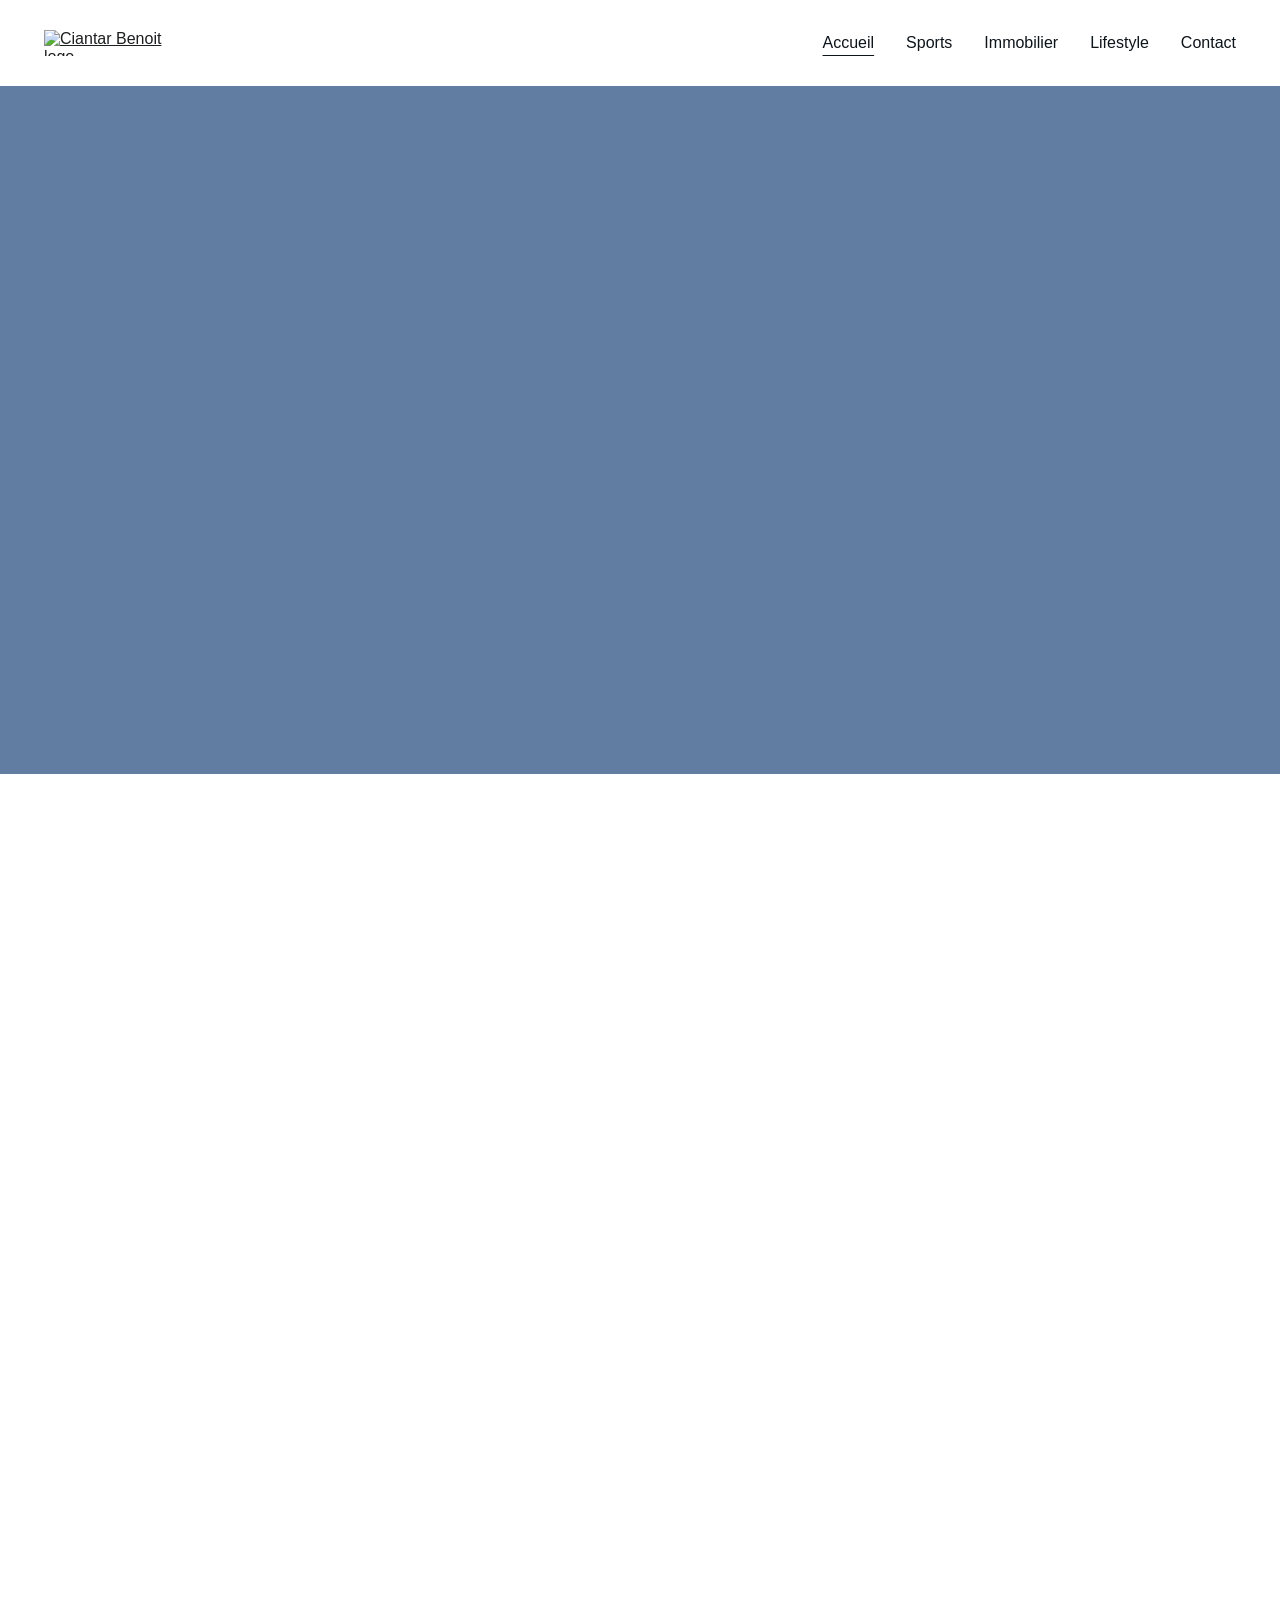
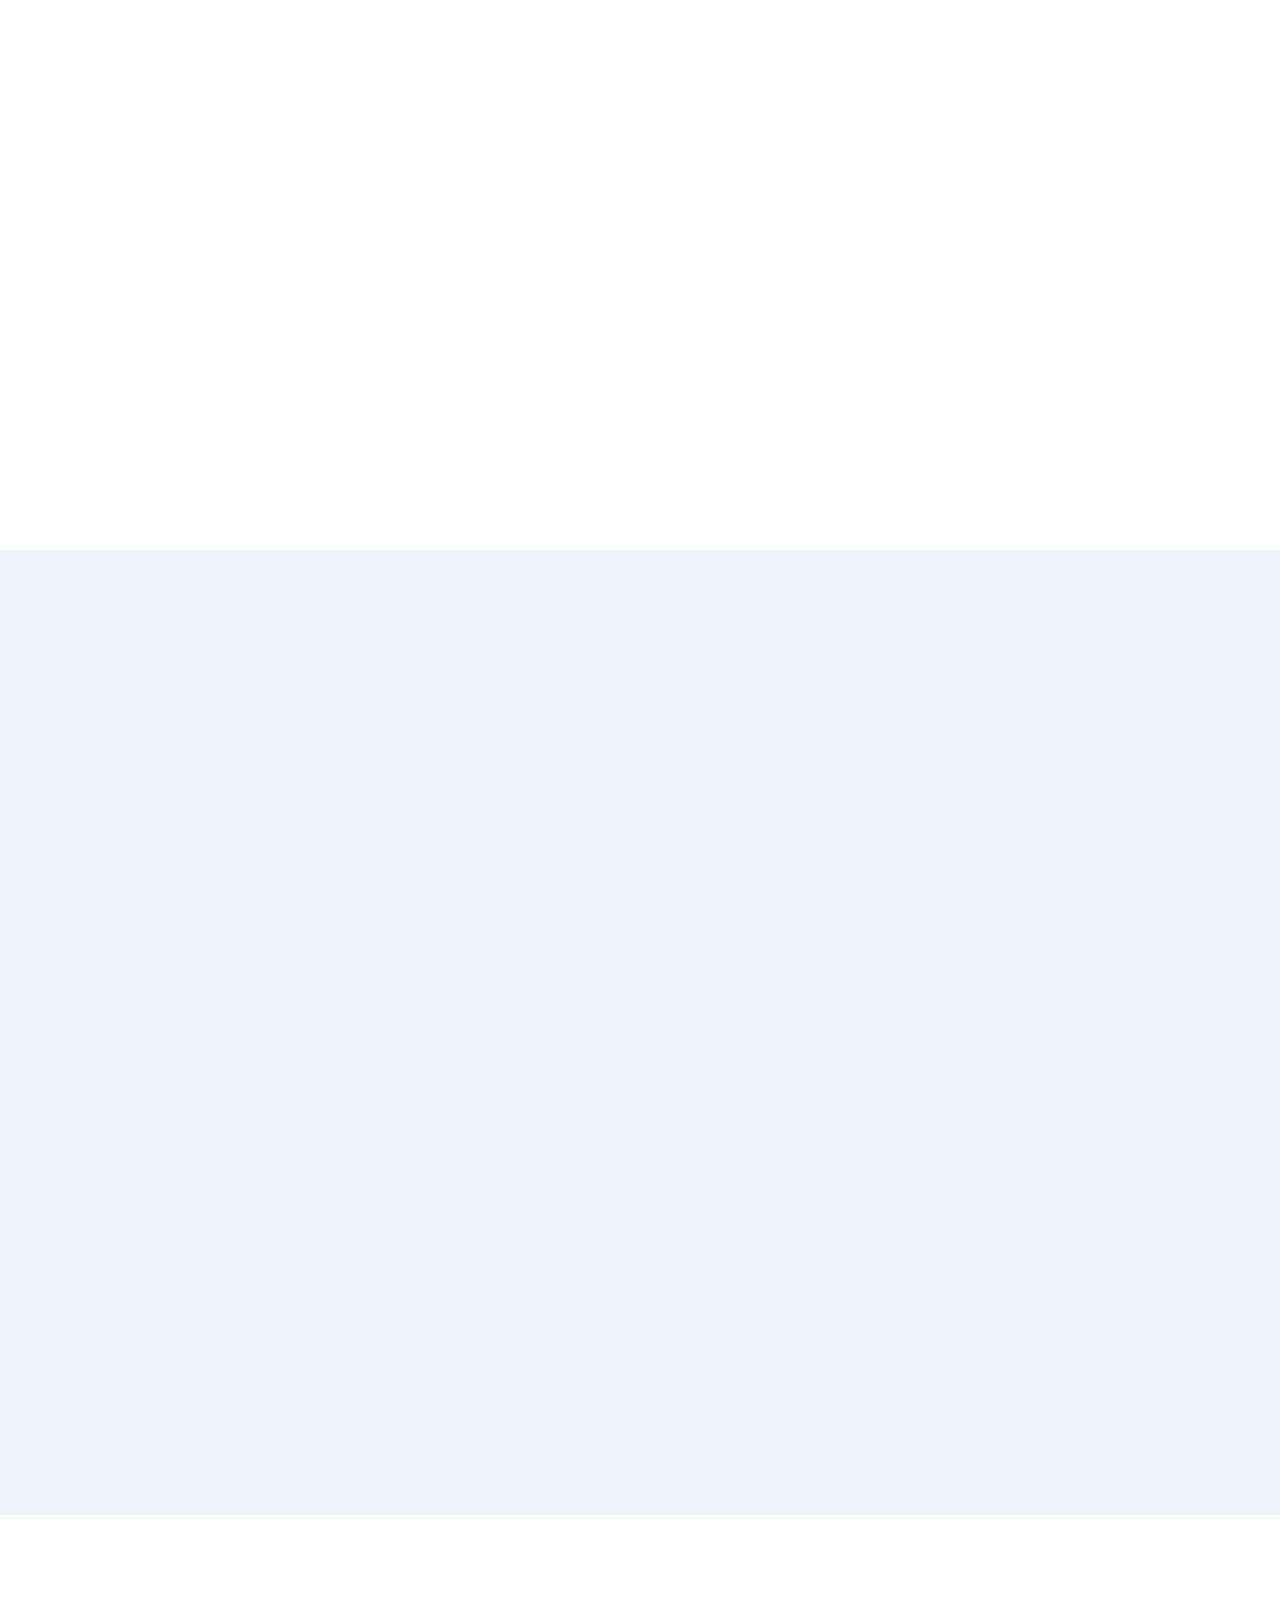
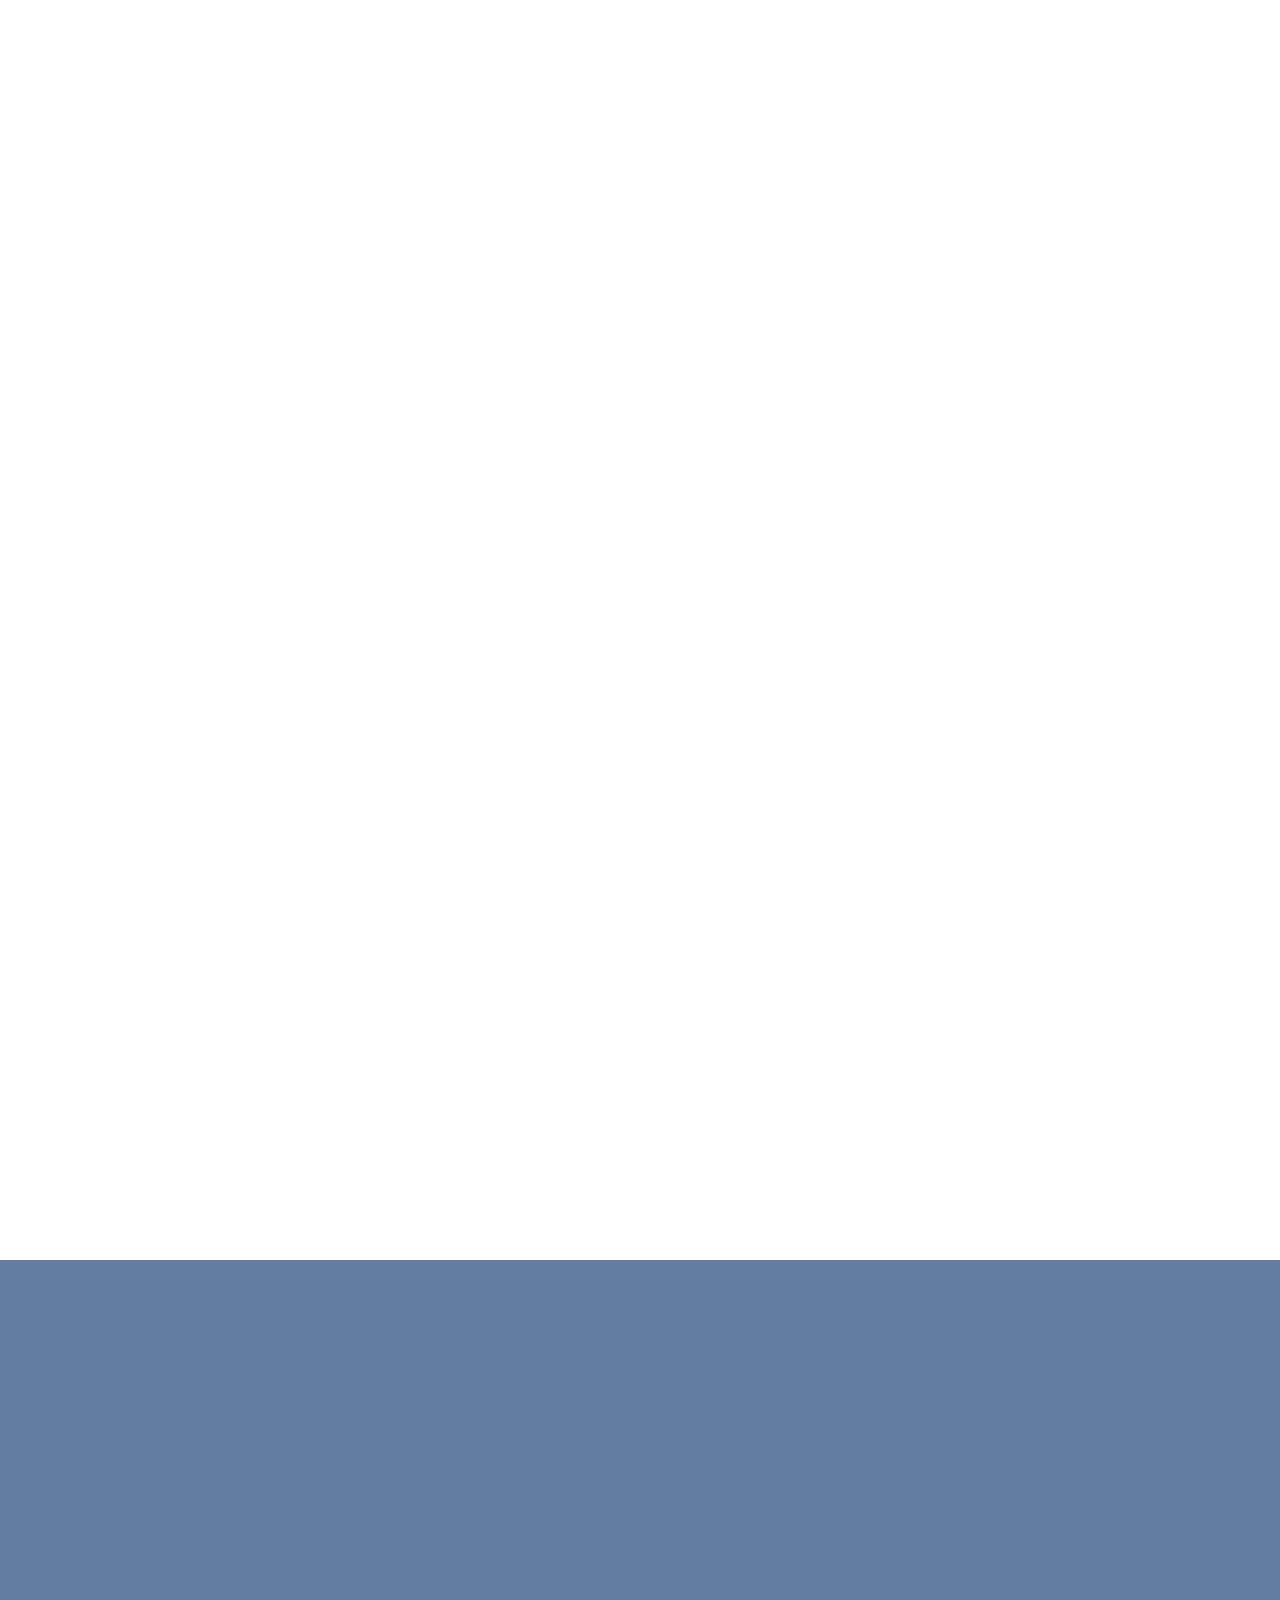
==== index.html @ 4c17cb28 "Initial commit" ====
<!DOCTYPE html><html lang="fr"> <head><meta charset="utf-8"><meta name="viewport" content="width=device-width, initial-scale=1.0"><meta name="generator" content="Hostinger Website Builder"><!--[--><title>Photographe freelance spécialisé en sport, immobilier et lifestyle | Ciantar Benoit</title><meta name="description" content="Découvrez le portfolio de Ciantar Benoit, photographe freelance. Spécialisé dans le sport, l&#39;immobilier et le lifestyle, je capture des moments uniques. Explorez mes catégories pour voir mes travaux et contactez-moi pour vos projets photographiques."><link rel="icon" href="data:;base64,iVBORw0KGgo="><link rel="apple-touch-icon" href="data:;base64,iVBORw0KGgo="><meta content="https://ciantarbenoit.fr/" property="og:url"><link rel="canonical" href="index.html"><meta content="Photographe freelance spécialisé en sport, immobilier et lifestyle | Ciantar Benoit" property="og:title"><meta name="twitter:title" content="Photographe freelance spécialisé en sport, immobilier et lifestyle | Ciantar Benoit"><meta content="website" property="og:type"><meta property="og:description" content="Découvrez le portfolio de Ciantar Benoit, photographe freelance. Spécialisé dans le sport, l&#39;immobilier et le lifestyle, je capture des moments uniques. Explorez mes catégories pour voir mes travaux et contactez-moi pour vos projets photographiques."><meta name="twitter:description" content="Découvrez le portfolio de Ciantar Benoit, photographe freelance. Spécialisé dans le sport, l&#39;immobilier et le lifestyle, je capture des moments uniques. Explorez mes catégories pour voir mes travaux et contactez-moi pour vos projets photographiques."><meta property="og:site_name" content="Ciantar Benoit"><meta name="keywords" content="photographe freelance, sport, immobilier, lifestyle"><meta content="https://assets.zyrosite.com/cdn-cgi/image/format=auto,w=1200,h=630,fit=crop,f=jpeg/AQExJnvV6EFje8Jy/photo-2024-10-17-18-05-12-dOqabzD1VBUl9ra4.jpg" property="og:image"><meta content="https://assets.zyrosite.com/cdn-cgi/image/format=auto,w=1200,h=630,fit=crop,f=jpeg/AQExJnvV6EFje8Jy/photo-2024-10-17-18-05-12-dOqabzD1VBUl9ra4.jpg" name="twitter:image"><meta content="" property="og:image:alt"><meta content="" name="twitter:image:alt"><meta name="twitter:card" content="summary_large_image"><!----><link rel="preconnect"><!----><!----><!----><!----><!--[--><link rel="alternate" hreflang="x-default" href="index.html"><!--]--><link href="https://cdn.zyrosite.com/u1/google-fonts/font-faces?family=Montserrat:wght@400;500;600&amp;display=swap" rel="preconnect" crossorigin="true"><link href="https://cdn.zyrosite.com/u1/google-fonts/font-faces?family=Montserrat:wght@400;500;600&amp;display=swap" rel="preload" as="style"><link href="https://cdn.zyrosite.com/u1/google-fonts/font-faces?family=Montserrat:wght@400;500;600&amp;display=swap" rel="stylesheet" referrerpolicy="no-referrer"><!--]--><style></style><link rel="prefetch" href="https://assets.zyrosite.com/AQExJnvV6EFje8Jy/traffic.txt"><script>(function(){const postDate = null;

			const currentDate = new Date().setHours(0, 0, 0, 0);
			const postPublishDate = new Date(postDate).setHours(0, 0, 0, 0);

			if (postPublishDate && currentDate < postPublishDate) {
				window.location.replace('/');
			}
		})();</script><link rel="stylesheet" href="_astro-1744324037808/_slug_.h-YUlnzt.css">
<style>:root{--color-meteorite-dark: #2f1c6a;--color-meteorite-dark-2: #1F1346;--color-meteorite: #8c85ff;--color-meteorite-light: #d5dfff;--color-primary-dark: #5025d1;--color-primary: #673de6;--color-primary-light: #ebe4ff;--color-primary-charts: #B39EF3;--color-danger-dark: #d63163;--color-danger: #fc5185;--color-danger-light: #ffe8ef;--color-danger-charts: #FEA8C2;--color-warning-dark: #fea419;--color-warning-dark-2: #9F6000;--color-warning-charts: #FFD28C;--color-warning: #ffcd35;--color-warning-light: #fff8e2;--color-success-dark: #008361;--color-success: #00b090;--color-success-light: #def4f0;--color-dark: #1d1e20;--color-gray-dark: #36344d;--color-gray: #727586;--color-gray-border: #dadce0;--color-gray-light: #f2f3f6;--color-light: #fff;--color-azure: #357df9;--color-azure-light: #e3ebf9;--color-azure-dark: #265ab2;--color-indigo: #6366F1}.whats-app-bubble{position:fixed;right:20px;bottom:24px;z-index:1000;display:flex;cursor:pointer;border-radius:100px;box-shadow:#00000026 0 4px 12px}#wtpQualitySign_fixedCSS,#wtpQualitySign_popupCSS{bottom:10px!important}#wtpQualitySign_fixedCSS{z-index:17!important}#wtpQualitySign_popupCSS{z-index:18!important}
</style></head>  <body> <div> <style>astro-island,astro-slot,astro-static-slot{display:contents}</style><script>(()=>{var e=async t=>{await(await t())()};(self.Astro||(self.Astro={})).only=e;window.dispatchEvent(new Event("astro:only"));})();;(()=>{var A=Object.defineProperty;var g=(i,o,a)=>o in i?A(i,o,{enumerable:!0,configurable:!0,writable:!0,value:a}):i[o]=a;var d=(i,o,a)=>g(i,typeof o!="symbol"?o+"":o,a);{let i={0:t=>m(t),1:t=>a(t),2:t=>new RegExp(t),3:t=>new Date(t),4:t=>new Map(a(t)),5:t=>new Set(a(t)),6:t=>BigInt(t),7:t=>new URL(t),8:t=>new Uint8Array(t),9:t=>new Uint16Array(t),10:t=>new Uint32Array(t),11:t=>1/0*t},o=t=>{let[l,e]=t;return l in i?i[l](e):void 0},a=t=>t.map(o),m=t=>typeof t!="object"||t===null?t:Object.fromEntries(Object.entries(t).map(([l,e])=>[l,o(e)]));class y extends HTMLElement{constructor(){super(...arguments);d(this,"Component");d(this,"hydrator");d(this,"hydrate",async()=>{var b;if(!this.hydrator||!this.isConnected)return;let e=(b=this.parentElement)==null?void 0:b.closest("astro-island[ssr]");if(e){e.addEventListener("astro:hydrate",this.hydrate,{once:!0});return}let c=this.querySelectorAll("astro-slot"),n={},h=this.querySelectorAll("template[data-astro-template]");for(let r of h){let s=r.closest(this.tagName);s!=null&&s.isSameNode(this)&&(n[r.getAttribute("data-astro-template")||"default"]=r.innerHTML,r.remove())}for(let r of c){let s=r.closest(this.tagName);s!=null&&s.isSameNode(this)&&(n[r.getAttribute("name")||"default"]=r.innerHTML)}let p;try{p=this.hasAttribute("props")?m(JSON.parse(this.getAttribute("props"))):{}}catch(r){let s=this.getAttribute("component-url")||"<unknown>",v=this.getAttribute("component-export");throw v&&(s+=` (export ${v})`),console.error(`[hydrate] Error parsing props for component ${s}`,this.getAttribute("props"),r),r}let u;await this.hydrator(this)(this.Component,p,n,{client:this.getAttribute("client")}),this.removeAttribute("ssr"),this.dispatchEvent(new CustomEvent("astro:hydrate"))});d(this,"unmount",()=>{this.isConnected||this.dispatchEvent(new CustomEvent("astro:unmount"))})}disconnectedCallback(){document.removeEventListener("astro:after-swap",this.unmount),document.addEventListener("astro:after-swap",this.unmount,{once:!0})}connectedCallback(){if(!this.hasAttribute("await-children")||document.readyState==="interactive"||document.readyState==="complete")this.childrenConnectedCallback();else{let e=()=>{document.removeEventListener("DOMContentLoaded",e),c.disconnect(),this.childrenConnectedCallback()},c=new MutationObserver(()=>{var n;((n=this.lastChild)==null?void 0:n.nodeType)===Node.COMMENT_NODE&&this.lastChild.nodeValue==="astro:end"&&(this.lastChild.remove(),e())});c.observe(this,{childList:!0}),document.addEventListener("DOMContentLoaded",e)}}async childrenConnectedCallback(){let e=this.getAttribute("before-hydration-url");e&&await import(e),this.start()}async start(){let e=JSON.parse(this.getAttribute("opts")),c=this.getAttribute("client");if(Astro[c]===void 0){window.addEventListener(`astro:${c}`,()=>this.start(),{once:!0});return}try{await Astro[c](async()=>{let n=this.getAttribute("renderer-url"),[h,{default:p}]=await Promise.all([import(this.getAttribute("component-url")),n?import(n):()=>()=>{}]),u=this.getAttribute("component-export")||"default";if(!u.includes("."))this.Component=h[u];else{this.Component=h;for(let f of u.split("."))this.Component=this.Component[f]}return this.hydrator=p,this.hydrate},e,this)}catch(n){console.error(`[astro-island] Error hydrating ${this.getAttribute("component-url")}`,n)}}attributeChangedCallback(){this.hydrate()}}d(y,"observedAttributes",["props"]),customElements.get("astro-island")||customElements.define("astro-island",y)}})();</script><astro-island uid="ZD7GUM" component-url="/_astro-1744324037808/ClientHead.CMjAs9Zt.js" component-export="default" renderer-url="/_astro-1744324037808/client.saBmrOkC.js" props="{&quot;page-noindex&quot;:[0],&quot;canonical-url&quot;:[0,&quot;https://ciantarbenoit.fr/&quot;],&quot;site-meta&quot;:[0,{&quot;version&quot;:[0,189],&quot;template&quot;:[0,&quot;aigenerated&quot;],&quot;metaTitle&quot;:[0,&quot;Ciantar Benoit&quot;],&quot;ogImageAlt&quot;:[0,&quot;&quot;],&quot;ogImagePath&quot;:[0,&quot;photo-2024-10-17-18-05-12-dOqabzD1VBUl9ra4.jpg&quot;],&quot;aiWebsiteType&quot;:[0,&quot;Portfolio&quot;],&quot;defaultLocale&quot;:[0,&quot;system&quot;],&quot;ogImageOrigin&quot;:[0,&quot;assets&quot;],&quot;ecommerceStoreId&quot;:[0,&quot;store_01JRGR8HSNN7V6NDTSXSEPRSQW&quot;],&quot;isPrivateModeActive&quot;:[0,false],&quot;demoEcommerceStoreId&quot;:[0,&quot;demo_01G0E9P2R0CFTNBWEEFCEV8EG5&quot;],&quot;shouldAddWWWPrefixToDomain&quot;:[0,false]}],&quot;domain&quot;:[0,&quot;ciantarbenoit.fr&quot;]}" ssr client="only" opts="{&quot;name&quot;:&quot;ClientHead&quot;,&quot;value&quot;:&quot;vue&quot;}"></astro-island> <script>(()=>{var e=async t=>{await(await t())()};(self.Astro||(self.Astro={})).load=e;window.dispatchEvent(new Event("astro:load"));})();</script><astro-island uid="rqk8b" prefix="v1" component-url="/_astro-1744324037808/Page.BcU8bFBc.js" component-export="default" renderer-url="/_astro-1744324037808/client.saBmrOkC.js" props="{&quot;pageData&quot;:[0,{&quot;pages&quot;:[0,{&quot;zKf4dd&quot;:[0,{&quot;date&quot;:[0,&quot;2024-05-08T07:01:25.381Z&quot;],&quot;meta&quot;:[0,{&quot;title&quot;:[0,&quot;Photographe freelance : sport, immobilier et lifestyle à découvrir.&quot;],&quot;ogImageAlt&quot;:[0,&quot;&quot;],&quot;description&quot;:[0,&quot;Bienvenue sur mon portfolio ! Je suis Benoit Ciantar, photographe freelance spécialisé dans le sport, l&#39;immobilier et le lifestyle. Explorez mes différentes catégories : hockey, foot, immobilier et lifestyle. N&#39;hésitez pas à me contacter pour toute demande ou collaboration.&quot;],&quot;ogImagePath&quot;:[0,&quot;https://cdn.zyrosite.com/cdn-builder-placeholders/blog/blog-placeholder-1.png&quot;],&quot;ogImageOrigin&quot;:[0,&quot;other&quot;]}],&quot;name&quot;:[0,&quot;Photographe freelance : sport, immobilier et lifestyle à découvrir.&quot;],&quot;slug&quot;:[0,&quot;photographe-freelance--sport-immobilier-et-lifestyle--dcouvrir&quot;],&quot;type&quot;:[0,&quot;blog&quot;],&quot;blocks&quot;:[1,[[0,&quot;ai-nKBYuU&quot;],[0,&quot;ai-7hnoq7&quot;]]],&quot;isDraft&quot;:[0,false],&quot;categories&quot;:[1,[]],&quot;coverImageAlt&quot;:[0,&quot;A person is engaged in photography, holding a Canon camera to their eye while wearing a multimedia vest. The background consists of blurred trees, creating an outdoor setting.&quot;],&quot;minutesToRead&quot;:[0,&quot;1&quot;],&quot;coverImagePath&quot;:[0,&quot;photo-1695140989222-5f980ec2d971&quot;],&quot;coverImageOrigin&quot;:[0,&quot;unsplash&quot;]}],&quot;zytf-T&quot;:[0,{&quot;date&quot;:[0,&quot;2024-05-08T07:01:25.377Z&quot;],&quot;meta&quot;:[0,{&quot;title&quot;:[0,&quot;Découvrez mon portfolio de photographie sportive, immobilière et lifestyle.&quot;],&quot;ogImageAlt&quot;:[0,&quot;&quot;],&quot;description&quot;:[0,&quot;En tant que photographe freelance, je capture des moments uniques dans le sport, l&#39;immobilier et le lifestyle. Explorez mes différentes catégories, y compris le hockey, le foot et d&#39;autres sports, ainsi que des projets immobiliers et des scènes de vie quotidienne. Contactez-moi pour plus d&#39;informations.&quot;],&quot;ogImagePath&quot;:[0,&quot;https://cdn.zyrosite.com/cdn-builder-placeholders/blog/blog-placeholder-1.png&quot;],&quot;ogImageOrigin&quot;:[0,&quot;other&quot;]}],&quot;name&quot;:[0,&quot;Découvrez mon portfolio de photographie sportive, immobilière et lifestyle.&quot;],&quot;slug&quot;:[0,&quot;dcouvrez-mon-portfolio-de-photographie-sportive-immobilire-et-lifestyle&quot;],&quot;type&quot;:[0,&quot;blog&quot;],&quot;blocks&quot;:[1,[[0,&quot;ai-AFuog3&quot;],[0,&quot;ai-zsz7gq&quot;]]],&quot;isDraft&quot;:[0,false],&quot;categories&quot;:[1,[]],&quot;coverImageAlt&quot;:[0,&quot;A photographer wearing a cowboy hat and pink shirt with intricate embroidery stands by the fence, holding a camera with a large lens, capturing events in an indoor arena. The scene is lively, with spectators sitting in the bleachers and people scattered near the center of the dirt arena.&quot;],&quot;minutesToRead&quot;:[0,&quot;1&quot;],&quot;coverImagePath&quot;:[0,&quot;photo-1586971662694-63adf8f4a97e&quot;],&quot;coverImageOrigin&quot;:[0,&quot;unsplash&quot;]}],&quot;ai-1Ns7L&quot;:[0,{&quot;meta&quot;:[0,{&quot;title&quot;:[0,&quot;Photographie Immobilière de Qualité&quot;],&quot;keywords&quot;:[1,[[0,&quot;photographie immobilière&quot;],[0,&quot;services de photographie&quot;],[0,&quot;annonces immobilières&quot;]]],&quot;description&quot;:[0,&quot;Découvrez mes services de photographie immobilière qui mettent en valeur chaque propriété. J&#39;attire les acheteurs avec des photos de qualité, idéales pour vos annonces immobilières. Contactez-moi pour faire la différence.&quot;],&quot;focusKeyword&quot;:[0,&quot;photographie immobilière&quot;]}],&quot;name&quot;:[0,&quot;Immobilier&quot;],&quot;slug&quot;:[0,&quot;photographie-immobiliere&quot;],&quot;type&quot;:[0,&quot;default&quot;],&quot;blocks&quot;:[1,[[0,&quot;ai-OkpAqe&quot;]]]}],&quot;ai-2569N&quot;:[0,{&quot;meta&quot;:[0,{&quot;title&quot;:[0,&quot;Photographe Freelance - Contactez-moi&quot;],&quot;noindex&quot;:[0,false],&quot;keywords&quot;:[1,[[0,&quot;collaboration photographie&quot;],[0,&quot;projet photographie&quot;],[0,&quot;Contactez-moi&quot;]]],&quot;description&quot;:[0,&quot;Contactez-moi pour toute demande de renseignements ou collaboration en photographie. Spécialisé dans le sport, l&#39;immobilier et le lifestyle, je suis prêt à discuter de votre projet et de vos besoins en photographie.&quot;],&quot;focusKeyword&quot;:[0,&quot;Contactez-moi&quot;]}],&quot;name&quot;:[0,&quot;Contact&quot;],&quot;slug&quot;:[0,&quot;contactez-moi&quot;],&quot;type&quot;:[0,&quot;default&quot;],&quot;blocks&quot;:[1,[[0,&quot;ai-wvISIo&quot;]]]}],&quot;ai-EroMB&quot;:[0,{&quot;meta&quot;:[0,{&quot;title&quot;:[0,&quot;Photographie Sportive: Hockey, Football &amp; Plus&quot;],&quot;noindex&quot;:[0,false],&quot;keywords&quot;:[1,[[0,&quot;photographie sportive&quot;],[0,&quot;hockey&quot;],[0,&quot;football&quot;]]],&quot;password&quot;:[0,&quot;&quot;],&quot;ogImageAlt&quot;:[0,&quot;&quot;],&quot;description&quot;:[0,&quot;Découvrez mes réalisations en photographie sportive, incluant hockey, football et d&#39;autres disciplines. Mon portfolio met en avant mon expertise dans l&#39;immobilier et le lifestyle. Contactez-moi pour vos projets photographiques uniques et authentiques.&quot;],&quot;focusKeyword&quot;:[0,&quot;photographie sportive&quot;],&quot;passwordDesign&quot;:[0,&quot;default&quot;],&quot;passwordBackText&quot;:[0,&quot;Back to&quot;],&quot;passwordButtonText&quot;:[0,&quot;Enter&quot;],&quot;passwordHeadingText&quot;:[0,&quot;Guest area&quot;],&quot;passwordSubheadingText&quot;:[0,&quot;Please enter the password to access the page&quot;],&quot;passwordPlaceholderText&quot;:[0,&quot;Type password&quot;]}],&quot;name&quot;:[0,&quot;Sports&quot;],&quot;slug&quot;:[0,&quot;photographie-sportive&quot;],&quot;type&quot;:[0,&quot;default&quot;],&quot;blocks&quot;:[1,[[0,&quot;ai-G753kf&quot;]]]}],&quot;ai-R6kw2&quot;:[0,{&quot;meta&quot;:[0,{&quot;title&quot;:[0,&quot;Photographie Lifestyle par Ciantar Benoit&quot;],&quot;keywords&quot;:[1,[[0,&quot;photographie lifestyle&quot;],[0,&quot;moments authentiques&quot;],[0,&quot;beauté du quotidien&quot;]]],&quot;description&quot;:[0,&quot;Découvrez l&#39;univers de la photographie lifestyle avec Ciantar Benoit. Capturant des moments authentiques, je mets en valeur la beauté du quotidien à travers des images inspirantes. Explorez mes projets et laissez-vous séduire par mon approche unique.&quot;],&quot;focusKeyword&quot;:[0,&quot;photographie lifestyle&quot;]}],&quot;name&quot;:[0,&quot;Lifestyle&quot;],&quot;slug&quot;:[0,&quot;photographie-lifestyle&quot;],&quot;type&quot;:[0,&quot;default&quot;],&quot;blocks&quot;:[1,[[0,&quot;ai-XaWKWn&quot;]]]}],&quot;ai-ZsH2g&quot;:[0,{&quot;meta&quot;:[0,{&quot;title&quot;:[0,&quot;Photographe freelance spécialisé en sport, immobilier et lifestyle&quot;],&quot;keywords&quot;:[1,[[0,&quot;photographe freelance&quot;],[0,&quot;sport&quot;],[0,&quot;immobilier&quot;],[0,&quot;lifestyle&quot;]]],&quot;description&quot;:[0,&quot;Découvrez le portfolio de Ciantar Benoit, photographe freelance. Spécialisé dans le sport, l&#39;immobilier et le lifestyle, je capture des moments uniques. Explorez mes catégories pour voir mes travaux et contactez-moi pour vos projets photographiques.&quot;],&quot;focusKeyword&quot;:[0,&quot;photographe freelance&quot;]}],&quot;name&quot;:[0,&quot;Accueil&quot;],&quot;slug&quot;:[0,&quot;accueil&quot;],&quot;type&quot;:[0,&quot;default&quot;],&quot;blocks&quot;:[1,[[0,&quot;ai-dhPT1z&quot;],[0,&quot;ai-TfyHXA&quot;],[0,&quot;ai-fd2ris&quot;],[0,&quot;ai-19MSIP&quot;]]]}]}],&quot;blocks&quot;:[0,{&quot;header&quot;:[0,{&quot;type&quot;:[0,&quot;BlockNavigation&quot;],&quot;mobile&quot;:[0,{&quot;height&quot;:[0,74],&quot;logoHeight&quot;:[0,26]}],&quot;desktop&quot;:[0,{&quot;height&quot;:[0,86],&quot;logoHeight&quot;:[0,26]}],&quot;settings&quot;:[0,{&quot;styles&quot;:[0,{&quot;width&quot;:[0,&quot;1240px&quot;],&quot;padding&quot;:[0,&quot;30px 16px 30px 16px&quot;],&quot;m-padding&quot;:[0,&quot;24px 16px 24px 16px&quot;],&quot;logo-width&quot;:[0,&quot;146.35888671875px&quot;],&quot;cartIconSize&quot;:[0,&quot;24px&quot;],&quot;link-spacing&quot;:[0,&quot;32px&quot;],&quot;m-logo-width&quot;:[0,&quot;146.35888671875px&quot;],&quot;m-link-spacing&quot;:[0,&quot;20px&quot;],&quot;element-spacing&quot;:[0,&quot;32px&quot;],&quot;contrastBackgroundColor&quot;:[0,&quot;rgb(224, 224, 224)&quot;]}],&quot;cartText&quot;:[0,&quot;&quot;],&quot;isSticky&quot;:[0,true],&quot;showLogo&quot;:[0,true],&quot;headerLayout&quot;:[0,&quot;desktop-1&quot;],&quot;isCartVisible&quot;:[0,true],&quot;logoImagePath&quot;:[0,&quot;ai-logo-AE0PpKXvpeiLkkeJ.svg&quot;],&quot;mHeaderLayout&quot;:[0,&quot;mobile-1&quot;],&quot;logoImageOrigin&quot;:[0,&quot;assets&quot;],&quot;selectedLogoType&quot;:[0,&quot;image&quot;],&quot;mobileLinksAlignment&quot;:[0,&quot;right&quot;]}],&quot;zindexes&quot;:[1,[]],&quot;background&quot;:[0,{&quot;color&quot;:[0,&quot;#ffffff&quot;],&quot;current&quot;:[0,&quot;color&quot;],&quot;isTransparent&quot;:[0,false]}],&quot;components&quot;:[1,[]],&quot;fontWeight&quot;:[0,400],&quot;logoAspectRatio&quot;:[0,2.342857142857143],&quot;navLinkTextColor&quot;:[0,&quot;#0d141a&quot;],&quot;navLinkTextColorHover&quot;:[0,&quot;#0d141a&quot;]}],&quot;zSiG-O&quot;:[0,{&quot;slot&quot;:[0,&quot;footer&quot;],&quot;type&quot;:[0,&quot;BlockLayout&quot;],&quot;mobile&quot;:[0,{&quot;minHeight&quot;:[0,537]}],&quot;desktop&quot;:[0,{&quot;minHeight&quot;:[0,368]}],&quot;settings&quot;:[0,{&quot;styles&quot;:[0,{&quot;cols&quot;:[0,&quot;12&quot;],&quot;rows&quot;:[0,10],&quot;width&quot;:[0,&quot;1224px&quot;],&quot;m-rows&quot;:[0,&quot;1&quot;],&quot;col-gap&quot;:[0,&quot;24px&quot;],&quot;row-gap&quot;:[0,&quot;16px&quot;],&quot;row-size&quot;:[0,&quot;48px&quot;],&quot;column-gap&quot;:[0,&quot;24px&quot;],&quot;block-padding&quot;:[0,&quot;16px 0 16px 0&quot;],&quot;m-block-padding&quot;:[0,&quot;40px 16px 40px 16px&quot;]}]}],&quot;zindexes&quot;:[1,[[0,&quot;ai-4Wrws7&quot;],[0,&quot;ai-zLquS5&quot;],[0,&quot;ai-9bLT6I&quot;],[0,&quot;ai-05sIut&quot;],[0,&quot;zaeGuL&quot;]]],&quot;background&quot;:[0,{&quot;color&quot;:[0,&quot;#617DA1&quot;],&quot;current&quot;:[0,&quot;color&quot;]}],&quot;components&quot;:[1,[[0,&quot;ai-4Wrws7&quot;],[0,&quot;ai-zLquS5&quot;],[0,&quot;ai-9bLT6I&quot;],[0,&quot;ai-05sIut&quot;],[0,&quot;zaeGuL&quot;]]],&quot;initialBlockId&quot;:[0,&quot;W7N_1fYuy&quot;],&quot;shouldKeepGridVisible&quot;:[0,false]}],&quot;ai-19MSIP&quot;:[0,{&quot;type&quot;:[0,&quot;BlockLayout&quot;],&quot;mobile&quot;:[0,{&quot;minHeight&quot;:[0,1026]}],&quot;desktop&quot;:[0,{&quot;minHeight&quot;:[0,1345]}],&quot;settings&quot;:[0,{&quot;styles&quot;:[0,{&quot;block-padding&quot;:[0,&quot;16px 0 16px 0&quot;],&quot;m-block-padding&quot;:[0,&quot;16px&quot;]}]}],&quot;zindexes&quot;:[1,[[0,&quot;ai-CHvGnY&quot;],[0,&quot;ai-so-QuD&quot;],[0,&quot;zVF_Yb&quot;]]],&quot;attachment&quot;:[0,&quot;fixed&quot;],&quot;background&quot;:[0,{&quot;color&quot;:[0,&quot;#ffffff&quot;],&quot;current&quot;:[0,&quot;color&quot;],&quot;gradient&quot;:[0,{&quot;angle&quot;:[0,135],&quot;colors&quot;:[1,[[0,{&quot;value&quot;:[0,&quot;#21272E&quot;]}],[0,{&quot;value&quot;:[0,&quot;rgb(143, 17, 168)&quot;]}]]],&quot;isAnimated&quot;:[0,false]}],&quot;overlay-opacity&quot;:[0,&quot;0.90&quot;]}],&quot;components&quot;:[1,[[0,&quot;ai-CHvGnY&quot;],[0,&quot;ai-so-QuD&quot;],[0,&quot;zVF_Yb&quot;]]],&quot;snapRowGap&quot;:[0,12],&quot;initialBlockId&quot;:[0,&quot;zB_M32&quot;]}],&quot;ai-TfyHXA&quot;:[0,{&quot;type&quot;:[0,&quot;BlockLayout&quot;],&quot;mobile&quot;:[0,{&quot;minHeight&quot;:[0,1744]}],&quot;desktop&quot;:[0,{&quot;minHeight&quot;:[0,1376]}],&quot;settings&quot;:[0,{&quot;styles&quot;:[0,{&quot;block-padding&quot;:[0,&quot;16px 0 16px 0&quot;],&quot;m-block-padding&quot;:[0,&quot;16px&quot;]}]}],&quot;zindexes&quot;:[1,[[0,&quot;ai-HsruUn&quot;],[0,&quot;ai-3TumqM&quot;],[0,&quot;ai-eWhwAq&quot;],[0,&quot;ai-De7ZJr&quot;],[0,&quot;ai-UD6P4j&quot;],[0,&quot;ai-V3quCS&quot;],[0,&quot;ai-vFrnLc&quot;],[0,&quot;ai-vvDpN_&quot;],[0,&quot;ai--lnysk&quot;],[0,&quot;ai--nDpD3&quot;],[0,&quot;ai-M4Gjaf&quot;],[0,&quot;ai-SbcC5U&quot;],[0,&quot;ai-4tzILJ&quot;],[0,&quot;ai-jSHCEU&quot;],[0,&quot;ai-1-eFbK&quot;],[0,&quot;ai-ROHsOu&quot;],[0,&quot;ai-0_DP7a&quot;],[0,&quot;ai-aSySDM&quot;]]],&quot;attachment&quot;:[0,&quot;fixed&quot;],&quot;background&quot;:[0,{&quot;color&quot;:[0,&quot;#ffffff&quot;],&quot;current&quot;:[0,&quot;color&quot;],&quot;gradient&quot;:[0,{&quot;angle&quot;:[0,135],&quot;colors&quot;:[1,[[0,{&quot;value&quot;:[0,&quot;#21272E&quot;]}],[0,{&quot;value&quot;:[0,&quot;rgb(143, 17, 168)&quot;]}]]],&quot;isAnimated&quot;:[0,false]}],&quot;overlay-opacity&quot;:[0,&quot;0.90&quot;]}],&quot;components&quot;:[1,[[0,&quot;ai-HsruUn&quot;],[0,&quot;ai-3TumqM&quot;],[0,&quot;ai-eWhwAq&quot;],[0,&quot;ai-De7ZJr&quot;],[0,&quot;ai-UD6P4j&quot;],[0,&quot;ai-V3quCS&quot;],[0,&quot;ai-vFrnLc&quot;],[0,&quot;ai-vvDpN_&quot;],[0,&quot;ai--lnysk&quot;],[0,&quot;ai--nDpD3&quot;],[0,&quot;ai-M4Gjaf&quot;],[0,&quot;ai-SbcC5U&quot;],[0,&quot;ai-4tzILJ&quot;],[0,&quot;ai-jSHCEU&quot;],[0,&quot;ai-1-eFbK&quot;],[0,&quot;ai-ROHsOu&quot;],[0,&quot;ai-0_DP7a&quot;],[0,&quot;ai-aSySDM&quot;]]],&quot;initialBlockId&quot;:[0,&quot;zEX9Q9&quot;]}],&quot;ai-dhPT1z&quot;:[0,{&quot;type&quot;:[0,&quot;BlockLayout&quot;],&quot;mobile&quot;:[0,{&quot;minHeight&quot;:[0,955]}],&quot;desktop&quot;:[0,{&quot;minHeight&quot;:[0,688]}],&quot;settings&quot;:[0,{&quot;styles&quot;:[0,{&quot;block-padding&quot;:[0,&quot;16px 0 16px 0&quot;],&quot;m-block-padding&quot;:[0,&quot;16px&quot;]}]}],&quot;zindexes&quot;:[1,[[0,&quot;ai-HBUMMu&quot;],[0,&quot;ai-CFiyjb&quot;],[0,&quot;ai-FFjv82&quot;],[0,&quot;ai-HOTeOk&quot;],[0,&quot;ai-LQy6K7&quot;]]],&quot;background&quot;:[0,{&quot;color&quot;:[0,&quot;#617DA1&quot;],&quot;current&quot;:[0,&quot;color&quot;],&quot;gradient&quot;:[0,{&quot;angle&quot;:[0,135],&quot;colors&quot;:[1,[[0,{&quot;value&quot;:[0,&quot;#21272E&quot;]}],[0,{&quot;value&quot;:[0,&quot;rgb(143, 17, 168)&quot;]}]]],&quot;isAnimated&quot;:[0,false]}],&quot;overlay-opacity&quot;:[0,&quot;0.85&quot;]}],&quot;components&quot;:[1,[[0,&quot;ai-HBUMMu&quot;],[0,&quot;ai-CFiyjb&quot;],[0,&quot;ai-FFjv82&quot;],[0,&quot;ai-HOTeOk&quot;],[0,&quot;ai-LQy6K7&quot;]]],&quot;snapRowGap&quot;:[0,12],&quot;initialBlockId&quot;:[0,&quot;zkjkA7&quot;]}],&quot;ai-fd2ris&quot;:[0,{&quot;type&quot;:[0,&quot;BlockLayout&quot;],&quot;mobile&quot;:[0,{&quot;minHeight&quot;:[0,1182]}],&quot;desktop&quot;:[0,{&quot;minHeight&quot;:[0,965]}],&quot;settings&quot;:[0,{&quot;styles&quot;:[0,{&quot;block-padding&quot;:[0,&quot;16px 0 16px 0&quot;],&quot;m-block-padding&quot;:[0,&quot;16px&quot;]}]}],&quot;zindexes&quot;:[1,[[0,&quot;ai-fvQjcI&quot;],[0,&quot;ai-1nl4g5&quot;],[0,&quot;ai-Z5O9Pf&quot;],[0,&quot;ai-T3oOyJ&quot;],[0,&quot;ai-sQQ-z6&quot;],[0,&quot;ai-9HvJCB&quot;],[0,&quot;ai-bGtZKw&quot;],[0,&quot;zl4MSr&quot;]]],&quot;attachment&quot;:[0,&quot;fixed&quot;],&quot;background&quot;:[0,{&quot;color&quot;:[0,&quot;rgb(239, 242, 249)&quot;],&quot;current&quot;:[0,&quot;color&quot;],&quot;gradient&quot;:[0,{&quot;angle&quot;:[0,135],&quot;colors&quot;:[1,[[0,{&quot;value&quot;:[0,&quot;#21272E&quot;]}],[0,{&quot;value&quot;:[0,&quot;rgb(143, 17, 168)&quot;]}]]],&quot;isAnimated&quot;:[0,false]}],&quot;overlay-opacity&quot;:[0,&quot;0.90&quot;]}],&quot;components&quot;:[1,[[0,&quot;ai-fvQjcI&quot;],[0,&quot;ai-1nl4g5&quot;],[0,&quot;ai-Z5O9Pf&quot;],[0,&quot;ai-T3oOyJ&quot;],[0,&quot;ai-sQQ-z6&quot;],[0,&quot;ai-9HvJCB&quot;],[0,&quot;ai-bGtZKw&quot;],[0,&quot;zl4MSr&quot;]]],&quot;initialBlockId&quot;:[0,&quot;z9CldH&quot;]}]}],&quot;elements&quot;:[0,{&quot;zVF_Yb&quot;:[0,{&quot;type&quot;:[0,&quot;GridGallery&quot;],&quot;images&quot;:[1,[[0,{&quot;alt&quot;:[0,&quot;&quot;],&quot;path&quot;:[0,&quot;spartiates-1-4-YrDWanGeL4HzkEZQ.jpg&quot;],&quot;origin&quot;:[0,&quot;assets&quot;]}],[0,{&quot;alt&quot;:[0,&quot;&quot;],&quot;path&quot;:[0,&quot;coupedefrance-1-28-dWxvlX38KaU5B4y0.jpg&quot;],&quot;origin&quot;:[0,&quot;assets&quot;]}],[0,{&quot;alt&quot;:[0,&quot;&quot;],&quot;path&quot;:[0,&quot;immeuble-1-4-m5KMvVX5ENT0QpW2.jpg&quot;],&quot;origin&quot;:[0,&quot;assets&quot;]}],[0,{&quot;alt&quot;:[0,&quot;&quot;],&quot;path&quot;:[0,&quot;cuisine-2-YZ982yoq8PcaPwWX.jpg&quot;],&quot;origin&quot;:[0,&quot;assets&quot;]}],[0,{&quot;alt&quot;:[0,&quot;&quot;],&quot;path&quot;:[0,&quot;spartiates-1-5-AoPWeBolXlsO8jy7.jpg&quot;],&quot;origin&quot;:[0,&quot;assets&quot;]}],[0,{&quot;alt&quot;:[0,&quot;&quot;],&quot;path&quot;:[0,&quot;jade-19-YBg7p3WjqwuxPk65.jpg&quot;],&quot;origin&quot;:[0,&quot;assets&quot;]}],[0,{&quot;alt&quot;:[0,&quot;&quot;],&quot;path&quot;:[0,&quot;chambre-1-2-Yyv9oz1xQZt589rN.jpg&quot;],&quot;origin&quot;:[0,&quot;assets&quot;]}],[0,{&quot;alt&quot;:[0,&quot;&quot;],&quot;path&quot;:[0,&quot;orleans-1-20-YKb3J5g1R8Ib00jz.jpg&quot;],&quot;origin&quot;:[0,&quot;assets&quot;]}],[0,{&quot;alt&quot;:[0,&quot;&quot;],&quot;path&quot;:[0,&quot;parc-1-A3Q2p0681GcrwQ3L.jpg&quot;],&quot;origin&quot;:[0,&quot;assets&quot;]}]]],&quot;mobile&quot;:[0,{&quot;top&quot;:[0,160],&quot;left&quot;:[0,0],&quot;width&quot;:[0,328],&quot;height&quot;:[0,838],&quot;columnGap&quot;:[0,12],&quot;columnCount&quot;:[0,2]}],&quot;desktop&quot;:[0,{&quot;top&quot;:[0,240],&quot;left&quot;:[0,103],&quot;width&quot;:[0,1018],&quot;height&quot;:[0,1018],&quot;columnGap&quot;:[0,12],&quot;columnCount&quot;:[0,3]}],&quot;settings&quot;:[0,{&quot;layout&quot;:[0,&quot;grid&quot;],&quot;styles&quot;:[0,{&quot;m-element-margin&quot;:[0,&quot;0 0 16px 0&quot;]}],&quot;imageClickAction&quot;:[0,&quot;lightbox&quot;]}],&quot;animation&quot;:[0,{&quot;name&quot;:[0,&quot;slide&quot;],&quot;type&quot;:[0,&quot;global&quot;]}]}],&quot;zaeGuL&quot;:[0,{&quot;type&quot;:[0,&quot;GridTextBox&quot;],&quot;mobile&quot;:[0,{&quot;top&quot;:[0,32],&quot;left&quot;:[0,0],&quot;width&quot;:[0,328],&quot;height&quot;:[0,72]}],&quot;content&quot;:[0,&quot;&lt;p dir=\&quot;auto\&quot; style=\&quot;color: #ffffff\&quot; class=\&quot;body\&quot;&gt;Capturer l&#39;essence du sport, de l&#39;immobilier et du lifestyle à travers mon objectif.&lt;/p&gt;&quot;],&quot;desktop&quot;:[0,{&quot;top&quot;:[0,104],&quot;left&quot;:[0,103],&quot;width&quot;:[0,503],&quot;height&quot;:[0,48]}],&quot;settings&quot;:[0,{&quot;styles&quot;:[0,{&quot;text&quot;:[0,&quot;left&quot;],&quot;align&quot;:[0,&quot;flex-start&quot;],&quot;justify&quot;:[0,&quot;flex-start&quot;],&quot;m-element-margin&quot;:[0,&quot;0 0 16px 0&quot;]}]}],&quot;animation&quot;:[0,{&quot;name&quot;:[0,&quot;slide&quot;],&quot;type&quot;:[0,&quot;global&quot;]}],&quot;initialElementId&quot;:[0,&quot;z5lWqG&quot;]}],&quot;zl4MSr&quot;:[0,{&quot;rel&quot;:[0,&quot;nofollow&quot;],&quot;type&quot;:[0,&quot;GridImage&quot;],&quot;mobile&quot;:[0,{&quot;top&quot;:[0,250],&quot;left&quot;:[0,0],&quot;width&quot;:[0,328],&quot;height&quot;:[0,320]}],&quot;desktop&quot;:[0,{&quot;top&quot;:[0,170],&quot;crop&quot;:[0,{&quot;top&quot;:[0,0],&quot;left&quot;:[0,100],&quot;scale&quot;:[0,1]}],&quot;left&quot;:[0,47],&quot;width&quot;:[0,456],&quot;height&quot;:[0,584],&quot;borderRadius&quot;:[0,&quot;20px&quot;]}],&quot;settings&quot;:[0,{&quot;alt&quot;:[0,&quot;&quot;],&quot;path&quot;:[0,&quot;photo-2024-11-23-11-48-34-dWxvlXLlpySbNrJX.jpg&quot;],&quot;origin&quot;:[0,&quot;assets&quot;],&quot;styles&quot;:[0,{&quot;align&quot;:[0,&quot;center&quot;],&quot;justify&quot;:[0,&quot;center&quot;],&quot;m-element-margin&quot;:[0,&quot;0 0 16px 0&quot;]}],&quot;clickAction&quot;:[0,&quot;none&quot;]}],&quot;animation&quot;:[0,{&quot;name&quot;:[0,&quot;slide&quot;],&quot;type&quot;:[0,&quot;global&quot;]}],&quot;shapeMaskSource&quot;:[0,&quot;data:image/svg+xml,&lt;svg xmlns=\&quot;http://www.w3.org/2000/svg\&quot; width=\&quot;100%\&quot; height=\&quot;100%\&quot; preserveAspectRatio=\&quot;none\&quot; viewBox=\&quot;0 0 200 200\&quot; fill=\&quot;none\&quot;&gt;&lt;path fill-rule=\&quot;evenodd\&quot; clip-rule=\&quot;evenodd\&quot; d=\&quot;M18.4046 100.422C8.31777 102.425 0.714259 111.325 0.714259 122L0.714256 178C0.714256 190.15 10.564 200 22.7143 200H78.7143C89.6402 200 98.7058 192.035 100.422 181.595C102.425 191.682 111.325 199.286 122 199.286H178C190.15 199.286 200 189.436 200 177.286V121.286C200 110.36 192.035 101.294 181.596 99.578C191.682 97.5746 199.286 88.6752 199.286 78V22C199.286 9.84974 189.436 2.97894e-06 177.286 2.44784e-06L121.286 0C110.36 -4.77585e-07 101.294 7.96461 99.5781 18.4046C97.5747 8.31778 88.6753 0.71428 78 0.71428H22C9.84974 0.71428 0 10.564 0 22.7143V78.7143C0 89.6401 7.96462 98.7058 18.4046 100.422Z\&quot; fill=\&quot;%23727586\&quot;/&gt;&lt;/svg&gt;&quot;],&quot;initialElementId&quot;:[0,&quot;zkOc6S&quot;],&quot;fullResolutionWidth&quot;:[0,1064],&quot;fullResolutionHeight&quot;:[0,1600]}],&quot;ai--lnysk&quot;:[0,{&quot;rel&quot;:[0,&quot;nofollow&quot;],&quot;href&quot;:[0,&quot;/photographie-lifestyle&quot;],&quot;type&quot;:[0,&quot;GridImage&quot;],&quot;mobile&quot;:[0,{&quot;top&quot;:[0,931],&quot;left&quot;:[0,0],&quot;width&quot;:[0,328],&quot;height&quot;:[0,240]}],&quot;desktop&quot;:[0,{&quot;top&quot;:[0,800],&quot;crop&quot;:[0,{&quot;top&quot;:[0,71.56133828996283],&quot;left&quot;:[0,100],&quot;scale&quot;:[0,1]}],&quot;left&quot;:[0,52],&quot;width&quot;:[0,503],&quot;height&quot;:[0,360],&quot;borderRadius&quot;:[0,&quot;20px&quot;]}],&quot;settings&quot;:[0,{&quot;alt&quot;:[0,&quot;&quot;],&quot;path&quot;:[0,&quot;parc-1-8-ALpeJEMyXaUQk41N.jpg&quot;],&quot;origin&quot;:[0,&quot;assets&quot;],&quot;styles&quot;:[0,{&quot;align&quot;:[0,&quot;center&quot;],&quot;justify&quot;:[0,&quot;center&quot;],&quot;m-element-margin&quot;:[0,&quot;0 0 16px 0&quot;]}],&quot;clickAction&quot;:[0,&quot;link&quot;]}],&quot;animation&quot;:[0,{&quot;name&quot;:[0,&quot;slide&quot;],&quot;type&quot;:[0,&quot;global&quot;]}],&quot;linkedPageId&quot;:[0,&quot;ai-R6kw2&quot;],&quot;initialElementId&quot;:[0,&quot;zxsuNH&quot;],&quot;fullResolutionWidth&quot;:[0,1727],&quot;fullResolutionHeight&quot;:[0,2160]}],&quot;ai--nDpD3&quot;:[0,{&quot;rel&quot;:[0,&quot;nofollow&quot;],&quot;href&quot;:[0,&quot;/contactez-moi&quot;],&quot;type&quot;:[0,&quot;GridImage&quot;],&quot;mobile&quot;:[0,{&quot;top&quot;:[0,1304],&quot;left&quot;:[0,0],&quot;width&quot;:[0,328],&quot;height&quot;:[0,240]}],&quot;desktop&quot;:[0,{&quot;top&quot;:[0,800],&quot;left&quot;:[0,670],&quot;width&quot;:[0,503],&quot;height&quot;:[0,360],&quot;borderRadius&quot;:[0,&quot;20px&quot;]}],&quot;settings&quot;:[0,{&quot;alt&quot;:[0,&quot;&quot;],&quot;path&quot;:[0,&quot;photo-2024-10-17-18-05-12-dOqabzD1VBUl9ra4.jpg&quot;],&quot;origin&quot;:[0,&quot;assets&quot;],&quot;styles&quot;:[0,{&quot;align&quot;:[0,&quot;center&quot;],&quot;justify&quot;:[0,&quot;center&quot;],&quot;m-element-margin&quot;:[0,&quot;0 0 16px 0&quot;]}],&quot;clickAction&quot;:[0,&quot;link&quot;]}],&quot;animation&quot;:[0,{&quot;name&quot;:[0,&quot;slide&quot;],&quot;type&quot;:[0,&quot;global&quot;]}],&quot;linkedPageId&quot;:[0,&quot;ai-2569N&quot;],&quot;initialElementId&quot;:[0,&quot;zy6NJe&quot;],&quot;fullResolutionWidth&quot;:[0,1363],&quot;fullResolutionHeight&quot;:[0,2048]}],&quot;ai-05sIut&quot;:[0,{&quot;type&quot;:[0,&quot;GridTextBox&quot;],&quot;mobile&quot;:[0,{&quot;top&quot;:[0,480],&quot;left&quot;:[0,0],&quot;width&quot;:[0,328],&quot;height&quot;:[0,24]}],&quot;content&quot;:[0,&quot;&lt;p dir=\&quot;auto\&quot; style=\&quot;color: #ffffff; --lineHeightDesktop: 1.3; --fontSizeDesktop: 14px\&quot; class=\&quot;body\&quot;&gt;© 2025. All rights reserved.&lt;/p&gt;&quot;],&quot;desktop&quot;:[0,{&quot;top&quot;:[0,310],&quot;left&quot;:[0,0],&quot;width&quot;:[0,503],&quot;height&quot;:[0,18]}],&quot;settings&quot;:[0,{&quot;styles&quot;:[0,{&quot;text&quot;:[0,&quot;left&quot;],&quot;align&quot;:[0,&quot;flex-start&quot;],&quot;justify&quot;:[0,&quot;center&quot;],&quot;m-element-margin&quot;:[0,&quot;0 0 24px 0&quot;]}]}],&quot;animation&quot;:[0,{&quot;name&quot;:[0,&quot;slide&quot;],&quot;type&quot;:[0,&quot;global&quot;]}],&quot;initialElementId&quot;:[0,&quot;fRoA6n-q74&quot;]}],&quot;ai-0_DP7a&quot;:[0,{&quot;type&quot;:[0,&quot;GridTextBox&quot;],&quot;mobile&quot;:[0,{&quot;top&quot;:[0,1190],&quot;left&quot;:[0,270],&quot;width&quot;:[0,58],&quot;height&quot;:[0,23]}],&quot;content&quot;:[0,&quot;&lt;h6 style=\&quot;color: rgb(13, 20, 26); --lineHeightDesktop: 1.3; --fontSizeDesktop: 32px\&quot; dir=\&quot;auto\&quot;&gt;&lt;strong&gt;&lt;a data-page-id=\&quot;ai-R6kw2\&quot; style=\&quot;text-decoration: none;\&quot; href=\&quot;/photographie-lifestyle\&quot; target=\&quot;\&quot;&gt;→&lt;/a&gt;&lt;/strong&gt;&lt;/h6&gt;&quot;],&quot;desktop&quot;:[0,{&quot;top&quot;:[0,1180],&quot;left&quot;:[0,504],&quot;width&quot;:[0,51],&quot;height&quot;:[0,42]}],&quot;settings&quot;:[0,{&quot;styles&quot;:[0,{&quot;text&quot;:[0,&quot;right&quot;],&quot;align&quot;:[0,&quot;flex-start&quot;],&quot;justify&quot;:[0,&quot;flex-start&quot;],&quot;m-element-margin&quot;:[0,&quot;0 0 16px 0&quot;]}]}],&quot;animation&quot;:[0,{&quot;name&quot;:[0,&quot;slide&quot;],&quot;type&quot;:[0,&quot;global&quot;]}],&quot;initialElementId&quot;:[0,&quot;zo5-R6&quot;]}],&quot;ai-1-eFbK&quot;:[0,{&quot;type&quot;:[0,&quot;GridTextBox&quot;],&quot;mobile&quot;:[0,{&quot;top&quot;:[0,452],&quot;left&quot;:[0,277],&quot;width&quot;:[0,51],&quot;height&quot;:[0,23]}],&quot;content&quot;:[0,&quot;&lt;h6 style=\&quot;color: rgb(13, 20, 26); --lineHeightDesktop: 1.3; --fontSizeDesktop: 32px\&quot; dir=\&quot;auto\&quot;&gt;&lt;strong&gt;&lt;a data-page-id=\&quot;ai-EroMB\&quot; style=\&quot;text-decoration: none;\&quot; href=\&quot;/photographie-sportive\&quot; target=\&quot;\&quot;&gt;→&lt;/a&gt;&lt;/strong&gt;&lt;/h6&gt;&quot;],&quot;desktop&quot;:[0,{&quot;top&quot;:[0,656],&quot;left&quot;:[0,504],&quot;width&quot;:[0,51],&quot;height&quot;:[0,42]}],&quot;settings&quot;:[0,{&quot;styles&quot;:[0,{&quot;text&quot;:[0,&quot;right&quot;],&quot;align&quot;:[0,&quot;flex-start&quot;],&quot;justify&quot;:[0,&quot;flex-start&quot;],&quot;m-element-margin&quot;:[0,&quot;0 0 16px 0&quot;]}]}],&quot;animation&quot;:[0,{&quot;name&quot;:[0,&quot;slide&quot;],&quot;type&quot;:[0,&quot;global&quot;]}],&quot;initialElementId&quot;:[0,&quot;zufVnv&quot;]}],&quot;ai-1nl4g5&quot;:[0,{&quot;type&quot;:[0,&quot;GridTextBox&quot;],&quot;mobile&quot;:[0,{&quot;top&quot;:[0,85],&quot;left&quot;:[0,0],&quot;width&quot;:[0,328],&quot;height&quot;:[0,120]}],&quot;content&quot;:[0,&quot;&lt;p dir=\&quot;auto\&quot; style=\&quot;color: rgb(86, 88, 94)\&quot; class=\&quot;body\&quot;&gt;Découvrez mon travail en tant que photographe freelance, spécialisé dans le sport, l&#39;immobilier et le lifestyle. Chaque projet reflète ma passion et mon engagement envers la qualité.&lt;/p&gt;&quot;],&quot;desktop&quot;:[0,{&quot;top&quot;:[0,224],&quot;left&quot;:[0,618],&quot;width&quot;:[0,606],&quot;height&quot;:[0,72]}],&quot;settings&quot;:[0,{&quot;styles&quot;:[0,{&quot;text&quot;:[0,&quot;left&quot;],&quot;align&quot;:[0,&quot;flex-start&quot;],&quot;justify&quot;:[0,&quot;flex-start&quot;],&quot;m-element-margin&quot;:[0,&quot;0 0 16px 0&quot;]}]}],&quot;animation&quot;:[0,{&quot;name&quot;:[0,&quot;slide&quot;],&quot;type&quot;:[0,&quot;global&quot;]}],&quot;initialElementId&quot;:[0,&quot;zBISfb&quot;]}],&quot;ai-3TumqM&quot;:[0,{&quot;type&quot;:[0,&quot;GridTextBox&quot;],&quot;mobile&quot;:[0,{&quot;top&quot;:[0,96],&quot;left&quot;:[0,0],&quot;width&quot;:[0,328],&quot;height&quot;:[0,72]}],&quot;content&quot;:[0,&quot;&lt;p dir=\&quot;auto\&quot; style=\&quot;color: rgb(86, 88, 94)\&quot; class=\&quot;body\&quot;&gt;Découvrez mes projets variés en photographie sportive, immobilière et lifestyle.&lt;/p&gt;&quot;],&quot;desktop&quot;:[0,{&quot;top&quot;:[0,160],&quot;left&quot;:[0,374],&quot;width&quot;:[0,477],&quot;height&quot;:[0,48]}],&quot;settings&quot;:[0,{&quot;styles&quot;:[0,{&quot;text&quot;:[0,&quot;center&quot;],&quot;align&quot;:[0,&quot;flex-start&quot;],&quot;justify&quot;:[0,&quot;flex-start&quot;],&quot;m-element-margin&quot;:[0,&quot;0 0 16px 0&quot;]}]}],&quot;animation&quot;:[0,{&quot;name&quot;:[0,&quot;slide&quot;],&quot;type&quot;:[0,&quot;global&quot;]}],&quot;initialElementId&quot;:[0,&quot;z1jTUj&quot;]}],&quot;ai-4Wrws7&quot;:[0,{&quot;type&quot;:[0,&quot;GridSocialIcons&quot;],&quot;links&quot;:[1,[[0,{&quot;svg&quot;:[0,&quot;&lt;svg xmlns=\&quot;http://www.w3.org/2000/svg\&quot; fill=\&quot;none\&quot; viewBox=\&quot;0 0 24 24\&quot; height=\&quot;24\&quot; width=\&quot;24\&quot;&gt;\n&lt;path fill=\&quot;currentColor\&quot; d=\&quot;M12.0027 5.84808C8.59743 5.84808 5.85075 8.59477 5.85075 12C5.85075 15.4053 8.59743 18.1519 12.0027 18.1519C15.4079 18.1519 18.1546 15.4053 18.1546 12C18.1546 8.59477 15.4079 5.84808 12.0027 5.84808ZM12.0027 15.9996C9.80212 15.9996 8.00312 14.2059 8.00312 12C8.00312 9.7941 9.79677 8.00046 12.0027 8.00046C14.2086 8.00046 16.0022 9.7941 16.0022 12C16.0022 14.2059 14.2032 15.9996 12.0027 15.9996ZM19.8412 5.59644C19.8412 6.39421 19.1987 7.03135 18.4062 7.03135C17.6085 7.03135 16.9713 6.38885 16.9713 5.59644C16.9713 4.80402 17.6138 4.16153 18.4062 4.16153C19.1987 4.16153 19.8412 4.80402 19.8412 5.59644ZM23.9157 7.05277C23.8247 5.13063 23.3856 3.42801 21.9775 2.02522C20.5747 0.622429 18.8721 0.183388 16.9499 0.0870135C14.9689 -0.0254238 9.03112 -0.0254238 7.05008 0.0870135C5.1333 0.178034 3.43068 0.617075 2.02253 2.01986C0.614389 3.42265 0.180703 5.12527 0.0843279 7.04742C-0.0281093 9.02845 -0.0281093 14.9662 0.0843279 16.9472C0.175349 18.8694 0.614389 20.572 2.02253 21.9748C3.43068 23.3776 5.12794 23.8166 7.05008 23.913C9.03112 24.0254 14.9689 24.0254 16.9499 23.913C18.8721 23.822 20.5747 23.3829 21.9775 21.9748C23.3803 20.572 23.8193 18.8694 23.9157 16.9472C24.0281 14.9662 24.0281 9.03381 23.9157 7.05277ZM21.3564 19.0728C20.9388 20.1223 20.1303 20.9307 19.0755 21.3537C17.496 21.9802 13.7481 21.8356 12.0027 21.8356C10.2572 21.8356 6.50396 21.9748 4.92984 21.3537C3.88042 20.9361 3.07195 20.1276 2.64897 19.0728C2.02253 17.4934 2.16709 13.7455 2.16709 12C2.16709 10.2546 2.02789 6.50129 2.64897 4.92717C3.06659 3.87776 3.87507 3.06928 4.92984 2.6463C6.50931 2.01986 10.2572 2.16443 12.0027 2.16443C13.7481 2.16443 17.5014 2.02522 19.0755 2.6463C20.1249 3.06392 20.9334 3.8724 21.3564 4.92717C21.9828 6.50665 21.8383 10.2546 21.8383 12C21.8383 13.7455 21.9828 17.4987 21.3564 19.0728Z\&quot;&gt;&lt;/path&gt;\n&lt;/svg&gt;\n&quot;],&quot;icon&quot;:[0,&quot;instagram&quot;],&quot;link&quot;:[0,&quot;https://www.instagram.com/benoitciantar&quot;]}]]],&quot;mobile&quot;:[0,{&quot;top&quot;:[0,160],&quot;left&quot;:[0,260],&quot;width&quot;:[0,29],&quot;height&quot;:[0,24]}],&quot;desktop&quot;:[0,{&quot;top&quot;:[0,216],&quot;left&quot;:[0,186],&quot;width&quot;:[0,29],&quot;height&quot;:[0,24]}],&quot;settings&quot;:[0,{&quot;styles&quot;:[0,{&quot;icon-size&quot;:[0,&quot;24px&quot;],&quot;icon-color&quot;:[0,&quot;#ffffff&quot;],&quot;icon-spacing&quot;:[0,&quot;space-between&quot;],&quot;icon-direction&quot;:[0,&quot;row&quot;],&quot;icon-color-hover&quot;:[0,&quot;#ffffff&quot;],&quot;m-element-margin&quot;:[0,&quot;0 0 32px 0&quot;],&quot;space-between-icons&quot;:[0,&quot;32px&quot;]}],&quot;useBrandColors&quot;:[0,false]}],&quot;animation&quot;:[0,{&quot;name&quot;:[0,&quot;slide&quot;],&quot;type&quot;:[0,&quot;global&quot;]}],&quot;initialElementId&quot;:[0,&quot;Jxpyzjxuzy&quot;]}],&quot;ai-4tzILJ&quot;:[0,{&quot;type&quot;:[0,&quot;GridTextBox&quot;],&quot;mobile&quot;:[0,{&quot;top&quot;:[0,1560],&quot;left&quot;:[0,0],&quot;width&quot;:[0,270],&quot;height&quot;:[0,26]}],&quot;content&quot;:[0,&quot;&lt;h5 dir=\&quot;auto\&quot; style=\&quot;color: rgb(13, 20, 26)\&quot;&gt;&lt;strong&gt;&lt;a target=\&quot;\&quot; href=\&quot;/contactez-moi\&quot; style=\&quot;text-decoration: none;\&quot; data-page-id=\&quot;ai-2569N\&quot;&gt;Contact&lt;/a&gt;&lt;/strong&gt;&lt;/h5&gt;&quot;],&quot;desktop&quot;:[0,{&quot;top&quot;:[0,1184],&quot;left&quot;:[0,670],&quot;width&quot;:[0,400],&quot;height&quot;:[0,34]}],&quot;settings&quot;:[0,{&quot;styles&quot;:[0,{&quot;text&quot;:[0,&quot;left&quot;],&quot;align&quot;:[0,&quot;flex-start&quot;],&quot;justify&quot;:[0,&quot;flex-start&quot;],&quot;m-element-margin&quot;:[0,&quot;0 0 16px 0&quot;]}]}],&quot;animation&quot;:[0,{&quot;name&quot;:[0,&quot;slide&quot;],&quot;type&quot;:[0,&quot;global&quot;]}],&quot;initialElementId&quot;:[0,&quot;zy_Mq9&quot;]}],&quot;ai-9HvJCB&quot;:[0,{&quot;type&quot;:[0,&quot;GridTextBox&quot;],&quot;mobile&quot;:[0,{&quot;top&quot;:[0,1017],&quot;left&quot;:[0,0],&quot;width&quot;:[0,328],&quot;height&quot;:[0,23]}],&quot;content&quot;:[0,&quot;&lt;h6 style=\&quot;\&quot; dir=\&quot;auto\&quot;&gt;&lt;strong&gt;Contactez-moi&lt;/strong&gt;&lt;/h6&gt;&quot;],&quot;desktop&quot;:[0,{&quot;top&quot;:[0,667],&quot;left&quot;:[0,618],&quot;width&quot;:[0,606],&quot;height&quot;:[0,23]}],&quot;settings&quot;:[0,{&quot;styles&quot;:[0,{&quot;text&quot;:[0,&quot;left&quot;],&quot;align&quot;:[0,&quot;flex-start&quot;],&quot;justify&quot;:[0,&quot;flex-start&quot;],&quot;m-element-margin&quot;:[0,&quot;0 0 16px 0&quot;]}]}],&quot;animation&quot;:[0,{&quot;name&quot;:[0,&quot;slide&quot;],&quot;type&quot;:[0,&quot;global&quot;]}],&quot;initialElementId&quot;:[0,&quot;z0nbRd&quot;]}],&quot;ai-9bLT6I&quot;:[0,{&quot;type&quot;:[0,&quot;GridForm&quot;],&quot;formId&quot;:[0,&quot;Contact form&quot;],&quot;mobile&quot;:[0,{&quot;top&quot;:[0,253],&quot;left&quot;:[0,0],&quot;width&quot;:[0,328],&quot;height&quot;:[0,147]}],&quot;desktop&quot;:[0,{&quot;top&quot;:[0,165],&quot;left&quot;:[0,824],&quot;width&quot;:[0,375],&quot;height&quot;:[0,137],&quot;inputTextSize&quot;:[0,16],&quot;labelTextSize&quot;:[0,16],&quot;submitButtonFontSize&quot;:[0,14],&quot;formElementsVerticalSpacing&quot;:[0,12]}],&quot;settings&quot;:[0,{&quot;theme&quot;:[0,&quot;light&quot;],&quot;schema&quot;:[1,[[0,{&quot;id&quot;:[0,&quot;email&quot;],&quot;svg&quot;:[0,&quot;align-left-short&quot;],&quot;name&quot;:[0,&quot;Email&quot;],&quot;type&quot;:[0,&quot;GridInput&quot;],&quot;fieldType&quot;:[0,&quot;short-answer&quot;],&quot;inputLabel&quot;:[0,&quot;Votre adresse e-mail ici&quot;],&quot;validation&quot;:[1,[[1,[[0,&quot;bail&quot;]]],[1,[[0,&quot;email&quot;]]],[1,[[0,&quot;required&quot;]]]]],&quot;placeholder&quot;:[0,&quot;Entrez votre e-mail&quot;],&quot;validationType&quot;:[0,&quot;email&quot;],&quot;validation-messages&quot;:[0,{&quot;email&quot;:[0,&quot;Please enter a valid email address&quot;],&quot;required&quot;:[0,&quot;E-mail requis, s&#39;il vous plaît&quot;]}]}]]],&quot;styles&quot;:[0,{&quot;justify&quot;:[0,&quot;center&quot;],&quot;formSpacing&quot;:[0,&quot;22px 10px&quot;],&quot;m-element-margin&quot;:[0,&quot;0 0 16px 0&quot;]}],&quot;successMessage&quot;:[0,&quot;Message envoyé avec succès&quot;]}],&quot;animation&quot;:[0,{&quot;name&quot;:[0,&quot;slide&quot;],&quot;type&quot;:[0,&quot;global&quot;]}],&quot;formPadding&quot;:[0,0],&quot;inputFillColor&quot;:[0,&quot;#ffffff&quot;],&quot;inputTextColor&quot;:[0,&quot;#0d141a&quot;],&quot;labelTextColor&quot;:[0,&quot;#ffffff&quot;],&quot;formBorderWidth&quot;:[0,0],&quot;innerBackground&quot;:[0,{&quot;color&quot;:[0,&quot;rgba(255, 255, 255, 0.06)&quot;],&quot;image&quot;:[0,&quot;&quot;],&quot;current&quot;:[0,&quot;&quot;]}],&quot;formBorderRadius&quot;:[0,0],&quot;initialElementId&quot;:[0,&quot;zdDsoZ&quot;],&quot;inputBorderColor&quot;:[0,&quot;rgb(184, 192, 204)&quot;],&quot;inputBorderWidth&quot;:[0,1],&quot;submitButtonData&quot;:[0,{&quot;type&quot;:[0,&quot;GridButton&quot;],&quot;content&quot;:[0,&quot;Envoyer votre message&quot;],&quot;settings&quot;:[0,{&quot;type&quot;:[0,&quot;primary&quot;],&quot;styles&quot;:[0,{&quot;align&quot;:[0,&quot;start&quot;],&quot;justify&quot;:[0,&quot;center&quot;],&quot;position&quot;:[0,&quot;8/8/9/10&quot;]}],&quot;isFormButton&quot;:[0,true]}]}],&quot;inputBorderRadius&quot;:[0,10],&quot;formBackgroundColor&quot;:[0,&quot;transparent&quot;],&quot;inputFillColorHover&quot;:[0,&quot;#ffffff&quot;],&quot;inputTextColorHover&quot;:[0,&quot;#0d141a&quot;],&quot;inputBorderColorHover&quot;:[0,&quot;#0d141a&quot;],&quot;submitButtonFontColor&quot;:[0,&quot;#ffffff&quot;],&quot;submitButtonBorderColor&quot;:[0,&quot;#0d141a&quot;],&quot;submitButtonBorderRadius&quot;:[0,50],&quot;submitButtonFontColorHover&quot;:[0,&quot;#ffffff&quot;],&quot;submitButtonBackgroundColor&quot;:[0,&quot;#21272E&quot;],&quot;submitButtonBorderColorHover&quot;:[0,&quot;#0d141a&quot;],&quot;submitButtonBackgroundColorHover&quot;:[0,&quot;#21272E&quot;]}],&quot;ai-CFiyjb&quot;:[0,{&quot;type&quot;:[0,&quot;GridTextBox&quot;],&quot;mobile&quot;:[0,{&quot;top&quot;:[0,168],&quot;left&quot;:[0,0],&quot;width&quot;:[0,328],&quot;height&quot;:[0,280]}],&quot;content&quot;:[0,&quot;&lt;p class=\&quot;body\&quot; style=\&quot;color: rgb(255, 255, 255)\&quot; dir=\&quot;auto\&quot;&gt;Photographe passionné basé dans le Sud de la France.&lt;/p&gt;&lt;p class=\&quot;body\&quot; style=\&quot;color: rgb(255, 255, 255)\&quot; dir=\&quot;auto\&quot;&gt;Mon approche repose sur la spontanéité, la lumière naturelle et le souci du détail, que ce soit sur un terrain, en voyage ou dans un intérieur. &lt;/p&gt;&lt;p class=\&quot;body\&quot; style=\&quot;color: rgb(255, 255, 255)\&quot; dir=\&quot;auto\&quot;&gt;À travers chaque image, je cherche à raconter une histoire fidèle, vivante et esthétique.&lt;/p&gt;&quot;],&quot;desktop&quot;:[0,{&quot;top&quot;:[0,229],&quot;left&quot;:[0,618],&quot;width&quot;:[0,503],&quot;height&quot;:[0,208]}],&quot;settings&quot;:[0,{&quot;styles&quot;:[0,{&quot;text&quot;:[0,&quot;left&quot;],&quot;align&quot;:[0,&quot;flex-start&quot;],&quot;justify&quot;:[0,&quot;flex-start&quot;],&quot;m-element-margin&quot;:[0,&quot;0 0 16px 0&quot;]}]}],&quot;animation&quot;:[0,{&quot;name&quot;:[0,&quot;slide&quot;],&quot;type&quot;:[0,&quot;global&quot;]}],&quot;initialElementId&quot;:[0,&quot;z5lWqG&quot;]}],&quot;ai-CHvGnY&quot;:[0,{&quot;type&quot;:[0,&quot;GridTextBox&quot;],&quot;mobile&quot;:[0,{&quot;top&quot;:[0,36],&quot;left&quot;:[0,0],&quot;width&quot;:[0,328],&quot;height&quot;:[0,42]}],&quot;content&quot;:[0,&quot;&lt;h3 dir=\&quot;auto\&quot;&gt;Photos&lt;/h3&gt;&quot;],&quot;desktop&quot;:[0,{&quot;top&quot;:[0,72],&quot;left&quot;:[0,0],&quot;width&quot;:[0,1224],&quot;height&quot;:[0,62]}],&quot;settings&quot;:[0,{&quot;styles&quot;:[0,{&quot;text&quot;:[0,&quot;center&quot;],&quot;align&quot;:[0,&quot;flex-start&quot;],&quot;justify&quot;:[0,&quot;flex-start&quot;],&quot;m-element-margin&quot;:[0,&quot;0 0 16px 0&quot;]}]}],&quot;animation&quot;:[0,{&quot;name&quot;:[0,&quot;slide&quot;],&quot;type&quot;:[0,&quot;global&quot;]}],&quot;initialElementId&quot;:[0,&quot;zl1J6g&quot;]}],&quot;ai-De7ZJr&quot;:[0,{&quot;type&quot;:[0,&quot;GridTextBox&quot;],&quot;mobile&quot;:[0,{&quot;top&quot;:[0,449],&quot;left&quot;:[0,0],&quot;width&quot;:[0,264],&quot;height&quot;:[0,26]}],&quot;content&quot;:[0,&quot;&lt;h5 dir=\&quot;auto\&quot; style=\&quot;color: rgb(13, 20, 26)\&quot;&gt;&lt;strong&gt;Sports&lt;/strong&gt;&lt;/h5&gt;&quot;],&quot;desktop&quot;:[0,{&quot;top&quot;:[0,664],&quot;left&quot;:[0,52],&quot;width&quot;:[0,400],&quot;height&quot;:[0,34]}],&quot;settings&quot;:[0,{&quot;styles&quot;:[0,{&quot;text&quot;:[0,&quot;left&quot;],&quot;align&quot;:[0,&quot;flex-start&quot;],&quot;justify&quot;:[0,&quot;flex-start&quot;],&quot;m-element-margin&quot;:[0,&quot;0 0 16px 0&quot;]}]}],&quot;animation&quot;:[0,{&quot;name&quot;:[0,&quot;slide&quot;],&quot;type&quot;:[0,&quot;global&quot;]}],&quot;initialElementId&quot;:[0,&quot;zVazfM&quot;]}],&quot;ai-FFjv82&quot;:[0,{&quot;rel&quot;:[0,&quot;&quot;],&quot;href&quot;:[0,&quot;/contactez-moi&quot;],&quot;type&quot;:[0,&quot;GridButton&quot;],&quot;mobile&quot;:[0,{&quot;top&quot;:[0,860],&quot;left&quot;:[0,0],&quot;width&quot;:[0,164],&quot;height&quot;:[0,56]}],&quot;target&quot;:[0,&quot;_self&quot;],&quot;content&quot;:[0,&quot;Contact&quot;],&quot;desktop&quot;:[0,{&quot;top&quot;:[0,461],&quot;left&quot;:[0,618],&quot;width&quot;:[0,194],&quot;height&quot;:[0,60],&quot;fontSize&quot;:[0,16]}],&quot;linkType&quot;:[0,&quot;page&quot;],&quot;settings&quot;:[0,{&quot;type&quot;:[0,&quot;primary&quot;],&quot;styles&quot;:[0,{&quot;align&quot;:[0,&quot;center&quot;],&quot;justify&quot;:[0,&quot;center&quot;],&quot;m-element-margin&quot;:[0,&quot;0 0 16px 0&quot;]}]}],&quot;animation&quot;:[0,{&quot;name&quot;:[0,&quot;slide&quot;],&quot;type&quot;:[0,&quot;global&quot;]}],&quot;fontColor&quot;:[0,&quot;#ffffff&quot;],&quot;fontWeight&quot;:[0,500],&quot;borderColor&quot;:[0,&quot;#ffffff&quot;],&quot;borderWidth&quot;:[0,0],&quot;borderRadius&quot;:[0,30],&quot;linkedPageId&quot;:[0,&quot;ai-2569N&quot;],&quot;fontColorHover&quot;:[0,&quot;#ffffff&quot;],&quot;backgroundColor&quot;:[0,&quot;#21272E&quot;],&quot;borderColorHover&quot;:[0,&quot;#21272E&quot;],&quot;initialElementId&quot;:[0,&quot;zBYPmg&quot;],&quot;backgroundColorHover&quot;:[0,&quot;#21272E&quot;]}],&quot;ai-HBUMMu&quot;:[0,{&quot;type&quot;:[0,&quot;GridTextBox&quot;],&quot;mobile&quot;:[0,{&quot;top&quot;:[0,76],&quot;left&quot;:[0,0],&quot;width&quot;:[0,328],&quot;height&quot;:[0,52]}],&quot;content&quot;:[0,&quot;&lt;h1 dir=\&quot;auto\&quot; style=\&quot;color: rgb(255, 255, 255)\&quot;&gt;Photographe &lt;/h1&gt;&quot;],&quot;desktop&quot;:[0,{&quot;top&quot;:[0,96],&quot;left&quot;:[0,618],&quot;width&quot;:[0,503],&quot;height&quot;:[0,83]}],&quot;settings&quot;:[0,{&quot;styles&quot;:[0,{&quot;text&quot;:[0,&quot;left&quot;],&quot;align&quot;:[0,&quot;flex-start&quot;],&quot;justify&quot;:[0,&quot;flex-start&quot;],&quot;m-element-margin&quot;:[0,&quot;0 0 16px 0&quot;]}]}],&quot;animation&quot;:[0,{&quot;name&quot;:[0,&quot;slide&quot;],&quot;type&quot;:[0,&quot;global&quot;]}],&quot;initialElementId&quot;:[0,&quot;zeAQAK&quot;]}],&quot;ai-HOTeOk&quot;:[0,{&quot;rel&quot;:[0,&quot;nofollow&quot;],&quot;type&quot;:[0,&quot;GridImage&quot;],&quot;mobile&quot;:[0,{&quot;top&quot;:[0,492],&quot;left&quot;:[0,0],&quot;width&quot;:[0,328],&quot;height&quot;:[0,320]}],&quot;desktop&quot;:[0,{&quot;top&quot;:[0,108],&quot;left&quot;:[0,47],&quot;width&quot;:[0,456],&quot;height&quot;:[0,456],&quot;borderRadius&quot;:[0,&quot;20px&quot;]}],&quot;settings&quot;:[0,{&quot;alt&quot;:[0,&quot;&quot;],&quot;path&quot;:[0,&quot;photo-2024-10-17-18-05-12-dOqabzD1VBUl9ra4.jpg&quot;],&quot;origin&quot;:[0,&quot;assets&quot;],&quot;styles&quot;:[0,{&quot;align&quot;:[0,&quot;center&quot;],&quot;justify&quot;:[0,&quot;center&quot;],&quot;m-element-margin&quot;:[0,&quot;0 0 16px 0&quot;]}],&quot;clickAction&quot;:[0,&quot;none&quot;]}],&quot;animation&quot;:[0,{&quot;name&quot;:[0,&quot;slide&quot;],&quot;type&quot;:[0,&quot;global&quot;]}],&quot;shapeMaskSource&quot;:[0,&quot;data:image/svg+xml,&lt;svg xmlns=\&quot;http://www.w3.org/2000/svg\&quot; width=\&quot;100%\&quot; height=\&quot;100%\&quot; preserveAspectRatio=\&quot;none\&quot; viewBox=\&quot;0 0 200 200\&quot; fill=\&quot;none\&quot;&gt;&lt;path fill-rule=\&quot;evenodd\&quot; clip-rule=\&quot;evenodd\&quot; d=\&quot;M18.4046 100.422C8.31777 102.425 0.714259 111.325 0.714259 122L0.714256 178C0.714256 190.15 10.564 200 22.7143 200H78.7143C89.6402 200 98.7058 192.035 100.422 181.595C102.425 191.682 111.325 199.286 122 199.286H178C190.15 199.286 200 189.436 200 177.286V121.286C200 110.36 192.035 101.294 181.596 99.578C191.682 97.5746 199.286 88.6752 199.286 78V22C199.286 9.84974 189.436 2.97894e-06 177.286 2.44784e-06L121.286 0C110.36 -4.77585e-07 101.294 7.96461 99.5781 18.4046C97.5747 8.31778 88.6753 0.71428 78 0.71428H22C9.84974 0.71428 0 10.564 0 22.7143V78.7143C0 89.6401 7.96462 98.7058 18.4046 100.422Z\&quot; fill=\&quot;%23727586\&quot;/&gt;&lt;/svg&gt;&quot;],&quot;initialElementId&quot;:[0,&quot;zkOc6S&quot;],&quot;fullResolutionWidth&quot;:[0,1363],&quot;fullResolutionHeight&quot;:[0,2048]}],&quot;ai-HsruUn&quot;:[0,{&quot;type&quot;:[0,&quot;GridTextBox&quot;],&quot;mobile&quot;:[0,{&quot;top&quot;:[0,40],&quot;left&quot;:[0,0],&quot;width&quot;:[0,328],&quot;height&quot;:[0,42]}],&quot;content&quot;:[0,&quot;&lt;h3 dir=\&quot;auto\&quot;&gt;Projets &lt;/h3&gt;&quot;],&quot;desktop&quot;:[0,{&quot;top&quot;:[0,80],&quot;left&quot;:[0,0],&quot;width&quot;:[0,1224],&quot;height&quot;:[0,62]}],&quot;settings&quot;:[0,{&quot;styles&quot;:[0,{&quot;text&quot;:[0,&quot;center&quot;],&quot;align&quot;:[0,&quot;flex-start&quot;],&quot;justify&quot;:[0,&quot;flex-start&quot;],&quot;m-element-margin&quot;:[0,&quot;0 0 16px 0&quot;]}]}],&quot;animation&quot;:[0,{&quot;name&quot;:[0,&quot;slide&quot;],&quot;type&quot;:[0,&quot;global&quot;]}],&quot;initialElementId&quot;:[0,&quot;z0-SQP&quot;]}],&quot;ai-LQy6K7&quot;:[0,{&quot;type&quot;:[0,&quot;GridSocialIcons&quot;],&quot;links&quot;:[1,[[0,{&quot;svg&quot;:[0,&quot;&lt;svg xmlns=\&quot;http://www.w3.org/2000/svg\&quot; fill=\&quot;none\&quot; viewBox=\&quot;0 0 24 24\&quot; height=\&quot;24\&quot; width=\&quot;24\&quot;&gt;\n&lt;path fill=\&quot;currentColor\&quot; d=\&quot;M12.0027 5.84808C8.59743 5.84808 5.85075 8.59477 5.85075 12C5.85075 15.4053 8.59743 18.1519 12.0027 18.1519C15.4079 18.1519 18.1546 15.4053 18.1546 12C18.1546 8.59477 15.4079 5.84808 12.0027 5.84808ZM12.0027 15.9996C9.80212 15.9996 8.00312 14.2059 8.00312 12C8.00312 9.7941 9.79677 8.00046 12.0027 8.00046C14.2086 8.00046 16.0022 9.7941 16.0022 12C16.0022 14.2059 14.2032 15.9996 12.0027 15.9996ZM19.8412 5.59644C19.8412 6.39421 19.1987 7.03135 18.4062 7.03135C17.6085 7.03135 16.9713 6.38885 16.9713 5.59644C16.9713 4.80402 17.6138 4.16153 18.4062 4.16153C19.1987 4.16153 19.8412 4.80402 19.8412 5.59644ZM23.9157 7.05277C23.8247 5.13063 23.3856 3.42801 21.9775 2.02522C20.5747 0.622429 18.8721 0.183388 16.9499 0.0870135C14.9689 -0.0254238 9.03112 -0.0254238 7.05008 0.0870135C5.1333 0.178034 3.43068 0.617075 2.02253 2.01986C0.614389 3.42265 0.180703 5.12527 0.0843279 7.04742C-0.0281093 9.02845 -0.0281093 14.9662 0.0843279 16.9472C0.175349 18.8694 0.614389 20.572 2.02253 21.9748C3.43068 23.3776 5.12794 23.8166 7.05008 23.913C9.03112 24.0254 14.9689 24.0254 16.9499 23.913C18.8721 23.822 20.5747 23.3829 21.9775 21.9748C23.3803 20.572 23.8193 18.8694 23.9157 16.9472C24.0281 14.9662 24.0281 9.03381 23.9157 7.05277ZM21.3564 19.0728C20.9388 20.1223 20.1303 20.9307 19.0755 21.3537C17.496 21.9802 13.7481 21.8356 12.0027 21.8356C10.2572 21.8356 6.50396 21.9748 4.92984 21.3537C3.88042 20.9361 3.07195 20.1276 2.64897 19.0728C2.02253 17.4934 2.16709 13.7455 2.16709 12C2.16709 10.2546 2.02789 6.50129 2.64897 4.92717C3.06659 3.87776 3.87507 3.06928 4.92984 2.6463C6.50931 2.01986 10.2572 2.16443 12.0027 2.16443C13.7481 2.16443 17.5014 2.02522 19.0755 2.6463C20.1249 3.06392 20.9334 3.8724 21.3564 4.92717C21.9828 6.50665 21.8383 10.2546 21.8383 12C21.8383 13.7455 21.9828 17.4987 21.3564 19.0728Z\&quot;&gt;&lt;/path&gt;\n&lt;/svg&gt;\n&quot;],&quot;icon&quot;:[0,&quot;instagram&quot;],&quot;link&quot;:[0,&quot;https://www.instagram.com/benoitciantar/&quot;]}],[0,{&quot;svg&quot;:[0,&quot;&lt;svg xmlns=\&quot;http://www.w3.org/2000/svg\&quot; width=\&quot;24\&quot; height=\&quot;24\&quot; viewBox=\&quot;0 0 24 24\&quot; fill=\&quot;none\&quot;&gt;\n&lt;path d=\&quot;M21.75 3H2.25C1.00734 3 0 4.00734 0 5.25V18.75C0 19.9927 1.00734 21 2.25 21H21.75C22.9927 21 24 19.9927 24 18.75V5.25C24 4.00734 22.9927 3 21.75 3ZM21.75 5.25V7.16273C20.699 8.01862 19.0234 9.3495 15.4412 12.1545C14.6518 12.7754 13.0881 14.2672 12 14.2498C10.9121 14.2674 9.34786 12.7752 8.55877 12.1545C4.97719 9.34992 3.30117 8.01877 2.25 7.16273V5.25H21.75ZM2.25 18.75V10.0499C3.32409 10.9054 4.8473 12.1059 7.16897 13.9239C8.19352 14.7304 9.98775 16.5108 12 16.5C14.0024 16.5108 15.7739 14.7563 16.8306 13.9243C19.1522 12.1064 20.6759 10.9055 21.75 10.05V18.75H2.25Z\&quot; fill=\&quot;currentColor\&quot;&gt;&lt;/path&gt;\n&lt;/svg&gt;&quot;],&quot;icon&quot;:[0,&quot;mail&quot;],&quot;link&quot;:[0,&quot;mailto:ciantarbenoit@gmail.com&quot;]}]]],&quot;mobile&quot;:[0,{&quot;top&quot;:[0,877],&quot;left&quot;:[0,197],&quot;width&quot;:[0,108],&quot;height&quot;:[0,22]}],&quot;desktop&quot;:[0,{&quot;top&quot;:[0,480],&quot;left&quot;:[0,839],&quot;width&quot;:[0,76],&quot;height&quot;:[0,22]}],&quot;settings&quot;:[0,{&quot;styles&quot;:[0,{&quot;align&quot;:[0,&quot;&quot;],&quot;justify&quot;:[0,&quot;center&quot;],&quot;icon-size&quot;:[0,&quot;22px&quot;],&quot;icon-color&quot;:[0,&quot;#ffffff&quot;],&quot;icon-spacing&quot;:[0,&quot;space-around&quot;],&quot;icon-direction&quot;:[0,&quot;row&quot;],&quot;icon-color-hover&quot;:[0,&quot;#ffffff&quot;],&quot;m-element-margin&quot;:[0,&quot;0 0 16px 0&quot;],&quot;space-between-icons&quot;:[0,&quot;20px&quot;]}],&quot;useBrandColors&quot;:[0,false]}],&quot;animation&quot;:[0,{&quot;name&quot;:[0,&quot;slide&quot;],&quot;type&quot;:[0,&quot;global&quot;]}],&quot;initialElementId&quot;:[0,&quot;zmELhg&quot;]}],&quot;ai-M4Gjaf&quot;:[0,{&quot;type&quot;:[0,&quot;GridTextBox&quot;],&quot;mobile&quot;:[0,{&quot;top&quot;:[0,1187],&quot;left&quot;:[0,0],&quot;width&quot;:[0,260],&quot;height&quot;:[0,26]}],&quot;content&quot;:[0,&quot;&lt;h5 dir=\&quot;auto\&quot; style=\&quot;color: rgb(13, 20, 26)\&quot;&gt;&lt;strong&gt;&lt;a target=\&quot;\&quot; href=\&quot;/photographie-lifestyle\&quot; style=\&quot;text-decoration: none;\&quot; data-page-id=\&quot;ai-R6kw2\&quot;&gt;Lifestyle&lt;/a&gt;&lt;/strong&gt;&lt;/h5&gt;&quot;],&quot;desktop&quot;:[0,{&quot;top&quot;:[0,1184],&quot;left&quot;:[0,52],&quot;width&quot;:[0,400],&quot;height&quot;:[0,34]}],&quot;settings&quot;:[0,{&quot;styles&quot;:[0,{&quot;text&quot;:[0,&quot;left&quot;],&quot;align&quot;:[0,&quot;flex-start&quot;],&quot;justify&quot;:[0,&quot;flex-start&quot;],&quot;m-element-margin&quot;:[0,&quot;0 0 16px 0&quot;]}]}],&quot;animation&quot;:[0,{&quot;name&quot;:[0,&quot;slide&quot;],&quot;type&quot;:[0,&quot;global&quot;]}],&quot;initialElementId&quot;:[0,&quot;zana1U&quot;]}],&quot;ai-ROHsOu&quot;:[0,{&quot;type&quot;:[0,&quot;GridTextBox&quot;],&quot;mobile&quot;:[0,{&quot;top&quot;:[0,821],&quot;left&quot;:[0,285],&quot;width&quot;:[0,43],&quot;height&quot;:[0,23]}],&quot;content&quot;:[0,&quot;&lt;h6 style=\&quot;color: rgb(13, 20, 26); --lineHeightDesktop: 1.3; --fontSizeDesktop: 32px\&quot; dir=\&quot;auto\&quot;&gt;&lt;strong&gt;&lt;a data-page-id=\&quot;ai-1Ns7L\&quot; style=\&quot;text-decoration: none;\&quot; href=\&quot;/photographie-immobiliere\&quot; target=\&quot;\&quot;&gt;→&lt;/a&gt;&lt;/strong&gt;&lt;/h6&gt;&quot;],&quot;desktop&quot;:[0,{&quot;top&quot;:[0,656],&quot;left&quot;:[0,1121],&quot;width&quot;:[0,51],&quot;height&quot;:[0,42]}],&quot;settings&quot;:[0,{&quot;styles&quot;:[0,{&quot;text&quot;:[0,&quot;right&quot;],&quot;align&quot;:[0,&quot;flex-start&quot;],&quot;justify&quot;:[0,&quot;flex-start&quot;],&quot;m-element-margin&quot;:[0,&quot;0 0 16px 0&quot;]}]}],&quot;animation&quot;:[0,{&quot;name&quot;:[0,&quot;slide&quot;],&quot;type&quot;:[0,&quot;global&quot;]}],&quot;initialElementId&quot;:[0,&quot;zFvQ64&quot;]}],&quot;ai-SbcC5U&quot;:[0,{&quot;type&quot;:[0,&quot;GridTextBox&quot;],&quot;mobile&quot;:[0,{&quot;top&quot;:[0,1222],&quot;left&quot;:[0,0],&quot;width&quot;:[0,328],&quot;height&quot;:[0,48]}],&quot;content&quot;:[0,&quot;&lt;p class=\&quot;body\&quot; style=\&quot;color: rgb(86, 88, 94)\&quot; dir=\&quot;auto\&quot;&gt;&lt;a data-page-id=\&quot;ai-R6kw2\&quot; style=\&quot;text-decoration: none;\&quot; href=\&quot;/photographie-lifestyle\&quot; target=\&quot;\&quot;&gt;Moments authentiques de la vie quotidienne et événements.&lt;/a&gt;&lt;/p&gt;&quot;],&quot;desktop&quot;:[0,{&quot;top&quot;:[0,1224],&quot;left&quot;:[0,52],&quot;width&quot;:[0,400],&quot;height&quot;:[0,48]}],&quot;settings&quot;:[0,{&quot;styles&quot;:[0,{&quot;text&quot;:[0,&quot;left&quot;],&quot;align&quot;:[0,&quot;flex-start&quot;],&quot;justify&quot;:[0,&quot;flex-start&quot;],&quot;m-element-margin&quot;:[0,&quot;0 0 16px 0&quot;]}]}],&quot;animation&quot;:[0,{&quot;name&quot;:[0,&quot;slide&quot;],&quot;type&quot;:[0,&quot;global&quot;]}],&quot;initialElementId&quot;:[0,&quot;zNIriY&quot;]}],&quot;ai-T3oOyJ&quot;:[0,{&quot;type&quot;:[0,&quot;GridTextBox&quot;],&quot;mobile&quot;:[0,{&quot;top&quot;:[0,664],&quot;left&quot;:[0,0],&quot;width&quot;:[0,328],&quot;height&quot;:[0,23]}],&quot;content&quot;:[0,&quot;&lt;h6 dir=\&quot;auto\&quot; style=\&quot;color: #0d141a\&quot;&gt;&lt;strong&gt;Expérience et Passion&lt;/strong&gt;&lt;/h6&gt;&quot;],&quot;desktop&quot;:[0,{&quot;top&quot;:[0,436],&quot;left&quot;:[0,618],&quot;width&quot;:[0,606],&quot;height&quot;:[0,23]}],&quot;settings&quot;:[0,{&quot;styles&quot;:[0,{&quot;text&quot;:[0,&quot;left&quot;],&quot;align&quot;:[0,&quot;flex-start&quot;],&quot;justify&quot;:[0,&quot;flex-start&quot;],&quot;m-element-margin&quot;:[0,&quot;0 0 16px 0&quot;]}]}],&quot;animation&quot;:[0,{&quot;name&quot;:[0,&quot;slide&quot;],&quot;type&quot;:[0,&quot;global&quot;]}],&quot;initialElementId&quot;:[0,&quot;zU7IrY&quot;]}],&quot;ai-UD6P4j&quot;:[0,{&quot;type&quot;:[0,&quot;GridTextBox&quot;],&quot;mobile&quot;:[0,{&quot;top&quot;:[0,484],&quot;left&quot;:[0,0],&quot;width&quot;:[0,328],&quot;height&quot;:[0,48]}],&quot;content&quot;:[0,&quot;&lt;p class=\&quot;body\&quot; style=\&quot;color: rgb(86, 88, 94)\&quot; dir=\&quot;auto\&quot;&gt;&lt;a data-page-id=\&quot;ai-EroMB\&quot; style=\&quot;text-decoration: none;\&quot; href=\&quot;/photographie-sportive\&quot; target=\&quot;\&quot;&gt;Captures dynamiques de hockey, foot et autres sports.&lt;/a&gt;&lt;/p&gt;&quot;],&quot;desktop&quot;:[0,{&quot;top&quot;:[0,704],&quot;left&quot;:[0,52],&quot;width&quot;:[0,400],&quot;height&quot;:[0,48]}],&quot;settings&quot;:[0,{&quot;styles&quot;:[0,{&quot;text&quot;:[0,&quot;left&quot;],&quot;align&quot;:[0,&quot;flex-start&quot;],&quot;justify&quot;:[0,&quot;flex-start&quot;],&quot;m-element-margin&quot;:[0,&quot;0 0 16px 0&quot;]}]}],&quot;animation&quot;:[0,{&quot;name&quot;:[0,&quot;slide&quot;],&quot;type&quot;:[0,&quot;global&quot;]}],&quot;initialElementId&quot;:[0,&quot;zkw1nz&quot;]}],&quot;ai-V3quCS&quot;:[0,{&quot;rel&quot;:[0,&quot;nofollow&quot;],&quot;href&quot;:[0,&quot;/photographie-immobiliere&quot;],&quot;type&quot;:[0,&quot;GridImage&quot;],&quot;mobile&quot;:[0,{&quot;top&quot;:[0,562],&quot;left&quot;:[0,0],&quot;width&quot;:[0,328],&quot;height&quot;:[0,240]}],&quot;desktop&quot;:[0,{&quot;top&quot;:[0,280],&quot;left&quot;:[0,670],&quot;width&quot;:[0,503],&quot;height&quot;:[0,360],&quot;borderRadius&quot;:[0,&quot;20px&quot;]}],&quot;settings&quot;:[0,{&quot;alt&quot;:[0,&quot;&quot;],&quot;path&quot;:[0,&quot;salon-15-AoPWeBwlzRu7yVPK.jpg&quot;],&quot;origin&quot;:[0,&quot;assets&quot;],&quot;styles&quot;:[0,{&quot;align&quot;:[0,&quot;center&quot;],&quot;justify&quot;:[0,&quot;center&quot;],&quot;m-element-margin&quot;:[0,&quot;0 0 16px 0&quot;]}],&quot;clickAction&quot;:[0,&quot;link&quot;]}],&quot;animation&quot;:[0,{&quot;name&quot;:[0,&quot;slide&quot;],&quot;type&quot;:[0,&quot;global&quot;]}],&quot;linkedPageId&quot;:[0,&quot;ai-1Ns7L&quot;],&quot;initialElementId&quot;:[0,&quot;zbY3H2&quot;],&quot;fullResolutionWidth&quot;:[0,3115],&quot;fullResolutionHeight&quot;:[0,2160]}],&quot;ai-Z5O9Pf&quot;:[0,{&quot;type&quot;:[0,&quot;GridTextBox&quot;],&quot;mobile&quot;:[0,{&quot;top&quot;:[0,608],&quot;left&quot;:[0,0],&quot;width&quot;:[0,328],&quot;height&quot;:[0,31]}],&quot;content&quot;:[0,&quot;&lt;h4 dir=\&quot;auto\&quot; style=\&quot;color: #0d141a\&quot;&gt;&lt;strong&gt;Photographe&lt;/strong&gt;&lt;/h4&gt;&quot;],&quot;desktop&quot;:[0,{&quot;top&quot;:[0,356],&quot;left&quot;:[0,618],&quot;width&quot;:[0,606],&quot;height&quot;:[0,52]}],&quot;settings&quot;:[0,{&quot;styles&quot;:[0,{&quot;text&quot;:[0,&quot;left&quot;],&quot;align&quot;:[0,&quot;flex-start&quot;],&quot;justify&quot;:[0,&quot;flex-start&quot;],&quot;m-element-margin&quot;:[0,&quot;0 0 16px 0&quot;]}]}],&quot;animation&quot;:[0,{&quot;name&quot;:[0,&quot;slide&quot;],&quot;type&quot;:[0,&quot;global&quot;]}],&quot;initialElementId&quot;:[0,&quot;zkhRAJ&quot;]}],&quot;ai-aSySDM&quot;:[0,{&quot;type&quot;:[0,&quot;GridTextBox&quot;],&quot;mobile&quot;:[0,{&quot;top&quot;:[0,1563],&quot;left&quot;:[0,277],&quot;width&quot;:[0,51],&quot;height&quot;:[0,23]}],&quot;content&quot;:[0,&quot;&lt;h6 style=\&quot;color: rgb(13, 20, 26); --lineHeightDesktop: 1.3; --fontSizeDesktop: 32px\&quot; dir=\&quot;auto\&quot;&gt;&lt;strong&gt;&lt;a data-page-id=\&quot;ai-2569N\&quot; style=\&quot;text-decoration: none;\&quot; href=\&quot;/contactez-moi\&quot; target=\&quot;\&quot;&gt;→&lt;/a&gt;&lt;/strong&gt;&lt;/h6&gt;&quot;],&quot;desktop&quot;:[0,{&quot;top&quot;:[0,1180],&quot;left&quot;:[0,1121],&quot;width&quot;:[0,51],&quot;height&quot;:[0,42]}],&quot;settings&quot;:[0,{&quot;styles&quot;:[0,{&quot;text&quot;:[0,&quot;right&quot;],&quot;align&quot;:[0,&quot;flex-start&quot;],&quot;justify&quot;:[0,&quot;flex-start&quot;],&quot;m-element-margin&quot;:[0,&quot;0 0 16px 0&quot;]}]}],&quot;animation&quot;:[0,{&quot;name&quot;:[0,&quot;slide&quot;],&quot;type&quot;:[0,&quot;global&quot;]}],&quot;initialElementId&quot;:[0,&quot;zywJhJ&quot;]}],&quot;ai-bGtZKw&quot;:[0,{&quot;type&quot;:[0,&quot;GridTextBox&quot;],&quot;mobile&quot;:[0,{&quot;top&quot;:[0,1048],&quot;left&quot;:[0,0],&quot;width&quot;:[0,328],&quot;height&quot;:[0,96]}],&quot;content&quot;:[0,&quot;&lt;p dir=\&quot;auto\&quot; style=\&quot;color: rgb(86, 88, 94)\&quot; class=\&quot;body\&quot;&gt;Vous cherchez une personne passionnée et à l&#39;écoute ? N&#39;hésitez pas à me contacter, je serais ravi d&#39;échanger avec vous et de partager des idées.&lt;/p&gt;&quot;],&quot;desktop&quot;:[0,{&quot;top&quot;:[0,704],&quot;left&quot;:[0,618],&quot;width&quot;:[0,606],&quot;height&quot;:[0,48]}],&quot;settings&quot;:[0,{&quot;styles&quot;:[0,{&quot;text&quot;:[0,&quot;left&quot;],&quot;align&quot;:[0,&quot;flex-start&quot;],&quot;justify&quot;:[0,&quot;flex-start&quot;],&quot;m-element-margin&quot;:[0,&quot;0 0 16px 0&quot;]}]}],&quot;animation&quot;:[0,{&quot;name&quot;:[0,&quot;slide&quot;],&quot;type&quot;:[0,&quot;global&quot;]}],&quot;initialElementId&quot;:[0,&quot;zEEKty&quot;]}],&quot;ai-eWhwAq&quot;:[0,{&quot;rel&quot;:[0,&quot;nofollow&quot;],&quot;href&quot;:[0,&quot;/photographie-sportive&quot;],&quot;type&quot;:[0,&quot;GridImage&quot;],&quot;mobile&quot;:[0,{&quot;top&quot;:[0,193],&quot;left&quot;:[0,0],&quot;width&quot;:[0,328],&quot;height&quot;:[0,240]}],&quot;desktop&quot;:[0,{&quot;top&quot;:[0,280],&quot;crop&quot;:[0,{&quot;top&quot;:[0,85.68773234200744],&quot;left&quot;:[0,0],&quot;scale&quot;:[0,1]}],&quot;left&quot;:[0,52],&quot;width&quot;:[0,503],&quot;height&quot;:[0,360],&quot;borderRadius&quot;:[0,&quot;20px&quot;]}],&quot;settings&quot;:[0,{&quot;alt&quot;:[0,&quot;&quot;],&quot;path&quot;:[0,&quot;coupedefrance-1-7-AVL7Jw8PgpUx49ox.jpg&quot;],&quot;origin&quot;:[0,&quot;assets&quot;],&quot;styles&quot;:[0,{&quot;align&quot;:[0,&quot;center&quot;],&quot;justify&quot;:[0,&quot;center&quot;],&quot;m-element-margin&quot;:[0,&quot;0 0 16px 0&quot;]}],&quot;clickAction&quot;:[0,&quot;link&quot;]}],&quot;animation&quot;:[0,{&quot;name&quot;:[0,&quot;slide&quot;],&quot;type&quot;:[0,&quot;global&quot;]}],&quot;linkedPageId&quot;:[0,&quot;ai-EroMB&quot;],&quot;initialElementId&quot;:[0,&quot;zSHeYr&quot;],&quot;fullResolutionWidth&quot;:[0,1727],&quot;fullResolutionHeight&quot;:[0,2160]}],&quot;ai-fvQjcI&quot;:[0,{&quot;type&quot;:[0,&quot;GridTextBox&quot;],&quot;mobile&quot;:[0,{&quot;top&quot;:[0,40],&quot;left&quot;:[0,0],&quot;width&quot;:[0,328],&quot;height&quot;:[0,31]}],&quot;content&quot;:[0,&quot;&lt;h4 dir=\&quot;auto\&quot; style=\&quot;color: #0d141a\&quot;&gt;&lt;strong&gt;Mon Portfolio&lt;/strong&gt;&lt;/h4&gt;&quot;],&quot;desktop&quot;:[0,{&quot;top&quot;:[0,144],&quot;left&quot;:[0,618],&quot;width&quot;:[0,606],&quot;height&quot;:[0,52]}],&quot;settings&quot;:[0,{&quot;styles&quot;:[0,{&quot;text&quot;:[0,&quot;left&quot;],&quot;align&quot;:[0,&quot;flex-start&quot;],&quot;justify&quot;:[0,&quot;flex-start&quot;],&quot;m-element-margin&quot;:[0,&quot;0 0 16px 0&quot;]}]}],&quot;animation&quot;:[0,{&quot;name&quot;:[0,&quot;slide&quot;],&quot;type&quot;:[0,&quot;global&quot;]}],&quot;initialElementId&quot;:[0,&quot;zg9g_e&quot;]}],&quot;ai-jSHCEU&quot;:[0,{&quot;type&quot;:[0,&quot;GridTextBox&quot;],&quot;mobile&quot;:[0,{&quot;top&quot;:[0,1595],&quot;left&quot;:[0,0],&quot;width&quot;:[0,328],&quot;height&quot;:[0,48]}],&quot;content&quot;:[0,&quot;&lt;p class=\&quot;body\&quot; style=\&quot;color: rgb(86, 88, 94)\&quot; dir=\&quot;auto\&quot;&gt;&lt;a data-page-id=\&quot;ai-2569N\&quot; style=\&quot;text-decoration: none;\&quot; href=\&quot;/contactez-moi\&quot; target=\&quot;\&quot;&gt;Pour toute demande ou collaboration, n&#39;hésitez pas à me contacter.&lt;/a&gt;&lt;/p&gt;&quot;],&quot;desktop&quot;:[0,{&quot;top&quot;:[0,1224],&quot;left&quot;:[0,670],&quot;width&quot;:[0,400],&quot;height&quot;:[0,48]}],&quot;settings&quot;:[0,{&quot;styles&quot;:[0,{&quot;text&quot;:[0,&quot;left&quot;],&quot;align&quot;:[0,&quot;flex-start&quot;],&quot;justify&quot;:[0,&quot;flex-start&quot;],&quot;m-element-margin&quot;:[0,&quot;0 0 16px 0&quot;]}]}],&quot;animation&quot;:[0,{&quot;name&quot;:[0,&quot;slide&quot;],&quot;type&quot;:[0,&quot;global&quot;]}],&quot;initialElementId&quot;:[0,&quot;zKI2Cx&quot;]}],&quot;ai-sQQ-z6&quot;:[0,{&quot;type&quot;:[0,&quot;GridTextBox&quot;],&quot;mobile&quot;:[0,{&quot;top&quot;:[0,704],&quot;left&quot;:[0,0],&quot;width&quot;:[0,328],&quot;height&quot;:[0,272]}],&quot;content&quot;:[0,&quot;&lt;p class=\&quot;body\&quot; style=\&quot;color: rgb(86, 88, 94)\&quot; dir=\&quot;auto\&quot;&gt;Photographe sportif, j’ai couvert des rencontres pour l’OM U17/U19, le FC Martigues en Ligue 2, les Spartiates de Marseille et la Coupe de France de football. &lt;/p&gt;&lt;p class=\&quot;body\&quot; style=\&quot;color: rgb(86, 88, 94)\&quot; dir=\&quot;auto\&quot;&gt;En parallèle, je réalise également des shootings lifestyle et des reportages immobiliers, toujours avec une attention particulière à la lumière, à l’émotion et au cadrage.&lt;/p&gt;&quot;],&quot;desktop&quot;:[0,{&quot;top&quot;:[0,468],&quot;left&quot;:[0,618],&quot;width&quot;:[0,606],&quot;height&quot;:[0,176]}],&quot;settings&quot;:[0,{&quot;styles&quot;:[0,{&quot;text&quot;:[0,&quot;left&quot;],&quot;align&quot;:[0,&quot;flex-start&quot;],&quot;justify&quot;:[0,&quot;flex-start&quot;],&quot;m-element-margin&quot;:[0,&quot;0 0 16px 0&quot;]}]}],&quot;animation&quot;:[0,{&quot;name&quot;:[0,&quot;slide&quot;],&quot;type&quot;:[0,&quot;global&quot;]}],&quot;initialElementId&quot;:[0,&quot;z6Aspe&quot;]}],&quot;ai-so-QuD&quot;:[0,{&quot;type&quot;:[0,&quot;GridTextBox&quot;],&quot;mobile&quot;:[0,{&quot;top&quot;:[0,96],&quot;left&quot;:[0,0],&quot;width&quot;:[0,328],&quot;height&quot;:[0,48]}],&quot;content&quot;:[0,&quot;&lt;p dir=\&quot;auto\&quot; style=\&quot;color: rgb(86, 88, 94)\&quot; class=\&quot;body\&quot;&gt;Découvrez mes projets en sport, immobilier et lifestyle captivants.&lt;/p&gt;&quot;],&quot;desktop&quot;:[0,{&quot;top&quot;:[0,156],&quot;left&quot;:[0,374],&quot;width&quot;:[0,477],&quot;height&quot;:[0,48]}],&quot;settings&quot;:[0,{&quot;styles&quot;:[0,{&quot;text&quot;:[0,&quot;center&quot;],&quot;align&quot;:[0,&quot;flex-start&quot;],&quot;justify&quot;:[0,&quot;flex-start&quot;],&quot;m-element-margin&quot;:[0,&quot;0 0 16px 0&quot;]}]}],&quot;animation&quot;:[0,{&quot;name&quot;:[0,&quot;slide&quot;],&quot;type&quot;:[0,&quot;global&quot;]}],&quot;initialElementId&quot;:[0,&quot;zFxibp&quot;]}],&quot;ai-vFrnLc&quot;:[0,{&quot;type&quot;:[0,&quot;GridTextBox&quot;],&quot;mobile&quot;:[0,{&quot;top&quot;:[0,818],&quot;left&quot;:[0,0],&quot;width&quot;:[0,264],&quot;height&quot;:[0,26]}],&quot;content&quot;:[0,&quot;&lt;h5 dir=\&quot;auto\&quot; style=\&quot;color: rgb(13, 20, 26)\&quot;&gt;&lt;strong&gt;&lt;a target=\&quot;\&quot; href=\&quot;/photographie-immobiliere\&quot; style=\&quot;text-decoration: none;\&quot; data-page-id=\&quot;ai-1Ns7L\&quot;&gt;Immobilier&lt;/a&gt;&lt;/strong&gt;&lt;/h5&gt;&quot;],&quot;desktop&quot;:[0,{&quot;top&quot;:[0,664],&quot;left&quot;:[0,670],&quot;width&quot;:[0,400],&quot;height&quot;:[0,34]}],&quot;settings&quot;:[0,{&quot;styles&quot;:[0,{&quot;text&quot;:[0,&quot;left&quot;],&quot;align&quot;:[0,&quot;flex-start&quot;],&quot;justify&quot;:[0,&quot;flex-start&quot;],&quot;m-element-margin&quot;:[0,&quot;0 0 16px 0&quot;]}]}],&quot;animation&quot;:[0,{&quot;name&quot;:[0,&quot;slide&quot;],&quot;type&quot;:[0,&quot;global&quot;]}],&quot;initialElementId&quot;:[0,&quot;z8_5oP&quot;]}],&quot;ai-vvDpN_&quot;:[0,{&quot;type&quot;:[0,&quot;GridTextBox&quot;],&quot;mobile&quot;:[0,{&quot;top&quot;:[0,853],&quot;left&quot;:[0,0],&quot;width&quot;:[0,328],&quot;height&quot;:[0,48]}],&quot;content&quot;:[0,&quot;&lt;p class=\&quot;body\&quot; style=\&quot;color: rgb(86, 88, 94)\&quot; dir=\&quot;auto\&quot;&gt;&lt;a data-page-id=\&quot;ai-1Ns7L\&quot; style=\&quot;text-decoration: none;\&quot; href=\&quot;/photographie-immobiliere\&quot; target=\&quot;\&quot;&gt;Mettez en valeur vos biens avec des images professionnelles.&lt;/a&gt;&lt;/p&gt;&quot;],&quot;desktop&quot;:[0,{&quot;top&quot;:[0,704],&quot;left&quot;:[0,670],&quot;width&quot;:[0,400],&quot;height&quot;:[0,48]}],&quot;settings&quot;:[0,{&quot;styles&quot;:[0,{&quot;text&quot;:[0,&quot;left&quot;],&quot;align&quot;:[0,&quot;flex-start&quot;],&quot;justify&quot;:[0,&quot;flex-start&quot;],&quot;m-element-margin&quot;:[0,&quot;0 0 16px 0&quot;]}]}],&quot;animation&quot;:[0,{&quot;name&quot;:[0,&quot;slide&quot;],&quot;type&quot;:[0,&quot;global&quot;]}],&quot;initialElementId&quot;:[0,&quot;zFQtsX&quot;]}],&quot;ai-zLquS5&quot;:[0,{&quot;type&quot;:[0,&quot;GridTextBox&quot;],&quot;mobile&quot;:[0,{&quot;top&quot;:[0,160],&quot;left&quot;:[0,0],&quot;width&quot;:[0,328],&quot;height&quot;:[0,24]}],&quot;content&quot;:[0,&quot;&lt;p dir=\&quot;auto\&quot; style=\&quot;color: rgb(255, 255, 255)\&quot; class=\&quot;body\&quot;&gt;ciantar.benoit@gmail.com&lt;/p&gt;&quot;],&quot;desktop&quot;:[0,{&quot;top&quot;:[0,216],&quot;left&quot;:[0,473],&quot;width&quot;:[0,218],&quot;height&quot;:[0,24]}],&quot;settings&quot;:[0,{&quot;styles&quot;:[0,{&quot;text&quot;:[0,&quot;left&quot;],&quot;align&quot;:[0,&quot;flex-start&quot;],&quot;justify&quot;:[0,&quot;center&quot;],&quot;m-element-margin&quot;:[0,&quot;0 0 24px 0&quot;]}]}],&quot;animation&quot;:[0,{&quot;name&quot;:[0,&quot;slide&quot;],&quot;type&quot;:[0,&quot;global&quot;]}],&quot;initialElementId&quot;:[0,&quot;fRoA6n-q74&quot;]}]}],&quot;nav&quot;:[1,[[0,{&quot;isHidden&quot;:[0,false],&quot;linkType&quot;:[0,&quot;Page&quot;],&quot;subItems&quot;:[1,[]],&quot;navItemId&quot;:[0,&quot;iXUJDl&quot;],&quot;linkedPageId&quot;:[0,&quot;ai-ZsH2g&quot;]}],[0,{&quot;isHidden&quot;:[0,false],&quot;linkType&quot;:[0,&quot;Page&quot;],&quot;subItems&quot;:[1,[]],&quot;navItemId&quot;:[0,&quot;03oAtk&quot;],&quot;linkedPageId&quot;:[0,&quot;ai-EroMB&quot;]}],[0,{&quot;isHidden&quot;:[0,false],&quot;linkType&quot;:[0,&quot;Page&quot;],&quot;subItems&quot;:[1,[]],&quot;navItemId&quot;:[0,&quot;n276Vl&quot;],&quot;linkedPageId&quot;:[0,&quot;ai-1Ns7L&quot;]}],[0,{&quot;isHidden&quot;:[0,false],&quot;linkType&quot;:[0,&quot;Page&quot;],&quot;subItems&quot;:[1,[]],&quot;navItemId&quot;:[0,&quot;CBktOs&quot;],&quot;linkedPageId&quot;:[0,&quot;ai-R6kw2&quot;]}],[0,{&quot;isHidden&quot;:[0,false],&quot;linkType&quot;:[0,&quot;Page&quot;],&quot;subItems&quot;:[1,[]],&quot;navItemId&quot;:[0,&quot;YqgRJG&quot;],&quot;linkedPageId&quot;:[0,&quot;ai-2569N&quot;]}]]],&quot;currentLocale&quot;:[0,&quot;system&quot;],&quot;homePageId&quot;:[0,&quot;ai-ZsH2g&quot;],&quot;cookieBannerAcceptText&quot;:[0],&quot;cookieBannerDisclaimer&quot;:[0],&quot;cookieBannerDeclineText&quot;:[0],&quot;blogReadingTimeText&quot;:[0],&quot;metaTitle&quot;:[0],&quot;meta&quot;:[0,{&quot;version&quot;:[0,189],&quot;template&quot;:[0,&quot;aigenerated&quot;],&quot;metaTitle&quot;:[0,&quot;Ciantar Benoit&quot;],&quot;ogImageAlt&quot;:[0,&quot;&quot;],&quot;ogImagePath&quot;:[0,&quot;photo-2024-10-17-18-05-12-dOqabzD1VBUl9ra4.jpg&quot;],&quot;aiWebsiteType&quot;:[0,&quot;Portfolio&quot;],&quot;defaultLocale&quot;:[0,&quot;system&quot;],&quot;ogImageOrigin&quot;:[0,&quot;assets&quot;],&quot;ecommerceStoreId&quot;:[0,&quot;store_01JRGR8HSNN7V6NDTSXSEPRSQW&quot;],&quot;isPrivateModeActive&quot;:[0,false],&quot;demoEcommerceStoreId&quot;:[0,&quot;demo_01G0E9P2R0CFTNBWEEFCEV8EG5&quot;],&quot;shouldAddWWWPrefixToDomain&quot;:[0,false]}],&quot;forms&quot;:[0,{&quot;Contact form&quot;:[0,{&quot;token&quot;:[0,&quot;AzGXrV1DbvCDEQplRkO8YrDPWL2Azrp9&quot;]}]}],&quot;styles&quot;:[0,{&quot;h1&quot;:[0,{&quot;font-size&quot;:[0,&quot;64px&quot;],&quot;font-style&quot;:[0,&quot;normal&quot;],&quot;font-family&quot;:[0,&quot;var(--font-primary)&quot;],&quot;font-weight&quot;:[0,600],&quot;line-height&quot;:[0,&quot;1.3&quot;],&quot;m-font-size&quot;:[0,&quot;40px&quot;],&quot;letter-spacing&quot;:[0,0],&quot;text-transform&quot;:[0,&quot;none&quot;],&quot;text-decoration&quot;:[0,&quot;none&quot;]}],&quot;h2&quot;:[0,{&quot;font-size&quot;:[0,&quot;56px&quot;],&quot;font-style&quot;:[0,&quot;normal&quot;],&quot;font-family&quot;:[0,&quot;var(--font-primary)&quot;],&quot;font-weight&quot;:[0,600],&quot;line-height&quot;:[0,&quot;1.3&quot;],&quot;m-font-size&quot;:[0,&quot;36px&quot;],&quot;letter-spacing&quot;:[0,0],&quot;text-transform&quot;:[0,&quot;none&quot;],&quot;text-decoration&quot;:[0,&quot;none&quot;]}],&quot;h3&quot;:[0,{&quot;font-size&quot;:[0,&quot;48px&quot;],&quot;font-style&quot;:[0,&quot;normal&quot;],&quot;font-family&quot;:[0,&quot;var(--font-primary)&quot;],&quot;font-weight&quot;:[0,600],&quot;line-height&quot;:[0,&quot;1.3&quot;],&quot;m-font-size&quot;:[0,&quot;32px&quot;],&quot;letter-spacing&quot;:[0,0],&quot;text-transform&quot;:[0,&quot;none&quot;],&quot;text-decoration&quot;:[0,&quot;none&quot;]}],&quot;h4&quot;:[0,{&quot;font-size&quot;:[0,&quot;40px&quot;],&quot;font-style&quot;:[0,&quot;normal&quot;],&quot;font-family&quot;:[0,&quot;var(--font-primary)&quot;],&quot;font-weight&quot;:[0,600],&quot;line-height&quot;:[0,&quot;1.3&quot;],&quot;m-font-size&quot;:[0,&quot;24px&quot;],&quot;letter-spacing&quot;:[0,0],&quot;text-transform&quot;:[0,&quot;none&quot;],&quot;text-decoration&quot;:[0,&quot;none&quot;]}],&quot;h5&quot;:[0,{&quot;font-size&quot;:[0,&quot;26px&quot;],&quot;font-style&quot;:[0,&quot;normal&quot;],&quot;font-family&quot;:[0,&quot;var(--font-primary)&quot;],&quot;font-weight&quot;:[0,600],&quot;line-height&quot;:[0,&quot;1.3&quot;],&quot;m-font-size&quot;:[0,&quot;20px&quot;],&quot;letter-spacing&quot;:[0,0],&quot;text-transform&quot;:[0,&quot;none&quot;],&quot;text-decoration&quot;:[0,&quot;none&quot;]}],&quot;h6&quot;:[0,{&quot;font-size&quot;:[0,&quot;18px&quot;],&quot;font-style&quot;:[0,&quot;normal&quot;],&quot;font-family&quot;:[0,&quot;var(--font-primary)&quot;],&quot;font-weight&quot;:[0,600],&quot;line-height&quot;:[0,&quot;1.3&quot;],&quot;m-font-size&quot;:[0,&quot;18px&quot;],&quot;letter-spacing&quot;:[0,0],&quot;text-transform&quot;:[0,&quot;none&quot;],&quot;text-decoration&quot;:[0,&quot;none&quot;]}],&quot;body&quot;:[0,{&quot;font-size&quot;:[0,&quot;16px&quot;],&quot;font-style&quot;:[0,&quot;normal&quot;],&quot;font-family&quot;:[0,&quot;var(--font-secondary)&quot;],&quot;font-weight&quot;:[0,400],&quot;line-height&quot;:[0,&quot;1.5&quot;],&quot;m-font-size&quot;:[0,&quot;16px&quot;],&quot;letter-spacing&quot;:[0,&quot;normal&quot;],&quot;text-transform&quot;:[0,&quot;none&quot;],&quot;text-decoration&quot;:[0,&quot;none&quot;]}],&quot;font&quot;:[0,{&quot;primary&quot;:[0,&quot;&#39;Montserrat&#39;, sans-serif&quot;],&quot;secondary&quot;:[0,&quot;&#39;Montserrat&#39;, sans-serif&quot;]}],&quot;nav-link&quot;:[0,{&quot;color&quot;:[0,&quot;#0d141a&quot;],&quot;font-size&quot;:[0,&quot;16px&quot;],&quot;font-style&quot;:[0,&quot;normal&quot;],&quot;color-hover&quot;:[0,&quot;#0d141a&quot;],&quot;font-family&quot;:[0,&quot;var(--font-secondary)&quot;],&quot;font-weight&quot;:[0,400],&quot;line-height&quot;:[0,&quot;1.5&quot;],&quot;m-font-size&quot;:[0,&quot;16px&quot;],&quot;letter-spacing&quot;:[0,&quot;normal&quot;],&quot;text-transform&quot;:[0,&quot;none&quot;],&quot;text-decoration&quot;:[0,&quot;none&quot;]}],&quot;body-large&quot;:[0,{&quot;font-size&quot;:[0,&quot;18px&quot;],&quot;font-style&quot;:[0,&quot;normal&quot;],&quot;font-family&quot;:[0,&quot;var(--font-secondary)&quot;],&quot;font-weight&quot;:[0,400],&quot;line-height&quot;:[0,&quot;1.5&quot;],&quot;m-font-size&quot;:[0,&quot;18px&quot;],&quot;letter-spacing&quot;:[0,&quot;normal&quot;],&quot;text-transform&quot;:[0,&quot;none&quot;],&quot;text-decoration&quot;:[0,&quot;none&quot;]}],&quot;body-small&quot;:[0,{&quot;font-size&quot;:[0,&quot;14px&quot;],&quot;font-style&quot;:[0,&quot;normal&quot;],&quot;font-family&quot;:[0,&quot;var(--font-secondary)&quot;],&quot;font-weight&quot;:[0,500],&quot;line-height&quot;:[0,&quot;1.5&quot;],&quot;m-font-size&quot;:[0,&quot;14px&quot;],&quot;letter-spacing&quot;:[0,&quot;normal&quot;],&quot;text-transform&quot;:[0,&quot;uppercase&quot;],&quot;text-decoration&quot;:[0,&quot;none&quot;]}],&quot;grid-button-primary&quot;:[0,{&quot;font-size&quot;:[0,&quot;16px&quot;],&quot;padding-x&quot;:[0,&quot;40px&quot;],&quot;padding-y&quot;:[0,&quot;16px&quot;],&quot;font-color&quot;:[0,&quot;#ffffff&quot;],&quot;font-style&quot;:[0,&quot;normal&quot;],&quot;border-null&quot;:[0,&quot;&quot;],&quot;font-family&quot;:[0,&quot;var(--font-secondary)&quot;],&quot;font-weight&quot;:[0,400],&quot;line-height&quot;:[0,&quot;normal&quot;],&quot;m-font-size&quot;:[0,&quot;16px&quot;],&quot;m-padding-x&quot;:[0,&quot;36px&quot;],&quot;m-padding-y&quot;:[0,&quot;14px&quot;],&quot;box-shadow-x&quot;:[0,&quot;0px&quot;],&quot;box-shadow-y&quot;:[0,&quot;0px&quot;],&quot;border-radius&quot;:[0,999],&quot;letter-spacing&quot;:[0,&quot;normal&quot;],&quot;text-transform&quot;:[0,&quot;none&quot;],&quot;box-shadow-blur&quot;:[0,&quot;0px&quot;],&quot;box-shadow-null&quot;:[0,&quot;&quot;],&quot;text-decoration&quot;:[0,&quot;none&quot;],&quot;background-color&quot;:[0,&quot;rgb(0, 0, 0)&quot;],&quot;box-shadow-color&quot;:[0,&quot;rgba(0, 0, 0, 0)&quot;],&quot;border-null-hover&quot;:[0,&quot;&quot;],&quot;box-shadow-spread&quot;:[0,&quot;0px&quot;],&quot;box-shadow-x-hover&quot;:[0,&quot;0px&quot;],&quot;box-shadow-y-hover&quot;:[0,&quot;0px&quot;],&quot;transition-duration&quot;:[0,&quot;0.2s&quot;],&quot;background-color-null&quot;:[0,&quot;&quot;],&quot;box-shadow-blur-hover&quot;:[0,&quot;0px&quot;],&quot;box-shadow-null-hover&quot;:[0,&quot;&quot;],&quot;background-color-hover&quot;:[0,&quot;rgb(29, 30, 32)&quot;],&quot;box-shadow-color-hover&quot;:[0,&quot;0px&quot;],&quot;box-shadow-spread-hover&quot;:[0,&quot;0px&quot;],&quot;transition-timing-function&quot;:[0,&quot;ease&quot;],&quot;background-color-null-hover&quot;:[0,&quot;&quot;]}],&quot;grid-button-secondary&quot;:[0,{&quot;font-size&quot;:[0,&quot;16px&quot;],&quot;padding-x&quot;:[0,&quot;40px&quot;],&quot;padding-y&quot;:[0,&quot;16px&quot;],&quot;font-color&quot;:[0,&quot;rgb(0, 0, 0)&quot;],&quot;font-style&quot;:[0,&quot;normal&quot;],&quot;border-null&quot;:[0,&quot;&quot;],&quot;font-family&quot;:[0,&quot;var(--font-secondary)&quot;],&quot;font-weight&quot;:[0,400],&quot;line-height&quot;:[0,&quot;normal&quot;],&quot;m-font-size&quot;:[0,&quot;16px&quot;],&quot;m-padding-x&quot;:[0,&quot;36px&quot;],&quot;m-padding-y&quot;:[0,&quot;14px&quot;],&quot;box-shadow-x&quot;:[0,&quot;0px&quot;],&quot;box-shadow-y&quot;:[0,&quot;0px&quot;],&quot;border-radius&quot;:[0,999],&quot;letter-spacing&quot;:[0,&quot;normal&quot;],&quot;text-transform&quot;:[0,&quot;none&quot;],&quot;box-shadow-blur&quot;:[0,&quot;0px&quot;],&quot;box-shadow-null&quot;:[0,&quot;&quot;],&quot;text-decoration&quot;:[0,&quot;none&quot;],&quot;background-color&quot;:[0,&quot;white&quot;],&quot;box-shadow-color&quot;:[0,&quot;rgba(0, 0, 0, 0)&quot;],&quot;border-null-hover&quot;:[0,&quot;&quot;],&quot;box-shadow-spread&quot;:[0,&quot;0px&quot;],&quot;box-shadow-x-hover&quot;:[0,&quot;0px&quot;],&quot;box-shadow-y-hover&quot;:[0,&quot;0px&quot;],&quot;transition-duration&quot;:[0,&quot;0.2s&quot;],&quot;background-color-null&quot;:[0,&quot;&quot;],&quot;box-shadow-blur-hover&quot;:[0,&quot;0px&quot;],&quot;box-shadow-null-hover&quot;:[0,&quot;&quot;],&quot;background-color-hover&quot;:[0,&quot;rgb(240, 240, 240)&quot;],&quot;box-shadow-color-hover&quot;:[0,&quot;0px&quot;],&quot;box-shadow-spread-hover&quot;:[0,&quot;0px&quot;],&quot;transition-timing-function&quot;:[0,&quot;ease&quot;],&quot;background-color-null-hover&quot;:[0,&quot;&quot;]}]}],&quot;domain&quot;:[0,&quot;ciantarbenoit.fr&quot;],&quot;siteId&quot;:[0,&quot;AQExJnvV6EFje8Jy&quot;],&quot;ecommerceShoppingCart&quot;:[0],&quot;blogCategories&quot;:[0,{}],&quot;languageSwitcherLanguages&quot;:[1,[]],&quot;currentPageId&quot;:[0,&quot;ai-ZsH2g&quot;],&quot;productId&quot;:[0],&quot;languageKeys&quot;:[1,[[0,&quot;system&quot;]]],&quot;isDynamicProductPageEnabled&quot;:[0,false],&quot;buildDate&quot;:[0,&quot;1744324048334&quot;]}]}" ssr client="load" opts="{&quot;name&quot;:&quot;PageComponent&quot;,&quot;value&quot;:true}" await-children><!--[--><main style="--h1-font-size:64px;--h1-font-style:normal;--h1-font-family:var(--font-primary);--h1-font-weight:600;--h1-line-height:1.3;--h1-m-font-size:40px;--h1-letter-spacing:0;--h1-text-transform:none;--h1-text-decoration:none;--h2-font-size:56px;--h2-font-style:normal;--h2-font-family:var(--font-primary);--h2-font-weight:600;--h2-line-height:1.3;--h2-m-font-size:36px;--h2-letter-spacing:0;--h2-text-transform:none;--h2-text-decoration:none;--h3-font-size:48px;--h3-font-style:normal;--h3-font-family:var(--font-primary);--h3-font-weight:600;--h3-line-height:1.3;--h3-m-font-size:32px;--h3-letter-spacing:0;--h3-text-transform:none;--h3-text-decoration:none;--h4-font-size:40px;--h4-font-style:normal;--h4-font-family:var(--font-primary);--h4-font-weight:600;--h4-line-height:1.3;--h4-m-font-size:24px;--h4-letter-spacing:0;--h4-text-transform:none;--h4-text-decoration:none;--h5-font-size:26px;--h5-font-style:normal;--h5-font-family:var(--font-primary);--h5-font-weight:600;--h5-line-height:1.3;--h5-m-font-size:20px;--h5-letter-spacing:0;--h5-text-transform:none;--h5-text-decoration:none;--h6-font-size:18px;--h6-font-style:normal;--h6-font-family:var(--font-primary);--h6-font-weight:600;--h6-line-height:1.3;--h6-m-font-size:18px;--h6-letter-spacing:0;--h6-text-transform:none;--h6-text-decoration:none;--body-font-size:16px;--body-font-style:normal;--body-font-family:var(--font-secondary);--body-font-weight:400;--body-line-height:1.5;--body-m-font-size:16px;--body-letter-spacing:normal;--body-text-transform:none;--body-text-decoration:none;--font-primary:&#39;Montserrat&#39;, sans-serif;--font-secondary:&#39;Montserrat&#39;, sans-serif;--nav-link-color:#0d141a;--nav-link-font-size:16px;--nav-link-font-style:normal;--nav-link-color-hover:#0d141a;--nav-link-font-family:var(--font-secondary);--nav-link-font-weight:400;--nav-link-line-height:1.5;--nav-link-m-font-size:16px;--nav-link-letter-spacing:normal;--nav-link-text-transform:none;--nav-link-text-decoration:none;--body-large-font-size:18px;--body-large-font-style:normal;--body-large-font-family:var(--font-secondary);--body-large-font-weight:400;--body-large-line-height:1.5;--body-large-m-font-size:18px;--body-large-letter-spacing:normal;--body-large-text-transform:none;--body-large-text-decoration:none;--body-small-font-size:14px;--body-small-font-style:normal;--body-small-font-family:var(--font-secondary);--body-small-font-weight:500;--body-small-line-height:1.5;--body-small-m-font-size:14px;--body-small-letter-spacing:normal;--body-small-text-transform:uppercase;--body-small-text-decoration:none;--grid-button-primary-font-size:16px;--grid-button-primary-padding-x:40px;--grid-button-primary-padding-y:16px;--grid-button-primary-font-color:#ffffff;--grid-button-primary-font-style:normal;--grid-button-primary-border-null:;--grid-button-primary-font-family:var(--font-secondary);--grid-button-primary-font-weight:400;--grid-button-primary-line-height:normal;--grid-button-primary-m-font-size:16px;--grid-button-primary-m-padding-x:36px;--grid-button-primary-m-padding-y:14px;--grid-button-primary-box-shadow-x:0px;--grid-button-primary-box-shadow-y:0px;--grid-button-primary-border-radius:999px;--grid-button-primary-letter-spacing:normal;--grid-button-primary-text-transform:none;--grid-button-primary-box-shadow-blur:0px;--grid-button-primary-box-shadow-null:;--grid-button-primary-text-decoration:none;--grid-button-primary-background-color:rgb(0, 0, 0);--grid-button-primary-box-shadow-color:rgba(0, 0, 0, 0);--grid-button-primary-border-null-hover:;--grid-button-primary-box-shadow-spread:0px;--grid-button-primary-box-shadow-x-hover:0px;--grid-button-primary-box-shadow-y-hover:0px;--grid-button-primary-transition-duration:0.2s;--grid-button-primary-background-color-null:;--grid-button-primary-box-shadow-blur-hover:0px;--grid-button-primary-box-shadow-null-hover:;--grid-button-primary-background-color-hover:rgb(29, 30, 32);--grid-button-primary-box-shadow-color-hover:0px;--grid-button-primary-box-shadow-spread-hover:0px;--grid-button-primary-transition-timing-function:ease;--grid-button-primary-background-color-null-hover:;--grid-button-secondary-font-size:16px;--grid-button-secondary-padding-x:40px;--grid-button-secondary-padding-y:16px;--grid-button-secondary-font-color:rgb(0, 0, 0);--grid-button-secondary-font-style:normal;--grid-button-secondary-border-null:;--grid-button-secondary-font-family:var(--font-secondary);--grid-button-secondary-font-weight:400;--grid-button-secondary-line-height:normal;--grid-button-secondary-m-font-size:16px;--grid-button-secondary-m-padding-x:36px;--grid-button-secondary-m-padding-y:14px;--grid-button-secondary-box-shadow-x:0px;--grid-button-secondary-box-shadow-y:0px;--grid-button-secondary-border-radius:999px;--grid-button-secondary-letter-spacing:normal;--grid-button-secondary-text-transform:none;--grid-button-secondary-box-shadow-blur:0px;--grid-button-secondary-box-shadow-null:;--grid-button-secondary-text-decoration:none;--grid-button-secondary-background-color:white;--grid-button-secondary-box-shadow-color:rgba(0, 0, 0, 0);--grid-button-secondary-border-null-hover:;--grid-button-secondary-box-shadow-spread:0px;--grid-button-secondary-box-shadow-x-hover:0px;--grid-button-secondary-box-shadow-y-hover:0px;--grid-button-secondary-transition-duration:0.2s;--grid-button-secondary-background-color-null:;--grid-button-secondary-box-shadow-blur-hover:0px;--grid-button-secondary-box-shadow-null-hover:;--grid-button-secondary-background-color-hover:rgb(240, 240, 240);--grid-button-secondary-box-shadow-color-hover:0px;--grid-button-secondary-box-shadow-spread-hover:0px;--grid-button-secondary-transition-timing-function:ease;--grid-button-secondary-background-color-null-hover:;--b27fabba:74px;" class="page"><div class="sticky-trigger"></div><!----><div class="top-blocks--sticky top-blocks"><!----><header class="block-header" style="--nav-link-font-weight:400;--nav-link-text-color:#0d141a;--nav-link-text-color-hover:#0d141a;--header-height-mobile:74px;--width:1240px;--padding-top:30px;--padding:30px 16px 30px 16px;--padding-right:16px;--padding-bottom:30px;--padding-left:16px;--m-padding-top:24px;--m-padding:24px 16px 24px 16px;--m-padding-right:16px;--m-padding-bottom:24px;--m-padding-left:16px;--logo-width:146.35888671875px;--cartIconSize:24px;--link-spacing:32px;--m-logo-width:146.35888671875px;--m-link-spacing:20px;--element-spacing:32px;--contrastBackgroundColor:rgb(224, 224, 224);--background-color:#ffffff;" backgroundcolorcontrast="rgb(224, 224, 224)" height="86" is-in-preview-mode="false" is-preview-mobile-view="false" data-v-efc1d71f><div class="background" style="--background-color:#ffffff;" data-v-efc1d71f></div><!--[--><div class="block-header-layout-desktop block-header-layout-desktop--desktop-1" style="--7708d8d2:min-content auto ;--a54fb50e:0px;" data-v-a07a4ffe><!--[--><a class="block-header-logo block-header__logo" href="index.html" data-v-efc1d71f style="--0c1b1e60:146.35888671875px;--5d79b3cd:26px;--21476ca4:24px;--43ce6f65:24;--dff81636:400;--653c9bff:146.35888671875px;--2887ea0e:26px;--669f3aa2:24px;" data-v-4ae1c879><img class="block-header-logo__image" src="https://assets.zyrosite.com/AQExJnvV6EFje8Jy/ai-logo-AE0PpKXvpeiLkkeJ.svg" alt="Ciantar Benoit logo" data-v-4ae1c879></a><!--]--><!--[--><nav class="block-header__nav" data-v-efc1d71f><ul class="block-header__nav-links" data-v-efc1d71f><!--[--><li class="block-header-item" data-v-efc1d71f data-v-6773ab13><label class="block-header-item__label" data-v-6773ab13><!----><div class="item-content-wrapper item-content-wrapper--active block-header-item__item" aria-haspopup="false" data-v-6773ab13 data-v-5a96fcab><a class="item-content" href="index.html" data-v-5a96fcab>Accueil</a><!----></div><!----></label></li><li class="block-header-item" data-v-efc1d71f data-v-6773ab13><label class="block-header-item__label" data-v-6773ab13><!----><div class="item-content-wrapper block-header-item__item" aria-haspopup="false" data-v-6773ab13 data-v-5a96fcab><a class="item-content" href="photographie-sportive.html" data-v-5a96fcab>Sports</a><!----></div><!----></label></li><li class="block-header-item" data-v-efc1d71f data-v-6773ab13><label class="block-header-item__label" data-v-6773ab13><!----><div class="item-content-wrapper block-header-item__item" aria-haspopup="false" data-v-6773ab13 data-v-5a96fcab><a class="item-content" href="photographie-immobiliere.html" data-v-5a96fcab>Immobilier</a><!----></div><!----></label></li><li class="block-header-item" data-v-efc1d71f data-v-6773ab13><label class="block-header-item__label" data-v-6773ab13><!----><div class="item-content-wrapper block-header-item__item" aria-haspopup="false" data-v-6773ab13 data-v-5a96fcab><a class="item-content" href="photographie-lifestyle.html" data-v-5a96fcab>Lifestyle</a><!----></div><!----></label></li><li class="block-header-item" data-v-efc1d71f data-v-6773ab13><label class="block-header-item__label" data-v-6773ab13><!----><div class="item-content-wrapper block-header-item__item" aria-haspopup="false" data-v-6773ab13 data-v-5a96fcab><a class="item-content" href="contactez-moi.html" data-v-5a96fcab>Contact</a><!----></div><!----></label></li><!--]--></ul></nav><!--]--><!--[--><!--]--><!--[--><!--]--><!--[--><!--]--><!--[--><!--]--></div><div class="block-header-layout-mobile block-header-layout-mobile--mobile-1" style="--7708d8d2:min-content auto ;--a54fb50e:0px;" data-v-a07a4ffe><!--[--><a class="block-header-logo block-header__logo" href="index.html" data-v-efc1d71f style="--0c1b1e60:146.35888671875px;--5d79b3cd:26px;--21476ca4:24px;--43ce6f65:24;--dff81636:400;--653c9bff:146.35888671875px;--2887ea0e:26px;--669f3aa2:24px;" data-v-4ae1c879><img class="block-header-logo__image" src="https://assets.zyrosite.com/AQExJnvV6EFje8Jy/ai-logo-AE0PpKXvpeiLkkeJ.svg" alt="Ciantar Benoit logo" data-v-4ae1c879></a><!--]--><!--[--><!--]--><!--[--><button type="button" class="burger block-header__hamburger-menu" title="Menu" data-v-efc1d71f style="--165ebbac:var(--nav-link-text-color);" data-v-ccf9b649><span class="burger__bun" data-v-ccf9b649></span><span class="burger__meat" data-v-ccf9b649></span><span class="burger__bun" data-v-ccf9b649></span></button><!--]--><div class="block-header-layout-mobile__dropdown--link-align-right block-header-layout-mobile__dropdown" data-v-a07a4ffe><!--[--><nav class="block-header__nav" data-v-efc1d71f><ul class="block-header__nav-links" data-v-efc1d71f><!--[--><li class="block-header-item" data-v-efc1d71f data-v-6773ab13><label class="block-header-item__label" data-v-6773ab13><!----><div class="item-content-wrapper item-content-wrapper--active block-header-item__item" aria-haspopup="false" data-v-6773ab13 data-v-5a96fcab><a class="item-content" href="index.html" data-v-5a96fcab>Accueil</a><!----></div><!----></label></li><li class="block-header-item" data-v-efc1d71f data-v-6773ab13><label class="block-header-item__label" data-v-6773ab13><!----><div class="item-content-wrapper block-header-item__item" aria-haspopup="false" data-v-6773ab13 data-v-5a96fcab><a class="item-content" href="photographie-sportive.html" data-v-5a96fcab>Sports</a><!----></div><!----></label></li><li class="block-header-item" data-v-efc1d71f data-v-6773ab13><label class="block-header-item__label" data-v-6773ab13><!----><div class="item-content-wrapper block-header-item__item" aria-haspopup="false" data-v-6773ab13 data-v-5a96fcab><a class="item-content" href="photographie-immobiliere.html" data-v-5a96fcab>Immobilier</a><!----></div><!----></label></li><li class="block-header-item" data-v-efc1d71f data-v-6773ab13><label class="block-header-item__label" data-v-6773ab13><!----><div class="item-content-wrapper block-header-item__item" aria-haspopup="false" data-v-6773ab13 data-v-5a96fcab><a class="item-content" href="photographie-lifestyle.html" data-v-5a96fcab>Lifestyle</a><!----></div><!----></label></li><li class="block-header-item" data-v-efc1d71f data-v-6773ab13><label class="block-header-item__label" data-v-6773ab13><!----><div class="item-content-wrapper block-header-item__item" aria-haspopup="false" data-v-6773ab13 data-v-5a96fcab><a class="item-content" href="contactez-moi.html" data-v-5a96fcab>Contact</a><!----></div><!----></label></li><!--]--></ul></nav><!--]--><!--[--><!--]--><!--[--><!--]--><!--[--><!--]--></div></div><!--]--></header></div><div class="page__blocks"><!--[--><section id="ai-dhPT1z" class="block block--desktop-first-visible block--mobile-first-visible" style="--block-padding-top:16px;--block-padding:16px 0 16px 0;--block-padding-right:0;--block-padding-bottom:16px;--block-padding-left:0;--m-block-padding:16px;" data-v-64143259><div class="block-background" data-v-64143259 style="--09dd1150:#617DA1;--32728094:85%;--34275933:85%;--22aea98d:15%;--601455db:center;"><!----><!----><!----></div><div class="block-layout block-layout--layout" style="--m-grid-template-rows:21.11111111111111vw auto 11.11111111111111vw auto 12.222222222222221vw auto 13.333333333333334vw 4.722222222222222vw auto auto 39px;--t-grid-template-rows:minmax(76px, auto) minmax(52px, auto) minmax(40px, auto) minmax(280px, auto) minmax(44px, auto) minmax(320px, auto) minmax(48px, auto) minmax(17px, auto) minmax(22px, auto) minmax(17px, auto) 1fr;--small-desktop-grid-template-rows:7.8431372549019605vw 0.9803921568627451vw auto 4.084967320261438vw auto 1.9607843137254901vw 1.5522875816993464vw auto auto 3.5130718954248366vw 124px;--grid-template-rows:minmax(96px, auto) minmax(12px, auto) minmax(71px, auto) minmax(50px, auto) minmax(208px, auto) minmax(24px, auto) minmax(19px, auto) minmax(22px, auto) minmax(19px, auto) minmax(43px, auto) 1fr;--m-grid-template-columns:50% 10.060975609756099% 32.926829268292686% 7.01219512195122%;--grid-template-columns:3.8398692810457518% 37.254901960784316% 9.395424836601308% 15.849673202614378% 2.2058823529411766% 6.209150326797386% 16.830065359477125% 8.415032679738562%;--m-block-min-height:auto;--t-block-min-height:955px;--small-desktop-block-min-height:auto;--block-min-height:688px;--5984c540:1224px;--7876a9fc:360px;--99b818f8:0 4.444444444444445vw;--65d23848:0 16px;" data-v-64143259><!--[--><!--[--><div class="layout-element layout-element--layout layout-element transition transition--slide" style="--text:left;--align:flex-start;--justify:flex-start;--m-element-margin:0 0 16px 0;--z-index:1;--grid-row:2/4;--grid-column:4/8;--m-grid-row:2/3;--m-grid-column:1/5;--5b7a317c:83px;--1b164342:52px;" data-v-5567603e><!--[--><!----><!----><!----><!----><!----><div class="text-box layout-element__component layout-element__component--GridTextBox" id="ai-HBUMMu" data-v-5567603e style="--e4116cd0:break-spaces;--dc01974c:break-spaces;"><h1 dir="auto" style="color: rgb(255, 255, 255)">Photographe </h1></div><!----><!----><!----><!----><!----><!----><!----><!----><!--[--><!--]--><!--]--></div><div class="layout-element layout-element--layout layout-element transition transition--slide" style="--text:left;--align:flex-start;--justify:flex-start;--m-element-margin:0 0 16px 0;--z-index:2;--grid-row:5/6;--grid-column:4/8;--m-grid-row:4/5;--m-grid-column:1/5;--5b7a317c:208px;--1b164342:280px;" data-v-5567603e><!--[--><!----><!----><!----><!----><!----><div class="text-box layout-element__component layout-element__component--GridTextBox" id="ai-CFiyjb" data-v-5567603e style="--e4116cd0:break-spaces;--dc01974c:break-spaces;"><p class="body" style="color: rgb(255, 255, 255)" dir="auto">Photographe passionné basé dans le Sud de la France.</p><p class="body" style="color: rgb(255, 255, 255)" dir="auto">Mon approche repose sur la spontanéité, la lumière naturelle et le souci du détail, que ce soit sur un terrain, en voyage ou dans un intérieur. </p><p class="body" style="color: rgb(255, 255, 255)" dir="auto">À travers chaque image, je cherche à raconter une histoire fidèle, vivante et esthétique.</p></div><!----><!----><!----><!----><!----><!----><!----><!----><!--[--><!--]--><!--]--></div><div class="layout-element layout-element--layout layout-element transition transition--slide" style="--align:center;--justify:center;--m-element-margin:0 0 16px 0;--z-index:3;--grid-row:7/10;--grid-column:4/5;--m-grid-row:8/11;--m-grid-column:1/2;--5b7a317c:60px;--1b164342:56px;" data-v-5567603e><!--[--><a href="contactez-moi.html" target="_self" rel class="grid-button grid-button--primary layout-element__component layout-element__component--GridButton" aria-hidden="false" style="--font-size-desktop:16px;--font-weight:500;--border-radius:30px;--border-width:0px;--background-color:#21272E;--font-color:#ffffff;--border-color:#ffffff;--background-color-hover:#21272E;--font-color-hover:#ffffff;--border-color-hover:#21272E;--m-height:15.555555555555555vw;--m-width:45.55555555555556vw;" id="ai-FFjv82" data-v-5567603e data-v-4a176f12>Contact</a><!----><!----><!----><!----><!----><!----><!----><!----><!----><!----><!----><!----><!----><!--[--><!--]--><!--]--></div><div class="layout-element layout-element--layout layout-element transition transition--slide transition--root-hidden" style="--align:center;--justify:center;--m-element-margin:0 0 16px 0;--z-index:4;--grid-row:3/11;--grid-column:2/3;--m-grid-row:6/7;--m-grid-column:1/5;--5b7a317c:456px;--1b164342:320px;" data-v-5567603e><!--[--><!----><!----><!----><!----><!----><!----><!----><!----><!----><div id="ai-HOTeOk" class="image-wrapper image-wrapper--layout layout-element__component layout-element__component--GridImage" data-v-5567603e style="--e7713050:456px;--ce2051d4:320px;" data-v-c430f2ba><div rel="nofollow" title style="--90e8336e:url(&#39;data:image/svg+xml,&lt;svg xmlns=&quot;http://www.w3.org/2000/svg&quot; width=&quot;100%&quot; height=&quot;100%&quot; preserveAspectRatio=&quot;none&quot; viewBox=&quot;0 0 200 200&quot; fill=&quot;none&quot;&gt;&lt;path fill-rule=&quot;evenodd&quot; clip-rule=&quot;evenodd&quot; d=&quot;M18.4046 100.422C8.31777 102.425 0.714259 111.325 0.714259 122L0.714256 178C0.714256 190.15 10.564 200 22.7143 200H78.7143C89.6402 200 98.7058 192.035 100.422 181.595C102.425 191.682 111.325 199.286 122 199.286H178C190.15 199.286 200 189.436 200 177.286V121.286C200 110.36 192.035 101.294 181.596 99.578C191.682 97.5746 199.286 88.6752 199.286 78V22C199.286 9.84974 189.436 2.97894e-06 177.286 2.44784e-06L121.286 0C110.36 -4.77585e-07 101.294 7.96461 99.5781 18.4046C97.5747 8.31778 88.6753 0.71428 78 0.71428H22C9.84974 0.71428 0 10.564 0 22.7143V78.7143C0 89.6401 7.96462 98.7058 18.4046 100.422Z&quot; fill=&quot;%23727586&quot;/&gt;&lt;/svg&gt;&#39;);--9c00fd5c:37.254901960784316vw;--09ad0563:37.254901960784316vw;--5de16d65:100%;--4beec8a0:auto;" class="image image--grid image-wrapper--desktop" data-selector="data-image" data-animation-role="image" data-v-c430f2ba data-v-e7628ce9><img alt src="https://assets.zyrosite.com/cdn-cgi/image/format=auto,w=456,h=456,fit=crop/AQExJnvV6EFje8Jy/photo-2024-10-17-18-05-12-dOqabzD1VBUl9ra4.jpg" srcset="https://assets.zyrosite.com/cdn-cgi/image/format=auto,w=328,h=328,fit=crop/AQExJnvV6EFje8Jy/photo-2024-10-17-18-05-12-dOqabzD1VBUl9ra4.jpg 328w,https://assets.zyrosite.com/cdn-cgi/image/format=auto,w=656,h=656,fit=crop/AQExJnvV6EFje8Jy/photo-2024-10-17-18-05-12-dOqabzD1VBUl9ra4.jpg 656w,https://assets.zyrosite.com/cdn-cgi/image/format=auto,w=861,h=861,fit=crop/AQExJnvV6EFje8Jy/photo-2024-10-17-18-05-12-dOqabzD1VBUl9ra4.jpg 861w,https://assets.zyrosite.com/cdn-cgi/image/format=auto,w=984,h=984,fit=crop/AQExJnvV6EFje8Jy/photo-2024-10-17-18-05-12-dOqabzD1VBUl9ra4.jpg 984w,https://assets.zyrosite.com/cdn-cgi/image/format=auto,w=456,h=456,fit=crop/AQExJnvV6EFje8Jy/photo-2024-10-17-18-05-12-dOqabzD1VBUl9ra4.jpg 456w,https://assets.zyrosite.com/cdn-cgi/image/format=auto,w=912,h=912,fit=crop/AQExJnvV6EFje8Jy/photo-2024-10-17-18-05-12-dOqabzD1VBUl9ra4.jpg 912w" sizes="(min-width: 920px) 456px, calc(100vw - 0px)" height="456" width="456" loading="eager" class="image__image" data-v-e7628ce9><!--[--><!--]--></div><div rel="nofollow" title style="--90e8336e:url(&#39;data:image/svg+xml,&lt;svg xmlns=&quot;http://www.w3.org/2000/svg&quot; width=&quot;100%&quot; height=&quot;100%&quot; preserveAspectRatio=&quot;none&quot; viewBox=&quot;0 0 200 200&quot; fill=&quot;none&quot;&gt;&lt;path fill-rule=&quot;evenodd&quot; clip-rule=&quot;evenodd&quot; d=&quot;M18.4046 100.422C8.31777 102.425 0.714259 111.325 0.714259 122L0.714256 178C0.714256 190.15 10.564 200 22.7143 200H78.7143C89.6402 200 98.7058 192.035 100.422 181.595C102.425 191.682 111.325 199.286 122 199.286H178C190.15 199.286 200 189.436 200 177.286V121.286C200 110.36 192.035 101.294 181.596 99.578C191.682 97.5746 199.286 88.6752 199.286 78V22C199.286 9.84974 189.436 2.97894e-06 177.286 2.44784e-06L121.286 0C110.36 -4.77585e-07 101.294 7.96461 99.5781 18.4046C97.5747 8.31778 88.6753 0.71428 78 0.71428H22C9.84974 0.71428 0 10.564 0 22.7143V78.7143C0 89.6401 7.96462 98.7058 18.4046 100.422Z&quot; fill=&quot;%23727586&quot;/&gt;&lt;/svg&gt;&#39;);--9c00fd5c:26.797385620915033vw;--09ad0563:26.143790849673202vw;--5de16d65:91.11111111111111vw;--4beec8a0:88.88888888888889vw;" class="image image--grid image-wrapper--mobile" data-selector="data-image" data-animation-role="image" data-v-c430f2ba data-v-e7628ce9><img alt src="https://assets.zyrosite.com/cdn-cgi/image/format=auto,w=328,h=320,fit=crop/AQExJnvV6EFje8Jy/photo-2024-10-17-18-05-12-dOqabzD1VBUl9ra4.jpg" srcset="https://assets.zyrosite.com/cdn-cgi/image/format=auto,w=360,h=351,fit=crop/AQExJnvV6EFje8Jy/photo-2024-10-17-18-05-12-dOqabzD1VBUl9ra4.jpg 360w,https://assets.zyrosite.com/cdn-cgi/image/format=auto,w=720,h=702,fit=crop/AQExJnvV6EFje8Jy/photo-2024-10-17-18-05-12-dOqabzD1VBUl9ra4.jpg 720w,https://assets.zyrosite.com/cdn-cgi/image/format=auto,w=945,h=922,fit=crop/AQExJnvV6EFje8Jy/photo-2024-10-17-18-05-12-dOqabzD1VBUl9ra4.jpg 945w,https://assets.zyrosite.com/cdn-cgi/image/format=auto,w=1080,h=1054,fit=crop/AQExJnvV6EFje8Jy/photo-2024-10-17-18-05-12-dOqabzD1VBUl9ra4.jpg 1080w,https://assets.zyrosite.com/cdn-cgi/image/format=auto,w=328,h=320,fit=crop/AQExJnvV6EFje8Jy/photo-2024-10-17-18-05-12-dOqabzD1VBUl9ra4.jpg 328w,https://assets.zyrosite.com/cdn-cgi/image/format=auto,w=656,h=640,fit=crop/AQExJnvV6EFje8Jy/photo-2024-10-17-18-05-12-dOqabzD1VBUl9ra4.jpg 656w" sizes="(min-width: 920px) 456px, calc(100vw - 0px)" height="320" width="328" loading="eager" class="image__image" data-v-e7628ce9><!--[--><!--]--></div></div><!----><!----><!----><!----><!--[--><!--]--><!--]--></div><div class="layout-element layout-element--layout layout-element transition transition--slide" style="--align:;--justify:center;--icon-size:22px;--icon-color:#ffffff;--icon-spacing:space-around;--icon-direction:row;--icon-color-hover:#ffffff;--m-element-margin:0 0 16px 0;--space-between-icons:20px;--z-index:5;--grid-row:8/9;--grid-column:6/7;--m-grid-row:9/10;--m-grid-column:3/4;--5b7a317c:22px;--1b164342:22px;" data-v-5567603e><!--[--><!----><!----><!----><!----><!----><!----><!----><div class="social-icons social-icons--row layout-element__component layout-element__component--GridSocialIcons" style="--m-icon-direction:row;--icon-padding-vertical:0;--icon-padding-horizontal:var(--space-between-icons);" id="ai-LQy6K7" data-v-5567603e data-v-17c99e7b><!--[--><a href="https://www.instagram.com/benoitciantar/" target="_blank" rel="noopener" title="Go to Instagram page" class="social-icons__link" data-v-17c99e7b><svg xmlns="http://www.w3.org/2000/svg" fill="none" viewBox="0 0 24 24" height="24" width="24">
<path fill="currentColor" d="M12.0027 5.84808C8.59743 5.84808 5.85075 8.59477 5.85075 12C5.85075 15.4053 8.59743 18.1519 12.0027 18.1519C15.4079 18.1519 18.1546 15.4053 18.1546 12C18.1546 8.59477 15.4079 5.84808 12.0027 5.84808ZM12.0027 15.9996C9.80212 15.9996 8.00312 14.2059 8.00312 12C8.00312 9.7941 9.79677 8.00046 12.0027 8.00046C14.2086 8.00046 16.0022 9.7941 16.0022 12C16.0022 14.2059 14.2032 15.9996 12.0027 15.9996ZM19.8412 5.59644C19.8412 6.39421 19.1987 7.03135 18.4062 7.03135C17.6085 7.03135 16.9713 6.38885 16.9713 5.59644C16.9713 4.80402 17.6138 4.16153 18.4062 4.16153C19.1987 4.16153 19.8412 4.80402 19.8412 5.59644ZM23.9157 7.05277C23.8247 5.13063 23.3856 3.42801 21.9775 2.02522C20.5747 0.622429 18.8721 0.183388 16.9499 0.0870135C14.9689 -0.0254238 9.03112 -0.0254238 7.05008 0.0870135C5.1333 0.178034 3.43068 0.617075 2.02253 2.01986C0.614389 3.42265 0.180703 5.12527 0.0843279 7.04742C-0.0281093 9.02845 -0.0281093 14.9662 0.0843279 16.9472C0.175349 18.8694 0.614389 20.572 2.02253 21.9748C3.43068 23.3776 5.12794 23.8166 7.05008 23.913C9.03112 24.0254 14.9689 24.0254 16.9499 23.913C18.8721 23.822 20.5747 23.3829 21.9775 21.9748C23.3803 20.572 23.8193 18.8694 23.9157 16.9472C24.0281 14.9662 24.0281 9.03381 23.9157 7.05277ZM21.3564 19.0728C20.9388 20.1223 20.1303 20.9307 19.0755 21.3537C17.496 21.9802 13.7481 21.8356 12.0027 21.8356C10.2572 21.8356 6.50396 21.9748 4.92984 21.3537C3.88042 20.9361 3.07195 20.1276 2.64897 19.0728C2.02253 17.4934 2.16709 13.7455 2.16709 12C2.16709 10.2546 2.02789 6.50129 2.64897 4.92717C3.06659 3.87776 3.87507 3.06928 4.92984 2.6463C6.50931 2.01986 10.2572 2.16443 12.0027 2.16443C13.7481 2.16443 17.5014 2.02522 19.0755 2.6463C20.1249 3.06392 20.9334 3.8724 21.3564 4.92717C21.9828 6.50665 21.8383 10.2546 21.8383 12C21.8383 13.7455 21.9828 17.4987 21.3564 19.0728Z"></path>
</svg>
</a><a href="mailto:ciantarbenoit@gmail.com" target="_blank" rel="noopener" title="Go to Mail page" class="social-icons__link" data-v-17c99e7b><svg xmlns="http://www.w3.org/2000/svg" width="24" height="24" viewBox="0 0 24 24" fill="none">
<path d="M21.75 3H2.25C1.00734 3 0 4.00734 0 5.25V18.75C0 19.9927 1.00734 21 2.25 21H21.75C22.9927 21 24 19.9927 24 18.75V5.25C24 4.00734 22.9927 3 21.75 3ZM21.75 5.25V7.16273C20.699 8.01862 19.0234 9.3495 15.4412 12.1545C14.6518 12.7754 13.0881 14.2672 12 14.2498C10.9121 14.2674 9.34786 12.7752 8.55877 12.1545C4.97719 9.34992 3.30117 8.01877 2.25 7.16273V5.25H21.75ZM2.25 18.75V10.0499C3.32409 10.9054 4.8473 12.1059 7.16897 13.9239C8.19352 14.7304 9.98775 16.5108 12 16.5C14.0024 16.5108 15.7739 14.7563 16.8306 13.9243C19.1522 12.1064 20.6759 10.9055 21.75 10.05V18.75H2.25Z" fill="currentColor"></path>
</svg></a><!--]--></div><!----><!----><!----><!----><!----><!----><!--[--><!--]--><!--]--></div><!--]--><!--]--></div><!----><!----><!----><!----><!----></section><section id="ai-TfyHXA" class="block" style="--block-padding-top:16px;--block-padding:16px 0 16px 0;--block-padding-right:0;--block-padding-bottom:16px;--block-padding-left:0;--m-block-padding:16px;" data-v-64143259><div class="block-background block-background--fixed" data-v-64143259 style="--09dd1150:#ffffff;--32728094:85%;--34275933:85%;--22aea98d:15%;--601455db:center;"><!----><!----><!----></div><div class="block-layout block-layout--layout" style="--m-grid-template-rows:11.11111111111111vw auto 3.888888888888889vw auto 6.944444444444445vw auto 4.444444444444445vw 0.8333333333333334vw auto 2.5vw auto 8.333333333333334vw auto 4.444444444444445vw 0.8333333333333334vw auto 2.5vw auto 8.333333333333334vw auto 4.444444444444445vw 0.8333333333333334vw auto 2.5vw auto 9.444444444444445vw auto 4.444444444444445vw 0.8333333333333334vw auto 2.5vw auto 101px;--t-grid-template-rows:minmax(40px, auto) minmax(42px, auto) minmax(14px, auto) minmax(72px, auto) minmax(25px, auto) minmax(240px, auto) minmax(16px, auto) minmax(3px, auto) minmax(23px, auto) minmax(9px, auto) minmax(48px, auto) minmax(30px, auto) minmax(240px, auto) minmax(16px, auto) minmax(3px, auto) minmax(23px, auto) minmax(9px, auto) minmax(48px, auto) minmax(30px, auto) minmax(240px, auto) minmax(16px, auto) minmax(3px, auto) minmax(23px, auto) minmax(9px, auto) minmax(48px, auto) minmax(34px, auto) minmax(240px, auto) minmax(16px, auto) minmax(3px, auto) minmax(23px, auto) minmax(9px, auto) minmax(48px, auto) 1fr;--small-desktop-grid-template-rows:6.5359477124183005vw auto 1.4705882352941178vw auto 5.882352941176471vw auto 1.3071895424836601vw 0.6535947712418301vw auto 0.49019607843137253vw auto 3.9215686274509802vw auto 1.6339869281045751vw 0.32679738562091504vw auto 0.32679738562091504vw 0.16339869281045752vw auto 104px;--grid-template-rows:minmax(80px, auto) minmax(62px, auto) minmax(18px, auto) minmax(48px, auto) minmax(72px, auto) minmax(360px, auto) minmax(16px, auto) minmax(8px, auto) minmax(34px, auto) minmax(6px, auto) minmax(48px, auto) minmax(48px, auto) minmax(360px, auto) minmax(20px, auto) minmax(4px, auto) minmax(34px, auto) minmax(4px, auto) minmax(2px, auto) minmax(48px, auto) 1fr;--m-grid-template-columns:79.26829268292683% 1.2195121951219512% 1.8292682926829267% 2.1341463414634148% 2.4390243902439024% 13.109756097560975%;--grid-template-columns:4.248366013071895% 26.307189542483663% 6.372549019607843% 4.248366013071895% 4.166666666666666% 9.395424836601308% 14.787581699346406% 17.892156862745097% 4.166666666666666% 4.166666666666666% 0.08169934640522876% 4.166666666666666%;--m-block-min-height:auto;--t-block-min-height:1744px;--small-desktop-block-min-height:auto;--block-min-height:1376px;--5984c540:1224px;--7876a9fc:360px;--99b818f8:0 4.444444444444445vw;--65d23848:0 16px;" data-v-64143259><!--[--><!--[--><div class="layout-element layout-element--layout layout-element transition transition--slide" style="--text:center;--align:flex-start;--justify:flex-start;--m-element-margin:0 0 16px 0;--z-index:1;--grid-row:2/3;--grid-column:1/13;--m-grid-row:2/3;--m-grid-column:1/7;--5b7a317c:62px;--1b164342:42px;" data-v-5567603e><!--[--><!----><!----><!----><!----><!----><div class="text-box layout-element__component layout-element__component--GridTextBox" id="ai-HsruUn" data-v-5567603e style="--e4116cd0:break-spaces;--dc01974c:break-spaces;"><h3 dir="auto">Projets </h3></div><!----><!----><!----><!----><!----><!----><!----><!----><!--[--><!--]--><!--]--></div><div class="layout-element layout-element--layout layout-element transition transition--slide" style="--text:center;--align:flex-start;--justify:flex-start;--m-element-margin:0 0 16px 0;--z-index:2;--grid-row:4/5;--grid-column:3/8;--m-grid-row:4/5;--m-grid-column:1/7;--5b7a317c:48px;--1b164342:72px;" data-v-5567603e><!--[--><!----><!----><!----><!----><!----><div class="text-box layout-element__component layout-element__component--GridTextBox" id="ai-3TumqM" data-v-5567603e style="--e4116cd0:break-spaces;--dc01974c:break-spaces;"><p dir="auto" style="color: rgb(86, 88, 94)" class="body">Découvrez mes projets variés en photographie sportive, immobilière et lifestyle.</p></div><!----><!----><!----><!----><!----><!----><!----><!----><!--[--><!--]--><!--]--></div><div class="layout-element layout-element--layout layout-element transition transition--slide transition--root-hidden" style="--align:center;--justify:center;--m-element-margin:0 0 16px 0;--z-index:3;--grid-row:6/7;--grid-column:2/6;--m-grid-row:6/7;--m-grid-column:1/7;--5b7a317c:360px;--1b164342:240px;" data-v-5567603e><!--[--><!----><!----><!----><!----><!----><!----><!----><!----><!----><div id="ai-eWhwAq" class="image-wrapper image-wrapper--layout layout-element__component layout-element__component--GridImage" data-v-5567603e style="--e7713050:360px;--ce2051d4:240px;" data-v-c430f2ba><a href="photographie-sportive.html" rel="nofollow" title style="--f177488a:20px;--9c00fd5c:41.09477124183007vw;--09ad0563:29.41176470588235vw;--7cc1e967:20px;--5de16d65:100%;--4beec8a0:auto;" class="image image--grid image--link image-wrapper--desktop" data-selector="data-image" data-animation-role="image" data-v-c430f2ba data-v-e7628ce9><img alt src="https://assets.zyrosite.com/cdn-cgi/image/format=auto,w=503,h=360,fit=crop,trim=793.2591414944357;0;133.9268680445151;0/AQExJnvV6EFje8Jy/coupedefrance-1-7-AVL7Jw8PgpUx49ox.jpg" srcset="https://assets.zyrosite.com/cdn-cgi/image/format=auto,w=360,h=258,fit=crop,trim=793.2591414944357;0;133.9268680445151;0/AQExJnvV6EFje8Jy/coupedefrance-1-7-AVL7Jw8PgpUx49ox.jpg 360w,https://assets.zyrosite.com/cdn-cgi/image/format=auto,w=720,h=515,fit=crop,trim=793.2591414944357;0;133.9268680445151;0/AQExJnvV6EFje8Jy/coupedefrance-1-7-AVL7Jw8PgpUx49ox.jpg 720w,https://assets.zyrosite.com/cdn-cgi/image/format=auto,w=945,h=676,fit=crop,trim=793.2591414944357;0;133.9268680445151;0/AQExJnvV6EFje8Jy/coupedefrance-1-7-AVL7Jw8PgpUx49ox.jpg 945w,https://assets.zyrosite.com/cdn-cgi/image/format=auto,w=1080,h=773,fit=crop,trim=793.2591414944357;0;133.9268680445151;0/AQExJnvV6EFje8Jy/coupedefrance-1-7-AVL7Jw8PgpUx49ox.jpg 1080w,https://assets.zyrosite.com/cdn-cgi/image/format=auto,w=503,h=360,fit=crop,trim=793.2591414944357;0;133.9268680445151;0/AQExJnvV6EFje8Jy/coupedefrance-1-7-AVL7Jw8PgpUx49ox.jpg 503w,https://assets.zyrosite.com/cdn-cgi/image/format=auto,w=1006,h=720,fit=crop,trim=793.2591414944357;0;133.9268680445151;0/AQExJnvV6EFje8Jy/coupedefrance-1-7-AVL7Jw8PgpUx49ox.jpg 1006w" sizes="(min-width: 920px) 503px, calc(100vw - 0px)" height="360" width="503" loading="lazy" class="image__image" data-v-e7628ce9><!--[--><!--]--></a><a href="photographie-sportive.html" rel="nofollow" title style="--f177488a:20px;--9c00fd5c:26.797385620915033vw;--09ad0563:19.607843137254903vw;--7cc1e967:20px;--5de16d65:91.11111111111111vw;--4beec8a0:66.66666666666667vw;" class="image image--grid image--link image-wrapper--mobile" data-selector="data-image" data-animation-role="image" data-v-c430f2ba data-v-e7628ce9><img alt src="https://assets.zyrosite.com/cdn-cgi/image/format=auto,w=328,h=240,fit=crop,trim=769.170731707317;0;126.43902439024392;0/AQExJnvV6EFje8Jy/coupedefrance-1-7-AVL7Jw8PgpUx49ox.jpg" srcset="https://assets.zyrosite.com/cdn-cgi/image/format=auto,w=360,h=263,fit=crop,trim=769.170731707317;0;126.43902439024392;0/AQExJnvV6EFje8Jy/coupedefrance-1-7-AVL7Jw8PgpUx49ox.jpg 360w,https://assets.zyrosite.com/cdn-cgi/image/format=auto,w=720,h=527,fit=crop,trim=769.170731707317;0;126.43902439024392;0/AQExJnvV6EFje8Jy/coupedefrance-1-7-AVL7Jw8PgpUx49ox.jpg 720w,https://assets.zyrosite.com/cdn-cgi/image/format=auto,w=945,h=691,fit=crop,trim=769.170731707317;0;126.43902439024392;0/AQExJnvV6EFje8Jy/coupedefrance-1-7-AVL7Jw8PgpUx49ox.jpg 945w,https://assets.zyrosite.com/cdn-cgi/image/format=auto,w=1080,h=790,fit=crop,trim=769.170731707317;0;126.43902439024392;0/AQExJnvV6EFje8Jy/coupedefrance-1-7-AVL7Jw8PgpUx49ox.jpg 1080w,https://assets.zyrosite.com/cdn-cgi/image/format=auto,w=328,h=240,fit=crop,trim=769.170731707317;0;126.43902439024392;0/AQExJnvV6EFje8Jy/coupedefrance-1-7-AVL7Jw8PgpUx49ox.jpg 328w,https://assets.zyrosite.com/cdn-cgi/image/format=auto,w=656,h=480,fit=crop,trim=769.170731707317;0;126.43902439024392;0/AQExJnvV6EFje8Jy/coupedefrance-1-7-AVL7Jw8PgpUx49ox.jpg 656w" sizes="(min-width: 920px) 503px, calc(100vw - 0px)" height="240" width="328" loading="lazy" class="image__image" data-v-e7628ce9><!--[--><!--]--></a></div><!----><!----><!----><!----><!--[--><!--]--><!--]--></div><div class="layout-element layout-element--layout layout-element transition transition--slide" style="--text:left;--align:flex-start;--justify:flex-start;--m-element-margin:0 0 16px 0;--z-index:4;--grid-row:9/10;--grid-column:2/4;--m-grid-row:8/10;--m-grid-column:1/3;--5b7a317c:34px;--1b164342:26px;" data-v-5567603e><!--[--><!----><!----><!----><!----><!----><div class="text-box layout-element__component layout-element__component--GridTextBox" id="ai-De7ZJr" data-v-5567603e style="--e4116cd0:break-spaces;--dc01974c:break-spaces;"><h5 dir="auto" style="color: rgb(13, 20, 26)"><strong>Sports</strong></h5></div><!----><!----><!----><!----><!----><!----><!----><!----><!--[--><!--]--><!--]--></div><div class="layout-element layout-element--layout layout-element transition transition--slide" style="--text:left;--align:flex-start;--justify:flex-start;--m-element-margin:0 0 16px 0;--z-index:5;--grid-row:11/12;--grid-column:2/4;--m-grid-row:11/12;--m-grid-column:1/7;--5b7a317c:48px;--1b164342:48px;" data-v-5567603e><!--[--><!----><!----><!----><!----><!----><div class="text-box layout-element__component layout-element__component--GridTextBox" id="ai-UD6P4j" data-v-5567603e style="--e4116cd0:break-spaces;--dc01974c:break-spaces;"><p class="body" style="color: rgb(86, 88, 94)" dir="auto"><a data-page-id="ai-EroMB" style="text-decoration: none;" href="photographie-sportive.html" target="">Captures dynamiques de hockey, foot et autres sports.</a></p></div><!----><!----><!----><!----><!----><!----><!----><!----><!--[--><!--]--><!--]--></div><div class="layout-element layout-element--layout layout-element transition transition--slide transition--root-hidden" style="--align:center;--justify:center;--m-element-margin:0 0 16px 0;--z-index:6;--grid-row:6/7;--grid-column:7/12;--m-grid-row:13/14;--m-grid-column:1/7;--5b7a317c:360px;--1b164342:240px;" data-v-5567603e><!--[--><!----><!----><!----><!----><!----><!----><!----><!----><!----><div id="ai-V3quCS" class="image-wrapper image-wrapper--layout layout-element__component layout-element__component--GridImage" data-v-5567603e style="--e7713050:360px;--ce2051d4:240px;" data-v-c430f2ba><a href="photographie-immobiliere.html" rel="nofollow" title style="--f177488a:20px;--9c00fd5c:41.09477124183007vw;--09ad0563:29.41176470588235vw;--7cc1e967:20px;--5de16d65:100%;--4beec8a0:auto;" class="image image--grid image--link image-wrapper--desktop" data-selector="data-image" data-animation-role="image" data-v-c430f2ba data-v-e7628ce9><img alt src="https://assets.zyrosite.com/cdn-cgi/image/format=auto,w=503,h=360,fit=crop/AQExJnvV6EFje8Jy/salon-15-AoPWeBwlzRu7yVPK.jpg" srcset="https://assets.zyrosite.com/cdn-cgi/image/format=auto,w=328,h=235,fit=crop/AQExJnvV6EFje8Jy/salon-15-AoPWeBwlzRu7yVPK.jpg 328w,https://assets.zyrosite.com/cdn-cgi/image/format=auto,w=656,h=470,fit=crop/AQExJnvV6EFje8Jy/salon-15-AoPWeBwlzRu7yVPK.jpg 656w,https://assets.zyrosite.com/cdn-cgi/image/format=auto,w=861,h=616,fit=crop/AQExJnvV6EFje8Jy/salon-15-AoPWeBwlzRu7yVPK.jpg 861w,https://assets.zyrosite.com/cdn-cgi/image/format=auto,w=984,h=704,fit=crop/AQExJnvV6EFje8Jy/salon-15-AoPWeBwlzRu7yVPK.jpg 984w,https://assets.zyrosite.com/cdn-cgi/image/format=auto,w=503,h=360,fit=crop/AQExJnvV6EFje8Jy/salon-15-AoPWeBwlzRu7yVPK.jpg 503w,https://assets.zyrosite.com/cdn-cgi/image/format=auto,w=1006,h=720,fit=crop/AQExJnvV6EFje8Jy/salon-15-AoPWeBwlzRu7yVPK.jpg 1006w" sizes="(min-width: 920px) 503px, calc(100vw - 0px)" height="360" width="503" loading="lazy" class="image__image" data-v-e7628ce9><!--[--><!--]--></a><a href="photographie-immobiliere.html" rel="nofollow" title style="--f177488a:20px;--9c00fd5c:26.797385620915033vw;--09ad0563:19.607843137254903vw;--7cc1e967:20px;--5de16d65:91.11111111111111vw;--4beec8a0:66.66666666666667vw;" class="image image--grid image--link image-wrapper--mobile" data-selector="data-image" data-animation-role="image" data-v-c430f2ba data-v-e7628ce9><img alt src="https://assets.zyrosite.com/cdn-cgi/image/format=auto,w=328,h=240,fit=crop/AQExJnvV6EFje8Jy/salon-15-AoPWeBwlzRu7yVPK.jpg" srcset="https://assets.zyrosite.com/cdn-cgi/image/format=auto,w=360,h=263,fit=crop/AQExJnvV6EFje8Jy/salon-15-AoPWeBwlzRu7yVPK.jpg 360w,https://assets.zyrosite.com/cdn-cgi/image/format=auto,w=720,h=527,fit=crop/AQExJnvV6EFje8Jy/salon-15-AoPWeBwlzRu7yVPK.jpg 720w,https://assets.zyrosite.com/cdn-cgi/image/format=auto,w=945,h=691,fit=crop/AQExJnvV6EFje8Jy/salon-15-AoPWeBwlzRu7yVPK.jpg 945w,https://assets.zyrosite.com/cdn-cgi/image/format=auto,w=1080,h=790,fit=crop/AQExJnvV6EFje8Jy/salon-15-AoPWeBwlzRu7yVPK.jpg 1080w,https://assets.zyrosite.com/cdn-cgi/image/format=auto,w=328,h=240,fit=crop/AQExJnvV6EFje8Jy/salon-15-AoPWeBwlzRu7yVPK.jpg 328w,https://assets.zyrosite.com/cdn-cgi/image/format=auto,w=656,h=480,fit=crop/AQExJnvV6EFje8Jy/salon-15-AoPWeBwlzRu7yVPK.jpg 656w" sizes="(min-width: 920px) 503px, calc(100vw - 0px)" height="240" width="328" loading="lazy" class="image__image" data-v-e7628ce9><!--[--><!--]--></a></div><!----><!----><!----><!----><!--[--><!--]--><!--]--></div><div class="layout-element layout-element--layout layout-element transition transition--slide" style="--text:left;--align:flex-start;--justify:flex-start;--m-element-margin:0 0 16px 0;--z-index:7;--grid-row:9/10;--grid-column:7/9;--m-grid-row:15/17;--m-grid-column:1/3;--5b7a317c:34px;--1b164342:26px;" data-v-5567603e><!--[--><!----><!----><!----><!----><!----><div class="text-box layout-element__component layout-element__component--GridTextBox" id="ai-vFrnLc" data-v-5567603e style="--e4116cd0:break-spaces;--dc01974c:break-spaces;"><h5 dir="auto" style="color: rgb(13, 20, 26)"><strong><a target="" href="photographie-immobiliere.html" style="text-decoration: none;" data-page-id="ai-1Ns7L">Immobilier</a></strong></h5></div><!----><!----><!----><!----><!----><!----><!----><!----><!--[--><!--]--><!--]--></div><div class="layout-element layout-element--layout layout-element transition transition--slide" style="--text:left;--align:flex-start;--justify:flex-start;--m-element-margin:0 0 16px 0;--z-index:8;--grid-row:11/12;--grid-column:7/9;--m-grid-row:18/19;--m-grid-column:1/7;--5b7a317c:48px;--1b164342:48px;" data-v-5567603e><!--[--><!----><!----><!----><!----><!----><div class="text-box layout-element__component layout-element__component--GridTextBox" id="ai-vvDpN_" data-v-5567603e style="--e4116cd0:break-spaces;--dc01974c:break-spaces;"><p class="body" style="color: rgb(86, 88, 94)" dir="auto"><a data-page-id="ai-1Ns7L" style="text-decoration: none;" href="photographie-immobiliere.html" target="">Mettez en valeur vos biens avec des images professionnelles.</a></p></div><!----><!----><!----><!----><!----><!----><!----><!----><!--[--><!--]--><!--]--></div><div class="layout-element layout-element--layout layout-element transition transition--slide transition--root-hidden" style="--align:center;--justify:center;--m-element-margin:0 0 16px 0;--z-index:9;--grid-row:13/14;--grid-column:2/6;--m-grid-row:20/21;--m-grid-column:1/7;--5b7a317c:360px;--1b164342:240px;" data-v-5567603e><!--[--><!----><!----><!----><!----><!----><!----><!----><!----><!----><div id="ai--lnysk" class="image-wrapper image-wrapper--layout layout-element__component layout-element__component--GridImage" data-v-5567603e style="--e7713050:360px;--ce2051d4:240px;" data-v-c430f2ba><a href="photographie-lifestyle.html" rel="nofollow" title style="--f177488a:20px;--9c00fd5c:41.09477124183007vw;--09ad0563:29.41176470588235vw;--7cc1e967:20px;--5de16d65:100%;--4beec8a0:auto;" class="image image--grid image--link image-wrapper--desktop" data-selector="data-image" data-animation-role="image" data-v-c430f2ba data-v-e7628ce9><img alt src="https://assets.zyrosite.com/cdn-cgi/image/format=auto,w=503,h=360,fit=crop,trim=662.7662957074722;0;264.41971383147853;0/AQExJnvV6EFje8Jy/parc-1-8-ALpeJEMyXaUQk41N.jpg" srcset="https://assets.zyrosite.com/cdn-cgi/image/format=auto,w=360,h=258,fit=crop,trim=662.7662957074722;0;264.41971383147853;0/AQExJnvV6EFje8Jy/parc-1-8-ALpeJEMyXaUQk41N.jpg 360w,https://assets.zyrosite.com/cdn-cgi/image/format=auto,w=720,h=515,fit=crop,trim=662.7662957074722;0;264.41971383147853;0/AQExJnvV6EFje8Jy/parc-1-8-ALpeJEMyXaUQk41N.jpg 720w,https://assets.zyrosite.com/cdn-cgi/image/format=auto,w=945,h=676,fit=crop,trim=662.7662957074722;0;264.41971383147853;0/AQExJnvV6EFje8Jy/parc-1-8-ALpeJEMyXaUQk41N.jpg 945w,https://assets.zyrosite.com/cdn-cgi/image/format=auto,w=1080,h=773,fit=crop,trim=662.7662957074722;0;264.41971383147853;0/AQExJnvV6EFje8Jy/parc-1-8-ALpeJEMyXaUQk41N.jpg 1080w,https://assets.zyrosite.com/cdn-cgi/image/format=auto,w=503,h=360,fit=crop,trim=662.7662957074722;0;264.41971383147853;0/AQExJnvV6EFje8Jy/parc-1-8-ALpeJEMyXaUQk41N.jpg 503w,https://assets.zyrosite.com/cdn-cgi/image/format=auto,w=1006,h=720,fit=crop,trim=662.7662957074722;0;264.41971383147853;0/AQExJnvV6EFje8Jy/parc-1-8-ALpeJEMyXaUQk41N.jpg 1006w" sizes="(min-width: 920px) 503px, calc(100vw - 0px)" height="360" width="503" loading="lazy" class="image__image" data-v-e7628ce9><!--[--><!--]--></a><a href="photographie-lifestyle.html" rel="nofollow" title style="--f177488a:20px;--9c00fd5c:26.797385620915033vw;--09ad0563:19.607843137254903vw;--7cc1e967:20px;--5de16d65:91.11111111111111vw;--4beec8a0:66.66666666666667vw;" class="image image--grid image--link image-wrapper--mobile" data-selector="data-image" data-animation-role="image" data-v-c430f2ba data-v-e7628ce9><img alt src="https://assets.zyrosite.com/cdn-cgi/image/format=auto,w=328,h=240,fit=crop,trim=642.7317073170732;0;252.87804878048783;0/AQExJnvV6EFje8Jy/parc-1-8-ALpeJEMyXaUQk41N.jpg" srcset="https://assets.zyrosite.com/cdn-cgi/image/format=auto,w=360,h=263,fit=crop,trim=642.7317073170732;0;252.87804878048783;0/AQExJnvV6EFje8Jy/parc-1-8-ALpeJEMyXaUQk41N.jpg 360w,https://assets.zyrosite.com/cdn-cgi/image/format=auto,w=720,h=527,fit=crop,trim=642.7317073170732;0;252.87804878048783;0/AQExJnvV6EFje8Jy/parc-1-8-ALpeJEMyXaUQk41N.jpg 720w,https://assets.zyrosite.com/cdn-cgi/image/format=auto,w=945,h=691,fit=crop,trim=642.7317073170732;0;252.87804878048783;0/AQExJnvV6EFje8Jy/parc-1-8-ALpeJEMyXaUQk41N.jpg 945w,https://assets.zyrosite.com/cdn-cgi/image/format=auto,w=1080,h=790,fit=crop,trim=642.7317073170732;0;252.87804878048783;0/AQExJnvV6EFje8Jy/parc-1-8-ALpeJEMyXaUQk41N.jpg 1080w,https://assets.zyrosite.com/cdn-cgi/image/format=auto,w=328,h=240,fit=crop,trim=642.7317073170732;0;252.87804878048783;0/AQExJnvV6EFje8Jy/parc-1-8-ALpeJEMyXaUQk41N.jpg 328w,https://assets.zyrosite.com/cdn-cgi/image/format=auto,w=656,h=480,fit=crop,trim=642.7317073170732;0;252.87804878048783;0/AQExJnvV6EFje8Jy/parc-1-8-ALpeJEMyXaUQk41N.jpg 656w" sizes="(min-width: 920px) 503px, calc(100vw - 0px)" height="240" width="328" loading="lazy" class="image__image" data-v-e7628ce9><!--[--><!--]--></a></div><!----><!----><!----><!----><!--[--><!--]--><!--]--></div><div class="layout-element layout-element--layout layout-element transition transition--slide transition--root-hidden" style="--align:center;--justify:center;--m-element-margin:0 0 16px 0;--z-index:10;--grid-row:13/14;--grid-column:7/12;--m-grid-row:27/28;--m-grid-column:1/7;--5b7a317c:360px;--1b164342:240px;" data-v-5567603e><!--[--><!----><!----><!----><!----><!----><!----><!----><!----><!----><div id="ai--nDpD3" class="image-wrapper image-wrapper--layout layout-element__component layout-element__component--GridImage" data-v-5567603e style="--e7713050:360px;--ce2051d4:240px;" data-v-c430f2ba><a href="contactez-moi.html" rel="nofollow" title style="--f177488a:20px;--9c00fd5c:41.09477124183007vw;--09ad0563:29.41176470588235vw;--7cc1e967:20px;--5de16d65:100%;--4beec8a0:auto;" class="image image--grid image--link image-wrapper--desktop" data-selector="data-image" data-animation-role="image" data-v-c430f2ba data-v-e7628ce9><img alt src="https://assets.zyrosite.com/cdn-cgi/image/format=auto,w=503,h=360,fit=crop/AQExJnvV6EFje8Jy/photo-2024-10-17-18-05-12-dOqabzD1VBUl9ra4.jpg" srcset="https://assets.zyrosite.com/cdn-cgi/image/format=auto,w=328,h=235,fit=crop/AQExJnvV6EFje8Jy/photo-2024-10-17-18-05-12-dOqabzD1VBUl9ra4.jpg 328w,https://assets.zyrosite.com/cdn-cgi/image/format=auto,w=656,h=470,fit=crop/AQExJnvV6EFje8Jy/photo-2024-10-17-18-05-12-dOqabzD1VBUl9ra4.jpg 656w,https://assets.zyrosite.com/cdn-cgi/image/format=auto,w=861,h=616,fit=crop/AQExJnvV6EFje8Jy/photo-2024-10-17-18-05-12-dOqabzD1VBUl9ra4.jpg 861w,https://assets.zyrosite.com/cdn-cgi/image/format=auto,w=984,h=704,fit=crop/AQExJnvV6EFje8Jy/photo-2024-10-17-18-05-12-dOqabzD1VBUl9ra4.jpg 984w,https://assets.zyrosite.com/cdn-cgi/image/format=auto,w=503,h=360,fit=crop/AQExJnvV6EFje8Jy/photo-2024-10-17-18-05-12-dOqabzD1VBUl9ra4.jpg 503w,https://assets.zyrosite.com/cdn-cgi/image/format=auto,w=1006,h=720,fit=crop/AQExJnvV6EFje8Jy/photo-2024-10-17-18-05-12-dOqabzD1VBUl9ra4.jpg 1006w" sizes="(min-width: 920px) 503px, calc(100vw - 0px)" height="360" width="503" loading="lazy" class="image__image" data-v-e7628ce9><!--[--><!--]--></a><a href="contactez-moi.html" rel="nofollow" title style="--f177488a:20px;--9c00fd5c:26.797385620915033vw;--09ad0563:19.607843137254903vw;--7cc1e967:20px;--5de16d65:91.11111111111111vw;--4beec8a0:66.66666666666667vw;" class="image image--grid image--link image-wrapper--mobile" data-selector="data-image" data-animation-role="image" data-v-c430f2ba data-v-e7628ce9><img alt src="https://assets.zyrosite.com/cdn-cgi/image/format=auto,w=328,h=240,fit=crop/AQExJnvV6EFje8Jy/photo-2024-10-17-18-05-12-dOqabzD1VBUl9ra4.jpg" srcset="https://assets.zyrosite.com/cdn-cgi/image/format=auto,w=360,h=263,fit=crop/AQExJnvV6EFje8Jy/photo-2024-10-17-18-05-12-dOqabzD1VBUl9ra4.jpg 360w,https://assets.zyrosite.com/cdn-cgi/image/format=auto,w=720,h=527,fit=crop/AQExJnvV6EFje8Jy/photo-2024-10-17-18-05-12-dOqabzD1VBUl9ra4.jpg 720w,https://assets.zyrosite.com/cdn-cgi/image/format=auto,w=945,h=691,fit=crop/AQExJnvV6EFje8Jy/photo-2024-10-17-18-05-12-dOqabzD1VBUl9ra4.jpg 945w,https://assets.zyrosite.com/cdn-cgi/image/format=auto,w=1080,h=790,fit=crop/AQExJnvV6EFje8Jy/photo-2024-10-17-18-05-12-dOqabzD1VBUl9ra4.jpg 1080w,https://assets.zyrosite.com/cdn-cgi/image/format=auto,w=328,h=240,fit=crop/AQExJnvV6EFje8Jy/photo-2024-10-17-18-05-12-dOqabzD1VBUl9ra4.jpg 328w,https://assets.zyrosite.com/cdn-cgi/image/format=auto,w=656,h=480,fit=crop/AQExJnvV6EFje8Jy/photo-2024-10-17-18-05-12-dOqabzD1VBUl9ra4.jpg 656w" sizes="(min-width: 920px) 503px, calc(100vw - 0px)" height="240" width="328" loading="lazy" class="image__image" data-v-e7628ce9><!--[--><!--]--></a></div><!----><!----><!----><!----><!--[--><!--]--><!--]--></div><div class="layout-element layout-element--layout layout-element transition transition--slide" style="--text:left;--align:flex-start;--justify:flex-start;--m-element-margin:0 0 16px 0;--z-index:11;--grid-row:16/17;--grid-column:2/4;--m-grid-row:22/24;--m-grid-column:1/2;--5b7a317c:34px;--1b164342:26px;" data-v-5567603e><!--[--><!----><!----><!----><!----><!----><div class="text-box layout-element__component layout-element__component--GridTextBox" id="ai-M4Gjaf" data-v-5567603e style="--e4116cd0:break-spaces;--dc01974c:break-spaces;"><h5 dir="auto" style="color: rgb(13, 20, 26)"><strong><a target="" href="photographie-lifestyle.html" style="text-decoration: none;" data-page-id="ai-R6kw2">Lifestyle</a></strong></h5></div><!----><!----><!----><!----><!----><!----><!----><!----><!--[--><!--]--><!--]--></div><div class="layout-element layout-element--layout layout-element transition transition--slide" style="--text:left;--align:flex-start;--justify:flex-start;--m-element-margin:0 0 16px 0;--z-index:12;--grid-row:19/20;--grid-column:2/4;--m-grid-row:25/26;--m-grid-column:1/7;--5b7a317c:48px;--1b164342:48px;" data-v-5567603e><!--[--><!----><!----><!----><!----><!----><div class="text-box layout-element__component layout-element__component--GridTextBox" id="ai-SbcC5U" data-v-5567603e style="--e4116cd0:break-spaces;--dc01974c:break-spaces;"><p class="body" style="color: rgb(86, 88, 94)" dir="auto"><a data-page-id="ai-R6kw2" style="text-decoration: none;" href="photographie-lifestyle.html" target="">Moments authentiques de la vie quotidienne et événements.</a></p></div><!----><!----><!----><!----><!----><!----><!----><!----><!--[--><!--]--><!--]--></div><div class="layout-element layout-element--layout layout-element transition transition--slide" style="--text:left;--align:flex-start;--justify:flex-start;--m-element-margin:0 0 16px 0;--z-index:13;--grid-row:16/17;--grid-column:7/9;--m-grid-row:29/31;--m-grid-column:1/4;--5b7a317c:34px;--1b164342:26px;" data-v-5567603e><!--[--><!----><!----><!----><!----><!----><div class="text-box layout-element__component layout-element__component--GridTextBox" id="ai-4tzILJ" data-v-5567603e style="--e4116cd0:break-spaces;--dc01974c:break-spaces;"><h5 dir="auto" style="color: rgb(13, 20, 26)"><strong><a target="" href="contactez-moi.html" style="text-decoration: none;" data-page-id="ai-2569N">Contact</a></strong></h5></div><!----><!----><!----><!----><!----><!----><!----><!----><!--[--><!--]--><!--]--></div><div class="layout-element layout-element--layout layout-element transition transition--slide" style="--text:left;--align:flex-start;--justify:flex-start;--m-element-margin:0 0 16px 0;--z-index:14;--grid-row:19/20;--grid-column:7/9;--m-grid-row:32/33;--m-grid-column:1/7;--5b7a317c:48px;--1b164342:48px;" data-v-5567603e><!--[--><!----><!----><!----><!----><!----><div class="text-box layout-element__component layout-element__component--GridTextBox" id="ai-jSHCEU" data-v-5567603e style="--e4116cd0:break-spaces;--dc01974c:break-spaces;"><p class="body" style="color: rgb(86, 88, 94)" dir="auto"><a data-page-id="ai-2569N" style="text-decoration: none;" href="contactez-moi.html" target="">Pour toute demande ou collaboration, n'hésitez pas à me contacter.</a></p></div><!----><!----><!----><!----><!----><!----><!----><!----><!--[--><!--]--><!--]--></div><div class="layout-element layout-element--layout layout-element transition transition--slide" style="--text:right;--align:flex-start;--justify:flex-start;--m-element-margin:0 0 16px 0;--z-index:15;--grid-row:8/10;--grid-column:5/6;--m-grid-row:9/10;--m-grid-column:5/7;--5b7a317c:42px;--1b164342:23px;" data-v-5567603e><!--[--><!----><!----><!----><!----><!----><div class="text-box layout-element__component layout-element__component--GridTextBox" id="ai-1-eFbK" data-v-5567603e style="--e4116cd0:break-spaces;--dc01974c:break-spaces;"><h6 style="color: rgb(13, 20, 26); --lineHeightDesktop: 1.3; --fontSizeDesktop: 32px" dir="auto"><strong><a data-page-id="ai-EroMB" style="text-decoration: none;" href="photographie-sportive.html" target="">→</a></strong></h6></div><!----><!----><!----><!----><!----><!----><!----><!----><!--[--><!--]--><!--]--></div><div class="layout-element layout-element--layout layout-element transition transition--slide" style="--text:right;--align:flex-start;--justify:flex-start;--m-element-margin:0 0 16px 0;--z-index:16;--grid-row:8/10;--grid-column:10/11;--m-grid-row:16/17;--m-grid-column:6/7;--5b7a317c:42px;--1b164342:23px;" data-v-5567603e><!--[--><!----><!----><!----><!----><!----><div class="text-box layout-element__component layout-element__component--GridTextBox" id="ai-ROHsOu" data-v-5567603e style="--e4116cd0:break-spaces;--dc01974c:break-spaces;"><h6 style="color: rgb(13, 20, 26); --lineHeightDesktop: 1.3; --fontSizeDesktop: 32px" dir="auto"><strong><a data-page-id="ai-1Ns7L" style="text-decoration: none;" href="photographie-immobiliere.html" target="">→</a></strong></h6></div><!----><!----><!----><!----><!----><!----><!----><!----><!--[--><!--]--><!--]--></div><div class="layout-element layout-element--layout layout-element transition transition--slide" style="--text:right;--align:flex-start;--justify:flex-start;--m-element-margin:0 0 16px 0;--z-index:17;--grid-row:15/18;--grid-column:5/6;--m-grid-row:23/24;--m-grid-column:4/7;--5b7a317c:42px;--1b164342:23px;" data-v-5567603e><!--[--><!----><!----><!----><!----><!----><div class="text-box layout-element__component layout-element__component--GridTextBox" id="ai-0_DP7a" data-v-5567603e style="--e4116cd0:break-spaces;--dc01974c:break-spaces;"><h6 style="color: rgb(13, 20, 26); --lineHeightDesktop: 1.3; --fontSizeDesktop: 32px" dir="auto"><strong><a data-page-id="ai-R6kw2" style="text-decoration: none;" href="photographie-lifestyle.html" target="">→</a></strong></h6></div><!----><!----><!----><!----><!----><!----><!----><!----><!--[--><!--]--><!--]--></div><div class="layout-element layout-element--layout layout-element transition transition--slide" style="--text:right;--align:flex-start;--justify:flex-start;--m-element-margin:0 0 16px 0;--z-index:18;--grid-row:15/18;--grid-column:10/11;--m-grid-row:30/31;--m-grid-column:5/7;--5b7a317c:42px;--1b164342:23px;" data-v-5567603e><!--[--><!----><!----><!----><!----><!----><div class="text-box layout-element__component layout-element__component--GridTextBox" id="ai-aSySDM" data-v-5567603e style="--e4116cd0:break-spaces;--dc01974c:break-spaces;"><h6 style="color: rgb(13, 20, 26); --lineHeightDesktop: 1.3; --fontSizeDesktop: 32px" dir="auto"><strong><a data-page-id="ai-2569N" style="text-decoration: none;" href="contactez-moi.html" target="">→</a></strong></h6></div><!----><!----><!----><!----><!----><!----><!----><!----><!--[--><!--]--><!--]--></div><!--]--><!--]--></div><!----><!----><!----><!----><!----></section><section id="ai-fd2ris" class="block" style="--block-padding-top:16px;--block-padding:16px 0 16px 0;--block-padding-right:0;--block-padding-bottom:16px;--block-padding-left:0;--m-block-padding:16px;" data-v-64143259><div class="block-background block-background--fixed" data-v-64143259 style="--09dd1150:rgb(239, 242, 249);--32728094:85%;--34275933:85%;--22aea98d:15%;--601455db:center;"><!----><!----><!----></div><div class="block-layout block-layout--layout" style="--m-grid-template-rows:11.11111111111111vw auto 3.888888888888889vw auto 12.5vw auto 10.555555555555555vw auto 6.944444444444445vw auto 4.722222222222222vw auto 11.38888888888889vw auto 2.2222222222222223vw auto 38px;--t-grid-template-rows:minmax(40px, auto) minmax(31px, auto) minmax(14px, auto) minmax(120px, auto) minmax(45px, auto) minmax(320px, auto) minmax(38px, auto) minmax(31px, auto) minmax(25px, auto) minmax(23px, auto) minmax(17px, auto) minmax(272px, auto) minmax(41px, auto) minmax(23px, auto) minmax(8px, auto) minmax(96px, auto) 1fr;--small-desktop-grid-template-rows:11.764705882352942vw 2.1241830065359477vw auto 2.287581699346405vw auto 4.901960784313726vw auto 2.287581699346405vw auto 0.7352941176470589vw auto 1.8790849673202614vw auto 1.1437908496732025vw auto 0.16339869281045752vw 211px;--grid-template-rows:minmax(144px, auto) minmax(26px, auto) minmax(26px, auto) minmax(28px, auto) minmax(72px, auto) minmax(60px, auto) minmax(52px, auto) minmax(28px, auto) minmax(23px, auto) minmax(9px, auto) minmax(176px, auto) minmax(23px, auto) minmax(23px, auto) minmax(14px, auto) minmax(48px, auto) minmax(2px, auto) 1fr;--m-grid-template-columns:100%;--grid-template-columns:3.8398692810457518% 37.254901960784316% 9.395424836601308% 49.50980392156863%;--m-block-min-height:auto;--t-block-min-height:1182px;--small-desktop-block-min-height:auto;--block-min-height:965px;--5984c540:1224px;--7876a9fc:360px;--99b818f8:0 4.444444444444445vw;--65d23848:0 16px;" data-v-64143259><!--[--><!--[--><div class="layout-element layout-element--layout layout-element transition transition--slide" style="--text:left;--align:flex-start;--justify:flex-start;--m-element-margin:0 0 16px 0;--z-index:1;--grid-row:2/4;--grid-column:4/5;--m-grid-row:2/3;--m-grid-column:1/2;--5b7a317c:52px;--1b164342:31px;" data-v-5567603e><!--[--><!----><!----><!----><!----><!----><div class="text-box layout-element__component layout-element__component--GridTextBox" id="ai-fvQjcI" data-v-5567603e style="--e4116cd0:break-spaces;--dc01974c:break-spaces;"><h4 dir="auto" style="color: #0d141a"><strong>Mon Portfolio</strong></h4></div><!----><!----><!----><!----><!----><!----><!----><!----><!--[--><!--]--><!--]--></div><div class="layout-element layout-element--layout layout-element transition transition--slide" style="--text:left;--align:flex-start;--justify:flex-start;--m-element-margin:0 0 16px 0;--z-index:2;--grid-row:5/6;--grid-column:4/5;--m-grid-row:4/5;--m-grid-column:1/2;--5b7a317c:72px;--1b164342:120px;" data-v-5567603e><!--[--><!----><!----><!----><!----><!----><div class="text-box layout-element__component layout-element__component--GridTextBox" id="ai-1nl4g5" data-v-5567603e style="--e4116cd0:break-spaces;--dc01974c:break-spaces;"><p dir="auto" style="color: rgb(86, 88, 94)" class="body">Découvrez mon travail en tant que photographe freelance, spécialisé dans le sport, l'immobilier et le lifestyle. Chaque projet reflète ma passion et mon engagement envers la qualité.</p></div><!----><!----><!----><!----><!----><!----><!----><!----><!--[--><!--]--><!--]--></div><div class="layout-element layout-element--layout layout-element transition transition--slide" style="--text:left;--align:flex-start;--justify:flex-start;--m-element-margin:0 0 16px 0;--z-index:3;--grid-row:7/8;--grid-column:4/5;--m-grid-row:8/9;--m-grid-column:1/2;--5b7a317c:52px;--1b164342:31px;" data-v-5567603e><!--[--><!----><!----><!----><!----><!----><div class="text-box layout-element__component layout-element__component--GridTextBox" id="ai-Z5O9Pf" data-v-5567603e style="--e4116cd0:break-spaces;--dc01974c:break-spaces;"><h4 dir="auto" style="color: #0d141a"><strong>Photographe</strong></h4></div><!----><!----><!----><!----><!----><!----><!----><!----><!--[--><!--]--><!--]--></div><div class="layout-element layout-element--layout layout-element transition transition--slide" style="--text:left;--align:flex-start;--justify:flex-start;--m-element-margin:0 0 16px 0;--z-index:4;--grid-row:9/10;--grid-column:4/5;--m-grid-row:10/11;--m-grid-column:1/2;--5b7a317c:23px;--1b164342:23px;" data-v-5567603e><!--[--><!----><!----><!----><!----><!----><div class="text-box layout-element__component layout-element__component--GridTextBox" id="ai-T3oOyJ" data-v-5567603e style="--e4116cd0:break-spaces;--dc01974c:break-spaces;"><h6 dir="auto" style="color: #0d141a"><strong>Expérience et Passion</strong></h6></div><!----><!----><!----><!----><!----><!----><!----><!----><!--[--><!--]--><!--]--></div><div class="layout-element layout-element--layout layout-element transition transition--slide" style="--text:left;--align:flex-start;--justify:flex-start;--m-element-margin:0 0 16px 0;--z-index:5;--grid-row:11/12;--grid-column:4/5;--m-grid-row:12/13;--m-grid-column:1/2;--5b7a317c:176px;--1b164342:272px;" data-v-5567603e><!--[--><!----><!----><!----><!----><!----><div class="text-box layout-element__component layout-element__component--GridTextBox" id="ai-sQQ-z6" data-v-5567603e style="--e4116cd0:break-spaces;--dc01974c:break-spaces;"><p class="body" style="color: rgb(86, 88, 94)" dir="auto">Photographe sportif, j’ai couvert des rencontres pour l’OM U17/U19, le FC Martigues en Ligue 2, les Spartiates de Marseille et la Coupe de France de football. </p><p class="body" style="color: rgb(86, 88, 94)" dir="auto">En parallèle, je réalise également des shootings lifestyle et des reportages immobiliers, toujours avec une attention particulière à la lumière, à l’émotion et au cadrage.</p></div><!----><!----><!----><!----><!----><!----><!----><!----><!--[--><!--]--><!--]--></div><div class="layout-element layout-element--layout layout-element transition transition--slide" style="--text:left;--align:flex-start;--justify:flex-start;--m-element-margin:0 0 16px 0;--z-index:6;--grid-row:13/14;--grid-column:4/5;--m-grid-row:14/15;--m-grid-column:1/2;--5b7a317c:23px;--1b164342:23px;" data-v-5567603e><!--[--><!----><!----><!----><!----><!----><div class="text-box layout-element__component layout-element__component--GridTextBox" id="ai-9HvJCB" data-v-5567603e style="--e4116cd0:break-spaces;--dc01974c:break-spaces;"><h6 style="" dir="auto"><strong>Contactez-moi</strong></h6></div><!----><!----><!----><!----><!----><!----><!----><!----><!--[--><!--]--><!--]--></div><div class="layout-element layout-element--layout layout-element transition transition--slide" style="--text:left;--align:flex-start;--justify:flex-start;--m-element-margin:0 0 16px 0;--z-index:7;--grid-row:15/16;--grid-column:4/5;--m-grid-row:16/17;--m-grid-column:1/2;--5b7a317c:48px;--1b164342:96px;" data-v-5567603e><!--[--><!----><!----><!----><!----><!----><div class="text-box layout-element__component layout-element__component--GridTextBox" id="ai-bGtZKw" data-v-5567603e style="--e4116cd0:break-spaces;--dc01974c:break-spaces;"><p dir="auto" style="color: rgb(86, 88, 94)" class="body">Vous cherchez une personne passionnée et à l'écoute ? N'hésitez pas à me contacter, je serais ravi d'échanger avec vous et de partager des idées.</p></div><!----><!----><!----><!----><!----><!----><!----><!----><!--[--><!--]--><!--]--></div><div class="layout-element layout-element--layout layout-element transition transition--slide transition--root-hidden" style="--align:center;--justify:center;--m-element-margin:0 0 16px 0;--z-index:8;--grid-row:3/17;--grid-column:2/3;--m-grid-row:6/7;--m-grid-column:1/2;--5b7a317c:584px;--1b164342:320px;" data-v-5567603e><!--[--><!----><!----><!----><!----><!----><!----><!----><!----><!----><div id="zl4MSr" class="image-wrapper image-wrapper--layout layout-element__component layout-element__component--GridImage" data-v-5567603e style="--e7713050:584px;--ce2051d4:320px;" data-v-c430f2ba><div rel="nofollow" title style="--90e8336e:url(&#39;data:image/svg+xml,&lt;svg xmlns=&quot;http://www.w3.org/2000/svg&quot; width=&quot;100%&quot; height=&quot;100%&quot; preserveAspectRatio=&quot;none&quot; viewBox=&quot;0 0 200 200&quot; fill=&quot;none&quot;&gt;&lt;path fill-rule=&quot;evenodd&quot; clip-rule=&quot;evenodd&quot; d=&quot;M18.4046 100.422C8.31777 102.425 0.714259 111.325 0.714259 122L0.714256 178C0.714256 190.15 10.564 200 22.7143 200H78.7143C89.6402 200 98.7058 192.035 100.422 181.595C102.425 191.682 111.325 199.286 122 199.286H178C190.15 199.286 200 189.436 200 177.286V121.286C200 110.36 192.035 101.294 181.596 99.578C191.682 97.5746 199.286 88.6752 199.286 78V22C199.286 9.84974 189.436 2.97894e-06 177.286 2.44784e-06L121.286 0C110.36 -4.77585e-07 101.294 7.96461 99.5781 18.4046C97.5747 8.31778 88.6753 0.71428 78 0.71428H22C9.84974 0.71428 0 10.564 0 22.7143V78.7143C0 89.6401 7.96462 98.7058 18.4046 100.422Z&quot; fill=&quot;%23727586&quot;/&gt;&lt;/svg&gt;&#39;);--9c00fd5c:37.254901960784316vw;--09ad0563:47.712418300653596vw;--5de16d65:100%;--4beec8a0:auto;" class="image image--grid image-wrapper--desktop" data-selector="data-image" data-animation-role="image" data-v-c430f2ba data-v-e7628ce9><img alt src="https://assets.zyrosite.com/cdn-cgi/image/format=auto,w=456,h=584,fit=crop,trim=0;0;237.9008746355685;0/AQExJnvV6EFje8Jy/photo-2024-11-23-11-48-34-dWxvlXLlpySbNrJX.jpg" srcset="https://assets.zyrosite.com/cdn-cgi/image/format=auto,w=360,h=461,fit=crop,trim=0;0;237.9008746355685;0/AQExJnvV6EFje8Jy/photo-2024-11-23-11-48-34-dWxvlXLlpySbNrJX.jpg 360w,https://assets.zyrosite.com/cdn-cgi/image/format=auto,w=720,h=922,fit=crop,trim=0;0;237.9008746355685;0/AQExJnvV6EFje8Jy/photo-2024-11-23-11-48-34-dWxvlXLlpySbNrJX.jpg 720w,https://assets.zyrosite.com/cdn-cgi/image/format=auto,w=945,h=1210,fit=crop,trim=0;0;237.9008746355685;0/AQExJnvV6EFje8Jy/photo-2024-11-23-11-48-34-dWxvlXLlpySbNrJX.jpg 945w,https://assets.zyrosite.com/cdn-cgi/image/format=auto,w=1080,h=1383,fit=crop,trim=0;0;237.9008746355685;0/AQExJnvV6EFje8Jy/photo-2024-11-23-11-48-34-dWxvlXLlpySbNrJX.jpg 1080w,https://assets.zyrosite.com/cdn-cgi/image/format=auto,w=456,h=584,fit=crop,trim=0;0;237.9008746355685;0/AQExJnvV6EFje8Jy/photo-2024-11-23-11-48-34-dWxvlXLlpySbNrJX.jpg 456w,https://assets.zyrosite.com/cdn-cgi/image/format=auto,w=912,h=1168,fit=crop,trim=0;0;237.9008746355685;0/AQExJnvV6EFje8Jy/photo-2024-11-23-11-48-34-dWxvlXLlpySbNrJX.jpg 912w" sizes="(min-width: 920px) 456px, calc(100vw - 0px)" height="584" width="456" loading="lazy" class="image__image" data-v-e7628ce9><!--[--><!--]--></div><div rel="nofollow" title style="--90e8336e:url(&#39;data:image/svg+xml,&lt;svg xmlns=&quot;http://www.w3.org/2000/svg&quot; width=&quot;100%&quot; height=&quot;100%&quot; preserveAspectRatio=&quot;none&quot; viewBox=&quot;0 0 200 200&quot; fill=&quot;none&quot;&gt;&lt;path fill-rule=&quot;evenodd&quot; clip-rule=&quot;evenodd&quot; d=&quot;M18.4046 100.422C8.31777 102.425 0.714259 111.325 0.714259 122L0.714256 178C0.714256 190.15 10.564 200 22.7143 200H78.7143C89.6402 200 98.7058 192.035 100.422 181.595C102.425 191.682 111.325 199.286 122 199.286H178C190.15 199.286 200 189.436 200 177.286V121.286C200 110.36 192.035 101.294 181.596 99.578C191.682 97.5746 199.286 88.6752 199.286 78V22C199.286 9.84974 189.436 2.97894e-06 177.286 2.44784e-06L121.286 0C110.36 -4.77585e-07 101.294 7.96461 99.5781 18.4046C97.5747 8.31778 88.6753 0.71428 78 0.71428H22C9.84974 0.71428 0 10.564 0 22.7143V78.7143C0 89.6401 7.96462 98.7058 18.4046 100.422Z&quot; fill=&quot;%23727586&quot;/&gt;&lt;/svg&gt;&#39;);--9c00fd5c:26.797385620915033vw;--09ad0563:26.143790849673202vw;--5de16d65:91.11111111111111vw;--4beec8a0:88.88888888888889vw;" class="image image--grid image-wrapper--mobile" data-selector="data-image" data-animation-role="image" data-v-c430f2ba data-v-e7628ce9><img alt src="https://assets.zyrosite.com/cdn-cgi/image/format=auto,w=328,h=320,fit=crop,trim=0;0;561.4604462474645;0/AQExJnvV6EFje8Jy/photo-2024-11-23-11-48-34-dWxvlXLlpySbNrJX.jpg" srcset="https://assets.zyrosite.com/cdn-cgi/image/format=auto,w=360,h=351,fit=crop,trim=0;0;561.4604462474645;0/AQExJnvV6EFje8Jy/photo-2024-11-23-11-48-34-dWxvlXLlpySbNrJX.jpg 360w,https://assets.zyrosite.com/cdn-cgi/image/format=auto,w=720,h=702,fit=crop,trim=0;0;561.4604462474645;0/AQExJnvV6EFje8Jy/photo-2024-11-23-11-48-34-dWxvlXLlpySbNrJX.jpg 720w,https://assets.zyrosite.com/cdn-cgi/image/format=auto,w=945,h=922,fit=crop,trim=0;0;561.4604462474645;0/AQExJnvV6EFje8Jy/photo-2024-11-23-11-48-34-dWxvlXLlpySbNrJX.jpg 945w,https://assets.zyrosite.com/cdn-cgi/image/format=auto,w=1080,h=1054,fit=crop,trim=0;0;561.4604462474645;0/AQExJnvV6EFje8Jy/photo-2024-11-23-11-48-34-dWxvlXLlpySbNrJX.jpg 1080w,https://assets.zyrosite.com/cdn-cgi/image/format=auto,w=328,h=320,fit=crop,trim=0;0;561.4604462474645;0/AQExJnvV6EFje8Jy/photo-2024-11-23-11-48-34-dWxvlXLlpySbNrJX.jpg 328w,https://assets.zyrosite.com/cdn-cgi/image/format=auto,w=656,h=640,fit=crop,trim=0;0;561.4604462474645;0/AQExJnvV6EFje8Jy/photo-2024-11-23-11-48-34-dWxvlXLlpySbNrJX.jpg 656w" sizes="(min-width: 920px) 456px, calc(100vw - 0px)" height="320" width="328" loading="lazy" class="image__image" data-v-e7628ce9><!--[--><!--]--></div></div><!----><!----><!----><!----><!--[--><!--]--><!--]--></div><!--]--><!--]--></div><!----><!----><!----><!----><!----></section><section id="ai-19MSIP" class="block" style="--block-padding-top:16px;--block-padding:16px 0 16px 0;--block-padding-right:0;--block-padding-bottom:16px;--block-padding-left:0;--m-block-padding:16px;" data-v-64143259><div class="block-background block-background--fixed" data-v-64143259 style="--09dd1150:#ffffff;--32728094:85%;--34275933:85%;--22aea98d:15%;--601455db:center;"><!----><!----><!----></div><div class="block-layout block-layout--layout" style="--m-grid-template-rows:10vw auto 5vw auto 4.444444444444445vw auto 28px;--t-grid-template-rows:minmax(36px, auto) minmax(42px, auto) minmax(18px, auto) minmax(48px, auto) minmax(16px, auto) minmax(838px, auto) 1fr;--small-desktop-grid-template-rows:5.882352941176471vw auto 1.7973856209150327vw auto 2.9411764705882355vw auto 87px;--grid-template-rows:minmax(72px, auto) minmax(62px, auto) minmax(22px, auto) minmax(48px, auto) minmax(36px, auto) minmax(1018px, auto) 1fr;--m-grid-template-columns:100%;--grid-template-columns:8.415032679738562% 22.14052287581699% 38.970588235294116% 22.058823529411764% 8.415032679738562%;--m-block-min-height:auto;--t-block-min-height:1026px;--small-desktop-block-min-height:auto;--block-min-height:1345px;--5984c540:1224px;--7876a9fc:360px;--99b818f8:0 4.444444444444445vw;--65d23848:0 16px;" data-v-64143259><!--[--><!--[--><div class="layout-element layout-element--layout layout-element transition transition--slide" style="--text:center;--align:flex-start;--justify:flex-start;--m-element-margin:0 0 16px 0;--z-index:1;--grid-row:2/3;--grid-column:1/6;--m-grid-row:2/3;--m-grid-column:1/2;--5b7a317c:62px;--1b164342:42px;" data-v-5567603e><!--[--><!----><!----><!----><!----><!----><div class="text-box layout-element__component layout-element__component--GridTextBox" id="ai-CHvGnY" data-v-5567603e style="--e4116cd0:break-spaces;--dc01974c:break-spaces;"><h3 dir="auto">Photos</h3></div><!----><!----><!----><!----><!----><!----><!----><!----><!--[--><!--]--><!--]--></div><div class="layout-element layout-element--layout layout-element transition transition--slide" style="--text:center;--align:flex-start;--justify:flex-start;--m-element-margin:0 0 16px 0;--z-index:2;--grid-row:4/5;--grid-column:3/4;--m-grid-row:4/5;--m-grid-column:1/2;--5b7a317c:48px;--1b164342:48px;" data-v-5567603e><!--[--><!----><!----><!----><!----><!----><div class="text-box layout-element__component layout-element__component--GridTextBox" id="ai-so-QuD" data-v-5567603e style="--e4116cd0:break-spaces;--dc01974c:break-spaces;"><p dir="auto" style="color: rgb(86, 88, 94)" class="body">Découvrez mes projets en sport, immobilier et lifestyle captivants.</p></div><!----><!----><!----><!----><!----><!----><!----><!----><!--[--><!--]--><!--]--></div><div class="layout-element layout-element--layout layout-element transition transition--slide transition--root-hidden" style="--m-element-margin:0 0 16px 0;--z-index:3;--grid-row:6/7;--grid-column:2/5;--m-grid-row:6/7;--m-grid-column:1/2;--5b7a317c:1018px;--1b164342:838px;" data-v-5567603e><!--[--><!----><!----><!----><!----><!----><!----><!----><!----><div class="grid-gallery layout-element__component layout-element__component--GridGallery" id="zVF_Yb" data-v-5567603e style="--a5ffc0d4:3;--e5554c7a:12px;--d5ea0858:2;--436e20fe:12px;" data-v-de1ade52><div class="grid-gallery-grid" data-v-de1ade52><!--[--><div class="grid-gallery-grid__image-wrapper" data-v-de1ade52><div title style="--9c00fd5c:27.124183006535947vw;--09ad0563:27.124183006535947vw;--5de16d65:100%;--4beec8a0:auto;" class="image image--zoom image--grid grid-gallery-grid__image" data-selector="data-image" data-animation-role="image" data-v-de1ade52 data-v-e7628ce9><img alt src="https://assets.zyrosite.com/cdn-cgi/image/format=auto,w=332,h=332,fit=crop/AQExJnvV6EFje8Jy/spartiates-1-4-YrDWanGeL4HzkEZQ.jpg" srcset="https://assets.zyrosite.com/cdn-cgi/image/format=auto,w=112,h=112,fit=crop/AQExJnvV6EFje8Jy/spartiates-1-4-YrDWanGeL4HzkEZQ.jpg 112w,https://assets.zyrosite.com/cdn-cgi/image/format=auto,w=224,h=224,fit=crop/AQExJnvV6EFje8Jy/spartiates-1-4-YrDWanGeL4HzkEZQ.jpg 224w,https://assets.zyrosite.com/cdn-cgi/image/format=auto,w=294,h=294,fit=crop/AQExJnvV6EFje8Jy/spartiates-1-4-YrDWanGeL4HzkEZQ.jpg 294w,https://assets.zyrosite.com/cdn-cgi/image/format=auto,w=336,h=336,fit=crop/AQExJnvV6EFje8Jy/spartiates-1-4-YrDWanGeL4HzkEZQ.jpg 336w,https://assets.zyrosite.com/cdn-cgi/image/format=auto,w=332,h=332,fit=crop/AQExJnvV6EFje8Jy/spartiates-1-4-YrDWanGeL4HzkEZQ.jpg 332w,https://assets.zyrosite.com/cdn-cgi/image/format=auto,w=664,h=664,fit=crop/AQExJnvV6EFje8Jy/spartiates-1-4-YrDWanGeL4HzkEZQ.jpg 664w" sizes="(min-width: 920px) 332px, 33.333333333333336vw" height="332" width="332" loading="eager" class="image__image" data-v-e7628ce9><!--[--><!--]--></div></div><div class="grid-gallery-grid__image-wrapper" data-v-de1ade52><div title style="--9c00fd5c:27.124183006535947vw;--09ad0563:27.124183006535947vw;--5de16d65:100%;--4beec8a0:auto;" class="image image--zoom image--grid grid-gallery-grid__image" data-selector="data-image" data-animation-role="image" data-v-de1ade52 data-v-e7628ce9><img alt src="https://assets.zyrosite.com/cdn-cgi/image/format=auto,w=332,h=332,fit=crop/AQExJnvV6EFje8Jy/coupedefrance-1-28-dWxvlX38KaU5B4y0.jpg" srcset="https://assets.zyrosite.com/cdn-cgi/image/format=auto,w=112,h=112,fit=crop/AQExJnvV6EFje8Jy/coupedefrance-1-28-dWxvlX38KaU5B4y0.jpg 112w,https://assets.zyrosite.com/cdn-cgi/image/format=auto,w=224,h=224,fit=crop/AQExJnvV6EFje8Jy/coupedefrance-1-28-dWxvlX38KaU5B4y0.jpg 224w,https://assets.zyrosite.com/cdn-cgi/image/format=auto,w=294,h=294,fit=crop/AQExJnvV6EFje8Jy/coupedefrance-1-28-dWxvlX38KaU5B4y0.jpg 294w,https://assets.zyrosite.com/cdn-cgi/image/format=auto,w=336,h=336,fit=crop/AQExJnvV6EFje8Jy/coupedefrance-1-28-dWxvlX38KaU5B4y0.jpg 336w,https://assets.zyrosite.com/cdn-cgi/image/format=auto,w=332,h=332,fit=crop/AQExJnvV6EFje8Jy/coupedefrance-1-28-dWxvlX38KaU5B4y0.jpg 332w,https://assets.zyrosite.com/cdn-cgi/image/format=auto,w=664,h=664,fit=crop/AQExJnvV6EFje8Jy/coupedefrance-1-28-dWxvlX38KaU5B4y0.jpg 664w" sizes="(min-width: 920px) 332px, 33.333333333333336vw" height="332" width="332" loading="eager" class="image__image" data-v-e7628ce9><!--[--><!--]--></div></div><div class="grid-gallery-grid__image-wrapper" data-v-de1ade52><div title style="--9c00fd5c:27.124183006535947vw;--09ad0563:27.124183006535947vw;--5de16d65:100%;--4beec8a0:auto;" class="image image--zoom image--grid grid-gallery-grid__image" data-selector="data-image" data-animation-role="image" data-v-de1ade52 data-v-e7628ce9><img alt src="https://assets.zyrosite.com/cdn-cgi/image/format=auto,w=332,h=332,fit=crop/AQExJnvV6EFje8Jy/immeuble-1-4-m5KMvVX5ENT0QpW2.jpg" srcset="https://assets.zyrosite.com/cdn-cgi/image/format=auto,w=112,h=112,fit=crop/AQExJnvV6EFje8Jy/immeuble-1-4-m5KMvVX5ENT0QpW2.jpg 112w,https://assets.zyrosite.com/cdn-cgi/image/format=auto,w=224,h=224,fit=crop/AQExJnvV6EFje8Jy/immeuble-1-4-m5KMvVX5ENT0QpW2.jpg 224w,https://assets.zyrosite.com/cdn-cgi/image/format=auto,w=294,h=294,fit=crop/AQExJnvV6EFje8Jy/immeuble-1-4-m5KMvVX5ENT0QpW2.jpg 294w,https://assets.zyrosite.com/cdn-cgi/image/format=auto,w=336,h=336,fit=crop/AQExJnvV6EFje8Jy/immeuble-1-4-m5KMvVX5ENT0QpW2.jpg 336w,https://assets.zyrosite.com/cdn-cgi/image/format=auto,w=332,h=332,fit=crop/AQExJnvV6EFje8Jy/immeuble-1-4-m5KMvVX5ENT0QpW2.jpg 332w,https://assets.zyrosite.com/cdn-cgi/image/format=auto,w=664,h=664,fit=crop/AQExJnvV6EFje8Jy/immeuble-1-4-m5KMvVX5ENT0QpW2.jpg 664w" sizes="(min-width: 920px) 332px, 33.333333333333336vw" height="332" width="332" loading="eager" class="image__image" data-v-e7628ce9><!--[--><!--]--></div></div><div class="grid-gallery-grid__image-wrapper" data-v-de1ade52><div title style="--9c00fd5c:27.124183006535947vw;--09ad0563:27.124183006535947vw;--5de16d65:100%;--4beec8a0:auto;" class="image image--zoom image--grid grid-gallery-grid__image" data-selector="data-image" data-animation-role="image" data-v-de1ade52 data-v-e7628ce9><img alt src="https://assets.zyrosite.com/cdn-cgi/image/format=auto,w=332,h=332,fit=crop/AQExJnvV6EFje8Jy/cuisine-2-YZ982yoq8PcaPwWX.jpg" srcset="https://assets.zyrosite.com/cdn-cgi/image/format=auto,w=112,h=112,fit=crop/AQExJnvV6EFje8Jy/cuisine-2-YZ982yoq8PcaPwWX.jpg 112w,https://assets.zyrosite.com/cdn-cgi/image/format=auto,w=224,h=224,fit=crop/AQExJnvV6EFje8Jy/cuisine-2-YZ982yoq8PcaPwWX.jpg 224w,https://assets.zyrosite.com/cdn-cgi/image/format=auto,w=294,h=294,fit=crop/AQExJnvV6EFje8Jy/cuisine-2-YZ982yoq8PcaPwWX.jpg 294w,https://assets.zyrosite.com/cdn-cgi/image/format=auto,w=336,h=336,fit=crop/AQExJnvV6EFje8Jy/cuisine-2-YZ982yoq8PcaPwWX.jpg 336w,https://assets.zyrosite.com/cdn-cgi/image/format=auto,w=332,h=332,fit=crop/AQExJnvV6EFje8Jy/cuisine-2-YZ982yoq8PcaPwWX.jpg 332w,https://assets.zyrosite.com/cdn-cgi/image/format=auto,w=664,h=664,fit=crop/AQExJnvV6EFje8Jy/cuisine-2-YZ982yoq8PcaPwWX.jpg 664w" sizes="(min-width: 920px) 332px, 33.333333333333336vw" height="332" width="332" loading="eager" class="image__image" data-v-e7628ce9><!--[--><!--]--></div></div><div class="grid-gallery-grid__image-wrapper" data-v-de1ade52><div title style="--9c00fd5c:27.124183006535947vw;--09ad0563:27.124183006535947vw;--5de16d65:100%;--4beec8a0:auto;" class="image image--zoom image--grid grid-gallery-grid__image" data-selector="data-image" data-animation-role="image" data-v-de1ade52 data-v-e7628ce9><img alt src="https://assets.zyrosite.com/cdn-cgi/image/format=auto,w=332,h=332,fit=crop/AQExJnvV6EFje8Jy/spartiates-1-5-AoPWeBolXlsO8jy7.jpg" srcset="https://assets.zyrosite.com/cdn-cgi/image/format=auto,w=112,h=112,fit=crop/AQExJnvV6EFje8Jy/spartiates-1-5-AoPWeBolXlsO8jy7.jpg 112w,https://assets.zyrosite.com/cdn-cgi/image/format=auto,w=224,h=224,fit=crop/AQExJnvV6EFje8Jy/spartiates-1-5-AoPWeBolXlsO8jy7.jpg 224w,https://assets.zyrosite.com/cdn-cgi/image/format=auto,w=294,h=294,fit=crop/AQExJnvV6EFje8Jy/spartiates-1-5-AoPWeBolXlsO8jy7.jpg 294w,https://assets.zyrosite.com/cdn-cgi/image/format=auto,w=336,h=336,fit=crop/AQExJnvV6EFje8Jy/spartiates-1-5-AoPWeBolXlsO8jy7.jpg 336w,https://assets.zyrosite.com/cdn-cgi/image/format=auto,w=332,h=332,fit=crop/AQExJnvV6EFje8Jy/spartiates-1-5-AoPWeBolXlsO8jy7.jpg 332w,https://assets.zyrosite.com/cdn-cgi/image/format=auto,w=664,h=664,fit=crop/AQExJnvV6EFje8Jy/spartiates-1-5-AoPWeBolXlsO8jy7.jpg 664w" sizes="(min-width: 920px) 332px, 33.333333333333336vw" height="332" width="332" loading="eager" class="image__image" data-v-e7628ce9><!--[--><!--]--></div></div><div class="grid-gallery-grid__image-wrapper" data-v-de1ade52><div title style="--9c00fd5c:27.124183006535947vw;--09ad0563:27.124183006535947vw;--5de16d65:100%;--4beec8a0:auto;" class="image image--zoom image--grid grid-gallery-grid__image" data-selector="data-image" data-animation-role="image" data-v-de1ade52 data-v-e7628ce9><img alt src="https://assets.zyrosite.com/cdn-cgi/image/format=auto,w=332,h=332,fit=crop/AQExJnvV6EFje8Jy/jade-19-YBg7p3WjqwuxPk65.jpg" srcset="https://assets.zyrosite.com/cdn-cgi/image/format=auto,w=112,h=112,fit=crop/AQExJnvV6EFje8Jy/jade-19-YBg7p3WjqwuxPk65.jpg 112w,https://assets.zyrosite.com/cdn-cgi/image/format=auto,w=224,h=224,fit=crop/AQExJnvV6EFje8Jy/jade-19-YBg7p3WjqwuxPk65.jpg 224w,https://assets.zyrosite.com/cdn-cgi/image/format=auto,w=294,h=294,fit=crop/AQExJnvV6EFje8Jy/jade-19-YBg7p3WjqwuxPk65.jpg 294w,https://assets.zyrosite.com/cdn-cgi/image/format=auto,w=336,h=336,fit=crop/AQExJnvV6EFje8Jy/jade-19-YBg7p3WjqwuxPk65.jpg 336w,https://assets.zyrosite.com/cdn-cgi/image/format=auto,w=332,h=332,fit=crop/AQExJnvV6EFje8Jy/jade-19-YBg7p3WjqwuxPk65.jpg 332w,https://assets.zyrosite.com/cdn-cgi/image/format=auto,w=664,h=664,fit=crop/AQExJnvV6EFje8Jy/jade-19-YBg7p3WjqwuxPk65.jpg 664w" sizes="(min-width: 920px) 332px, 33.333333333333336vw" height="332" width="332" loading="eager" class="image__image" data-v-e7628ce9><!--[--><!--]--></div></div><div class="grid-gallery-grid__image-wrapper" data-v-de1ade52><div title style="--9c00fd5c:27.124183006535947vw;--09ad0563:27.124183006535947vw;--5de16d65:100%;--4beec8a0:auto;" class="image image--zoom image--grid grid-gallery-grid__image" data-selector="data-image" data-animation-role="image" data-v-de1ade52 data-v-e7628ce9><img alt src="https://assets.zyrosite.com/cdn-cgi/image/format=auto,w=332,h=332,fit=crop/AQExJnvV6EFje8Jy/chambre-1-2-Yyv9oz1xQZt589rN.jpg" srcset="https://assets.zyrosite.com/cdn-cgi/image/format=auto,w=112,h=112,fit=crop/AQExJnvV6EFje8Jy/chambre-1-2-Yyv9oz1xQZt589rN.jpg 112w,https://assets.zyrosite.com/cdn-cgi/image/format=auto,w=224,h=224,fit=crop/AQExJnvV6EFje8Jy/chambre-1-2-Yyv9oz1xQZt589rN.jpg 224w,https://assets.zyrosite.com/cdn-cgi/image/format=auto,w=294,h=294,fit=crop/AQExJnvV6EFje8Jy/chambre-1-2-Yyv9oz1xQZt589rN.jpg 294w,https://assets.zyrosite.com/cdn-cgi/image/format=auto,w=336,h=336,fit=crop/AQExJnvV6EFje8Jy/chambre-1-2-Yyv9oz1xQZt589rN.jpg 336w,https://assets.zyrosite.com/cdn-cgi/image/format=auto,w=332,h=332,fit=crop/AQExJnvV6EFje8Jy/chambre-1-2-Yyv9oz1xQZt589rN.jpg 332w,https://assets.zyrosite.com/cdn-cgi/image/format=auto,w=664,h=664,fit=crop/AQExJnvV6EFje8Jy/chambre-1-2-Yyv9oz1xQZt589rN.jpg 664w" sizes="(min-width: 920px) 332px, 33.333333333333336vw" height="332" width="332" loading="eager" class="image__image" data-v-e7628ce9><!--[--><!--]--></div></div><div class="grid-gallery-grid__image-wrapper" data-v-de1ade52><div title style="--9c00fd5c:27.124183006535947vw;--09ad0563:27.124183006535947vw;--5de16d65:100%;--4beec8a0:auto;" class="image image--zoom image--grid grid-gallery-grid__image" data-selector="data-image" data-animation-role="image" data-v-de1ade52 data-v-e7628ce9><img alt src="https://assets.zyrosite.com/cdn-cgi/image/format=auto,w=332,h=332,fit=crop/AQExJnvV6EFje8Jy/orleans-1-20-YKb3J5g1R8Ib00jz.jpg" srcset="https://assets.zyrosite.com/cdn-cgi/image/format=auto,w=112,h=112,fit=crop/AQExJnvV6EFje8Jy/orleans-1-20-YKb3J5g1R8Ib00jz.jpg 112w,https://assets.zyrosite.com/cdn-cgi/image/format=auto,w=224,h=224,fit=crop/AQExJnvV6EFje8Jy/orleans-1-20-YKb3J5g1R8Ib00jz.jpg 224w,https://assets.zyrosite.com/cdn-cgi/image/format=auto,w=294,h=294,fit=crop/AQExJnvV6EFje8Jy/orleans-1-20-YKb3J5g1R8Ib00jz.jpg 294w,https://assets.zyrosite.com/cdn-cgi/image/format=auto,w=336,h=336,fit=crop/AQExJnvV6EFje8Jy/orleans-1-20-YKb3J5g1R8Ib00jz.jpg 336w,https://assets.zyrosite.com/cdn-cgi/image/format=auto,w=332,h=332,fit=crop/AQExJnvV6EFje8Jy/orleans-1-20-YKb3J5g1R8Ib00jz.jpg 332w,https://assets.zyrosite.com/cdn-cgi/image/format=auto,w=664,h=664,fit=crop/AQExJnvV6EFje8Jy/orleans-1-20-YKb3J5g1R8Ib00jz.jpg 664w" sizes="(min-width: 920px) 332px, 33.333333333333336vw" height="332" width="332" loading="eager" class="image__image" data-v-e7628ce9><!--[--><!--]--></div></div><div class="grid-gallery-grid__image-wrapper" data-v-de1ade52><div title style="--9c00fd5c:27.124183006535947vw;--09ad0563:27.124183006535947vw;--5de16d65:100%;--4beec8a0:auto;" class="image image--zoom image--grid grid-gallery-grid__image" data-selector="data-image" data-animation-role="image" data-v-de1ade52 data-v-e7628ce9><img alt src="https://assets.zyrosite.com/cdn-cgi/image/format=auto,w=332,h=332,fit=crop/AQExJnvV6EFje8Jy/parc-1-A3Q2p0681GcrwQ3L.jpg" srcset="https://assets.zyrosite.com/cdn-cgi/image/format=auto,w=112,h=112,fit=crop/AQExJnvV6EFje8Jy/parc-1-A3Q2p0681GcrwQ3L.jpg 112w,https://assets.zyrosite.com/cdn-cgi/image/format=auto,w=224,h=224,fit=crop/AQExJnvV6EFje8Jy/parc-1-A3Q2p0681GcrwQ3L.jpg 224w,https://assets.zyrosite.com/cdn-cgi/image/format=auto,w=294,h=294,fit=crop/AQExJnvV6EFje8Jy/parc-1-A3Q2p0681GcrwQ3L.jpg 294w,https://assets.zyrosite.com/cdn-cgi/image/format=auto,w=336,h=336,fit=crop/AQExJnvV6EFje8Jy/parc-1-A3Q2p0681GcrwQ3L.jpg 336w,https://assets.zyrosite.com/cdn-cgi/image/format=auto,w=332,h=332,fit=crop/AQExJnvV6EFje8Jy/parc-1-A3Q2p0681GcrwQ3L.jpg 332w,https://assets.zyrosite.com/cdn-cgi/image/format=auto,w=664,h=664,fit=crop/AQExJnvV6EFje8Jy/parc-1-A3Q2p0681GcrwQ3L.jpg 664w" sizes="(min-width: 920px) 332px, 33.333333333333336vw" height="332" width="332" loading="eager" class="image__image" data-v-e7628ce9><!--[--><!--]--></div></div><!--]--></div></div><!----><!----><!----><!----><!----><!--[--><!--]--><!--]--></div><!--]--><!--]--></div><!----><!----><!----><!----><!----></section><section id="zSiG-O" class="block block--footer" style="--cols:12;--rows:10;--width:1224px;--m-rows:1;--col-gap:24px;--row-gap:16px;--row-size:48px;--column-gap:24px;--block-padding-top:16px;--block-padding:16px 0 16px 0;--block-padding-right:0;--block-padding-bottom:16px;--block-padding-left:0;--m-block-padding:40px 16px 40px 16px;" data-v-64143259><div class="block-background" data-v-64143259 style="--09dd1150:#617DA1;--32728094:50%;--34275933:0%;--22aea98d:50%;--601455db:center;"><!----><!----><!----></div><div class="block-layout block-layout--layout" style="--m-grid-template-rows:8.88888888888889vw auto 15.555555555555555vw auto 19.166666666666668vw auto 22.22222222222222vw auto 33px;--t-grid-template-rows:minmax(32px, auto) minmax(72px, auto) minmax(56px, auto) minmax(24px, auto) minmax(69px, auto) minmax(147px, auto) minmax(80px, auto) minmax(24px, auto) 1fr;--small-desktop-grid-template-rows:8.49673202614379vw auto 1.0620915032679739vw 4.166666666666667vw auto 5.065359477124183vw 0.6535947712418301vw auto 40px;--grid-template-rows:minmax(104px, auto) minmax(48px, auto) minmax(13px, auto) minmax(51px, auto) minmax(24px, auto) minmax(62px, auto) minmax(8px, auto) minmax(18px, auto) 1fr;--m-grid-template-columns:79.26829268292683% 8.841463414634147% 11.890243902439025%;--grid-template-columns:8.415032679738562% 6.781045751633987% 2.369281045751634% 21.07843137254902% 2.450980392156863% 8.415032679738562% 6.944444444444445% 10.866013071895425% 30.637254901960787% 2.042483660130719%;--m-block-min-height:auto;--t-block-min-height:537px;--small-desktop-block-min-height:auto;--block-min-height:368px;--5984c540:1224px;--7876a9fc:360px;--99b818f8:0 4.444444444444445vw;--65d23848:0 16px;" data-v-64143259><!--[--><!--[--><div class="layout-element layout-element--layout layout-element transition transition--slide" style="--icon-size:24px;--icon-color:#ffffff;--icon-spacing:space-between;--icon-direction:row;--icon-color-hover:#ffffff;--m-element-margin:0 0 32px 0;--space-between-icons:32px;--z-index:1;--grid-row:5/6;--grid-column:3/4;--m-grid-row:4/5;--m-grid-column:2/3;--5b7a317c:24px;--1b164342:24px;" data-v-5567603e><!--[--><!----><!----><!----><!----><!----><!----><!----><div class="social-icons social-icons--row layout-element__component layout-element__component--GridSocialIcons" style="--m-icon-direction:row;--icon-padding-vertical:0;--icon-padding-horizontal:var(--space-between-icons);height:100%;--space-between-icons:0px;" id="ai-4Wrws7" data-v-5567603e data-v-17c99e7b><!--[--><a href="https://www.instagram.com/benoitciantar" target="_blank" rel="noopener" title="Go to Instagram page" class="social-icons__link" data-v-17c99e7b><svg xmlns="http://www.w3.org/2000/svg" fill="none" viewBox="0 0 24 24" height="24" width="24">
<path fill="currentColor" d="M12.0027 5.84808C8.59743 5.84808 5.85075 8.59477 5.85075 12C5.85075 15.4053 8.59743 18.1519 12.0027 18.1519C15.4079 18.1519 18.1546 15.4053 18.1546 12C18.1546 8.59477 15.4079 5.84808 12.0027 5.84808ZM12.0027 15.9996C9.80212 15.9996 8.00312 14.2059 8.00312 12C8.00312 9.7941 9.79677 8.00046 12.0027 8.00046C14.2086 8.00046 16.0022 9.7941 16.0022 12C16.0022 14.2059 14.2032 15.9996 12.0027 15.9996ZM19.8412 5.59644C19.8412 6.39421 19.1987 7.03135 18.4062 7.03135C17.6085 7.03135 16.9713 6.38885 16.9713 5.59644C16.9713 4.80402 17.6138 4.16153 18.4062 4.16153C19.1987 4.16153 19.8412 4.80402 19.8412 5.59644ZM23.9157 7.05277C23.8247 5.13063 23.3856 3.42801 21.9775 2.02522C20.5747 0.622429 18.8721 0.183388 16.9499 0.0870135C14.9689 -0.0254238 9.03112 -0.0254238 7.05008 0.0870135C5.1333 0.178034 3.43068 0.617075 2.02253 2.01986C0.614389 3.42265 0.180703 5.12527 0.0843279 7.04742C-0.0281093 9.02845 -0.0281093 14.9662 0.0843279 16.9472C0.175349 18.8694 0.614389 20.572 2.02253 21.9748C3.43068 23.3776 5.12794 23.8166 7.05008 23.913C9.03112 24.0254 14.9689 24.0254 16.9499 23.913C18.8721 23.822 20.5747 23.3829 21.9775 21.9748C23.3803 20.572 23.8193 18.8694 23.9157 16.9472C24.0281 14.9662 24.0281 9.03381 23.9157 7.05277ZM21.3564 19.0728C20.9388 20.1223 20.1303 20.9307 19.0755 21.3537C17.496 21.9802 13.7481 21.8356 12.0027 21.8356C10.2572 21.8356 6.50396 21.9748 4.92984 21.3537C3.88042 20.9361 3.07195 20.1276 2.64897 19.0728C2.02253 17.4934 2.16709 13.7455 2.16709 12C2.16709 10.2546 2.02789 6.50129 2.64897 4.92717C3.06659 3.87776 3.87507 3.06928 4.92984 2.6463C6.50931 2.01986 10.2572 2.16443 12.0027 2.16443C13.7481 2.16443 17.5014 2.02522 19.0755 2.6463C20.1249 3.06392 20.9334 3.8724 21.3564 4.92717C21.9828 6.50665 21.8383 10.2546 21.8383 12C21.8383 13.7455 21.9828 17.4987 21.3564 19.0728Z"></path>
</svg>
</a><!--]--></div><!----><!----><!----><!----><!----><!----><!--[--><!--]--><!--]--></div><div class="layout-element layout-element--layout layout-element transition transition--slide" style="--text:left;--align:flex-start;--justify:center;--m-element-margin:0 0 24px 0;--z-index:2;--grid-row:5/6;--grid-column:5/8;--m-grid-row:4/5;--m-grid-column:1/4;--5b7a317c:24px;--1b164342:24px;" data-v-5567603e><!--[--><!----><!----><!----><!----><!----><div class="text-box layout-element__component layout-element__component--GridTextBox" id="ai-zLquS5" data-v-5567603e style="--e4116cd0:break-spaces;--dc01974c:break-spaces;"><p dir="auto" style="color: rgb(255, 255, 255)" class="body">ciantar.benoit@gmail.com</p></div><!----><!----><!----><!----><!----><!----><!----><!----><!--[--><!--]--><!--]--></div><div class="layout-element layout-element--layout layout-element transition transition--slide" style="--justify:center;--formSpacing:22px 10px;--m-element-margin:0 0 16px 0;--z-index:3;--grid-row:4/7;--grid-column:9/10;--m-grid-row:6/7;--m-grid-column:1/4;--5b7a317c:137px;--1b164342:147px;" data-v-5567603e><!--[--><!----><!----><!----><div id="ai-9bLT6I" class="form layout-element__component layout-element__component--GridForm" style="--form-button-justify-self:start;--form-background-color:transparent;--form-border-width:0px;--form-border-radius:0px;--input-fill-color:#ffffff;--input-fill-color--hover:#ffffff;--label-text-color:#ffffff;--label-text-size:16px;--input-text-color:#0d141a;--input-text-color--hover:#0d141a;--input-text-size:16px;--input-height:auto;--input-border-color:rgb(184, 192, 204);--input-border-color--hover:#0d141a;--input-border-width:1px;--input-border-radius:10px;--form-elements-vertical-spacing:12px;--form-spacing:var(--formSpacing);--grid-item-inner-padding:var(--gridItemInnerPadding);--grid-item-inner-background:var(--gridItemInnerBackground);" data-v-5567603e data-v-882afdaf><form name="Contact form" class="form__control" data-v-882afdaf><!--[--><!--[--><div class="input input--light" data-v-882afdaf data-v-96d5b5e0><label class="input__label--light input__label" data-v-96d5b5e0>Votre adresse e-mail ici</label><input placeholder="Entrez votre e-mail" type="text" class="input__component--light input__component" value="" tabindex="0" data-v-96d5b5e0><!----><!----></div><!----><!--]--><!--]--><button type="submit" name="submit" class="grid-button grid-button--primary form__button" aria-hidden="false" style="--font-size-desktop:14px;--border-radius:50px;--border-width:0px;--background-color:#21272E;--font-color:#ffffff;--border-color:#0d141a;--background-color-hover:#21272E;--font-color-hover:#ffffff;--border-color-hover:#0d141a;--m-height:0vw;--m-width:0vw;" data-v-882afdaf data-v-4a176f12>Envoyer votre message</button></form><!--[--><!----><!--]--></div><!----><!----><!----><!----><!----><!----><!----><!----><!----><!----><!--[--><!--]--><!--]--></div><div class="layout-element layout-element--layout layout-element transition transition--slide" style="--text:left;--align:flex-start;--justify:center;--m-element-margin:0 0 24px 0;--z-index:4;--grid-row:8/9;--grid-column:1/6;--m-grid-row:8/9;--m-grid-column:1/4;--5b7a317c:18px;--1b164342:24px;" data-v-5567603e><!--[--><!----><!----><!----><!----><!----><div class="text-box layout-element__component layout-element__component--GridTextBox" id="ai-05sIut" data-v-5567603e style="--e4116cd0:break-spaces;--dc01974c:break-spaces;"><p dir="auto" style="color: #ffffff; --lineHeightDesktop: 1.3; --fontSizeDesktop: 14px" class="body">© 2025. All rights reserved.</p></div><!----><!----><!----><!----><!----><!----><!----><!----><!--[--><!--]--><!--]--></div><div class="layout-element layout-element--layout layout-element transition transition--slide" style="--text:left;--align:flex-start;--justify:flex-start;--m-element-margin:0 0 16px 0;--z-index:5;--grid-row:2/3;--grid-column:2/7;--m-grid-row:2/3;--m-grid-column:1/4;--5b7a317c:48px;--1b164342:72px;" data-v-5567603e><!--[--><!----><!----><!----><!----><!----><div class="text-box layout-element__component layout-element__component--GridTextBox" id="zaeGuL" data-v-5567603e style="--e4116cd0:break-spaces;--dc01974c:break-spaces;"><p dir="auto" style="color: #ffffff" class="body">Capturer l'essence du sport, de l'immobilier et du lifestyle à travers mon objectif.</p></div><!----><!----><!----><!----><!----><!----><!----><!----><!--[--><!--]--><!--]--></div><!--]--><!--]--></div><!----><!----><!----><!----><!----></section><!--]--></div><!----><!----><!----></main><!----><!--]--><!--astro:end--></astro-island> <astro-island uid="1Fg0y" component-url="/_astro-1744324037808/Integrations.Bolj9G2H.js" component-export="default" renderer-url="/_astro-1744324037808/client.saBmrOkC.js" props="{&quot;siteMeta&quot;:[0,{&quot;version&quot;:[0,189],&quot;template&quot;:[0,&quot;aigenerated&quot;],&quot;metaTitle&quot;:[0,&quot;Ciantar Benoit&quot;],&quot;ogImageAlt&quot;:[0,&quot;&quot;],&quot;ogImagePath&quot;:[0,&quot;photo-2024-10-17-18-05-12-dOqabzD1VBUl9ra4.jpg&quot;],&quot;aiWebsiteType&quot;:[0,&quot;Portfolio&quot;],&quot;defaultLocale&quot;:[0,&quot;system&quot;],&quot;ogImageOrigin&quot;:[0,&quot;assets&quot;],&quot;ecommerceStoreId&quot;:[0,&quot;store_01JRGR8HSNN7V6NDTSXSEPRSQW&quot;],&quot;isPrivateModeActive&quot;:[0,false],&quot;demoEcommerceStoreId&quot;:[0,&quot;demo_01G0E9P2R0CFTNBWEEFCEV8EG5&quot;],&quot;shouldAddWWWPrefixToDomain&quot;:[0,false]}]}" ssr client="only" opts="{&quot;name&quot;:&quot;Integrations&quot;,&quot;value&quot;:&quot;vue&quot;}"></astro-island> </div>  </body></html>
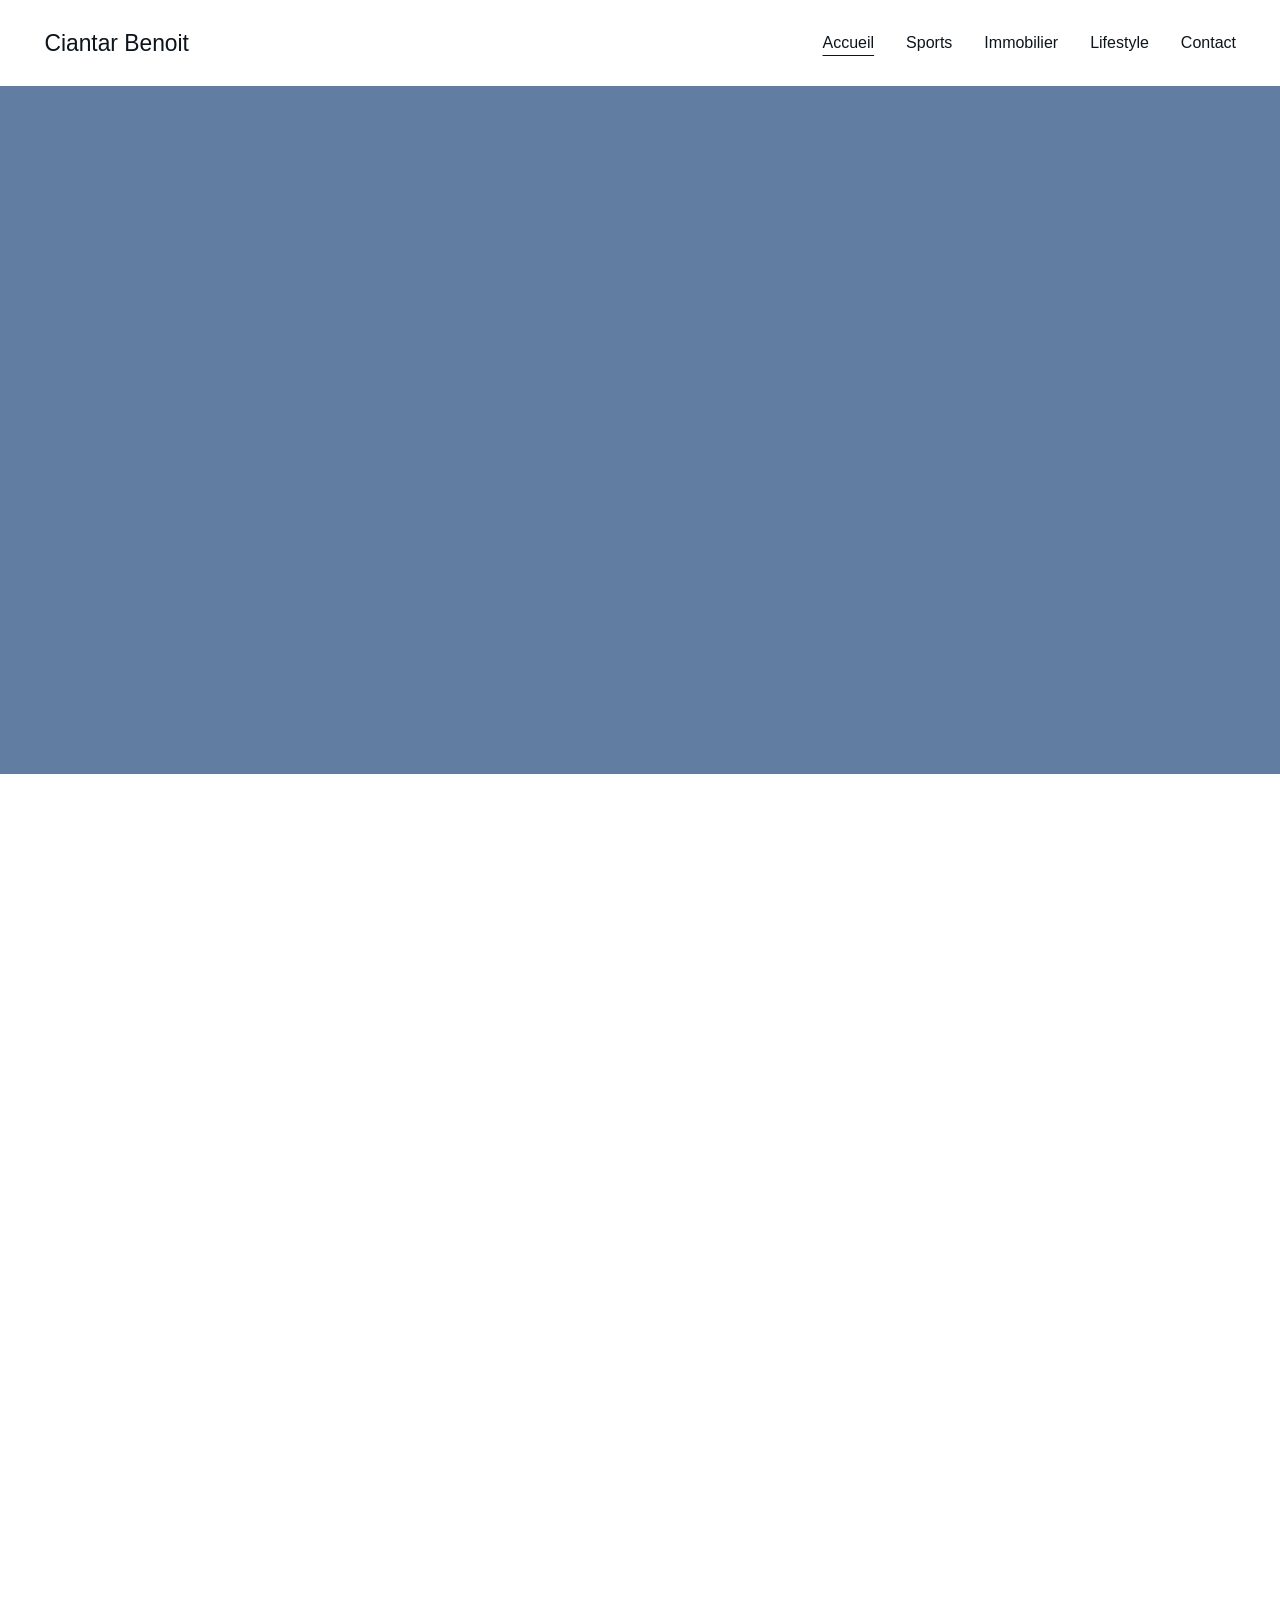
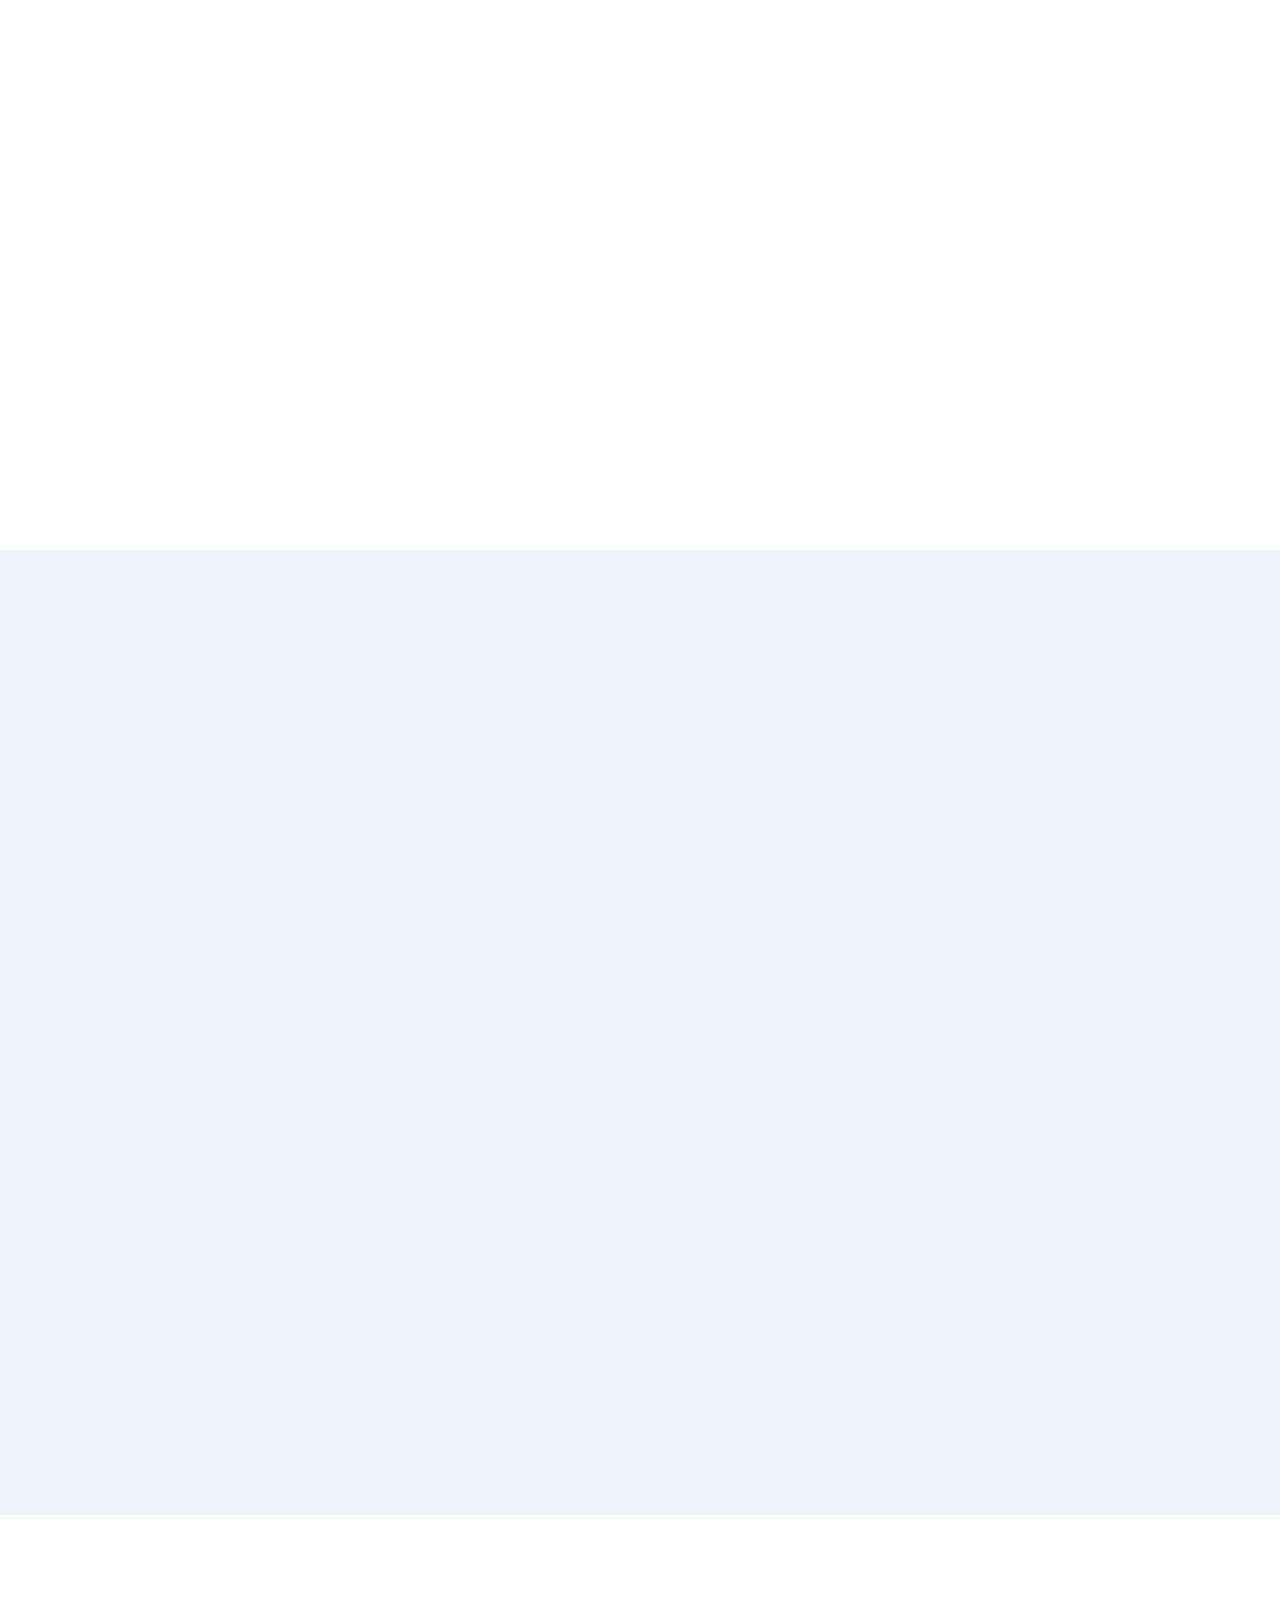
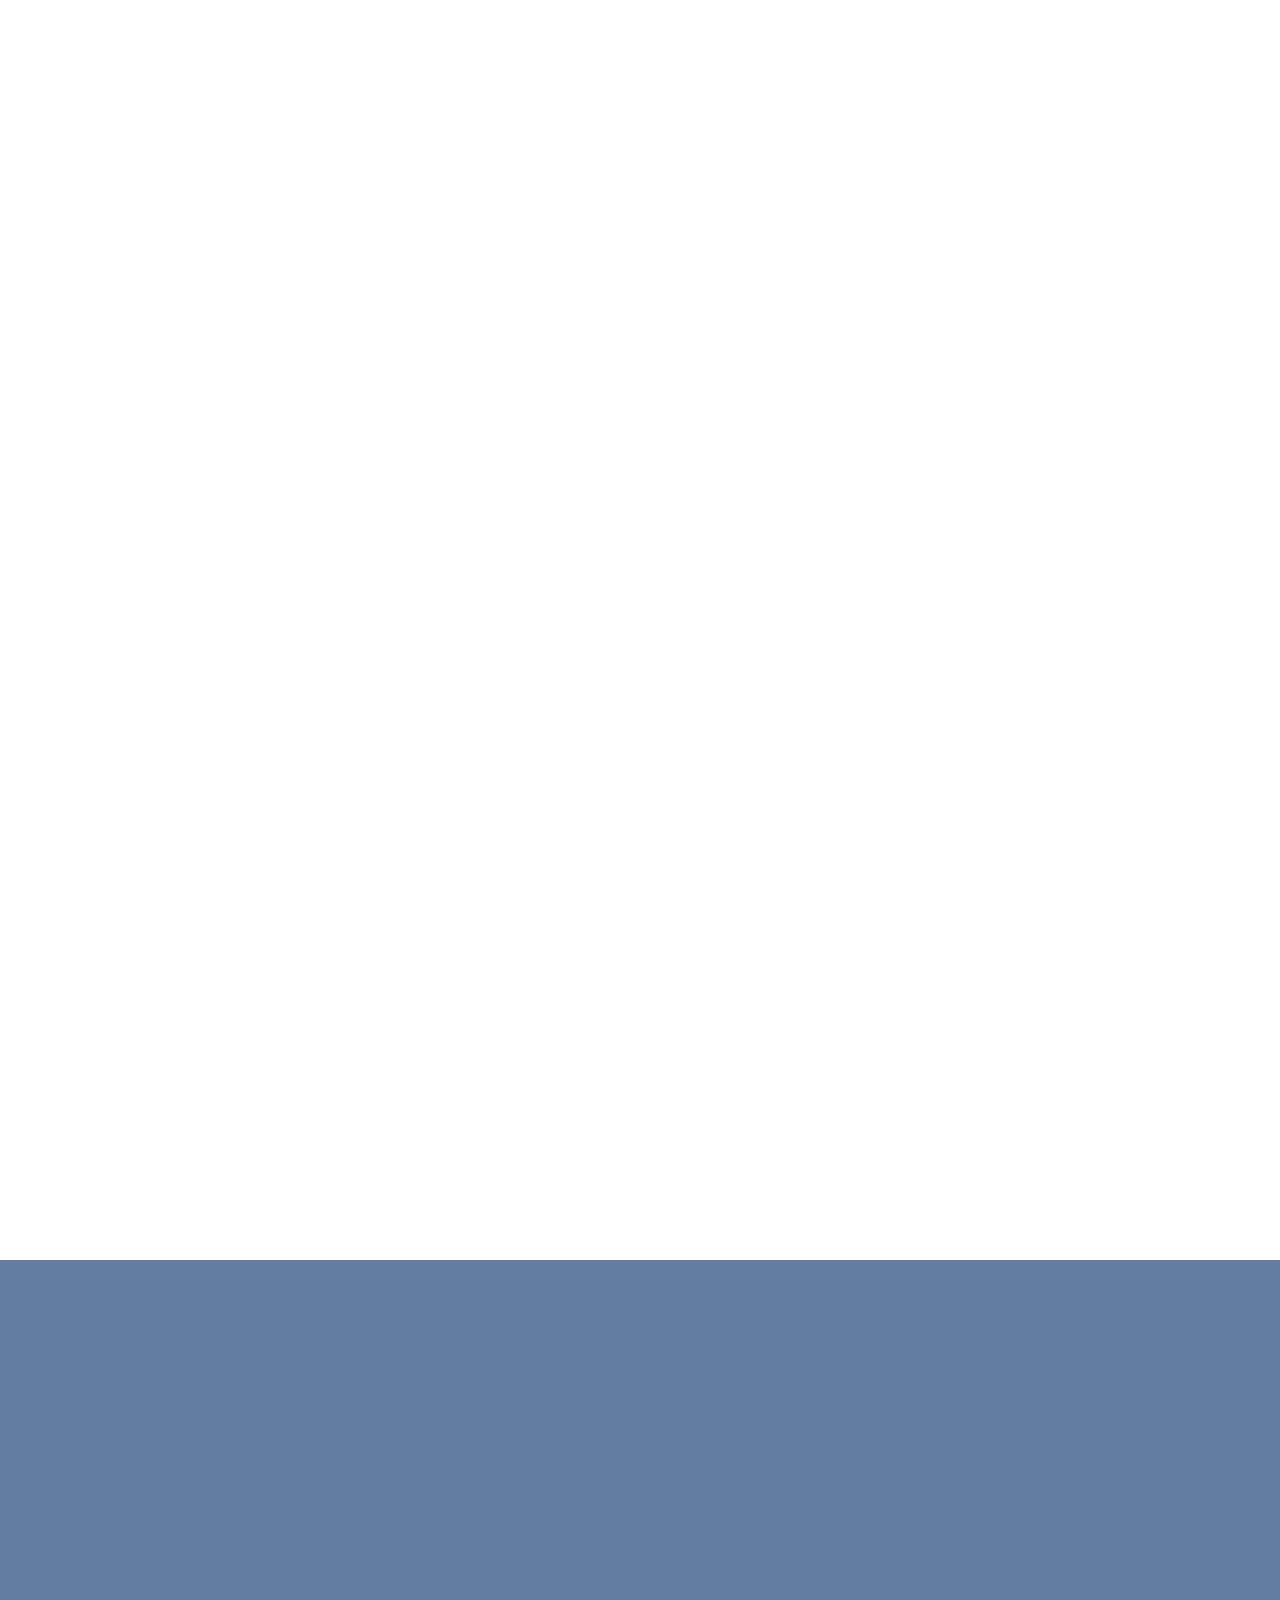
==== commit 6b977bc5: "Ajout images locales" ====
--- a/index.html
+++ b/index.html
@@ -1,4 +1,4 @@
-<!DOCTYPE html><html lang="fr"> <head><meta charset="utf-8"><meta name="viewport" content="width=device-width, initial-scale=1.0"><meta name="generator" content="Hostinger Website Builder"><!--[--><title>Photographe freelance spécialisé en sport, immobilier et lifestyle | Ciantar Benoit</title><meta name="description" content="Découvrez le portfolio de Ciantar Benoit, photographe freelance. Spécialisé dans le sport, l&#39;immobilier et le lifestyle, je capture des moments uniques. Explorez mes catégories pour voir mes travaux et contactez-moi pour vos projets photographiques."><link rel="icon" href="data:;base64,iVBORw0KGgo="><link rel="apple-touch-icon" href="data:;base64,iVBORw0KGgo="><meta content="https://ciantarbenoit.fr/" property="og:url"><link rel="canonical" href="index.html"><meta content="Photographe freelance spécialisé en sport, immobilier et lifestyle | Ciantar Benoit" property="og:title"><meta name="twitter:title" content="Photographe freelance spécialisé en sport, immobilier et lifestyle | Ciantar Benoit"><meta content="website" property="og:type"><meta property="og:description" content="Découvrez le portfolio de Ciantar Benoit, photographe freelance. Spécialisé dans le sport, l&#39;immobilier et le lifestyle, je capture des moments uniques. Explorez mes catégories pour voir mes travaux et contactez-moi pour vos projets photographiques."><meta name="twitter:description" content="Découvrez le portfolio de Ciantar Benoit, photographe freelance. Spécialisé dans le sport, l&#39;immobilier et le lifestyle, je capture des moments uniques. Explorez mes catégories pour voir mes travaux et contactez-moi pour vos projets photographiques."><meta property="og:site_name" content="Ciantar Benoit"><meta name="keywords" content="photographe freelance, sport, immobilier, lifestyle"><meta content="https://assets.zyrosite.com/cdn-cgi/image/format=auto,w=1200,h=630,fit=crop,f=jpeg/AQExJnvV6EFje8Jy/photo-2024-10-17-18-05-12-dOqabzD1VBUl9ra4.jpg" property="og:image"><meta content="https://assets.zyrosite.com/cdn-cgi/image/format=auto,w=1200,h=630,fit=crop,f=jpeg/AQExJnvV6EFje8Jy/photo-2024-10-17-18-05-12-dOqabzD1VBUl9ra4.jpg" name="twitter:image"><meta content="" property="og:image:alt"><meta content="" name="twitter:image:alt"><meta name="twitter:card" content="summary_large_image"><!----><link rel="preconnect"><!----><!----><!----><!----><!--[--><link rel="alternate" hreflang="x-default" href="index.html"><!--]--><link href="https://cdn.zyrosite.com/u1/google-fonts/font-faces?family=Montserrat:wght@400;500;600&amp;display=swap" rel="preconnect" crossorigin="true"><link href="https://cdn.zyrosite.com/u1/google-fonts/font-faces?family=Montserrat:wght@400;500;600&amp;display=swap" rel="preload" as="style"><link href="https://cdn.zyrosite.com/u1/google-fonts/font-faces?family=Montserrat:wght@400;500;600&amp;display=swap" rel="stylesheet" referrerpolicy="no-referrer"><!--]--><style></style><link rel="prefetch" href="https://assets.zyrosite.com/AQExJnvV6EFje8Jy/traffic.txt"><script>(function(){const postDate = null;
+<!DOCTYPE html><html lang="fr"> <head><meta charset="utf-8"><meta name="viewport" content="width=device-width, initial-scale=1.0"><meta name="generator" content="Hostinger Website Builder"><!--[--><title>Photographe freelance spécialisé en sport, immobilier et lifestyle | Ciantar Benoit</title><meta name="description" content="Découvrez le portfolio de Ciantar Benoit, photographe freelance. Spécialisé dans le sport, l&#39;immobilier et le lifestyle, je capture des moments uniques. Explorez mes catégories pour voir mes travaux et contactez-moi pour vos projets photographiques."><link rel="icon" href="data:;base64,iVBORw0KGgo="><link rel="apple-touch-icon" href="data:;base64,iVBORw0KGgo="><meta content="https://ciantarbenoit.fr/" property="og:url"><link rel="canonical" href="index.html"><meta content="Photographe freelance spécialisé en sport, immobilier et lifestyle | Ciantar Benoit" property="og:title"><meta name="twitter:title" content="Photographe freelance spécialisé en sport, immobilier et lifestyle | Ciantar Benoit"><meta content="website" property="og:type"><meta property="og:description" content="Découvrez le portfolio de Ciantar Benoit, photographe freelance. Spécialisé dans le sport, l&#39;immobilier et le lifestyle, je capture des moments uniques. Explorez mes catégories pour voir mes travaux et contactez-moi pour vos projets photographiques."><meta name="twitter:description" content="Découvrez le portfolio de Ciantar Benoit, photographe freelance. Spécialisé dans le sport, l&#39;immobilier et le lifestyle, je capture des moments uniques. Explorez mes catégories pour voir mes travaux et contactez-moi pour vos projets photographiques."><meta property="og:site_name" content="Ciantar Benoit"><meta name="keywords" content="photographe freelance, sport, immobilier, lifestyle"><meta content="images/photo-2024-10-17-18-05-12-dOqabzD1VBUl9ra4.jpg" property="og:image"><meta content="images/photo-2024-10-17-18-05-12-dOqabzD1VBUl9ra4.jpg" name="twitter:image"><meta content="" property="og:image:alt"><meta content="" name="twitter:image:alt"><meta name="twitter:card" content="summary_large_image"><!----><link rel="preconnect"><!----><!----><!----><!----><!--[--><link rel="alternate" hreflang="x-default" href="index.html"><!--]--><link href="https://cdn.zyrosite.com/u1/google-fonts/font-faces?family=Montserrat:wght@400;500;600&amp;display=swap" rel="preconnect" crossorigin="true"><link href="https://cdn.zyrosite.com/u1/google-fonts/font-faces?family=Montserrat:wght@400;500;600&amp;display=swap" rel="preload" as="style"><link href="https://cdn.zyrosite.com/u1/google-fonts/font-faces?family=Montserrat:wght@400;500;600&amp;display=swap" rel="stylesheet" referrerpolicy="no-referrer"><!--]--><style></style><link rel="prefetch" href="images/traffic.txt"><script>(function(){const postDate = null;
 
 			const currentDate = new Date().setHours(0, 0, 0, 0);
 			const postPublishDate = new Date(postDate).setHours(0, 0, 0, 0);
@@ -8,12 +8,12 @@
 			}
 		})();</script><link rel="stylesheet" href="_astro-1744324037808/_slug_.h-YUlnzt.css">
 <style>:root{--color-meteorite-dark: #2f1c6a;--color-meteorite-dark-2: #1F1346;--color-meteorite: #8c85ff;--color-meteorite-light: #d5dfff;--color-primary-dark: #5025d1;--color-primary: #673de6;--color-primary-light: #ebe4ff;--color-primary-charts: #B39EF3;--color-danger-dark: #d63163;--color-danger: #fc5185;--color-danger-light: #ffe8ef;--color-danger-charts: #FEA8C2;--color-warning-dark: #fea419;--color-warning-dark-2: #9F6000;--color-warning-charts: #FFD28C;--color-warning: #ffcd35;--color-warning-light: #fff8e2;--color-success-dark: #008361;--color-success: #00b090;--color-success-light: #def4f0;--color-dark: #1d1e20;--color-gray-dark: #36344d;--color-gray: #727586;--color-gray-border: #dadce0;--color-gray-light: #f2f3f6;--color-light: #fff;--color-azure: #357df9;--color-azure-light: #e3ebf9;--color-azure-dark: #265ab2;--color-indigo: #6366F1}.whats-app-bubble{position:fixed;right:20px;bottom:24px;z-index:1000;display:flex;cursor:pointer;border-radius:100px;box-shadow:#00000026 0 4px 12px}#wtpQualitySign_fixedCSS,#wtpQualitySign_popupCSS{bottom:10px!important}#wtpQualitySign_fixedCSS{z-index:17!important}#wtpQualitySign_popupCSS{z-index:18!important}
-</style></head>  <body> <div> <style>astro-island,astro-slot,astro-static-slot{display:contents}</style><script>(()=>{var e=async t=>{await(await t())()};(self.Astro||(self.Astro={})).only=e;window.dispatchEvent(new Event("astro:only"));})();;(()=>{var A=Object.defineProperty;var g=(i,o,a)=>o in i?A(i,o,{enumerable:!0,configurable:!0,writable:!0,value:a}):i[o]=a;var d=(i,o,a)=>g(i,typeof o!="symbol"?o+"":o,a);{let i={0:t=>m(t),1:t=>a(t),2:t=>new RegExp(t),3:t=>new Date(t),4:t=>new Map(a(t)),5:t=>new Set(a(t)),6:t=>BigInt(t),7:t=>new URL(t),8:t=>new Uint8Array(t),9:t=>new Uint16Array(t),10:t=>new Uint32Array(t),11:t=>1/0*t},o=t=>{let[l,e]=t;return l in i?i[l](e):void 0},a=t=>t.map(o),m=t=>typeof t!="object"||t===null?t:Object.fromEntries(Object.entries(t).map(([l,e])=>[l,o(e)]));class y extends HTMLElement{constructor(){super(...arguments);d(this,"Component");d(this,"hydrator");d(this,"hydrate",async()=>{var b;if(!this.hydrator||!this.isConnected)return;let e=(b=this.parentElement)==null?void 0:b.closest("astro-island[ssr]");if(e){e.addEventListener("astro:hydrate",this.hydrate,{once:!0});return}let c=this.querySelectorAll("astro-slot"),n={},h=this.querySelectorAll("template[data-astro-template]");for(let r of h){let s=r.closest(this.tagName);s!=null&&s.isSameNode(this)&&(n[r.getAttribute("data-astro-template")||"default"]=r.innerHTML,r.remove())}for(let r of c){let s=r.closest(this.tagName);s!=null&&s.isSameNode(this)&&(n[r.getAttribute("name")||"default"]=r.innerHTML)}let p;try{p=this.hasAttribute("props")?m(JSON.parse(this.getAttribute("props"))):{}}catch(r){let s=this.getAttribute("component-url")||"<unknown>",v=this.getAttribute("component-export");throw v&&(s+=` (export ${v})`),console.error(`[hydrate] Error parsing props for component ${s}`,this.getAttribute("props"),r),r}let u;await this.hydrator(this)(this.Component,p,n,{client:this.getAttribute("client")}),this.removeAttribute("ssr"),this.dispatchEvent(new CustomEvent("astro:hydrate"))});d(this,"unmount",()=>{this.isConnected||this.dispatchEvent(new CustomEvent("astro:unmount"))})}disconnectedCallback(){document.removeEventListener("astro:after-swap",this.unmount),document.addEventListener("astro:after-swap",this.unmount,{once:!0})}connectedCallback(){if(!this.hasAttribute("await-children")||document.readyState==="interactive"||document.readyState==="complete")this.childrenConnectedCallback();else{let e=()=>{document.removeEventListener("DOMContentLoaded",e),c.disconnect(),this.childrenConnectedCallback()},c=new MutationObserver(()=>{var n;((n=this.lastChild)==null?void 0:n.nodeType)===Node.COMMENT_NODE&&this.lastChild.nodeValue==="astro:end"&&(this.lastChild.remove(),e())});c.observe(this,{childList:!0}),document.addEventListener("DOMContentLoaded",e)}}async childrenConnectedCallback(){let e=this.getAttribute("before-hydration-url");e&&await import(e),this.start()}async start(){let e=JSON.parse(this.getAttribute("opts")),c=this.getAttribute("client");if(Astro[c]===void 0){window.addEventListener(`astro:${c}`,()=>this.start(),{once:!0});return}try{await Astro[c](async()=>{let n=this.getAttribute("renderer-url"),[h,{default:p}]=await Promise.all([import(this.getAttribute("component-url")),n?import(n):()=>()=>{}]),u=this.getAttribute("component-export")||"default";if(!u.includes("."))this.Component=h[u];else{this.Component=h;for(let f of u.split("."))this.Component=this.Component[f]}return this.hydrator=p,this.hydrate},e,this)}catch(n){console.error(`[astro-island] Error hydrating ${this.getAttribute("component-url")}`,n)}}attributeChangedCallback(){this.hydrate()}}d(y,"observedAttributes",["props"]),customElements.get("astro-island")||customElements.define("astro-island",y)}})();</script><astro-island uid="ZD7GUM" component-url="/_astro-1744324037808/ClientHead.CMjAs9Zt.js" component-export="default" renderer-url="/_astro-1744324037808/client.saBmrOkC.js" props="{&quot;page-noindex&quot;:[0],&quot;canonical-url&quot;:[0,&quot;https://ciantarbenoit.fr/&quot;],&quot;site-meta&quot;:[0,{&quot;version&quot;:[0,189],&quot;template&quot;:[0,&quot;aigenerated&quot;],&quot;metaTitle&quot;:[0,&quot;Ciantar Benoit&quot;],&quot;ogImageAlt&quot;:[0,&quot;&quot;],&quot;ogImagePath&quot;:[0,&quot;photo-2024-10-17-18-05-12-dOqabzD1VBUl9ra4.jpg&quot;],&quot;aiWebsiteType&quot;:[0,&quot;Portfolio&quot;],&quot;defaultLocale&quot;:[0,&quot;system&quot;],&quot;ogImageOrigin&quot;:[0,&quot;assets&quot;],&quot;ecommerceStoreId&quot;:[0,&quot;store_01JRGR8HSNN7V6NDTSXSEPRSQW&quot;],&quot;isPrivateModeActive&quot;:[0,false],&quot;demoEcommerceStoreId&quot;:[0,&quot;demo_01G0E9P2R0CFTNBWEEFCEV8EG5&quot;],&quot;shouldAddWWWPrefixToDomain&quot;:[0,false]}],&quot;domain&quot;:[0,&quot;ciantarbenoit.fr&quot;]}" ssr client="only" opts="{&quot;name&quot;:&quot;ClientHead&quot;,&quot;value&quot;:&quot;vue&quot;}"></astro-island> <script>(()=>{var e=async t=>{await(await t())()};(self.Astro||(self.Astro={})).load=e;window.dispatchEvent(new Event("astro:load"));})();</script><astro-island uid="rqk8b" prefix="v1" component-url="/_astro-1744324037808/Page.BcU8bFBc.js" component-export="default" renderer-url="/_astro-1744324037808/client.saBmrOkC.js" props="{&quot;pageData&quot;:[0,{&quot;pages&quot;:[0,{&quot;zKf4dd&quot;:[0,{&quot;date&quot;:[0,&quot;2024-05-08T07:01:25.381Z&quot;],&quot;meta&quot;:[0,{&quot;title&quot;:[0,&quot;Photographe freelance : sport, immobilier et lifestyle à découvrir.&quot;],&quot;ogImageAlt&quot;:[0,&quot;&quot;],&quot;description&quot;:[0,&quot;Bienvenue sur mon portfolio ! Je suis Benoit Ciantar, photographe freelance spécialisé dans le sport, l&#39;immobilier et le lifestyle. Explorez mes différentes catégories : hockey, foot, immobilier et lifestyle. N&#39;hésitez pas à me contacter pour toute demande ou collaboration.&quot;],&quot;ogImagePath&quot;:[0,&quot;https://cdn.zyrosite.com/cdn-builder-placeholders/blog/blog-placeholder-1.png&quot;],&quot;ogImageOrigin&quot;:[0,&quot;other&quot;]}],&quot;name&quot;:[0,&quot;Photographe freelance : sport, immobilier et lifestyle à découvrir.&quot;],&quot;slug&quot;:[0,&quot;photographe-freelance--sport-immobilier-et-lifestyle--dcouvrir&quot;],&quot;type&quot;:[0,&quot;blog&quot;],&quot;blocks&quot;:[1,[[0,&quot;ai-nKBYuU&quot;],[0,&quot;ai-7hnoq7&quot;]]],&quot;isDraft&quot;:[0,false],&quot;categories&quot;:[1,[]],&quot;coverImageAlt&quot;:[0,&quot;A person is engaged in photography, holding a Canon camera to their eye while wearing a multimedia vest. The background consists of blurred trees, creating an outdoor setting.&quot;],&quot;minutesToRead&quot;:[0,&quot;1&quot;],&quot;coverImagePath&quot;:[0,&quot;photo-1695140989222-5f980ec2d971&quot;],&quot;coverImageOrigin&quot;:[0,&quot;unsplash&quot;]}],&quot;zytf-T&quot;:[0,{&quot;date&quot;:[0,&quot;2024-05-08T07:01:25.377Z&quot;],&quot;meta&quot;:[0,{&quot;title&quot;:[0,&quot;Découvrez mon portfolio de photographie sportive, immobilière et lifestyle.&quot;],&quot;ogImageAlt&quot;:[0,&quot;&quot;],&quot;description&quot;:[0,&quot;En tant que photographe freelance, je capture des moments uniques dans le sport, l&#39;immobilier et le lifestyle. Explorez mes différentes catégories, y compris le hockey, le foot et d&#39;autres sports, ainsi que des projets immobiliers et des scènes de vie quotidienne. Contactez-moi pour plus d&#39;informations.&quot;],&quot;ogImagePath&quot;:[0,&quot;https://cdn.zyrosite.com/cdn-builder-placeholders/blog/blog-placeholder-1.png&quot;],&quot;ogImageOrigin&quot;:[0,&quot;other&quot;]}],&quot;name&quot;:[0,&quot;Découvrez mon portfolio de photographie sportive, immobilière et lifestyle.&quot;],&quot;slug&quot;:[0,&quot;dcouvrez-mon-portfolio-de-photographie-sportive-immobilire-et-lifestyle&quot;],&quot;type&quot;:[0,&quot;blog&quot;],&quot;blocks&quot;:[1,[[0,&quot;ai-AFuog3&quot;],[0,&quot;ai-zsz7gq&quot;]]],&quot;isDraft&quot;:[0,false],&quot;categories&quot;:[1,[]],&quot;coverImageAlt&quot;:[0,&quot;A photographer wearing a cowboy hat and pink shirt with intricate embroidery stands by the fence, holding a camera with a large lens, capturing events in an indoor arena. The scene is lively, with spectators sitting in the bleachers and people scattered near the center of the dirt arena.&quot;],&quot;minutesToRead&quot;:[0,&quot;1&quot;],&quot;coverImagePath&quot;:[0,&quot;photo-1586971662694-63adf8f4a97e&quot;],&quot;coverImageOrigin&quot;:[0,&quot;unsplash&quot;]}],&quot;ai-1Ns7L&quot;:[0,{&quot;meta&quot;:[0,{&quot;title&quot;:[0,&quot;Photographie Immobilière de Qualité&quot;],&quot;keywords&quot;:[1,[[0,&quot;photographie immobilière&quot;],[0,&quot;services de photographie&quot;],[0,&quot;annonces immobilières&quot;]]],&quot;description&quot;:[0,&quot;Découvrez mes services de photographie immobilière qui mettent en valeur chaque propriété. J&#39;attire les acheteurs avec des photos de qualité, idéales pour vos annonces immobilières. Contactez-moi pour faire la différence.&quot;],&quot;focusKeyword&quot;:[0,&quot;photographie immobilière&quot;]}],&quot;name&quot;:[0,&quot;Immobilier&quot;],&quot;slug&quot;:[0,&quot;photographie-immobiliere&quot;],&quot;type&quot;:[0,&quot;default&quot;],&quot;blocks&quot;:[1,[[0,&quot;ai-OkpAqe&quot;]]]}],&quot;ai-2569N&quot;:[0,{&quot;meta&quot;:[0,{&quot;title&quot;:[0,&quot;Photographe Freelance - Contactez-moi&quot;],&quot;noindex&quot;:[0,false],&quot;keywords&quot;:[1,[[0,&quot;collaboration photographie&quot;],[0,&quot;projet photographie&quot;],[0,&quot;Contactez-moi&quot;]]],&quot;description&quot;:[0,&quot;Contactez-moi pour toute demande de renseignements ou collaboration en photographie. Spécialisé dans le sport, l&#39;immobilier et le lifestyle, je suis prêt à discuter de votre projet et de vos besoins en photographie.&quot;],&quot;focusKeyword&quot;:[0,&quot;Contactez-moi&quot;]}],&quot;name&quot;:[0,&quot;Contact&quot;],&quot;slug&quot;:[0,&quot;contactez-moi&quot;],&quot;type&quot;:[0,&quot;default&quot;],&quot;blocks&quot;:[1,[[0,&quot;ai-wvISIo&quot;]]]}],&quot;ai-EroMB&quot;:[0,{&quot;meta&quot;:[0,{&quot;title&quot;:[0,&quot;Photographie Sportive: Hockey, Football &amp; Plus&quot;],&quot;noindex&quot;:[0,false],&quot;keywords&quot;:[1,[[0,&quot;photographie sportive&quot;],[0,&quot;hockey&quot;],[0,&quot;football&quot;]]],&quot;password&quot;:[0,&quot;&quot;],&quot;ogImageAlt&quot;:[0,&quot;&quot;],&quot;description&quot;:[0,&quot;Découvrez mes réalisations en photographie sportive, incluant hockey, football et d&#39;autres disciplines. Mon portfolio met en avant mon expertise dans l&#39;immobilier et le lifestyle. Contactez-moi pour vos projets photographiques uniques et authentiques.&quot;],&quot;focusKeyword&quot;:[0,&quot;photographie sportive&quot;],&quot;passwordDesign&quot;:[0,&quot;default&quot;],&quot;passwordBackText&quot;:[0,&quot;Back to&quot;],&quot;passwordButtonText&quot;:[0,&quot;Enter&quot;],&quot;passwordHeadingText&quot;:[0,&quot;Guest area&quot;],&quot;passwordSubheadingText&quot;:[0,&quot;Please enter the password to access the page&quot;],&quot;passwordPlaceholderText&quot;:[0,&quot;Type password&quot;]}],&quot;name&quot;:[0,&quot;Sports&quot;],&quot;slug&quot;:[0,&quot;photographie-sportive&quot;],&quot;type&quot;:[0,&quot;default&quot;],&quot;blocks&quot;:[1,[[0,&quot;ai-G753kf&quot;]]]}],&quot;ai-R6kw2&quot;:[0,{&quot;meta&quot;:[0,{&quot;title&quot;:[0,&quot;Photographie Lifestyle par Ciantar Benoit&quot;],&quot;keywords&quot;:[1,[[0,&quot;photographie lifestyle&quot;],[0,&quot;moments authentiques&quot;],[0,&quot;beauté du quotidien&quot;]]],&quot;description&quot;:[0,&quot;Découvrez l&#39;univers de la photographie lifestyle avec Ciantar Benoit. Capturant des moments authentiques, je mets en valeur la beauté du quotidien à travers des images inspirantes. Explorez mes projets et laissez-vous séduire par mon approche unique.&quot;],&quot;focusKeyword&quot;:[0,&quot;photographie lifestyle&quot;]}],&quot;name&quot;:[0,&quot;Lifestyle&quot;],&quot;slug&quot;:[0,&quot;photographie-lifestyle&quot;],&quot;type&quot;:[0,&quot;default&quot;],&quot;blocks&quot;:[1,[[0,&quot;ai-XaWKWn&quot;]]]}],&quot;ai-ZsH2g&quot;:[0,{&quot;meta&quot;:[0,{&quot;title&quot;:[0,&quot;Photographe freelance spécialisé en sport, immobilier et lifestyle&quot;],&quot;keywords&quot;:[1,[[0,&quot;photographe freelance&quot;],[0,&quot;sport&quot;],[0,&quot;immobilier&quot;],[0,&quot;lifestyle&quot;]]],&quot;description&quot;:[0,&quot;Découvrez le portfolio de Ciantar Benoit, photographe freelance. Spécialisé dans le sport, l&#39;immobilier et le lifestyle, je capture des moments uniques. Explorez mes catégories pour voir mes travaux et contactez-moi pour vos projets photographiques.&quot;],&quot;focusKeyword&quot;:[0,&quot;photographe freelance&quot;]}],&quot;name&quot;:[0,&quot;Accueil&quot;],&quot;slug&quot;:[0,&quot;accueil&quot;],&quot;type&quot;:[0,&quot;default&quot;],&quot;blocks&quot;:[1,[[0,&quot;ai-dhPT1z&quot;],[0,&quot;ai-TfyHXA&quot;],[0,&quot;ai-fd2ris&quot;],[0,&quot;ai-19MSIP&quot;]]]}]}],&quot;blocks&quot;:[0,{&quot;header&quot;:[0,{&quot;type&quot;:[0,&quot;BlockNavigation&quot;],&quot;mobile&quot;:[0,{&quot;height&quot;:[0,74],&quot;logoHeight&quot;:[0,26]}],&quot;desktop&quot;:[0,{&quot;height&quot;:[0,86],&quot;logoHeight&quot;:[0,26]}],&quot;settings&quot;:[0,{&quot;styles&quot;:[0,{&quot;width&quot;:[0,&quot;1240px&quot;],&quot;padding&quot;:[0,&quot;30px 16px 30px 16px&quot;],&quot;m-padding&quot;:[0,&quot;24px 16px 24px 16px&quot;],&quot;logo-width&quot;:[0,&quot;146.35888671875px&quot;],&quot;cartIconSize&quot;:[0,&quot;24px&quot;],&quot;link-spacing&quot;:[0,&quot;32px&quot;],&quot;m-logo-width&quot;:[0,&quot;146.35888671875px&quot;],&quot;m-link-spacing&quot;:[0,&quot;20px&quot;],&quot;element-spacing&quot;:[0,&quot;32px&quot;],&quot;contrastBackgroundColor&quot;:[0,&quot;rgb(224, 224, 224)&quot;]}],&quot;cartText&quot;:[0,&quot;&quot;],&quot;isSticky&quot;:[0,true],&quot;showLogo&quot;:[0,true],&quot;headerLayout&quot;:[0,&quot;desktop-1&quot;],&quot;isCartVisible&quot;:[0,true],&quot;logoImagePath&quot;:[0,&quot;ai-logo-AE0PpKXvpeiLkkeJ.svg&quot;],&quot;mHeaderLayout&quot;:[0,&quot;mobile-1&quot;],&quot;logoImageOrigin&quot;:[0,&quot;assets&quot;],&quot;selectedLogoType&quot;:[0,&quot;image&quot;],&quot;mobileLinksAlignment&quot;:[0,&quot;right&quot;]}],&quot;zindexes&quot;:[1,[]],&quot;background&quot;:[0,{&quot;color&quot;:[0,&quot;#ffffff&quot;],&quot;current&quot;:[0,&quot;color&quot;],&quot;isTransparent&quot;:[0,false]}],&quot;components&quot;:[1,[]],&quot;fontWeight&quot;:[0,400],&quot;logoAspectRatio&quot;:[0,2.342857142857143],&quot;navLinkTextColor&quot;:[0,&quot;#0d141a&quot;],&quot;navLinkTextColorHover&quot;:[0,&quot;#0d141a&quot;]}],&quot;zSiG-O&quot;:[0,{&quot;slot&quot;:[0,&quot;footer&quot;],&quot;type&quot;:[0,&quot;BlockLayout&quot;],&quot;mobile&quot;:[0,{&quot;minHeight&quot;:[0,537]}],&quot;desktop&quot;:[0,{&quot;minHeight&quot;:[0,368]}],&quot;settings&quot;:[0,{&quot;styles&quot;:[0,{&quot;cols&quot;:[0,&quot;12&quot;],&quot;rows&quot;:[0,10],&quot;width&quot;:[0,&quot;1224px&quot;],&quot;m-rows&quot;:[0,&quot;1&quot;],&quot;col-gap&quot;:[0,&quot;24px&quot;],&quot;row-gap&quot;:[0,&quot;16px&quot;],&quot;row-size&quot;:[0,&quot;48px&quot;],&quot;column-gap&quot;:[0,&quot;24px&quot;],&quot;block-padding&quot;:[0,&quot;16px 0 16px 0&quot;],&quot;m-block-padding&quot;:[0,&quot;40px 16px 40px 16px&quot;]}]}],&quot;zindexes&quot;:[1,[[0,&quot;ai-4Wrws7&quot;],[0,&quot;ai-zLquS5&quot;],[0,&quot;ai-9bLT6I&quot;],[0,&quot;ai-05sIut&quot;],[0,&quot;zaeGuL&quot;]]],&quot;background&quot;:[0,{&quot;color&quot;:[0,&quot;#617DA1&quot;],&quot;current&quot;:[0,&quot;color&quot;]}],&quot;components&quot;:[1,[[0,&quot;ai-4Wrws7&quot;],[0,&quot;ai-zLquS5&quot;],[0,&quot;ai-9bLT6I&quot;],[0,&quot;ai-05sIut&quot;],[0,&quot;zaeGuL&quot;]]],&quot;initialBlockId&quot;:[0,&quot;W7N_1fYuy&quot;],&quot;shouldKeepGridVisible&quot;:[0,false]}],&quot;ai-19MSIP&quot;:[0,{&quot;type&quot;:[0,&quot;BlockLayout&quot;],&quot;mobile&quot;:[0,{&quot;minHeight&quot;:[0,1026]}],&quot;desktop&quot;:[0,{&quot;minHeight&quot;:[0,1345]}],&quot;settings&quot;:[0,{&quot;styles&quot;:[0,{&quot;block-padding&quot;:[0,&quot;16px 0 16px 0&quot;],&quot;m-block-padding&quot;:[0,&quot;16px&quot;]}]}],&quot;zindexes&quot;:[1,[[0,&quot;ai-CHvGnY&quot;],[0,&quot;ai-so-QuD&quot;],[0,&quot;zVF_Yb&quot;]]],&quot;attachment&quot;:[0,&quot;fixed&quot;],&quot;background&quot;:[0,{&quot;color&quot;:[0,&quot;#ffffff&quot;],&quot;current&quot;:[0,&quot;color&quot;],&quot;gradient&quot;:[0,{&quot;angle&quot;:[0,135],&quot;colors&quot;:[1,[[0,{&quot;value&quot;:[0,&quot;#21272E&quot;]}],[0,{&quot;value&quot;:[0,&quot;rgb(143, 17, 168)&quot;]}]]],&quot;isAnimated&quot;:[0,false]}],&quot;overlay-opacity&quot;:[0,&quot;0.90&quot;]}],&quot;components&quot;:[1,[[0,&quot;ai-CHvGnY&quot;],[0,&quot;ai-so-QuD&quot;],[0,&quot;zVF_Yb&quot;]]],&quot;snapRowGap&quot;:[0,12],&quot;initialBlockId&quot;:[0,&quot;zB_M32&quot;]}],&quot;ai-TfyHXA&quot;:[0,{&quot;type&quot;:[0,&quot;BlockLayout&quot;],&quot;mobile&quot;:[0,{&quot;minHeight&quot;:[0,1744]}],&quot;desktop&quot;:[0,{&quot;minHeight&quot;:[0,1376]}],&quot;settings&quot;:[0,{&quot;styles&quot;:[0,{&quot;block-padding&quot;:[0,&quot;16px 0 16px 0&quot;],&quot;m-block-padding&quot;:[0,&quot;16px&quot;]}]}],&quot;zindexes&quot;:[1,[[0,&quot;ai-HsruUn&quot;],[0,&quot;ai-3TumqM&quot;],[0,&quot;ai-eWhwAq&quot;],[0,&quot;ai-De7ZJr&quot;],[0,&quot;ai-UD6P4j&quot;],[0,&quot;ai-V3quCS&quot;],[0,&quot;ai-vFrnLc&quot;],[0,&quot;ai-vvDpN_&quot;],[0,&quot;ai--lnysk&quot;],[0,&quot;ai--nDpD3&quot;],[0,&quot;ai-M4Gjaf&quot;],[0,&quot;ai-SbcC5U&quot;],[0,&quot;ai-4tzILJ&quot;],[0,&quot;ai-jSHCEU&quot;],[0,&quot;ai-1-eFbK&quot;],[0,&quot;ai-ROHsOu&quot;],[0,&quot;ai-0_DP7a&quot;],[0,&quot;ai-aSySDM&quot;]]],&quot;attachment&quot;:[0,&quot;fixed&quot;],&quot;background&quot;:[0,{&quot;color&quot;:[0,&quot;#ffffff&quot;],&quot;current&quot;:[0,&quot;color&quot;],&quot;gradient&quot;:[0,{&quot;angle&quot;:[0,135],&quot;colors&quot;:[1,[[0,{&quot;value&quot;:[0,&quot;#21272E&quot;]}],[0,{&quot;value&quot;:[0,&quot;rgb(143, 17, 168)&quot;]}]]],&quot;isAnimated&quot;:[0,false]}],&quot;overlay-opacity&quot;:[0,&quot;0.90&quot;]}],&quot;components&quot;:[1,[[0,&quot;ai-HsruUn&quot;],[0,&quot;ai-3TumqM&quot;],[0,&quot;ai-eWhwAq&quot;],[0,&quot;ai-De7ZJr&quot;],[0,&quot;ai-UD6P4j&quot;],[0,&quot;ai-V3quCS&quot;],[0,&quot;ai-vFrnLc&quot;],[0,&quot;ai-vvDpN_&quot;],[0,&quot;ai--lnysk&quot;],[0,&quot;ai--nDpD3&quot;],[0,&quot;ai-M4Gjaf&quot;],[0,&quot;ai-SbcC5U&quot;],[0,&quot;ai-4tzILJ&quot;],[0,&quot;ai-jSHCEU&quot;],[0,&quot;ai-1-eFbK&quot;],[0,&quot;ai-ROHsOu&quot;],[0,&quot;ai-0_DP7a&quot;],[0,&quot;ai-aSySDM&quot;]]],&quot;initialBlockId&quot;:[0,&quot;zEX9Q9&quot;]}],&quot;ai-dhPT1z&quot;:[0,{&quot;type&quot;:[0,&quot;BlockLayout&quot;],&quot;mobile&quot;:[0,{&quot;minHeight&quot;:[0,955]}],&quot;desktop&quot;:[0,{&quot;minHeight&quot;:[0,688]}],&quot;settings&quot;:[0,{&quot;styles&quot;:[0,{&quot;block-padding&quot;:[0,&quot;16px 0 16px 0&quot;],&quot;m-block-padding&quot;:[0,&quot;16px&quot;]}]}],&quot;zindexes&quot;:[1,[[0,&quot;ai-HBUMMu&quot;],[0,&quot;ai-CFiyjb&quot;],[0,&quot;ai-FFjv82&quot;],[0,&quot;ai-HOTeOk&quot;],[0,&quot;ai-LQy6K7&quot;]]],&quot;background&quot;:[0,{&quot;color&quot;:[0,&quot;#617DA1&quot;],&quot;current&quot;:[0,&quot;color&quot;],&quot;gradient&quot;:[0,{&quot;angle&quot;:[0,135],&quot;colors&quot;:[1,[[0,{&quot;value&quot;:[0,&quot;#21272E&quot;]}],[0,{&quot;value&quot;:[0,&quot;rgb(143, 17, 168)&quot;]}]]],&quot;isAnimated&quot;:[0,false]}],&quot;overlay-opacity&quot;:[0,&quot;0.85&quot;]}],&quot;components&quot;:[1,[[0,&quot;ai-HBUMMu&quot;],[0,&quot;ai-CFiyjb&quot;],[0,&quot;ai-FFjv82&quot;],[0,&quot;ai-HOTeOk&quot;],[0,&quot;ai-LQy6K7&quot;]]],&quot;snapRowGap&quot;:[0,12],&quot;initialBlockId&quot;:[0,&quot;zkjkA7&quot;]}],&quot;ai-fd2ris&quot;:[0,{&quot;type&quot;:[0,&quot;BlockLayout&quot;],&quot;mobile&quot;:[0,{&quot;minHeight&quot;:[0,1182]}],&quot;desktop&quot;:[0,{&quot;minHeight&quot;:[0,965]}],&quot;settings&quot;:[0,{&quot;styles&quot;:[0,{&quot;block-padding&quot;:[0,&quot;16px 0 16px 0&quot;],&quot;m-block-padding&quot;:[0,&quot;16px&quot;]}]}],&quot;zindexes&quot;:[1,[[0,&quot;ai-fvQjcI&quot;],[0,&quot;ai-1nl4g5&quot;],[0,&quot;ai-Z5O9Pf&quot;],[0,&quot;ai-T3oOyJ&quot;],[0,&quot;ai-sQQ-z6&quot;],[0,&quot;ai-9HvJCB&quot;],[0,&quot;ai-bGtZKw&quot;],[0,&quot;zl4MSr&quot;]]],&quot;attachment&quot;:[0,&quot;fixed&quot;],&quot;background&quot;:[0,{&quot;color&quot;:[0,&quot;rgb(239, 242, 249)&quot;],&quot;current&quot;:[0,&quot;color&quot;],&quot;gradient&quot;:[0,{&quot;angle&quot;:[0,135],&quot;colors&quot;:[1,[[0,{&quot;value&quot;:[0,&quot;#21272E&quot;]}],[0,{&quot;value&quot;:[0,&quot;rgb(143, 17, 168)&quot;]}]]],&quot;isAnimated&quot;:[0,false]}],&quot;overlay-opacity&quot;:[0,&quot;0.90&quot;]}],&quot;components&quot;:[1,[[0,&quot;ai-fvQjcI&quot;],[0,&quot;ai-1nl4g5&quot;],[0,&quot;ai-Z5O9Pf&quot;],[0,&quot;ai-T3oOyJ&quot;],[0,&quot;ai-sQQ-z6&quot;],[0,&quot;ai-9HvJCB&quot;],[0,&quot;ai-bGtZKw&quot;],[0,&quot;zl4MSr&quot;]]],&quot;initialBlockId&quot;:[0,&quot;z9CldH&quot;]}]}],&quot;elements&quot;:[0,{&quot;zVF_Yb&quot;:[0,{&quot;type&quot;:[0,&quot;GridGallery&quot;],&quot;images&quot;:[1,[[0,{&quot;alt&quot;:[0,&quot;&quot;],&quot;path&quot;:[0,&quot;spartiates-1-4-YrDWanGeL4HzkEZQ.jpg&quot;],&quot;origin&quot;:[0,&quot;assets&quot;]}],[0,{&quot;alt&quot;:[0,&quot;&quot;],&quot;path&quot;:[0,&quot;coupedefrance-1-28-dWxvlX38KaU5B4y0.jpg&quot;],&quot;origin&quot;:[0,&quot;assets&quot;]}],[0,{&quot;alt&quot;:[0,&quot;&quot;],&quot;path&quot;:[0,&quot;immeuble-1-4-m5KMvVX5ENT0QpW2.jpg&quot;],&quot;origin&quot;:[0,&quot;assets&quot;]}],[0,{&quot;alt&quot;:[0,&quot;&quot;],&quot;path&quot;:[0,&quot;cuisine-2-YZ982yoq8PcaPwWX.jpg&quot;],&quot;origin&quot;:[0,&quot;assets&quot;]}],[0,{&quot;alt&quot;:[0,&quot;&quot;],&quot;path&quot;:[0,&quot;spartiates-1-5-AoPWeBolXlsO8jy7.jpg&quot;],&quot;origin&quot;:[0,&quot;assets&quot;]}],[0,{&quot;alt&quot;:[0,&quot;&quot;],&quot;path&quot;:[0,&quot;jade-19-YBg7p3WjqwuxPk65.jpg&quot;],&quot;origin&quot;:[0,&quot;assets&quot;]}],[0,{&quot;alt&quot;:[0,&quot;&quot;],&quot;path&quot;:[0,&quot;chambre-1-2-Yyv9oz1xQZt589rN.jpg&quot;],&quot;origin&quot;:[0,&quot;assets&quot;]}],[0,{&quot;alt&quot;:[0,&quot;&quot;],&quot;path&quot;:[0,&quot;orleans-1-20-YKb3J5g1R8Ib00jz.jpg&quot;],&quot;origin&quot;:[0,&quot;assets&quot;]}],[0,{&quot;alt&quot;:[0,&quot;&quot;],&quot;path&quot;:[0,&quot;parc-1-A3Q2p0681GcrwQ3L.jpg&quot;],&quot;origin&quot;:[0,&quot;assets&quot;]}]]],&quot;mobile&quot;:[0,{&quot;top&quot;:[0,160],&quot;left&quot;:[0,0],&quot;width&quot;:[0,328],&quot;height&quot;:[0,838],&quot;columnGap&quot;:[0,12],&quot;columnCount&quot;:[0,2]}],&quot;desktop&quot;:[0,{&quot;top&quot;:[0,240],&quot;left&quot;:[0,103],&quot;width&quot;:[0,1018],&quot;height&quot;:[0,1018],&quot;columnGap&quot;:[0,12],&quot;columnCount&quot;:[0,3]}],&quot;settings&quot;:[0,{&quot;layout&quot;:[0,&quot;grid&quot;],&quot;styles&quot;:[0,{&quot;m-element-margin&quot;:[0,&quot;0 0 16px 0&quot;]}],&quot;imageClickAction&quot;:[0,&quot;lightbox&quot;]}],&quot;animation&quot;:[0,{&quot;name&quot;:[0,&quot;slide&quot;],&quot;type&quot;:[0,&quot;global&quot;]}]}],&quot;zaeGuL&quot;:[0,{&quot;type&quot;:[0,&quot;GridTextBox&quot;],&quot;mobile&quot;:[0,{&quot;top&quot;:[0,32],&quot;left&quot;:[0,0],&quot;width&quot;:[0,328],&quot;height&quot;:[0,72]}],&quot;content&quot;:[0,&quot;&lt;p dir=\&quot;auto\&quot; style=\&quot;color: #ffffff\&quot; class=\&quot;body\&quot;&gt;Capturer l&#39;essence du sport, de l&#39;immobilier et du lifestyle à travers mon objectif.&lt;/p&gt;&quot;],&quot;desktop&quot;:[0,{&quot;top&quot;:[0,104],&quot;left&quot;:[0,103],&quot;width&quot;:[0,503],&quot;height&quot;:[0,48]}],&quot;settings&quot;:[0,{&quot;styles&quot;:[0,{&quot;text&quot;:[0,&quot;left&quot;],&quot;align&quot;:[0,&quot;flex-start&quot;],&quot;justify&quot;:[0,&quot;flex-start&quot;],&quot;m-element-margin&quot;:[0,&quot;0 0 16px 0&quot;]}]}],&quot;animation&quot;:[0,{&quot;name&quot;:[0,&quot;slide&quot;],&quot;type&quot;:[0,&quot;global&quot;]}],&quot;initialElementId&quot;:[0,&quot;z5lWqG&quot;]}],&quot;zl4MSr&quot;:[0,{&quot;rel&quot;:[0,&quot;nofollow&quot;],&quot;type&quot;:[0,&quot;GridImage&quot;],&quot;mobile&quot;:[0,{&quot;top&quot;:[0,250],&quot;left&quot;:[0,0],&quot;width&quot;:[0,328],&quot;height&quot;:[0,320]}],&quot;desktop&quot;:[0,{&quot;top&quot;:[0,170],&quot;crop&quot;:[0,{&quot;top&quot;:[0,0],&quot;left&quot;:[0,100],&quot;scale&quot;:[0,1]}],&quot;left&quot;:[0,47],&quot;width&quot;:[0,456],&quot;height&quot;:[0,584],&quot;borderRadius&quot;:[0,&quot;20px&quot;]}],&quot;settings&quot;:[0,{&quot;alt&quot;:[0,&quot;&quot;],&quot;path&quot;:[0,&quot;photo-2024-11-23-11-48-34-dWxvlXLlpySbNrJX.jpg&quot;],&quot;origin&quot;:[0,&quot;assets&quot;],&quot;styles&quot;:[0,{&quot;align&quot;:[0,&quot;center&quot;],&quot;justify&quot;:[0,&quot;center&quot;],&quot;m-element-margin&quot;:[0,&quot;0 0 16px 0&quot;]}],&quot;clickAction&quot;:[0,&quot;none&quot;]}],&quot;animation&quot;:[0,{&quot;name&quot;:[0,&quot;slide&quot;],&quot;type&quot;:[0,&quot;global&quot;]}],&quot;shapeMaskSource&quot;:[0,&quot;data:image/svg+xml,&lt;svg xmlns=\&quot;http://www.w3.org/2000/svg\&quot; width=\&quot;100%\&quot; height=\&quot;100%\&quot; preserveAspectRatio=\&quot;none\&quot; viewBox=\&quot;0 0 200 200\&quot; fill=\&quot;none\&quot;&gt;&lt;path fill-rule=\&quot;evenodd\&quot; clip-rule=\&quot;evenodd\&quot; d=\&quot;M18.4046 100.422C8.31777 102.425 0.714259 111.325 0.714259 122L0.714256 178C0.714256 190.15 10.564 200 22.7143 200H78.7143C89.6402 200 98.7058 192.035 100.422 181.595C102.425 191.682 111.325 199.286 122 199.286H178C190.15 199.286 200 189.436 200 177.286V121.286C200 110.36 192.035 101.294 181.596 99.578C191.682 97.5746 199.286 88.6752 199.286 78V22C199.286 9.84974 189.436 2.97894e-06 177.286 2.44784e-06L121.286 0C110.36 -4.77585e-07 101.294 7.96461 99.5781 18.4046C97.5747 8.31778 88.6753 0.71428 78 0.71428H22C9.84974 0.71428 0 10.564 0 22.7143V78.7143C0 89.6401 7.96462 98.7058 18.4046 100.422Z\&quot; fill=\&quot;%23727586\&quot;/&gt;&lt;/svg&gt;&quot;],&quot;initialElementId&quot;:[0,&quot;zkOc6S&quot;],&quot;fullResolutionWidth&quot;:[0,1064],&quot;fullResolutionHeight&quot;:[0,1600]}],&quot;ai--lnysk&quot;:[0,{&quot;rel&quot;:[0,&quot;nofollow&quot;],&quot;href&quot;:[0,&quot;/photographie-lifestyle&quot;],&quot;type&quot;:[0,&quot;GridImage&quot;],&quot;mobile&quot;:[0,{&quot;top&quot;:[0,931],&quot;left&quot;:[0,0],&quot;width&quot;:[0,328],&quot;height&quot;:[0,240]}],&quot;desktop&quot;:[0,{&quot;top&quot;:[0,800],&quot;crop&quot;:[0,{&quot;top&quot;:[0,71.56133828996283],&quot;left&quot;:[0,100],&quot;scale&quot;:[0,1]}],&quot;left&quot;:[0,52],&quot;width&quot;:[0,503],&quot;height&quot;:[0,360],&quot;borderRadius&quot;:[0,&quot;20px&quot;]}],&quot;settings&quot;:[0,{&quot;alt&quot;:[0,&quot;&quot;],&quot;path&quot;:[0,&quot;parc-1-8-ALpeJEMyXaUQk41N.jpg&quot;],&quot;origin&quot;:[0,&quot;assets&quot;],&quot;styles&quot;:[0,{&quot;align&quot;:[0,&quot;center&quot;],&quot;justify&quot;:[0,&quot;center&quot;],&quot;m-element-margin&quot;:[0,&quot;0 0 16px 0&quot;]}],&quot;clickAction&quot;:[0,&quot;link&quot;]}],&quot;animation&quot;:[0,{&quot;name&quot;:[0,&quot;slide&quot;],&quot;type&quot;:[0,&quot;global&quot;]}],&quot;linkedPageId&quot;:[0,&quot;ai-R6kw2&quot;],&quot;initialElementId&quot;:[0,&quot;zxsuNH&quot;],&quot;fullResolutionWidth&quot;:[0,1727],&quot;fullResolutionHeight&quot;:[0,2160]}],&quot;ai--nDpD3&quot;:[0,{&quot;rel&quot;:[0,&quot;nofollow&quot;],&quot;href&quot;:[0,&quot;/contactez-moi&quot;],&quot;type&quot;:[0,&quot;GridImage&quot;],&quot;mobile&quot;:[0,{&quot;top&quot;:[0,1304],&quot;left&quot;:[0,0],&quot;width&quot;:[0,328],&quot;height&quot;:[0,240]}],&quot;desktop&quot;:[0,{&quot;top&quot;:[0,800],&quot;left&quot;:[0,670],&quot;width&quot;:[0,503],&quot;height&quot;:[0,360],&quot;borderRadius&quot;:[0,&quot;20px&quot;]}],&quot;settings&quot;:[0,{&quot;alt&quot;:[0,&quot;&quot;],&quot;path&quot;:[0,&quot;photo-2024-10-17-18-05-12-dOqabzD1VBUl9ra4.jpg&quot;],&quot;origin&quot;:[0,&quot;assets&quot;],&quot;styles&quot;:[0,{&quot;align&quot;:[0,&quot;center&quot;],&quot;justify&quot;:[0,&quot;center&quot;],&quot;m-element-margin&quot;:[0,&quot;0 0 16px 0&quot;]}],&quot;clickAction&quot;:[0,&quot;link&quot;]}],&quot;animation&quot;:[0,{&quot;name&quot;:[0,&quot;slide&quot;],&quot;type&quot;:[0,&quot;global&quot;]}],&quot;linkedPageId&quot;:[0,&quot;ai-2569N&quot;],&quot;initialElementId&quot;:[0,&quot;zy6NJe&quot;],&quot;fullResolutionWidth&quot;:[0,1363],&quot;fullResolutionHeight&quot;:[0,2048]}],&quot;ai-05sIut&quot;:[0,{&quot;type&quot;:[0,&quot;GridTextBox&quot;],&quot;mobile&quot;:[0,{&quot;top&quot;:[0,480],&quot;left&quot;:[0,0],&quot;width&quot;:[0,328],&quot;height&quot;:[0,24]}],&quot;content&quot;:[0,&quot;&lt;p dir=\&quot;auto\&quot; style=\&quot;color: #ffffff; --lineHeightDesktop: 1.3; --fontSizeDesktop: 14px\&quot; class=\&quot;body\&quot;&gt;© 2025. All rights reserved.&lt;/p&gt;&quot;],&quot;desktop&quot;:[0,{&quot;top&quot;:[0,310],&quot;left&quot;:[0,0],&quot;width&quot;:[0,503],&quot;height&quot;:[0,18]}],&quot;settings&quot;:[0,{&quot;styles&quot;:[0,{&quot;text&quot;:[0,&quot;left&quot;],&quot;align&quot;:[0,&quot;flex-start&quot;],&quot;justify&quot;:[0,&quot;center&quot;],&quot;m-element-margin&quot;:[0,&quot;0 0 24px 0&quot;]}]}],&quot;animation&quot;:[0,{&quot;name&quot;:[0,&quot;slide&quot;],&quot;type&quot;:[0,&quot;global&quot;]}],&quot;initialElementId&quot;:[0,&quot;fRoA6n-q74&quot;]}],&quot;ai-0_DP7a&quot;:[0,{&quot;type&quot;:[0,&quot;GridTextBox&quot;],&quot;mobile&quot;:[0,{&quot;top&quot;:[0,1190],&quot;left&quot;:[0,270],&quot;width&quot;:[0,58],&quot;height&quot;:[0,23]}],&quot;content&quot;:[0,&quot;&lt;h6 style=\&quot;color: rgb(13, 20, 26); --lineHeightDesktop: 1.3; --fontSizeDesktop: 32px\&quot; dir=\&quot;auto\&quot;&gt;&lt;strong&gt;&lt;a data-page-id=\&quot;ai-R6kw2\&quot; style=\&quot;text-decoration: none;\&quot; href=\&quot;/photographie-lifestyle\&quot; target=\&quot;\&quot;&gt;→&lt;/a&gt;&lt;/strong&gt;&lt;/h6&gt;&quot;],&quot;desktop&quot;:[0,{&quot;top&quot;:[0,1180],&quot;left&quot;:[0,504],&quot;width&quot;:[0,51],&quot;height&quot;:[0,42]}],&quot;settings&quot;:[0,{&quot;styles&quot;:[0,{&quot;text&quot;:[0,&quot;right&quot;],&quot;align&quot;:[0,&quot;flex-start&quot;],&quot;justify&quot;:[0,&quot;flex-start&quot;],&quot;m-element-margin&quot;:[0,&quot;0 0 16px 0&quot;]}]}],&quot;animation&quot;:[0,{&quot;name&quot;:[0,&quot;slide&quot;],&quot;type&quot;:[0,&quot;global&quot;]}],&quot;initialElementId&quot;:[0,&quot;zo5-R6&quot;]}],&quot;ai-1-eFbK&quot;:[0,{&quot;type&quot;:[0,&quot;GridTextBox&quot;],&quot;mobile&quot;:[0,{&quot;top&quot;:[0,452],&quot;left&quot;:[0,277],&quot;width&quot;:[0,51],&quot;height&quot;:[0,23]}],&quot;content&quot;:[0,&quot;&lt;h6 style=\&quot;color: rgb(13, 20, 26); --lineHeightDesktop: 1.3; --fontSizeDesktop: 32px\&quot; dir=\&quot;auto\&quot;&gt;&lt;strong&gt;&lt;a data-page-id=\&quot;ai-EroMB\&quot; style=\&quot;text-decoration: none;\&quot; href=\&quot;/photographie-sportive\&quot; target=\&quot;\&quot;&gt;→&lt;/a&gt;&lt;/strong&gt;&lt;/h6&gt;&quot;],&quot;desktop&quot;:[0,{&quot;top&quot;:[0,656],&quot;left&quot;:[0,504],&quot;width&quot;:[0,51],&quot;height&quot;:[0,42]}],&quot;settings&quot;:[0,{&quot;styles&quot;:[0,{&quot;text&quot;:[0,&quot;right&quot;],&quot;align&quot;:[0,&quot;flex-start&quot;],&quot;justify&quot;:[0,&quot;flex-start&quot;],&quot;m-element-margin&quot;:[0,&quot;0 0 16px 0&quot;]}]}],&quot;animation&quot;:[0,{&quot;name&quot;:[0,&quot;slide&quot;],&quot;type&quot;:[0,&quot;global&quot;]}],&quot;initialElementId&quot;:[0,&quot;zufVnv&quot;]}],&quot;ai-1nl4g5&quot;:[0,{&quot;type&quot;:[0,&quot;GridTextBox&quot;],&quot;mobile&quot;:[0,{&quot;top&quot;:[0,85],&quot;left&quot;:[0,0],&quot;width&quot;:[0,328],&quot;height&quot;:[0,120]}],&quot;content&quot;:[0,&quot;&lt;p dir=\&quot;auto\&quot; style=\&quot;color: rgb(86, 88, 94)\&quot; class=\&quot;body\&quot;&gt;Découvrez mon travail en tant que photographe freelance, spécialisé dans le sport, l&#39;immobilier et le lifestyle. Chaque projet reflète ma passion et mon engagement envers la qualité.&lt;/p&gt;&quot;],&quot;desktop&quot;:[0,{&quot;top&quot;:[0,224],&quot;left&quot;:[0,618],&quot;width&quot;:[0,606],&quot;height&quot;:[0,72]}],&quot;settings&quot;:[0,{&quot;styles&quot;:[0,{&quot;text&quot;:[0,&quot;left&quot;],&quot;align&quot;:[0,&quot;flex-start&quot;],&quot;justify&quot;:[0,&quot;flex-start&quot;],&quot;m-element-margin&quot;:[0,&quot;0 0 16px 0&quot;]}]}],&quot;animation&quot;:[0,{&quot;name&quot;:[0,&quot;slide&quot;],&quot;type&quot;:[0,&quot;global&quot;]}],&quot;initialElementId&quot;:[0,&quot;zBISfb&quot;]}],&quot;ai-3TumqM&quot;:[0,{&quot;type&quot;:[0,&quot;GridTextBox&quot;],&quot;mobile&quot;:[0,{&quot;top&quot;:[0,96],&quot;left&quot;:[0,0],&quot;width&quot;:[0,328],&quot;height&quot;:[0,72]}],&quot;content&quot;:[0,&quot;&lt;p dir=\&quot;auto\&quot; style=\&quot;color: rgb(86, 88, 94)\&quot; class=\&quot;body\&quot;&gt;Découvrez mes projets variés en photographie sportive, immobilière et lifestyle.&lt;/p&gt;&quot;],&quot;desktop&quot;:[0,{&quot;top&quot;:[0,160],&quot;left&quot;:[0,374],&quot;width&quot;:[0,477],&quot;height&quot;:[0,48]}],&quot;settings&quot;:[0,{&quot;styles&quot;:[0,{&quot;text&quot;:[0,&quot;center&quot;],&quot;align&quot;:[0,&quot;flex-start&quot;],&quot;justify&quot;:[0,&quot;flex-start&quot;],&quot;m-element-margin&quot;:[0,&quot;0 0 16px 0&quot;]}]}],&quot;animation&quot;:[0,{&quot;name&quot;:[0,&quot;slide&quot;],&quot;type&quot;:[0,&quot;global&quot;]}],&quot;initialElementId&quot;:[0,&quot;z1jTUj&quot;]}],&quot;ai-4Wrws7&quot;:[0,{&quot;type&quot;:[0,&quot;GridSocialIcons&quot;],&quot;links&quot;:[1,[[0,{&quot;svg&quot;:[0,&quot;&lt;svg xmlns=\&quot;http://www.w3.org/2000/svg\&quot; fill=\&quot;none\&quot; viewBox=\&quot;0 0 24 24\&quot; height=\&quot;24\&quot; width=\&quot;24\&quot;&gt;\n&lt;path fill=\&quot;currentColor\&quot; d=\&quot;M12.0027 5.84808C8.59743 5.84808 5.85075 8.59477 5.85075 12C5.85075 15.4053 8.59743 18.1519 12.0027 18.1519C15.4079 18.1519 18.1546 15.4053 18.1546 12C18.1546 8.59477 15.4079 5.84808 12.0027 5.84808ZM12.0027 15.9996C9.80212 15.9996 8.00312 14.2059 8.00312 12C8.00312 9.7941 9.79677 8.00046 12.0027 8.00046C14.2086 8.00046 16.0022 9.7941 16.0022 12C16.0022 14.2059 14.2032 15.9996 12.0027 15.9996ZM19.8412 5.59644C19.8412 6.39421 19.1987 7.03135 18.4062 7.03135C17.6085 7.03135 16.9713 6.38885 16.9713 5.59644C16.9713 4.80402 17.6138 4.16153 18.4062 4.16153C19.1987 4.16153 19.8412 4.80402 19.8412 5.59644ZM23.9157 7.05277C23.8247 5.13063 23.3856 3.42801 21.9775 2.02522C20.5747 0.622429 18.8721 0.183388 16.9499 0.0870135C14.9689 -0.0254238 9.03112 -0.0254238 7.05008 0.0870135C5.1333 0.178034 3.43068 0.617075 2.02253 2.01986C0.614389 3.42265 0.180703 5.12527 0.0843279 7.04742C-0.0281093 9.02845 -0.0281093 14.9662 0.0843279 16.9472C0.175349 18.8694 0.614389 20.572 2.02253 21.9748C3.43068 23.3776 5.12794 23.8166 7.05008 23.913C9.03112 24.0254 14.9689 24.0254 16.9499 23.913C18.8721 23.822 20.5747 23.3829 21.9775 21.9748C23.3803 20.572 23.8193 18.8694 23.9157 16.9472C24.0281 14.9662 24.0281 9.03381 23.9157 7.05277ZM21.3564 19.0728C20.9388 20.1223 20.1303 20.9307 19.0755 21.3537C17.496 21.9802 13.7481 21.8356 12.0027 21.8356C10.2572 21.8356 6.50396 21.9748 4.92984 21.3537C3.88042 20.9361 3.07195 20.1276 2.64897 19.0728C2.02253 17.4934 2.16709 13.7455 2.16709 12C2.16709 10.2546 2.02789 6.50129 2.64897 4.92717C3.06659 3.87776 3.87507 3.06928 4.92984 2.6463C6.50931 2.01986 10.2572 2.16443 12.0027 2.16443C13.7481 2.16443 17.5014 2.02522 19.0755 2.6463C20.1249 3.06392 20.9334 3.8724 21.3564 4.92717C21.9828 6.50665 21.8383 10.2546 21.8383 12C21.8383 13.7455 21.9828 17.4987 21.3564 19.0728Z\&quot;&gt;&lt;/path&gt;\n&lt;/svg&gt;\n&quot;],&quot;icon&quot;:[0,&quot;instagram&quot;],&quot;link&quot;:[0,&quot;https://www.instagram.com/benoitciantar&quot;]}]]],&quot;mobile&quot;:[0,{&quot;top&quot;:[0,160],&quot;left&quot;:[0,260],&quot;width&quot;:[0,29],&quot;height&quot;:[0,24]}],&quot;desktop&quot;:[0,{&quot;top&quot;:[0,216],&quot;left&quot;:[0,186],&quot;width&quot;:[0,29],&quot;height&quot;:[0,24]}],&quot;settings&quot;:[0,{&quot;styles&quot;:[0,{&quot;icon-size&quot;:[0,&quot;24px&quot;],&quot;icon-color&quot;:[0,&quot;#ffffff&quot;],&quot;icon-spacing&quot;:[0,&quot;space-between&quot;],&quot;icon-direction&quot;:[0,&quot;row&quot;],&quot;icon-color-hover&quot;:[0,&quot;#ffffff&quot;],&quot;m-element-margin&quot;:[0,&quot;0 0 32px 0&quot;],&quot;space-between-icons&quot;:[0,&quot;32px&quot;]}],&quot;useBrandColors&quot;:[0,false]}],&quot;animation&quot;:[0,{&quot;name&quot;:[0,&quot;slide&quot;],&quot;type&quot;:[0,&quot;global&quot;]}],&quot;initialElementId&quot;:[0,&quot;Jxpyzjxuzy&quot;]}],&quot;ai-4tzILJ&quot;:[0,{&quot;type&quot;:[0,&quot;GridTextBox&quot;],&quot;mobile&quot;:[0,{&quot;top&quot;:[0,1560],&quot;left&quot;:[0,0],&quot;width&quot;:[0,270],&quot;height&quot;:[0,26]}],&quot;content&quot;:[0,&quot;&lt;h5 dir=\&quot;auto\&quot; style=\&quot;color: rgb(13, 20, 26)\&quot;&gt;&lt;strong&gt;&lt;a target=\&quot;\&quot; href=\&quot;/contactez-moi\&quot; style=\&quot;text-decoration: none;\&quot; data-page-id=\&quot;ai-2569N\&quot;&gt;Contact&lt;/a&gt;&lt;/strong&gt;&lt;/h5&gt;&quot;],&quot;desktop&quot;:[0,{&quot;top&quot;:[0,1184],&quot;left&quot;:[0,670],&quot;width&quot;:[0,400],&quot;height&quot;:[0,34]}],&quot;settings&quot;:[0,{&quot;styles&quot;:[0,{&quot;text&quot;:[0,&quot;left&quot;],&quot;align&quot;:[0,&quot;flex-start&quot;],&quot;justify&quot;:[0,&quot;flex-start&quot;],&quot;m-element-margin&quot;:[0,&quot;0 0 16px 0&quot;]}]}],&quot;animation&quot;:[0,{&quot;name&quot;:[0,&quot;slide&quot;],&quot;type&quot;:[0,&quot;global&quot;]}],&quot;initialElementId&quot;:[0,&quot;zy_Mq9&quot;]}],&quot;ai-9HvJCB&quot;:[0,{&quot;type&quot;:[0,&quot;GridTextBox&quot;],&quot;mobile&quot;:[0,{&quot;top&quot;:[0,1017],&quot;left&quot;:[0,0],&quot;width&quot;:[0,328],&quot;height&quot;:[0,23]}],&quot;content&quot;:[0,&quot;&lt;h6 style=\&quot;\&quot; dir=\&quot;auto\&quot;&gt;&lt;strong&gt;Contactez-moi&lt;/strong&gt;&lt;/h6&gt;&quot;],&quot;desktop&quot;:[0,{&quot;top&quot;:[0,667],&quot;left&quot;:[0,618],&quot;width&quot;:[0,606],&quot;height&quot;:[0,23]}],&quot;settings&quot;:[0,{&quot;styles&quot;:[0,{&quot;text&quot;:[0,&quot;left&quot;],&quot;align&quot;:[0,&quot;flex-start&quot;],&quot;justify&quot;:[0,&quot;flex-start&quot;],&quot;m-element-margin&quot;:[0,&quot;0 0 16px 0&quot;]}]}],&quot;animation&quot;:[0,{&quot;name&quot;:[0,&quot;slide&quot;],&quot;type&quot;:[0,&quot;global&quot;]}],&quot;initialElementId&quot;:[0,&quot;z0nbRd&quot;]}],&quot;ai-9bLT6I&quot;:[0,{&quot;type&quot;:[0,&quot;GridForm&quot;],&quot;formId&quot;:[0,&quot;Contact form&quot;],&quot;mobile&quot;:[0,{&quot;top&quot;:[0,253],&quot;left&quot;:[0,0],&quot;width&quot;:[0,328],&quot;height&quot;:[0,147]}],&quot;desktop&quot;:[0,{&quot;top&quot;:[0,165],&quot;left&quot;:[0,824],&quot;width&quot;:[0,375],&quot;height&quot;:[0,137],&quot;inputTextSize&quot;:[0,16],&quot;labelTextSize&quot;:[0,16],&quot;submitButtonFontSize&quot;:[0,14],&quot;formElementsVerticalSpacing&quot;:[0,12]}],&quot;settings&quot;:[0,{&quot;theme&quot;:[0,&quot;light&quot;],&quot;schema&quot;:[1,[[0,{&quot;id&quot;:[0,&quot;email&quot;],&quot;svg&quot;:[0,&quot;align-left-short&quot;],&quot;name&quot;:[0,&quot;Email&quot;],&quot;type&quot;:[0,&quot;GridInput&quot;],&quot;fieldType&quot;:[0,&quot;short-answer&quot;],&quot;inputLabel&quot;:[0,&quot;Votre adresse e-mail ici&quot;],&quot;validation&quot;:[1,[[1,[[0,&quot;bail&quot;]]],[1,[[0,&quot;email&quot;]]],[1,[[0,&quot;required&quot;]]]]],&quot;placeholder&quot;:[0,&quot;Entrez votre e-mail&quot;],&quot;validationType&quot;:[0,&quot;email&quot;],&quot;validation-messages&quot;:[0,{&quot;email&quot;:[0,&quot;Please enter a valid email address&quot;],&quot;required&quot;:[0,&quot;E-mail requis, s&#39;il vous plaît&quot;]}]}]]],&quot;styles&quot;:[0,{&quot;justify&quot;:[0,&quot;center&quot;],&quot;formSpacing&quot;:[0,&quot;22px 10px&quot;],&quot;m-element-margin&quot;:[0,&quot;0 0 16px 0&quot;]}],&quot;successMessage&quot;:[0,&quot;Message envoyé avec succès&quot;]}],&quot;animation&quot;:[0,{&quot;name&quot;:[0,&quot;slide&quot;],&quot;type&quot;:[0,&quot;global&quot;]}],&quot;formPadding&quot;:[0,0],&quot;inputFillColor&quot;:[0,&quot;#ffffff&quot;],&quot;inputTextColor&quot;:[0,&quot;#0d141a&quot;],&quot;labelTextColor&quot;:[0,&quot;#ffffff&quot;],&quot;formBorderWidth&quot;:[0,0],&quot;innerBackground&quot;:[0,{&quot;color&quot;:[0,&quot;rgba(255, 255, 255, 0.06)&quot;],&quot;image&quot;:[0,&quot;&quot;],&quot;current&quot;:[0,&quot;&quot;]}],&quot;formBorderRadius&quot;:[0,0],&quot;initialElementId&quot;:[0,&quot;zdDsoZ&quot;],&quot;inputBorderColor&quot;:[0,&quot;rgb(184, 192, 204)&quot;],&quot;inputBorderWidth&quot;:[0,1],&quot;submitButtonData&quot;:[0,{&quot;type&quot;:[0,&quot;GridButton&quot;],&quot;content&quot;:[0,&quot;Envoyer votre message&quot;],&quot;settings&quot;:[0,{&quot;type&quot;:[0,&quot;primary&quot;],&quot;styles&quot;:[0,{&quot;align&quot;:[0,&quot;start&quot;],&quot;justify&quot;:[0,&quot;center&quot;],&quot;position&quot;:[0,&quot;8/8/9/10&quot;]}],&quot;isFormButton&quot;:[0,true]}]}],&quot;inputBorderRadius&quot;:[0,10],&quot;formBackgroundColor&quot;:[0,&quot;transparent&quot;],&quot;inputFillColorHover&quot;:[0,&quot;#ffffff&quot;],&quot;inputTextColorHover&quot;:[0,&quot;#0d141a&quot;],&quot;inputBorderColorHover&quot;:[0,&quot;#0d141a&quot;],&quot;submitButtonFontColor&quot;:[0,&quot;#ffffff&quot;],&quot;submitButtonBorderColor&quot;:[0,&quot;#0d141a&quot;],&quot;submitButtonBorderRadius&quot;:[0,50],&quot;submitButtonFontColorHover&quot;:[0,&quot;#ffffff&quot;],&quot;submitButtonBackgroundColor&quot;:[0,&quot;#21272E&quot;],&quot;submitButtonBorderColorHover&quot;:[0,&quot;#0d141a&quot;],&quot;submitButtonBackgroundColorHover&quot;:[0,&quot;#21272E&quot;]}],&quot;ai-CFiyjb&quot;:[0,{&quot;type&quot;:[0,&quot;GridTextBox&quot;],&quot;mobile&quot;:[0,{&quot;top&quot;:[0,168],&quot;left&quot;:[0,0],&quot;width&quot;:[0,328],&quot;height&quot;:[0,280]}],&quot;content&quot;:[0,&quot;&lt;p class=\&quot;body\&quot; style=\&quot;color: rgb(255, 255, 255)\&quot; dir=\&quot;auto\&quot;&gt;Photographe passionné basé dans le Sud de la France.&lt;/p&gt;&lt;p class=\&quot;body\&quot; style=\&quot;color: rgb(255, 255, 255)\&quot; dir=\&quot;auto\&quot;&gt;Mon approche repose sur la spontanéité, la lumière naturelle et le souci du détail, que ce soit sur un terrain, en voyage ou dans un intérieur. &lt;/p&gt;&lt;p class=\&quot;body\&quot; style=\&quot;color: rgb(255, 255, 255)\&quot; dir=\&quot;auto\&quot;&gt;À travers chaque image, je cherche à raconter une histoire fidèle, vivante et esthétique.&lt;/p&gt;&quot;],&quot;desktop&quot;:[0,{&quot;top&quot;:[0,229],&quot;left&quot;:[0,618],&quot;width&quot;:[0,503],&quot;height&quot;:[0,208]}],&quot;settings&quot;:[0,{&quot;styles&quot;:[0,{&quot;text&quot;:[0,&quot;left&quot;],&quot;align&quot;:[0,&quot;flex-start&quot;],&quot;justify&quot;:[0,&quot;flex-start&quot;],&quot;m-element-margin&quot;:[0,&quot;0 0 16px 0&quot;]}]}],&quot;animation&quot;:[0,{&quot;name&quot;:[0,&quot;slide&quot;],&quot;type&quot;:[0,&quot;global&quot;]}],&quot;initialElementId&quot;:[0,&quot;z5lWqG&quot;]}],&quot;ai-CHvGnY&quot;:[0,{&quot;type&quot;:[0,&quot;GridTextBox&quot;],&quot;mobile&quot;:[0,{&quot;top&quot;:[0,36],&quot;left&quot;:[0,0],&quot;width&quot;:[0,328],&quot;height&quot;:[0,42]}],&quot;content&quot;:[0,&quot;&lt;h3 dir=\&quot;auto\&quot;&gt;Photos&lt;/h3&gt;&quot;],&quot;desktop&quot;:[0,{&quot;top&quot;:[0,72],&quot;left&quot;:[0,0],&quot;width&quot;:[0,1224],&quot;height&quot;:[0,62]}],&quot;settings&quot;:[0,{&quot;styles&quot;:[0,{&quot;text&quot;:[0,&quot;center&quot;],&quot;align&quot;:[0,&quot;flex-start&quot;],&quot;justify&quot;:[0,&quot;flex-start&quot;],&quot;m-element-margin&quot;:[0,&quot;0 0 16px 0&quot;]}]}],&quot;animation&quot;:[0,{&quot;name&quot;:[0,&quot;slide&quot;],&quot;type&quot;:[0,&quot;global&quot;]}],&quot;initialElementId&quot;:[0,&quot;zl1J6g&quot;]}],&quot;ai-De7ZJr&quot;:[0,{&quot;type&quot;:[0,&quot;GridTextBox&quot;],&quot;mobile&quot;:[0,{&quot;top&quot;:[0,449],&quot;left&quot;:[0,0],&quot;width&quot;:[0,264],&quot;height&quot;:[0,26]}],&quot;content&quot;:[0,&quot;&lt;h5 dir=\&quot;auto\&quot; style=\&quot;color: rgb(13, 20, 26)\&quot;&gt;&lt;strong&gt;Sports&lt;/strong&gt;&lt;/h5&gt;&quot;],&quot;desktop&quot;:[0,{&quot;top&quot;:[0,664],&quot;left&quot;:[0,52],&quot;width&quot;:[0,400],&quot;height&quot;:[0,34]}],&quot;settings&quot;:[0,{&quot;styles&quot;:[0,{&quot;text&quot;:[0,&quot;left&quot;],&quot;align&quot;:[0,&quot;flex-start&quot;],&quot;justify&quot;:[0,&quot;flex-start&quot;],&quot;m-element-margin&quot;:[0,&quot;0 0 16px 0&quot;]}]}],&quot;animation&quot;:[0,{&quot;name&quot;:[0,&quot;slide&quot;],&quot;type&quot;:[0,&quot;global&quot;]}],&quot;initialElementId&quot;:[0,&quot;zVazfM&quot;]}],&quot;ai-FFjv82&quot;:[0,{&quot;rel&quot;:[0,&quot;&quot;],&quot;href&quot;:[0,&quot;/contactez-moi&quot;],&quot;type&quot;:[0,&quot;GridButton&quot;],&quot;mobile&quot;:[0,{&quot;top&quot;:[0,860],&quot;left&quot;:[0,0],&quot;width&quot;:[0,164],&quot;height&quot;:[0,56]}],&quot;target&quot;:[0,&quot;_self&quot;],&quot;content&quot;:[0,&quot;Contact&quot;],&quot;desktop&quot;:[0,{&quot;top&quot;:[0,461],&quot;left&quot;:[0,618],&quot;width&quot;:[0,194],&quot;height&quot;:[0,60],&quot;fontSize&quot;:[0,16]}],&quot;linkType&quot;:[0,&quot;page&quot;],&quot;settings&quot;:[0,{&quot;type&quot;:[0,&quot;primary&quot;],&quot;styles&quot;:[0,{&quot;align&quot;:[0,&quot;center&quot;],&quot;justify&quot;:[0,&quot;center&quot;],&quot;m-element-margin&quot;:[0,&quot;0 0 16px 0&quot;]}]}],&quot;animation&quot;:[0,{&quot;name&quot;:[0,&quot;slide&quot;],&quot;type&quot;:[0,&quot;global&quot;]}],&quot;fontColor&quot;:[0,&quot;#ffffff&quot;],&quot;fontWeight&quot;:[0,500],&quot;borderColor&quot;:[0,&quot;#ffffff&quot;],&quot;borderWidth&quot;:[0,0],&quot;borderRadius&quot;:[0,30],&quot;linkedPageId&quot;:[0,&quot;ai-2569N&quot;],&quot;fontColorHover&quot;:[0,&quot;#ffffff&quot;],&quot;backgroundColor&quot;:[0,&quot;#21272E&quot;],&quot;borderColorHover&quot;:[0,&quot;#21272E&quot;],&quot;initialElementId&quot;:[0,&quot;zBYPmg&quot;],&quot;backgroundColorHover&quot;:[0,&quot;#21272E&quot;]}],&quot;ai-HBUMMu&quot;:[0,{&quot;type&quot;:[0,&quot;GridTextBox&quot;],&quot;mobile&quot;:[0,{&quot;top&quot;:[0,76],&quot;left&quot;:[0,0],&quot;width&quot;:[0,328],&quot;height&quot;:[0,52]}],&quot;content&quot;:[0,&quot;&lt;h1 dir=\&quot;auto\&quot; style=\&quot;color: rgb(255, 255, 255)\&quot;&gt;Photographe &lt;/h1&gt;&quot;],&quot;desktop&quot;:[0,{&quot;top&quot;:[0,96],&quot;left&quot;:[0,618],&quot;width&quot;:[0,503],&quot;height&quot;:[0,83]}],&quot;settings&quot;:[0,{&quot;styles&quot;:[0,{&quot;text&quot;:[0,&quot;left&quot;],&quot;align&quot;:[0,&quot;flex-start&quot;],&quot;justify&quot;:[0,&quot;flex-start&quot;],&quot;m-element-margin&quot;:[0,&quot;0 0 16px 0&quot;]}]}],&quot;animation&quot;:[0,{&quot;name&quot;:[0,&quot;slide&quot;],&quot;type&quot;:[0,&quot;global&quot;]}],&quot;initialElementId&quot;:[0,&quot;zeAQAK&quot;]}],&quot;ai-HOTeOk&quot;:[0,{&quot;rel&quot;:[0,&quot;nofollow&quot;],&quot;type&quot;:[0,&quot;GridImage&quot;],&quot;mobile&quot;:[0,{&quot;top&quot;:[0,492],&quot;left&quot;:[0,0],&quot;width&quot;:[0,328],&quot;height&quot;:[0,320]}],&quot;desktop&quot;:[0,{&quot;top&quot;:[0,108],&quot;left&quot;:[0,47],&quot;width&quot;:[0,456],&quot;height&quot;:[0,456],&quot;borderRadius&quot;:[0,&quot;20px&quot;]}],&quot;settings&quot;:[0,{&quot;alt&quot;:[0,&quot;&quot;],&quot;path&quot;:[0,&quot;photo-2024-10-17-18-05-12-dOqabzD1VBUl9ra4.jpg&quot;],&quot;origin&quot;:[0,&quot;assets&quot;],&quot;styles&quot;:[0,{&quot;align&quot;:[0,&quot;center&quot;],&quot;justify&quot;:[0,&quot;center&quot;],&quot;m-element-margin&quot;:[0,&quot;0 0 16px 0&quot;]}],&quot;clickAction&quot;:[0,&quot;none&quot;]}],&quot;animation&quot;:[0,{&quot;name&quot;:[0,&quot;slide&quot;],&quot;type&quot;:[0,&quot;global&quot;]}],&quot;shapeMaskSource&quot;:[0,&quot;data:image/svg+xml,&lt;svg xmlns=\&quot;http://www.w3.org/2000/svg\&quot; width=\&quot;100%\&quot; height=\&quot;100%\&quot; preserveAspectRatio=\&quot;none\&quot; viewBox=\&quot;0 0 200 200\&quot; fill=\&quot;none\&quot;&gt;&lt;path fill-rule=\&quot;evenodd\&quot; clip-rule=\&quot;evenodd\&quot; d=\&quot;M18.4046 100.422C8.31777 102.425 0.714259 111.325 0.714259 122L0.714256 178C0.714256 190.15 10.564 200 22.7143 200H78.7143C89.6402 200 98.7058 192.035 100.422 181.595C102.425 191.682 111.325 199.286 122 199.286H178C190.15 199.286 200 189.436 200 177.286V121.286C200 110.36 192.035 101.294 181.596 99.578C191.682 97.5746 199.286 88.6752 199.286 78V22C199.286 9.84974 189.436 2.97894e-06 177.286 2.44784e-06L121.286 0C110.36 -4.77585e-07 101.294 7.96461 99.5781 18.4046C97.5747 8.31778 88.6753 0.71428 78 0.71428H22C9.84974 0.71428 0 10.564 0 22.7143V78.7143C0 89.6401 7.96462 98.7058 18.4046 100.422Z\&quot; fill=\&quot;%23727586\&quot;/&gt;&lt;/svg&gt;&quot;],&quot;initialElementId&quot;:[0,&quot;zkOc6S&quot;],&quot;fullResolutionWidth&quot;:[0,1363],&quot;fullResolutionHeight&quot;:[0,2048]}],&quot;ai-HsruUn&quot;:[0,{&quot;type&quot;:[0,&quot;GridTextBox&quot;],&quot;mobile&quot;:[0,{&quot;top&quot;:[0,40],&quot;left&quot;:[0,0],&quot;width&quot;:[0,328],&quot;height&quot;:[0,42]}],&quot;content&quot;:[0,&quot;&lt;h3 dir=\&quot;auto\&quot;&gt;Projets &lt;/h3&gt;&quot;],&quot;desktop&quot;:[0,{&quot;top&quot;:[0,80],&quot;left&quot;:[0,0],&quot;width&quot;:[0,1224],&quot;height&quot;:[0,62]}],&quot;settings&quot;:[0,{&quot;styles&quot;:[0,{&quot;text&quot;:[0,&quot;center&quot;],&quot;align&quot;:[0,&quot;flex-start&quot;],&quot;justify&quot;:[0,&quot;flex-start&quot;],&quot;m-element-margin&quot;:[0,&quot;0 0 16px 0&quot;]}]}],&quot;animation&quot;:[0,{&quot;name&quot;:[0,&quot;slide&quot;],&quot;type&quot;:[0,&quot;global&quot;]}],&quot;initialElementId&quot;:[0,&quot;z0-SQP&quot;]}],&quot;ai-LQy6K7&quot;:[0,{&quot;type&quot;:[0,&quot;GridSocialIcons&quot;],&quot;links&quot;:[1,[[0,{&quot;svg&quot;:[0,&quot;&lt;svg xmlns=\&quot;http://www.w3.org/2000/svg\&quot; fill=\&quot;none\&quot; viewBox=\&quot;0 0 24 24\&quot; height=\&quot;24\&quot; width=\&quot;24\&quot;&gt;\n&lt;path fill=\&quot;currentColor\&quot; d=\&quot;M12.0027 5.84808C8.59743 5.84808 5.85075 8.59477 5.85075 12C5.85075 15.4053 8.59743 18.1519 12.0027 18.1519C15.4079 18.1519 18.1546 15.4053 18.1546 12C18.1546 8.59477 15.4079 5.84808 12.0027 5.84808ZM12.0027 15.9996C9.80212 15.9996 8.00312 14.2059 8.00312 12C8.00312 9.7941 9.79677 8.00046 12.0027 8.00046C14.2086 8.00046 16.0022 9.7941 16.0022 12C16.0022 14.2059 14.2032 15.9996 12.0027 15.9996ZM19.8412 5.59644C19.8412 6.39421 19.1987 7.03135 18.4062 7.03135C17.6085 7.03135 16.9713 6.38885 16.9713 5.59644C16.9713 4.80402 17.6138 4.16153 18.4062 4.16153C19.1987 4.16153 19.8412 4.80402 19.8412 5.59644ZM23.9157 7.05277C23.8247 5.13063 23.3856 3.42801 21.9775 2.02522C20.5747 0.622429 18.8721 0.183388 16.9499 0.0870135C14.9689 -0.0254238 9.03112 -0.0254238 7.05008 0.0870135C5.1333 0.178034 3.43068 0.617075 2.02253 2.01986C0.614389 3.42265 0.180703 5.12527 0.0843279 7.04742C-0.0281093 9.02845 -0.0281093 14.9662 0.0843279 16.9472C0.175349 18.8694 0.614389 20.572 2.02253 21.9748C3.43068 23.3776 5.12794 23.8166 7.05008 23.913C9.03112 24.0254 14.9689 24.0254 16.9499 23.913C18.8721 23.822 20.5747 23.3829 21.9775 21.9748C23.3803 20.572 23.8193 18.8694 23.9157 16.9472C24.0281 14.9662 24.0281 9.03381 23.9157 7.05277ZM21.3564 19.0728C20.9388 20.1223 20.1303 20.9307 19.0755 21.3537C17.496 21.9802 13.7481 21.8356 12.0027 21.8356C10.2572 21.8356 6.50396 21.9748 4.92984 21.3537C3.88042 20.9361 3.07195 20.1276 2.64897 19.0728C2.02253 17.4934 2.16709 13.7455 2.16709 12C2.16709 10.2546 2.02789 6.50129 2.64897 4.92717C3.06659 3.87776 3.87507 3.06928 4.92984 2.6463C6.50931 2.01986 10.2572 2.16443 12.0027 2.16443C13.7481 2.16443 17.5014 2.02522 19.0755 2.6463C20.1249 3.06392 20.9334 3.8724 21.3564 4.92717C21.9828 6.50665 21.8383 10.2546 21.8383 12C21.8383 13.7455 21.9828 17.4987 21.3564 19.0728Z\&quot;&gt;&lt;/path&gt;\n&lt;/svg&gt;\n&quot;],&quot;icon&quot;:[0,&quot;instagram&quot;],&quot;link&quot;:[0,&quot;https://www.instagram.com/benoitciantar/&quot;]}],[0,{&quot;svg&quot;:[0,&quot;&lt;svg xmlns=\&quot;http://www.w3.org/2000/svg\&quot; width=\&quot;24\&quot; height=\&quot;24\&quot; viewBox=\&quot;0 0 24 24\&quot; fill=\&quot;none\&quot;&gt;\n&lt;path d=\&quot;M21.75 3H2.25C1.00734 3 0 4.00734 0 5.25V18.75C0 19.9927 1.00734 21 2.25 21H21.75C22.9927 21 24 19.9927 24 18.75V5.25C24 4.00734 22.9927 3 21.75 3ZM21.75 5.25V7.16273C20.699 8.01862 19.0234 9.3495 15.4412 12.1545C14.6518 12.7754 13.0881 14.2672 12 14.2498C10.9121 14.2674 9.34786 12.7752 8.55877 12.1545C4.97719 9.34992 3.30117 8.01877 2.25 7.16273V5.25H21.75ZM2.25 18.75V10.0499C3.32409 10.9054 4.8473 12.1059 7.16897 13.9239C8.19352 14.7304 9.98775 16.5108 12 16.5C14.0024 16.5108 15.7739 14.7563 16.8306 13.9243C19.1522 12.1064 20.6759 10.9055 21.75 10.05V18.75H2.25Z\&quot; fill=\&quot;currentColor\&quot;&gt;&lt;/path&gt;\n&lt;/svg&gt;&quot;],&quot;icon&quot;:[0,&quot;mail&quot;],&quot;link&quot;:[0,&quot;mailto:ciantarbenoit@gmail.com&quot;]}]]],&quot;mobile&quot;:[0,{&quot;top&quot;:[0,877],&quot;left&quot;:[0,197],&quot;width&quot;:[0,108],&quot;height&quot;:[0,22]}],&quot;desktop&quot;:[0,{&quot;top&quot;:[0,480],&quot;left&quot;:[0,839],&quot;width&quot;:[0,76],&quot;height&quot;:[0,22]}],&quot;settings&quot;:[0,{&quot;styles&quot;:[0,{&quot;align&quot;:[0,&quot;&quot;],&quot;justify&quot;:[0,&quot;center&quot;],&quot;icon-size&quot;:[0,&quot;22px&quot;],&quot;icon-color&quot;:[0,&quot;#ffffff&quot;],&quot;icon-spacing&quot;:[0,&quot;space-around&quot;],&quot;icon-direction&quot;:[0,&quot;row&quot;],&quot;icon-color-hover&quot;:[0,&quot;#ffffff&quot;],&quot;m-element-margin&quot;:[0,&quot;0 0 16px 0&quot;],&quot;space-between-icons&quot;:[0,&quot;20px&quot;]}],&quot;useBrandColors&quot;:[0,false]}],&quot;animation&quot;:[0,{&quot;name&quot;:[0,&quot;slide&quot;],&quot;type&quot;:[0,&quot;global&quot;]}],&quot;initialElementId&quot;:[0,&quot;zmELhg&quot;]}],&quot;ai-M4Gjaf&quot;:[0,{&quot;type&quot;:[0,&quot;GridTextBox&quot;],&quot;mobile&quot;:[0,{&quot;top&quot;:[0,1187],&quot;left&quot;:[0,0],&quot;width&quot;:[0,260],&quot;height&quot;:[0,26]}],&quot;content&quot;:[0,&quot;&lt;h5 dir=\&quot;auto\&quot; style=\&quot;color: rgb(13, 20, 26)\&quot;&gt;&lt;strong&gt;&lt;a target=\&quot;\&quot; href=\&quot;/photographie-lifestyle\&quot; style=\&quot;text-decoration: none;\&quot; data-page-id=\&quot;ai-R6kw2\&quot;&gt;Lifestyle&lt;/a&gt;&lt;/strong&gt;&lt;/h5&gt;&quot;],&quot;desktop&quot;:[0,{&quot;top&quot;:[0,1184],&quot;left&quot;:[0,52],&quot;width&quot;:[0,400],&quot;height&quot;:[0,34]}],&quot;settings&quot;:[0,{&quot;styles&quot;:[0,{&quot;text&quot;:[0,&quot;left&quot;],&quot;align&quot;:[0,&quot;flex-start&quot;],&quot;justify&quot;:[0,&quot;flex-start&quot;],&quot;m-element-margin&quot;:[0,&quot;0 0 16px 0&quot;]}]}],&quot;animation&quot;:[0,{&quot;name&quot;:[0,&quot;slide&quot;],&quot;type&quot;:[0,&quot;global&quot;]}],&quot;initialElementId&quot;:[0,&quot;zana1U&quot;]}],&quot;ai-ROHsOu&quot;:[0,{&quot;type&quot;:[0,&quot;GridTextBox&quot;],&quot;mobile&quot;:[0,{&quot;top&quot;:[0,821],&quot;left&quot;:[0,285],&quot;width&quot;:[0,43],&quot;height&quot;:[0,23]}],&quot;content&quot;:[0,&quot;&lt;h6 style=\&quot;color: rgb(13, 20, 26); --lineHeightDesktop: 1.3; --fontSizeDesktop: 32px\&quot; dir=\&quot;auto\&quot;&gt;&lt;strong&gt;&lt;a data-page-id=\&quot;ai-1Ns7L\&quot; style=\&quot;text-decoration: none;\&quot; href=\&quot;/photographie-immobiliere\&quot; target=\&quot;\&quot;&gt;→&lt;/a&gt;&lt;/strong&gt;&lt;/h6&gt;&quot;],&quot;desktop&quot;:[0,{&quot;top&quot;:[0,656],&quot;left&quot;:[0,1121],&quot;width&quot;:[0,51],&quot;height&quot;:[0,42]}],&quot;settings&quot;:[0,{&quot;styles&quot;:[0,{&quot;text&quot;:[0,&quot;right&quot;],&quot;align&quot;:[0,&quot;flex-start&quot;],&quot;justify&quot;:[0,&quot;flex-start&quot;],&quot;m-element-margin&quot;:[0,&quot;0 0 16px 0&quot;]}]}],&quot;animation&quot;:[0,{&quot;name&quot;:[0,&quot;slide&quot;],&quot;type&quot;:[0,&quot;global&quot;]}],&quot;initialElementId&quot;:[0,&quot;zFvQ64&quot;]}],&quot;ai-SbcC5U&quot;:[0,{&quot;type&quot;:[0,&quot;GridTextBox&quot;],&quot;mobile&quot;:[0,{&quot;top&quot;:[0,1222],&quot;left&quot;:[0,0],&quot;width&quot;:[0,328],&quot;height&quot;:[0,48]}],&quot;content&quot;:[0,&quot;&lt;p class=\&quot;body\&quot; style=\&quot;color: rgb(86, 88, 94)\&quot; dir=\&quot;auto\&quot;&gt;&lt;a data-page-id=\&quot;ai-R6kw2\&quot; style=\&quot;text-decoration: none;\&quot; href=\&quot;/photographie-lifestyle\&quot; target=\&quot;\&quot;&gt;Moments authentiques de la vie quotidienne et événements.&lt;/a&gt;&lt;/p&gt;&quot;],&quot;desktop&quot;:[0,{&quot;top&quot;:[0,1224],&quot;left&quot;:[0,52],&quot;width&quot;:[0,400],&quot;height&quot;:[0,48]}],&quot;settings&quot;:[0,{&quot;styles&quot;:[0,{&quot;text&quot;:[0,&quot;left&quot;],&quot;align&quot;:[0,&quot;flex-start&quot;],&quot;justify&quot;:[0,&quot;flex-start&quot;],&quot;m-element-margin&quot;:[0,&quot;0 0 16px 0&quot;]}]}],&quot;animation&quot;:[0,{&quot;name&quot;:[0,&quot;slide&quot;],&quot;type&quot;:[0,&quot;global&quot;]}],&quot;initialElementId&quot;:[0,&quot;zNIriY&quot;]}],&quot;ai-T3oOyJ&quot;:[0,{&quot;type&quot;:[0,&quot;GridTextBox&quot;],&quot;mobile&quot;:[0,{&quot;top&quot;:[0,664],&quot;left&quot;:[0,0],&quot;width&quot;:[0,328],&quot;height&quot;:[0,23]}],&quot;content&quot;:[0,&quot;&lt;h6 dir=\&quot;auto\&quot; style=\&quot;color: #0d141a\&quot;&gt;&lt;strong&gt;Expérience et Passion&lt;/strong&gt;&lt;/h6&gt;&quot;],&quot;desktop&quot;:[0,{&quot;top&quot;:[0,436],&quot;left&quot;:[0,618],&quot;width&quot;:[0,606],&quot;height&quot;:[0,23]}],&quot;settings&quot;:[0,{&quot;styles&quot;:[0,{&quot;text&quot;:[0,&quot;left&quot;],&quot;align&quot;:[0,&quot;flex-start&quot;],&quot;justify&quot;:[0,&quot;flex-start&quot;],&quot;m-element-margin&quot;:[0,&quot;0 0 16px 0&quot;]}]}],&quot;animation&quot;:[0,{&quot;name&quot;:[0,&quot;slide&quot;],&quot;type&quot;:[0,&quot;global&quot;]}],&quot;initialElementId&quot;:[0,&quot;zU7IrY&quot;]}],&quot;ai-UD6P4j&quot;:[0,{&quot;type&quot;:[0,&quot;GridTextBox&quot;],&quot;mobile&quot;:[0,{&quot;top&quot;:[0,484],&quot;left&quot;:[0,0],&quot;width&quot;:[0,328],&quot;height&quot;:[0,48]}],&quot;content&quot;:[0,&quot;&lt;p class=\&quot;body\&quot; style=\&quot;color: rgb(86, 88, 94)\&quot; dir=\&quot;auto\&quot;&gt;&lt;a data-page-id=\&quot;ai-EroMB\&quot; style=\&quot;text-decoration: none;\&quot; href=\&quot;/photographie-sportive\&quot; target=\&quot;\&quot;&gt;Captures dynamiques de hockey, foot et autres sports.&lt;/a&gt;&lt;/p&gt;&quot;],&quot;desktop&quot;:[0,{&quot;top&quot;:[0,704],&quot;left&quot;:[0,52],&quot;width&quot;:[0,400],&quot;height&quot;:[0,48]}],&quot;settings&quot;:[0,{&quot;styles&quot;:[0,{&quot;text&quot;:[0,&quot;left&quot;],&quot;align&quot;:[0,&quot;flex-start&quot;],&quot;justify&quot;:[0,&quot;flex-start&quot;],&quot;m-element-margin&quot;:[0,&quot;0 0 16px 0&quot;]}]}],&quot;animation&quot;:[0,{&quot;name&quot;:[0,&quot;slide&quot;],&quot;type&quot;:[0,&quot;global&quot;]}],&quot;initialElementId&quot;:[0,&quot;zkw1nz&quot;]}],&quot;ai-V3quCS&quot;:[0,{&quot;rel&quot;:[0,&quot;nofollow&quot;],&quot;href&quot;:[0,&quot;/photographie-immobiliere&quot;],&quot;type&quot;:[0,&quot;GridImage&quot;],&quot;mobile&quot;:[0,{&quot;top&quot;:[0,562],&quot;left&quot;:[0,0],&quot;width&quot;:[0,328],&quot;height&quot;:[0,240]}],&quot;desktop&quot;:[0,{&quot;top&quot;:[0,280],&quot;left&quot;:[0,670],&quot;width&quot;:[0,503],&quot;height&quot;:[0,360],&quot;borderRadius&quot;:[0,&quot;20px&quot;]}],&quot;settings&quot;:[0,{&quot;alt&quot;:[0,&quot;&quot;],&quot;path&quot;:[0,&quot;salon-15-AoPWeBwlzRu7yVPK.jpg&quot;],&quot;origin&quot;:[0,&quot;assets&quot;],&quot;styles&quot;:[0,{&quot;align&quot;:[0,&quot;center&quot;],&quot;justify&quot;:[0,&quot;center&quot;],&quot;m-element-margin&quot;:[0,&quot;0 0 16px 0&quot;]}],&quot;clickAction&quot;:[0,&quot;link&quot;]}],&quot;animation&quot;:[0,{&quot;name&quot;:[0,&quot;slide&quot;],&quot;type&quot;:[0,&quot;global&quot;]}],&quot;linkedPageId&quot;:[0,&quot;ai-1Ns7L&quot;],&quot;initialElementId&quot;:[0,&quot;zbY3H2&quot;],&quot;fullResolutionWidth&quot;:[0,3115],&quot;fullResolutionHeight&quot;:[0,2160]}],&quot;ai-Z5O9Pf&quot;:[0,{&quot;type&quot;:[0,&quot;GridTextBox&quot;],&quot;mobile&quot;:[0,{&quot;top&quot;:[0,608],&quot;left&quot;:[0,0],&quot;width&quot;:[0,328],&quot;height&quot;:[0,31]}],&quot;content&quot;:[0,&quot;&lt;h4 dir=\&quot;auto\&quot; style=\&quot;color: #0d141a\&quot;&gt;&lt;strong&gt;Photographe&lt;/strong&gt;&lt;/h4&gt;&quot;],&quot;desktop&quot;:[0,{&quot;top&quot;:[0,356],&quot;left&quot;:[0,618],&quot;width&quot;:[0,606],&quot;height&quot;:[0,52]}],&quot;settings&quot;:[0,{&quot;styles&quot;:[0,{&quot;text&quot;:[0,&quot;left&quot;],&quot;align&quot;:[0,&quot;flex-start&quot;],&quot;justify&quot;:[0,&quot;flex-start&quot;],&quot;m-element-margin&quot;:[0,&quot;0 0 16px 0&quot;]}]}],&quot;animation&quot;:[0,{&quot;name&quot;:[0,&quot;slide&quot;],&quot;type&quot;:[0,&quot;global&quot;]}],&quot;initialElementId&quot;:[0,&quot;zkhRAJ&quot;]}],&quot;ai-aSySDM&quot;:[0,{&quot;type&quot;:[0,&quot;GridTextBox&quot;],&quot;mobile&quot;:[0,{&quot;top&quot;:[0,1563],&quot;left&quot;:[0,277],&quot;width&quot;:[0,51],&quot;height&quot;:[0,23]}],&quot;content&quot;:[0,&quot;&lt;h6 style=\&quot;color: rgb(13, 20, 26); --lineHeightDesktop: 1.3; --fontSizeDesktop: 32px\&quot; dir=\&quot;auto\&quot;&gt;&lt;strong&gt;&lt;a data-page-id=\&quot;ai-2569N\&quot; style=\&quot;text-decoration: none;\&quot; href=\&quot;/contactez-moi\&quot; target=\&quot;\&quot;&gt;→&lt;/a&gt;&lt;/strong&gt;&lt;/h6&gt;&quot;],&quot;desktop&quot;:[0,{&quot;top&quot;:[0,1180],&quot;left&quot;:[0,1121],&quot;width&quot;:[0,51],&quot;height&quot;:[0,42]}],&quot;settings&quot;:[0,{&quot;styles&quot;:[0,{&quot;text&quot;:[0,&quot;right&quot;],&quot;align&quot;:[0,&quot;flex-start&quot;],&quot;justify&quot;:[0,&quot;flex-start&quot;],&quot;m-element-margin&quot;:[0,&quot;0 0 16px 0&quot;]}]}],&quot;animation&quot;:[0,{&quot;name&quot;:[0,&quot;slide&quot;],&quot;type&quot;:[0,&quot;global&quot;]}],&quot;initialElementId&quot;:[0,&quot;zywJhJ&quot;]}],&quot;ai-bGtZKw&quot;:[0,{&quot;type&quot;:[0,&quot;GridTextBox&quot;],&quot;mobile&quot;:[0,{&quot;top&quot;:[0,1048],&quot;left&quot;:[0,0],&quot;width&quot;:[0,328],&quot;height&quot;:[0,96]}],&quot;content&quot;:[0,&quot;&lt;p dir=\&quot;auto\&quot; style=\&quot;color: rgb(86, 88, 94)\&quot; class=\&quot;body\&quot;&gt;Vous cherchez une personne passionnée et à l&#39;écoute ? N&#39;hésitez pas à me contacter, je serais ravi d&#39;échanger avec vous et de partager des idées.&lt;/p&gt;&quot;],&quot;desktop&quot;:[0,{&quot;top&quot;:[0,704],&quot;left&quot;:[0,618],&quot;width&quot;:[0,606],&quot;height&quot;:[0,48]}],&quot;settings&quot;:[0,{&quot;styles&quot;:[0,{&quot;text&quot;:[0,&quot;left&quot;],&quot;align&quot;:[0,&quot;flex-start&quot;],&quot;justify&quot;:[0,&quot;flex-start&quot;],&quot;m-element-margin&quot;:[0,&quot;0 0 16px 0&quot;]}]}],&quot;animation&quot;:[0,{&quot;name&quot;:[0,&quot;slide&quot;],&quot;type&quot;:[0,&quot;global&quot;]}],&quot;initialElementId&quot;:[0,&quot;zEEKty&quot;]}],&quot;ai-eWhwAq&quot;:[0,{&quot;rel&quot;:[0,&quot;nofollow&quot;],&quot;href&quot;:[0,&quot;/photographie-sportive&quot;],&quot;type&quot;:[0,&quot;GridImage&quot;],&quot;mobile&quot;:[0,{&quot;top&quot;:[0,193],&quot;left&quot;:[0,0],&quot;width&quot;:[0,328],&quot;height&quot;:[0,240]}],&quot;desktop&quot;:[0,{&quot;top&quot;:[0,280],&quot;crop&quot;:[0,{&quot;top&quot;:[0,85.68773234200744],&quot;left&quot;:[0,0],&quot;scale&quot;:[0,1]}],&quot;left&quot;:[0,52],&quot;width&quot;:[0,503],&quot;height&quot;:[0,360],&quot;borderRadius&quot;:[0,&quot;20px&quot;]}],&quot;settings&quot;:[0,{&quot;alt&quot;:[0,&quot;&quot;],&quot;path&quot;:[0,&quot;coupedefrance-1-7-AVL7Jw8PgpUx49ox.jpg&quot;],&quot;origin&quot;:[0,&quot;assets&quot;],&quot;styles&quot;:[0,{&quot;align&quot;:[0,&quot;center&quot;],&quot;justify&quot;:[0,&quot;center&quot;],&quot;m-element-margin&quot;:[0,&quot;0 0 16px 0&quot;]}],&quot;clickAction&quot;:[0,&quot;link&quot;]}],&quot;animation&quot;:[0,{&quot;name&quot;:[0,&quot;slide&quot;],&quot;type&quot;:[0,&quot;global&quot;]}],&quot;linkedPageId&quot;:[0,&quot;ai-EroMB&quot;],&quot;initialElementId&quot;:[0,&quot;zSHeYr&quot;],&quot;fullResolutionWidth&quot;:[0,1727],&quot;fullResolutionHeight&quot;:[0,2160]}],&quot;ai-fvQjcI&quot;:[0,{&quot;type&quot;:[0,&quot;GridTextBox&quot;],&quot;mobile&quot;:[0,{&quot;top&quot;:[0,40],&quot;left&quot;:[0,0],&quot;width&quot;:[0,328],&quot;height&quot;:[0,31]}],&quot;content&quot;:[0,&quot;&lt;h4 dir=\&quot;auto\&quot; style=\&quot;color: #0d141a\&quot;&gt;&lt;strong&gt;Mon Portfolio&lt;/strong&gt;&lt;/h4&gt;&quot;],&quot;desktop&quot;:[0,{&quot;top&quot;:[0,144],&quot;left&quot;:[0,618],&quot;width&quot;:[0,606],&quot;height&quot;:[0,52]}],&quot;settings&quot;:[0,{&quot;styles&quot;:[0,{&quot;text&quot;:[0,&quot;left&quot;],&quot;align&quot;:[0,&quot;flex-start&quot;],&quot;justify&quot;:[0,&quot;flex-start&quot;],&quot;m-element-margin&quot;:[0,&quot;0 0 16px 0&quot;]}]}],&quot;animation&quot;:[0,{&quot;name&quot;:[0,&quot;slide&quot;],&quot;type&quot;:[0,&quot;global&quot;]}],&quot;initialElementId&quot;:[0,&quot;zg9g_e&quot;]}],&quot;ai-jSHCEU&quot;:[0,{&quot;type&quot;:[0,&quot;GridTextBox&quot;],&quot;mobile&quot;:[0,{&quot;top&quot;:[0,1595],&quot;left&quot;:[0,0],&quot;width&quot;:[0,328],&quot;height&quot;:[0,48]}],&quot;content&quot;:[0,&quot;&lt;p class=\&quot;body\&quot; style=\&quot;color: rgb(86, 88, 94)\&quot; dir=\&quot;auto\&quot;&gt;&lt;a data-page-id=\&quot;ai-2569N\&quot; style=\&quot;text-decoration: none;\&quot; href=\&quot;/contactez-moi\&quot; target=\&quot;\&quot;&gt;Pour toute demande ou collaboration, n&#39;hésitez pas à me contacter.&lt;/a&gt;&lt;/p&gt;&quot;],&quot;desktop&quot;:[0,{&quot;top&quot;:[0,1224],&quot;left&quot;:[0,670],&quot;width&quot;:[0,400],&quot;height&quot;:[0,48]}],&quot;settings&quot;:[0,{&quot;styles&quot;:[0,{&quot;text&quot;:[0,&quot;left&quot;],&quot;align&quot;:[0,&quot;flex-start&quot;],&quot;justify&quot;:[0,&quot;flex-start&quot;],&quot;m-element-margin&quot;:[0,&quot;0 0 16px 0&quot;]}]}],&quot;animation&quot;:[0,{&quot;name&quot;:[0,&quot;slide&quot;],&quot;type&quot;:[0,&quot;global&quot;]}],&quot;initialElementId&quot;:[0,&quot;zKI2Cx&quot;]}],&quot;ai-sQQ-z6&quot;:[0,{&quot;type&quot;:[0,&quot;GridTextBox&quot;],&quot;mobile&quot;:[0,{&quot;top&quot;:[0,704],&quot;left&quot;:[0,0],&quot;width&quot;:[0,328],&quot;height&quot;:[0,272]}],&quot;content&quot;:[0,&quot;&lt;p class=\&quot;body\&quot; style=\&quot;color: rgb(86, 88, 94)\&quot; dir=\&quot;auto\&quot;&gt;Photographe sportif, j’ai couvert des rencontres pour l’OM U17/U19, le FC Martigues en Ligue 2, les Spartiates de Marseille et la Coupe de France de football. &lt;/p&gt;&lt;p class=\&quot;body\&quot; style=\&quot;color: rgb(86, 88, 94)\&quot; dir=\&quot;auto\&quot;&gt;En parallèle, je réalise également des shootings lifestyle et des reportages immobiliers, toujours avec une attention particulière à la lumière, à l’émotion et au cadrage.&lt;/p&gt;&quot;],&quot;desktop&quot;:[0,{&quot;top&quot;:[0,468],&quot;left&quot;:[0,618],&quot;width&quot;:[0,606],&quot;height&quot;:[0,176]}],&quot;settings&quot;:[0,{&quot;styles&quot;:[0,{&quot;text&quot;:[0,&quot;left&quot;],&quot;align&quot;:[0,&quot;flex-start&quot;],&quot;justify&quot;:[0,&quot;flex-start&quot;],&quot;m-element-margin&quot;:[0,&quot;0 0 16px 0&quot;]}]}],&quot;animation&quot;:[0,{&quot;name&quot;:[0,&quot;slide&quot;],&quot;type&quot;:[0,&quot;global&quot;]}],&quot;initialElementId&quot;:[0,&quot;z6Aspe&quot;]}],&quot;ai-so-QuD&quot;:[0,{&quot;type&quot;:[0,&quot;GridTextBox&quot;],&quot;mobile&quot;:[0,{&quot;top&quot;:[0,96],&quot;left&quot;:[0,0],&quot;width&quot;:[0,328],&quot;height&quot;:[0,48]}],&quot;content&quot;:[0,&quot;&lt;p dir=\&quot;auto\&quot; style=\&quot;color: rgb(86, 88, 94)\&quot; class=\&quot;body\&quot;&gt;Découvrez mes projets en sport, immobilier et lifestyle captivants.&lt;/p&gt;&quot;],&quot;desktop&quot;:[0,{&quot;top&quot;:[0,156],&quot;left&quot;:[0,374],&quot;width&quot;:[0,477],&quot;height&quot;:[0,48]}],&quot;settings&quot;:[0,{&quot;styles&quot;:[0,{&quot;text&quot;:[0,&quot;center&quot;],&quot;align&quot;:[0,&quot;flex-start&quot;],&quot;justify&quot;:[0,&quot;flex-start&quot;],&quot;m-element-margin&quot;:[0,&quot;0 0 16px 0&quot;]}]}],&quot;animation&quot;:[0,{&quot;name&quot;:[0,&quot;slide&quot;],&quot;type&quot;:[0,&quot;global&quot;]}],&quot;initialElementId&quot;:[0,&quot;zFxibp&quot;]}],&quot;ai-vFrnLc&quot;:[0,{&quot;type&quot;:[0,&quot;GridTextBox&quot;],&quot;mobile&quot;:[0,{&quot;top&quot;:[0,818],&quot;left&quot;:[0,0],&quot;width&quot;:[0,264],&quot;height&quot;:[0,26]}],&quot;content&quot;:[0,&quot;&lt;h5 dir=\&quot;auto\&quot; style=\&quot;color: rgb(13, 20, 26)\&quot;&gt;&lt;strong&gt;&lt;a target=\&quot;\&quot; href=\&quot;/photographie-immobiliere\&quot; style=\&quot;text-decoration: none;\&quot; data-page-id=\&quot;ai-1Ns7L\&quot;&gt;Immobilier&lt;/a&gt;&lt;/strong&gt;&lt;/h5&gt;&quot;],&quot;desktop&quot;:[0,{&quot;top&quot;:[0,664],&quot;left&quot;:[0,670],&quot;width&quot;:[0,400],&quot;height&quot;:[0,34]}],&quot;settings&quot;:[0,{&quot;styles&quot;:[0,{&quot;text&quot;:[0,&quot;left&quot;],&quot;align&quot;:[0,&quot;flex-start&quot;],&quot;justify&quot;:[0,&quot;flex-start&quot;],&quot;m-element-margin&quot;:[0,&quot;0 0 16px 0&quot;]}]}],&quot;animation&quot;:[0,{&quot;name&quot;:[0,&quot;slide&quot;],&quot;type&quot;:[0,&quot;global&quot;]}],&quot;initialElementId&quot;:[0,&quot;z8_5oP&quot;]}],&quot;ai-vvDpN_&quot;:[0,{&quot;type&quot;:[0,&quot;GridTextBox&quot;],&quot;mobile&quot;:[0,{&quot;top&quot;:[0,853],&quot;left&quot;:[0,0],&quot;width&quot;:[0,328],&quot;height&quot;:[0,48]}],&quot;content&quot;:[0,&quot;&lt;p class=\&quot;body\&quot; style=\&quot;color: rgb(86, 88, 94)\&quot; dir=\&quot;auto\&quot;&gt;&lt;a data-page-id=\&quot;ai-1Ns7L\&quot; style=\&quot;text-decoration: none;\&quot; href=\&quot;/photographie-immobiliere\&quot; target=\&quot;\&quot;&gt;Mettez en valeur vos biens avec des images professionnelles.&lt;/a&gt;&lt;/p&gt;&quot;],&quot;desktop&quot;:[0,{&quot;top&quot;:[0,704],&quot;left&quot;:[0,670],&quot;width&quot;:[0,400],&quot;height&quot;:[0,48]}],&quot;settings&quot;:[0,{&quot;styles&quot;:[0,{&quot;text&quot;:[0,&quot;left&quot;],&quot;align&quot;:[0,&quot;flex-start&quot;],&quot;justify&quot;:[0,&quot;flex-start&quot;],&quot;m-element-margin&quot;:[0,&quot;0 0 16px 0&quot;]}]}],&quot;animation&quot;:[0,{&quot;name&quot;:[0,&quot;slide&quot;],&quot;type&quot;:[0,&quot;global&quot;]}],&quot;initialElementId&quot;:[0,&quot;zFQtsX&quot;]}],&quot;ai-zLquS5&quot;:[0,{&quot;type&quot;:[0,&quot;GridTextBox&quot;],&quot;mobile&quot;:[0,{&quot;top&quot;:[0,160],&quot;left&quot;:[0,0],&quot;width&quot;:[0,328],&quot;height&quot;:[0,24]}],&quot;content&quot;:[0,&quot;&lt;p dir=\&quot;auto\&quot; style=\&quot;color: rgb(255, 255, 255)\&quot; class=\&quot;body\&quot;&gt;ciantar.benoit@gmail.com&lt;/p&gt;&quot;],&quot;desktop&quot;:[0,{&quot;top&quot;:[0,216],&quot;left&quot;:[0,473],&quot;width&quot;:[0,218],&quot;height&quot;:[0,24]}],&quot;settings&quot;:[0,{&quot;styles&quot;:[0,{&quot;text&quot;:[0,&quot;left&quot;],&quot;align&quot;:[0,&quot;flex-start&quot;],&quot;justify&quot;:[0,&quot;center&quot;],&quot;m-element-margin&quot;:[0,&quot;0 0 24px 0&quot;]}]}],&quot;animation&quot;:[0,{&quot;name&quot;:[0,&quot;slide&quot;],&quot;type&quot;:[0,&quot;global&quot;]}],&quot;initialElementId&quot;:[0,&quot;fRoA6n-q74&quot;]}]}],&quot;nav&quot;:[1,[[0,{&quot;isHidden&quot;:[0,false],&quot;linkType&quot;:[0,&quot;Page&quot;],&quot;subItems&quot;:[1,[]],&quot;navItemId&quot;:[0,&quot;iXUJDl&quot;],&quot;linkedPageId&quot;:[0,&quot;ai-ZsH2g&quot;]}],[0,{&quot;isHidden&quot;:[0,false],&quot;linkType&quot;:[0,&quot;Page&quot;],&quot;subItems&quot;:[1,[]],&quot;navItemId&quot;:[0,&quot;03oAtk&quot;],&quot;linkedPageId&quot;:[0,&quot;ai-EroMB&quot;]}],[0,{&quot;isHidden&quot;:[0,false],&quot;linkType&quot;:[0,&quot;Page&quot;],&quot;subItems&quot;:[1,[]],&quot;navItemId&quot;:[0,&quot;n276Vl&quot;],&quot;linkedPageId&quot;:[0,&quot;ai-1Ns7L&quot;]}],[0,{&quot;isHidden&quot;:[0,false],&quot;linkType&quot;:[0,&quot;Page&quot;],&quot;subItems&quot;:[1,[]],&quot;navItemId&quot;:[0,&quot;CBktOs&quot;],&quot;linkedPageId&quot;:[0,&quot;ai-R6kw2&quot;]}],[0,{&quot;isHidden&quot;:[0,false],&quot;linkType&quot;:[0,&quot;Page&quot;],&quot;subItems&quot;:[1,[]],&quot;navItemId&quot;:[0,&quot;YqgRJG&quot;],&quot;linkedPageId&quot;:[0,&quot;ai-2569N&quot;]}]]],&quot;currentLocale&quot;:[0,&quot;system&quot;],&quot;homePageId&quot;:[0,&quot;ai-ZsH2g&quot;],&quot;cookieBannerAcceptText&quot;:[0],&quot;cookieBannerDisclaimer&quot;:[0],&quot;cookieBannerDeclineText&quot;:[0],&quot;blogReadingTimeText&quot;:[0],&quot;metaTitle&quot;:[0],&quot;meta&quot;:[0,{&quot;version&quot;:[0,189],&quot;template&quot;:[0,&quot;aigenerated&quot;],&quot;metaTitle&quot;:[0,&quot;Ciantar Benoit&quot;],&quot;ogImageAlt&quot;:[0,&quot;&quot;],&quot;ogImagePath&quot;:[0,&quot;photo-2024-10-17-18-05-12-dOqabzD1VBUl9ra4.jpg&quot;],&quot;aiWebsiteType&quot;:[0,&quot;Portfolio&quot;],&quot;defaultLocale&quot;:[0,&quot;system&quot;],&quot;ogImageOrigin&quot;:[0,&quot;assets&quot;],&quot;ecommerceStoreId&quot;:[0,&quot;store_01JRGR8HSNN7V6NDTSXSEPRSQW&quot;],&quot;isPrivateModeActive&quot;:[0,false],&quot;demoEcommerceStoreId&quot;:[0,&quot;demo_01G0E9P2R0CFTNBWEEFCEV8EG5&quot;],&quot;shouldAddWWWPrefixToDomain&quot;:[0,false]}],&quot;forms&quot;:[0,{&quot;Contact form&quot;:[0,{&quot;token&quot;:[0,&quot;AzGXrV1DbvCDEQplRkO8YrDPWL2Azrp9&quot;]}]}],&quot;styles&quot;:[0,{&quot;h1&quot;:[0,{&quot;font-size&quot;:[0,&quot;64px&quot;],&quot;font-style&quot;:[0,&quot;normal&quot;],&quot;font-family&quot;:[0,&quot;var(--font-primary)&quot;],&quot;font-weight&quot;:[0,600],&quot;line-height&quot;:[0,&quot;1.3&quot;],&quot;m-font-size&quot;:[0,&quot;40px&quot;],&quot;letter-spacing&quot;:[0,0],&quot;text-transform&quot;:[0,&quot;none&quot;],&quot;text-decoration&quot;:[0,&quot;none&quot;]}],&quot;h2&quot;:[0,{&quot;font-size&quot;:[0,&quot;56px&quot;],&quot;font-style&quot;:[0,&quot;normal&quot;],&quot;font-family&quot;:[0,&quot;var(--font-primary)&quot;],&quot;font-weight&quot;:[0,600],&quot;line-height&quot;:[0,&quot;1.3&quot;],&quot;m-font-size&quot;:[0,&quot;36px&quot;],&quot;letter-spacing&quot;:[0,0],&quot;text-transform&quot;:[0,&quot;none&quot;],&quot;text-decoration&quot;:[0,&quot;none&quot;]}],&quot;h3&quot;:[0,{&quot;font-size&quot;:[0,&quot;48px&quot;],&quot;font-style&quot;:[0,&quot;normal&quot;],&quot;font-family&quot;:[0,&quot;var(--font-primary)&quot;],&quot;font-weight&quot;:[0,600],&quot;line-height&quot;:[0,&quot;1.3&quot;],&quot;m-font-size&quot;:[0,&quot;32px&quot;],&quot;letter-spacing&quot;:[0,0],&quot;text-transform&quot;:[0,&quot;none&quot;],&quot;text-decoration&quot;:[0,&quot;none&quot;]}],&quot;h4&quot;:[0,{&quot;font-size&quot;:[0,&quot;40px&quot;],&quot;font-style&quot;:[0,&quot;normal&quot;],&quot;font-family&quot;:[0,&quot;var(--font-primary)&quot;],&quot;font-weight&quot;:[0,600],&quot;line-height&quot;:[0,&quot;1.3&quot;],&quot;m-font-size&quot;:[0,&quot;24px&quot;],&quot;letter-spacing&quot;:[0,0],&quot;text-transform&quot;:[0,&quot;none&quot;],&quot;text-decoration&quot;:[0,&quot;none&quot;]}],&quot;h5&quot;:[0,{&quot;font-size&quot;:[0,&quot;26px&quot;],&quot;font-style&quot;:[0,&quot;normal&quot;],&quot;font-family&quot;:[0,&quot;var(--font-primary)&quot;],&quot;font-weight&quot;:[0,600],&quot;line-height&quot;:[0,&quot;1.3&quot;],&quot;m-font-size&quot;:[0,&quot;20px&quot;],&quot;letter-spacing&quot;:[0,0],&quot;text-transform&quot;:[0,&quot;none&quot;],&quot;text-decoration&quot;:[0,&quot;none&quot;]}],&quot;h6&quot;:[0,{&quot;font-size&quot;:[0,&quot;18px&quot;],&quot;font-style&quot;:[0,&quot;normal&quot;],&quot;font-family&quot;:[0,&quot;var(--font-primary)&quot;],&quot;font-weight&quot;:[0,600],&quot;line-height&quot;:[0,&quot;1.3&quot;],&quot;m-font-size&quot;:[0,&quot;18px&quot;],&quot;letter-spacing&quot;:[0,0],&quot;text-transform&quot;:[0,&quot;none&quot;],&quot;text-decoration&quot;:[0,&quot;none&quot;]}],&quot;body&quot;:[0,{&quot;font-size&quot;:[0,&quot;16px&quot;],&quot;font-style&quot;:[0,&quot;normal&quot;],&quot;font-family&quot;:[0,&quot;var(--font-secondary)&quot;],&quot;font-weight&quot;:[0,400],&quot;line-height&quot;:[0,&quot;1.5&quot;],&quot;m-font-size&quot;:[0,&quot;16px&quot;],&quot;letter-spacing&quot;:[0,&quot;normal&quot;],&quot;text-transform&quot;:[0,&quot;none&quot;],&quot;text-decoration&quot;:[0,&quot;none&quot;]}],&quot;font&quot;:[0,{&quot;primary&quot;:[0,&quot;&#39;Montserrat&#39;, sans-serif&quot;],&quot;secondary&quot;:[0,&quot;&#39;Montserrat&#39;, sans-serif&quot;]}],&quot;nav-link&quot;:[0,{&quot;color&quot;:[0,&quot;#0d141a&quot;],&quot;font-size&quot;:[0,&quot;16px&quot;],&quot;font-style&quot;:[0,&quot;normal&quot;],&quot;color-hover&quot;:[0,&quot;#0d141a&quot;],&quot;font-family&quot;:[0,&quot;var(--font-secondary)&quot;],&quot;font-weight&quot;:[0,400],&quot;line-height&quot;:[0,&quot;1.5&quot;],&quot;m-font-size&quot;:[0,&quot;16px&quot;],&quot;letter-spacing&quot;:[0,&quot;normal&quot;],&quot;text-transform&quot;:[0,&quot;none&quot;],&quot;text-decoration&quot;:[0,&quot;none&quot;]}],&quot;body-large&quot;:[0,{&quot;font-size&quot;:[0,&quot;18px&quot;],&quot;font-style&quot;:[0,&quot;normal&quot;],&quot;font-family&quot;:[0,&quot;var(--font-secondary)&quot;],&quot;font-weight&quot;:[0,400],&quot;line-height&quot;:[0,&quot;1.5&quot;],&quot;m-font-size&quot;:[0,&quot;18px&quot;],&quot;letter-spacing&quot;:[0,&quot;normal&quot;],&quot;text-transform&quot;:[0,&quot;none&quot;],&quot;text-decoration&quot;:[0,&quot;none&quot;]}],&quot;body-small&quot;:[0,{&quot;font-size&quot;:[0,&quot;14px&quot;],&quot;font-style&quot;:[0,&quot;normal&quot;],&quot;font-family&quot;:[0,&quot;var(--font-secondary)&quot;],&quot;font-weight&quot;:[0,500],&quot;line-height&quot;:[0,&quot;1.5&quot;],&quot;m-font-size&quot;:[0,&quot;14px&quot;],&quot;letter-spacing&quot;:[0,&quot;normal&quot;],&quot;text-transform&quot;:[0,&quot;uppercase&quot;],&quot;text-decoration&quot;:[0,&quot;none&quot;]}],&quot;grid-button-primary&quot;:[0,{&quot;font-size&quot;:[0,&quot;16px&quot;],&quot;padding-x&quot;:[0,&quot;40px&quot;],&quot;padding-y&quot;:[0,&quot;16px&quot;],&quot;font-color&quot;:[0,&quot;#ffffff&quot;],&quot;font-style&quot;:[0,&quot;normal&quot;],&quot;border-null&quot;:[0,&quot;&quot;],&quot;font-family&quot;:[0,&quot;var(--font-secondary)&quot;],&quot;font-weight&quot;:[0,400],&quot;line-height&quot;:[0,&quot;normal&quot;],&quot;m-font-size&quot;:[0,&quot;16px&quot;],&quot;m-padding-x&quot;:[0,&quot;36px&quot;],&quot;m-padding-y&quot;:[0,&quot;14px&quot;],&quot;box-shadow-x&quot;:[0,&quot;0px&quot;],&quot;box-shadow-y&quot;:[0,&quot;0px&quot;],&quot;border-radius&quot;:[0,999],&quot;letter-spacing&quot;:[0,&quot;normal&quot;],&quot;text-transform&quot;:[0,&quot;none&quot;],&quot;box-shadow-blur&quot;:[0,&quot;0px&quot;],&quot;box-shadow-null&quot;:[0,&quot;&quot;],&quot;text-decoration&quot;:[0,&quot;none&quot;],&quot;background-color&quot;:[0,&quot;rgb(0, 0, 0)&quot;],&quot;box-shadow-color&quot;:[0,&quot;rgba(0, 0, 0, 0)&quot;],&quot;border-null-hover&quot;:[0,&quot;&quot;],&quot;box-shadow-spread&quot;:[0,&quot;0px&quot;],&quot;box-shadow-x-hover&quot;:[0,&quot;0px&quot;],&quot;box-shadow-y-hover&quot;:[0,&quot;0px&quot;],&quot;transition-duration&quot;:[0,&quot;0.2s&quot;],&quot;background-color-null&quot;:[0,&quot;&quot;],&quot;box-shadow-blur-hover&quot;:[0,&quot;0px&quot;],&quot;box-shadow-null-hover&quot;:[0,&quot;&quot;],&quot;background-color-hover&quot;:[0,&quot;rgb(29, 30, 32)&quot;],&quot;box-shadow-color-hover&quot;:[0,&quot;0px&quot;],&quot;box-shadow-spread-hover&quot;:[0,&quot;0px&quot;],&quot;transition-timing-function&quot;:[0,&quot;ease&quot;],&quot;background-color-null-hover&quot;:[0,&quot;&quot;]}],&quot;grid-button-secondary&quot;:[0,{&quot;font-size&quot;:[0,&quot;16px&quot;],&quot;padding-x&quot;:[0,&quot;40px&quot;],&quot;padding-y&quot;:[0,&quot;16px&quot;],&quot;font-color&quot;:[0,&quot;rgb(0, 0, 0)&quot;],&quot;font-style&quot;:[0,&quot;normal&quot;],&quot;border-null&quot;:[0,&quot;&quot;],&quot;font-family&quot;:[0,&quot;var(--font-secondary)&quot;],&quot;font-weight&quot;:[0,400],&quot;line-height&quot;:[0,&quot;normal&quot;],&quot;m-font-size&quot;:[0,&quot;16px&quot;],&quot;m-padding-x&quot;:[0,&quot;36px&quot;],&quot;m-padding-y&quot;:[0,&quot;14px&quot;],&quot;box-shadow-x&quot;:[0,&quot;0px&quot;],&quot;box-shadow-y&quot;:[0,&quot;0px&quot;],&quot;border-radius&quot;:[0,999],&quot;letter-spacing&quot;:[0,&quot;normal&quot;],&quot;text-transform&quot;:[0,&quot;none&quot;],&quot;box-shadow-blur&quot;:[0,&quot;0px&quot;],&quot;box-shadow-null&quot;:[0,&quot;&quot;],&quot;text-decoration&quot;:[0,&quot;none&quot;],&quot;background-color&quot;:[0,&quot;white&quot;],&quot;box-shadow-color&quot;:[0,&quot;rgba(0, 0, 0, 0)&quot;],&quot;border-null-hover&quot;:[0,&quot;&quot;],&quot;box-shadow-spread&quot;:[0,&quot;0px&quot;],&quot;box-shadow-x-hover&quot;:[0,&quot;0px&quot;],&quot;box-shadow-y-hover&quot;:[0,&quot;0px&quot;],&quot;transition-duration&quot;:[0,&quot;0.2s&quot;],&quot;background-color-null&quot;:[0,&quot;&quot;],&quot;box-shadow-blur-hover&quot;:[0,&quot;0px&quot;],&quot;box-shadow-null-hover&quot;:[0,&quot;&quot;],&quot;background-color-hover&quot;:[0,&quot;rgb(240, 240, 240)&quot;],&quot;box-shadow-color-hover&quot;:[0,&quot;0px&quot;],&quot;box-shadow-spread-hover&quot;:[0,&quot;0px&quot;],&quot;transition-timing-function&quot;:[0,&quot;ease&quot;],&quot;background-color-null-hover&quot;:[0,&quot;&quot;]}]}],&quot;domain&quot;:[0,&quot;ciantarbenoit.fr&quot;],&quot;siteId&quot;:[0,&quot;AQExJnvV6EFje8Jy&quot;],&quot;ecommerceShoppingCart&quot;:[0],&quot;blogCategories&quot;:[0,{}],&quot;languageSwitcherLanguages&quot;:[1,[]],&quot;currentPageId&quot;:[0,&quot;ai-ZsH2g&quot;],&quot;productId&quot;:[0],&quot;languageKeys&quot;:[1,[[0,&quot;system&quot;]]],&quot;isDynamicProductPageEnabled&quot;:[0,false],&quot;buildDate&quot;:[0,&quot;1744324048334&quot;]}]}" ssr client="load" opts="{&quot;name&quot;:&quot;PageComponent&quot;,&quot;value&quot;:true}" await-children><!--[--><main style="--h1-font-size:64px;--h1-font-style:normal;--h1-font-family:var(--font-primary);--h1-font-weight:600;--h1-line-height:1.3;--h1-m-font-size:40px;--h1-letter-spacing:0;--h1-text-transform:none;--h1-text-decoration:none;--h2-font-size:56px;--h2-font-style:normal;--h2-font-family:var(--font-primary);--h2-font-weight:600;--h2-line-height:1.3;--h2-m-font-size:36px;--h2-letter-spacing:0;--h2-text-transform:none;--h2-text-decoration:none;--h3-font-size:48px;--h3-font-style:normal;--h3-font-family:var(--font-primary);--h3-font-weight:600;--h3-line-height:1.3;--h3-m-font-size:32px;--h3-letter-spacing:0;--h3-text-transform:none;--h3-text-decoration:none;--h4-font-size:40px;--h4-font-style:normal;--h4-font-family:var(--font-primary);--h4-font-weight:600;--h4-line-height:1.3;--h4-m-font-size:24px;--h4-letter-spacing:0;--h4-text-transform:none;--h4-text-decoration:none;--h5-font-size:26px;--h5-font-style:normal;--h5-font-family:var(--font-primary);--h5-font-weight:600;--h5-line-height:1.3;--h5-m-font-size:20px;--h5-letter-spacing:0;--h5-text-transform:none;--h5-text-decoration:none;--h6-font-size:18px;--h6-font-style:normal;--h6-font-family:var(--font-primary);--h6-font-weight:600;--h6-line-height:1.3;--h6-m-font-size:18px;--h6-letter-spacing:0;--h6-text-transform:none;--h6-text-decoration:none;--body-font-size:16px;--body-font-style:normal;--body-font-family:var(--font-secondary);--body-font-weight:400;--body-line-height:1.5;--body-m-font-size:16px;--body-letter-spacing:normal;--body-text-transform:none;--body-text-decoration:none;--font-primary:&#39;Montserrat&#39;, sans-serif;--font-secondary:&#39;Montserrat&#39;, sans-serif;--nav-link-color:#0d141a;--nav-link-font-size:16px;--nav-link-font-style:normal;--nav-link-color-hover:#0d141a;--nav-link-font-family:var(--font-secondary);--nav-link-font-weight:400;--nav-link-line-height:1.5;--nav-link-m-font-size:16px;--nav-link-letter-spacing:normal;--nav-link-text-transform:none;--nav-link-text-decoration:none;--body-large-font-size:18px;--body-large-font-style:normal;--body-large-font-family:var(--font-secondary);--body-large-font-weight:400;--body-large-line-height:1.5;--body-large-m-font-size:18px;--body-large-letter-spacing:normal;--body-large-text-transform:none;--body-large-text-decoration:none;--body-small-font-size:14px;--body-small-font-style:normal;--body-small-font-family:var(--font-secondary);--body-small-font-weight:500;--body-small-line-height:1.5;--body-small-m-font-size:14px;--body-small-letter-spacing:normal;--body-small-text-transform:uppercase;--body-small-text-decoration:none;--grid-button-primary-font-size:16px;--grid-button-primary-padding-x:40px;--grid-button-primary-padding-y:16px;--grid-button-primary-font-color:#ffffff;--grid-button-primary-font-style:normal;--grid-button-primary-border-null:;--grid-button-primary-font-family:var(--font-secondary);--grid-button-primary-font-weight:400;--grid-button-primary-line-height:normal;--grid-button-primary-m-font-size:16px;--grid-button-primary-m-padding-x:36px;--grid-button-primary-m-padding-y:14px;--grid-button-primary-box-shadow-x:0px;--grid-button-primary-box-shadow-y:0px;--grid-button-primary-border-radius:999px;--grid-button-primary-letter-spacing:normal;--grid-button-primary-text-transform:none;--grid-button-primary-box-shadow-blur:0px;--grid-button-primary-box-shadow-null:;--grid-button-primary-text-decoration:none;--grid-button-primary-background-color:rgb(0, 0, 0);--grid-button-primary-box-shadow-color:rgba(0, 0, 0, 0);--grid-button-primary-border-null-hover:;--grid-button-primary-box-shadow-spread:0px;--grid-button-primary-box-shadow-x-hover:0px;--grid-button-primary-box-shadow-y-hover:0px;--grid-button-primary-transition-duration:0.2s;--grid-button-primary-background-color-null:;--grid-button-primary-box-shadow-blur-hover:0px;--grid-button-primary-box-shadow-null-hover:;--grid-button-primary-background-color-hover:rgb(29, 30, 32);--grid-button-primary-box-shadow-color-hover:0px;--grid-button-primary-box-shadow-spread-hover:0px;--grid-button-primary-transition-timing-function:ease;--grid-button-primary-background-color-null-hover:;--grid-button-secondary-font-size:16px;--grid-button-secondary-padding-x:40px;--grid-button-secondary-padding-y:16px;--grid-button-secondary-font-color:rgb(0, 0, 0);--grid-button-secondary-font-style:normal;--grid-button-secondary-border-null:;--grid-button-secondary-font-family:var(--font-secondary);--grid-button-secondary-font-weight:400;--grid-button-secondary-line-height:normal;--grid-button-secondary-m-font-size:16px;--grid-button-secondary-m-padding-x:36px;--grid-button-secondary-m-padding-y:14px;--grid-button-secondary-box-shadow-x:0px;--grid-button-secondary-box-shadow-y:0px;--grid-button-secondary-border-radius:999px;--grid-button-secondary-letter-spacing:normal;--grid-button-secondary-text-transform:none;--grid-button-secondary-box-shadow-blur:0px;--grid-button-secondary-box-shadow-null:;--grid-button-secondary-text-decoration:none;--grid-button-secondary-background-color:white;--grid-button-secondary-box-shadow-color:rgba(0, 0, 0, 0);--grid-button-secondary-border-null-hover:;--grid-button-secondary-box-shadow-spread:0px;--grid-button-secondary-box-shadow-x-hover:0px;--grid-button-secondary-box-shadow-y-hover:0px;--grid-button-secondary-transition-duration:0.2s;--grid-button-secondary-background-color-null:;--grid-button-secondary-box-shadow-blur-hover:0px;--grid-button-secondary-box-shadow-null-hover:;--grid-button-secondary-background-color-hover:rgb(240, 240, 240);--grid-button-secondary-box-shadow-color-hover:0px;--grid-button-secondary-box-shadow-spread-hover:0px;--grid-button-secondary-transition-timing-function:ease;--grid-button-secondary-background-color-null-hover:;--b27fabba:74px;" class="page"><div class="sticky-trigger"></div><!----><div class="top-blocks--sticky top-blocks"><!----><header class="block-header" style="--nav-link-font-weight:400;--nav-link-text-color:#0d141a;--nav-link-text-color-hover:#0d141a;--header-height-mobile:74px;--width:1240px;--padding-top:30px;--padding:30px 16px 30px 16px;--padding-right:16px;--padding-bottom:30px;--padding-left:16px;--m-padding-top:24px;--m-padding:24px 16px 24px 16px;--m-padding-right:16px;--m-padding-bottom:24px;--m-padding-left:16px;--logo-width:146.35888671875px;--cartIconSize:24px;--link-spacing:32px;--m-logo-width:146.35888671875px;--m-link-spacing:20px;--element-spacing:32px;--contrastBackgroundColor:rgb(224, 224, 224);--background-color:#ffffff;" backgroundcolorcontrast="rgb(224, 224, 224)" height="86" is-in-preview-mode="false" is-preview-mobile-view="false" data-v-efc1d71f><div class="background" style="--background-color:#ffffff;" data-v-efc1d71f></div><!--[--><div class="block-header-layout-desktop block-header-layout-desktop--desktop-1" style="--7708d8d2:min-content auto ;--a54fb50e:0px;" data-v-a07a4ffe><!--[--><a class="block-header-logo block-header__logo" href="index.html" data-v-efc1d71f style="--0c1b1e60:146.35888671875px;--5d79b3cd:26px;--21476ca4:24px;--43ce6f65:24;--dff81636:400;--653c9bff:146.35888671875px;--2887ea0e:26px;--669f3aa2:24px;" data-v-4ae1c879><img class="block-header-logo__image" src="https://assets.zyrosite.com/AQExJnvV6EFje8Jy/ai-logo-AE0PpKXvpeiLkkeJ.svg" alt="Ciantar Benoit logo" data-v-4ae1c879></a><!--]--><!--[--><nav class="block-header__nav" data-v-efc1d71f><ul class="block-header__nav-links" data-v-efc1d71f><!--[--><li class="block-header-item" data-v-efc1d71f data-v-6773ab13><label class="block-header-item__label" data-v-6773ab13><!----><div class="item-content-wrapper item-content-wrapper--active block-header-item__item" aria-haspopup="false" data-v-6773ab13 data-v-5a96fcab><a class="item-content" href="index.html" data-v-5a96fcab>Accueil</a><!----></div><!----></label></li><li class="block-header-item" data-v-efc1d71f data-v-6773ab13><label class="block-header-item__label" data-v-6773ab13><!----><div class="item-content-wrapper block-header-item__item" aria-haspopup="false" data-v-6773ab13 data-v-5a96fcab><a class="item-content" href="photographie-sportive.html" data-v-5a96fcab>Sports</a><!----></div><!----></label></li><li class="block-header-item" data-v-efc1d71f data-v-6773ab13><label class="block-header-item__label" data-v-6773ab13><!----><div class="item-content-wrapper block-header-item__item" aria-haspopup="false" data-v-6773ab13 data-v-5a96fcab><a class="item-content" href="photographie-immobiliere.html" data-v-5a96fcab>Immobilier</a><!----></div><!----></label></li><li class="block-header-item" data-v-efc1d71f data-v-6773ab13><label class="block-header-item__label" data-v-6773ab13><!----><div class="item-content-wrapper block-header-item__item" aria-haspopup="false" data-v-6773ab13 data-v-5a96fcab><a class="item-content" href="photographie-lifestyle.html" data-v-5a96fcab>Lifestyle</a><!----></div><!----></label></li><li class="block-header-item" data-v-efc1d71f data-v-6773ab13><label class="block-header-item__label" data-v-6773ab13><!----><div class="item-content-wrapper block-header-item__item" aria-haspopup="false" data-v-6773ab13 data-v-5a96fcab><a class="item-content" href="contactez-moi.html" data-v-5a96fcab>Contact</a><!----></div><!----></label></li><!--]--></ul></nav><!--]--><!--[--><!--]--><!--[--><!--]--><!--[--><!--]--><!--[--><!--]--></div><div class="block-header-layout-mobile block-header-layout-mobile--mobile-1" style="--7708d8d2:min-content auto ;--a54fb50e:0px;" data-v-a07a4ffe><!--[--><a class="block-header-logo block-header__logo" href="index.html" data-v-efc1d71f style="--0c1b1e60:146.35888671875px;--5d79b3cd:26px;--21476ca4:24px;--43ce6f65:24;--dff81636:400;--653c9bff:146.35888671875px;--2887ea0e:26px;--669f3aa2:24px;" data-v-4ae1c879><img class="block-header-logo__image" src="https://assets.zyrosite.com/AQExJnvV6EFje8Jy/ai-logo-AE0PpKXvpeiLkkeJ.svg" alt="Ciantar Benoit logo" data-v-4ae1c879></a><!--]--><!--[--><!--]--><!--[--><button type="button" class="burger block-header__hamburger-menu" title="Menu" data-v-efc1d71f style="--165ebbac:var(--nav-link-text-color);" data-v-ccf9b649><span class="burger__bun" data-v-ccf9b649></span><span class="burger__meat" data-v-ccf9b649></span><span class="burger__bun" data-v-ccf9b649></span></button><!--]--><div class="block-header-layout-mobile__dropdown--link-align-right block-header-layout-mobile__dropdown" data-v-a07a4ffe><!--[--><nav class="block-header__nav" data-v-efc1d71f><ul class="block-header__nav-links" data-v-efc1d71f><!--[--><li class="block-header-item" data-v-efc1d71f data-v-6773ab13><label class="block-header-item__label" data-v-6773ab13><!----><div class="item-content-wrapper item-content-wrapper--active block-header-item__item" aria-haspopup="false" data-v-6773ab13 data-v-5a96fcab><a class="item-content" href="index.html" data-v-5a96fcab>Accueil</a><!----></div><!----></label></li><li class="block-header-item" data-v-efc1d71f data-v-6773ab13><label class="block-header-item__label" data-v-6773ab13><!----><div class="item-content-wrapper block-header-item__item" aria-haspopup="false" data-v-6773ab13 data-v-5a96fcab><a class="item-content" href="photographie-sportive.html" data-v-5a96fcab>Sports</a><!----></div><!----></label></li><li class="block-header-item" data-v-efc1d71f data-v-6773ab13><label class="block-header-item__label" data-v-6773ab13><!----><div class="item-content-wrapper block-header-item__item" aria-haspopup="false" data-v-6773ab13 data-v-5a96fcab><a class="item-content" href="photographie-immobiliere.html" data-v-5a96fcab>Immobilier</a><!----></div><!----></label></li><li class="block-header-item" data-v-efc1d71f data-v-6773ab13><label class="block-header-item__label" data-v-6773ab13><!----><div class="item-content-wrapper block-header-item__item" aria-haspopup="false" data-v-6773ab13 data-v-5a96fcab><a class="item-content" href="photographie-lifestyle.html" data-v-5a96fcab>Lifestyle</a><!----></div><!----></label></li><li class="block-header-item" data-v-efc1d71f data-v-6773ab13><label class="block-header-item__label" data-v-6773ab13><!----><div class="item-content-wrapper block-header-item__item" aria-haspopup="false" data-v-6773ab13 data-v-5a96fcab><a class="item-content" href="contactez-moi.html" data-v-5a96fcab>Contact</a><!----></div><!----></label></li><!--]--></ul></nav><!--]--><!--[--><!--]--><!--[--><!--]--><!--[--><!--]--></div></div><!--]--></header></div><div class="page__blocks"><!--[--><section id="ai-dhPT1z" class="block block--desktop-first-visible block--mobile-first-visible" style="--block-padding-top:16px;--block-padding:16px 0 16px 0;--block-padding-right:0;--block-padding-bottom:16px;--block-padding-left:0;--m-block-padding:16px;" data-v-64143259><div class="block-background" data-v-64143259 style="--09dd1150:#617DA1;--32728094:85%;--34275933:85%;--22aea98d:15%;--601455db:center;"><!----><!----><!----></div><div class="block-layout block-layout--layout" style="--m-grid-template-rows:21.11111111111111vw auto 11.11111111111111vw auto 12.222222222222221vw auto 13.333333333333334vw 4.722222222222222vw auto auto 39px;--t-grid-template-rows:minmax(76px, auto) minmax(52px, auto) minmax(40px, auto) minmax(280px, auto) minmax(44px, auto) minmax(320px, auto) minmax(48px, auto) minmax(17px, auto) minmax(22px, auto) minmax(17px, auto) 1fr;--small-desktop-grid-template-rows:7.8431372549019605vw 0.9803921568627451vw auto 4.084967320261438vw auto 1.9607843137254901vw 1.5522875816993464vw auto auto 3.5130718954248366vw 124px;--grid-template-rows:minmax(96px, auto) minmax(12px, auto) minmax(71px, auto) minmax(50px, auto) minmax(208px, auto) minmax(24px, auto) minmax(19px, auto) minmax(22px, auto) minmax(19px, auto) minmax(43px, auto) 1fr;--m-grid-template-columns:50% 10.060975609756099% 32.926829268292686% 7.01219512195122%;--grid-template-columns:3.8398692810457518% 37.254901960784316% 9.395424836601308% 15.849673202614378% 2.2058823529411766% 6.209150326797386% 16.830065359477125% 8.415032679738562%;--m-block-min-height:auto;--t-block-min-height:955px;--small-desktop-block-min-height:auto;--block-min-height:688px;--5984c540:1224px;--7876a9fc:360px;--99b818f8:0 4.444444444444445vw;--65d23848:0 16px;" data-v-64143259><!--[--><!--[--><div class="layout-element layout-element--layout layout-element transition transition--slide" style="--text:left;--align:flex-start;--justify:flex-start;--m-element-margin:0 0 16px 0;--z-index:1;--grid-row:2/4;--grid-column:4/8;--m-grid-row:2/3;--m-grid-column:1/5;--5b7a317c:83px;--1b164342:52px;" data-v-5567603e><!--[--><!----><!----><!----><!----><!----><div class="text-box layout-element__component layout-element__component--GridTextBox" id="ai-HBUMMu" data-v-5567603e style="--e4116cd0:break-spaces;--dc01974c:break-spaces;"><h1 dir="auto" style="color: rgb(255, 255, 255)">Photographe </h1></div><!----><!----><!----><!----><!----><!----><!----><!----><!--[--><!--]--><!--]--></div><div class="layout-element layout-element--layout layout-element transition transition--slide" style="--text:left;--align:flex-start;--justify:flex-start;--m-element-margin:0 0 16px 0;--z-index:2;--grid-row:5/6;--grid-column:4/8;--m-grid-row:4/5;--m-grid-column:1/5;--5b7a317c:208px;--1b164342:280px;" data-v-5567603e><!--[--><!----><!----><!----><!----><!----><div class="text-box layout-element__component layout-element__component--GridTextBox" id="ai-CFiyjb" data-v-5567603e style="--e4116cd0:break-spaces;--dc01974c:break-spaces;"><p class="body" style="color: rgb(255, 255, 255)" dir="auto">Photographe passionné basé dans le Sud de la France.</p><p class="body" style="color: rgb(255, 255, 255)" dir="auto">Mon approche repose sur la spontanéité, la lumière naturelle et le souci du détail, que ce soit sur un terrain, en voyage ou dans un intérieur. </p><p class="body" style="color: rgb(255, 255, 255)" dir="auto">À travers chaque image, je cherche à raconter une histoire fidèle, vivante et esthétique.</p></div><!----><!----><!----><!----><!----><!----><!----><!----><!--[--><!--]--><!--]--></div><div class="layout-element layout-element--layout layout-element transition transition--slide" style="--align:center;--justify:center;--m-element-margin:0 0 16px 0;--z-index:3;--grid-row:7/10;--grid-column:4/5;--m-grid-row:8/11;--m-grid-column:1/2;--5b7a317c:60px;--1b164342:56px;" data-v-5567603e><!--[--><a href="contactez-moi.html" target="_self" rel class="grid-button grid-button--primary layout-element__component layout-element__component--GridButton" aria-hidden="false" style="--font-size-desktop:16px;--font-weight:500;--border-radius:30px;--border-width:0px;--background-color:#21272E;--font-color:#ffffff;--border-color:#ffffff;--background-color-hover:#21272E;--font-color-hover:#ffffff;--border-color-hover:#21272E;--m-height:15.555555555555555vw;--m-width:45.55555555555556vw;" id="ai-FFjv82" data-v-5567603e data-v-4a176f12>Contact</a><!----><!----><!----><!----><!----><!----><!----><!----><!----><!----><!----><!----><!----><!--[--><!--]--><!--]--></div><div class="layout-element layout-element--layout layout-element transition transition--slide transition--root-hidden" style="--align:center;--justify:center;--m-element-margin:0 0 16px 0;--z-index:4;--grid-row:3/11;--grid-column:2/3;--m-grid-row:6/7;--m-grid-column:1/5;--5b7a317c:456px;--1b164342:320px;" data-v-5567603e><!--[--><!----><!----><!----><!----><!----><!----><!----><!----><!----><div id="ai-HOTeOk" class="image-wrapper image-wrapper--layout layout-element__component layout-element__component--GridImage" data-v-5567603e style="--e7713050:456px;--ce2051d4:320px;" data-v-c430f2ba><div rel="nofollow" title style="--90e8336e:url(&#39;data:image/svg+xml,&lt;svg xmlns=&quot;http://www.w3.org/2000/svg&quot; width=&quot;100%&quot; height=&quot;100%&quot; preserveAspectRatio=&quot;none&quot; viewBox=&quot;0 0 200 200&quot; fill=&quot;none&quot;&gt;&lt;path fill-rule=&quot;evenodd&quot; clip-rule=&quot;evenodd&quot; d=&quot;M18.4046 100.422C8.31777 102.425 0.714259 111.325 0.714259 122L0.714256 178C0.714256 190.15 10.564 200 22.7143 200H78.7143C89.6402 200 98.7058 192.035 100.422 181.595C102.425 191.682 111.325 199.286 122 199.286H178C190.15 199.286 200 189.436 200 177.286V121.286C200 110.36 192.035 101.294 181.596 99.578C191.682 97.5746 199.286 88.6752 199.286 78V22C199.286 9.84974 189.436 2.97894e-06 177.286 2.44784e-06L121.286 0C110.36 -4.77585e-07 101.294 7.96461 99.5781 18.4046C97.5747 8.31778 88.6753 0.71428 78 0.71428H22C9.84974 0.71428 0 10.564 0 22.7143V78.7143C0 89.6401 7.96462 98.7058 18.4046 100.422Z&quot; fill=&quot;%23727586&quot;/&gt;&lt;/svg&gt;&#39;);--9c00fd5c:37.254901960784316vw;--09ad0563:37.254901960784316vw;--5de16d65:100%;--4beec8a0:auto;" class="image image--grid image-wrapper--desktop" data-selector="data-image" data-animation-role="image" data-v-c430f2ba data-v-e7628ce9><img alt src="https://assets.zyrosite.com/cdn-cgi/image/format=auto,w=456,h=456,fit=crop/AQExJnvV6EFje8Jy/photo-2024-10-17-18-05-12-dOqabzD1VBUl9ra4.jpg" srcset="https://assets.zyrosite.com/cdn-cgi/image/format=auto,w=328,h=328,fit=crop/AQExJnvV6EFje8Jy/photo-2024-10-17-18-05-12-dOqabzD1VBUl9ra4.jpg 328w,https://assets.zyrosite.com/cdn-cgi/image/format=auto,w=656,h=656,fit=crop/AQExJnvV6EFje8Jy/photo-2024-10-17-18-05-12-dOqabzD1VBUl9ra4.jpg 656w,https://assets.zyrosite.com/cdn-cgi/image/format=auto,w=861,h=861,fit=crop/AQExJnvV6EFje8Jy/photo-2024-10-17-18-05-12-dOqabzD1VBUl9ra4.jpg 861w,https://assets.zyrosite.com/cdn-cgi/image/format=auto,w=984,h=984,fit=crop/AQExJnvV6EFje8Jy/photo-2024-10-17-18-05-12-dOqabzD1VBUl9ra4.jpg 984w,https://assets.zyrosite.com/cdn-cgi/image/format=auto,w=456,h=456,fit=crop/AQExJnvV6EFje8Jy/photo-2024-10-17-18-05-12-dOqabzD1VBUl9ra4.jpg 456w,https://assets.zyrosite.com/cdn-cgi/image/format=auto,w=912,h=912,fit=crop/AQExJnvV6EFje8Jy/photo-2024-10-17-18-05-12-dOqabzD1VBUl9ra4.jpg 912w" sizes="(min-width: 920px) 456px, calc(100vw - 0px)" height="456" width="456" loading="eager" class="image__image" data-v-e7628ce9><!--[--><!--]--></div><div rel="nofollow" title style="--90e8336e:url(&#39;data:image/svg+xml,&lt;svg xmlns=&quot;http://www.w3.org/2000/svg&quot; width=&quot;100%&quot; height=&quot;100%&quot; preserveAspectRatio=&quot;none&quot; viewBox=&quot;0 0 200 200&quot; fill=&quot;none&quot;&gt;&lt;path fill-rule=&quot;evenodd&quot; clip-rule=&quot;evenodd&quot; d=&quot;M18.4046 100.422C8.31777 102.425 0.714259 111.325 0.714259 122L0.714256 178C0.714256 190.15 10.564 200 22.7143 200H78.7143C89.6402 200 98.7058 192.035 100.422 181.595C102.425 191.682 111.325 199.286 122 199.286H178C190.15 199.286 200 189.436 200 177.286V121.286C200 110.36 192.035 101.294 181.596 99.578C191.682 97.5746 199.286 88.6752 199.286 78V22C199.286 9.84974 189.436 2.97894e-06 177.286 2.44784e-06L121.286 0C110.36 -4.77585e-07 101.294 7.96461 99.5781 18.4046C97.5747 8.31778 88.6753 0.71428 78 0.71428H22C9.84974 0.71428 0 10.564 0 22.7143V78.7143C0 89.6401 7.96462 98.7058 18.4046 100.422Z&quot; fill=&quot;%23727586&quot;/&gt;&lt;/svg&gt;&#39;);--9c00fd5c:26.797385620915033vw;--09ad0563:26.143790849673202vw;--5de16d65:91.11111111111111vw;--4beec8a0:88.88888888888889vw;" class="image image--grid image-wrapper--mobile" data-selector="data-image" data-animation-role="image" data-v-c430f2ba data-v-e7628ce9><img alt src="https://assets.zyrosite.com/cdn-cgi/image/format=auto,w=328,h=320,fit=crop/AQExJnvV6EFje8Jy/photo-2024-10-17-18-05-12-dOqabzD1VBUl9ra4.jpg" srcset="https://assets.zyrosite.com/cdn-cgi/image/format=auto,w=360,h=351,fit=crop/AQExJnvV6EFje8Jy/photo-2024-10-17-18-05-12-dOqabzD1VBUl9ra4.jpg 360w,https://assets.zyrosite.com/cdn-cgi/image/format=auto,w=720,h=702,fit=crop/AQExJnvV6EFje8Jy/photo-2024-10-17-18-05-12-dOqabzD1VBUl9ra4.jpg 720w,https://assets.zyrosite.com/cdn-cgi/image/format=auto,w=945,h=922,fit=crop/AQExJnvV6EFje8Jy/photo-2024-10-17-18-05-12-dOqabzD1VBUl9ra4.jpg 945w,https://assets.zyrosite.com/cdn-cgi/image/format=auto,w=1080,h=1054,fit=crop/AQExJnvV6EFje8Jy/photo-2024-10-17-18-05-12-dOqabzD1VBUl9ra4.jpg 1080w,https://assets.zyrosite.com/cdn-cgi/image/format=auto,w=328,h=320,fit=crop/AQExJnvV6EFje8Jy/photo-2024-10-17-18-05-12-dOqabzD1VBUl9ra4.jpg 328w,https://assets.zyrosite.com/cdn-cgi/image/format=auto,w=656,h=640,fit=crop/AQExJnvV6EFje8Jy/photo-2024-10-17-18-05-12-dOqabzD1VBUl9ra4.jpg 656w" sizes="(min-width: 920px) 456px, calc(100vw - 0px)" height="320" width="328" loading="eager" class="image__image" data-v-e7628ce9><!--[--><!--]--></div></div><!----><!----><!----><!----><!--[--><!--]--><!--]--></div><div class="layout-element layout-element--layout layout-element transition transition--slide" style="--align:;--justify:center;--icon-size:22px;--icon-color:#ffffff;--icon-spacing:space-around;--icon-direction:row;--icon-color-hover:#ffffff;--m-element-margin:0 0 16px 0;--space-between-icons:20px;--z-index:5;--grid-row:8/9;--grid-column:6/7;--m-grid-row:9/10;--m-grid-column:3/4;--5b7a317c:22px;--1b164342:22px;" data-v-5567603e><!--[--><!----><!----><!----><!----><!----><!----><!----><div class="social-icons social-icons--row layout-element__component layout-element__component--GridSocialIcons" style="--m-icon-direction:row;--icon-padding-vertical:0;--icon-padding-horizontal:var(--space-between-icons);" id="ai-LQy6K7" data-v-5567603e data-v-17c99e7b><!--[--><a href="https://www.instagram.com/benoitciantar/" target="_blank" rel="noopener" title="Go to Instagram page" class="social-icons__link" data-v-17c99e7b><svg xmlns="http://www.w3.org/2000/svg" fill="none" viewBox="0 0 24 24" height="24" width="24">
+</style></head>  <body> <div> <style>astro-island,astro-slot,astro-static-slot{display:contents}</style><script>(()=>{var e=async t=>{await(await t())()};(self.Astro||(self.Astro={})).only=e;window.dispatchEvent(new Event("astro:only"));})();;(()=>{var A=Object.defineProperty;var g=(i,o,a)=>o in i?A(i,o,{enumerable:!0,configurable:!0,writable:!0,value:a}):i[o]=a;var d=(i,o,a)=>g(i,typeof o!="symbol"?o+"":o,a);{let i={0:t=>m(t),1:t=>a(t),2:t=>new RegExp(t),3:t=>new Date(t),4:t=>new Map(a(t)),5:t=>new Set(a(t)),6:t=>BigInt(t),7:t=>new URL(t),8:t=>new Uint8Array(t),9:t=>new Uint16Array(t),10:t=>new Uint32Array(t),11:t=>1/0*t},o=t=>{let[l,e]=t;return l in i?i[l](e):void 0},a=t=>t.map(o),m=t=>typeof t!="object"||t===null?t:Object.fromEntries(Object.entries(t).map(([l,e])=>[l,o(e)]));class y extends HTMLElement{constructor(){super(...arguments);d(this,"Component");d(this,"hydrator");d(this,"hydrate",async()=>{var b;if(!this.hydrator||!this.isConnected)return;let e=(b=this.parentElement)==null?void 0:b.closest("astro-island[ssr]");if(e){e.addEventListener("astro:hydrate",this.hydrate,{once:!0});return}let c=this.querySelectorAll("astro-slot"),n={},h=this.querySelectorAll("template[data-astro-template]");for(let r of h){let s=r.closest(this.tagName);s!=null&&s.isSameNode(this)&&(n[r.getAttribute("data-astro-template")||"default"]=r.innerHTML,r.remove())}for(let r of c){let s=r.closest(this.tagName);s!=null&&s.isSameNode(this)&&(n[r.getAttribute("name")||"default"]=r.innerHTML)}let p;try{p=this.hasAttribute("props")?m(JSON.parse(this.getAttribute("props"))):{}}catch(r){let s=this.getAttribute("component-url")||"<unknown>",v=this.getAttribute("component-export");throw v&&(s+=` (export ${v})`),console.error(`[hydrate] Error parsing props for component ${s}`,this.getAttribute("props"),r),r}let u;await this.hydrator(this)(this.Component,p,n,{client:this.getAttribute("client")}),this.removeAttribute("ssr"),this.dispatchEvent(new CustomEvent("astro:hydrate"))});d(this,"unmount",()=>{this.isConnected||this.dispatchEvent(new CustomEvent("astro:unmount"))})}disconnectedCallback(){document.removeEventListener("astro:after-swap",this.unmount),document.addEventListener("astro:after-swap",this.unmount,{once:!0})}connectedCallback(){if(!this.hasAttribute("await-children")||document.readyState==="interactive"||document.readyState==="complete")this.childrenConnectedCallback();else{let e=()=>{document.removeEventListener("DOMContentLoaded",e),c.disconnect(),this.childrenConnectedCallback()},c=new MutationObserver(()=>{var n;((n=this.lastChild)==null?void 0:n.nodeType)===Node.COMMENT_NODE&&this.lastChild.nodeValue==="astro:end"&&(this.lastChild.remove(),e())});c.observe(this,{childList:!0}),document.addEventListener("DOMContentLoaded",e)}}async childrenConnectedCallback(){let e=this.getAttribute("before-hydration-url");e&&await import(e),this.start()}async start(){let e=JSON.parse(this.getAttribute("opts")),c=this.getAttribute("client");if(Astro[c]===void 0){window.addEventListener(`astro:${c}`,()=>this.start(),{once:!0});return}try{await Astro[c](async()=>{let n=this.getAttribute("renderer-url"),[h,{default:p}]=await Promise.all([import(this.getAttribute("component-url")),n?import(n):()=>()=>{}]),u=this.getAttribute("component-export")||"default";if(!u.includes("."))this.Component=h[u];else{this.Component=h;for(let f of u.split("."))this.Component=this.Component[f]}return this.hydrator=p,this.hydrate},e,this)}catch(n){console.error(`[astro-island] Error hydrating ${this.getAttribute("component-url")}`,n)}}attributeChangedCallback(){this.hydrate()}}d(y,"observedAttributes",["props"]),customElements.get("astro-island")||customElements.define("astro-island",y)}})();</script><astro-island uid="ZD7GUM" component-url="/_astro-1744324037808/ClientHead.CMjAs9Zt.js" component-export="default" renderer-url="/_astro-1744324037808/client.saBmrOkC.js" props="{&quot;page-noindex&quot;:[0],&quot;canonical-url&quot;:[0,&quot;https://ciantarbenoit.fr/&quot;],&quot;site-meta&quot;:[0,{&quot;version&quot;:[0,189],&quot;template&quot;:[0,&quot;aigenerated&quot;],&quot;metaTitle&quot;:[0,&quot;Ciantar Benoit&quot;],&quot;ogImageAlt&quot;:[0,&quot;&quot;],&quot;ogImagePath&quot;:[0,&quot;photo-2024-10-17-18-05-12-dOqabzD1VBUl9ra4.jpg&quot;],&quot;aiWebsiteType&quot;:[0,&quot;Portfolio&quot;],&quot;defaultLocale&quot;:[0,&quot;system&quot;],&quot;ogImageOrigin&quot;:[0,&quot;assets&quot;],&quot;ecommerceStoreId&quot;:[0,&quot;store_01JRGR8HSNN7V6NDTSXSEPRSQW&quot;],&quot;isPrivateModeActive&quot;:[0,false],&quot;demoEcommerceStoreId&quot;:[0,&quot;demo_01G0E9P2R0CFTNBWEEFCEV8EG5&quot;],&quot;shouldAddWWWPrefixToDomain&quot;:[0,false]}],&quot;domain&quot;:[0,&quot;ciantarbenoit.fr&quot;]}" ssr client="only" opts="{&quot;name&quot;:&quot;ClientHead&quot;,&quot;value&quot;:&quot;vue&quot;}"></astro-island> <script>(()=>{var e=async t=>{await(await t())()};(self.Astro||(self.Astro={})).load=e;window.dispatchEvent(new Event("astro:load"));})();</script><astro-island uid="rqk8b" prefix="v1" component-url="/_astro-1744324037808/Page.BcU8bFBc.js" component-export="default" renderer-url="/_astro-1744324037808/client.saBmrOkC.js" props="{&quot;pageData&quot;:[0,{&quot;pages&quot;:[0,{&quot;zKf4dd&quot;:[0,{&quot;date&quot;:[0,&quot;2024-05-08T07:01:25.381Z&quot;],&quot;meta&quot;:[0,{&quot;title&quot;:[0,&quot;Photographe freelance : sport, immobilier et lifestyle à découvrir.&quot;],&quot;ogImageAlt&quot;:[0,&quot;&quot;],&quot;description&quot;:[0,&quot;Bienvenue sur mon portfolio ! Je suis Benoit Ciantar, photographe freelance spécialisé dans le sport, l&#39;immobilier et le lifestyle. Explorez mes différentes catégories : hockey, foot, immobilier et lifestyle. N&#39;hésitez pas à me contacter pour toute demande ou collaboration.&quot;],&quot;ogImagePath&quot;:[0,&quot;https://cdn.zyrosite.com/cdn-builder-placeholders/blog/blog-placeholder-1.png&quot;],&quot;ogImageOrigin&quot;:[0,&quot;other&quot;]}],&quot;name&quot;:[0,&quot;Photographe freelance : sport, immobilier et lifestyle à découvrir.&quot;],&quot;slug&quot;:[0,&quot;photographe-freelance--sport-immobilier-et-lifestyle--dcouvrir&quot;],&quot;type&quot;:[0,&quot;blog&quot;],&quot;blocks&quot;:[1,[[0,&quot;ai-nKBYuU&quot;],[0,&quot;ai-7hnoq7&quot;]]],&quot;isDraft&quot;:[0,false],&quot;categories&quot;:[1,[]],&quot;coverImageAlt&quot;:[0,&quot;A person is engaged in photography, holding a Canon camera to their eye while wearing a multimedia vest. The background consists of blurred trees, creating an outdoor setting.&quot;],&quot;minutesToRead&quot;:[0,&quot;1&quot;],&quot;coverImagePath&quot;:[0,&quot;photo-1695140989222-5f980ec2d971&quot;],&quot;coverImageOrigin&quot;:[0,&quot;unsplash&quot;]}],&quot;zytf-T&quot;:[0,{&quot;date&quot;:[0,&quot;2024-05-08T07:01:25.377Z&quot;],&quot;meta&quot;:[0,{&quot;title&quot;:[0,&quot;Découvrez mon portfolio de photographie sportive, immobilière et lifestyle.&quot;],&quot;ogImageAlt&quot;:[0,&quot;&quot;],&quot;description&quot;:[0,&quot;En tant que photographe freelance, je capture des moments uniques dans le sport, l&#39;immobilier et le lifestyle. Explorez mes différentes catégories, y compris le hockey, le foot et d&#39;autres sports, ainsi que des projets immobiliers et des scènes de vie quotidienne. Contactez-moi pour plus d&#39;informations.&quot;],&quot;ogImagePath&quot;:[0,&quot;https://cdn.zyrosite.com/cdn-builder-placeholders/blog/blog-placeholder-1.png&quot;],&quot;ogImageOrigin&quot;:[0,&quot;other&quot;]}],&quot;name&quot;:[0,&quot;Découvrez mon portfolio de photographie sportive, immobilière et lifestyle.&quot;],&quot;slug&quot;:[0,&quot;dcouvrez-mon-portfolio-de-photographie-sportive-immobilire-et-lifestyle&quot;],&quot;type&quot;:[0,&quot;blog&quot;],&quot;blocks&quot;:[1,[[0,&quot;ai-AFuog3&quot;],[0,&quot;ai-zsz7gq&quot;]]],&quot;isDraft&quot;:[0,false],&quot;categories&quot;:[1,[]],&quot;coverImageAlt&quot;:[0,&quot;A photographer wearing a cowboy hat and pink shirt with intricate embroidery stands by the fence, holding a camera with a large lens, capturing events in an indoor arena. The scene is lively, with spectators sitting in the bleachers and people scattered near the center of the dirt arena.&quot;],&quot;minutesToRead&quot;:[0,&quot;1&quot;],&quot;coverImagePath&quot;:[0,&quot;photo-1586971662694-63adf8f4a97e&quot;],&quot;coverImageOrigin&quot;:[0,&quot;unsplash&quot;]}],&quot;ai-1Ns7L&quot;:[0,{&quot;meta&quot;:[0,{&quot;title&quot;:[0,&quot;Photographie Immobilière de Qualité&quot;],&quot;keywords&quot;:[1,[[0,&quot;photographie immobilière&quot;],[0,&quot;services de photographie&quot;],[0,&quot;annonces immobilières&quot;]]],&quot;description&quot;:[0,&quot;Découvrez mes services de photographie immobilière qui mettent en valeur chaque propriété. J&#39;attire les acheteurs avec des photos de qualité, idéales pour vos annonces immobilières. Contactez-moi pour faire la différence.&quot;],&quot;focusKeyword&quot;:[0,&quot;photographie immobilière&quot;]}],&quot;name&quot;:[0,&quot;Immobilier&quot;],&quot;slug&quot;:[0,&quot;photographie-immobiliere&quot;],&quot;type&quot;:[0,&quot;default&quot;],&quot;blocks&quot;:[1,[[0,&quot;ai-OkpAqe&quot;]]]}],&quot;ai-2569N&quot;:[0,{&quot;meta&quot;:[0,{&quot;title&quot;:[0,&quot;Photographe Freelance - Contactez-moi&quot;],&quot;noindex&quot;:[0,false],&quot;keywords&quot;:[1,[[0,&quot;collaboration photographie&quot;],[0,&quot;projet photographie&quot;],[0,&quot;Contactez-moi&quot;]]],&quot;description&quot;:[0,&quot;Contactez-moi pour toute demande de renseignements ou collaboration en photographie. Spécialisé dans le sport, l&#39;immobilier et le lifestyle, je suis prêt à discuter de votre projet et de vos besoins en photographie.&quot;],&quot;focusKeyword&quot;:[0,&quot;Contactez-moi&quot;]}],&quot;name&quot;:[0,&quot;Contact&quot;],&quot;slug&quot;:[0,&quot;contactez-moi&quot;],&quot;type&quot;:[0,&quot;default&quot;],&quot;blocks&quot;:[1,[[0,&quot;ai-wvISIo&quot;]]]}],&quot;ai-EroMB&quot;:[0,{&quot;meta&quot;:[0,{&quot;title&quot;:[0,&quot;Photographie Sportive: Hockey, Football &amp; Plus&quot;],&quot;noindex&quot;:[0,false],&quot;keywords&quot;:[1,[[0,&quot;photographie sportive&quot;],[0,&quot;hockey&quot;],[0,&quot;football&quot;]]],&quot;password&quot;:[0,&quot;&quot;],&quot;ogImageAlt&quot;:[0,&quot;&quot;],&quot;description&quot;:[0,&quot;Découvrez mes réalisations en photographie sportive, incluant hockey, football et d&#39;autres disciplines. Mon portfolio met en avant mon expertise dans l&#39;immobilier et le lifestyle. Contactez-moi pour vos projets photographiques uniques et authentiques.&quot;],&quot;focusKeyword&quot;:[0,&quot;photographie sportive&quot;],&quot;passwordDesign&quot;:[0,&quot;default&quot;],&quot;passwordBackText&quot;:[0,&quot;Back to&quot;],&quot;passwordButtonText&quot;:[0,&quot;Enter&quot;],&quot;passwordHeadingText&quot;:[0,&quot;Guest area&quot;],&quot;passwordSubheadingText&quot;:[0,&quot;Please enter the password to access the page&quot;],&quot;passwordPlaceholderText&quot;:[0,&quot;Type password&quot;]}],&quot;name&quot;:[0,&quot;Sports&quot;],&quot;slug&quot;:[0,&quot;photographie-sportive&quot;],&quot;type&quot;:[0,&quot;default&quot;],&quot;blocks&quot;:[1,[[0,&quot;ai-G753kf&quot;]]]}],&quot;ai-R6kw2&quot;:[0,{&quot;meta&quot;:[0,{&quot;title&quot;:[0,&quot;Photographie Lifestyle par Ciantar Benoit&quot;],&quot;keywords&quot;:[1,[[0,&quot;photographie lifestyle&quot;],[0,&quot;moments authentiques&quot;],[0,&quot;beauté du quotidien&quot;]]],&quot;description&quot;:[0,&quot;Découvrez l&#39;univers de la photographie lifestyle avec Ciantar Benoit. Capturant des moments authentiques, je mets en valeur la beauté du quotidien à travers des images inspirantes. Explorez mes projets et laissez-vous séduire par mon approche unique.&quot;],&quot;focusKeyword&quot;:[0,&quot;photographie lifestyle&quot;]}],&quot;name&quot;:[0,&quot;Lifestyle&quot;],&quot;slug&quot;:[0,&quot;photographie-lifestyle&quot;],&quot;type&quot;:[0,&quot;default&quot;],&quot;blocks&quot;:[1,[[0,&quot;ai-XaWKWn&quot;]]]}],&quot;ai-ZsH2g&quot;:[0,{&quot;meta&quot;:[0,{&quot;title&quot;:[0,&quot;Photographe freelance spécialisé en sport, immobilier et lifestyle&quot;],&quot;keywords&quot;:[1,[[0,&quot;photographe freelance&quot;],[0,&quot;sport&quot;],[0,&quot;immobilier&quot;],[0,&quot;lifestyle&quot;]]],&quot;description&quot;:[0,&quot;Découvrez le portfolio de Ciantar Benoit, photographe freelance. Spécialisé dans le sport, l&#39;immobilier et le lifestyle, je capture des moments uniques. Explorez mes catégories pour voir mes travaux et contactez-moi pour vos projets photographiques.&quot;],&quot;focusKeyword&quot;:[0,&quot;photographe freelance&quot;]}],&quot;name&quot;:[0,&quot;Accueil&quot;],&quot;slug&quot;:[0,&quot;accueil&quot;],&quot;type&quot;:[0,&quot;default&quot;],&quot;blocks&quot;:[1,[[0,&quot;ai-dhPT1z&quot;],[0,&quot;ai-TfyHXA&quot;],[0,&quot;ai-fd2ris&quot;],[0,&quot;ai-19MSIP&quot;]]]}]}],&quot;blocks&quot;:[0,{&quot;header&quot;:[0,{&quot;type&quot;:[0,&quot;BlockNavigation&quot;],&quot;mobile&quot;:[0,{&quot;height&quot;:[0,74],&quot;logoHeight&quot;:[0,26]}],&quot;desktop&quot;:[0,{&quot;height&quot;:[0,86],&quot;logoHeight&quot;:[0,26]}],&quot;settings&quot;:[0,{&quot;styles&quot;:[0,{&quot;width&quot;:[0,&quot;1240px&quot;],&quot;padding&quot;:[0,&quot;30px 16px 30px 16px&quot;],&quot;m-padding&quot;:[0,&quot;24px 16px 24px 16px&quot;],&quot;logo-width&quot;:[0,&quot;146.35888671875px&quot;],&quot;cartIconSize&quot;:[0,&quot;24px&quot;],&quot;link-spacing&quot;:[0,&quot;32px&quot;],&quot;m-logo-width&quot;:[0,&quot;146.35888671875px&quot;],&quot;m-link-spacing&quot;:[0,&quot;20px&quot;],&quot;element-spacing&quot;:[0,&quot;32px&quot;],&quot;contrastBackgroundColor&quot;:[0,&quot;rgb(224, 224, 224)&quot;]}],&quot;cartText&quot;:[0,&quot;&quot;],&quot;isSticky&quot;:[0,true],&quot;showLogo&quot;:[0,true],&quot;headerLayout&quot;:[0,&quot;desktop-1&quot;],&quot;isCartVisible&quot;:[0,true],&quot;logoImagePath&quot;:[0,&quot;ai-logo-AE0PpKXvpeiLkkeJ.svg&quot;],&quot;mHeaderLayout&quot;:[0,&quot;mobile-1&quot;],&quot;logoImageOrigin&quot;:[0,&quot;assets&quot;],&quot;selectedLogoType&quot;:[0,&quot;image&quot;],&quot;mobileLinksAlignment&quot;:[0,&quot;right&quot;]}],&quot;zindexes&quot;:[1,[]],&quot;background&quot;:[0,{&quot;color&quot;:[0,&quot;#ffffff&quot;],&quot;current&quot;:[0,&quot;color&quot;],&quot;isTransparent&quot;:[0,false]}],&quot;components&quot;:[1,[]],&quot;fontWeight&quot;:[0,400],&quot;logoAspectRatio&quot;:[0,2.342857142857143],&quot;navLinkTextColor&quot;:[0,&quot;#0d141a&quot;],&quot;navLinkTextColorHover&quot;:[0,&quot;#0d141a&quot;]}],&quot;zSiG-O&quot;:[0,{&quot;slot&quot;:[0,&quot;footer&quot;],&quot;type&quot;:[0,&quot;BlockLayout&quot;],&quot;mobile&quot;:[0,{&quot;minHeight&quot;:[0,537]}],&quot;desktop&quot;:[0,{&quot;minHeight&quot;:[0,368]}],&quot;settings&quot;:[0,{&quot;styles&quot;:[0,{&quot;cols&quot;:[0,&quot;12&quot;],&quot;rows&quot;:[0,10],&quot;width&quot;:[0,&quot;1224px&quot;],&quot;m-rows&quot;:[0,&quot;1&quot;],&quot;col-gap&quot;:[0,&quot;24px&quot;],&quot;row-gap&quot;:[0,&quot;16px&quot;],&quot;row-size&quot;:[0,&quot;48px&quot;],&quot;column-gap&quot;:[0,&quot;24px&quot;],&quot;block-padding&quot;:[0,&quot;16px 0 16px 0&quot;],&quot;m-block-padding&quot;:[0,&quot;40px 16px 40px 16px&quot;]}]}],&quot;zindexes&quot;:[1,[[0,&quot;ai-4Wrws7&quot;],[0,&quot;ai-zLquS5&quot;],[0,&quot;ai-9bLT6I&quot;],[0,&quot;ai-05sIut&quot;],[0,&quot;zaeGuL&quot;]]],&quot;background&quot;:[0,{&quot;color&quot;:[0,&quot;#617DA1&quot;],&quot;current&quot;:[0,&quot;color&quot;]}],&quot;components&quot;:[1,[[0,&quot;ai-4Wrws7&quot;],[0,&quot;ai-zLquS5&quot;],[0,&quot;ai-9bLT6I&quot;],[0,&quot;ai-05sIut&quot;],[0,&quot;zaeGuL&quot;]]],&quot;initialBlockId&quot;:[0,&quot;W7N_1fYuy&quot;],&quot;shouldKeepGridVisible&quot;:[0,false]}],&quot;ai-19MSIP&quot;:[0,{&quot;type&quot;:[0,&quot;BlockLayout&quot;],&quot;mobile&quot;:[0,{&quot;minHeight&quot;:[0,1026]}],&quot;desktop&quot;:[0,{&quot;minHeight&quot;:[0,1345]}],&quot;settings&quot;:[0,{&quot;styles&quot;:[0,{&quot;block-padding&quot;:[0,&quot;16px 0 16px 0&quot;],&quot;m-block-padding&quot;:[0,&quot;16px&quot;]}]}],&quot;zindexes&quot;:[1,[[0,&quot;ai-CHvGnY&quot;],[0,&quot;ai-so-QuD&quot;],[0,&quot;zVF_Yb&quot;]]],&quot;attachment&quot;:[0,&quot;fixed&quot;],&quot;background&quot;:[0,{&quot;color&quot;:[0,&quot;#ffffff&quot;],&quot;current&quot;:[0,&quot;color&quot;],&quot;gradient&quot;:[0,{&quot;angle&quot;:[0,135],&quot;colors&quot;:[1,[[0,{&quot;value&quot;:[0,&quot;#21272E&quot;]}],[0,{&quot;value&quot;:[0,&quot;rgb(143, 17, 168)&quot;]}]]],&quot;isAnimated&quot;:[0,false]}],&quot;overlay-opacity&quot;:[0,&quot;0.90&quot;]}],&quot;components&quot;:[1,[[0,&quot;ai-CHvGnY&quot;],[0,&quot;ai-so-QuD&quot;],[0,&quot;zVF_Yb&quot;]]],&quot;snapRowGap&quot;:[0,12],&quot;initialBlockId&quot;:[0,&quot;zB_M32&quot;]}],&quot;ai-TfyHXA&quot;:[0,{&quot;type&quot;:[0,&quot;BlockLayout&quot;],&quot;mobile&quot;:[0,{&quot;minHeight&quot;:[0,1744]}],&quot;desktop&quot;:[0,{&quot;minHeight&quot;:[0,1376]}],&quot;settings&quot;:[0,{&quot;styles&quot;:[0,{&quot;block-padding&quot;:[0,&quot;16px 0 16px 0&quot;],&quot;m-block-padding&quot;:[0,&quot;16px&quot;]}]}],&quot;zindexes&quot;:[1,[[0,&quot;ai-HsruUn&quot;],[0,&quot;ai-3TumqM&quot;],[0,&quot;ai-eWhwAq&quot;],[0,&quot;ai-De7ZJr&quot;],[0,&quot;ai-UD6P4j&quot;],[0,&quot;ai-V3quCS&quot;],[0,&quot;ai-vFrnLc&quot;],[0,&quot;ai-vvDpN_&quot;],[0,&quot;ai--lnysk&quot;],[0,&quot;ai--nDpD3&quot;],[0,&quot;ai-M4Gjaf&quot;],[0,&quot;ai-SbcC5U&quot;],[0,&quot;ai-4tzILJ&quot;],[0,&quot;ai-jSHCEU&quot;],[0,&quot;ai-1-eFbK&quot;],[0,&quot;ai-ROHsOu&quot;],[0,&quot;ai-0_DP7a&quot;],[0,&quot;ai-aSySDM&quot;]]],&quot;attachment&quot;:[0,&quot;fixed&quot;],&quot;background&quot;:[0,{&quot;color&quot;:[0,&quot;#ffffff&quot;],&quot;current&quot;:[0,&quot;color&quot;],&quot;gradient&quot;:[0,{&quot;angle&quot;:[0,135],&quot;colors&quot;:[1,[[0,{&quot;value&quot;:[0,&quot;#21272E&quot;]}],[0,{&quot;value&quot;:[0,&quot;rgb(143, 17, 168)&quot;]}]]],&quot;isAnimated&quot;:[0,false]}],&quot;overlay-opacity&quot;:[0,&quot;0.90&quot;]}],&quot;components&quot;:[1,[[0,&quot;ai-HsruUn&quot;],[0,&quot;ai-3TumqM&quot;],[0,&quot;ai-eWhwAq&quot;],[0,&quot;ai-De7ZJr&quot;],[0,&quot;ai-UD6P4j&quot;],[0,&quot;ai-V3quCS&quot;],[0,&quot;ai-vFrnLc&quot;],[0,&quot;ai-vvDpN_&quot;],[0,&quot;ai--lnysk&quot;],[0,&quot;ai--nDpD3&quot;],[0,&quot;ai-M4Gjaf&quot;],[0,&quot;ai-SbcC5U&quot;],[0,&quot;ai-4tzILJ&quot;],[0,&quot;ai-jSHCEU&quot;],[0,&quot;ai-1-eFbK&quot;],[0,&quot;ai-ROHsOu&quot;],[0,&quot;ai-0_DP7a&quot;],[0,&quot;ai-aSySDM&quot;]]],&quot;initialBlockId&quot;:[0,&quot;zEX9Q9&quot;]}],&quot;ai-dhPT1z&quot;:[0,{&quot;type&quot;:[0,&quot;BlockLayout&quot;],&quot;mobile&quot;:[0,{&quot;minHeight&quot;:[0,955]}],&quot;desktop&quot;:[0,{&quot;minHeight&quot;:[0,688]}],&quot;settings&quot;:[0,{&quot;styles&quot;:[0,{&quot;block-padding&quot;:[0,&quot;16px 0 16px 0&quot;],&quot;m-block-padding&quot;:[0,&quot;16px&quot;]}]}],&quot;zindexes&quot;:[1,[[0,&quot;ai-HBUMMu&quot;],[0,&quot;ai-CFiyjb&quot;],[0,&quot;ai-FFjv82&quot;],[0,&quot;ai-HOTeOk&quot;],[0,&quot;ai-LQy6K7&quot;]]],&quot;background&quot;:[0,{&quot;color&quot;:[0,&quot;#617DA1&quot;],&quot;current&quot;:[0,&quot;color&quot;],&quot;gradient&quot;:[0,{&quot;angle&quot;:[0,135],&quot;colors&quot;:[1,[[0,{&quot;value&quot;:[0,&quot;#21272E&quot;]}],[0,{&quot;value&quot;:[0,&quot;rgb(143, 17, 168)&quot;]}]]],&quot;isAnimated&quot;:[0,false]}],&quot;overlay-opacity&quot;:[0,&quot;0.85&quot;]}],&quot;components&quot;:[1,[[0,&quot;ai-HBUMMu&quot;],[0,&quot;ai-CFiyjb&quot;],[0,&quot;ai-FFjv82&quot;],[0,&quot;ai-HOTeOk&quot;],[0,&quot;ai-LQy6K7&quot;]]],&quot;snapRowGap&quot;:[0,12],&quot;initialBlockId&quot;:[0,&quot;zkjkA7&quot;]}],&quot;ai-fd2ris&quot;:[0,{&quot;type&quot;:[0,&quot;BlockLayout&quot;],&quot;mobile&quot;:[0,{&quot;minHeight&quot;:[0,1182]}],&quot;desktop&quot;:[0,{&quot;minHeight&quot;:[0,965]}],&quot;settings&quot;:[0,{&quot;styles&quot;:[0,{&quot;block-padding&quot;:[0,&quot;16px 0 16px 0&quot;],&quot;m-block-padding&quot;:[0,&quot;16px&quot;]}]}],&quot;zindexes&quot;:[1,[[0,&quot;ai-fvQjcI&quot;],[0,&quot;ai-1nl4g5&quot;],[0,&quot;ai-Z5O9Pf&quot;],[0,&quot;ai-T3oOyJ&quot;],[0,&quot;ai-sQQ-z6&quot;],[0,&quot;ai-9HvJCB&quot;],[0,&quot;ai-bGtZKw&quot;],[0,&quot;zl4MSr&quot;]]],&quot;attachment&quot;:[0,&quot;fixed&quot;],&quot;background&quot;:[0,{&quot;color&quot;:[0,&quot;rgb(239, 242, 249)&quot;],&quot;current&quot;:[0,&quot;color&quot;],&quot;gradient&quot;:[0,{&quot;angle&quot;:[0,135],&quot;colors&quot;:[1,[[0,{&quot;value&quot;:[0,&quot;#21272E&quot;]}],[0,{&quot;value&quot;:[0,&quot;rgb(143, 17, 168)&quot;]}]]],&quot;isAnimated&quot;:[0,false]}],&quot;overlay-opacity&quot;:[0,&quot;0.90&quot;]}],&quot;components&quot;:[1,[[0,&quot;ai-fvQjcI&quot;],[0,&quot;ai-1nl4g5&quot;],[0,&quot;ai-Z5O9Pf&quot;],[0,&quot;ai-T3oOyJ&quot;],[0,&quot;ai-sQQ-z6&quot;],[0,&quot;ai-9HvJCB&quot;],[0,&quot;ai-bGtZKw&quot;],[0,&quot;zl4MSr&quot;]]],&quot;initialBlockId&quot;:[0,&quot;z9CldH&quot;]}]}],&quot;elements&quot;:[0,{&quot;zVF_Yb&quot;:[0,{&quot;type&quot;:[0,&quot;GridGallery&quot;],&quot;images&quot;:[1,[[0,{&quot;alt&quot;:[0,&quot;&quot;],&quot;path&quot;:[0,&quot;spartiates-1-4-YrDWanGeL4HzkEZQ.jpg&quot;],&quot;origin&quot;:[0,&quot;assets&quot;]}],[0,{&quot;alt&quot;:[0,&quot;&quot;],&quot;path&quot;:[0,&quot;coupedefrance-1-28-dWxvlX38KaU5B4y0.jpg&quot;],&quot;origin&quot;:[0,&quot;assets&quot;]}],[0,{&quot;alt&quot;:[0,&quot;&quot;],&quot;path&quot;:[0,&quot;immeuble-1-4-m5KMvVX5ENT0QpW2.jpg&quot;],&quot;origin&quot;:[0,&quot;assets&quot;]}],[0,{&quot;alt&quot;:[0,&quot;&quot;],&quot;path&quot;:[0,&quot;cuisine-2-YZ982yoq8PcaPwWX.jpg&quot;],&quot;origin&quot;:[0,&quot;assets&quot;]}],[0,{&quot;alt&quot;:[0,&quot;&quot;],&quot;path&quot;:[0,&quot;spartiates-1-5-AoPWeBolXlsO8jy7.jpg&quot;],&quot;origin&quot;:[0,&quot;assets&quot;]}],[0,{&quot;alt&quot;:[0,&quot;&quot;],&quot;path&quot;:[0,&quot;jade-19-YBg7p3WjqwuxPk65.jpg&quot;],&quot;origin&quot;:[0,&quot;assets&quot;]}],[0,{&quot;alt&quot;:[0,&quot;&quot;],&quot;path&quot;:[0,&quot;chambre-1-2-Yyv9oz1xQZt589rN.jpg&quot;],&quot;origin&quot;:[0,&quot;assets&quot;]}],[0,{&quot;alt&quot;:[0,&quot;&quot;],&quot;path&quot;:[0,&quot;orleans-1-20-YKb3J5g1R8Ib00jz.jpg&quot;],&quot;origin&quot;:[0,&quot;assets&quot;]}],[0,{&quot;alt&quot;:[0,&quot;&quot;],&quot;path&quot;:[0,&quot;parc-1-A3Q2p0681GcrwQ3L.jpg&quot;],&quot;origin&quot;:[0,&quot;assets&quot;]}]]],&quot;mobile&quot;:[0,{&quot;top&quot;:[0,160],&quot;left&quot;:[0,0],&quot;width&quot;:[0,328],&quot;height&quot;:[0,838],&quot;columnGap&quot;:[0,12],&quot;columnCount&quot;:[0,2]}],&quot;desktop&quot;:[0,{&quot;top&quot;:[0,240],&quot;left&quot;:[0,103],&quot;width&quot;:[0,1018],&quot;height&quot;:[0,1018],&quot;columnGap&quot;:[0,12],&quot;columnCount&quot;:[0,3]}],&quot;settings&quot;:[0,{&quot;layout&quot;:[0,&quot;grid&quot;],&quot;styles&quot;:[0,{&quot;m-element-margin&quot;:[0,&quot;0 0 16px 0&quot;]}],&quot;imageClickAction&quot;:[0,&quot;lightbox&quot;]}],&quot;animation&quot;:[0,{&quot;name&quot;:[0,&quot;slide&quot;],&quot;type&quot;:[0,&quot;global&quot;]}]}],&quot;zaeGuL&quot;:[0,{&quot;type&quot;:[0,&quot;GridTextBox&quot;],&quot;mobile&quot;:[0,{&quot;top&quot;:[0,32],&quot;left&quot;:[0,0],&quot;width&quot;:[0,328],&quot;height&quot;:[0,72]}],&quot;content&quot;:[0,&quot;&lt;p dir=\&quot;auto\&quot; style=\&quot;color: #ffffff\&quot; class=\&quot;body\&quot;&gt;Capturer l&#39;essence du sport, de l&#39;immobilier et du lifestyle à travers mon objectif.&lt;/p&gt;&quot;],&quot;desktop&quot;:[0,{&quot;top&quot;:[0,104],&quot;left&quot;:[0,103],&quot;width&quot;:[0,503],&quot;height&quot;:[0,48]}],&quot;settings&quot;:[0,{&quot;styles&quot;:[0,{&quot;text&quot;:[0,&quot;left&quot;],&quot;align&quot;:[0,&quot;flex-start&quot;],&quot;justify&quot;:[0,&quot;flex-start&quot;],&quot;m-element-margin&quot;:[0,&quot;0 0 16px 0&quot;]}]}],&quot;animation&quot;:[0,{&quot;name&quot;:[0,&quot;slide&quot;],&quot;type&quot;:[0,&quot;global&quot;]}],&quot;initialElementId&quot;:[0,&quot;z5lWqG&quot;]}],&quot;zl4MSr&quot;:[0,{&quot;rel&quot;:[0,&quot;nofollow&quot;],&quot;type&quot;:[0,&quot;GridImage&quot;],&quot;mobile&quot;:[0,{&quot;top&quot;:[0,250],&quot;left&quot;:[0,0],&quot;width&quot;:[0,328],&quot;height&quot;:[0,320]}],&quot;desktop&quot;:[0,{&quot;top&quot;:[0,170],&quot;crop&quot;:[0,{&quot;top&quot;:[0,0],&quot;left&quot;:[0,100],&quot;scale&quot;:[0,1]}],&quot;left&quot;:[0,47],&quot;width&quot;:[0,456],&quot;height&quot;:[0,584],&quot;borderRadius&quot;:[0,&quot;20px&quot;]}],&quot;settings&quot;:[0,{&quot;alt&quot;:[0,&quot;&quot;],&quot;path&quot;:[0,&quot;photo-2024-11-23-11-48-34-dWxvlXLlpySbNrJX.jpg&quot;],&quot;origin&quot;:[0,&quot;assets&quot;],&quot;styles&quot;:[0,{&quot;align&quot;:[0,&quot;center&quot;],&quot;justify&quot;:[0,&quot;center&quot;],&quot;m-element-margin&quot;:[0,&quot;0 0 16px 0&quot;]}],&quot;clickAction&quot;:[0,&quot;none&quot;]}],&quot;animation&quot;:[0,{&quot;name&quot;:[0,&quot;slide&quot;],&quot;type&quot;:[0,&quot;global&quot;]}],&quot;shapeMaskSource&quot;:[0,&quot;data:image/svg+xml,&lt;svg xmlns=\&quot;http://www.w3.org/2000/svg\&quot; width=\&quot;100%\&quot; height=\&quot;100%\&quot; preserveAspectRatio=\&quot;none\&quot; viewBox=\&quot;0 0 200 200\&quot; fill=\&quot;none\&quot;&gt;&lt;path fill-rule=\&quot;evenodd\&quot; clip-rule=\&quot;evenodd\&quot; d=\&quot;M18.4046 100.422C8.31777 102.425 0.714259 111.325 0.714259 122L0.714256 178C0.714256 190.15 10.564 200 22.7143 200H78.7143C89.6402 200 98.7058 192.035 100.422 181.595C102.425 191.682 111.325 199.286 122 199.286H178C190.15 199.286 200 189.436 200 177.286V121.286C200 110.36 192.035 101.294 181.596 99.578C191.682 97.5746 199.286 88.6752 199.286 78V22C199.286 9.84974 189.436 2.97894e-06 177.286 2.44784e-06L121.286 0C110.36 -4.77585e-07 101.294 7.96461 99.5781 18.4046C97.5747 8.31778 88.6753 0.71428 78 0.71428H22C9.84974 0.71428 0 10.564 0 22.7143V78.7143C0 89.6401 7.96462 98.7058 18.4046 100.422Z\&quot; fill=\&quot;%23727586\&quot;/&gt;&lt;/svg&gt;&quot;],&quot;initialElementId&quot;:[0,&quot;zkOc6S&quot;],&quot;fullResolutionWidth&quot;:[0,1064],&quot;fullResolutionHeight&quot;:[0,1600]}],&quot;ai--lnysk&quot;:[0,{&quot;rel&quot;:[0,&quot;nofollow&quot;],&quot;href&quot;:[0,&quot;/photographie-lifestyle&quot;],&quot;type&quot;:[0,&quot;GridImage&quot;],&quot;mobile&quot;:[0,{&quot;top&quot;:[0,931],&quot;left&quot;:[0,0],&quot;width&quot;:[0,328],&quot;height&quot;:[0,240]}],&quot;desktop&quot;:[0,{&quot;top&quot;:[0,800],&quot;crop&quot;:[0,{&quot;top&quot;:[0,71.56133828996283],&quot;left&quot;:[0,100],&quot;scale&quot;:[0,1]}],&quot;left&quot;:[0,52],&quot;width&quot;:[0,503],&quot;height&quot;:[0,360],&quot;borderRadius&quot;:[0,&quot;20px&quot;]}],&quot;settings&quot;:[0,{&quot;alt&quot;:[0,&quot;&quot;],&quot;path&quot;:[0,&quot;parc-1-8-ALpeJEMyXaUQk41N.jpg&quot;],&quot;origin&quot;:[0,&quot;assets&quot;],&quot;styles&quot;:[0,{&quot;align&quot;:[0,&quot;center&quot;],&quot;justify&quot;:[0,&quot;center&quot;],&quot;m-element-margin&quot;:[0,&quot;0 0 16px 0&quot;]}],&quot;clickAction&quot;:[0,&quot;link&quot;]}],&quot;animation&quot;:[0,{&quot;name&quot;:[0,&quot;slide&quot;],&quot;type&quot;:[0,&quot;global&quot;]}],&quot;linkedPageId&quot;:[0,&quot;ai-R6kw2&quot;],&quot;initialElementId&quot;:[0,&quot;zxsuNH&quot;],&quot;fullResolutionWidth&quot;:[0,1727],&quot;fullResolutionHeight&quot;:[0,2160]}],&quot;ai--nDpD3&quot;:[0,{&quot;rel&quot;:[0,&quot;nofollow&quot;],&quot;href&quot;:[0,&quot;/contactez-moi&quot;],&quot;type&quot;:[0,&quot;GridImage&quot;],&quot;mobile&quot;:[0,{&quot;top&quot;:[0,1304],&quot;left&quot;:[0,0],&quot;width&quot;:[0,328],&quot;height&quot;:[0,240]}],&quot;desktop&quot;:[0,{&quot;top&quot;:[0,800],&quot;left&quot;:[0,670],&quot;width&quot;:[0,503],&quot;height&quot;:[0,360],&quot;borderRadius&quot;:[0,&quot;20px&quot;]}],&quot;settings&quot;:[0,{&quot;alt&quot;:[0,&quot;&quot;],&quot;path&quot;:[0,&quot;photo-2024-10-17-18-05-12-dOqabzD1VBUl9ra4.jpg&quot;],&quot;origin&quot;:[0,&quot;assets&quot;],&quot;styles&quot;:[0,{&quot;align&quot;:[0,&quot;center&quot;],&quot;justify&quot;:[0,&quot;center&quot;],&quot;m-element-margin&quot;:[0,&quot;0 0 16px 0&quot;]}],&quot;clickAction&quot;:[0,&quot;link&quot;]}],&quot;animation&quot;:[0,{&quot;name&quot;:[0,&quot;slide&quot;],&quot;type&quot;:[0,&quot;global&quot;]}],&quot;linkedPageId&quot;:[0,&quot;ai-2569N&quot;],&quot;initialElementId&quot;:[0,&quot;zy6NJe&quot;],&quot;fullResolutionWidth&quot;:[0,1363],&quot;fullResolutionHeight&quot;:[0,2048]}],&quot;ai-05sIut&quot;:[0,{&quot;type&quot;:[0,&quot;GridTextBox&quot;],&quot;mobile&quot;:[0,{&quot;top&quot;:[0,480],&quot;left&quot;:[0,0],&quot;width&quot;:[0,328],&quot;height&quot;:[0,24]}],&quot;content&quot;:[0,&quot;&lt;p dir=\&quot;auto\&quot; style=\&quot;color: #ffffff; --lineHeightDesktop: 1.3; --fontSizeDesktop: 14px\&quot; class=\&quot;body\&quot;&gt;© 2025. All rights reserved.&lt;/p&gt;&quot;],&quot;desktop&quot;:[0,{&quot;top&quot;:[0,310],&quot;left&quot;:[0,0],&quot;width&quot;:[0,503],&quot;height&quot;:[0,18]}],&quot;settings&quot;:[0,{&quot;styles&quot;:[0,{&quot;text&quot;:[0,&quot;left&quot;],&quot;align&quot;:[0,&quot;flex-start&quot;],&quot;justify&quot;:[0,&quot;center&quot;],&quot;m-element-margin&quot;:[0,&quot;0 0 24px 0&quot;]}]}],&quot;animation&quot;:[0,{&quot;name&quot;:[0,&quot;slide&quot;],&quot;type&quot;:[0,&quot;global&quot;]}],&quot;initialElementId&quot;:[0,&quot;fRoA6n-q74&quot;]}],&quot;ai-0_DP7a&quot;:[0,{&quot;type&quot;:[0,&quot;GridTextBox&quot;],&quot;mobile&quot;:[0,{&quot;top&quot;:[0,1190],&quot;left&quot;:[0,270],&quot;width&quot;:[0,58],&quot;height&quot;:[0,23]}],&quot;content&quot;:[0,&quot;&lt;h6 style=\&quot;color: rgb(13, 20, 26); --lineHeightDesktop: 1.3; --fontSizeDesktop: 32px\&quot; dir=\&quot;auto\&quot;&gt;&lt;strong&gt;&lt;a data-page-id=\&quot;ai-R6kw2\&quot; style=\&quot;text-decoration: none;\&quot; href=\&quot;/photographie-lifestyle\&quot; target=\&quot;\&quot;&gt;→&lt;/a&gt;&lt;/strong&gt;&lt;/h6&gt;&quot;],&quot;desktop&quot;:[0,{&quot;top&quot;:[0,1180],&quot;left&quot;:[0,504],&quot;width&quot;:[0,51],&quot;height&quot;:[0,42]}],&quot;settings&quot;:[0,{&quot;styles&quot;:[0,{&quot;text&quot;:[0,&quot;right&quot;],&quot;align&quot;:[0,&quot;flex-start&quot;],&quot;justify&quot;:[0,&quot;flex-start&quot;],&quot;m-element-margin&quot;:[0,&quot;0 0 16px 0&quot;]}]}],&quot;animation&quot;:[0,{&quot;name&quot;:[0,&quot;slide&quot;],&quot;type&quot;:[0,&quot;global&quot;]}],&quot;initialElementId&quot;:[0,&quot;zo5-R6&quot;]}],&quot;ai-1-eFbK&quot;:[0,{&quot;type&quot;:[0,&quot;GridTextBox&quot;],&quot;mobile&quot;:[0,{&quot;top&quot;:[0,452],&quot;left&quot;:[0,277],&quot;width&quot;:[0,51],&quot;height&quot;:[0,23]}],&quot;content&quot;:[0,&quot;&lt;h6 style=\&quot;color: rgb(13, 20, 26); --lineHeightDesktop: 1.3; --fontSizeDesktop: 32px\&quot; dir=\&quot;auto\&quot;&gt;&lt;strong&gt;&lt;a data-page-id=\&quot;ai-EroMB\&quot; style=\&quot;text-decoration: none;\&quot; href=\&quot;/photographie-sportive\&quot; target=\&quot;\&quot;&gt;→&lt;/a&gt;&lt;/strong&gt;&lt;/h6&gt;&quot;],&quot;desktop&quot;:[0,{&quot;top&quot;:[0,656],&quot;left&quot;:[0,504],&quot;width&quot;:[0,51],&quot;height&quot;:[0,42]}],&quot;settings&quot;:[0,{&quot;styles&quot;:[0,{&quot;text&quot;:[0,&quot;right&quot;],&quot;align&quot;:[0,&quot;flex-start&quot;],&quot;justify&quot;:[0,&quot;flex-start&quot;],&quot;m-element-margin&quot;:[0,&quot;0 0 16px 0&quot;]}]}],&quot;animation&quot;:[0,{&quot;name&quot;:[0,&quot;slide&quot;],&quot;type&quot;:[0,&quot;global&quot;]}],&quot;initialElementId&quot;:[0,&quot;zufVnv&quot;]}],&quot;ai-1nl4g5&quot;:[0,{&quot;type&quot;:[0,&quot;GridTextBox&quot;],&quot;mobile&quot;:[0,{&quot;top&quot;:[0,85],&quot;left&quot;:[0,0],&quot;width&quot;:[0,328],&quot;height&quot;:[0,120]}],&quot;content&quot;:[0,&quot;&lt;p dir=\&quot;auto\&quot; style=\&quot;color: rgb(86, 88, 94)\&quot; class=\&quot;body\&quot;&gt;Découvrez mon travail en tant que photographe freelance, spécialisé dans le sport, l&#39;immobilier et le lifestyle. Chaque projet reflète ma passion et mon engagement envers la qualité.&lt;/p&gt;&quot;],&quot;desktop&quot;:[0,{&quot;top&quot;:[0,224],&quot;left&quot;:[0,618],&quot;width&quot;:[0,606],&quot;height&quot;:[0,72]}],&quot;settings&quot;:[0,{&quot;styles&quot;:[0,{&quot;text&quot;:[0,&quot;left&quot;],&quot;align&quot;:[0,&quot;flex-start&quot;],&quot;justify&quot;:[0,&quot;flex-start&quot;],&quot;m-element-margin&quot;:[0,&quot;0 0 16px 0&quot;]}]}],&quot;animation&quot;:[0,{&quot;name&quot;:[0,&quot;slide&quot;],&quot;type&quot;:[0,&quot;global&quot;]}],&quot;initialElementId&quot;:[0,&quot;zBISfb&quot;]}],&quot;ai-3TumqM&quot;:[0,{&quot;type&quot;:[0,&quot;GridTextBox&quot;],&quot;mobile&quot;:[0,{&quot;top&quot;:[0,96],&quot;left&quot;:[0,0],&quot;width&quot;:[0,328],&quot;height&quot;:[0,72]}],&quot;content&quot;:[0,&quot;&lt;p dir=\&quot;auto\&quot; style=\&quot;color: rgb(86, 88, 94)\&quot; class=\&quot;body\&quot;&gt;Découvrez mes projets variés en photographie sportive, immobilière et lifestyle.&lt;/p&gt;&quot;],&quot;desktop&quot;:[0,{&quot;top&quot;:[0,160],&quot;left&quot;:[0,374],&quot;width&quot;:[0,477],&quot;height&quot;:[0,48]}],&quot;settings&quot;:[0,{&quot;styles&quot;:[0,{&quot;text&quot;:[0,&quot;center&quot;],&quot;align&quot;:[0,&quot;flex-start&quot;],&quot;justify&quot;:[0,&quot;flex-start&quot;],&quot;m-element-margin&quot;:[0,&quot;0 0 16px 0&quot;]}]}],&quot;animation&quot;:[0,{&quot;name&quot;:[0,&quot;slide&quot;],&quot;type&quot;:[0,&quot;global&quot;]}],&quot;initialElementId&quot;:[0,&quot;z1jTUj&quot;]}],&quot;ai-4Wrws7&quot;:[0,{&quot;type&quot;:[0,&quot;GridSocialIcons&quot;],&quot;links&quot;:[1,[[0,{&quot;svg&quot;:[0,&quot;&lt;svg xmlns=\&quot;http://www.w3.org/2000/svg\&quot; fill=\&quot;none\&quot; viewBox=\&quot;0 0 24 24\&quot; height=\&quot;24\&quot; width=\&quot;24\&quot;&gt;\n&lt;path fill=\&quot;currentColor\&quot; d=\&quot;M12.0027 5.84808C8.59743 5.84808 5.85075 8.59477 5.85075 12C5.85075 15.4053 8.59743 18.1519 12.0027 18.1519C15.4079 18.1519 18.1546 15.4053 18.1546 12C18.1546 8.59477 15.4079 5.84808 12.0027 5.84808ZM12.0027 15.9996C9.80212 15.9996 8.00312 14.2059 8.00312 12C8.00312 9.7941 9.79677 8.00046 12.0027 8.00046C14.2086 8.00046 16.0022 9.7941 16.0022 12C16.0022 14.2059 14.2032 15.9996 12.0027 15.9996ZM19.8412 5.59644C19.8412 6.39421 19.1987 7.03135 18.4062 7.03135C17.6085 7.03135 16.9713 6.38885 16.9713 5.59644C16.9713 4.80402 17.6138 4.16153 18.4062 4.16153C19.1987 4.16153 19.8412 4.80402 19.8412 5.59644ZM23.9157 7.05277C23.8247 5.13063 23.3856 3.42801 21.9775 2.02522C20.5747 0.622429 18.8721 0.183388 16.9499 0.0870135C14.9689 -0.0254238 9.03112 -0.0254238 7.05008 0.0870135C5.1333 0.178034 3.43068 0.617075 2.02253 2.01986C0.614389 3.42265 0.180703 5.12527 0.0843279 7.04742C-0.0281093 9.02845 -0.0281093 14.9662 0.0843279 16.9472C0.175349 18.8694 0.614389 20.572 2.02253 21.9748C3.43068 23.3776 5.12794 23.8166 7.05008 23.913C9.03112 24.0254 14.9689 24.0254 16.9499 23.913C18.8721 23.822 20.5747 23.3829 21.9775 21.9748C23.3803 20.572 23.8193 18.8694 23.9157 16.9472C24.0281 14.9662 24.0281 9.03381 23.9157 7.05277ZM21.3564 19.0728C20.9388 20.1223 20.1303 20.9307 19.0755 21.3537C17.496 21.9802 13.7481 21.8356 12.0027 21.8356C10.2572 21.8356 6.50396 21.9748 4.92984 21.3537C3.88042 20.9361 3.07195 20.1276 2.64897 19.0728C2.02253 17.4934 2.16709 13.7455 2.16709 12C2.16709 10.2546 2.02789 6.50129 2.64897 4.92717C3.06659 3.87776 3.87507 3.06928 4.92984 2.6463C6.50931 2.01986 10.2572 2.16443 12.0027 2.16443C13.7481 2.16443 17.5014 2.02522 19.0755 2.6463C20.1249 3.06392 20.9334 3.8724 21.3564 4.92717C21.9828 6.50665 21.8383 10.2546 21.8383 12C21.8383 13.7455 21.9828 17.4987 21.3564 19.0728Z\&quot;&gt;&lt;/path&gt;\n&lt;/svg&gt;\n&quot;],&quot;icon&quot;:[0,&quot;instagram&quot;],&quot;link&quot;:[0,&quot;https://www.instagram.com/benoitciantar&quot;]}]]],&quot;mobile&quot;:[0,{&quot;top&quot;:[0,160],&quot;left&quot;:[0,260],&quot;width&quot;:[0,29],&quot;height&quot;:[0,24]}],&quot;desktop&quot;:[0,{&quot;top&quot;:[0,216],&quot;left&quot;:[0,186],&quot;width&quot;:[0,29],&quot;height&quot;:[0,24]}],&quot;settings&quot;:[0,{&quot;styles&quot;:[0,{&quot;icon-size&quot;:[0,&quot;24px&quot;],&quot;icon-color&quot;:[0,&quot;#ffffff&quot;],&quot;icon-spacing&quot;:[0,&quot;space-between&quot;],&quot;icon-direction&quot;:[0,&quot;row&quot;],&quot;icon-color-hover&quot;:[0,&quot;#ffffff&quot;],&quot;m-element-margin&quot;:[0,&quot;0 0 32px 0&quot;],&quot;space-between-icons&quot;:[0,&quot;32px&quot;]}],&quot;useBrandColors&quot;:[0,false]}],&quot;animation&quot;:[0,{&quot;name&quot;:[0,&quot;slide&quot;],&quot;type&quot;:[0,&quot;global&quot;]}],&quot;initialElementId&quot;:[0,&quot;Jxpyzjxuzy&quot;]}],&quot;ai-4tzILJ&quot;:[0,{&quot;type&quot;:[0,&quot;GridTextBox&quot;],&quot;mobile&quot;:[0,{&quot;top&quot;:[0,1560],&quot;left&quot;:[0,0],&quot;width&quot;:[0,270],&quot;height&quot;:[0,26]}],&quot;content&quot;:[0,&quot;&lt;h5 dir=\&quot;auto\&quot; style=\&quot;color: rgb(13, 20, 26)\&quot;&gt;&lt;strong&gt;&lt;a target=\&quot;\&quot; href=\&quot;/contactez-moi\&quot; style=\&quot;text-decoration: none;\&quot; data-page-id=\&quot;ai-2569N\&quot;&gt;Contact&lt;/a&gt;&lt;/strong&gt;&lt;/h5&gt;&quot;],&quot;desktop&quot;:[0,{&quot;top&quot;:[0,1184],&quot;left&quot;:[0,670],&quot;width&quot;:[0,400],&quot;height&quot;:[0,34]}],&quot;settings&quot;:[0,{&quot;styles&quot;:[0,{&quot;text&quot;:[0,&quot;left&quot;],&quot;align&quot;:[0,&quot;flex-start&quot;],&quot;justify&quot;:[0,&quot;flex-start&quot;],&quot;m-element-margin&quot;:[0,&quot;0 0 16px 0&quot;]}]}],&quot;animation&quot;:[0,{&quot;name&quot;:[0,&quot;slide&quot;],&quot;type&quot;:[0,&quot;global&quot;]}],&quot;initialElementId&quot;:[0,&quot;zy_Mq9&quot;]}],&quot;ai-9HvJCB&quot;:[0,{&quot;type&quot;:[0,&quot;GridTextBox&quot;],&quot;mobile&quot;:[0,{&quot;top&quot;:[0,1017],&quot;left&quot;:[0,0],&quot;width&quot;:[0,328],&quot;height&quot;:[0,23]}],&quot;content&quot;:[0,&quot;&lt;h6 style=\&quot;\&quot; dir=\&quot;auto\&quot;&gt;&lt;strong&gt;Contactez-moi&lt;/strong&gt;&lt;/h6&gt;&quot;],&quot;desktop&quot;:[0,{&quot;top&quot;:[0,667],&quot;left&quot;:[0,618],&quot;width&quot;:[0,606],&quot;height&quot;:[0,23]}],&quot;settings&quot;:[0,{&quot;styles&quot;:[0,{&quot;text&quot;:[0,&quot;left&quot;],&quot;align&quot;:[0,&quot;flex-start&quot;],&quot;justify&quot;:[0,&quot;flex-start&quot;],&quot;m-element-margin&quot;:[0,&quot;0 0 16px 0&quot;]}]}],&quot;animation&quot;:[0,{&quot;name&quot;:[0,&quot;slide&quot;],&quot;type&quot;:[0,&quot;global&quot;]}],&quot;initialElementId&quot;:[0,&quot;z0nbRd&quot;]}],&quot;ai-9bLT6I&quot;:[0,{&quot;type&quot;:[0,&quot;GridForm&quot;],&quot;formId&quot;:[0,&quot;Contact form&quot;],&quot;mobile&quot;:[0,{&quot;top&quot;:[0,253],&quot;left&quot;:[0,0],&quot;width&quot;:[0,328],&quot;height&quot;:[0,147]}],&quot;desktop&quot;:[0,{&quot;top&quot;:[0,165],&quot;left&quot;:[0,824],&quot;width&quot;:[0,375],&quot;height&quot;:[0,137],&quot;inputTextSize&quot;:[0,16],&quot;labelTextSize&quot;:[0,16],&quot;submitButtonFontSize&quot;:[0,14],&quot;formElementsVerticalSpacing&quot;:[0,12]}],&quot;settings&quot;:[0,{&quot;theme&quot;:[0,&quot;light&quot;],&quot;schema&quot;:[1,[[0,{&quot;id&quot;:[0,&quot;email&quot;],&quot;svg&quot;:[0,&quot;align-left-short&quot;],&quot;name&quot;:[0,&quot;Email&quot;],&quot;type&quot;:[0,&quot;GridInput&quot;],&quot;fieldType&quot;:[0,&quot;short-answer&quot;],&quot;inputLabel&quot;:[0,&quot;Votre adresse e-mail ici&quot;],&quot;validation&quot;:[1,[[1,[[0,&quot;bail&quot;]]],[1,[[0,&quot;email&quot;]]],[1,[[0,&quot;required&quot;]]]]],&quot;placeholder&quot;:[0,&quot;Entrez votre e-mail&quot;],&quot;validationType&quot;:[0,&quot;email&quot;],&quot;validation-messages&quot;:[0,{&quot;email&quot;:[0,&quot;Please enter a valid email address&quot;],&quot;required&quot;:[0,&quot;E-mail requis, s&#39;il vous plaît&quot;]}]}]]],&quot;styles&quot;:[0,{&quot;justify&quot;:[0,&quot;center&quot;],&quot;formSpacing&quot;:[0,&quot;22px 10px&quot;],&quot;m-element-margin&quot;:[0,&quot;0 0 16px 0&quot;]}],&quot;successMessage&quot;:[0,&quot;Message envoyé avec succès&quot;]}],&quot;animation&quot;:[0,{&quot;name&quot;:[0,&quot;slide&quot;],&quot;type&quot;:[0,&quot;global&quot;]}],&quot;formPadding&quot;:[0,0],&quot;inputFillColor&quot;:[0,&quot;#ffffff&quot;],&quot;inputTextColor&quot;:[0,&quot;#0d141a&quot;],&quot;labelTextColor&quot;:[0,&quot;#ffffff&quot;],&quot;formBorderWidth&quot;:[0,0],&quot;innerBackground&quot;:[0,{&quot;color&quot;:[0,&quot;rgba(255, 255, 255, 0.06)&quot;],&quot;image&quot;:[0,&quot;&quot;],&quot;current&quot;:[0,&quot;&quot;]}],&quot;formBorderRadius&quot;:[0,0],&quot;initialElementId&quot;:[0,&quot;zdDsoZ&quot;],&quot;inputBorderColor&quot;:[0,&quot;rgb(184, 192, 204)&quot;],&quot;inputBorderWidth&quot;:[0,1],&quot;submitButtonData&quot;:[0,{&quot;type&quot;:[0,&quot;GridButton&quot;],&quot;content&quot;:[0,&quot;Envoyer votre message&quot;],&quot;settings&quot;:[0,{&quot;type&quot;:[0,&quot;primary&quot;],&quot;styles&quot;:[0,{&quot;align&quot;:[0,&quot;start&quot;],&quot;justify&quot;:[0,&quot;center&quot;],&quot;position&quot;:[0,&quot;8/8/9/10&quot;]}],&quot;isFormButton&quot;:[0,true]}]}],&quot;inputBorderRadius&quot;:[0,10],&quot;formBackgroundColor&quot;:[0,&quot;transparent&quot;],&quot;inputFillColorHover&quot;:[0,&quot;#ffffff&quot;],&quot;inputTextColorHover&quot;:[0,&quot;#0d141a&quot;],&quot;inputBorderColorHover&quot;:[0,&quot;#0d141a&quot;],&quot;submitButtonFontColor&quot;:[0,&quot;#ffffff&quot;],&quot;submitButtonBorderColor&quot;:[0,&quot;#0d141a&quot;],&quot;submitButtonBorderRadius&quot;:[0,50],&quot;submitButtonFontColorHover&quot;:[0,&quot;#ffffff&quot;],&quot;submitButtonBackgroundColor&quot;:[0,&quot;#21272E&quot;],&quot;submitButtonBorderColorHover&quot;:[0,&quot;#0d141a&quot;],&quot;submitButtonBackgroundColorHover&quot;:[0,&quot;#21272E&quot;]}],&quot;ai-CFiyjb&quot;:[0,{&quot;type&quot;:[0,&quot;GridTextBox&quot;],&quot;mobile&quot;:[0,{&quot;top&quot;:[0,168],&quot;left&quot;:[0,0],&quot;width&quot;:[0,328],&quot;height&quot;:[0,280]}],&quot;content&quot;:[0,&quot;&lt;p class=\&quot;body\&quot; style=\&quot;color: rgb(255, 255, 255)\&quot; dir=\&quot;auto\&quot;&gt;Photographe passionné basé dans le Sud de la France.&lt;/p&gt;&lt;p class=\&quot;body\&quot; style=\&quot;color: rgb(255, 255, 255)\&quot; dir=\&quot;auto\&quot;&gt;Mon approche repose sur la spontanéité, la lumière naturelle et le souci du détail, que ce soit sur un terrain, en voyage ou dans un intérieur. &lt;/p&gt;&lt;p class=\&quot;body\&quot; style=\&quot;color: rgb(255, 255, 255)\&quot; dir=\&quot;auto\&quot;&gt;À travers chaque image, je cherche à raconter une histoire fidèle, vivante et esthétique.&lt;/p&gt;&quot;],&quot;desktop&quot;:[0,{&quot;top&quot;:[0,229],&quot;left&quot;:[0,618],&quot;width&quot;:[0,503],&quot;height&quot;:[0,208]}],&quot;settings&quot;:[0,{&quot;styles&quot;:[0,{&quot;text&quot;:[0,&quot;left&quot;],&quot;align&quot;:[0,&quot;flex-start&quot;],&quot;justify&quot;:[0,&quot;flex-start&quot;],&quot;m-element-margin&quot;:[0,&quot;0 0 16px 0&quot;]}]}],&quot;animation&quot;:[0,{&quot;name&quot;:[0,&quot;slide&quot;],&quot;type&quot;:[0,&quot;global&quot;]}],&quot;initialElementId&quot;:[0,&quot;z5lWqG&quot;]}],&quot;ai-CHvGnY&quot;:[0,{&quot;type&quot;:[0,&quot;GridTextBox&quot;],&quot;mobile&quot;:[0,{&quot;top&quot;:[0,36],&quot;left&quot;:[0,0],&quot;width&quot;:[0,328],&quot;height&quot;:[0,42]}],&quot;content&quot;:[0,&quot;&lt;h3 dir=\&quot;auto\&quot;&gt;Photos&lt;/h3&gt;&quot;],&quot;desktop&quot;:[0,{&quot;top&quot;:[0,72],&quot;left&quot;:[0,0],&quot;width&quot;:[0,1224],&quot;height&quot;:[0,62]}],&quot;settings&quot;:[0,{&quot;styles&quot;:[0,{&quot;text&quot;:[0,&quot;center&quot;],&quot;align&quot;:[0,&quot;flex-start&quot;],&quot;justify&quot;:[0,&quot;flex-start&quot;],&quot;m-element-margin&quot;:[0,&quot;0 0 16px 0&quot;]}]}],&quot;animation&quot;:[0,{&quot;name&quot;:[0,&quot;slide&quot;],&quot;type&quot;:[0,&quot;global&quot;]}],&quot;initialElementId&quot;:[0,&quot;zl1J6g&quot;]}],&quot;ai-De7ZJr&quot;:[0,{&quot;type&quot;:[0,&quot;GridTextBox&quot;],&quot;mobile&quot;:[0,{&quot;top&quot;:[0,449],&quot;left&quot;:[0,0],&quot;width&quot;:[0,264],&quot;height&quot;:[0,26]}],&quot;content&quot;:[0,&quot;&lt;h5 dir=\&quot;auto\&quot; style=\&quot;color: rgb(13, 20, 26)\&quot;&gt;&lt;strong&gt;Sports&lt;/strong&gt;&lt;/h5&gt;&quot;],&quot;desktop&quot;:[0,{&quot;top&quot;:[0,664],&quot;left&quot;:[0,52],&quot;width&quot;:[0,400],&quot;height&quot;:[0,34]}],&quot;settings&quot;:[0,{&quot;styles&quot;:[0,{&quot;text&quot;:[0,&quot;left&quot;],&quot;align&quot;:[0,&quot;flex-start&quot;],&quot;justify&quot;:[0,&quot;flex-start&quot;],&quot;m-element-margin&quot;:[0,&quot;0 0 16px 0&quot;]}]}],&quot;animation&quot;:[0,{&quot;name&quot;:[0,&quot;slide&quot;],&quot;type&quot;:[0,&quot;global&quot;]}],&quot;initialElementId&quot;:[0,&quot;zVazfM&quot;]}],&quot;ai-FFjv82&quot;:[0,{&quot;rel&quot;:[0,&quot;&quot;],&quot;href&quot;:[0,&quot;/contactez-moi&quot;],&quot;type&quot;:[0,&quot;GridButton&quot;],&quot;mobile&quot;:[0,{&quot;top&quot;:[0,860],&quot;left&quot;:[0,0],&quot;width&quot;:[0,164],&quot;height&quot;:[0,56]}],&quot;target&quot;:[0,&quot;_self&quot;],&quot;content&quot;:[0,&quot;Contact&quot;],&quot;desktop&quot;:[0,{&quot;top&quot;:[0,461],&quot;left&quot;:[0,618],&quot;width&quot;:[0,194],&quot;height&quot;:[0,60],&quot;fontSize&quot;:[0,16]}],&quot;linkType&quot;:[0,&quot;page&quot;],&quot;settings&quot;:[0,{&quot;type&quot;:[0,&quot;primary&quot;],&quot;styles&quot;:[0,{&quot;align&quot;:[0,&quot;center&quot;],&quot;justify&quot;:[0,&quot;center&quot;],&quot;m-element-margin&quot;:[0,&quot;0 0 16px 0&quot;]}]}],&quot;animation&quot;:[0,{&quot;name&quot;:[0,&quot;slide&quot;],&quot;type&quot;:[0,&quot;global&quot;]}],&quot;fontColor&quot;:[0,&quot;#ffffff&quot;],&quot;fontWeight&quot;:[0,500],&quot;borderColor&quot;:[0,&quot;#ffffff&quot;],&quot;borderWidth&quot;:[0,0],&quot;borderRadius&quot;:[0,30],&quot;linkedPageId&quot;:[0,&quot;ai-2569N&quot;],&quot;fontColorHover&quot;:[0,&quot;#ffffff&quot;],&quot;backgroundColor&quot;:[0,&quot;#21272E&quot;],&quot;borderColorHover&quot;:[0,&quot;#21272E&quot;],&quot;initialElementId&quot;:[0,&quot;zBYPmg&quot;],&quot;backgroundColorHover&quot;:[0,&quot;#21272E&quot;]}],&quot;ai-HBUMMu&quot;:[0,{&quot;type&quot;:[0,&quot;GridTextBox&quot;],&quot;mobile&quot;:[0,{&quot;top&quot;:[0,76],&quot;left&quot;:[0,0],&quot;width&quot;:[0,328],&quot;height&quot;:[0,52]}],&quot;content&quot;:[0,&quot;&lt;h1 dir=\&quot;auto\&quot; style=\&quot;color: rgb(255, 255, 255)\&quot;&gt;Photographe &lt;/h1&gt;&quot;],&quot;desktop&quot;:[0,{&quot;top&quot;:[0,96],&quot;left&quot;:[0,618],&quot;width&quot;:[0,503],&quot;height&quot;:[0,83]}],&quot;settings&quot;:[0,{&quot;styles&quot;:[0,{&quot;text&quot;:[0,&quot;left&quot;],&quot;align&quot;:[0,&quot;flex-start&quot;],&quot;justify&quot;:[0,&quot;flex-start&quot;],&quot;m-element-margin&quot;:[0,&quot;0 0 16px 0&quot;]}]}],&quot;animation&quot;:[0,{&quot;name&quot;:[0,&quot;slide&quot;],&quot;type&quot;:[0,&quot;global&quot;]}],&quot;initialElementId&quot;:[0,&quot;zeAQAK&quot;]}],&quot;ai-HOTeOk&quot;:[0,{&quot;rel&quot;:[0,&quot;nofollow&quot;],&quot;type&quot;:[0,&quot;GridImage&quot;],&quot;mobile&quot;:[0,{&quot;top&quot;:[0,492],&quot;left&quot;:[0,0],&quot;width&quot;:[0,328],&quot;height&quot;:[0,320]}],&quot;desktop&quot;:[0,{&quot;top&quot;:[0,108],&quot;left&quot;:[0,47],&quot;width&quot;:[0,456],&quot;height&quot;:[0,456],&quot;borderRadius&quot;:[0,&quot;20px&quot;]}],&quot;settings&quot;:[0,{&quot;alt&quot;:[0,&quot;&quot;],&quot;path&quot;:[0,&quot;photo-2024-10-17-18-05-12-dOqabzD1VBUl9ra4.jpg&quot;],&quot;origin&quot;:[0,&quot;assets&quot;],&quot;styles&quot;:[0,{&quot;align&quot;:[0,&quot;center&quot;],&quot;justify&quot;:[0,&quot;center&quot;],&quot;m-element-margin&quot;:[0,&quot;0 0 16px 0&quot;]}],&quot;clickAction&quot;:[0,&quot;none&quot;]}],&quot;animation&quot;:[0,{&quot;name&quot;:[0,&quot;slide&quot;],&quot;type&quot;:[0,&quot;global&quot;]}],&quot;shapeMaskSource&quot;:[0,&quot;data:image/svg+xml,&lt;svg xmlns=\&quot;http://www.w3.org/2000/svg\&quot; width=\&quot;100%\&quot; height=\&quot;100%\&quot; preserveAspectRatio=\&quot;none\&quot; viewBox=\&quot;0 0 200 200\&quot; fill=\&quot;none\&quot;&gt;&lt;path fill-rule=\&quot;evenodd\&quot; clip-rule=\&quot;evenodd\&quot; d=\&quot;M18.4046 100.422C8.31777 102.425 0.714259 111.325 0.714259 122L0.714256 178C0.714256 190.15 10.564 200 22.7143 200H78.7143C89.6402 200 98.7058 192.035 100.422 181.595C102.425 191.682 111.325 199.286 122 199.286H178C190.15 199.286 200 189.436 200 177.286V121.286C200 110.36 192.035 101.294 181.596 99.578C191.682 97.5746 199.286 88.6752 199.286 78V22C199.286 9.84974 189.436 2.97894e-06 177.286 2.44784e-06L121.286 0C110.36 -4.77585e-07 101.294 7.96461 99.5781 18.4046C97.5747 8.31778 88.6753 0.71428 78 0.71428H22C9.84974 0.71428 0 10.564 0 22.7143V78.7143C0 89.6401 7.96462 98.7058 18.4046 100.422Z\&quot; fill=\&quot;%23727586\&quot;/&gt;&lt;/svg&gt;&quot;],&quot;initialElementId&quot;:[0,&quot;zkOc6S&quot;],&quot;fullResolutionWidth&quot;:[0,1363],&quot;fullResolutionHeight&quot;:[0,2048]}],&quot;ai-HsruUn&quot;:[0,{&quot;type&quot;:[0,&quot;GridTextBox&quot;],&quot;mobile&quot;:[0,{&quot;top&quot;:[0,40],&quot;left&quot;:[0,0],&quot;width&quot;:[0,328],&quot;height&quot;:[0,42]}],&quot;content&quot;:[0,&quot;&lt;h3 dir=\&quot;auto\&quot;&gt;Projets &lt;/h3&gt;&quot;],&quot;desktop&quot;:[0,{&quot;top&quot;:[0,80],&quot;left&quot;:[0,0],&quot;width&quot;:[0,1224],&quot;height&quot;:[0,62]}],&quot;settings&quot;:[0,{&quot;styles&quot;:[0,{&quot;text&quot;:[0,&quot;center&quot;],&quot;align&quot;:[0,&quot;flex-start&quot;],&quot;justify&quot;:[0,&quot;flex-start&quot;],&quot;m-element-margin&quot;:[0,&quot;0 0 16px 0&quot;]}]}],&quot;animation&quot;:[0,{&quot;name&quot;:[0,&quot;slide&quot;],&quot;type&quot;:[0,&quot;global&quot;]}],&quot;initialElementId&quot;:[0,&quot;z0-SQP&quot;]}],&quot;ai-LQy6K7&quot;:[0,{&quot;type&quot;:[0,&quot;GridSocialIcons&quot;],&quot;links&quot;:[1,[[0,{&quot;svg&quot;:[0,&quot;&lt;svg xmlns=\&quot;http://www.w3.org/2000/svg\&quot; fill=\&quot;none\&quot; viewBox=\&quot;0 0 24 24\&quot; height=\&quot;24\&quot; width=\&quot;24\&quot;&gt;\n&lt;path fill=\&quot;currentColor\&quot; d=\&quot;M12.0027 5.84808C8.59743 5.84808 5.85075 8.59477 5.85075 12C5.85075 15.4053 8.59743 18.1519 12.0027 18.1519C15.4079 18.1519 18.1546 15.4053 18.1546 12C18.1546 8.59477 15.4079 5.84808 12.0027 5.84808ZM12.0027 15.9996C9.80212 15.9996 8.00312 14.2059 8.00312 12C8.00312 9.7941 9.79677 8.00046 12.0027 8.00046C14.2086 8.00046 16.0022 9.7941 16.0022 12C16.0022 14.2059 14.2032 15.9996 12.0027 15.9996ZM19.8412 5.59644C19.8412 6.39421 19.1987 7.03135 18.4062 7.03135C17.6085 7.03135 16.9713 6.38885 16.9713 5.59644C16.9713 4.80402 17.6138 4.16153 18.4062 4.16153C19.1987 4.16153 19.8412 4.80402 19.8412 5.59644ZM23.9157 7.05277C23.8247 5.13063 23.3856 3.42801 21.9775 2.02522C20.5747 0.622429 18.8721 0.183388 16.9499 0.0870135C14.9689 -0.0254238 9.03112 -0.0254238 7.05008 0.0870135C5.1333 0.178034 3.43068 0.617075 2.02253 2.01986C0.614389 3.42265 0.180703 5.12527 0.0843279 7.04742C-0.0281093 9.02845 -0.0281093 14.9662 0.0843279 16.9472C0.175349 18.8694 0.614389 20.572 2.02253 21.9748C3.43068 23.3776 5.12794 23.8166 7.05008 23.913C9.03112 24.0254 14.9689 24.0254 16.9499 23.913C18.8721 23.822 20.5747 23.3829 21.9775 21.9748C23.3803 20.572 23.8193 18.8694 23.9157 16.9472C24.0281 14.9662 24.0281 9.03381 23.9157 7.05277ZM21.3564 19.0728C20.9388 20.1223 20.1303 20.9307 19.0755 21.3537C17.496 21.9802 13.7481 21.8356 12.0027 21.8356C10.2572 21.8356 6.50396 21.9748 4.92984 21.3537C3.88042 20.9361 3.07195 20.1276 2.64897 19.0728C2.02253 17.4934 2.16709 13.7455 2.16709 12C2.16709 10.2546 2.02789 6.50129 2.64897 4.92717C3.06659 3.87776 3.87507 3.06928 4.92984 2.6463C6.50931 2.01986 10.2572 2.16443 12.0027 2.16443C13.7481 2.16443 17.5014 2.02522 19.0755 2.6463C20.1249 3.06392 20.9334 3.8724 21.3564 4.92717C21.9828 6.50665 21.8383 10.2546 21.8383 12C21.8383 13.7455 21.9828 17.4987 21.3564 19.0728Z\&quot;&gt;&lt;/path&gt;\n&lt;/svg&gt;\n&quot;],&quot;icon&quot;:[0,&quot;instagram&quot;],&quot;link&quot;:[0,&quot;https://www.instagram.com/benoitciantar/&quot;]}],[0,{&quot;svg&quot;:[0,&quot;&lt;svg xmlns=\&quot;http://www.w3.org/2000/svg\&quot; width=\&quot;24\&quot; height=\&quot;24\&quot; viewBox=\&quot;0 0 24 24\&quot; fill=\&quot;none\&quot;&gt;\n&lt;path d=\&quot;M21.75 3H2.25C1.00734 3 0 4.00734 0 5.25V18.75C0 19.9927 1.00734 21 2.25 21H21.75C22.9927 21 24 19.9927 24 18.75V5.25C24 4.00734 22.9927 3 21.75 3ZM21.75 5.25V7.16273C20.699 8.01862 19.0234 9.3495 15.4412 12.1545C14.6518 12.7754 13.0881 14.2672 12 14.2498C10.9121 14.2674 9.34786 12.7752 8.55877 12.1545C4.97719 9.34992 3.30117 8.01877 2.25 7.16273V5.25H21.75ZM2.25 18.75V10.0499C3.32409 10.9054 4.8473 12.1059 7.16897 13.9239C8.19352 14.7304 9.98775 16.5108 12 16.5C14.0024 16.5108 15.7739 14.7563 16.8306 13.9243C19.1522 12.1064 20.6759 10.9055 21.75 10.05V18.75H2.25Z\&quot; fill=\&quot;currentColor\&quot;&gt;&lt;/path&gt;\n&lt;/svg&gt;&quot;],&quot;icon&quot;:[0,&quot;mail&quot;],&quot;link&quot;:[0,&quot;mailto:ciantarbenoit@gmail.com&quot;]}]]],&quot;mobile&quot;:[0,{&quot;top&quot;:[0,877],&quot;left&quot;:[0,197],&quot;width&quot;:[0,108],&quot;height&quot;:[0,22]}],&quot;desktop&quot;:[0,{&quot;top&quot;:[0,480],&quot;left&quot;:[0,839],&quot;width&quot;:[0,76],&quot;height&quot;:[0,22]}],&quot;settings&quot;:[0,{&quot;styles&quot;:[0,{&quot;align&quot;:[0,&quot;&quot;],&quot;justify&quot;:[0,&quot;center&quot;],&quot;icon-size&quot;:[0,&quot;22px&quot;],&quot;icon-color&quot;:[0,&quot;#ffffff&quot;],&quot;icon-spacing&quot;:[0,&quot;space-around&quot;],&quot;icon-direction&quot;:[0,&quot;row&quot;],&quot;icon-color-hover&quot;:[0,&quot;#ffffff&quot;],&quot;m-element-margin&quot;:[0,&quot;0 0 16px 0&quot;],&quot;space-between-icons&quot;:[0,&quot;20px&quot;]}],&quot;useBrandColors&quot;:[0,false]}],&quot;animation&quot;:[0,{&quot;name&quot;:[0,&quot;slide&quot;],&quot;type&quot;:[0,&quot;global&quot;]}],&quot;initialElementId&quot;:[0,&quot;zmELhg&quot;]}],&quot;ai-M4Gjaf&quot;:[0,{&quot;type&quot;:[0,&quot;GridTextBox&quot;],&quot;mobile&quot;:[0,{&quot;top&quot;:[0,1187],&quot;left&quot;:[0,0],&quot;width&quot;:[0,260],&quot;height&quot;:[0,26]}],&quot;content&quot;:[0,&quot;&lt;h5 dir=\&quot;auto\&quot; style=\&quot;color: rgb(13, 20, 26)\&quot;&gt;&lt;strong&gt;&lt;a target=\&quot;\&quot; href=\&quot;/photographie-lifestyle\&quot; style=\&quot;text-decoration: none;\&quot; data-page-id=\&quot;ai-R6kw2\&quot;&gt;Lifestyle&lt;/a&gt;&lt;/strong&gt;&lt;/h5&gt;&quot;],&quot;desktop&quot;:[0,{&quot;top&quot;:[0,1184],&quot;left&quot;:[0,52],&quot;width&quot;:[0,400],&quot;height&quot;:[0,34]}],&quot;settings&quot;:[0,{&quot;styles&quot;:[0,{&quot;text&quot;:[0,&quot;left&quot;],&quot;align&quot;:[0,&quot;flex-start&quot;],&quot;justify&quot;:[0,&quot;flex-start&quot;],&quot;m-element-margin&quot;:[0,&quot;0 0 16px 0&quot;]}]}],&quot;animation&quot;:[0,{&quot;name&quot;:[0,&quot;slide&quot;],&quot;type&quot;:[0,&quot;global&quot;]}],&quot;initialElementId&quot;:[0,&quot;zana1U&quot;]}],&quot;ai-ROHsOu&quot;:[0,{&quot;type&quot;:[0,&quot;GridTextBox&quot;],&quot;mobile&quot;:[0,{&quot;top&quot;:[0,821],&quot;left&quot;:[0,285],&quot;width&quot;:[0,43],&quot;height&quot;:[0,23]}],&quot;content&quot;:[0,&quot;&lt;h6 style=\&quot;color: rgb(13, 20, 26); --lineHeightDesktop: 1.3; --fontSizeDesktop: 32px\&quot; dir=\&quot;auto\&quot;&gt;&lt;strong&gt;&lt;a data-page-id=\&quot;ai-1Ns7L\&quot; style=\&quot;text-decoration: none;\&quot; href=\&quot;/photographie-immobiliere\&quot; target=\&quot;\&quot;&gt;→&lt;/a&gt;&lt;/strong&gt;&lt;/h6&gt;&quot;],&quot;desktop&quot;:[0,{&quot;top&quot;:[0,656],&quot;left&quot;:[0,1121],&quot;width&quot;:[0,51],&quot;height&quot;:[0,42]}],&quot;settings&quot;:[0,{&quot;styles&quot;:[0,{&quot;text&quot;:[0,&quot;right&quot;],&quot;align&quot;:[0,&quot;flex-start&quot;],&quot;justify&quot;:[0,&quot;flex-start&quot;],&quot;m-element-margin&quot;:[0,&quot;0 0 16px 0&quot;]}]}],&quot;animation&quot;:[0,{&quot;name&quot;:[0,&quot;slide&quot;],&quot;type&quot;:[0,&quot;global&quot;]}],&quot;initialElementId&quot;:[0,&quot;zFvQ64&quot;]}],&quot;ai-SbcC5U&quot;:[0,{&quot;type&quot;:[0,&quot;GridTextBox&quot;],&quot;mobile&quot;:[0,{&quot;top&quot;:[0,1222],&quot;left&quot;:[0,0],&quot;width&quot;:[0,328],&quot;height&quot;:[0,48]}],&quot;content&quot;:[0,&quot;&lt;p class=\&quot;body\&quot; style=\&quot;color: rgb(86, 88, 94)\&quot; dir=\&quot;auto\&quot;&gt;&lt;a data-page-id=\&quot;ai-R6kw2\&quot; style=\&quot;text-decoration: none;\&quot; href=\&quot;/photographie-lifestyle\&quot; target=\&quot;\&quot;&gt;Moments authentiques de la vie quotidienne et événements.&lt;/a&gt;&lt;/p&gt;&quot;],&quot;desktop&quot;:[0,{&quot;top&quot;:[0,1224],&quot;left&quot;:[0,52],&quot;width&quot;:[0,400],&quot;height&quot;:[0,48]}],&quot;settings&quot;:[0,{&quot;styles&quot;:[0,{&quot;text&quot;:[0,&quot;left&quot;],&quot;align&quot;:[0,&quot;flex-start&quot;],&quot;justify&quot;:[0,&quot;flex-start&quot;],&quot;m-element-margin&quot;:[0,&quot;0 0 16px 0&quot;]}]}],&quot;animation&quot;:[0,{&quot;name&quot;:[0,&quot;slide&quot;],&quot;type&quot;:[0,&quot;global&quot;]}],&quot;initialElementId&quot;:[0,&quot;zNIriY&quot;]}],&quot;ai-T3oOyJ&quot;:[0,{&quot;type&quot;:[0,&quot;GridTextBox&quot;],&quot;mobile&quot;:[0,{&quot;top&quot;:[0,664],&quot;left&quot;:[0,0],&quot;width&quot;:[0,328],&quot;height&quot;:[0,23]}],&quot;content&quot;:[0,&quot;&lt;h6 dir=\&quot;auto\&quot; style=\&quot;color: #0d141a\&quot;&gt;&lt;strong&gt;Expérience et Passion&lt;/strong&gt;&lt;/h6&gt;&quot;],&quot;desktop&quot;:[0,{&quot;top&quot;:[0,436],&quot;left&quot;:[0,618],&quot;width&quot;:[0,606],&quot;height&quot;:[0,23]}],&quot;settings&quot;:[0,{&quot;styles&quot;:[0,{&quot;text&quot;:[0,&quot;left&quot;],&quot;align&quot;:[0,&quot;flex-start&quot;],&quot;justify&quot;:[0,&quot;flex-start&quot;],&quot;m-element-margin&quot;:[0,&quot;0 0 16px 0&quot;]}]}],&quot;animation&quot;:[0,{&quot;name&quot;:[0,&quot;slide&quot;],&quot;type&quot;:[0,&quot;global&quot;]}],&quot;initialElementId&quot;:[0,&quot;zU7IrY&quot;]}],&quot;ai-UD6P4j&quot;:[0,{&quot;type&quot;:[0,&quot;GridTextBox&quot;],&quot;mobile&quot;:[0,{&quot;top&quot;:[0,484],&quot;left&quot;:[0,0],&quot;width&quot;:[0,328],&quot;height&quot;:[0,48]}],&quot;content&quot;:[0,&quot;&lt;p class=\&quot;body\&quot; style=\&quot;color: rgb(86, 88, 94)\&quot; dir=\&quot;auto\&quot;&gt;&lt;a data-page-id=\&quot;ai-EroMB\&quot; style=\&quot;text-decoration: none;\&quot; href=\&quot;/photographie-sportive\&quot; target=\&quot;\&quot;&gt;Captures dynamiques de hockey, foot et autres sports.&lt;/a&gt;&lt;/p&gt;&quot;],&quot;desktop&quot;:[0,{&quot;top&quot;:[0,704],&quot;left&quot;:[0,52],&quot;width&quot;:[0,400],&quot;height&quot;:[0,48]}],&quot;settings&quot;:[0,{&quot;styles&quot;:[0,{&quot;text&quot;:[0,&quot;left&quot;],&quot;align&quot;:[0,&quot;flex-start&quot;],&quot;justify&quot;:[0,&quot;flex-start&quot;],&quot;m-element-margin&quot;:[0,&quot;0 0 16px 0&quot;]}]}],&quot;animation&quot;:[0,{&quot;name&quot;:[0,&quot;slide&quot;],&quot;type&quot;:[0,&quot;global&quot;]}],&quot;initialElementId&quot;:[0,&quot;zkw1nz&quot;]}],&quot;ai-V3quCS&quot;:[0,{&quot;rel&quot;:[0,&quot;nofollow&quot;],&quot;href&quot;:[0,&quot;/photographie-immobiliere&quot;],&quot;type&quot;:[0,&quot;GridImage&quot;],&quot;mobile&quot;:[0,{&quot;top&quot;:[0,562],&quot;left&quot;:[0,0],&quot;width&quot;:[0,328],&quot;height&quot;:[0,240]}],&quot;desktop&quot;:[0,{&quot;top&quot;:[0,280],&quot;left&quot;:[0,670],&quot;width&quot;:[0,503],&quot;height&quot;:[0,360],&quot;borderRadius&quot;:[0,&quot;20px&quot;]}],&quot;settings&quot;:[0,{&quot;alt&quot;:[0,&quot;&quot;],&quot;path&quot;:[0,&quot;salon-15-AoPWeBwlzRu7yVPK.jpg&quot;],&quot;origin&quot;:[0,&quot;assets&quot;],&quot;styles&quot;:[0,{&quot;align&quot;:[0,&quot;center&quot;],&quot;justify&quot;:[0,&quot;center&quot;],&quot;m-element-margin&quot;:[0,&quot;0 0 16px 0&quot;]}],&quot;clickAction&quot;:[0,&quot;link&quot;]}],&quot;animation&quot;:[0,{&quot;name&quot;:[0,&quot;slide&quot;],&quot;type&quot;:[0,&quot;global&quot;]}],&quot;linkedPageId&quot;:[0,&quot;ai-1Ns7L&quot;],&quot;initialElementId&quot;:[0,&quot;zbY3H2&quot;],&quot;fullResolutionWidth&quot;:[0,3115],&quot;fullResolutionHeight&quot;:[0,2160]}],&quot;ai-Z5O9Pf&quot;:[0,{&quot;type&quot;:[0,&quot;GridTextBox&quot;],&quot;mobile&quot;:[0,{&quot;top&quot;:[0,608],&quot;left&quot;:[0,0],&quot;width&quot;:[0,328],&quot;height&quot;:[0,31]}],&quot;content&quot;:[0,&quot;&lt;h4 dir=\&quot;auto\&quot; style=\&quot;color: #0d141a\&quot;&gt;&lt;strong&gt;Photographe&lt;/strong&gt;&lt;/h4&gt;&quot;],&quot;desktop&quot;:[0,{&quot;top&quot;:[0,356],&quot;left&quot;:[0,618],&quot;width&quot;:[0,606],&quot;height&quot;:[0,52]}],&quot;settings&quot;:[0,{&quot;styles&quot;:[0,{&quot;text&quot;:[0,&quot;left&quot;],&quot;align&quot;:[0,&quot;flex-start&quot;],&quot;justify&quot;:[0,&quot;flex-start&quot;],&quot;m-element-margin&quot;:[0,&quot;0 0 16px 0&quot;]}]}],&quot;animation&quot;:[0,{&quot;name&quot;:[0,&quot;slide&quot;],&quot;type&quot;:[0,&quot;global&quot;]}],&quot;initialElementId&quot;:[0,&quot;zkhRAJ&quot;]}],&quot;ai-aSySDM&quot;:[0,{&quot;type&quot;:[0,&quot;GridTextBox&quot;],&quot;mobile&quot;:[0,{&quot;top&quot;:[0,1563],&quot;left&quot;:[0,277],&quot;width&quot;:[0,51],&quot;height&quot;:[0,23]}],&quot;content&quot;:[0,&quot;&lt;h6 style=\&quot;color: rgb(13, 20, 26); --lineHeightDesktop: 1.3; --fontSizeDesktop: 32px\&quot; dir=\&quot;auto\&quot;&gt;&lt;strong&gt;&lt;a data-page-id=\&quot;ai-2569N\&quot; style=\&quot;text-decoration: none;\&quot; href=\&quot;/contactez-moi\&quot; target=\&quot;\&quot;&gt;→&lt;/a&gt;&lt;/strong&gt;&lt;/h6&gt;&quot;],&quot;desktop&quot;:[0,{&quot;top&quot;:[0,1180],&quot;left&quot;:[0,1121],&quot;width&quot;:[0,51],&quot;height&quot;:[0,42]}],&quot;settings&quot;:[0,{&quot;styles&quot;:[0,{&quot;text&quot;:[0,&quot;right&quot;],&quot;align&quot;:[0,&quot;flex-start&quot;],&quot;justify&quot;:[0,&quot;flex-start&quot;],&quot;m-element-margin&quot;:[0,&quot;0 0 16px 0&quot;]}]}],&quot;animation&quot;:[0,{&quot;name&quot;:[0,&quot;slide&quot;],&quot;type&quot;:[0,&quot;global&quot;]}],&quot;initialElementId&quot;:[0,&quot;zywJhJ&quot;]}],&quot;ai-bGtZKw&quot;:[0,{&quot;type&quot;:[0,&quot;GridTextBox&quot;],&quot;mobile&quot;:[0,{&quot;top&quot;:[0,1048],&quot;left&quot;:[0,0],&quot;width&quot;:[0,328],&quot;height&quot;:[0,96]}],&quot;content&quot;:[0,&quot;&lt;p dir=\&quot;auto\&quot; style=\&quot;color: rgb(86, 88, 94)\&quot; class=\&quot;body\&quot;&gt;Vous cherchez une personne passionnée et à l&#39;écoute ? N&#39;hésitez pas à me contacter, je serais ravi d&#39;échanger avec vous et de partager des idées.&lt;/p&gt;&quot;],&quot;desktop&quot;:[0,{&quot;top&quot;:[0,704],&quot;left&quot;:[0,618],&quot;width&quot;:[0,606],&quot;height&quot;:[0,48]}],&quot;settings&quot;:[0,{&quot;styles&quot;:[0,{&quot;text&quot;:[0,&quot;left&quot;],&quot;align&quot;:[0,&quot;flex-start&quot;],&quot;justify&quot;:[0,&quot;flex-start&quot;],&quot;m-element-margin&quot;:[0,&quot;0 0 16px 0&quot;]}]}],&quot;animation&quot;:[0,{&quot;name&quot;:[0,&quot;slide&quot;],&quot;type&quot;:[0,&quot;global&quot;]}],&quot;initialElementId&quot;:[0,&quot;zEEKty&quot;]}],&quot;ai-eWhwAq&quot;:[0,{&quot;rel&quot;:[0,&quot;nofollow&quot;],&quot;href&quot;:[0,&quot;/photographie-sportive&quot;],&quot;type&quot;:[0,&quot;GridImage&quot;],&quot;mobile&quot;:[0,{&quot;top&quot;:[0,193],&quot;left&quot;:[0,0],&quot;width&quot;:[0,328],&quot;height&quot;:[0,240]}],&quot;desktop&quot;:[0,{&quot;top&quot;:[0,280],&quot;crop&quot;:[0,{&quot;top&quot;:[0,85.68773234200744],&quot;left&quot;:[0,0],&quot;scale&quot;:[0,1]}],&quot;left&quot;:[0,52],&quot;width&quot;:[0,503],&quot;height&quot;:[0,360],&quot;borderRadius&quot;:[0,&quot;20px&quot;]}],&quot;settings&quot;:[0,{&quot;alt&quot;:[0,&quot;&quot;],&quot;path&quot;:[0,&quot;coupedefrance-1-7-AVL7Jw8PgpUx49ox.jpg&quot;],&quot;origin&quot;:[0,&quot;assets&quot;],&quot;styles&quot;:[0,{&quot;align&quot;:[0,&quot;center&quot;],&quot;justify&quot;:[0,&quot;center&quot;],&quot;m-element-margin&quot;:[0,&quot;0 0 16px 0&quot;]}],&quot;clickAction&quot;:[0,&quot;link&quot;]}],&quot;animation&quot;:[0,{&quot;name&quot;:[0,&quot;slide&quot;],&quot;type&quot;:[0,&quot;global&quot;]}],&quot;linkedPageId&quot;:[0,&quot;ai-EroMB&quot;],&quot;initialElementId&quot;:[0,&quot;zSHeYr&quot;],&quot;fullResolutionWidth&quot;:[0,1727],&quot;fullResolutionHeight&quot;:[0,2160]}],&quot;ai-fvQjcI&quot;:[0,{&quot;type&quot;:[0,&quot;GridTextBox&quot;],&quot;mobile&quot;:[0,{&quot;top&quot;:[0,40],&quot;left&quot;:[0,0],&quot;width&quot;:[0,328],&quot;height&quot;:[0,31]}],&quot;content&quot;:[0,&quot;&lt;h4 dir=\&quot;auto\&quot; style=\&quot;color: #0d141a\&quot;&gt;&lt;strong&gt;Mon Portfolio&lt;/strong&gt;&lt;/h4&gt;&quot;],&quot;desktop&quot;:[0,{&quot;top&quot;:[0,144],&quot;left&quot;:[0,618],&quot;width&quot;:[0,606],&quot;height&quot;:[0,52]}],&quot;settings&quot;:[0,{&quot;styles&quot;:[0,{&quot;text&quot;:[0,&quot;left&quot;],&quot;align&quot;:[0,&quot;flex-start&quot;],&quot;justify&quot;:[0,&quot;flex-start&quot;],&quot;m-element-margin&quot;:[0,&quot;0 0 16px 0&quot;]}]}],&quot;animation&quot;:[0,{&quot;name&quot;:[0,&quot;slide&quot;],&quot;type&quot;:[0,&quot;global&quot;]}],&quot;initialElementId&quot;:[0,&quot;zg9g_e&quot;]}],&quot;ai-jSHCEU&quot;:[0,{&quot;type&quot;:[0,&quot;GridTextBox&quot;],&quot;mobile&quot;:[0,{&quot;top&quot;:[0,1595],&quot;left&quot;:[0,0],&quot;width&quot;:[0,328],&quot;height&quot;:[0,48]}],&quot;content&quot;:[0,&quot;&lt;p class=\&quot;body\&quot; style=\&quot;color: rgb(86, 88, 94)\&quot; dir=\&quot;auto\&quot;&gt;&lt;a data-page-id=\&quot;ai-2569N\&quot; style=\&quot;text-decoration: none;\&quot; href=\&quot;/contactez-moi\&quot; target=\&quot;\&quot;&gt;Pour toute demande ou collaboration, n&#39;hésitez pas à me contacter.&lt;/a&gt;&lt;/p&gt;&quot;],&quot;desktop&quot;:[0,{&quot;top&quot;:[0,1224],&quot;left&quot;:[0,670],&quot;width&quot;:[0,400],&quot;height&quot;:[0,48]}],&quot;settings&quot;:[0,{&quot;styles&quot;:[0,{&quot;text&quot;:[0,&quot;left&quot;],&quot;align&quot;:[0,&quot;flex-start&quot;],&quot;justify&quot;:[0,&quot;flex-start&quot;],&quot;m-element-margin&quot;:[0,&quot;0 0 16px 0&quot;]}]}],&quot;animation&quot;:[0,{&quot;name&quot;:[0,&quot;slide&quot;],&quot;type&quot;:[0,&quot;global&quot;]}],&quot;initialElementId&quot;:[0,&quot;zKI2Cx&quot;]}],&quot;ai-sQQ-z6&quot;:[0,{&quot;type&quot;:[0,&quot;GridTextBox&quot;],&quot;mobile&quot;:[0,{&quot;top&quot;:[0,704],&quot;left&quot;:[0,0],&quot;width&quot;:[0,328],&quot;height&quot;:[0,272]}],&quot;content&quot;:[0,&quot;&lt;p class=\&quot;body\&quot; style=\&quot;color: rgb(86, 88, 94)\&quot; dir=\&quot;auto\&quot;&gt;Photographe sportif, j’ai couvert des rencontres pour l’OM U17/U19, le FC Martigues en Ligue 2, les Spartiates de Marseille et la Coupe de France de football. &lt;/p&gt;&lt;p class=\&quot;body\&quot; style=\&quot;color: rgb(86, 88, 94)\&quot; dir=\&quot;auto\&quot;&gt;En parallèle, je réalise également des shootings lifestyle et des reportages immobiliers, toujours avec une attention particulière à la lumière, à l’émotion et au cadrage.&lt;/p&gt;&quot;],&quot;desktop&quot;:[0,{&quot;top&quot;:[0,468],&quot;left&quot;:[0,618],&quot;width&quot;:[0,606],&quot;height&quot;:[0,176]}],&quot;settings&quot;:[0,{&quot;styles&quot;:[0,{&quot;text&quot;:[0,&quot;left&quot;],&quot;align&quot;:[0,&quot;flex-start&quot;],&quot;justify&quot;:[0,&quot;flex-start&quot;],&quot;m-element-margin&quot;:[0,&quot;0 0 16px 0&quot;]}]}],&quot;animation&quot;:[0,{&quot;name&quot;:[0,&quot;slide&quot;],&quot;type&quot;:[0,&quot;global&quot;]}],&quot;initialElementId&quot;:[0,&quot;z6Aspe&quot;]}],&quot;ai-so-QuD&quot;:[0,{&quot;type&quot;:[0,&quot;GridTextBox&quot;],&quot;mobile&quot;:[0,{&quot;top&quot;:[0,96],&quot;left&quot;:[0,0],&quot;width&quot;:[0,328],&quot;height&quot;:[0,48]}],&quot;content&quot;:[0,&quot;&lt;p dir=\&quot;auto\&quot; style=\&quot;color: rgb(86, 88, 94)\&quot; class=\&quot;body\&quot;&gt;Découvrez mes projets en sport, immobilier et lifestyle captivants.&lt;/p&gt;&quot;],&quot;desktop&quot;:[0,{&quot;top&quot;:[0,156],&quot;left&quot;:[0,374],&quot;width&quot;:[0,477],&quot;height&quot;:[0,48]}],&quot;settings&quot;:[0,{&quot;styles&quot;:[0,{&quot;text&quot;:[0,&quot;center&quot;],&quot;align&quot;:[0,&quot;flex-start&quot;],&quot;justify&quot;:[0,&quot;flex-start&quot;],&quot;m-element-margin&quot;:[0,&quot;0 0 16px 0&quot;]}]}],&quot;animation&quot;:[0,{&quot;name&quot;:[0,&quot;slide&quot;],&quot;type&quot;:[0,&quot;global&quot;]}],&quot;initialElementId&quot;:[0,&quot;zFxibp&quot;]}],&quot;ai-vFrnLc&quot;:[0,{&quot;type&quot;:[0,&quot;GridTextBox&quot;],&quot;mobile&quot;:[0,{&quot;top&quot;:[0,818],&quot;left&quot;:[0,0],&quot;width&quot;:[0,264],&quot;height&quot;:[0,26]}],&quot;content&quot;:[0,&quot;&lt;h5 dir=\&quot;auto\&quot; style=\&quot;color: rgb(13, 20, 26)\&quot;&gt;&lt;strong&gt;&lt;a target=\&quot;\&quot; href=\&quot;/photographie-immobiliere\&quot; style=\&quot;text-decoration: none;\&quot; data-page-id=\&quot;ai-1Ns7L\&quot;&gt;Immobilier&lt;/a&gt;&lt;/strong&gt;&lt;/h5&gt;&quot;],&quot;desktop&quot;:[0,{&quot;top&quot;:[0,664],&quot;left&quot;:[0,670],&quot;width&quot;:[0,400],&quot;height&quot;:[0,34]}],&quot;settings&quot;:[0,{&quot;styles&quot;:[0,{&quot;text&quot;:[0,&quot;left&quot;],&quot;align&quot;:[0,&quot;flex-start&quot;],&quot;justify&quot;:[0,&quot;flex-start&quot;],&quot;m-element-margin&quot;:[0,&quot;0 0 16px 0&quot;]}]}],&quot;animation&quot;:[0,{&quot;name&quot;:[0,&quot;slide&quot;],&quot;type&quot;:[0,&quot;global&quot;]}],&quot;initialElementId&quot;:[0,&quot;z8_5oP&quot;]}],&quot;ai-vvDpN_&quot;:[0,{&quot;type&quot;:[0,&quot;GridTextBox&quot;],&quot;mobile&quot;:[0,{&quot;top&quot;:[0,853],&quot;left&quot;:[0,0],&quot;width&quot;:[0,328],&quot;height&quot;:[0,48]}],&quot;content&quot;:[0,&quot;&lt;p class=\&quot;body\&quot; style=\&quot;color: rgb(86, 88, 94)\&quot; dir=\&quot;auto\&quot;&gt;&lt;a data-page-id=\&quot;ai-1Ns7L\&quot; style=\&quot;text-decoration: none;\&quot; href=\&quot;/photographie-immobiliere\&quot; target=\&quot;\&quot;&gt;Mettez en valeur vos biens avec des images professionnelles.&lt;/a&gt;&lt;/p&gt;&quot;],&quot;desktop&quot;:[0,{&quot;top&quot;:[0,704],&quot;left&quot;:[0,670],&quot;width&quot;:[0,400],&quot;height&quot;:[0,48]}],&quot;settings&quot;:[0,{&quot;styles&quot;:[0,{&quot;text&quot;:[0,&quot;left&quot;],&quot;align&quot;:[0,&quot;flex-start&quot;],&quot;justify&quot;:[0,&quot;flex-start&quot;],&quot;m-element-margin&quot;:[0,&quot;0 0 16px 0&quot;]}]}],&quot;animation&quot;:[0,{&quot;name&quot;:[0,&quot;slide&quot;],&quot;type&quot;:[0,&quot;global&quot;]}],&quot;initialElementId&quot;:[0,&quot;zFQtsX&quot;]}],&quot;ai-zLquS5&quot;:[0,{&quot;type&quot;:[0,&quot;GridTextBox&quot;],&quot;mobile&quot;:[0,{&quot;top&quot;:[0,160],&quot;left&quot;:[0,0],&quot;width&quot;:[0,328],&quot;height&quot;:[0,24]}],&quot;content&quot;:[0,&quot;&lt;p dir=\&quot;auto\&quot; style=\&quot;color: rgb(255, 255, 255)\&quot; class=\&quot;body\&quot;&gt;ciantar.benoit@gmail.com&lt;/p&gt;&quot;],&quot;desktop&quot;:[0,{&quot;top&quot;:[0,216],&quot;left&quot;:[0,473],&quot;width&quot;:[0,218],&quot;height&quot;:[0,24]}],&quot;settings&quot;:[0,{&quot;styles&quot;:[0,{&quot;text&quot;:[0,&quot;left&quot;],&quot;align&quot;:[0,&quot;flex-start&quot;],&quot;justify&quot;:[0,&quot;center&quot;],&quot;m-element-margin&quot;:[0,&quot;0 0 24px 0&quot;]}]}],&quot;animation&quot;:[0,{&quot;name&quot;:[0,&quot;slide&quot;],&quot;type&quot;:[0,&quot;global&quot;]}],&quot;initialElementId&quot;:[0,&quot;fRoA6n-q74&quot;]}]}],&quot;nav&quot;:[1,[[0,{&quot;isHidden&quot;:[0,false],&quot;linkType&quot;:[0,&quot;Page&quot;],&quot;subItems&quot;:[1,[]],&quot;navItemId&quot;:[0,&quot;iXUJDl&quot;],&quot;linkedPageId&quot;:[0,&quot;ai-ZsH2g&quot;]}],[0,{&quot;isHidden&quot;:[0,false],&quot;linkType&quot;:[0,&quot;Page&quot;],&quot;subItems&quot;:[1,[]],&quot;navItemId&quot;:[0,&quot;03oAtk&quot;],&quot;linkedPageId&quot;:[0,&quot;ai-EroMB&quot;]}],[0,{&quot;isHidden&quot;:[0,false],&quot;linkType&quot;:[0,&quot;Page&quot;],&quot;subItems&quot;:[1,[]],&quot;navItemId&quot;:[0,&quot;n276Vl&quot;],&quot;linkedPageId&quot;:[0,&quot;ai-1Ns7L&quot;]}],[0,{&quot;isHidden&quot;:[0,false],&quot;linkType&quot;:[0,&quot;Page&quot;],&quot;subItems&quot;:[1,[]],&quot;navItemId&quot;:[0,&quot;CBktOs&quot;],&quot;linkedPageId&quot;:[0,&quot;ai-R6kw2&quot;]}],[0,{&quot;isHidden&quot;:[0,false],&quot;linkType&quot;:[0,&quot;Page&quot;],&quot;subItems&quot;:[1,[]],&quot;navItemId&quot;:[0,&quot;YqgRJG&quot;],&quot;linkedPageId&quot;:[0,&quot;ai-2569N&quot;]}]]],&quot;currentLocale&quot;:[0,&quot;system&quot;],&quot;homePageId&quot;:[0,&quot;ai-ZsH2g&quot;],&quot;cookieBannerAcceptText&quot;:[0],&quot;cookieBannerDisclaimer&quot;:[0],&quot;cookieBannerDeclineText&quot;:[0],&quot;blogReadingTimeText&quot;:[0],&quot;metaTitle&quot;:[0],&quot;meta&quot;:[0,{&quot;version&quot;:[0,189],&quot;template&quot;:[0,&quot;aigenerated&quot;],&quot;metaTitle&quot;:[0,&quot;Ciantar Benoit&quot;],&quot;ogImageAlt&quot;:[0,&quot;&quot;],&quot;ogImagePath&quot;:[0,&quot;photo-2024-10-17-18-05-12-dOqabzD1VBUl9ra4.jpg&quot;],&quot;aiWebsiteType&quot;:[0,&quot;Portfolio&quot;],&quot;defaultLocale&quot;:[0,&quot;system&quot;],&quot;ogImageOrigin&quot;:[0,&quot;assets&quot;],&quot;ecommerceStoreId&quot;:[0,&quot;store_01JRGR8HSNN7V6NDTSXSEPRSQW&quot;],&quot;isPrivateModeActive&quot;:[0,false],&quot;demoEcommerceStoreId&quot;:[0,&quot;demo_01G0E9P2R0CFTNBWEEFCEV8EG5&quot;],&quot;shouldAddWWWPrefixToDomain&quot;:[0,false]}],&quot;forms&quot;:[0,{&quot;Contact form&quot;:[0,{&quot;token&quot;:[0,&quot;AzGXrV1DbvCDEQplRkO8YrDPWL2Azrp9&quot;]}]}],&quot;styles&quot;:[0,{&quot;h1&quot;:[0,{&quot;font-size&quot;:[0,&quot;64px&quot;],&quot;font-style&quot;:[0,&quot;normal&quot;],&quot;font-family&quot;:[0,&quot;var(--font-primary)&quot;],&quot;font-weight&quot;:[0,600],&quot;line-height&quot;:[0,&quot;1.3&quot;],&quot;m-font-size&quot;:[0,&quot;40px&quot;],&quot;letter-spacing&quot;:[0,0],&quot;text-transform&quot;:[0,&quot;none&quot;],&quot;text-decoration&quot;:[0,&quot;none&quot;]}],&quot;h2&quot;:[0,{&quot;font-size&quot;:[0,&quot;56px&quot;],&quot;font-style&quot;:[0,&quot;normal&quot;],&quot;font-family&quot;:[0,&quot;var(--font-primary)&quot;],&quot;font-weight&quot;:[0,600],&quot;line-height&quot;:[0,&quot;1.3&quot;],&quot;m-font-size&quot;:[0,&quot;36px&quot;],&quot;letter-spacing&quot;:[0,0],&quot;text-transform&quot;:[0,&quot;none&quot;],&quot;text-decoration&quot;:[0,&quot;none&quot;]}],&quot;h3&quot;:[0,{&quot;font-size&quot;:[0,&quot;48px&quot;],&quot;font-style&quot;:[0,&quot;normal&quot;],&quot;font-family&quot;:[0,&quot;var(--font-primary)&quot;],&quot;font-weight&quot;:[0,600],&quot;line-height&quot;:[0,&quot;1.3&quot;],&quot;m-font-size&quot;:[0,&quot;32px&quot;],&quot;letter-spacing&quot;:[0,0],&quot;text-transform&quot;:[0,&quot;none&quot;],&quot;text-decoration&quot;:[0,&quot;none&quot;]}],&quot;h4&quot;:[0,{&quot;font-size&quot;:[0,&quot;40px&quot;],&quot;font-style&quot;:[0,&quot;normal&quot;],&quot;font-family&quot;:[0,&quot;var(--font-primary)&quot;],&quot;font-weight&quot;:[0,600],&quot;line-height&quot;:[0,&quot;1.3&quot;],&quot;m-font-size&quot;:[0,&quot;24px&quot;],&quot;letter-spacing&quot;:[0,0],&quot;text-transform&quot;:[0,&quot;none&quot;],&quot;text-decoration&quot;:[0,&quot;none&quot;]}],&quot;h5&quot;:[0,{&quot;font-size&quot;:[0,&quot;26px&quot;],&quot;font-style&quot;:[0,&quot;normal&quot;],&quot;font-family&quot;:[0,&quot;var(--font-primary)&quot;],&quot;font-weight&quot;:[0,600],&quot;line-height&quot;:[0,&quot;1.3&quot;],&quot;m-font-size&quot;:[0,&quot;20px&quot;],&quot;letter-spacing&quot;:[0,0],&quot;text-transform&quot;:[0,&quot;none&quot;],&quot;text-decoration&quot;:[0,&quot;none&quot;]}],&quot;h6&quot;:[0,{&quot;font-size&quot;:[0,&quot;18px&quot;],&quot;font-style&quot;:[0,&quot;normal&quot;],&quot;font-family&quot;:[0,&quot;var(--font-primary)&quot;],&quot;font-weight&quot;:[0,600],&quot;line-height&quot;:[0,&quot;1.3&quot;],&quot;m-font-size&quot;:[0,&quot;18px&quot;],&quot;letter-spacing&quot;:[0,0],&quot;text-transform&quot;:[0,&quot;none&quot;],&quot;text-decoration&quot;:[0,&quot;none&quot;]}],&quot;body&quot;:[0,{&quot;font-size&quot;:[0,&quot;16px&quot;],&quot;font-style&quot;:[0,&quot;normal&quot;],&quot;font-family&quot;:[0,&quot;var(--font-secondary)&quot;],&quot;font-weight&quot;:[0,400],&quot;line-height&quot;:[0,&quot;1.5&quot;],&quot;m-font-size&quot;:[0,&quot;16px&quot;],&quot;letter-spacing&quot;:[0,&quot;normal&quot;],&quot;text-transform&quot;:[0,&quot;none&quot;],&quot;text-decoration&quot;:[0,&quot;none&quot;]}],&quot;font&quot;:[0,{&quot;primary&quot;:[0,&quot;&#39;Montserrat&#39;, sans-serif&quot;],&quot;secondary&quot;:[0,&quot;&#39;Montserrat&#39;, sans-serif&quot;]}],&quot;nav-link&quot;:[0,{&quot;color&quot;:[0,&quot;#0d141a&quot;],&quot;font-size&quot;:[0,&quot;16px&quot;],&quot;font-style&quot;:[0,&quot;normal&quot;],&quot;color-hover&quot;:[0,&quot;#0d141a&quot;],&quot;font-family&quot;:[0,&quot;var(--font-secondary)&quot;],&quot;font-weight&quot;:[0,400],&quot;line-height&quot;:[0,&quot;1.5&quot;],&quot;m-font-size&quot;:[0,&quot;16px&quot;],&quot;letter-spacing&quot;:[0,&quot;normal&quot;],&quot;text-transform&quot;:[0,&quot;none&quot;],&quot;text-decoration&quot;:[0,&quot;none&quot;]}],&quot;body-large&quot;:[0,{&quot;font-size&quot;:[0,&quot;18px&quot;],&quot;font-style&quot;:[0,&quot;normal&quot;],&quot;font-family&quot;:[0,&quot;var(--font-secondary)&quot;],&quot;font-weight&quot;:[0,400],&quot;line-height&quot;:[0,&quot;1.5&quot;],&quot;m-font-size&quot;:[0,&quot;18px&quot;],&quot;letter-spacing&quot;:[0,&quot;normal&quot;],&quot;text-transform&quot;:[0,&quot;none&quot;],&quot;text-decoration&quot;:[0,&quot;none&quot;]}],&quot;body-small&quot;:[0,{&quot;font-size&quot;:[0,&quot;14px&quot;],&quot;font-style&quot;:[0,&quot;normal&quot;],&quot;font-family&quot;:[0,&quot;var(--font-secondary)&quot;],&quot;font-weight&quot;:[0,500],&quot;line-height&quot;:[0,&quot;1.5&quot;],&quot;m-font-size&quot;:[0,&quot;14px&quot;],&quot;letter-spacing&quot;:[0,&quot;normal&quot;],&quot;text-transform&quot;:[0,&quot;uppercase&quot;],&quot;text-decoration&quot;:[0,&quot;none&quot;]}],&quot;grid-button-primary&quot;:[0,{&quot;font-size&quot;:[0,&quot;16px&quot;],&quot;padding-x&quot;:[0,&quot;40px&quot;],&quot;padding-y&quot;:[0,&quot;16px&quot;],&quot;font-color&quot;:[0,&quot;#ffffff&quot;],&quot;font-style&quot;:[0,&quot;normal&quot;],&quot;border-null&quot;:[0,&quot;&quot;],&quot;font-family&quot;:[0,&quot;var(--font-secondary)&quot;],&quot;font-weight&quot;:[0,400],&quot;line-height&quot;:[0,&quot;normal&quot;],&quot;m-font-size&quot;:[0,&quot;16px&quot;],&quot;m-padding-x&quot;:[0,&quot;36px&quot;],&quot;m-padding-y&quot;:[0,&quot;14px&quot;],&quot;box-shadow-x&quot;:[0,&quot;0px&quot;],&quot;box-shadow-y&quot;:[0,&quot;0px&quot;],&quot;border-radius&quot;:[0,999],&quot;letter-spacing&quot;:[0,&quot;normal&quot;],&quot;text-transform&quot;:[0,&quot;none&quot;],&quot;box-shadow-blur&quot;:[0,&quot;0px&quot;],&quot;box-shadow-null&quot;:[0,&quot;&quot;],&quot;text-decoration&quot;:[0,&quot;none&quot;],&quot;background-color&quot;:[0,&quot;rgb(0, 0, 0)&quot;],&quot;box-shadow-color&quot;:[0,&quot;rgba(0, 0, 0, 0)&quot;],&quot;border-null-hover&quot;:[0,&quot;&quot;],&quot;box-shadow-spread&quot;:[0,&quot;0px&quot;],&quot;box-shadow-x-hover&quot;:[0,&quot;0px&quot;],&quot;box-shadow-y-hover&quot;:[0,&quot;0px&quot;],&quot;transition-duration&quot;:[0,&quot;0.2s&quot;],&quot;background-color-null&quot;:[0,&quot;&quot;],&quot;box-shadow-blur-hover&quot;:[0,&quot;0px&quot;],&quot;box-shadow-null-hover&quot;:[0,&quot;&quot;],&quot;background-color-hover&quot;:[0,&quot;rgb(29, 30, 32)&quot;],&quot;box-shadow-color-hover&quot;:[0,&quot;0px&quot;],&quot;box-shadow-spread-hover&quot;:[0,&quot;0px&quot;],&quot;transition-timing-function&quot;:[0,&quot;ease&quot;],&quot;background-color-null-hover&quot;:[0,&quot;&quot;]}],&quot;grid-button-secondary&quot;:[0,{&quot;font-size&quot;:[0,&quot;16px&quot;],&quot;padding-x&quot;:[0,&quot;40px&quot;],&quot;padding-y&quot;:[0,&quot;16px&quot;],&quot;font-color&quot;:[0,&quot;rgb(0, 0, 0)&quot;],&quot;font-style&quot;:[0,&quot;normal&quot;],&quot;border-null&quot;:[0,&quot;&quot;],&quot;font-family&quot;:[0,&quot;var(--font-secondary)&quot;],&quot;font-weight&quot;:[0,400],&quot;line-height&quot;:[0,&quot;normal&quot;],&quot;m-font-size&quot;:[0,&quot;16px&quot;],&quot;m-padding-x&quot;:[0,&quot;36px&quot;],&quot;m-padding-y&quot;:[0,&quot;14px&quot;],&quot;box-shadow-x&quot;:[0,&quot;0px&quot;],&quot;box-shadow-y&quot;:[0,&quot;0px&quot;],&quot;border-radius&quot;:[0,999],&quot;letter-spacing&quot;:[0,&quot;normal&quot;],&quot;text-transform&quot;:[0,&quot;none&quot;],&quot;box-shadow-blur&quot;:[0,&quot;0px&quot;],&quot;box-shadow-null&quot;:[0,&quot;&quot;],&quot;text-decoration&quot;:[0,&quot;none&quot;],&quot;background-color&quot;:[0,&quot;white&quot;],&quot;box-shadow-color&quot;:[0,&quot;rgba(0, 0, 0, 0)&quot;],&quot;border-null-hover&quot;:[0,&quot;&quot;],&quot;box-shadow-spread&quot;:[0,&quot;0px&quot;],&quot;box-shadow-x-hover&quot;:[0,&quot;0px&quot;],&quot;box-shadow-y-hover&quot;:[0,&quot;0px&quot;],&quot;transition-duration&quot;:[0,&quot;0.2s&quot;],&quot;background-color-null&quot;:[0,&quot;&quot;],&quot;box-shadow-blur-hover&quot;:[0,&quot;0px&quot;],&quot;box-shadow-null-hover&quot;:[0,&quot;&quot;],&quot;background-color-hover&quot;:[0,&quot;rgb(240, 240, 240)&quot;],&quot;box-shadow-color-hover&quot;:[0,&quot;0px&quot;],&quot;box-shadow-spread-hover&quot;:[0,&quot;0px&quot;],&quot;transition-timing-function&quot;:[0,&quot;ease&quot;],&quot;background-color-null-hover&quot;:[0,&quot;&quot;]}]}],&quot;domain&quot;:[0,&quot;ciantarbenoit.fr&quot;],&quot;siteId&quot;:[0,&quot;AQExJnvV6EFje8Jy&quot;],&quot;ecommerceShoppingCart&quot;:[0],&quot;blogCategories&quot;:[0,{}],&quot;languageSwitcherLanguages&quot;:[1,[]],&quot;currentPageId&quot;:[0,&quot;ai-ZsH2g&quot;],&quot;productId&quot;:[0],&quot;languageKeys&quot;:[1,[[0,&quot;system&quot;]]],&quot;isDynamicProductPageEnabled&quot;:[0,false],&quot;buildDate&quot;:[0,&quot;1744324048334&quot;]}]}" ssr client="load" opts="{&quot;name&quot;:&quot;PageComponent&quot;,&quot;value&quot;:true}" await-children><!--[--><main style="--h1-font-size:64px;--h1-font-style:normal;--h1-font-family:var(--font-primary);--h1-font-weight:600;--h1-line-height:1.3;--h1-m-font-size:40px;--h1-letter-spacing:0;--h1-text-transform:none;--h1-text-decoration:none;--h2-font-size:56px;--h2-font-style:normal;--h2-font-family:var(--font-primary);--h2-font-weight:600;--h2-line-height:1.3;--h2-m-font-size:36px;--h2-letter-spacing:0;--h2-text-transform:none;--h2-text-decoration:none;--h3-font-size:48px;--h3-font-style:normal;--h3-font-family:var(--font-primary);--h3-font-weight:600;--h3-line-height:1.3;--h3-m-font-size:32px;--h3-letter-spacing:0;--h3-text-transform:none;--h3-text-decoration:none;--h4-font-size:40px;--h4-font-style:normal;--h4-font-family:var(--font-primary);--h4-font-weight:600;--h4-line-height:1.3;--h4-m-font-size:24px;--h4-letter-spacing:0;--h4-text-transform:none;--h4-text-decoration:none;--h5-font-size:26px;--h5-font-style:normal;--h5-font-family:var(--font-primary);--h5-font-weight:600;--h5-line-height:1.3;--h5-m-font-size:20px;--h5-letter-spacing:0;--h5-text-transform:none;--h5-text-decoration:none;--h6-font-size:18px;--h6-font-style:normal;--h6-font-family:var(--font-primary);--h6-font-weight:600;--h6-line-height:1.3;--h6-m-font-size:18px;--h6-letter-spacing:0;--h6-text-transform:none;--h6-text-decoration:none;--body-font-size:16px;--body-font-style:normal;--body-font-family:var(--font-secondary);--body-font-weight:400;--body-line-height:1.5;--body-m-font-size:16px;--body-letter-spacing:normal;--body-text-transform:none;--body-text-decoration:none;--font-primary:&#39;Montserrat&#39;, sans-serif;--font-secondary:&#39;Montserrat&#39;, sans-serif;--nav-link-color:#0d141a;--nav-link-font-size:16px;--nav-link-font-style:normal;--nav-link-color-hover:#0d141a;--nav-link-font-family:var(--font-secondary);--nav-link-font-weight:400;--nav-link-line-height:1.5;--nav-link-m-font-size:16px;--nav-link-letter-spacing:normal;--nav-link-text-transform:none;--nav-link-text-decoration:none;--body-large-font-size:18px;--body-large-font-style:normal;--body-large-font-family:var(--font-secondary);--body-large-font-weight:400;--body-large-line-height:1.5;--body-large-m-font-size:18px;--body-large-letter-spacing:normal;--body-large-text-transform:none;--body-large-text-decoration:none;--body-small-font-size:14px;--body-small-font-style:normal;--body-small-font-family:var(--font-secondary);--body-small-font-weight:500;--body-small-line-height:1.5;--body-small-m-font-size:14px;--body-small-letter-spacing:normal;--body-small-text-transform:uppercase;--body-small-text-decoration:none;--grid-button-primary-font-size:16px;--grid-button-primary-padding-x:40px;--grid-button-primary-padding-y:16px;--grid-button-primary-font-color:#ffffff;--grid-button-primary-font-style:normal;--grid-button-primary-border-null:;--grid-button-primary-font-family:var(--font-secondary);--grid-button-primary-font-weight:400;--grid-button-primary-line-height:normal;--grid-button-primary-m-font-size:16px;--grid-button-primary-m-padding-x:36px;--grid-button-primary-m-padding-y:14px;--grid-button-primary-box-shadow-x:0px;--grid-button-primary-box-shadow-y:0px;--grid-button-primary-border-radius:999px;--grid-button-primary-letter-spacing:normal;--grid-button-primary-text-transform:none;--grid-button-primary-box-shadow-blur:0px;--grid-button-primary-box-shadow-null:;--grid-button-primary-text-decoration:none;--grid-button-primary-background-color:rgb(0, 0, 0);--grid-button-primary-box-shadow-color:rgba(0, 0, 0, 0);--grid-button-primary-border-null-hover:;--grid-button-primary-box-shadow-spread:0px;--grid-button-primary-box-shadow-x-hover:0px;--grid-button-primary-box-shadow-y-hover:0px;--grid-button-primary-transition-duration:0.2s;--grid-button-primary-background-color-null:;--grid-button-primary-box-shadow-blur-hover:0px;--grid-button-primary-box-shadow-null-hover:;--grid-button-primary-background-color-hover:rgb(29, 30, 32);--grid-button-primary-box-shadow-color-hover:0px;--grid-button-primary-box-shadow-spread-hover:0px;--grid-button-primary-transition-timing-function:ease;--grid-button-primary-background-color-null-hover:;--grid-button-secondary-font-size:16px;--grid-button-secondary-padding-x:40px;--grid-button-secondary-padding-y:16px;--grid-button-secondary-font-color:rgb(0, 0, 0);--grid-button-secondary-font-style:normal;--grid-button-secondary-border-null:;--grid-button-secondary-font-family:var(--font-secondary);--grid-button-secondary-font-weight:400;--grid-button-secondary-line-height:normal;--grid-button-secondary-m-font-size:16px;--grid-button-secondary-m-padding-x:36px;--grid-button-secondary-m-padding-y:14px;--grid-button-secondary-box-shadow-x:0px;--grid-button-secondary-box-shadow-y:0px;--grid-button-secondary-border-radius:999px;--grid-button-secondary-letter-spacing:normal;--grid-button-secondary-text-transform:none;--grid-button-secondary-box-shadow-blur:0px;--grid-button-secondary-box-shadow-null:;--grid-button-secondary-text-decoration:none;--grid-button-secondary-background-color:white;--grid-button-secondary-box-shadow-color:rgba(0, 0, 0, 0);--grid-button-secondary-border-null-hover:;--grid-button-secondary-box-shadow-spread:0px;--grid-button-secondary-box-shadow-x-hover:0px;--grid-button-secondary-box-shadow-y-hover:0px;--grid-button-secondary-transition-duration:0.2s;--grid-button-secondary-background-color-null:;--grid-button-secondary-box-shadow-blur-hover:0px;--grid-button-secondary-box-shadow-null-hover:;--grid-button-secondary-background-color-hover:rgb(240, 240, 240);--grid-button-secondary-box-shadow-color-hover:0px;--grid-button-secondary-box-shadow-spread-hover:0px;--grid-button-secondary-transition-timing-function:ease;--grid-button-secondary-background-color-null-hover:;--b27fabba:74px;" class="page"><div class="sticky-trigger"></div><!----><div class="top-blocks--sticky top-blocks"><!----><header class="block-header" style="--nav-link-font-weight:400;--nav-link-text-color:#0d141a;--nav-link-text-color-hover:#0d141a;--header-height-mobile:74px;--width:1240px;--padding-top:30px;--padding:30px 16px 30px 16px;--padding-right:16px;--padding-bottom:30px;--padding-left:16px;--m-padding-top:24px;--m-padding:24px 16px 24px 16px;--m-padding-right:16px;--m-padding-bottom:24px;--m-padding-left:16px;--logo-width:146.35888671875px;--cartIconSize:24px;--link-spacing:32px;--m-logo-width:146.35888671875px;--m-link-spacing:20px;--element-spacing:32px;--contrastBackgroundColor:rgb(224, 224, 224);--background-color:#ffffff;" backgroundcolorcontrast="rgb(224, 224, 224)" height="86" is-in-preview-mode="false" is-preview-mobile-view="false" data-v-efc1d71f><div class="background" style="--background-color:#ffffff;" data-v-efc1d71f></div><!--[--><div class="block-header-layout-desktop block-header-layout-desktop--desktop-1" style="--7708d8d2:min-content auto ;--a54fb50e:0px;" data-v-a07a4ffe><!--[--><a class="block-header-logo block-header__logo" href="index.html" data-v-efc1d71f style="--0c1b1e60:146.35888671875px;--5d79b3cd:26px;--21476ca4:24px;--43ce6f65:24;--dff81636:400;--653c9bff:146.35888671875px;--2887ea0e:26px;--669f3aa2:24px;" data-v-4ae1c879><img class="block-header-logo__image" src="images/ai-logo-AE0PpKXvpeiLkkeJ.svg" alt="Ciantar Benoit logo" data-v-4ae1c879></a><!--]--><!--[--><nav class="block-header__nav" data-v-efc1d71f><ul class="block-header__nav-links" data-v-efc1d71f><!--[--><li class="block-header-item" data-v-efc1d71f data-v-6773ab13><label class="block-header-item__label" data-v-6773ab13><!----><div class="item-content-wrapper item-content-wrapper--active block-header-item__item" aria-haspopup="false" data-v-6773ab13 data-v-5a96fcab><a class="item-content" href="index.html" data-v-5a96fcab>Accueil</a><!----></div><!----></label></li><li class="block-header-item" data-v-efc1d71f data-v-6773ab13><label class="block-header-item__label" data-v-6773ab13><!----><div class="item-content-wrapper block-header-item__item" aria-haspopup="false" data-v-6773ab13 data-v-5a96fcab><a class="item-content" href="photographie-sportive.html" data-v-5a96fcab>Sports</a><!----></div><!----></label></li><li class="block-header-item" data-v-efc1d71f data-v-6773ab13><label class="block-header-item__label" data-v-6773ab13><!----><div class="item-content-wrapper block-header-item__item" aria-haspopup="false" data-v-6773ab13 data-v-5a96fcab><a class="item-content" href="photographie-immobiliere.html" data-v-5a96fcab>Immobilier</a><!----></div><!----></label></li><li class="block-header-item" data-v-efc1d71f data-v-6773ab13><label class="block-header-item__label" data-v-6773ab13><!----><div class="item-content-wrapper block-header-item__item" aria-haspopup="false" data-v-6773ab13 data-v-5a96fcab><a class="item-content" href="photographie-lifestyle.html" data-v-5a96fcab>Lifestyle</a><!----></div><!----></label></li><li class="block-header-item" data-v-efc1d71f data-v-6773ab13><label class="block-header-item__label" data-v-6773ab13><!----><div class="item-content-wrapper block-header-item__item" aria-haspopup="false" data-v-6773ab13 data-v-5a96fcab><a class="item-content" href="contactez-moi.html" data-v-5a96fcab>Contact</a><!----></div><!----></label></li><!--]--></ul></nav><!--]--><!--[--><!--]--><!--[--><!--]--><!--[--><!--]--><!--[--><!--]--></div><div class="block-header-layout-mobile block-header-layout-mobile--mobile-1" style="--7708d8d2:min-content auto ;--a54fb50e:0px;" data-v-a07a4ffe><!--[--><a class="block-header-logo block-header__logo" href="index.html" data-v-efc1d71f style="--0c1b1e60:146.35888671875px;--5d79b3cd:26px;--21476ca4:24px;--43ce6f65:24;--dff81636:400;--653c9bff:146.35888671875px;--2887ea0e:26px;--669f3aa2:24px;" data-v-4ae1c879><img class="block-header-logo__image" src="images/ai-logo-AE0PpKXvpeiLkkeJ.svg" alt="Ciantar Benoit logo" data-v-4ae1c879></a><!--]--><!--[--><!--]--><!--[--><button type="button" class="burger block-header__hamburger-menu" title="Menu" data-v-efc1d71f style="--165ebbac:var(--nav-link-text-color);" data-v-ccf9b649><span class="burger__bun" data-v-ccf9b649></span><span class="burger__meat" data-v-ccf9b649></span><span class="burger__bun" data-v-ccf9b649></span></button><!--]--><div class="block-header-layout-mobile__dropdown--link-align-right block-header-layout-mobile__dropdown" data-v-a07a4ffe><!--[--><nav class="block-header__nav" data-v-efc1d71f><ul class="block-header__nav-links" data-v-efc1d71f><!--[--><li class="block-header-item" data-v-efc1d71f data-v-6773ab13><label class="block-header-item__label" data-v-6773ab13><!----><div class="item-content-wrapper item-content-wrapper--active block-header-item__item" aria-haspopup="false" data-v-6773ab13 data-v-5a96fcab><a class="item-content" href="index.html" data-v-5a96fcab>Accueil</a><!----></div><!----></label></li><li class="block-header-item" data-v-efc1d71f data-v-6773ab13><label class="block-header-item__label" data-v-6773ab13><!----><div class="item-content-wrapper block-header-item__item" aria-haspopup="false" data-v-6773ab13 data-v-5a96fcab><a class="item-content" href="photographie-sportive.html" data-v-5a96fcab>Sports</a><!----></div><!----></label></li><li class="block-header-item" data-v-efc1d71f data-v-6773ab13><label class="block-header-item__label" data-v-6773ab13><!----><div class="item-content-wrapper block-header-item__item" aria-haspopup="false" data-v-6773ab13 data-v-5a96fcab><a class="item-content" href="photographie-immobiliere.html" data-v-5a96fcab>Immobilier</a><!----></div><!----></label></li><li class="block-header-item" data-v-efc1d71f data-v-6773ab13><label class="block-header-item__label" data-v-6773ab13><!----><div class="item-content-wrapper block-header-item__item" aria-haspopup="false" data-v-6773ab13 data-v-5a96fcab><a class="item-content" href="photographie-lifestyle.html" data-v-5a96fcab>Lifestyle</a><!----></div><!----></label></li><li class="block-header-item" data-v-efc1d71f data-v-6773ab13><label class="block-header-item__label" data-v-6773ab13><!----><div class="item-content-wrapper block-header-item__item" aria-haspopup="false" data-v-6773ab13 data-v-5a96fcab><a class="item-content" href="contactez-moi.html" data-v-5a96fcab>Contact</a><!----></div><!----></label></li><!--]--></ul></nav><!--]--><!--[--><!--]--><!--[--><!--]--><!--[--><!--]--></div></div><!--]--></header></div><div class="page__blocks"><!--[--><section id="ai-dhPT1z" class="block block--desktop-first-visible block--mobile-first-visible" style="--block-padding-top:16px;--block-padding:16px 0 16px 0;--block-padding-right:0;--block-padding-bottom:16px;--block-padding-left:0;--m-block-padding:16px;" data-v-64143259><div class="block-background" data-v-64143259 style="--09dd1150:#617DA1;--32728094:85%;--34275933:85%;--22aea98d:15%;--601455db:center;"><!----><!----><!----></div><div class="block-layout block-layout--layout" style="--m-grid-template-rows:21.11111111111111vw auto 11.11111111111111vw auto 12.222222222222221vw auto 13.333333333333334vw 4.722222222222222vw auto auto 39px;--t-grid-template-rows:minmax(76px, auto) minmax(52px, auto) minmax(40px, auto) minmax(280px, auto) minmax(44px, auto) minmax(320px, auto) minmax(48px, auto) minmax(17px, auto) minmax(22px, auto) minmax(17px, auto) 1fr;--small-desktop-grid-template-rows:7.8431372549019605vw 0.9803921568627451vw auto 4.084967320261438vw auto 1.9607843137254901vw 1.5522875816993464vw auto auto 3.5130718954248366vw 124px;--grid-template-rows:minmax(96px, auto) minmax(12px, auto) minmax(71px, auto) minmax(50px, auto) minmax(208px, auto) minmax(24px, auto) minmax(19px, auto) minmax(22px, auto) minmax(19px, auto) minmax(43px, auto) 1fr;--m-grid-template-columns:50% 10.060975609756099% 32.926829268292686% 7.01219512195122%;--grid-template-columns:3.8398692810457518% 37.254901960784316% 9.395424836601308% 15.849673202614378% 2.2058823529411766% 6.209150326797386% 16.830065359477125% 8.415032679738562%;--m-block-min-height:auto;--t-block-min-height:955px;--small-desktop-block-min-height:auto;--block-min-height:688px;--5984c540:1224px;--7876a9fc:360px;--99b818f8:0 4.444444444444445vw;--65d23848:0 16px;" data-v-64143259><!--[--><!--[--><div class="layout-element layout-element--layout layout-element transition transition--slide" style="--text:left;--align:flex-start;--justify:flex-start;--m-element-margin:0 0 16px 0;--z-index:1;--grid-row:2/4;--grid-column:4/8;--m-grid-row:2/3;--m-grid-column:1/5;--5b7a317c:83px;--1b164342:52px;" data-v-5567603e><!--[--><!----><!----><!----><!----><!----><div class="text-box layout-element__component layout-element__component--GridTextBox" id="ai-HBUMMu" data-v-5567603e style="--e4116cd0:break-spaces;--dc01974c:break-spaces;"><h1 dir="auto" style="color: rgb(255, 255, 255)">Photographe </h1></div><!----><!----><!----><!----><!----><!----><!----><!----><!--[--><!--]--><!--]--></div><div class="layout-element layout-element--layout layout-element transition transition--slide" style="--text:left;--align:flex-start;--justify:flex-start;--m-element-margin:0 0 16px 0;--z-index:2;--grid-row:5/6;--grid-column:4/8;--m-grid-row:4/5;--m-grid-column:1/5;--5b7a317c:208px;--1b164342:280px;" data-v-5567603e><!--[--><!----><!----><!----><!----><!----><div class="text-box layout-element__component layout-element__component--GridTextBox" id="ai-CFiyjb" data-v-5567603e style="--e4116cd0:break-spaces;--dc01974c:break-spaces;"><p class="body" style="color: rgb(255, 255, 255)" dir="auto">Photographe passionné basé dans le Sud de la France.</p><p class="body" style="color: rgb(255, 255, 255)" dir="auto">Mon approche repose sur la spontanéité, la lumière naturelle et le souci du détail, que ce soit sur un terrain, en voyage ou dans un intérieur. </p><p class="body" style="color: rgb(255, 255, 255)" dir="auto">À travers chaque image, je cherche à raconter une histoire fidèle, vivante et esthétique.</p></div><!----><!----><!----><!----><!----><!----><!----><!----><!--[--><!--]--><!--]--></div><div class="layout-element layout-element--layout layout-element transition transition--slide" style="--align:center;--justify:center;--m-element-margin:0 0 16px 0;--z-index:3;--grid-row:7/10;--grid-column:4/5;--m-grid-row:8/11;--m-grid-column:1/2;--5b7a317c:60px;--1b164342:56px;" data-v-5567603e><!--[--><a href="contactez-moi.html" target="_self" rel class="grid-button grid-button--primary layout-element__component layout-element__component--GridButton" aria-hidden="false" style="--font-size-desktop:16px;--font-weight:500;--border-radius:30px;--border-width:0px;--background-color:#21272E;--font-color:#ffffff;--border-color:#ffffff;--background-color-hover:#21272E;--font-color-hover:#ffffff;--border-color-hover:#21272E;--m-height:15.555555555555555vw;--m-width:45.55555555555556vw;" id="ai-FFjv82" data-v-5567603e data-v-4a176f12>Contact</a><!----><!----><!----><!----><!----><!----><!----><!----><!----><!----><!----><!----><!----><!--[--><!--]--><!--]--></div><div class="layout-element layout-element--layout layout-element transition transition--slide transition--root-hidden" style="--align:center;--justify:center;--m-element-margin:0 0 16px 0;--z-index:4;--grid-row:3/11;--grid-column:2/3;--m-grid-row:6/7;--m-grid-column:1/5;--5b7a317c:456px;--1b164342:320px;" data-v-5567603e><!--[--><!----><!----><!----><!----><!----><!----><!----><!----><!----><div id="ai-HOTeOk" class="image-wrapper image-wrapper--layout layout-element__component layout-element__component--GridImage" data-v-5567603e style="--e7713050:456px;--ce2051d4:320px;" data-v-c430f2ba><div rel="nofollow" title style="--90e8336e:url(&#39;data:image/svg+xml,&lt;svg xmlns=&quot;http://www.w3.org/2000/svg&quot; width=&quot;100%&quot; height=&quot;100%&quot; preserveAspectRatio=&quot;none&quot; viewBox=&quot;0 0 200 200&quot; fill=&quot;none&quot;&gt;&lt;path fill-rule=&quot;evenodd&quot; clip-rule=&quot;evenodd&quot; d=&quot;M18.4046 100.422C8.31777 102.425 0.714259 111.325 0.714259 122L0.714256 178C0.714256 190.15 10.564 200 22.7143 200H78.7143C89.6402 200 98.7058 192.035 100.422 181.595C102.425 191.682 111.325 199.286 122 199.286H178C190.15 199.286 200 189.436 200 177.286V121.286C200 110.36 192.035 101.294 181.596 99.578C191.682 97.5746 199.286 88.6752 199.286 78V22C199.286 9.84974 189.436 2.97894e-06 177.286 2.44784e-06L121.286 0C110.36 -4.77585e-07 101.294 7.96461 99.5781 18.4046C97.5747 8.31778 88.6753 0.71428 78 0.71428H22C9.84974 0.71428 0 10.564 0 22.7143V78.7143C0 89.6401 7.96462 98.7058 18.4046 100.422Z&quot; fill=&quot;%23727586&quot;/&gt;&lt;/svg&gt;&#39;);--9c00fd5c:37.254901960784316vw;--09ad0563:37.254901960784316vw;--5de16d65:100%;--4beec8a0:auto;" class="image image--grid image-wrapper--desktop" data-selector="data-image" data-animation-role="image" data-v-c430f2ba data-v-e7628ce9><img alt src="images/photo-2024-10-17-18-05-12-dOqabzD1VBUl9ra4.jpg" srcset="images/photo-2024-10-17-18-05-12-dOqabzD1VBUl9ra4.jpg 328w,images/photo-2024-10-17-18-05-12-dOqabzD1VBUl9ra4.jpg 656w,images/photo-2024-10-17-18-05-12-dOqabzD1VBUl9ra4.jpg 861w,images/photo-2024-10-17-18-05-12-dOqabzD1VBUl9ra4.jpg 984w,images/photo-2024-10-17-18-05-12-dOqabzD1VBUl9ra4.jpg 456w,images/photo-2024-10-17-18-05-12-dOqabzD1VBUl9ra4.jpg 912w" sizes="(min-width: 920px) 456px, calc(100vw - 0px)" height="456" width="456" loading="eager" class="image__image" data-v-e7628ce9><!--[--><!--]--></div><div rel="nofollow" title style="--90e8336e:url(&#39;data:image/svg+xml,&lt;svg xmlns=&quot;http://www.w3.org/2000/svg&quot; width=&quot;100%&quot; height=&quot;100%&quot; preserveAspectRatio=&quot;none&quot; viewBox=&quot;0 0 200 200&quot; fill=&quot;none&quot;&gt;&lt;path fill-rule=&quot;evenodd&quot; clip-rule=&quot;evenodd&quot; d=&quot;M18.4046 100.422C8.31777 102.425 0.714259 111.325 0.714259 122L0.714256 178C0.714256 190.15 10.564 200 22.7143 200H78.7143C89.6402 200 98.7058 192.035 100.422 181.595C102.425 191.682 111.325 199.286 122 199.286H178C190.15 199.286 200 189.436 200 177.286V121.286C200 110.36 192.035 101.294 181.596 99.578C191.682 97.5746 199.286 88.6752 199.286 78V22C199.286 9.84974 189.436 2.97894e-06 177.286 2.44784e-06L121.286 0C110.36 -4.77585e-07 101.294 7.96461 99.5781 18.4046C97.5747 8.31778 88.6753 0.71428 78 0.71428H22C9.84974 0.71428 0 10.564 0 22.7143V78.7143C0 89.6401 7.96462 98.7058 18.4046 100.422Z&quot; fill=&quot;%23727586&quot;/&gt;&lt;/svg&gt;&#39;);--9c00fd5c:26.797385620915033vw;--09ad0563:26.143790849673202vw;--5de16d65:91.11111111111111vw;--4beec8a0:88.88888888888889vw;" class="image image--grid image-wrapper--mobile" data-selector="data-image" data-animation-role="image" data-v-c430f2ba data-v-e7628ce9><img alt src="images/photo-2024-10-17-18-05-12-dOqabzD1VBUl9ra4.jpg" srcset="images/photo-2024-10-17-18-05-12-dOqabzD1VBUl9ra4.jpg 360w,images/photo-2024-10-17-18-05-12-dOqabzD1VBUl9ra4.jpg 720w,images/photo-2024-10-17-18-05-12-dOqabzD1VBUl9ra4.jpg 945w,images/photo-2024-10-17-18-05-12-dOqabzD1VBUl9ra4.jpg 1080w,images/photo-2024-10-17-18-05-12-dOqabzD1VBUl9ra4.jpg 328w,images/photo-2024-10-17-18-05-12-dOqabzD1VBUl9ra4.jpg 656w" sizes="(min-width: 920px) 456px, calc(100vw - 0px)" height="320" width="328" loading="eager" class="image__image" data-v-e7628ce9><!--[--><!--]--></div></div><!----><!----><!----><!----><!--[--><!--]--><!--]--></div><div class="layout-element layout-element--layout layout-element transition transition--slide" style="--align:;--justify:center;--icon-size:22px;--icon-color:#ffffff;--icon-spacing:space-around;--icon-direction:row;--icon-color-hover:#ffffff;--m-element-margin:0 0 16px 0;--space-between-icons:20px;--z-index:5;--grid-row:8/9;--grid-column:6/7;--m-grid-row:9/10;--m-grid-column:3/4;--5b7a317c:22px;--1b164342:22px;" data-v-5567603e><!--[--><!----><!----><!----><!----><!----><!----><!----><div class="social-icons social-icons--row layout-element__component layout-element__component--GridSocialIcons" style="--m-icon-direction:row;--icon-padding-vertical:0;--icon-padding-horizontal:var(--space-between-icons);" id="ai-LQy6K7" data-v-5567603e data-v-17c99e7b><!--[--><a href="https://www.instagram.com/benoitciantar/" target="_blank" rel="noopener" title="Go to Instagram page" class="social-icons__link" data-v-17c99e7b><svg xmlns="http://www.w3.org/2000/svg" fill="none" viewBox="0 0 24 24" height="24" width="24">
 <path fill="currentColor" d="M12.0027 5.84808C8.59743 5.84808 5.85075 8.59477 5.85075 12C5.85075 15.4053 8.59743 18.1519 12.0027 18.1519C15.4079 18.1519 18.1546 15.4053 18.1546 12C18.1546 8.59477 15.4079 5.84808 12.0027 5.84808ZM12.0027 15.9996C9.80212 15.9996 8.00312 14.2059 8.00312 12C8.00312 9.7941 9.79677 8.00046 12.0027 8.00046C14.2086 8.00046 16.0022 9.7941 16.0022 12C16.0022 14.2059 14.2032 15.9996 12.0027 15.9996ZM19.8412 5.59644C19.8412 6.39421 19.1987 7.03135 18.4062 7.03135C17.6085 7.03135 16.9713 6.38885 16.9713 5.59644C16.9713 4.80402 17.6138 4.16153 18.4062 4.16153C19.1987 4.16153 19.8412 4.80402 19.8412 5.59644ZM23.9157 7.05277C23.8247 5.13063 23.3856 3.42801 21.9775 2.02522C20.5747 0.622429 18.8721 0.183388 16.9499 0.0870135C14.9689 -0.0254238 9.03112 -0.0254238 7.05008 0.0870135C5.1333 0.178034 3.43068 0.617075 2.02253 2.01986C0.614389 3.42265 0.180703 5.12527 0.0843279 7.04742C-0.0281093 9.02845 -0.0281093 14.9662 0.0843279 16.9472C0.175349 18.8694 0.614389 20.572 2.02253 21.9748C3.43068 23.3776 5.12794 23.8166 7.05008 23.913C9.03112 24.0254 14.9689 24.0254 16.9499 23.913C18.8721 23.822 20.5747 23.3829 21.9775 21.9748C23.3803 20.572 23.8193 18.8694 23.9157 16.9472C24.0281 14.9662 24.0281 9.03381 23.9157 7.05277ZM21.3564 19.0728C20.9388 20.1223 20.1303 20.9307 19.0755 21.3537C17.496 21.9802 13.7481 21.8356 12.0027 21.8356C10.2572 21.8356 6.50396 21.9748 4.92984 21.3537C3.88042 20.9361 3.07195 20.1276 2.64897 19.0728C2.02253 17.4934 2.16709 13.7455 2.16709 12C2.16709 10.2546 2.02789 6.50129 2.64897 4.92717C3.06659 3.87776 3.87507 3.06928 4.92984 2.6463C6.50931 2.01986 10.2572 2.16443 12.0027 2.16443C13.7481 2.16443 17.5014 2.02522 19.0755 2.6463C20.1249 3.06392 20.9334 3.8724 21.3564 4.92717C21.9828 6.50665 21.8383 10.2546 21.8383 12C21.8383 13.7455 21.9828 17.4987 21.3564 19.0728Z"></path>
 </svg>
 </a><a href="mailto:ciantarbenoit@gmail.com" target="_blank" rel="noopener" title="Go to Mail page" class="social-icons__link" data-v-17c99e7b><svg xmlns="http://www.w3.org/2000/svg" width="24" height="24" viewBox="0 0 24 24" fill="none">
 <path d="M21.75 3H2.25C1.00734 3 0 4.00734 0 5.25V18.75C0 19.9927 1.00734 21 2.25 21H21.75C22.9927 21 24 19.9927 24 18.75V5.25C24 4.00734 22.9927 3 21.75 3ZM21.75 5.25V7.16273C20.699 8.01862 19.0234 9.3495 15.4412 12.1545C14.6518 12.7754 13.0881 14.2672 12 14.2498C10.9121 14.2674 9.34786 12.7752 8.55877 12.1545C4.97719 9.34992 3.30117 8.01877 2.25 7.16273V5.25H21.75ZM2.25 18.75V10.0499C3.32409 10.9054 4.8473 12.1059 7.16897 13.9239C8.19352 14.7304 9.98775 16.5108 12 16.5C14.0024 16.5108 15.7739 14.7563 16.8306 13.9243C19.1522 12.1064 20.6759 10.9055 21.75 10.05V18.75H2.25Z" fill="currentColor"></path>
-</svg></a><!--]--></div><!----><!----><!----><!----><!----><!----><!--[--><!--]--><!--]--></div><!--]--><!--]--></div><!----><!----><!----><!----><!----></section><section id="ai-TfyHXA" class="block" style="--block-padding-top:16px;--block-padding:16px 0 16px 0;--block-padding-right:0;--block-padding-bottom:16px;--block-padding-left:0;--m-block-padding:16px;" data-v-64143259><div class="block-background block-background--fixed" data-v-64143259 style="--09dd1150:#ffffff;--32728094:85%;--34275933:85%;--22aea98d:15%;--601455db:center;"><!----><!----><!----></div><div class="block-layout block-layout--layout" style="--m-grid-template-rows:11.11111111111111vw auto 3.888888888888889vw auto 6.944444444444445vw auto 4.444444444444445vw 0.8333333333333334vw auto 2.5vw auto 8.333333333333334vw auto 4.444444444444445vw 0.8333333333333334vw auto 2.5vw auto 8.333333333333334vw auto 4.444444444444445vw 0.8333333333333334vw auto 2.5vw auto 9.444444444444445vw auto 4.444444444444445vw 0.8333333333333334vw auto 2.5vw auto 101px;--t-grid-template-rows:minmax(40px, auto) minmax(42px, auto) minmax(14px, auto) minmax(72px, auto) minmax(25px, auto) minmax(240px, auto) minmax(16px, auto) minmax(3px, auto) minmax(23px, auto) minmax(9px, auto) minmax(48px, auto) minmax(30px, auto) minmax(240px, auto) minmax(16px, auto) minmax(3px, auto) minmax(23px, auto) minmax(9px, auto) minmax(48px, auto) minmax(30px, auto) minmax(240px, auto) minmax(16px, auto) minmax(3px, auto) minmax(23px, auto) minmax(9px, auto) minmax(48px, auto) minmax(34px, auto) minmax(240px, auto) minmax(16px, auto) minmax(3px, auto) minmax(23px, auto) minmax(9px, auto) minmax(48px, auto) 1fr;--small-desktop-grid-template-rows:6.5359477124183005vw auto 1.4705882352941178vw auto 5.882352941176471vw auto 1.3071895424836601vw 0.6535947712418301vw auto 0.49019607843137253vw auto 3.9215686274509802vw auto 1.6339869281045751vw 0.32679738562091504vw auto 0.32679738562091504vw 0.16339869281045752vw auto 104px;--grid-template-rows:minmax(80px, auto) minmax(62px, auto) minmax(18px, auto) minmax(48px, auto) minmax(72px, auto) minmax(360px, auto) minmax(16px, auto) minmax(8px, auto) minmax(34px, auto) minmax(6px, auto) minmax(48px, auto) minmax(48px, auto) minmax(360px, auto) minmax(20px, auto) minmax(4px, auto) minmax(34px, auto) minmax(4px, auto) minmax(2px, auto) minmax(48px, auto) 1fr;--m-grid-template-columns:79.26829268292683% 1.2195121951219512% 1.8292682926829267% 2.1341463414634148% 2.4390243902439024% 13.109756097560975%;--grid-template-columns:4.248366013071895% 26.307189542483663% 6.372549019607843% 4.248366013071895% 4.166666666666666% 9.395424836601308% 14.787581699346406% 17.892156862745097% 4.166666666666666% 4.166666666666666% 0.08169934640522876% 4.166666666666666%;--m-block-min-height:auto;--t-block-min-height:1744px;--small-desktop-block-min-height:auto;--block-min-height:1376px;--5984c540:1224px;--7876a9fc:360px;--99b818f8:0 4.444444444444445vw;--65d23848:0 16px;" data-v-64143259><!--[--><!--[--><div class="layout-element layout-element--layout layout-element transition transition--slide" style="--text:center;--align:flex-start;--justify:flex-start;--m-element-margin:0 0 16px 0;--z-index:1;--grid-row:2/3;--grid-column:1/13;--m-grid-row:2/3;--m-grid-column:1/7;--5b7a317c:62px;--1b164342:42px;" data-v-5567603e><!--[--><!----><!----><!----><!----><!----><div class="text-box layout-element__component layout-element__component--GridTextBox" id="ai-HsruUn" data-v-5567603e style="--e4116cd0:break-spaces;--dc01974c:break-spaces;"><h3 dir="auto">Projets </h3></div><!----><!----><!----><!----><!----><!----><!----><!----><!--[--><!--]--><!--]--></div><div class="layout-element layout-element--layout layout-element transition transition--slide" style="--text:center;--align:flex-start;--justify:flex-start;--m-element-margin:0 0 16px 0;--z-index:2;--grid-row:4/5;--grid-column:3/8;--m-grid-row:4/5;--m-grid-column:1/7;--5b7a317c:48px;--1b164342:72px;" data-v-5567603e><!--[--><!----><!----><!----><!----><!----><div class="text-box layout-element__component layout-element__component--GridTextBox" id="ai-3TumqM" data-v-5567603e style="--e4116cd0:break-spaces;--dc01974c:break-spaces;"><p dir="auto" style="color: rgb(86, 88, 94)" class="body">Découvrez mes projets variés en photographie sportive, immobilière et lifestyle.</p></div><!----><!----><!----><!----><!----><!----><!----><!----><!--[--><!--]--><!--]--></div><div class="layout-element layout-element--layout layout-element transition transition--slide transition--root-hidden" style="--align:center;--justify:center;--m-element-margin:0 0 16px 0;--z-index:3;--grid-row:6/7;--grid-column:2/6;--m-grid-row:6/7;--m-grid-column:1/7;--5b7a317c:360px;--1b164342:240px;" data-v-5567603e><!--[--><!----><!----><!----><!----><!----><!----><!----><!----><!----><div id="ai-eWhwAq" class="image-wrapper image-wrapper--layout layout-element__component layout-element__component--GridImage" data-v-5567603e style="--e7713050:360px;--ce2051d4:240px;" data-v-c430f2ba><a href="photographie-sportive.html" rel="nofollow" title style="--f177488a:20px;--9c00fd5c:41.09477124183007vw;--09ad0563:29.41176470588235vw;--7cc1e967:20px;--5de16d65:100%;--4beec8a0:auto;" class="image image--grid image--link image-wrapper--desktop" data-selector="data-image" data-animation-role="image" data-v-c430f2ba data-v-e7628ce9><img alt src="https://assets.zyrosite.com/cdn-cgi/image/format=auto,w=503,h=360,fit=crop,trim=793.2591414944357;0;133.9268680445151;0/AQExJnvV6EFje8Jy/coupedefrance-1-7-AVL7Jw8PgpUx49ox.jpg" srcset="https://assets.zyrosite.com/cdn-cgi/image/format=auto,w=360,h=258,fit=crop,trim=793.2591414944357;0;133.9268680445151;0/AQExJnvV6EFje8Jy/coupedefrance-1-7-AVL7Jw8PgpUx49ox.jpg 360w,https://assets.zyrosite.com/cdn-cgi/image/format=auto,w=720,h=515,fit=crop,trim=793.2591414944357;0;133.9268680445151;0/AQExJnvV6EFje8Jy/coupedefrance-1-7-AVL7Jw8PgpUx49ox.jpg 720w,https://assets.zyrosite.com/cdn-cgi/image/format=auto,w=945,h=676,fit=crop,trim=793.2591414944357;0;133.9268680445151;0/AQExJnvV6EFje8Jy/coupedefrance-1-7-AVL7Jw8PgpUx49ox.jpg 945w,https://assets.zyrosite.com/cdn-cgi/image/format=auto,w=1080,h=773,fit=crop,trim=793.2591414944357;0;133.9268680445151;0/AQExJnvV6EFje8Jy/coupedefrance-1-7-AVL7Jw8PgpUx49ox.jpg 1080w,https://assets.zyrosite.com/cdn-cgi/image/format=auto,w=503,h=360,fit=crop,trim=793.2591414944357;0;133.9268680445151;0/AQExJnvV6EFje8Jy/coupedefrance-1-7-AVL7Jw8PgpUx49ox.jpg 503w,https://assets.zyrosite.com/cdn-cgi/image/format=auto,w=1006,h=720,fit=crop,trim=793.2591414944357;0;133.9268680445151;0/AQExJnvV6EFje8Jy/coupedefrance-1-7-AVL7Jw8PgpUx49ox.jpg 1006w" sizes="(min-width: 920px) 503px, calc(100vw - 0px)" height="360" width="503" loading="lazy" class="image__image" data-v-e7628ce9><!--[--><!--]--></a><a href="photographie-sportive.html" rel="nofollow" title style="--f177488a:20px;--9c00fd5c:26.797385620915033vw;--09ad0563:19.607843137254903vw;--7cc1e967:20px;--5de16d65:91.11111111111111vw;--4beec8a0:66.66666666666667vw;" class="image image--grid image--link image-wrapper--mobile" data-selector="data-image" data-animation-role="image" data-v-c430f2ba data-v-e7628ce9><img alt src="https://assets.zyrosite.com/cdn-cgi/image/format=auto,w=328,h=240,fit=crop,trim=769.170731707317;0;126.43902439024392;0/AQExJnvV6EFje8Jy/coupedefrance-1-7-AVL7Jw8PgpUx49ox.jpg" srcset="https://assets.zyrosite.com/cdn-cgi/image/format=auto,w=360,h=263,fit=crop,trim=769.170731707317;0;126.43902439024392;0/AQExJnvV6EFje8Jy/coupedefrance-1-7-AVL7Jw8PgpUx49ox.jpg 360w,https://assets.zyrosite.com/cdn-cgi/image/format=auto,w=720,h=527,fit=crop,trim=769.170731707317;0;126.43902439024392;0/AQExJnvV6EFje8Jy/coupedefrance-1-7-AVL7Jw8PgpUx49ox.jpg 720w,https://assets.zyrosite.com/cdn-cgi/image/format=auto,w=945,h=691,fit=crop,trim=769.170731707317;0;126.43902439024392;0/AQExJnvV6EFje8Jy/coupedefrance-1-7-AVL7Jw8PgpUx49ox.jpg 945w,https://assets.zyrosite.com/cdn-cgi/image/format=auto,w=1080,h=790,fit=crop,trim=769.170731707317;0;126.43902439024392;0/AQExJnvV6EFje8Jy/coupedefrance-1-7-AVL7Jw8PgpUx49ox.jpg 1080w,https://assets.zyrosite.com/cdn-cgi/image/format=auto,w=328,h=240,fit=crop,trim=769.170731707317;0;126.43902439024392;0/AQExJnvV6EFje8Jy/coupedefrance-1-7-AVL7Jw8PgpUx49ox.jpg 328w,https://assets.zyrosite.com/cdn-cgi/image/format=auto,w=656,h=480,fit=crop,trim=769.170731707317;0;126.43902439024392;0/AQExJnvV6EFje8Jy/coupedefrance-1-7-AVL7Jw8PgpUx49ox.jpg 656w" sizes="(min-width: 920px) 503px, calc(100vw - 0px)" height="240" width="328" loading="lazy" class="image__image" data-v-e7628ce9><!--[--><!--]--></a></div><!----><!----><!----><!----><!--[--><!--]--><!--]--></div><div class="layout-element layout-element--layout layout-element transition transition--slide" style="--text:left;--align:flex-start;--justify:flex-start;--m-element-margin:0 0 16px 0;--z-index:4;--grid-row:9/10;--grid-column:2/4;--m-grid-row:8/10;--m-grid-column:1/3;--5b7a317c:34px;--1b164342:26px;" data-v-5567603e><!--[--><!----><!----><!----><!----><!----><div class="text-box layout-element__component layout-element__component--GridTextBox" id="ai-De7ZJr" data-v-5567603e style="--e4116cd0:break-spaces;--dc01974c:break-spaces;"><h5 dir="auto" style="color: rgb(13, 20, 26)"><strong>Sports</strong></h5></div><!----><!----><!----><!----><!----><!----><!----><!----><!--[--><!--]--><!--]--></div><div class="layout-element layout-element--layout layout-element transition transition--slide" style="--text:left;--align:flex-start;--justify:flex-start;--m-element-margin:0 0 16px 0;--z-index:5;--grid-row:11/12;--grid-column:2/4;--m-grid-row:11/12;--m-grid-column:1/7;--5b7a317c:48px;--1b164342:48px;" data-v-5567603e><!--[--><!----><!----><!----><!----><!----><div class="text-box layout-element__component layout-element__component--GridTextBox" id="ai-UD6P4j" data-v-5567603e style="--e4116cd0:break-spaces;--dc01974c:break-spaces;"><p class="body" style="color: rgb(86, 88, 94)" dir="auto"><a data-page-id="ai-EroMB" style="text-decoration: none;" href="photographie-sportive.html" target="">Captures dynamiques de hockey, foot et autres sports.</a></p></div><!----><!----><!----><!----><!----><!----><!----><!----><!--[--><!--]--><!--]--></div><div class="layout-element layout-element--layout layout-element transition transition--slide transition--root-hidden" style="--align:center;--justify:center;--m-element-margin:0 0 16px 0;--z-index:6;--grid-row:6/7;--grid-column:7/12;--m-grid-row:13/14;--m-grid-column:1/7;--5b7a317c:360px;--1b164342:240px;" data-v-5567603e><!--[--><!----><!----><!----><!----><!----><!----><!----><!----><!----><div id="ai-V3quCS" class="image-wrapper image-wrapper--layout layout-element__component layout-element__component--GridImage" data-v-5567603e style="--e7713050:360px;--ce2051d4:240px;" data-v-c430f2ba><a href="photographie-immobiliere.html" rel="nofollow" title style="--f177488a:20px;--9c00fd5c:41.09477124183007vw;--09ad0563:29.41176470588235vw;--7cc1e967:20px;--5de16d65:100%;--4beec8a0:auto;" class="image image--grid image--link image-wrapper--desktop" data-selector="data-image" data-animation-role="image" data-v-c430f2ba data-v-e7628ce9><img alt src="https://assets.zyrosite.com/cdn-cgi/image/format=auto,w=503,h=360,fit=crop/AQExJnvV6EFje8Jy/salon-15-AoPWeBwlzRu7yVPK.jpg" srcset="https://assets.zyrosite.com/cdn-cgi/image/format=auto,w=328,h=235,fit=crop/AQExJnvV6EFje8Jy/salon-15-AoPWeBwlzRu7yVPK.jpg 328w,https://assets.zyrosite.com/cdn-cgi/image/format=auto,w=656,h=470,fit=crop/AQExJnvV6EFje8Jy/salon-15-AoPWeBwlzRu7yVPK.jpg 656w,https://assets.zyrosite.com/cdn-cgi/image/format=auto,w=861,h=616,fit=crop/AQExJnvV6EFje8Jy/salon-15-AoPWeBwlzRu7yVPK.jpg 861w,https://assets.zyrosite.com/cdn-cgi/image/format=auto,w=984,h=704,fit=crop/AQExJnvV6EFje8Jy/salon-15-AoPWeBwlzRu7yVPK.jpg 984w,https://assets.zyrosite.com/cdn-cgi/image/format=auto,w=503,h=360,fit=crop/AQExJnvV6EFje8Jy/salon-15-AoPWeBwlzRu7yVPK.jpg 503w,https://assets.zyrosite.com/cdn-cgi/image/format=auto,w=1006,h=720,fit=crop/AQExJnvV6EFje8Jy/salon-15-AoPWeBwlzRu7yVPK.jpg 1006w" sizes="(min-width: 920px) 503px, calc(100vw - 0px)" height="360" width="503" loading="lazy" class="image__image" data-v-e7628ce9><!--[--><!--]--></a><a href="photographie-immobiliere.html" rel="nofollow" title style="--f177488a:20px;--9c00fd5c:26.797385620915033vw;--09ad0563:19.607843137254903vw;--7cc1e967:20px;--5de16d65:91.11111111111111vw;--4beec8a0:66.66666666666667vw;" class="image image--grid image--link image-wrapper--mobile" data-selector="data-image" data-animation-role="image" data-v-c430f2ba data-v-e7628ce9><img alt src="https://assets.zyrosite.com/cdn-cgi/image/format=auto,w=328,h=240,fit=crop/AQExJnvV6EFje8Jy/salon-15-AoPWeBwlzRu7yVPK.jpg" srcset="https://assets.zyrosite.com/cdn-cgi/image/format=auto,w=360,h=263,fit=crop/AQExJnvV6EFje8Jy/salon-15-AoPWeBwlzRu7yVPK.jpg 360w,https://assets.zyrosite.com/cdn-cgi/image/format=auto,w=720,h=527,fit=crop/AQExJnvV6EFje8Jy/salon-15-AoPWeBwlzRu7yVPK.jpg 720w,https://assets.zyrosite.com/cdn-cgi/image/format=auto,w=945,h=691,fit=crop/AQExJnvV6EFje8Jy/salon-15-AoPWeBwlzRu7yVPK.jpg 945w,https://assets.zyrosite.com/cdn-cgi/image/format=auto,w=1080,h=790,fit=crop/AQExJnvV6EFje8Jy/salon-15-AoPWeBwlzRu7yVPK.jpg 1080w,https://assets.zyrosite.com/cdn-cgi/image/format=auto,w=328,h=240,fit=crop/AQExJnvV6EFje8Jy/salon-15-AoPWeBwlzRu7yVPK.jpg 328w,https://assets.zyrosite.com/cdn-cgi/image/format=auto,w=656,h=480,fit=crop/AQExJnvV6EFje8Jy/salon-15-AoPWeBwlzRu7yVPK.jpg 656w" sizes="(min-width: 920px) 503px, calc(100vw - 0px)" height="240" width="328" loading="lazy" class="image__image" data-v-e7628ce9><!--[--><!--]--></a></div><!----><!----><!----><!----><!--[--><!--]--><!--]--></div><div class="layout-element layout-element--layout layout-element transition transition--slide" style="--text:left;--align:flex-start;--justify:flex-start;--m-element-margin:0 0 16px 0;--z-index:7;--grid-row:9/10;--grid-column:7/9;--m-grid-row:15/17;--m-grid-column:1/3;--5b7a317c:34px;--1b164342:26px;" data-v-5567603e><!--[--><!----><!----><!----><!----><!----><div class="text-box layout-element__component layout-element__component--GridTextBox" id="ai-vFrnLc" data-v-5567603e style="--e4116cd0:break-spaces;--dc01974c:break-spaces;"><h5 dir="auto" style="color: rgb(13, 20, 26)"><strong><a target="" href="photographie-immobiliere.html" style="text-decoration: none;" data-page-id="ai-1Ns7L">Immobilier</a></strong></h5></div><!----><!----><!----><!----><!----><!----><!----><!----><!--[--><!--]--><!--]--></div><div class="layout-element layout-element--layout layout-element transition transition--slide" style="--text:left;--align:flex-start;--justify:flex-start;--m-element-margin:0 0 16px 0;--z-index:8;--grid-row:11/12;--grid-column:7/9;--m-grid-row:18/19;--m-grid-column:1/7;--5b7a317c:48px;--1b164342:48px;" data-v-5567603e><!--[--><!----><!----><!----><!----><!----><div class="text-box layout-element__component layout-element__component--GridTextBox" id="ai-vvDpN_" data-v-5567603e style="--e4116cd0:break-spaces;--dc01974c:break-spaces;"><p class="body" style="color: rgb(86, 88, 94)" dir="auto"><a data-page-id="ai-1Ns7L" style="text-decoration: none;" href="photographie-immobiliere.html" target="">Mettez en valeur vos biens avec des images professionnelles.</a></p></div><!----><!----><!----><!----><!----><!----><!----><!----><!--[--><!--]--><!--]--></div><div class="layout-element layout-element--layout layout-element transition transition--slide transition--root-hidden" style="--align:center;--justify:center;--m-element-margin:0 0 16px 0;--z-index:9;--grid-row:13/14;--grid-column:2/6;--m-grid-row:20/21;--m-grid-column:1/7;--5b7a317c:360px;--1b164342:240px;" data-v-5567603e><!--[--><!----><!----><!----><!----><!----><!----><!----><!----><!----><div id="ai--lnysk" class="image-wrapper image-wrapper--layout layout-element__component layout-element__component--GridImage" data-v-5567603e style="--e7713050:360px;--ce2051d4:240px;" data-v-c430f2ba><a href="photographie-lifestyle.html" rel="nofollow" title style="--f177488a:20px;--9c00fd5c:41.09477124183007vw;--09ad0563:29.41176470588235vw;--7cc1e967:20px;--5de16d65:100%;--4beec8a0:auto;" class="image image--grid image--link image-wrapper--desktop" data-selector="data-image" data-animation-role="image" data-v-c430f2ba data-v-e7628ce9><img alt src="https://assets.zyrosite.com/cdn-cgi/image/format=auto,w=503,h=360,fit=crop,trim=662.7662957074722;0;264.41971383147853;0/AQExJnvV6EFje8Jy/parc-1-8-ALpeJEMyXaUQk41N.jpg" srcset="https://assets.zyrosite.com/cdn-cgi/image/format=auto,w=360,h=258,fit=crop,trim=662.7662957074722;0;264.41971383147853;0/AQExJnvV6EFje8Jy/parc-1-8-ALpeJEMyXaUQk41N.jpg 360w,https://assets.zyrosite.com/cdn-cgi/image/format=auto,w=720,h=515,fit=crop,trim=662.7662957074722;0;264.41971383147853;0/AQExJnvV6EFje8Jy/parc-1-8-ALpeJEMyXaUQk41N.jpg 720w,https://assets.zyrosite.com/cdn-cgi/image/format=auto,w=945,h=676,fit=crop,trim=662.7662957074722;0;264.41971383147853;0/AQExJnvV6EFje8Jy/parc-1-8-ALpeJEMyXaUQk41N.jpg 945w,https://assets.zyrosite.com/cdn-cgi/image/format=auto,w=1080,h=773,fit=crop,trim=662.7662957074722;0;264.41971383147853;0/AQExJnvV6EFje8Jy/parc-1-8-ALpeJEMyXaUQk41N.jpg 1080w,https://assets.zyrosite.com/cdn-cgi/image/format=auto,w=503,h=360,fit=crop,trim=662.7662957074722;0;264.41971383147853;0/AQExJnvV6EFje8Jy/parc-1-8-ALpeJEMyXaUQk41N.jpg 503w,https://assets.zyrosite.com/cdn-cgi/image/format=auto,w=1006,h=720,fit=crop,trim=662.7662957074722;0;264.41971383147853;0/AQExJnvV6EFje8Jy/parc-1-8-ALpeJEMyXaUQk41N.jpg 1006w" sizes="(min-width: 920px) 503px, calc(100vw - 0px)" height="360" width="503" loading="lazy" class="image__image" data-v-e7628ce9><!--[--><!--]--></a><a href="photographie-lifestyle.html" rel="nofollow" title style="--f177488a:20px;--9c00fd5c:26.797385620915033vw;--09ad0563:19.607843137254903vw;--7cc1e967:20px;--5de16d65:91.11111111111111vw;--4beec8a0:66.66666666666667vw;" class="image image--grid image--link image-wrapper--mobile" data-selector="data-image" data-animation-role="image" data-v-c430f2ba data-v-e7628ce9><img alt src="https://assets.zyrosite.com/cdn-cgi/image/format=auto,w=328,h=240,fit=crop,trim=642.7317073170732;0;252.87804878048783;0/AQExJnvV6EFje8Jy/parc-1-8-ALpeJEMyXaUQk41N.jpg" srcset="https://assets.zyrosite.com/cdn-cgi/image/format=auto,w=360,h=263,fit=crop,trim=642.7317073170732;0;252.87804878048783;0/AQExJnvV6EFje8Jy/parc-1-8-ALpeJEMyXaUQk41N.jpg 360w,https://assets.zyrosite.com/cdn-cgi/image/format=auto,w=720,h=527,fit=crop,trim=642.7317073170732;0;252.87804878048783;0/AQExJnvV6EFje8Jy/parc-1-8-ALpeJEMyXaUQk41N.jpg 720w,https://assets.zyrosite.com/cdn-cgi/image/format=auto,w=945,h=691,fit=crop,trim=642.7317073170732;0;252.87804878048783;0/AQExJnvV6EFje8Jy/parc-1-8-ALpeJEMyXaUQk41N.jpg 945w,https://assets.zyrosite.com/cdn-cgi/image/format=auto,w=1080,h=790,fit=crop,trim=642.7317073170732;0;252.87804878048783;0/AQExJnvV6EFje8Jy/parc-1-8-ALpeJEMyXaUQk41N.jpg 1080w,https://assets.zyrosite.com/cdn-cgi/image/format=auto,w=328,h=240,fit=crop,trim=642.7317073170732;0;252.87804878048783;0/AQExJnvV6EFje8Jy/parc-1-8-ALpeJEMyXaUQk41N.jpg 328w,https://assets.zyrosite.com/cdn-cgi/image/format=auto,w=656,h=480,fit=crop,trim=642.7317073170732;0;252.87804878048783;0/AQExJnvV6EFje8Jy/parc-1-8-ALpeJEMyXaUQk41N.jpg 656w" sizes="(min-width: 920px) 503px, calc(100vw - 0px)" height="240" width="328" loading="lazy" class="image__image" data-v-e7628ce9><!--[--><!--]--></a></div><!----><!----><!----><!----><!--[--><!--]--><!--]--></div><div class="layout-element layout-element--layout layout-element transition transition--slide transition--root-hidden" style="--align:center;--justify:center;--m-element-margin:0 0 16px 0;--z-index:10;--grid-row:13/14;--grid-column:7/12;--m-grid-row:27/28;--m-grid-column:1/7;--5b7a317c:360px;--1b164342:240px;" data-v-5567603e><!--[--><!----><!----><!----><!----><!----><!----><!----><!----><!----><div id="ai--nDpD3" class="image-wrapper image-wrapper--layout layout-element__component layout-element__component--GridImage" data-v-5567603e style="--e7713050:360px;--ce2051d4:240px;" data-v-c430f2ba><a href="contactez-moi.html" rel="nofollow" title style="--f177488a:20px;--9c00fd5c:41.09477124183007vw;--09ad0563:29.41176470588235vw;--7cc1e967:20px;--5de16d65:100%;--4beec8a0:auto;" class="image image--grid image--link image-wrapper--desktop" data-selector="data-image" data-animation-role="image" data-v-c430f2ba data-v-e7628ce9><img alt src="https://assets.zyrosite.com/cdn-cgi/image/format=auto,w=503,h=360,fit=crop/AQExJnvV6EFje8Jy/photo-2024-10-17-18-05-12-dOqabzD1VBUl9ra4.jpg" srcset="https://assets.zyrosite.com/cdn-cgi/image/format=auto,w=328,h=235,fit=crop/AQExJnvV6EFje8Jy/photo-2024-10-17-18-05-12-dOqabzD1VBUl9ra4.jpg 328w,https://assets.zyrosite.com/cdn-cgi/image/format=auto,w=656,h=470,fit=crop/AQExJnvV6EFje8Jy/photo-2024-10-17-18-05-12-dOqabzD1VBUl9ra4.jpg 656w,https://assets.zyrosite.com/cdn-cgi/image/format=auto,w=861,h=616,fit=crop/AQExJnvV6EFje8Jy/photo-2024-10-17-18-05-12-dOqabzD1VBUl9ra4.jpg 861w,https://assets.zyrosite.com/cdn-cgi/image/format=auto,w=984,h=704,fit=crop/AQExJnvV6EFje8Jy/photo-2024-10-17-18-05-12-dOqabzD1VBUl9ra4.jpg 984w,https://assets.zyrosite.com/cdn-cgi/image/format=auto,w=503,h=360,fit=crop/AQExJnvV6EFje8Jy/photo-2024-10-17-18-05-12-dOqabzD1VBUl9ra4.jpg 503w,https://assets.zyrosite.com/cdn-cgi/image/format=auto,w=1006,h=720,fit=crop/AQExJnvV6EFje8Jy/photo-2024-10-17-18-05-12-dOqabzD1VBUl9ra4.jpg 1006w" sizes="(min-width: 920px) 503px, calc(100vw - 0px)" height="360" width="503" loading="lazy" class="image__image" data-v-e7628ce9><!--[--><!--]--></a><a href="contactez-moi.html" rel="nofollow" title style="--f177488a:20px;--9c00fd5c:26.797385620915033vw;--09ad0563:19.607843137254903vw;--7cc1e967:20px;--5de16d65:91.11111111111111vw;--4beec8a0:66.66666666666667vw;" class="image image--grid image--link image-wrapper--mobile" data-selector="data-image" data-animation-role="image" data-v-c430f2ba data-v-e7628ce9><img alt src="https://assets.zyrosite.com/cdn-cgi/image/format=auto,w=328,h=240,fit=crop/AQExJnvV6EFje8Jy/photo-2024-10-17-18-05-12-dOqabzD1VBUl9ra4.jpg" srcset="https://assets.zyrosite.com/cdn-cgi/image/format=auto,w=360,h=263,fit=crop/AQExJnvV6EFje8Jy/photo-2024-10-17-18-05-12-dOqabzD1VBUl9ra4.jpg 360w,https://assets.zyrosite.com/cdn-cgi/image/format=auto,w=720,h=527,fit=crop/AQExJnvV6EFje8Jy/photo-2024-10-17-18-05-12-dOqabzD1VBUl9ra4.jpg 720w,https://assets.zyrosite.com/cdn-cgi/image/format=auto,w=945,h=691,fit=crop/AQExJnvV6EFje8Jy/photo-2024-10-17-18-05-12-dOqabzD1VBUl9ra4.jpg 945w,https://assets.zyrosite.com/cdn-cgi/image/format=auto,w=1080,h=790,fit=crop/AQExJnvV6EFje8Jy/photo-2024-10-17-18-05-12-dOqabzD1VBUl9ra4.jpg 1080w,https://assets.zyrosite.com/cdn-cgi/image/format=auto,w=328,h=240,fit=crop/AQExJnvV6EFje8Jy/photo-2024-10-17-18-05-12-dOqabzD1VBUl9ra4.jpg 328w,https://assets.zyrosite.com/cdn-cgi/image/format=auto,w=656,h=480,fit=crop/AQExJnvV6EFje8Jy/photo-2024-10-17-18-05-12-dOqabzD1VBUl9ra4.jpg 656w" sizes="(min-width: 920px) 503px, calc(100vw - 0px)" height="240" width="328" loading="lazy" class="image__image" data-v-e7628ce9><!--[--><!--]--></a></div><!----><!----><!----><!----><!--[--><!--]--><!--]--></div><div class="layout-element layout-element--layout layout-element transition transition--slide" style="--text:left;--align:flex-start;--justify:flex-start;--m-element-margin:0 0 16px 0;--z-index:11;--grid-row:16/17;--grid-column:2/4;--m-grid-row:22/24;--m-grid-column:1/2;--5b7a317c:34px;--1b164342:26px;" data-v-5567603e><!--[--><!----><!----><!----><!----><!----><div class="text-box layout-element__component layout-element__component--GridTextBox" id="ai-M4Gjaf" data-v-5567603e style="--e4116cd0:break-spaces;--dc01974c:break-spaces;"><h5 dir="auto" style="color: rgb(13, 20, 26)"><strong><a target="" href="photographie-lifestyle.html" style="text-decoration: none;" data-page-id="ai-R6kw2">Lifestyle</a></strong></h5></div><!----><!----><!----><!----><!----><!----><!----><!----><!--[--><!--]--><!--]--></div><div class="layout-element layout-element--layout layout-element transition transition--slide" style="--text:left;--align:flex-start;--justify:flex-start;--m-element-margin:0 0 16px 0;--z-index:12;--grid-row:19/20;--grid-column:2/4;--m-grid-row:25/26;--m-grid-column:1/7;--5b7a317c:48px;--1b164342:48px;" data-v-5567603e><!--[--><!----><!----><!----><!----><!----><div class="text-box layout-element__component layout-element__component--GridTextBox" id="ai-SbcC5U" data-v-5567603e style="--e4116cd0:break-spaces;--dc01974c:break-spaces;"><p class="body" style="color: rgb(86, 88, 94)" dir="auto"><a data-page-id="ai-R6kw2" style="text-decoration: none;" href="photographie-lifestyle.html" target="">Moments authentiques de la vie quotidienne et événements.</a></p></div><!----><!----><!----><!----><!----><!----><!----><!----><!--[--><!--]--><!--]--></div><div class="layout-element layout-element--layout layout-element transition transition--slide" style="--text:left;--align:flex-start;--justify:flex-start;--m-element-margin:0 0 16px 0;--z-index:13;--grid-row:16/17;--grid-column:7/9;--m-grid-row:29/31;--m-grid-column:1/4;--5b7a317c:34px;--1b164342:26px;" data-v-5567603e><!--[--><!----><!----><!----><!----><!----><div class="text-box layout-element__component layout-element__component--GridTextBox" id="ai-4tzILJ" data-v-5567603e style="--e4116cd0:break-spaces;--dc01974c:break-spaces;"><h5 dir="auto" style="color: rgb(13, 20, 26)"><strong><a target="" href="contactez-moi.html" style="text-decoration: none;" data-page-id="ai-2569N">Contact</a></strong></h5></div><!----><!----><!----><!----><!----><!----><!----><!----><!--[--><!--]--><!--]--></div><div class="layout-element layout-element--layout layout-element transition transition--slide" style="--text:left;--align:flex-start;--justify:flex-start;--m-element-margin:0 0 16px 0;--z-index:14;--grid-row:19/20;--grid-column:7/9;--m-grid-row:32/33;--m-grid-column:1/7;--5b7a317c:48px;--1b164342:48px;" data-v-5567603e><!--[--><!----><!----><!----><!----><!----><div class="text-box layout-element__component layout-element__component--GridTextBox" id="ai-jSHCEU" data-v-5567603e style="--e4116cd0:break-spaces;--dc01974c:break-spaces;"><p class="body" style="color: rgb(86, 88, 94)" dir="auto"><a data-page-id="ai-2569N" style="text-decoration: none;" href="contactez-moi.html" target="">Pour toute demande ou collaboration, n'hésitez pas à me contacter.</a></p></div><!----><!----><!----><!----><!----><!----><!----><!----><!--[--><!--]--><!--]--></div><div class="layout-element layout-element--layout layout-element transition transition--slide" style="--text:right;--align:flex-start;--justify:flex-start;--m-element-margin:0 0 16px 0;--z-index:15;--grid-row:8/10;--grid-column:5/6;--m-grid-row:9/10;--m-grid-column:5/7;--5b7a317c:42px;--1b164342:23px;" data-v-5567603e><!--[--><!----><!----><!----><!----><!----><div class="text-box layout-element__component layout-element__component--GridTextBox" id="ai-1-eFbK" data-v-5567603e style="--e4116cd0:break-spaces;--dc01974c:break-spaces;"><h6 style="color: rgb(13, 20, 26); --lineHeightDesktop: 1.3; --fontSizeDesktop: 32px" dir="auto"><strong><a data-page-id="ai-EroMB" style="text-decoration: none;" href="photographie-sportive.html" target="">→</a></strong></h6></div><!----><!----><!----><!----><!----><!----><!----><!----><!--[--><!--]--><!--]--></div><div class="layout-element layout-element--layout layout-element transition transition--slide" style="--text:right;--align:flex-start;--justify:flex-start;--m-element-margin:0 0 16px 0;--z-index:16;--grid-row:8/10;--grid-column:10/11;--m-grid-row:16/17;--m-grid-column:6/7;--5b7a317c:42px;--1b164342:23px;" data-v-5567603e><!--[--><!----><!----><!----><!----><!----><div class="text-box layout-element__component layout-element__component--GridTextBox" id="ai-ROHsOu" data-v-5567603e style="--e4116cd0:break-spaces;--dc01974c:break-spaces;"><h6 style="color: rgb(13, 20, 26); --lineHeightDesktop: 1.3; --fontSizeDesktop: 32px" dir="auto"><strong><a data-page-id="ai-1Ns7L" style="text-decoration: none;" href="photographie-immobiliere.html" target="">→</a></strong></h6></div><!----><!----><!----><!----><!----><!----><!----><!----><!--[--><!--]--><!--]--></div><div class="layout-element layout-element--layout layout-element transition transition--slide" style="--text:right;--align:flex-start;--justify:flex-start;--m-element-margin:0 0 16px 0;--z-index:17;--grid-row:15/18;--grid-column:5/6;--m-grid-row:23/24;--m-grid-column:4/7;--5b7a317c:42px;--1b164342:23px;" data-v-5567603e><!--[--><!----><!----><!----><!----><!----><div class="text-box layout-element__component layout-element__component--GridTextBox" id="ai-0_DP7a" data-v-5567603e style="--e4116cd0:break-spaces;--dc01974c:break-spaces;"><h6 style="color: rgb(13, 20, 26); --lineHeightDesktop: 1.3; --fontSizeDesktop: 32px" dir="auto"><strong><a data-page-id="ai-R6kw2" style="text-decoration: none;" href="photographie-lifestyle.html" target="">→</a></strong></h6></div><!----><!----><!----><!----><!----><!----><!----><!----><!--[--><!--]--><!--]--></div><div class="layout-element layout-element--layout layout-element transition transition--slide" style="--text:right;--align:flex-start;--justify:flex-start;--m-element-margin:0 0 16px 0;--z-index:18;--grid-row:15/18;--grid-column:10/11;--m-grid-row:30/31;--m-grid-column:5/7;--5b7a317c:42px;--1b164342:23px;" data-v-5567603e><!--[--><!----><!----><!----><!----><!----><div class="text-box layout-element__component layout-element__component--GridTextBox" id="ai-aSySDM" data-v-5567603e style="--e4116cd0:break-spaces;--dc01974c:break-spaces;"><h6 style="color: rgb(13, 20, 26); --lineHeightDesktop: 1.3; --fontSizeDesktop: 32px" dir="auto"><strong><a data-page-id="ai-2569N" style="text-decoration: none;" href="contactez-moi.html" target="">→</a></strong></h6></div><!----><!----><!----><!----><!----><!----><!----><!----><!--[--><!--]--><!--]--></div><!--]--><!--]--></div><!----><!----><!----><!----><!----></section><section id="ai-fd2ris" class="block" style="--block-padding-top:16px;--block-padding:16px 0 16px 0;--block-padding-right:0;--block-padding-bottom:16px;--block-padding-left:0;--m-block-padding:16px;" data-v-64143259><div class="block-background block-background--fixed" data-v-64143259 style="--09dd1150:rgb(239, 242, 249);--32728094:85%;--34275933:85%;--22aea98d:15%;--601455db:center;"><!----><!----><!----></div><div class="block-layout block-layout--layout" style="--m-grid-template-rows:11.11111111111111vw auto 3.888888888888889vw auto 12.5vw auto 10.555555555555555vw auto 6.944444444444445vw auto 4.722222222222222vw auto 11.38888888888889vw auto 2.2222222222222223vw auto 38px;--t-grid-template-rows:minmax(40px, auto) minmax(31px, auto) minmax(14px, auto) minmax(120px, auto) minmax(45px, auto) minmax(320px, auto) minmax(38px, auto) minmax(31px, auto) minmax(25px, auto) minmax(23px, auto) minmax(17px, auto) minmax(272px, auto) minmax(41px, auto) minmax(23px, auto) minmax(8px, auto) minmax(96px, auto) 1fr;--small-desktop-grid-template-rows:11.764705882352942vw 2.1241830065359477vw auto 2.287581699346405vw auto 4.901960784313726vw auto 2.287581699346405vw auto 0.7352941176470589vw auto 1.8790849673202614vw auto 1.1437908496732025vw auto 0.16339869281045752vw 211px;--grid-template-rows:minmax(144px, auto) minmax(26px, auto) minmax(26px, auto) minmax(28px, auto) minmax(72px, auto) minmax(60px, auto) minmax(52px, auto) minmax(28px, auto) minmax(23px, auto) minmax(9px, auto) minmax(176px, auto) minmax(23px, auto) minmax(23px, auto) minmax(14px, auto) minmax(48px, auto) minmax(2px, auto) 1fr;--m-grid-template-columns:100%;--grid-template-columns:3.8398692810457518% 37.254901960784316% 9.395424836601308% 49.50980392156863%;--m-block-min-height:auto;--t-block-min-height:1182px;--small-desktop-block-min-height:auto;--block-min-height:965px;--5984c540:1224px;--7876a9fc:360px;--99b818f8:0 4.444444444444445vw;--65d23848:0 16px;" data-v-64143259><!--[--><!--[--><div class="layout-element layout-element--layout layout-element transition transition--slide" style="--text:left;--align:flex-start;--justify:flex-start;--m-element-margin:0 0 16px 0;--z-index:1;--grid-row:2/4;--grid-column:4/5;--m-grid-row:2/3;--m-grid-column:1/2;--5b7a317c:52px;--1b164342:31px;" data-v-5567603e><!--[--><!----><!----><!----><!----><!----><div class="text-box layout-element__component layout-element__component--GridTextBox" id="ai-fvQjcI" data-v-5567603e style="--e4116cd0:break-spaces;--dc01974c:break-spaces;"><h4 dir="auto" style="color: #0d141a"><strong>Mon Portfolio</strong></h4></div><!----><!----><!----><!----><!----><!----><!----><!----><!--[--><!--]--><!--]--></div><div class="layout-element layout-element--layout layout-element transition transition--slide" style="--text:left;--align:flex-start;--justify:flex-start;--m-element-margin:0 0 16px 0;--z-index:2;--grid-row:5/6;--grid-column:4/5;--m-grid-row:4/5;--m-grid-column:1/2;--5b7a317c:72px;--1b164342:120px;" data-v-5567603e><!--[--><!----><!----><!----><!----><!----><div class="text-box layout-element__component layout-element__component--GridTextBox" id="ai-1nl4g5" data-v-5567603e style="--e4116cd0:break-spaces;--dc01974c:break-spaces;"><p dir="auto" style="color: rgb(86, 88, 94)" class="body">Découvrez mon travail en tant que photographe freelance, spécialisé dans le sport, l'immobilier et le lifestyle. Chaque projet reflète ma passion et mon engagement envers la qualité.</p></div><!----><!----><!----><!----><!----><!----><!----><!----><!--[--><!--]--><!--]--></div><div class="layout-element layout-element--layout layout-element transition transition--slide" style="--text:left;--align:flex-start;--justify:flex-start;--m-element-margin:0 0 16px 0;--z-index:3;--grid-row:7/8;--grid-column:4/5;--m-grid-row:8/9;--m-grid-column:1/2;--5b7a317c:52px;--1b164342:31px;" data-v-5567603e><!--[--><!----><!----><!----><!----><!----><div class="text-box layout-element__component layout-element__component--GridTextBox" id="ai-Z5O9Pf" data-v-5567603e style="--e4116cd0:break-spaces;--dc01974c:break-spaces;"><h4 dir="auto" style="color: #0d141a"><strong>Photographe</strong></h4></div><!----><!----><!----><!----><!----><!----><!----><!----><!--[--><!--]--><!--]--></div><div class="layout-element layout-element--layout layout-element transition transition--slide" style="--text:left;--align:flex-start;--justify:flex-start;--m-element-margin:0 0 16px 0;--z-index:4;--grid-row:9/10;--grid-column:4/5;--m-grid-row:10/11;--m-grid-column:1/2;--5b7a317c:23px;--1b164342:23px;" data-v-5567603e><!--[--><!----><!----><!----><!----><!----><div class="text-box layout-element__component layout-element__component--GridTextBox" id="ai-T3oOyJ" data-v-5567603e style="--e4116cd0:break-spaces;--dc01974c:break-spaces;"><h6 dir="auto" style="color: #0d141a"><strong>Expérience et Passion</strong></h6></div><!----><!----><!----><!----><!----><!----><!----><!----><!--[--><!--]--><!--]--></div><div class="layout-element layout-element--layout layout-element transition transition--slide" style="--text:left;--align:flex-start;--justify:flex-start;--m-element-margin:0 0 16px 0;--z-index:5;--grid-row:11/12;--grid-column:4/5;--m-grid-row:12/13;--m-grid-column:1/2;--5b7a317c:176px;--1b164342:272px;" data-v-5567603e><!--[--><!----><!----><!----><!----><!----><div class="text-box layout-element__component layout-element__component--GridTextBox" id="ai-sQQ-z6" data-v-5567603e style="--e4116cd0:break-spaces;--dc01974c:break-spaces;"><p class="body" style="color: rgb(86, 88, 94)" dir="auto">Photographe sportif, j’ai couvert des rencontres pour l’OM U17/U19, le FC Martigues en Ligue 2, les Spartiates de Marseille et la Coupe de France de football. </p><p class="body" style="color: rgb(86, 88, 94)" dir="auto">En parallèle, je réalise également des shootings lifestyle et des reportages immobiliers, toujours avec une attention particulière à la lumière, à l’émotion et au cadrage.</p></div><!----><!----><!----><!----><!----><!----><!----><!----><!--[--><!--]--><!--]--></div><div class="layout-element layout-element--layout layout-element transition transition--slide" style="--text:left;--align:flex-start;--justify:flex-start;--m-element-margin:0 0 16px 0;--z-index:6;--grid-row:13/14;--grid-column:4/5;--m-grid-row:14/15;--m-grid-column:1/2;--5b7a317c:23px;--1b164342:23px;" data-v-5567603e><!--[--><!----><!----><!----><!----><!----><div class="text-box layout-element__component layout-element__component--GridTextBox" id="ai-9HvJCB" data-v-5567603e style="--e4116cd0:break-spaces;--dc01974c:break-spaces;"><h6 style="" dir="auto"><strong>Contactez-moi</strong></h6></div><!----><!----><!----><!----><!----><!----><!----><!----><!--[--><!--]--><!--]--></div><div class="layout-element layout-element--layout layout-element transition transition--slide" style="--text:left;--align:flex-start;--justify:flex-start;--m-element-margin:0 0 16px 0;--z-index:7;--grid-row:15/16;--grid-column:4/5;--m-grid-row:16/17;--m-grid-column:1/2;--5b7a317c:48px;--1b164342:96px;" data-v-5567603e><!--[--><!----><!----><!----><!----><!----><div class="text-box layout-element__component layout-element__component--GridTextBox" id="ai-bGtZKw" data-v-5567603e style="--e4116cd0:break-spaces;--dc01974c:break-spaces;"><p dir="auto" style="color: rgb(86, 88, 94)" class="body">Vous cherchez une personne passionnée et à l'écoute ? N'hésitez pas à me contacter, je serais ravi d'échanger avec vous et de partager des idées.</p></div><!----><!----><!----><!----><!----><!----><!----><!----><!--[--><!--]--><!--]--></div><div class="layout-element layout-element--layout layout-element transition transition--slide transition--root-hidden" style="--align:center;--justify:center;--m-element-margin:0 0 16px 0;--z-index:8;--grid-row:3/17;--grid-column:2/3;--m-grid-row:6/7;--m-grid-column:1/2;--5b7a317c:584px;--1b164342:320px;" data-v-5567603e><!--[--><!----><!----><!----><!----><!----><!----><!----><!----><!----><div id="zl4MSr" class="image-wrapper image-wrapper--layout layout-element__component layout-element__component--GridImage" data-v-5567603e style="--e7713050:584px;--ce2051d4:320px;" data-v-c430f2ba><div rel="nofollow" title style="--90e8336e:url(&#39;data:image/svg+xml,&lt;svg xmlns=&quot;http://www.w3.org/2000/svg&quot; width=&quot;100%&quot; height=&quot;100%&quot; preserveAspectRatio=&quot;none&quot; viewBox=&quot;0 0 200 200&quot; fill=&quot;none&quot;&gt;&lt;path fill-rule=&quot;evenodd&quot; clip-rule=&quot;evenodd&quot; d=&quot;M18.4046 100.422C8.31777 102.425 0.714259 111.325 0.714259 122L0.714256 178C0.714256 190.15 10.564 200 22.7143 200H78.7143C89.6402 200 98.7058 192.035 100.422 181.595C102.425 191.682 111.325 199.286 122 199.286H178C190.15 199.286 200 189.436 200 177.286V121.286C200 110.36 192.035 101.294 181.596 99.578C191.682 97.5746 199.286 88.6752 199.286 78V22C199.286 9.84974 189.436 2.97894e-06 177.286 2.44784e-06L121.286 0C110.36 -4.77585e-07 101.294 7.96461 99.5781 18.4046C97.5747 8.31778 88.6753 0.71428 78 0.71428H22C9.84974 0.71428 0 10.564 0 22.7143V78.7143C0 89.6401 7.96462 98.7058 18.4046 100.422Z&quot; fill=&quot;%23727586&quot;/&gt;&lt;/svg&gt;&#39;);--9c00fd5c:37.254901960784316vw;--09ad0563:47.712418300653596vw;--5de16d65:100%;--4beec8a0:auto;" class="image image--grid image-wrapper--desktop" data-selector="data-image" data-animation-role="image" data-v-c430f2ba data-v-e7628ce9><img alt src="https://assets.zyrosite.com/cdn-cgi/image/format=auto,w=456,h=584,fit=crop,trim=0;0;237.9008746355685;0/AQExJnvV6EFje8Jy/photo-2024-11-23-11-48-34-dWxvlXLlpySbNrJX.jpg" srcset="https://assets.zyrosite.com/cdn-cgi/image/format=auto,w=360,h=461,fit=crop,trim=0;0;237.9008746355685;0/AQExJnvV6EFje8Jy/photo-2024-11-23-11-48-34-dWxvlXLlpySbNrJX.jpg 360w,https://assets.zyrosite.com/cdn-cgi/image/format=auto,w=720,h=922,fit=crop,trim=0;0;237.9008746355685;0/AQExJnvV6EFje8Jy/photo-2024-11-23-11-48-34-dWxvlXLlpySbNrJX.jpg 720w,https://assets.zyrosite.com/cdn-cgi/image/format=auto,w=945,h=1210,fit=crop,trim=0;0;237.9008746355685;0/AQExJnvV6EFje8Jy/photo-2024-11-23-11-48-34-dWxvlXLlpySbNrJX.jpg 945w,https://assets.zyrosite.com/cdn-cgi/image/format=auto,w=1080,h=1383,fit=crop,trim=0;0;237.9008746355685;0/AQExJnvV6EFje8Jy/photo-2024-11-23-11-48-34-dWxvlXLlpySbNrJX.jpg 1080w,https://assets.zyrosite.com/cdn-cgi/image/format=auto,w=456,h=584,fit=crop,trim=0;0;237.9008746355685;0/AQExJnvV6EFje8Jy/photo-2024-11-23-11-48-34-dWxvlXLlpySbNrJX.jpg 456w,https://assets.zyrosite.com/cdn-cgi/image/format=auto,w=912,h=1168,fit=crop,trim=0;0;237.9008746355685;0/AQExJnvV6EFje8Jy/photo-2024-11-23-11-48-34-dWxvlXLlpySbNrJX.jpg 912w" sizes="(min-width: 920px) 456px, calc(100vw - 0px)" height="584" width="456" loading="lazy" class="image__image" data-v-e7628ce9><!--[--><!--]--></div><div rel="nofollow" title style="--90e8336e:url(&#39;data:image/svg+xml,&lt;svg xmlns=&quot;http://www.w3.org/2000/svg&quot; width=&quot;100%&quot; height=&quot;100%&quot; preserveAspectRatio=&quot;none&quot; viewBox=&quot;0 0 200 200&quot; fill=&quot;none&quot;&gt;&lt;path fill-rule=&quot;evenodd&quot; clip-rule=&quot;evenodd&quot; d=&quot;M18.4046 100.422C8.31777 102.425 0.714259 111.325 0.714259 122L0.714256 178C0.714256 190.15 10.564 200 22.7143 200H78.7143C89.6402 200 98.7058 192.035 100.422 181.595C102.425 191.682 111.325 199.286 122 199.286H178C190.15 199.286 200 189.436 200 177.286V121.286C200 110.36 192.035 101.294 181.596 99.578C191.682 97.5746 199.286 88.6752 199.286 78V22C199.286 9.84974 189.436 2.97894e-06 177.286 2.44784e-06L121.286 0C110.36 -4.77585e-07 101.294 7.96461 99.5781 18.4046C97.5747 8.31778 88.6753 0.71428 78 0.71428H22C9.84974 0.71428 0 10.564 0 22.7143V78.7143C0 89.6401 7.96462 98.7058 18.4046 100.422Z&quot; fill=&quot;%23727586&quot;/&gt;&lt;/svg&gt;&#39;);--9c00fd5c:26.797385620915033vw;--09ad0563:26.143790849673202vw;--5de16d65:91.11111111111111vw;--4beec8a0:88.88888888888889vw;" class="image image--grid image-wrapper--mobile" data-selector="data-image" data-animation-role="image" data-v-c430f2ba data-v-e7628ce9><img alt src="https://assets.zyrosite.com/cdn-cgi/image/format=auto,w=328,h=320,fit=crop,trim=0;0;561.4604462474645;0/AQExJnvV6EFje8Jy/photo-2024-11-23-11-48-34-dWxvlXLlpySbNrJX.jpg" srcset="https://assets.zyrosite.com/cdn-cgi/image/format=auto,w=360,h=351,fit=crop,trim=0;0;561.4604462474645;0/AQExJnvV6EFje8Jy/photo-2024-11-23-11-48-34-dWxvlXLlpySbNrJX.jpg 360w,https://assets.zyrosite.com/cdn-cgi/image/format=auto,w=720,h=702,fit=crop,trim=0;0;561.4604462474645;0/AQExJnvV6EFje8Jy/photo-2024-11-23-11-48-34-dWxvlXLlpySbNrJX.jpg 720w,https://assets.zyrosite.com/cdn-cgi/image/format=auto,w=945,h=922,fit=crop,trim=0;0;561.4604462474645;0/AQExJnvV6EFje8Jy/photo-2024-11-23-11-48-34-dWxvlXLlpySbNrJX.jpg 945w,https://assets.zyrosite.com/cdn-cgi/image/format=auto,w=1080,h=1054,fit=crop,trim=0;0;561.4604462474645;0/AQExJnvV6EFje8Jy/photo-2024-11-23-11-48-34-dWxvlXLlpySbNrJX.jpg 1080w,https://assets.zyrosite.com/cdn-cgi/image/format=auto,w=328,h=320,fit=crop,trim=0;0;561.4604462474645;0/AQExJnvV6EFje8Jy/photo-2024-11-23-11-48-34-dWxvlXLlpySbNrJX.jpg 328w,https://assets.zyrosite.com/cdn-cgi/image/format=auto,w=656,h=640,fit=crop,trim=0;0;561.4604462474645;0/AQExJnvV6EFje8Jy/photo-2024-11-23-11-48-34-dWxvlXLlpySbNrJX.jpg 656w" sizes="(min-width: 920px) 456px, calc(100vw - 0px)" height="320" width="328" loading="lazy" class="image__image" data-v-e7628ce9><!--[--><!--]--></div></div><!----><!----><!----><!----><!--[--><!--]--><!--]--></div><!--]--><!--]--></div><!----><!----><!----><!----><!----></section><section id="ai-19MSIP" class="block" style="--block-padding-top:16px;--block-padding:16px 0 16px 0;--block-padding-right:0;--block-padding-bottom:16px;--block-padding-left:0;--m-block-padding:16px;" data-v-64143259><div class="block-background block-background--fixed" data-v-64143259 style="--09dd1150:#ffffff;--32728094:85%;--34275933:85%;--22aea98d:15%;--601455db:center;"><!----><!----><!----></div><div class="block-layout block-layout--layout" style="--m-grid-template-rows:10vw auto 5vw auto 4.444444444444445vw auto 28px;--t-grid-template-rows:minmax(36px, auto) minmax(42px, auto) minmax(18px, auto) minmax(48px, auto) minmax(16px, auto) minmax(838px, auto) 1fr;--small-desktop-grid-template-rows:5.882352941176471vw auto 1.7973856209150327vw auto 2.9411764705882355vw auto 87px;--grid-template-rows:minmax(72px, auto) minmax(62px, auto) minmax(22px, auto) minmax(48px, auto) minmax(36px, auto) minmax(1018px, auto) 1fr;--m-grid-template-columns:100%;--grid-template-columns:8.415032679738562% 22.14052287581699% 38.970588235294116% 22.058823529411764% 8.415032679738562%;--m-block-min-height:auto;--t-block-min-height:1026px;--small-desktop-block-min-height:auto;--block-min-height:1345px;--5984c540:1224px;--7876a9fc:360px;--99b818f8:0 4.444444444444445vw;--65d23848:0 16px;" data-v-64143259><!--[--><!--[--><div class="layout-element layout-element--layout layout-element transition transition--slide" style="--text:center;--align:flex-start;--justify:flex-start;--m-element-margin:0 0 16px 0;--z-index:1;--grid-row:2/3;--grid-column:1/6;--m-grid-row:2/3;--m-grid-column:1/2;--5b7a317c:62px;--1b164342:42px;" data-v-5567603e><!--[--><!----><!----><!----><!----><!----><div class="text-box layout-element__component layout-element__component--GridTextBox" id="ai-CHvGnY" data-v-5567603e style="--e4116cd0:break-spaces;--dc01974c:break-spaces;"><h3 dir="auto">Photos</h3></div><!----><!----><!----><!----><!----><!----><!----><!----><!--[--><!--]--><!--]--></div><div class="layout-element layout-element--layout layout-element transition transition--slide" style="--text:center;--align:flex-start;--justify:flex-start;--m-element-margin:0 0 16px 0;--z-index:2;--grid-row:4/5;--grid-column:3/4;--m-grid-row:4/5;--m-grid-column:1/2;--5b7a317c:48px;--1b164342:48px;" data-v-5567603e><!--[--><!----><!----><!----><!----><!----><div class="text-box layout-element__component layout-element__component--GridTextBox" id="ai-so-QuD" data-v-5567603e style="--e4116cd0:break-spaces;--dc01974c:break-spaces;"><p dir="auto" style="color: rgb(86, 88, 94)" class="body">Découvrez mes projets en sport, immobilier et lifestyle captivants.</p></div><!----><!----><!----><!----><!----><!----><!----><!----><!--[--><!--]--><!--]--></div><div class="layout-element layout-element--layout layout-element transition transition--slide transition--root-hidden" style="--m-element-margin:0 0 16px 0;--z-index:3;--grid-row:6/7;--grid-column:2/5;--m-grid-row:6/7;--m-grid-column:1/2;--5b7a317c:1018px;--1b164342:838px;" data-v-5567603e><!--[--><!----><!----><!----><!----><!----><!----><!----><!----><div class="grid-gallery layout-element__component layout-element__component--GridGallery" id="zVF_Yb" data-v-5567603e style="--a5ffc0d4:3;--e5554c7a:12px;--d5ea0858:2;--436e20fe:12px;" data-v-de1ade52><div class="grid-gallery-grid" data-v-de1ade52><!--[--><div class="grid-gallery-grid__image-wrapper" data-v-de1ade52><div title style="--9c00fd5c:27.124183006535947vw;--09ad0563:27.124183006535947vw;--5de16d65:100%;--4beec8a0:auto;" class="image image--zoom image--grid grid-gallery-grid__image" data-selector="data-image" data-animation-role="image" data-v-de1ade52 data-v-e7628ce9><img alt src="https://assets.zyrosite.com/cdn-cgi/image/format=auto,w=332,h=332,fit=crop/AQExJnvV6EFje8Jy/spartiates-1-4-YrDWanGeL4HzkEZQ.jpg" srcset="https://assets.zyrosite.com/cdn-cgi/image/format=auto,w=112,h=112,fit=crop/AQExJnvV6EFje8Jy/spartiates-1-4-YrDWanGeL4HzkEZQ.jpg 112w,https://assets.zyrosite.com/cdn-cgi/image/format=auto,w=224,h=224,fit=crop/AQExJnvV6EFje8Jy/spartiates-1-4-YrDWanGeL4HzkEZQ.jpg 224w,https://assets.zyrosite.com/cdn-cgi/image/format=auto,w=294,h=294,fit=crop/AQExJnvV6EFje8Jy/spartiates-1-4-YrDWanGeL4HzkEZQ.jpg 294w,https://assets.zyrosite.com/cdn-cgi/image/format=auto,w=336,h=336,fit=crop/AQExJnvV6EFje8Jy/spartiates-1-4-YrDWanGeL4HzkEZQ.jpg 336w,https://assets.zyrosite.com/cdn-cgi/image/format=auto,w=332,h=332,fit=crop/AQExJnvV6EFje8Jy/spartiates-1-4-YrDWanGeL4HzkEZQ.jpg 332w,https://assets.zyrosite.com/cdn-cgi/image/format=auto,w=664,h=664,fit=crop/AQExJnvV6EFje8Jy/spartiates-1-4-YrDWanGeL4HzkEZQ.jpg 664w" sizes="(min-width: 920px) 332px, 33.333333333333336vw" height="332" width="332" loading="eager" class="image__image" data-v-e7628ce9><!--[--><!--]--></div></div><div class="grid-gallery-grid__image-wrapper" data-v-de1ade52><div title style="--9c00fd5c:27.124183006535947vw;--09ad0563:27.124183006535947vw;--5de16d65:100%;--4beec8a0:auto;" class="image image--zoom image--grid grid-gallery-grid__image" data-selector="data-image" data-animation-role="image" data-v-de1ade52 data-v-e7628ce9><img alt src="https://assets.zyrosite.com/cdn-cgi/image/format=auto,w=332,h=332,fit=crop/AQExJnvV6EFje8Jy/coupedefrance-1-28-dWxvlX38KaU5B4y0.jpg" srcset="https://assets.zyrosite.com/cdn-cgi/image/format=auto,w=112,h=112,fit=crop/AQExJnvV6EFje8Jy/coupedefrance-1-28-dWxvlX38KaU5B4y0.jpg 112w,https://assets.zyrosite.com/cdn-cgi/image/format=auto,w=224,h=224,fit=crop/AQExJnvV6EFje8Jy/coupedefrance-1-28-dWxvlX38KaU5B4y0.jpg 224w,https://assets.zyrosite.com/cdn-cgi/image/format=auto,w=294,h=294,fit=crop/AQExJnvV6EFje8Jy/coupedefrance-1-28-dWxvlX38KaU5B4y0.jpg 294w,https://assets.zyrosite.com/cdn-cgi/image/format=auto,w=336,h=336,fit=crop/AQExJnvV6EFje8Jy/coupedefrance-1-28-dWxvlX38KaU5B4y0.jpg 336w,https://assets.zyrosite.com/cdn-cgi/image/format=auto,w=332,h=332,fit=crop/AQExJnvV6EFje8Jy/coupedefrance-1-28-dWxvlX38KaU5B4y0.jpg 332w,https://assets.zyrosite.com/cdn-cgi/image/format=auto,w=664,h=664,fit=crop/AQExJnvV6EFje8Jy/coupedefrance-1-28-dWxvlX38KaU5B4y0.jpg 664w" sizes="(min-width: 920px) 332px, 33.333333333333336vw" height="332" width="332" loading="eager" class="image__image" data-v-e7628ce9><!--[--><!--]--></div></div><div class="grid-gallery-grid__image-wrapper" data-v-de1ade52><div title style="--9c00fd5c:27.124183006535947vw;--09ad0563:27.124183006535947vw;--5de16d65:100%;--4beec8a0:auto;" class="image image--zoom image--grid grid-gallery-grid__image" data-selector="data-image" data-animation-role="image" data-v-de1ade52 data-v-e7628ce9><img alt src="https://assets.zyrosite.com/cdn-cgi/image/format=auto,w=332,h=332,fit=crop/AQExJnvV6EFje8Jy/immeuble-1-4-m5KMvVX5ENT0QpW2.jpg" srcset="https://assets.zyrosite.com/cdn-cgi/image/format=auto,w=112,h=112,fit=crop/AQExJnvV6EFje8Jy/immeuble-1-4-m5KMvVX5ENT0QpW2.jpg 112w,https://assets.zyrosite.com/cdn-cgi/image/format=auto,w=224,h=224,fit=crop/AQExJnvV6EFje8Jy/immeuble-1-4-m5KMvVX5ENT0QpW2.jpg 224w,https://assets.zyrosite.com/cdn-cgi/image/format=auto,w=294,h=294,fit=crop/AQExJnvV6EFje8Jy/immeuble-1-4-m5KMvVX5ENT0QpW2.jpg 294w,https://assets.zyrosite.com/cdn-cgi/image/format=auto,w=336,h=336,fit=crop/AQExJnvV6EFje8Jy/immeuble-1-4-m5KMvVX5ENT0QpW2.jpg 336w,https://assets.zyrosite.com/cdn-cgi/image/format=auto,w=332,h=332,fit=crop/AQExJnvV6EFje8Jy/immeuble-1-4-m5KMvVX5ENT0QpW2.jpg 332w,https://assets.zyrosite.com/cdn-cgi/image/format=auto,w=664,h=664,fit=crop/AQExJnvV6EFje8Jy/immeuble-1-4-m5KMvVX5ENT0QpW2.jpg 664w" sizes="(min-width: 920px) 332px, 33.333333333333336vw" height="332" width="332" loading="eager" class="image__image" data-v-e7628ce9><!--[--><!--]--></div></div><div class="grid-gallery-grid__image-wrapper" data-v-de1ade52><div title style="--9c00fd5c:27.124183006535947vw;--09ad0563:27.124183006535947vw;--5de16d65:100%;--4beec8a0:auto;" class="image image--zoom image--grid grid-gallery-grid__image" data-selector="data-image" data-animation-role="image" data-v-de1ade52 data-v-e7628ce9><img alt src="https://assets.zyrosite.com/cdn-cgi/image/format=auto,w=332,h=332,fit=crop/AQExJnvV6EFje8Jy/cuisine-2-YZ982yoq8PcaPwWX.jpg" srcset="https://assets.zyrosite.com/cdn-cgi/image/format=auto,w=112,h=112,fit=crop/AQExJnvV6EFje8Jy/cuisine-2-YZ982yoq8PcaPwWX.jpg 112w,https://assets.zyrosite.com/cdn-cgi/image/format=auto,w=224,h=224,fit=crop/AQExJnvV6EFje8Jy/cuisine-2-YZ982yoq8PcaPwWX.jpg 224w,https://assets.zyrosite.com/cdn-cgi/image/format=auto,w=294,h=294,fit=crop/AQExJnvV6EFje8Jy/cuisine-2-YZ982yoq8PcaPwWX.jpg 294w,https://assets.zyrosite.com/cdn-cgi/image/format=auto,w=336,h=336,fit=crop/AQExJnvV6EFje8Jy/cuisine-2-YZ982yoq8PcaPwWX.jpg 336w,https://assets.zyrosite.com/cdn-cgi/image/format=auto,w=332,h=332,fit=crop/AQExJnvV6EFje8Jy/cuisine-2-YZ982yoq8PcaPwWX.jpg 332w,https://assets.zyrosite.com/cdn-cgi/image/format=auto,w=664,h=664,fit=crop/AQExJnvV6EFje8Jy/cuisine-2-YZ982yoq8PcaPwWX.jpg 664w" sizes="(min-width: 920px) 332px, 33.333333333333336vw" height="332" width="332" loading="eager" class="image__image" data-v-e7628ce9><!--[--><!--]--></div></div><div class="grid-gallery-grid__image-wrapper" data-v-de1ade52><div title style="--9c00fd5c:27.124183006535947vw;--09ad0563:27.124183006535947vw;--5de16d65:100%;--4beec8a0:auto;" class="image image--zoom image--grid grid-gallery-grid__image" data-selector="data-image" data-animation-role="image" data-v-de1ade52 data-v-e7628ce9><img alt src="https://assets.zyrosite.com/cdn-cgi/image/format=auto,w=332,h=332,fit=crop/AQExJnvV6EFje8Jy/spartiates-1-5-AoPWeBolXlsO8jy7.jpg" srcset="https://assets.zyrosite.com/cdn-cgi/image/format=auto,w=112,h=112,fit=crop/AQExJnvV6EFje8Jy/spartiates-1-5-AoPWeBolXlsO8jy7.jpg 112w,https://assets.zyrosite.com/cdn-cgi/image/format=auto,w=224,h=224,fit=crop/AQExJnvV6EFje8Jy/spartiates-1-5-AoPWeBolXlsO8jy7.jpg 224w,https://assets.zyrosite.com/cdn-cgi/image/format=auto,w=294,h=294,fit=crop/AQExJnvV6EFje8Jy/spartiates-1-5-AoPWeBolXlsO8jy7.jpg 294w,https://assets.zyrosite.com/cdn-cgi/image/format=auto,w=336,h=336,fit=crop/AQExJnvV6EFje8Jy/spartiates-1-5-AoPWeBolXlsO8jy7.jpg 336w,https://assets.zyrosite.com/cdn-cgi/image/format=auto,w=332,h=332,fit=crop/AQExJnvV6EFje8Jy/spartiates-1-5-AoPWeBolXlsO8jy7.jpg 332w,https://assets.zyrosite.com/cdn-cgi/image/format=auto,w=664,h=664,fit=crop/AQExJnvV6EFje8Jy/spartiates-1-5-AoPWeBolXlsO8jy7.jpg 664w" sizes="(min-width: 920px) 332px, 33.333333333333336vw" height="332" width="332" loading="eager" class="image__image" data-v-e7628ce9><!--[--><!--]--></div></div><div class="grid-gallery-grid__image-wrapper" data-v-de1ade52><div title style="--9c00fd5c:27.124183006535947vw;--09ad0563:27.124183006535947vw;--5de16d65:100%;--4beec8a0:auto;" class="image image--zoom image--grid grid-gallery-grid__image" data-selector="data-image" data-animation-role="image" data-v-de1ade52 data-v-e7628ce9><img alt src="https://assets.zyrosite.com/cdn-cgi/image/format=auto,w=332,h=332,fit=crop/AQExJnvV6EFje8Jy/jade-19-YBg7p3WjqwuxPk65.jpg" srcset="https://assets.zyrosite.com/cdn-cgi/image/format=auto,w=112,h=112,fit=crop/AQExJnvV6EFje8Jy/jade-19-YBg7p3WjqwuxPk65.jpg 112w,https://assets.zyrosite.com/cdn-cgi/image/format=auto,w=224,h=224,fit=crop/AQExJnvV6EFje8Jy/jade-19-YBg7p3WjqwuxPk65.jpg 224w,https://assets.zyrosite.com/cdn-cgi/image/format=auto,w=294,h=294,fit=crop/AQExJnvV6EFje8Jy/jade-19-YBg7p3WjqwuxPk65.jpg 294w,https://assets.zyrosite.com/cdn-cgi/image/format=auto,w=336,h=336,fit=crop/AQExJnvV6EFje8Jy/jade-19-YBg7p3WjqwuxPk65.jpg 336w,https://assets.zyrosite.com/cdn-cgi/image/format=auto,w=332,h=332,fit=crop/AQExJnvV6EFje8Jy/jade-19-YBg7p3WjqwuxPk65.jpg 332w,https://assets.zyrosite.com/cdn-cgi/image/format=auto,w=664,h=664,fit=crop/AQExJnvV6EFje8Jy/jade-19-YBg7p3WjqwuxPk65.jpg 664w" sizes="(min-width: 920px) 332px, 33.333333333333336vw" height="332" width="332" loading="eager" class="image__image" data-v-e7628ce9><!--[--><!--]--></div></div><div class="grid-gallery-grid__image-wrapper" data-v-de1ade52><div title style="--9c00fd5c:27.124183006535947vw;--09ad0563:27.124183006535947vw;--5de16d65:100%;--4beec8a0:auto;" class="image image--zoom image--grid grid-gallery-grid__image" data-selector="data-image" data-animation-role="image" data-v-de1ade52 data-v-e7628ce9><img alt src="https://assets.zyrosite.com/cdn-cgi/image/format=auto,w=332,h=332,fit=crop/AQExJnvV6EFje8Jy/chambre-1-2-Yyv9oz1xQZt589rN.jpg" srcset="https://assets.zyrosite.com/cdn-cgi/image/format=auto,w=112,h=112,fit=crop/AQExJnvV6EFje8Jy/chambre-1-2-Yyv9oz1xQZt589rN.jpg 112w,https://assets.zyrosite.com/cdn-cgi/image/format=auto,w=224,h=224,fit=crop/AQExJnvV6EFje8Jy/chambre-1-2-Yyv9oz1xQZt589rN.jpg 224w,https://assets.zyrosite.com/cdn-cgi/image/format=auto,w=294,h=294,fit=crop/AQExJnvV6EFje8Jy/chambre-1-2-Yyv9oz1xQZt589rN.jpg 294w,https://assets.zyrosite.com/cdn-cgi/image/format=auto,w=336,h=336,fit=crop/AQExJnvV6EFje8Jy/chambre-1-2-Yyv9oz1xQZt589rN.jpg 336w,https://assets.zyrosite.com/cdn-cgi/image/format=auto,w=332,h=332,fit=crop/AQExJnvV6EFje8Jy/chambre-1-2-Yyv9oz1xQZt589rN.jpg 332w,https://assets.zyrosite.com/cdn-cgi/image/format=auto,w=664,h=664,fit=crop/AQExJnvV6EFje8Jy/chambre-1-2-Yyv9oz1xQZt589rN.jpg 664w" sizes="(min-width: 920px) 332px, 33.333333333333336vw" height="332" width="332" loading="eager" class="image__image" data-v-e7628ce9><!--[--><!--]--></div></div><div class="grid-gallery-grid__image-wrapper" data-v-de1ade52><div title style="--9c00fd5c:27.124183006535947vw;--09ad0563:27.124183006535947vw;--5de16d65:100%;--4beec8a0:auto;" class="image image--zoom image--grid grid-gallery-grid__image" data-selector="data-image" data-animation-role="image" data-v-de1ade52 data-v-e7628ce9><img alt src="https://assets.zyrosite.com/cdn-cgi/image/format=auto,w=332,h=332,fit=crop/AQExJnvV6EFje8Jy/orleans-1-20-YKb3J5g1R8Ib00jz.jpg" srcset="https://assets.zyrosite.com/cdn-cgi/image/format=auto,w=112,h=112,fit=crop/AQExJnvV6EFje8Jy/orleans-1-20-YKb3J5g1R8Ib00jz.jpg 112w,https://assets.zyrosite.com/cdn-cgi/image/format=auto,w=224,h=224,fit=crop/AQExJnvV6EFje8Jy/orleans-1-20-YKb3J5g1R8Ib00jz.jpg 224w,https://assets.zyrosite.com/cdn-cgi/image/format=auto,w=294,h=294,fit=crop/AQExJnvV6EFje8Jy/orleans-1-20-YKb3J5g1R8Ib00jz.jpg 294w,https://assets.zyrosite.com/cdn-cgi/image/format=auto,w=336,h=336,fit=crop/AQExJnvV6EFje8Jy/orleans-1-20-YKb3J5g1R8Ib00jz.jpg 336w,https://assets.zyrosite.com/cdn-cgi/image/format=auto,w=332,h=332,fit=crop/AQExJnvV6EFje8Jy/orleans-1-20-YKb3J5g1R8Ib00jz.jpg 332w,https://assets.zyrosite.com/cdn-cgi/image/format=auto,w=664,h=664,fit=crop/AQExJnvV6EFje8Jy/orleans-1-20-YKb3J5g1R8Ib00jz.jpg 664w" sizes="(min-width: 920px) 332px, 33.333333333333336vw" height="332" width="332" loading="eager" class="image__image" data-v-e7628ce9><!--[--><!--]--></div></div><div class="grid-gallery-grid__image-wrapper" data-v-de1ade52><div title style="--9c00fd5c:27.124183006535947vw;--09ad0563:27.124183006535947vw;--5de16d65:100%;--4beec8a0:auto;" class="image image--zoom image--grid grid-gallery-grid__image" data-selector="data-image" data-animation-role="image" data-v-de1ade52 data-v-e7628ce9><img alt src="https://assets.zyrosite.com/cdn-cgi/image/format=auto,w=332,h=332,fit=crop/AQExJnvV6EFje8Jy/parc-1-A3Q2p0681GcrwQ3L.jpg" srcset="https://assets.zyrosite.com/cdn-cgi/image/format=auto,w=112,h=112,fit=crop/AQExJnvV6EFje8Jy/parc-1-A3Q2p0681GcrwQ3L.jpg 112w,https://assets.zyrosite.com/cdn-cgi/image/format=auto,w=224,h=224,fit=crop/AQExJnvV6EFje8Jy/parc-1-A3Q2p0681GcrwQ3L.jpg 224w,https://assets.zyrosite.com/cdn-cgi/image/format=auto,w=294,h=294,fit=crop/AQExJnvV6EFje8Jy/parc-1-A3Q2p0681GcrwQ3L.jpg 294w,https://assets.zyrosite.com/cdn-cgi/image/format=auto,w=336,h=336,fit=crop/AQExJnvV6EFje8Jy/parc-1-A3Q2p0681GcrwQ3L.jpg 336w,https://assets.zyrosite.com/cdn-cgi/image/format=auto,w=332,h=332,fit=crop/AQExJnvV6EFje8Jy/parc-1-A3Q2p0681GcrwQ3L.jpg 332w,https://assets.zyrosite.com/cdn-cgi/image/format=auto,w=664,h=664,fit=crop/AQExJnvV6EFje8Jy/parc-1-A3Q2p0681GcrwQ3L.jpg 664w" sizes="(min-width: 920px) 332px, 33.333333333333336vw" height="332" width="332" loading="eager" class="image__image" data-v-e7628ce9><!--[--><!--]--></div></div><!--]--></div></div><!----><!----><!----><!----><!----><!--[--><!--]--><!--]--></div><!--]--><!--]--></div><!----><!----><!----><!----><!----></section><section id="zSiG-O" class="block block--footer" style="--cols:12;--rows:10;--width:1224px;--m-rows:1;--col-gap:24px;--row-gap:16px;--row-size:48px;--column-gap:24px;--block-padding-top:16px;--block-padding:16px 0 16px 0;--block-padding-right:0;--block-padding-bottom:16px;--block-padding-left:0;--m-block-padding:40px 16px 40px 16px;" data-v-64143259><div class="block-background" data-v-64143259 style="--09dd1150:#617DA1;--32728094:50%;--34275933:0%;--22aea98d:50%;--601455db:center;"><!----><!----><!----></div><div class="block-layout block-layout--layout" style="--m-grid-template-rows:8.88888888888889vw auto 15.555555555555555vw auto 19.166666666666668vw auto 22.22222222222222vw auto 33px;--t-grid-template-rows:minmax(32px, auto) minmax(72px, auto) minmax(56px, auto) minmax(24px, auto) minmax(69px, auto) minmax(147px, auto) minmax(80px, auto) minmax(24px, auto) 1fr;--small-desktop-grid-template-rows:8.49673202614379vw auto 1.0620915032679739vw 4.166666666666667vw auto 5.065359477124183vw 0.6535947712418301vw auto 40px;--grid-template-rows:minmax(104px, auto) minmax(48px, auto) minmax(13px, auto) minmax(51px, auto) minmax(24px, auto) minmax(62px, auto) minmax(8px, auto) minmax(18px, auto) 1fr;--m-grid-template-columns:79.26829268292683% 8.841463414634147% 11.890243902439025%;--grid-template-columns:8.415032679738562% 6.781045751633987% 2.369281045751634% 21.07843137254902% 2.450980392156863% 8.415032679738562% 6.944444444444445% 10.866013071895425% 30.637254901960787% 2.042483660130719%;--m-block-min-height:auto;--t-block-min-height:537px;--small-desktop-block-min-height:auto;--block-min-height:368px;--5984c540:1224px;--7876a9fc:360px;--99b818f8:0 4.444444444444445vw;--65d23848:0 16px;" data-v-64143259><!--[--><!--[--><div class="layout-element layout-element--layout layout-element transition transition--slide" style="--icon-size:24px;--icon-color:#ffffff;--icon-spacing:space-between;--icon-direction:row;--icon-color-hover:#ffffff;--m-element-margin:0 0 32px 0;--space-between-icons:32px;--z-index:1;--grid-row:5/6;--grid-column:3/4;--m-grid-row:4/5;--m-grid-column:2/3;--5b7a317c:24px;--1b164342:24px;" data-v-5567603e><!--[--><!----><!----><!----><!----><!----><!----><!----><div class="social-icons social-icons--row layout-element__component layout-element__component--GridSocialIcons" style="--m-icon-direction:row;--icon-padding-vertical:0;--icon-padding-horizontal:var(--space-between-icons);height:100%;--space-between-icons:0px;" id="ai-4Wrws7" data-v-5567603e data-v-17c99e7b><!--[--><a href="https://www.instagram.com/benoitciantar" target="_blank" rel="noopener" title="Go to Instagram page" class="social-icons__link" data-v-17c99e7b><svg xmlns="http://www.w3.org/2000/svg" fill="none" viewBox="0 0 24 24" height="24" width="24">
+</svg></a><!--]--></div><!----><!----><!----><!----><!----><!----><!--[--><!--]--><!--]--></div><!--]--><!--]--></div><!----><!----><!----><!----><!----></section><section id="ai-TfyHXA" class="block" style="--block-padding-top:16px;--block-padding:16px 0 16px 0;--block-padding-right:0;--block-padding-bottom:16px;--block-padding-left:0;--m-block-padding:16px;" data-v-64143259><div class="block-background block-background--fixed" data-v-64143259 style="--09dd1150:#ffffff;--32728094:85%;--34275933:85%;--22aea98d:15%;--601455db:center;"><!----><!----><!----></div><div class="block-layout block-layout--layout" style="--m-grid-template-rows:11.11111111111111vw auto 3.888888888888889vw auto 6.944444444444445vw auto 4.444444444444445vw 0.8333333333333334vw auto 2.5vw auto 8.333333333333334vw auto 4.444444444444445vw 0.8333333333333334vw auto 2.5vw auto 8.333333333333334vw auto 4.444444444444445vw 0.8333333333333334vw auto 2.5vw auto 9.444444444444445vw auto 4.444444444444445vw 0.8333333333333334vw auto 2.5vw auto 101px;--t-grid-template-rows:minmax(40px, auto) minmax(42px, auto) minmax(14px, auto) minmax(72px, auto) minmax(25px, auto) minmax(240px, auto) minmax(16px, auto) minmax(3px, auto) minmax(23px, auto) minmax(9px, auto) minmax(48px, auto) minmax(30px, auto) minmax(240px, auto) minmax(16px, auto) minmax(3px, auto) minmax(23px, auto) minmax(9px, auto) minmax(48px, auto) minmax(30px, auto) minmax(240px, auto) minmax(16px, auto) minmax(3px, auto) minmax(23px, auto) minmax(9px, auto) minmax(48px, auto) minmax(34px, auto) minmax(240px, auto) minmax(16px, auto) minmax(3px, auto) minmax(23px, auto) minmax(9px, auto) minmax(48px, auto) 1fr;--small-desktop-grid-template-rows:6.5359477124183005vw auto 1.4705882352941178vw auto 5.882352941176471vw auto 1.3071895424836601vw 0.6535947712418301vw auto 0.49019607843137253vw auto 3.9215686274509802vw auto 1.6339869281045751vw 0.32679738562091504vw auto 0.32679738562091504vw 0.16339869281045752vw auto 104px;--grid-template-rows:minmax(80px, auto) minmax(62px, auto) minmax(18px, auto) minmax(48px, auto) minmax(72px, auto) minmax(360px, auto) minmax(16px, auto) minmax(8px, auto) minmax(34px, auto) minmax(6px, auto) minmax(48px, auto) minmax(48px, auto) minmax(360px, auto) minmax(20px, auto) minmax(4px, auto) minmax(34px, auto) minmax(4px, auto) minmax(2px, auto) minmax(48px, auto) 1fr;--m-grid-template-columns:79.26829268292683% 1.2195121951219512% 1.8292682926829267% 2.1341463414634148% 2.4390243902439024% 13.109756097560975%;--grid-template-columns:4.248366013071895% 26.307189542483663% 6.372549019607843% 4.248366013071895% 4.166666666666666% 9.395424836601308% 14.787581699346406% 17.892156862745097% 4.166666666666666% 4.166666666666666% 0.08169934640522876% 4.166666666666666%;--m-block-min-height:auto;--t-block-min-height:1744px;--small-desktop-block-min-height:auto;--block-min-height:1376px;--5984c540:1224px;--7876a9fc:360px;--99b818f8:0 4.444444444444445vw;--65d23848:0 16px;" data-v-64143259><!--[--><!--[--><div class="layout-element layout-element--layout layout-element transition transition--slide" style="--text:center;--align:flex-start;--justify:flex-start;--m-element-margin:0 0 16px 0;--z-index:1;--grid-row:2/3;--grid-column:1/13;--m-grid-row:2/3;--m-grid-column:1/7;--5b7a317c:62px;--1b164342:42px;" data-v-5567603e><!--[--><!----><!----><!----><!----><!----><div class="text-box layout-element__component layout-element__component--GridTextBox" id="ai-HsruUn" data-v-5567603e style="--e4116cd0:break-spaces;--dc01974c:break-spaces;"><h3 dir="auto">Projets </h3></div><!----><!----><!----><!----><!----><!----><!----><!----><!--[--><!--]--><!--]--></div><div class="layout-element layout-element--layout layout-element transition transition--slide" style="--text:center;--align:flex-start;--justify:flex-start;--m-element-margin:0 0 16px 0;--z-index:2;--grid-row:4/5;--grid-column:3/8;--m-grid-row:4/5;--m-grid-column:1/7;--5b7a317c:48px;--1b164342:72px;" data-v-5567603e><!--[--><!----><!----><!----><!----><!----><div class="text-box layout-element__component layout-element__component--GridTextBox" id="ai-3TumqM" data-v-5567603e style="--e4116cd0:break-spaces;--dc01974c:break-spaces;"><p dir="auto" style="color: rgb(86, 88, 94)" class="body">Découvrez mes projets variés en photographie sportive, immobilière et lifestyle.</p></div><!----><!----><!----><!----><!----><!----><!----><!----><!--[--><!--]--><!--]--></div><div class="layout-element layout-element--layout layout-element transition transition--slide transition--root-hidden" style="--align:center;--justify:center;--m-element-margin:0 0 16px 0;--z-index:3;--grid-row:6/7;--grid-column:2/6;--m-grid-row:6/7;--m-grid-column:1/7;--5b7a317c:360px;--1b164342:240px;" data-v-5567603e><!--[--><!----><!----><!----><!----><!----><!----><!----><!----><!----><div id="ai-eWhwAq" class="image-wrapper image-wrapper--layout layout-element__component layout-element__component--GridImage" data-v-5567603e style="--e7713050:360px;--ce2051d4:240px;" data-v-c430f2ba><a href="photographie-sportive.html" rel="nofollow" title style="--f177488a:20px;--9c00fd5c:41.09477124183007vw;--09ad0563:29.41176470588235vw;--7cc1e967:20px;--5de16d65:100%;--4beec8a0:auto;" class="image image--grid image--link image-wrapper--desktop" data-selector="data-image" data-animation-role="image" data-v-c430f2ba data-v-e7628ce9><img alt src="images/coupedefrance-1-7-AVL7Jw8PgpUx49ox.jpg" srcset="images/coupedefrance-1-7-AVL7Jw8PgpUx49ox.jpg 360w,images/coupedefrance-1-7-AVL7Jw8PgpUx49ox.jpg 720w,images/coupedefrance-1-7-AVL7Jw8PgpUx49ox.jpg 945w,images/coupedefrance-1-7-AVL7Jw8PgpUx49ox.jpg 1080w,images/coupedefrance-1-7-AVL7Jw8PgpUx49ox.jpg 503w,images/coupedefrance-1-7-AVL7Jw8PgpUx49ox.jpg 1006w" sizes="(min-width: 920px) 503px, calc(100vw - 0px)" height="360" width="503" loading="lazy" class="image__image" data-v-e7628ce9><!--[--><!--]--></a><a href="photographie-sportive.html" rel="nofollow" title style="--f177488a:20px;--9c00fd5c:26.797385620915033vw;--09ad0563:19.607843137254903vw;--7cc1e967:20px;--5de16d65:91.11111111111111vw;--4beec8a0:66.66666666666667vw;" class="image image--grid image--link image-wrapper--mobile" data-selector="data-image" data-animation-role="image" data-v-c430f2ba data-v-e7628ce9><img alt src="images/coupedefrance-1-7-AVL7Jw8PgpUx49ox.jpg" srcset="images/coupedefrance-1-7-AVL7Jw8PgpUx49ox.jpg 360w,images/coupedefrance-1-7-AVL7Jw8PgpUx49ox.jpg 720w,images/coupedefrance-1-7-AVL7Jw8PgpUx49ox.jpg 945w,images/coupedefrance-1-7-AVL7Jw8PgpUx49ox.jpg 1080w,images/coupedefrance-1-7-AVL7Jw8PgpUx49ox.jpg 328w,images/coupedefrance-1-7-AVL7Jw8PgpUx49ox.jpg 656w" sizes="(min-width: 920px) 503px, calc(100vw - 0px)" height="240" width="328" loading="lazy" class="image__image" data-v-e7628ce9><!--[--><!--]--></a></div><!----><!----><!----><!----><!--[--><!--]--><!--]--></div><div class="layout-element layout-element--layout layout-element transition transition--slide" style="--text:left;--align:flex-start;--justify:flex-start;--m-element-margin:0 0 16px 0;--z-index:4;--grid-row:9/10;--grid-column:2/4;--m-grid-row:8/10;--m-grid-column:1/3;--5b7a317c:34px;--1b164342:26px;" data-v-5567603e><!--[--><!----><!----><!----><!----><!----><div class="text-box layout-element__component layout-element__component--GridTextBox" id="ai-De7ZJr" data-v-5567603e style="--e4116cd0:break-spaces;--dc01974c:break-spaces;"><h5 dir="auto" style="color: rgb(13, 20, 26)"><strong>Sports</strong></h5></div><!----><!----><!----><!----><!----><!----><!----><!----><!--[--><!--]--><!--]--></div><div class="layout-element layout-element--layout layout-element transition transition--slide" style="--text:left;--align:flex-start;--justify:flex-start;--m-element-margin:0 0 16px 0;--z-index:5;--grid-row:11/12;--grid-column:2/4;--m-grid-row:11/12;--m-grid-column:1/7;--5b7a317c:48px;--1b164342:48px;" data-v-5567603e><!--[--><!----><!----><!----><!----><!----><div class="text-box layout-element__component layout-element__component--GridTextBox" id="ai-UD6P4j" data-v-5567603e style="--e4116cd0:break-spaces;--dc01974c:break-spaces;"><p class="body" style="color: rgb(86, 88, 94)" dir="auto"><a data-page-id="ai-EroMB" style="text-decoration: none;" href="photographie-sportive.html" target="">Captures dynamiques de hockey, foot et autres sports.</a></p></div><!----><!----><!----><!----><!----><!----><!----><!----><!--[--><!--]--><!--]--></div><div class="layout-element layout-element--layout layout-element transition transition--slide transition--root-hidden" style="--align:center;--justify:center;--m-element-margin:0 0 16px 0;--z-index:6;--grid-row:6/7;--grid-column:7/12;--m-grid-row:13/14;--m-grid-column:1/7;--5b7a317c:360px;--1b164342:240px;" data-v-5567603e><!--[--><!----><!----><!----><!----><!----><!----><!----><!----><!----><div id="ai-V3quCS" class="image-wrapper image-wrapper--layout layout-element__component layout-element__component--GridImage" data-v-5567603e style="--e7713050:360px;--ce2051d4:240px;" data-v-c430f2ba><a href="photographie-immobiliere.html" rel="nofollow" title style="--f177488a:20px;--9c00fd5c:41.09477124183007vw;--09ad0563:29.41176470588235vw;--7cc1e967:20px;--5de16d65:100%;--4beec8a0:auto;" class="image image--grid image--link image-wrapper--desktop" data-selector="data-image" data-animation-role="image" data-v-c430f2ba data-v-e7628ce9><img alt src="images/salon-15-AoPWeBwlzRu7yVPK.jpg" srcset="images/salon-15-AoPWeBwlzRu7yVPK.jpg 328w,images/salon-15-AoPWeBwlzRu7yVPK.jpg 656w,images/salon-15-AoPWeBwlzRu7yVPK.jpg 861w,images/salon-15-AoPWeBwlzRu7yVPK.jpg 984w,images/salon-15-AoPWeBwlzRu7yVPK.jpg 503w,images/salon-15-AoPWeBwlzRu7yVPK.jpg 1006w" sizes="(min-width: 920px) 503px, calc(100vw - 0px)" height="360" width="503" loading="lazy" class="image__image" data-v-e7628ce9><!--[--><!--]--></a><a href="photographie-immobiliere.html" rel="nofollow" title style="--f177488a:20px;--9c00fd5c:26.797385620915033vw;--09ad0563:19.607843137254903vw;--7cc1e967:20px;--5de16d65:91.11111111111111vw;--4beec8a0:66.66666666666667vw;" class="image image--grid image--link image-wrapper--mobile" data-selector="data-image" data-animation-role="image" data-v-c430f2ba data-v-e7628ce9><img alt src="images/salon-15-AoPWeBwlzRu7yVPK.jpg" srcset="images/salon-15-AoPWeBwlzRu7yVPK.jpg 360w,images/salon-15-AoPWeBwlzRu7yVPK.jpg 720w,images/salon-15-AoPWeBwlzRu7yVPK.jpg 945w,images/salon-15-AoPWeBwlzRu7yVPK.jpg 1080w,images/salon-15-AoPWeBwlzRu7yVPK.jpg 328w,images/salon-15-AoPWeBwlzRu7yVPK.jpg 656w" sizes="(min-width: 920px) 503px, calc(100vw - 0px)" height="240" width="328" loading="lazy" class="image__image" data-v-e7628ce9><!--[--><!--]--></a></div><!----><!----><!----><!----><!--[--><!--]--><!--]--></div><div class="layout-element layout-element--layout layout-element transition transition--slide" style="--text:left;--align:flex-start;--justify:flex-start;--m-element-margin:0 0 16px 0;--z-index:7;--grid-row:9/10;--grid-column:7/9;--m-grid-row:15/17;--m-grid-column:1/3;--5b7a317c:34px;--1b164342:26px;" data-v-5567603e><!--[--><!----><!----><!----><!----><!----><div class="text-box layout-element__component layout-element__component--GridTextBox" id="ai-vFrnLc" data-v-5567603e style="--e4116cd0:break-spaces;--dc01974c:break-spaces;"><h5 dir="auto" style="color: rgb(13, 20, 26)"><strong><a target="" href="photographie-immobiliere.html" style="text-decoration: none;" data-page-id="ai-1Ns7L">Immobilier</a></strong></h5></div><!----><!----><!----><!----><!----><!----><!----><!----><!--[--><!--]--><!--]--></div><div class="layout-element layout-element--layout layout-element transition transition--slide" style="--text:left;--align:flex-start;--justify:flex-start;--m-element-margin:0 0 16px 0;--z-index:8;--grid-row:11/12;--grid-column:7/9;--m-grid-row:18/19;--m-grid-column:1/7;--5b7a317c:48px;--1b164342:48px;" data-v-5567603e><!--[--><!----><!----><!----><!----><!----><div class="text-box layout-element__component layout-element__component--GridTextBox" id="ai-vvDpN_" data-v-5567603e style="--e4116cd0:break-spaces;--dc01974c:break-spaces;"><p class="body" style="color: rgb(86, 88, 94)" dir="auto"><a data-page-id="ai-1Ns7L" style="text-decoration: none;" href="photographie-immobiliere.html" target="">Mettez en valeur vos biens avec des images professionnelles.</a></p></div><!----><!----><!----><!----><!----><!----><!----><!----><!--[--><!--]--><!--]--></div><div class="layout-element layout-element--layout layout-element transition transition--slide transition--root-hidden" style="--align:center;--justify:center;--m-element-margin:0 0 16px 0;--z-index:9;--grid-row:13/14;--grid-column:2/6;--m-grid-row:20/21;--m-grid-column:1/7;--5b7a317c:360px;--1b164342:240px;" data-v-5567603e><!--[--><!----><!----><!----><!----><!----><!----><!----><!----><!----><div id="ai--lnysk" class="image-wrapper image-wrapper--layout layout-element__component layout-element__component--GridImage" data-v-5567603e style="--e7713050:360px;--ce2051d4:240px;" data-v-c430f2ba><a href="photographie-lifestyle.html" rel="nofollow" title style="--f177488a:20px;--9c00fd5c:41.09477124183007vw;--09ad0563:29.41176470588235vw;--7cc1e967:20px;--5de16d65:100%;--4beec8a0:auto;" class="image image--grid image--link image-wrapper--desktop" data-selector="data-image" data-animation-role="image" data-v-c430f2ba data-v-e7628ce9><img alt src="images/parc-1-8-ALpeJEMyXaUQk41N.jpg" srcset="images/parc-1-8-ALpeJEMyXaUQk41N.jpg 360w,images/parc-1-8-ALpeJEMyXaUQk41N.jpg 720w,images/parc-1-8-ALpeJEMyXaUQk41N.jpg 945w,images/parc-1-8-ALpeJEMyXaUQk41N.jpg 1080w,images/parc-1-8-ALpeJEMyXaUQk41N.jpg 503w,images/parc-1-8-ALpeJEMyXaUQk41N.jpg 1006w" sizes="(min-width: 920px) 503px, calc(100vw - 0px)" height="360" width="503" loading="lazy" class="image__image" data-v-e7628ce9><!--[--><!--]--></a><a href="photographie-lifestyle.html" rel="nofollow" title style="--f177488a:20px;--9c00fd5c:26.797385620915033vw;--09ad0563:19.607843137254903vw;--7cc1e967:20px;--5de16d65:91.11111111111111vw;--4beec8a0:66.66666666666667vw;" class="image image--grid image--link image-wrapper--mobile" data-selector="data-image" data-animation-role="image" data-v-c430f2ba data-v-e7628ce9><img alt src="images/parc-1-8-ALpeJEMyXaUQk41N.jpg" srcset="images/parc-1-8-ALpeJEMyXaUQk41N.jpg 360w,images/parc-1-8-ALpeJEMyXaUQk41N.jpg 720w,images/parc-1-8-ALpeJEMyXaUQk41N.jpg 945w,images/parc-1-8-ALpeJEMyXaUQk41N.jpg 1080w,images/parc-1-8-ALpeJEMyXaUQk41N.jpg 328w,images/parc-1-8-ALpeJEMyXaUQk41N.jpg 656w" sizes="(min-width: 920px) 503px, calc(100vw - 0px)" height="240" width="328" loading="lazy" class="image__image" data-v-e7628ce9><!--[--><!--]--></a></div><!----><!----><!----><!----><!--[--><!--]--><!--]--></div><div class="layout-element layout-element--layout layout-element transition transition--slide transition--root-hidden" style="--align:center;--justify:center;--m-element-margin:0 0 16px 0;--z-index:10;--grid-row:13/14;--grid-column:7/12;--m-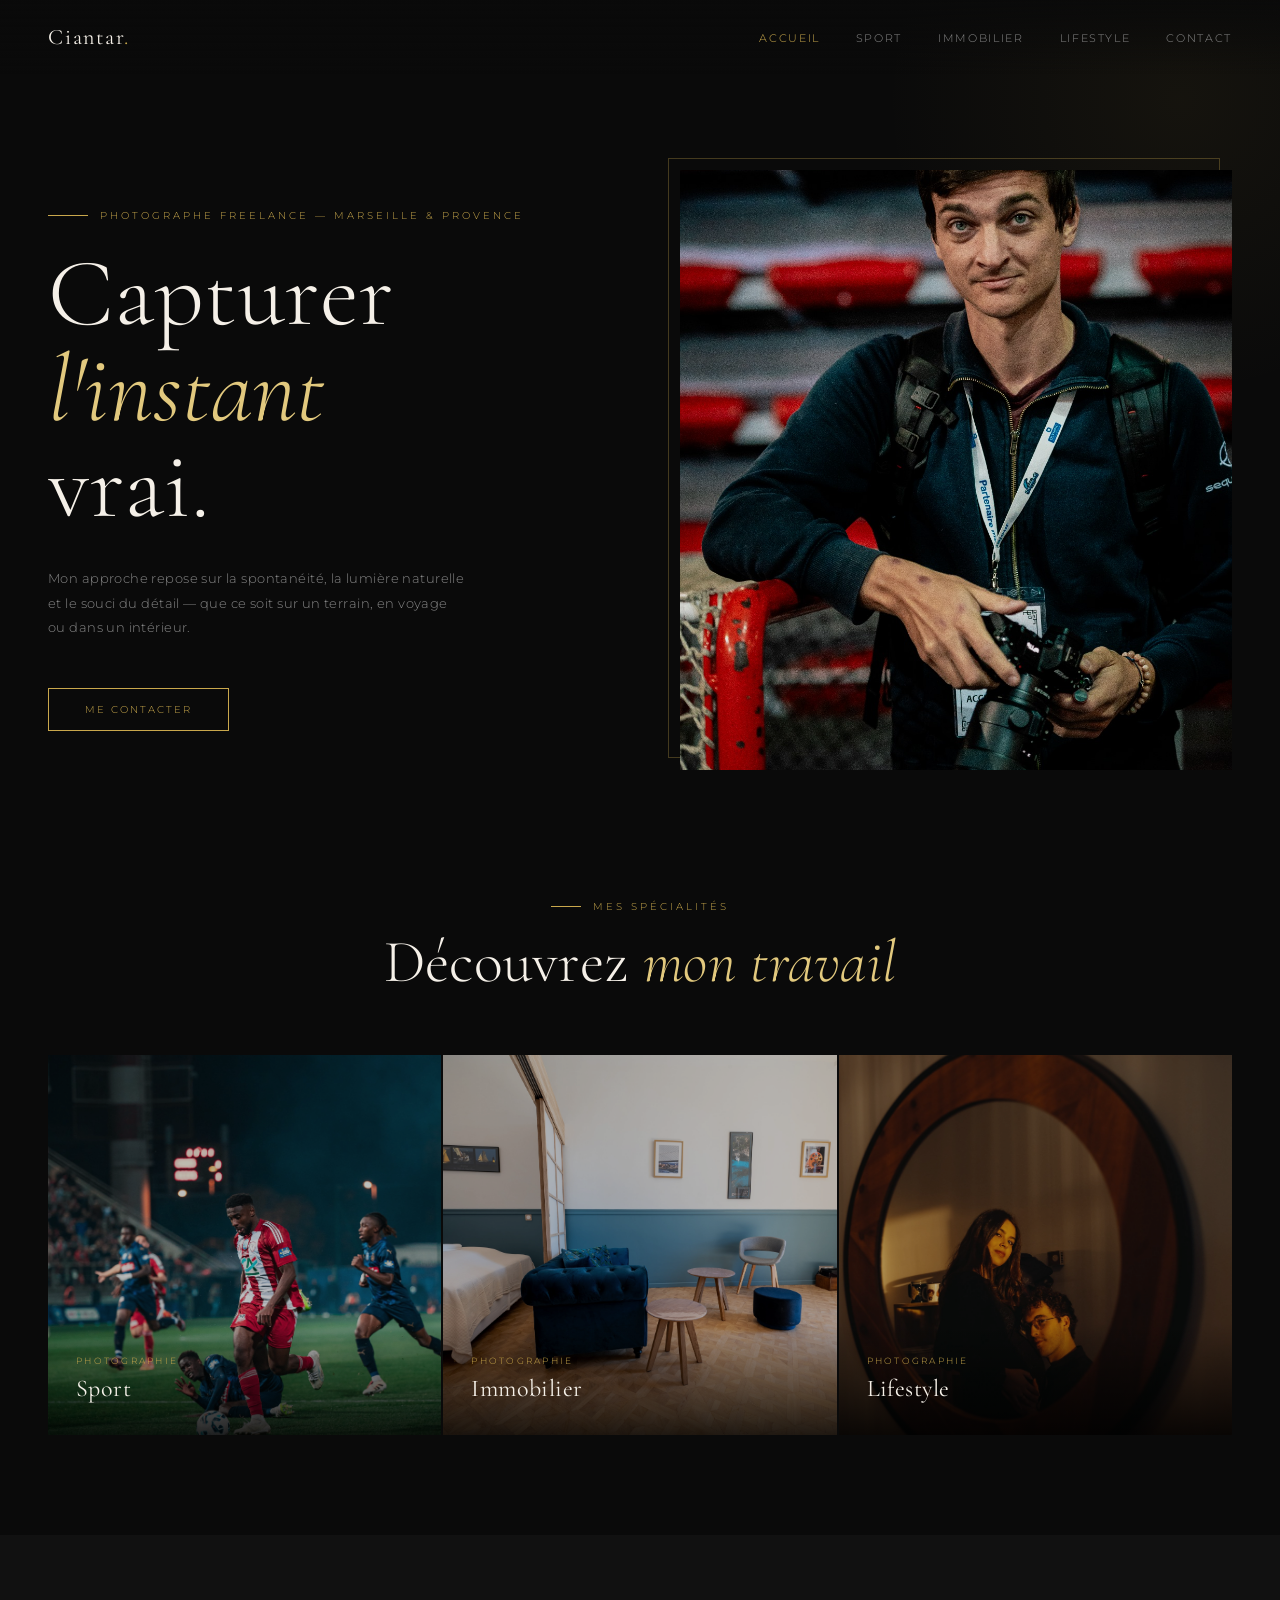
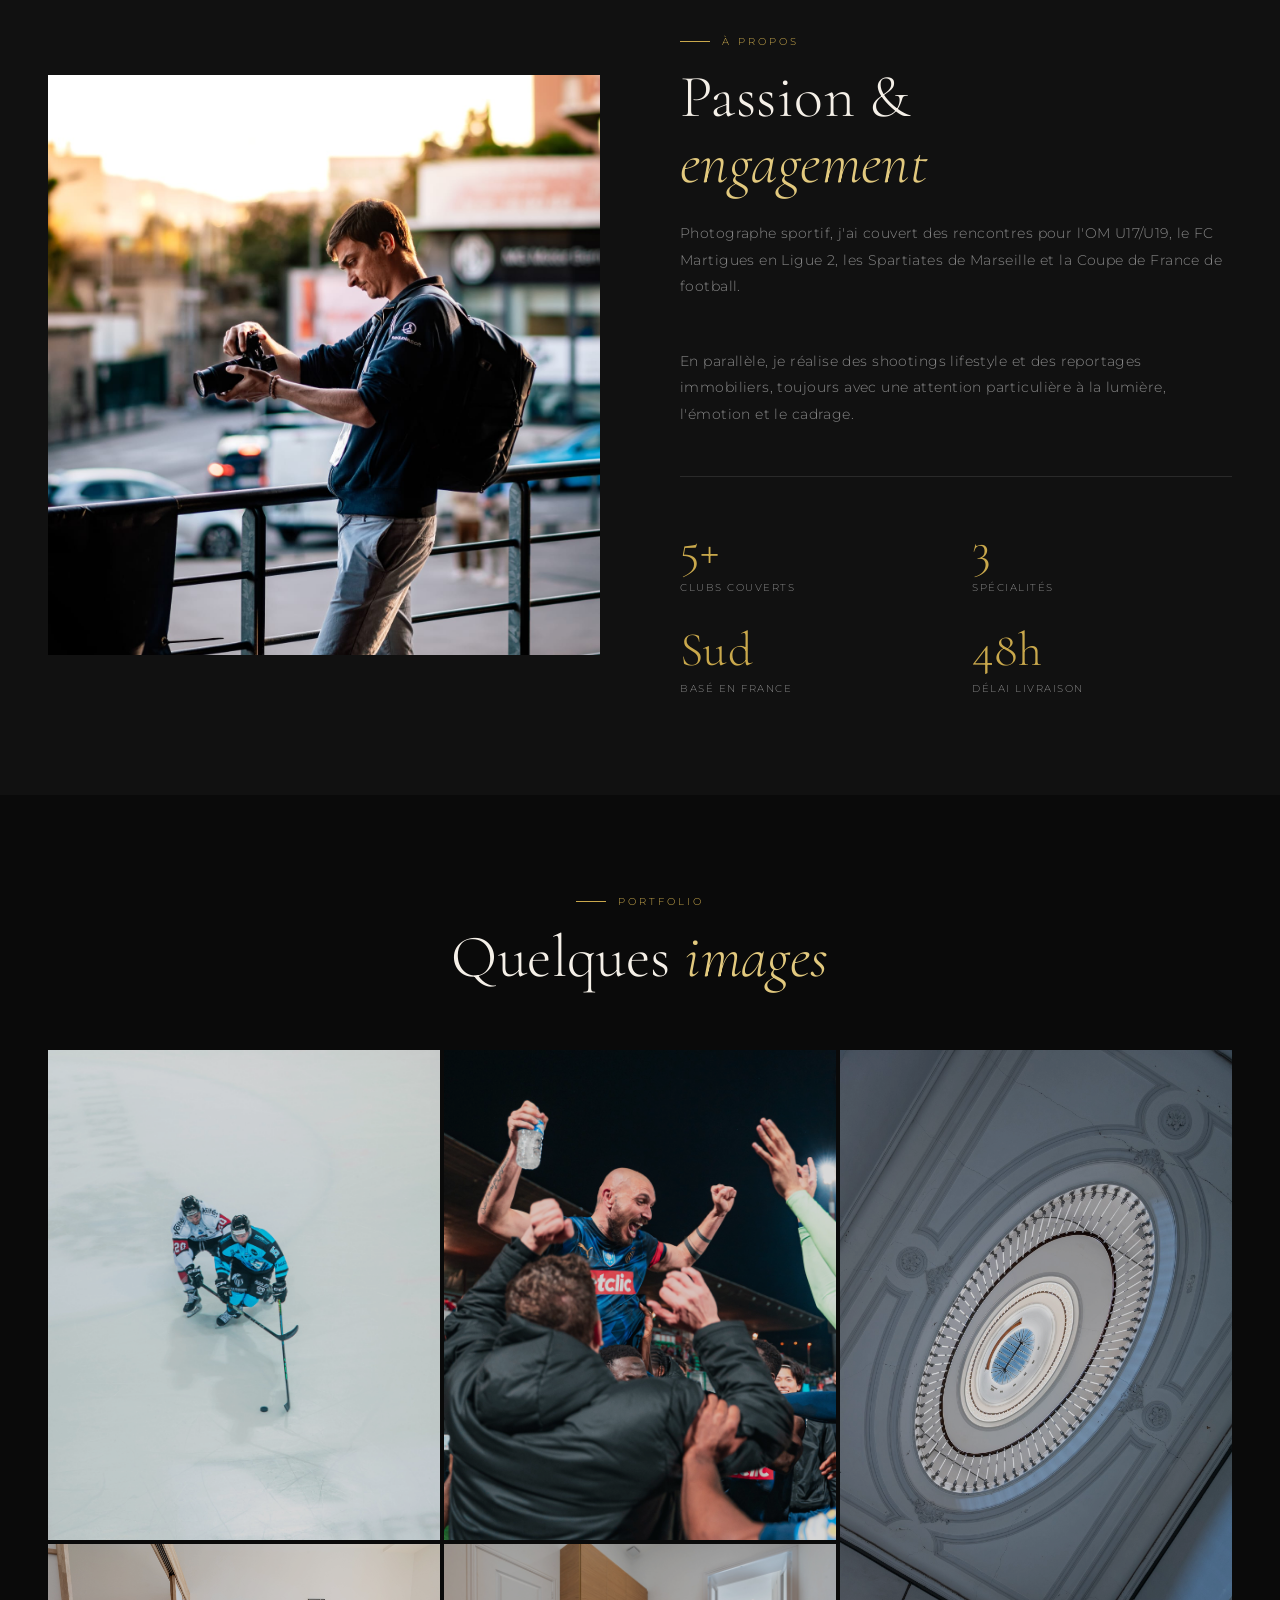
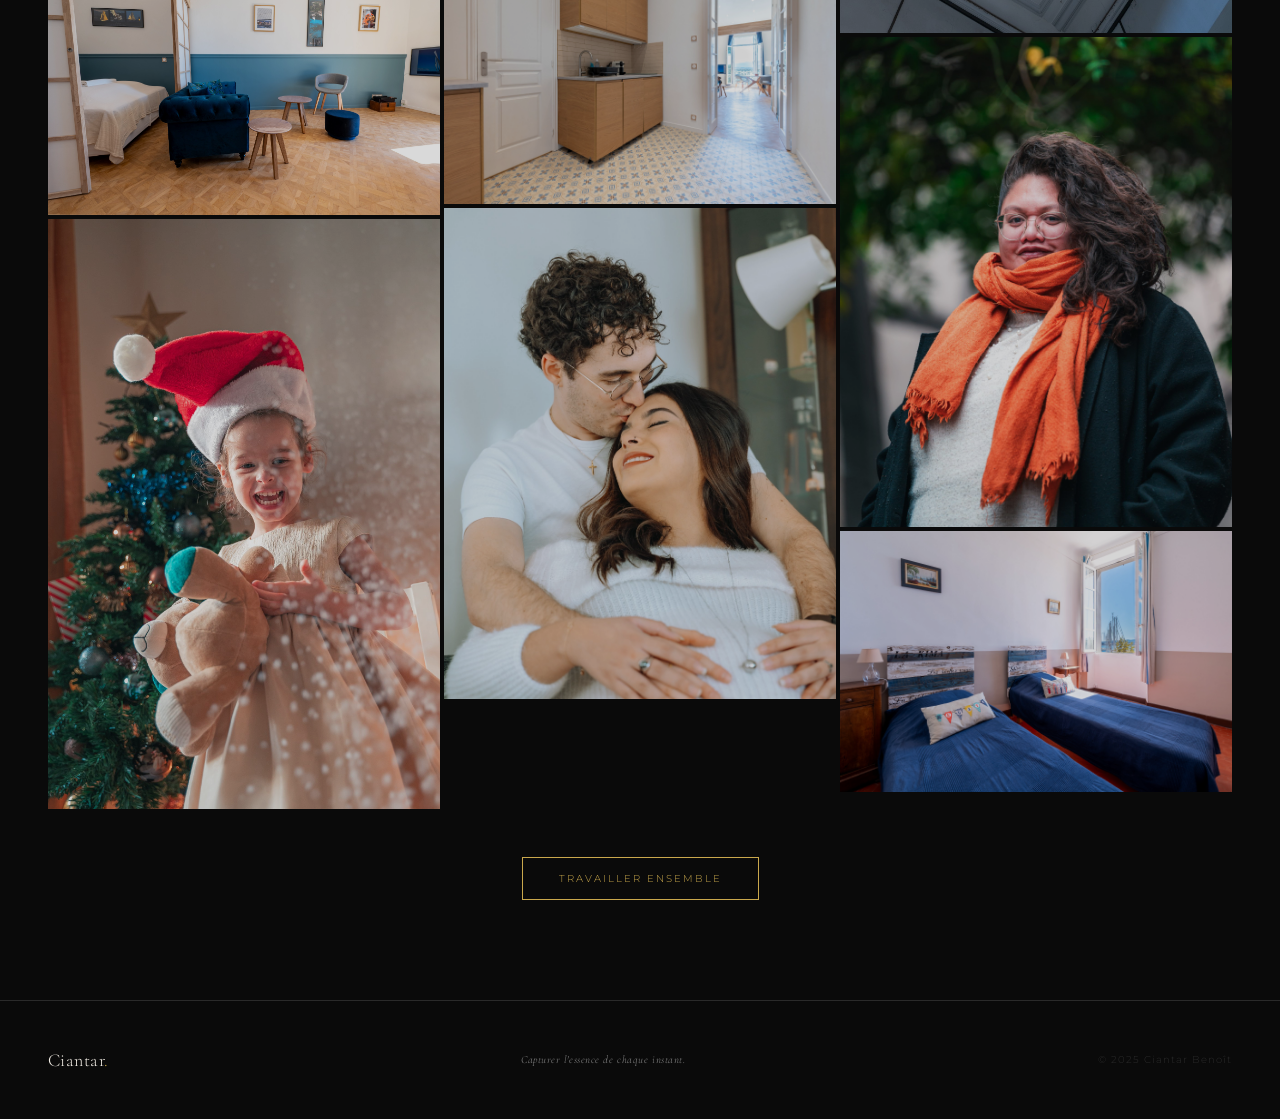
==== commit 4ad0d97f: "Nouveau site statique" ====
--- a/index.html
+++ b/index.html
@@ -1,19 +1,100 @@
-<!DOCTYPE html><html lang="fr"> <head><meta charset="utf-8"><meta name="viewport" content="width=device-width, initial-scale=1.0"><meta name="generator" content="Hostinger Website Builder"><!--[--><title>Photographe freelance spécialisé en sport, immobilier et lifestyle | Ciantar Benoit</title><meta name="description" content="Découvrez le portfolio de Ciantar Benoit, photographe freelance. Spécialisé dans le sport, l&#39;immobilier et le lifestyle, je capture des moments uniques. Explorez mes catégories pour voir mes travaux et contactez-moi pour vos projets photographiques."><link rel="icon" href="data:;base64,iVBORw0KGgo="><link rel="apple-touch-icon" href="data:;base64,iVBORw0KGgo="><meta content="https://ciantarbenoit.fr/" property="og:url"><link rel="canonical" href="index.html"><meta content="Photographe freelance spécialisé en sport, immobilier et lifestyle | Ciantar Benoit" property="og:title"><meta name="twitter:title" content="Photographe freelance spécialisé en sport, immobilier et lifestyle | Ciantar Benoit"><meta content="website" property="og:type"><meta property="og:description" content="Découvrez le portfolio de Ciantar Benoit, photographe freelance. Spécialisé dans le sport, l&#39;immobilier et le lifestyle, je capture des moments uniques. Explorez mes catégories pour voir mes travaux et contactez-moi pour vos projets photographiques."><meta name="twitter:description" content="Découvrez le portfolio de Ciantar Benoit, photographe freelance. Spécialisé dans le sport, l&#39;immobilier et le lifestyle, je capture des moments uniques. Explorez mes catégories pour voir mes travaux et contactez-moi pour vos projets photographiques."><meta property="og:site_name" content="Ciantar Benoit"><meta name="keywords" content="photographe freelance, sport, immobilier, lifestyle"><meta content="images/photo-2024-10-17-18-05-12-dOqabzD1VBUl9ra4.jpg" property="og:image"><meta content="images/photo-2024-10-17-18-05-12-dOqabzD1VBUl9ra4.jpg" name="twitter:image"><meta content="" property="og:image:alt"><meta content="" name="twitter:image:alt"><meta name="twitter:card" content="summary_large_image"><!----><link rel="preconnect"><!----><!----><!----><!----><!--[--><link rel="alternate" hreflang="x-default" href="index.html"><!--]--><link href="https://cdn.zyrosite.com/u1/google-fonts/font-faces?family=Montserrat:wght@400;500;600&amp;display=swap" rel="preconnect" crossorigin="true"><link href="https://cdn.zyrosite.com/u1/google-fonts/font-faces?family=Montserrat:wght@400;500;600&amp;display=swap" rel="preload" as="style"><link href="https://cdn.zyrosite.com/u1/google-fonts/font-faces?family=Montserrat:wght@400;500;600&amp;display=swap" rel="stylesheet" referrerpolicy="no-referrer"><!--]--><style></style><link rel="prefetch" href="images/traffic.txt"><script>(function(){const postDate = null;
-
-			const currentDate = new Date().setHours(0, 0, 0, 0);
-			const postPublishDate = new Date(postDate).setHours(0, 0, 0, 0);
-
-			if (postPublishDate && currentDate < postPublishDate) {
-				window.location.replace('/');
-			}
-		})();</script><link rel="stylesheet" href="_astro-1744324037808/_slug_.h-YUlnzt.css">
-<style>:root{--color-meteorite-dark: #2f1c6a;--color-meteorite-dark-2: #1F1346;--color-meteorite: #8c85ff;--color-meteorite-light: #d5dfff;--color-primary-dark: #5025d1;--color-primary: #673de6;--color-primary-light: #ebe4ff;--color-primary-charts: #B39EF3;--color-danger-dark: #d63163;--color-danger: #fc5185;--color-danger-light: #ffe8ef;--color-danger-charts: #FEA8C2;--color-warning-dark: #fea419;--color-warning-dark-2: #9F6000;--color-warning-charts: #FFD28C;--color-warning: #ffcd35;--color-warning-light: #fff8e2;--color-success-dark: #008361;--color-success: #00b090;--color-success-light: #def4f0;--color-dark: #1d1e20;--color-gray-dark: #36344d;--color-gray: #727586;--color-gray-border: #dadce0;--color-gray-light: #f2f3f6;--color-light: #fff;--color-azure: #357df9;--color-azure-light: #e3ebf9;--color-azure-dark: #265ab2;--color-indigo: #6366F1}.whats-app-bubble{position:fixed;right:20px;bottom:24px;z-index:1000;display:flex;cursor:pointer;border-radius:100px;box-shadow:#00000026 0 4px 12px}#wtpQualitySign_fixedCSS,#wtpQualitySign_popupCSS{bottom:10px!important}#wtpQualitySign_fixedCSS{z-index:17!important}#wtpQualitySign_popupCSS{z-index:18!important}
-</style></head>  <body> <div> <style>astro-island,astro-slot,astro-static-slot{display:contents}</style><script>(()=>{var e=async t=>{await(await t())()};(self.Astro||(self.Astro={})).only=e;window.dispatchEvent(new Event("astro:only"));})();;(()=>{var A=Object.defineProperty;var g=(i,o,a)=>o in i?A(i,o,{enumerable:!0,configurable:!0,writable:!0,value:a}):i[o]=a;var d=(i,o,a)=>g(i,typeof o!="symbol"?o+"":o,a);{let i={0:t=>m(t),1:t=>a(t),2:t=>new RegExp(t),3:t=>new Date(t),4:t=>new Map(a(t)),5:t=>new Set(a(t)),6:t=>BigInt(t),7:t=>new URL(t),8:t=>new Uint8Array(t),9:t=>new Uint16Array(t),10:t=>new Uint32Array(t),11:t=>1/0*t},o=t=>{let[l,e]=t;return l in i?i[l](e):void 0},a=t=>t.map(o),m=t=>typeof t!="object"||t===null?t:Object.fromEntries(Object.entries(t).map(([l,e])=>[l,o(e)]));class y extends HTMLElement{constructor(){super(...arguments);d(this,"Component");d(this,"hydrator");d(this,"hydrate",async()=>{var b;if(!this.hydrator||!this.isConnected)return;let e=(b=this.parentElement)==null?void 0:b.closest("astro-island[ssr]");if(e){e.addEventListener("astro:hydrate",this.hydrate,{once:!0});return}let c=this.querySelectorAll("astro-slot"),n={},h=this.querySelectorAll("template[data-astro-template]");for(let r of h){let s=r.closest(this.tagName);s!=null&&s.isSameNode(this)&&(n[r.getAttribute("data-astro-template")||"default"]=r.innerHTML,r.remove())}for(let r of c){let s=r.closest(this.tagName);s!=null&&s.isSameNode(this)&&(n[r.getAttribute("name")||"default"]=r.innerHTML)}let p;try{p=this.hasAttribute("props")?m(JSON.parse(this.getAttribute("props"))):{}}catch(r){let s=this.getAttribute("component-url")||"<unknown>",v=this.getAttribute("component-export");throw v&&(s+=` (export ${v})`),console.error(`[hydrate] Error parsing props for component ${s}`,this.getAttribute("props"),r),r}let u;await this.hydrator(this)(this.Component,p,n,{client:this.getAttribute("client")}),this.removeAttribute("ssr"),this.dispatchEvent(new CustomEvent("astro:hydrate"))});d(this,"unmount",()=>{this.isConnected||this.dispatchEvent(new CustomEvent("astro:unmount"))})}disconnectedCallback(){document.removeEventListener("astro:after-swap",this.unmount),document.addEventListener("astro:after-swap",this.unmount,{once:!0})}connectedCallback(){if(!this.hasAttribute("await-children")||document.readyState==="interactive"||document.readyState==="complete")this.childrenConnectedCallback();else{let e=()=>{document.removeEventListener("DOMContentLoaded",e),c.disconnect(),this.childrenConnectedCallback()},c=new MutationObserver(()=>{var n;((n=this.lastChild)==null?void 0:n.nodeType)===Node.COMMENT_NODE&&this.lastChild.nodeValue==="astro:end"&&(this.lastChild.remove(),e())});c.observe(this,{childList:!0}),document.addEventListener("DOMContentLoaded",e)}}async childrenConnectedCallback(){let e=this.getAttribute("before-hydration-url");e&&await import(e),this.start()}async start(){let e=JSON.parse(this.getAttribute("opts")),c=this.getAttribute("client");if(Astro[c]===void 0){window.addEventListener(`astro:${c}`,()=>this.start(),{once:!0});return}try{await Astro[c](async()=>{let n=this.getAttribute("renderer-url"),[h,{default:p}]=await Promise.all([import(this.getAttribute("component-url")),n?import(n):()=>()=>{}]),u=this.getAttribute("component-export")||"default";if(!u.includes("."))this.Component=h[u];else{this.Component=h;for(let f of u.split("."))this.Component=this.Component[f]}return this.hydrator=p,this.hydrate},e,this)}catch(n){console.error(`[astro-island] Error hydrating ${this.getAttribute("component-url")}`,n)}}attributeChangedCallback(){this.hydrate()}}d(y,"observedAttributes",["props"]),customElements.get("astro-island")||customElements.define("astro-island",y)}})();</script><astro-island uid="ZD7GUM" component-url="/_astro-1744324037808/ClientHead.CMjAs9Zt.js" component-export="default" renderer-url="/_astro-1744324037808/client.saBmrOkC.js" props="{&quot;page-noindex&quot;:[0],&quot;canonical-url&quot;:[0,&quot;https://ciantarbenoit.fr/&quot;],&quot;site-meta&quot;:[0,{&quot;version&quot;:[0,189],&quot;template&quot;:[0,&quot;aigenerated&quot;],&quot;metaTitle&quot;:[0,&quot;Ciantar Benoit&quot;],&quot;ogImageAlt&quot;:[0,&quot;&quot;],&quot;ogImagePath&quot;:[0,&quot;photo-2024-10-17-18-05-12-dOqabzD1VBUl9ra4.jpg&quot;],&quot;aiWebsiteType&quot;:[0,&quot;Portfolio&quot;],&quot;defaultLocale&quot;:[0,&quot;system&quot;],&quot;ogImageOrigin&quot;:[0,&quot;assets&quot;],&quot;ecommerceStoreId&quot;:[0,&quot;store_01JRGR8HSNN7V6NDTSXSEPRSQW&quot;],&quot;isPrivateModeActive&quot;:[0,false],&quot;demoEcommerceStoreId&quot;:[0,&quot;demo_01G0E9P2R0CFTNBWEEFCEV8EG5&quot;],&quot;shouldAddWWWPrefixToDomain&quot;:[0,false]}],&quot;domain&quot;:[0,&quot;ciantarbenoit.fr&quot;]}" ssr client="only" opts="{&quot;name&quot;:&quot;ClientHead&quot;,&quot;value&quot;:&quot;vue&quot;}"></astro-island> <script>(()=>{var e=async t=>{await(await t())()};(self.Astro||(self.Astro={})).load=e;window.dispatchEvent(new Event("astro:load"));})();</script><astro-island uid="rqk8b" prefix="v1" component-url="/_astro-1744324037808/Page.BcU8bFBc.js" component-export="default" renderer-url="/_astro-1744324037808/client.saBmrOkC.js" props="{&quot;pageData&quot;:[0,{&quot;pages&quot;:[0,{&quot;zKf4dd&quot;:[0,{&quot;date&quot;:[0,&quot;2024-05-08T07:01:25.381Z&quot;],&quot;meta&quot;:[0,{&quot;title&quot;:[0,&quot;Photographe freelance : sport, immobilier et lifestyle à découvrir.&quot;],&quot;ogImageAlt&quot;:[0,&quot;&quot;],&quot;description&quot;:[0,&quot;Bienvenue sur mon portfolio ! Je suis Benoit Ciantar, photographe freelance spécialisé dans le sport, l&#39;immobilier et le lifestyle. Explorez mes différentes catégories : hockey, foot, immobilier et lifestyle. N&#39;hésitez pas à me contacter pour toute demande ou collaboration.&quot;],&quot;ogImagePath&quot;:[0,&quot;https://cdn.zyrosite.com/cdn-builder-placeholders/blog/blog-placeholder-1.png&quot;],&quot;ogImageOrigin&quot;:[0,&quot;other&quot;]}],&quot;name&quot;:[0,&quot;Photographe freelance : sport, immobilier et lifestyle à découvrir.&quot;],&quot;slug&quot;:[0,&quot;photographe-freelance--sport-immobilier-et-lifestyle--dcouvrir&quot;],&quot;type&quot;:[0,&quot;blog&quot;],&quot;blocks&quot;:[1,[[0,&quot;ai-nKBYuU&quot;],[0,&quot;ai-7hnoq7&quot;]]],&quot;isDraft&quot;:[0,false],&quot;categories&quot;:[1,[]],&quot;coverImageAlt&quot;:[0,&quot;A person is engaged in photography, holding a Canon camera to their eye while wearing a multimedia vest. The background consists of blurred trees, creating an outdoor setting.&quot;],&quot;minutesToRead&quot;:[0,&quot;1&quot;],&quot;coverImagePath&quot;:[0,&quot;photo-1695140989222-5f980ec2d971&quot;],&quot;coverImageOrigin&quot;:[0,&quot;unsplash&quot;]}],&quot;zytf-T&quot;:[0,{&quot;date&quot;:[0,&quot;2024-05-08T07:01:25.377Z&quot;],&quot;meta&quot;:[0,{&quot;title&quot;:[0,&quot;Découvrez mon portfolio de photographie sportive, immobilière et lifestyle.&quot;],&quot;ogImageAlt&quot;:[0,&quot;&quot;],&quot;description&quot;:[0,&quot;En tant que photographe freelance, je capture des moments uniques dans le sport, l&#39;immobilier et le lifestyle. Explorez mes différentes catégories, y compris le hockey, le foot et d&#39;autres sports, ainsi que des projets immobiliers et des scènes de vie quotidienne. Contactez-moi pour plus d&#39;informations.&quot;],&quot;ogImagePath&quot;:[0,&quot;https://cdn.zyrosite.com/cdn-builder-placeholders/blog/blog-placeholder-1.png&quot;],&quot;ogImageOrigin&quot;:[0,&quot;other&quot;]}],&quot;name&quot;:[0,&quot;Découvrez mon portfolio de photographie sportive, immobilière et lifestyle.&quot;],&quot;slug&quot;:[0,&quot;dcouvrez-mon-portfolio-de-photographie-sportive-immobilire-et-lifestyle&quot;],&quot;type&quot;:[0,&quot;blog&quot;],&quot;blocks&quot;:[1,[[0,&quot;ai-AFuog3&quot;],[0,&quot;ai-zsz7gq&quot;]]],&quot;isDraft&quot;:[0,false],&quot;categories&quot;:[1,[]],&quot;coverImageAlt&quot;:[0,&quot;A photographer wearing a cowboy hat and pink shirt with intricate embroidery stands by the fence, holding a camera with a large lens, capturing events in an indoor arena. The scene is lively, with spectators sitting in the bleachers and people scattered near the center of the dirt arena.&quot;],&quot;minutesToRead&quot;:[0,&quot;1&quot;],&quot;coverImagePath&quot;:[0,&quot;photo-1586971662694-63adf8f4a97e&quot;],&quot;coverImageOrigin&quot;:[0,&quot;unsplash&quot;]}],&quot;ai-1Ns7L&quot;:[0,{&quot;meta&quot;:[0,{&quot;title&quot;:[0,&quot;Photographie Immobilière de Qualité&quot;],&quot;keywords&quot;:[1,[[0,&quot;photographie immobilière&quot;],[0,&quot;services de photographie&quot;],[0,&quot;annonces immobilières&quot;]]],&quot;description&quot;:[0,&quot;Découvrez mes services de photographie immobilière qui mettent en valeur chaque propriété. J&#39;attire les acheteurs avec des photos de qualité, idéales pour vos annonces immobilières. Contactez-moi pour faire la différence.&quot;],&quot;focusKeyword&quot;:[0,&quot;photographie immobilière&quot;]}],&quot;name&quot;:[0,&quot;Immobilier&quot;],&quot;slug&quot;:[0,&quot;photographie-immobiliere&quot;],&quot;type&quot;:[0,&quot;default&quot;],&quot;blocks&quot;:[1,[[0,&quot;ai-OkpAqe&quot;]]]}],&quot;ai-2569N&quot;:[0,{&quot;meta&quot;:[0,{&quot;title&quot;:[0,&quot;Photographe Freelance - Contactez-moi&quot;],&quot;noindex&quot;:[0,false],&quot;keywords&quot;:[1,[[0,&quot;collaboration photographie&quot;],[0,&quot;projet photographie&quot;],[0,&quot;Contactez-moi&quot;]]],&quot;description&quot;:[0,&quot;Contactez-moi pour toute demande de renseignements ou collaboration en photographie. Spécialisé dans le sport, l&#39;immobilier et le lifestyle, je suis prêt à discuter de votre projet et de vos besoins en photographie.&quot;],&quot;focusKeyword&quot;:[0,&quot;Contactez-moi&quot;]}],&quot;name&quot;:[0,&quot;Contact&quot;],&quot;slug&quot;:[0,&quot;contactez-moi&quot;],&quot;type&quot;:[0,&quot;default&quot;],&quot;blocks&quot;:[1,[[0,&quot;ai-wvISIo&quot;]]]}],&quot;ai-EroMB&quot;:[0,{&quot;meta&quot;:[0,{&quot;title&quot;:[0,&quot;Photographie Sportive: Hockey, Football &amp; Plus&quot;],&quot;noindex&quot;:[0,false],&quot;keywords&quot;:[1,[[0,&quot;photographie sportive&quot;],[0,&quot;hockey&quot;],[0,&quot;football&quot;]]],&quot;password&quot;:[0,&quot;&quot;],&quot;ogImageAlt&quot;:[0,&quot;&quot;],&quot;description&quot;:[0,&quot;Découvrez mes réalisations en photographie sportive, incluant hockey, football et d&#39;autres disciplines. Mon portfolio met en avant mon expertise dans l&#39;immobilier et le lifestyle. Contactez-moi pour vos projets photographiques uniques et authentiques.&quot;],&quot;focusKeyword&quot;:[0,&quot;photographie sportive&quot;],&quot;passwordDesign&quot;:[0,&quot;default&quot;],&quot;passwordBackText&quot;:[0,&quot;Back to&quot;],&quot;passwordButtonText&quot;:[0,&quot;Enter&quot;],&quot;passwordHeadingText&quot;:[0,&quot;Guest area&quot;],&quot;passwordSubheadingText&quot;:[0,&quot;Please enter the password to access the page&quot;],&quot;passwordPlaceholderText&quot;:[0,&quot;Type password&quot;]}],&quot;name&quot;:[0,&quot;Sports&quot;],&quot;slug&quot;:[0,&quot;photographie-sportive&quot;],&quot;type&quot;:[0,&quot;default&quot;],&quot;blocks&quot;:[1,[[0,&quot;ai-G753kf&quot;]]]}],&quot;ai-R6kw2&quot;:[0,{&quot;meta&quot;:[0,{&quot;title&quot;:[0,&quot;Photographie Lifestyle par Ciantar Benoit&quot;],&quot;keywords&quot;:[1,[[0,&quot;photographie lifestyle&quot;],[0,&quot;moments authentiques&quot;],[0,&quot;beauté du quotidien&quot;]]],&quot;description&quot;:[0,&quot;Découvrez l&#39;univers de la photographie lifestyle avec Ciantar Benoit. Capturant des moments authentiques, je mets en valeur la beauté du quotidien à travers des images inspirantes. Explorez mes projets et laissez-vous séduire par mon approche unique.&quot;],&quot;focusKeyword&quot;:[0,&quot;photographie lifestyle&quot;]}],&quot;name&quot;:[0,&quot;Lifestyle&quot;],&quot;slug&quot;:[0,&quot;photographie-lifestyle&quot;],&quot;type&quot;:[0,&quot;default&quot;],&quot;blocks&quot;:[1,[[0,&quot;ai-XaWKWn&quot;]]]}],&quot;ai-ZsH2g&quot;:[0,{&quot;meta&quot;:[0,{&quot;title&quot;:[0,&quot;Photographe freelance spécialisé en sport, immobilier et lifestyle&quot;],&quot;keywords&quot;:[1,[[0,&quot;photographe freelance&quot;],[0,&quot;sport&quot;],[0,&quot;immobilier&quot;],[0,&quot;lifestyle&quot;]]],&quot;description&quot;:[0,&quot;Découvrez le portfolio de Ciantar Benoit, photographe freelance. Spécialisé dans le sport, l&#39;immobilier et le lifestyle, je capture des moments uniques. Explorez mes catégories pour voir mes travaux et contactez-moi pour vos projets photographiques.&quot;],&quot;focusKeyword&quot;:[0,&quot;photographe freelance&quot;]}],&quot;name&quot;:[0,&quot;Accueil&quot;],&quot;slug&quot;:[0,&quot;accueil&quot;],&quot;type&quot;:[0,&quot;default&quot;],&quot;blocks&quot;:[1,[[0,&quot;ai-dhPT1z&quot;],[0,&quot;ai-TfyHXA&quot;],[0,&quot;ai-fd2ris&quot;],[0,&quot;ai-19MSIP&quot;]]]}]}],&quot;blocks&quot;:[0,{&quot;header&quot;:[0,{&quot;type&quot;:[0,&quot;BlockNavigation&quot;],&quot;mobile&quot;:[0,{&quot;height&quot;:[0,74],&quot;logoHeight&quot;:[0,26]}],&quot;desktop&quot;:[0,{&quot;height&quot;:[0,86],&quot;logoHeight&quot;:[0,26]}],&quot;settings&quot;:[0,{&quot;styles&quot;:[0,{&quot;width&quot;:[0,&quot;1240px&quot;],&quot;padding&quot;:[0,&quot;30px 16px 30px 16px&quot;],&quot;m-padding&quot;:[0,&quot;24px 16px 24px 16px&quot;],&quot;logo-width&quot;:[0,&quot;146.35888671875px&quot;],&quot;cartIconSize&quot;:[0,&quot;24px&quot;],&quot;link-spacing&quot;:[0,&quot;32px&quot;],&quot;m-logo-width&quot;:[0,&quot;146.35888671875px&quot;],&quot;m-link-spacing&quot;:[0,&quot;20px&quot;],&quot;element-spacing&quot;:[0,&quot;32px&quot;],&quot;contrastBackgroundColor&quot;:[0,&quot;rgb(224, 224, 224)&quot;]}],&quot;cartText&quot;:[0,&quot;&quot;],&quot;isSticky&quot;:[0,true],&quot;showLogo&quot;:[0,true],&quot;headerLayout&quot;:[0,&quot;desktop-1&quot;],&quot;isCartVisible&quot;:[0,true],&quot;logoImagePath&quot;:[0,&quot;ai-logo-AE0PpKXvpeiLkkeJ.svg&quot;],&quot;mHeaderLayout&quot;:[0,&quot;mobile-1&quot;],&quot;logoImageOrigin&quot;:[0,&quot;assets&quot;],&quot;selectedLogoType&quot;:[0,&quot;image&quot;],&quot;mobileLinksAlignment&quot;:[0,&quot;right&quot;]}],&quot;zindexes&quot;:[1,[]],&quot;background&quot;:[0,{&quot;color&quot;:[0,&quot;#ffffff&quot;],&quot;current&quot;:[0,&quot;color&quot;],&quot;isTransparent&quot;:[0,false]}],&quot;components&quot;:[1,[]],&quot;fontWeight&quot;:[0,400],&quot;logoAspectRatio&quot;:[0,2.342857142857143],&quot;navLinkTextColor&quot;:[0,&quot;#0d141a&quot;],&quot;navLinkTextColorHover&quot;:[0,&quot;#0d141a&quot;]}],&quot;zSiG-O&quot;:[0,{&quot;slot&quot;:[0,&quot;footer&quot;],&quot;type&quot;:[0,&quot;BlockLayout&quot;],&quot;mobile&quot;:[0,{&quot;minHeight&quot;:[0,537]}],&quot;desktop&quot;:[0,{&quot;minHeight&quot;:[0,368]}],&quot;settings&quot;:[0,{&quot;styles&quot;:[0,{&quot;cols&quot;:[0,&quot;12&quot;],&quot;rows&quot;:[0,10],&quot;width&quot;:[0,&quot;1224px&quot;],&quot;m-rows&quot;:[0,&quot;1&quot;],&quot;col-gap&quot;:[0,&quot;24px&quot;],&quot;row-gap&quot;:[0,&quot;16px&quot;],&quot;row-size&quot;:[0,&quot;48px&quot;],&quot;column-gap&quot;:[0,&quot;24px&quot;],&quot;block-padding&quot;:[0,&quot;16px 0 16px 0&quot;],&quot;m-block-padding&quot;:[0,&quot;40px 16px 40px 16px&quot;]}]}],&quot;zindexes&quot;:[1,[[0,&quot;ai-4Wrws7&quot;],[0,&quot;ai-zLquS5&quot;],[0,&quot;ai-9bLT6I&quot;],[0,&quot;ai-05sIut&quot;],[0,&quot;zaeGuL&quot;]]],&quot;background&quot;:[0,{&quot;color&quot;:[0,&quot;#617DA1&quot;],&quot;current&quot;:[0,&quot;color&quot;]}],&quot;components&quot;:[1,[[0,&quot;ai-4Wrws7&quot;],[0,&quot;ai-zLquS5&quot;],[0,&quot;ai-9bLT6I&quot;],[0,&quot;ai-05sIut&quot;],[0,&quot;zaeGuL&quot;]]],&quot;initialBlockId&quot;:[0,&quot;W7N_1fYuy&quot;],&quot;shouldKeepGridVisible&quot;:[0,false]}],&quot;ai-19MSIP&quot;:[0,{&quot;type&quot;:[0,&quot;BlockLayout&quot;],&quot;mobile&quot;:[0,{&quot;minHeight&quot;:[0,1026]}],&quot;desktop&quot;:[0,{&quot;minHeight&quot;:[0,1345]}],&quot;settings&quot;:[0,{&quot;styles&quot;:[0,{&quot;block-padding&quot;:[0,&quot;16px 0 16px 0&quot;],&quot;m-block-padding&quot;:[0,&quot;16px&quot;]}]}],&quot;zindexes&quot;:[1,[[0,&quot;ai-CHvGnY&quot;],[0,&quot;ai-so-QuD&quot;],[0,&quot;zVF_Yb&quot;]]],&quot;attachment&quot;:[0,&quot;fixed&quot;],&quot;background&quot;:[0,{&quot;color&quot;:[0,&quot;#ffffff&quot;],&quot;current&quot;:[0,&quot;color&quot;],&quot;gradient&quot;:[0,{&quot;angle&quot;:[0,135],&quot;colors&quot;:[1,[[0,{&quot;value&quot;:[0,&quot;#21272E&quot;]}],[0,{&quot;value&quot;:[0,&quot;rgb(143, 17, 168)&quot;]}]]],&quot;isAnimated&quot;:[0,false]}],&quot;overlay-opacity&quot;:[0,&quot;0.90&quot;]}],&quot;components&quot;:[1,[[0,&quot;ai-CHvGnY&quot;],[0,&quot;ai-so-QuD&quot;],[0,&quot;zVF_Yb&quot;]]],&quot;snapRowGap&quot;:[0,12],&quot;initialBlockId&quot;:[0,&quot;zB_M32&quot;]}],&quot;ai-TfyHXA&quot;:[0,{&quot;type&quot;:[0,&quot;BlockLayout&quot;],&quot;mobile&quot;:[0,{&quot;minHeight&quot;:[0,1744]}],&quot;desktop&quot;:[0,{&quot;minHeight&quot;:[0,1376]}],&quot;settings&quot;:[0,{&quot;styles&quot;:[0,{&quot;block-padding&quot;:[0,&quot;16px 0 16px 0&quot;],&quot;m-block-padding&quot;:[0,&quot;16px&quot;]}]}],&quot;zindexes&quot;:[1,[[0,&quot;ai-HsruUn&quot;],[0,&quot;ai-3TumqM&quot;],[0,&quot;ai-eWhwAq&quot;],[0,&quot;ai-De7ZJr&quot;],[0,&quot;ai-UD6P4j&quot;],[0,&quot;ai-V3quCS&quot;],[0,&quot;ai-vFrnLc&quot;],[0,&quot;ai-vvDpN_&quot;],[0,&quot;ai--lnysk&quot;],[0,&quot;ai--nDpD3&quot;],[0,&quot;ai-M4Gjaf&quot;],[0,&quot;ai-SbcC5U&quot;],[0,&quot;ai-4tzILJ&quot;],[0,&quot;ai-jSHCEU&quot;],[0,&quot;ai-1-eFbK&quot;],[0,&quot;ai-ROHsOu&quot;],[0,&quot;ai-0_DP7a&quot;],[0,&quot;ai-aSySDM&quot;]]],&quot;attachment&quot;:[0,&quot;fixed&quot;],&quot;background&quot;:[0,{&quot;color&quot;:[0,&quot;#ffffff&quot;],&quot;current&quot;:[0,&quot;color&quot;],&quot;gradient&quot;:[0,{&quot;angle&quot;:[0,135],&quot;colors&quot;:[1,[[0,{&quot;value&quot;:[0,&quot;#21272E&quot;]}],[0,{&quot;value&quot;:[0,&quot;rgb(143, 17, 168)&quot;]}]]],&quot;isAnimated&quot;:[0,false]}],&quot;overlay-opacity&quot;:[0,&quot;0.90&quot;]}],&quot;components&quot;:[1,[[0,&quot;ai-HsruUn&quot;],[0,&quot;ai-3TumqM&quot;],[0,&quot;ai-eWhwAq&quot;],[0,&quot;ai-De7ZJr&quot;],[0,&quot;ai-UD6P4j&quot;],[0,&quot;ai-V3quCS&quot;],[0,&quot;ai-vFrnLc&quot;],[0,&quot;ai-vvDpN_&quot;],[0,&quot;ai--lnysk&quot;],[0,&quot;ai--nDpD3&quot;],[0,&quot;ai-M4Gjaf&quot;],[0,&quot;ai-SbcC5U&quot;],[0,&quot;ai-4tzILJ&quot;],[0,&quot;ai-jSHCEU&quot;],[0,&quot;ai-1-eFbK&quot;],[0,&quot;ai-ROHsOu&quot;],[0,&quot;ai-0_DP7a&quot;],[0,&quot;ai-aSySDM&quot;]]],&quot;initialBlockId&quot;:[0,&quot;zEX9Q9&quot;]}],&quot;ai-dhPT1z&quot;:[0,{&quot;type&quot;:[0,&quot;BlockLayout&quot;],&quot;mobile&quot;:[0,{&quot;minHeight&quot;:[0,955]}],&quot;desktop&quot;:[0,{&quot;minHeight&quot;:[0,688]}],&quot;settings&quot;:[0,{&quot;styles&quot;:[0,{&quot;block-padding&quot;:[0,&quot;16px 0 16px 0&quot;],&quot;m-block-padding&quot;:[0,&quot;16px&quot;]}]}],&quot;zindexes&quot;:[1,[[0,&quot;ai-HBUMMu&quot;],[0,&quot;ai-CFiyjb&quot;],[0,&quot;ai-FFjv82&quot;],[0,&quot;ai-HOTeOk&quot;],[0,&quot;ai-LQy6K7&quot;]]],&quot;background&quot;:[0,{&quot;color&quot;:[0,&quot;#617DA1&quot;],&quot;current&quot;:[0,&quot;color&quot;],&quot;gradient&quot;:[0,{&quot;angle&quot;:[0,135],&quot;colors&quot;:[1,[[0,{&quot;value&quot;:[0,&quot;#21272E&quot;]}],[0,{&quot;value&quot;:[0,&quot;rgb(143, 17, 168)&quot;]}]]],&quot;isAnimated&quot;:[0,false]}],&quot;overlay-opacity&quot;:[0,&quot;0.85&quot;]}],&quot;components&quot;:[1,[[0,&quot;ai-HBUMMu&quot;],[0,&quot;ai-CFiyjb&quot;],[0,&quot;ai-FFjv82&quot;],[0,&quot;ai-HOTeOk&quot;],[0,&quot;ai-LQy6K7&quot;]]],&quot;snapRowGap&quot;:[0,12],&quot;initialBlockId&quot;:[0,&quot;zkjkA7&quot;]}],&quot;ai-fd2ris&quot;:[0,{&quot;type&quot;:[0,&quot;BlockLayout&quot;],&quot;mobile&quot;:[0,{&quot;minHeight&quot;:[0,1182]}],&quot;desktop&quot;:[0,{&quot;minHeight&quot;:[0,965]}],&quot;settings&quot;:[0,{&quot;styles&quot;:[0,{&quot;block-padding&quot;:[0,&quot;16px 0 16px 0&quot;],&quot;m-block-padding&quot;:[0,&quot;16px&quot;]}]}],&quot;zindexes&quot;:[1,[[0,&quot;ai-fvQjcI&quot;],[0,&quot;ai-1nl4g5&quot;],[0,&quot;ai-Z5O9Pf&quot;],[0,&quot;ai-T3oOyJ&quot;],[0,&quot;ai-sQQ-z6&quot;],[0,&quot;ai-9HvJCB&quot;],[0,&quot;ai-bGtZKw&quot;],[0,&quot;zl4MSr&quot;]]],&quot;attachment&quot;:[0,&quot;fixed&quot;],&quot;background&quot;:[0,{&quot;color&quot;:[0,&quot;rgb(239, 242, 249)&quot;],&quot;current&quot;:[0,&quot;color&quot;],&quot;gradient&quot;:[0,{&quot;angle&quot;:[0,135],&quot;colors&quot;:[1,[[0,{&quot;value&quot;:[0,&quot;#21272E&quot;]}],[0,{&quot;value&quot;:[0,&quot;rgb(143, 17, 168)&quot;]}]]],&quot;isAnimated&quot;:[0,false]}],&quot;overlay-opacity&quot;:[0,&quot;0.90&quot;]}],&quot;components&quot;:[1,[[0,&quot;ai-fvQjcI&quot;],[0,&quot;ai-1nl4g5&quot;],[0,&quot;ai-Z5O9Pf&quot;],[0,&quot;ai-T3oOyJ&quot;],[0,&quot;ai-sQQ-z6&quot;],[0,&quot;ai-9HvJCB&quot;],[0,&quot;ai-bGtZKw&quot;],[0,&quot;zl4MSr&quot;]]],&quot;initialBlockId&quot;:[0,&quot;z9CldH&quot;]}]}],&quot;elements&quot;:[0,{&quot;zVF_Yb&quot;:[0,{&quot;type&quot;:[0,&quot;GridGallery&quot;],&quot;images&quot;:[1,[[0,{&quot;alt&quot;:[0,&quot;&quot;],&quot;path&quot;:[0,&quot;spartiates-1-4-YrDWanGeL4HzkEZQ.jpg&quot;],&quot;origin&quot;:[0,&quot;assets&quot;]}],[0,{&quot;alt&quot;:[0,&quot;&quot;],&quot;path&quot;:[0,&quot;coupedefrance-1-28-dWxvlX38KaU5B4y0.jpg&quot;],&quot;origin&quot;:[0,&quot;assets&quot;]}],[0,{&quot;alt&quot;:[0,&quot;&quot;],&quot;path&quot;:[0,&quot;immeuble-1-4-m5KMvVX5ENT0QpW2.jpg&quot;],&quot;origin&quot;:[0,&quot;assets&quot;]}],[0,{&quot;alt&quot;:[0,&quot;&quot;],&quot;path&quot;:[0,&quot;cuisine-2-YZ982yoq8PcaPwWX.jpg&quot;],&quot;origin&quot;:[0,&quot;assets&quot;]}],[0,{&quot;alt&quot;:[0,&quot;&quot;],&quot;path&quot;:[0,&quot;spartiates-1-5-AoPWeBolXlsO8jy7.jpg&quot;],&quot;origin&quot;:[0,&quot;assets&quot;]}],[0,{&quot;alt&quot;:[0,&quot;&quot;],&quot;path&quot;:[0,&quot;jade-19-YBg7p3WjqwuxPk65.jpg&quot;],&quot;origin&quot;:[0,&quot;assets&quot;]}],[0,{&quot;alt&quot;:[0,&quot;&quot;],&quot;path&quot;:[0,&quot;chambre-1-2-Yyv9oz1xQZt589rN.jpg&quot;],&quot;origin&quot;:[0,&quot;assets&quot;]}],[0,{&quot;alt&quot;:[0,&quot;&quot;],&quot;path&quot;:[0,&quot;orleans-1-20-YKb3J5g1R8Ib00jz.jpg&quot;],&quot;origin&quot;:[0,&quot;assets&quot;]}],[0,{&quot;alt&quot;:[0,&quot;&quot;],&quot;path&quot;:[0,&quot;parc-1-A3Q2p0681GcrwQ3L.jpg&quot;],&quot;origin&quot;:[0,&quot;assets&quot;]}]]],&quot;mobile&quot;:[0,{&quot;top&quot;:[0,160],&quot;left&quot;:[0,0],&quot;width&quot;:[0,328],&quot;height&quot;:[0,838],&quot;columnGap&quot;:[0,12],&quot;columnCount&quot;:[0,2]}],&quot;desktop&quot;:[0,{&quot;top&quot;:[0,240],&quot;left&quot;:[0,103],&quot;width&quot;:[0,1018],&quot;height&quot;:[0,1018],&quot;columnGap&quot;:[0,12],&quot;columnCount&quot;:[0,3]}],&quot;settings&quot;:[0,{&quot;layout&quot;:[0,&quot;grid&quot;],&quot;styles&quot;:[0,{&quot;m-element-margin&quot;:[0,&quot;0 0 16px 0&quot;]}],&quot;imageClickAction&quot;:[0,&quot;lightbox&quot;]}],&quot;animation&quot;:[0,{&quot;name&quot;:[0,&quot;slide&quot;],&quot;type&quot;:[0,&quot;global&quot;]}]}],&quot;zaeGuL&quot;:[0,{&quot;type&quot;:[0,&quot;GridTextBox&quot;],&quot;mobile&quot;:[0,{&quot;top&quot;:[0,32],&quot;left&quot;:[0,0],&quot;width&quot;:[0,328],&quot;height&quot;:[0,72]}],&quot;content&quot;:[0,&quot;&lt;p dir=\&quot;auto\&quot; style=\&quot;color: #ffffff\&quot; class=\&quot;body\&quot;&gt;Capturer l&#39;essence du sport, de l&#39;immobilier et du lifestyle à travers mon objectif.&lt;/p&gt;&quot;],&quot;desktop&quot;:[0,{&quot;top&quot;:[0,104],&quot;left&quot;:[0,103],&quot;width&quot;:[0,503],&quot;height&quot;:[0,48]}],&quot;settings&quot;:[0,{&quot;styles&quot;:[0,{&quot;text&quot;:[0,&quot;left&quot;],&quot;align&quot;:[0,&quot;flex-start&quot;],&quot;justify&quot;:[0,&quot;flex-start&quot;],&quot;m-element-margin&quot;:[0,&quot;0 0 16px 0&quot;]}]}],&quot;animation&quot;:[0,{&quot;name&quot;:[0,&quot;slide&quot;],&quot;type&quot;:[0,&quot;global&quot;]}],&quot;initialElementId&quot;:[0,&quot;z5lWqG&quot;]}],&quot;zl4MSr&quot;:[0,{&quot;rel&quot;:[0,&quot;nofollow&quot;],&quot;type&quot;:[0,&quot;GridImage&quot;],&quot;mobile&quot;:[0,{&quot;top&quot;:[0,250],&quot;left&quot;:[0,0],&quot;width&quot;:[0,328],&quot;height&quot;:[0,320]}],&quot;desktop&quot;:[0,{&quot;top&quot;:[0,170],&quot;crop&quot;:[0,{&quot;top&quot;:[0,0],&quot;left&quot;:[0,100],&quot;scale&quot;:[0,1]}],&quot;left&quot;:[0,47],&quot;width&quot;:[0,456],&quot;height&quot;:[0,584],&quot;borderRadius&quot;:[0,&quot;20px&quot;]}],&quot;settings&quot;:[0,{&quot;alt&quot;:[0,&quot;&quot;],&quot;path&quot;:[0,&quot;photo-2024-11-23-11-48-34-dWxvlXLlpySbNrJX.jpg&quot;],&quot;origin&quot;:[0,&quot;assets&quot;],&quot;styles&quot;:[0,{&quot;align&quot;:[0,&quot;center&quot;],&quot;justify&quot;:[0,&quot;center&quot;],&quot;m-element-margin&quot;:[0,&quot;0 0 16px 0&quot;]}],&quot;clickAction&quot;:[0,&quot;none&quot;]}],&quot;animation&quot;:[0,{&quot;name&quot;:[0,&quot;slide&quot;],&quot;type&quot;:[0,&quot;global&quot;]}],&quot;shapeMaskSource&quot;:[0,&quot;data:image/svg+xml,&lt;svg xmlns=\&quot;http://www.w3.org/2000/svg\&quot; width=\&quot;100%\&quot; height=\&quot;100%\&quot; preserveAspectRatio=\&quot;none\&quot; viewBox=\&quot;0 0 200 200\&quot; fill=\&quot;none\&quot;&gt;&lt;path fill-rule=\&quot;evenodd\&quot; clip-rule=\&quot;evenodd\&quot; d=\&quot;M18.4046 100.422C8.31777 102.425 0.714259 111.325 0.714259 122L0.714256 178C0.714256 190.15 10.564 200 22.7143 200H78.7143C89.6402 200 98.7058 192.035 100.422 181.595C102.425 191.682 111.325 199.286 122 199.286H178C190.15 199.286 200 189.436 200 177.286V121.286C200 110.36 192.035 101.294 181.596 99.578C191.682 97.5746 199.286 88.6752 199.286 78V22C199.286 9.84974 189.436 2.97894e-06 177.286 2.44784e-06L121.286 0C110.36 -4.77585e-07 101.294 7.96461 99.5781 18.4046C97.5747 8.31778 88.6753 0.71428 78 0.71428H22C9.84974 0.71428 0 10.564 0 22.7143V78.7143C0 89.6401 7.96462 98.7058 18.4046 100.422Z\&quot; fill=\&quot;%23727586\&quot;/&gt;&lt;/svg&gt;&quot;],&quot;initialElementId&quot;:[0,&quot;zkOc6S&quot;],&quot;fullResolutionWidth&quot;:[0,1064],&quot;fullResolutionHeight&quot;:[0,1600]}],&quot;ai--lnysk&quot;:[0,{&quot;rel&quot;:[0,&quot;nofollow&quot;],&quot;href&quot;:[0,&quot;/photographie-lifestyle&quot;],&quot;type&quot;:[0,&quot;GridImage&quot;],&quot;mobile&quot;:[0,{&quot;top&quot;:[0,931],&quot;left&quot;:[0,0],&quot;width&quot;:[0,328],&quot;height&quot;:[0,240]}],&quot;desktop&quot;:[0,{&quot;top&quot;:[0,800],&quot;crop&quot;:[0,{&quot;top&quot;:[0,71.56133828996283],&quot;left&quot;:[0,100],&quot;scale&quot;:[0,1]}],&quot;left&quot;:[0,52],&quot;width&quot;:[0,503],&quot;height&quot;:[0,360],&quot;borderRadius&quot;:[0,&quot;20px&quot;]}],&quot;settings&quot;:[0,{&quot;alt&quot;:[0,&quot;&quot;],&quot;path&quot;:[0,&quot;parc-1-8-ALpeJEMyXaUQk41N.jpg&quot;],&quot;origin&quot;:[0,&quot;assets&quot;],&quot;styles&quot;:[0,{&quot;align&quot;:[0,&quot;center&quot;],&quot;justify&quot;:[0,&quot;center&quot;],&quot;m-element-margin&quot;:[0,&quot;0 0 16px 0&quot;]}],&quot;clickAction&quot;:[0,&quot;link&quot;]}],&quot;animation&quot;:[0,{&quot;name&quot;:[0,&quot;slide&quot;],&quot;type&quot;:[0,&quot;global&quot;]}],&quot;linkedPageId&quot;:[0,&quot;ai-R6kw2&quot;],&quot;initialElementId&quot;:[0,&quot;zxsuNH&quot;],&quot;fullResolutionWidth&quot;:[0,1727],&quot;fullResolutionHeight&quot;:[0,2160]}],&quot;ai--nDpD3&quot;:[0,{&quot;rel&quot;:[0,&quot;nofollow&quot;],&quot;href&quot;:[0,&quot;/contactez-moi&quot;],&quot;type&quot;:[0,&quot;GridImage&quot;],&quot;mobile&quot;:[0,{&quot;top&quot;:[0,1304],&quot;left&quot;:[0,0],&quot;width&quot;:[0,328],&quot;height&quot;:[0,240]}],&quot;desktop&quot;:[0,{&quot;top&quot;:[0,800],&quot;left&quot;:[0,670],&quot;width&quot;:[0,503],&quot;height&quot;:[0,360],&quot;borderRadius&quot;:[0,&quot;20px&quot;]}],&quot;settings&quot;:[0,{&quot;alt&quot;:[0,&quot;&quot;],&quot;path&quot;:[0,&quot;photo-2024-10-17-18-05-12-dOqabzD1VBUl9ra4.jpg&quot;],&quot;origin&quot;:[0,&quot;assets&quot;],&quot;styles&quot;:[0,{&quot;align&quot;:[0,&quot;center&quot;],&quot;justify&quot;:[0,&quot;center&quot;],&quot;m-element-margin&quot;:[0,&quot;0 0 16px 0&quot;]}],&quot;clickAction&quot;:[0,&quot;link&quot;]}],&quot;animation&quot;:[0,{&quot;name&quot;:[0,&quot;slide&quot;],&quot;type&quot;:[0,&quot;global&quot;]}],&quot;linkedPageId&quot;:[0,&quot;ai-2569N&quot;],&quot;initialElementId&quot;:[0,&quot;zy6NJe&quot;],&quot;fullResolutionWidth&quot;:[0,1363],&quot;fullResolutionHeight&quot;:[0,2048]}],&quot;ai-05sIut&quot;:[0,{&quot;type&quot;:[0,&quot;GridTextBox&quot;],&quot;mobile&quot;:[0,{&quot;top&quot;:[0,480],&quot;left&quot;:[0,0],&quot;width&quot;:[0,328],&quot;height&quot;:[0,24]}],&quot;content&quot;:[0,&quot;&lt;p dir=\&quot;auto\&quot; style=\&quot;color: #ffffff; --lineHeightDesktop: 1.3; --fontSizeDesktop: 14px\&quot; class=\&quot;body\&quot;&gt;© 2025. All rights reserved.&lt;/p&gt;&quot;],&quot;desktop&quot;:[0,{&quot;top&quot;:[0,310],&quot;left&quot;:[0,0],&quot;width&quot;:[0,503],&quot;height&quot;:[0,18]}],&quot;settings&quot;:[0,{&quot;styles&quot;:[0,{&quot;text&quot;:[0,&quot;left&quot;],&quot;align&quot;:[0,&quot;flex-start&quot;],&quot;justify&quot;:[0,&quot;center&quot;],&quot;m-element-margin&quot;:[0,&quot;0 0 24px 0&quot;]}]}],&quot;animation&quot;:[0,{&quot;name&quot;:[0,&quot;slide&quot;],&quot;type&quot;:[0,&quot;global&quot;]}],&quot;initialElementId&quot;:[0,&quot;fRoA6n-q74&quot;]}],&quot;ai-0_DP7a&quot;:[0,{&quot;type&quot;:[0,&quot;GridTextBox&quot;],&quot;mobile&quot;:[0,{&quot;top&quot;:[0,1190],&quot;left&quot;:[0,270],&quot;width&quot;:[0,58],&quot;height&quot;:[0,23]}],&quot;content&quot;:[0,&quot;&lt;h6 style=\&quot;color: rgb(13, 20, 26); --lineHeightDesktop: 1.3; --fontSizeDesktop: 32px\&quot; dir=\&quot;auto\&quot;&gt;&lt;strong&gt;&lt;a data-page-id=\&quot;ai-R6kw2\&quot; style=\&quot;text-decoration: none;\&quot; href=\&quot;/photographie-lifestyle\&quot; target=\&quot;\&quot;&gt;→&lt;/a&gt;&lt;/strong&gt;&lt;/h6&gt;&quot;],&quot;desktop&quot;:[0,{&quot;top&quot;:[0,1180],&quot;left&quot;:[0,504],&quot;width&quot;:[0,51],&quot;height&quot;:[0,42]}],&quot;settings&quot;:[0,{&quot;styles&quot;:[0,{&quot;text&quot;:[0,&quot;right&quot;],&quot;align&quot;:[0,&quot;flex-start&quot;],&quot;justify&quot;:[0,&quot;flex-start&quot;],&quot;m-element-margin&quot;:[0,&quot;0 0 16px 0&quot;]}]}],&quot;animation&quot;:[0,{&quot;name&quot;:[0,&quot;slide&quot;],&quot;type&quot;:[0,&quot;global&quot;]}],&quot;initialElementId&quot;:[0,&quot;zo5-R6&quot;]}],&quot;ai-1-eFbK&quot;:[0,{&quot;type&quot;:[0,&quot;GridTextBox&quot;],&quot;mobile&quot;:[0,{&quot;top&quot;:[0,452],&quot;left&quot;:[0,277],&quot;width&quot;:[0,51],&quot;height&quot;:[0,23]}],&quot;content&quot;:[0,&quot;&lt;h6 style=\&quot;color: rgb(13, 20, 26); --lineHeightDesktop: 1.3; --fontSizeDesktop: 32px\&quot; dir=\&quot;auto\&quot;&gt;&lt;strong&gt;&lt;a data-page-id=\&quot;ai-EroMB\&quot; style=\&quot;text-decoration: none;\&quot; href=\&quot;/photographie-sportive\&quot; target=\&quot;\&quot;&gt;→&lt;/a&gt;&lt;/strong&gt;&lt;/h6&gt;&quot;],&quot;desktop&quot;:[0,{&quot;top&quot;:[0,656],&quot;left&quot;:[0,504],&quot;width&quot;:[0,51],&quot;height&quot;:[0,42]}],&quot;settings&quot;:[0,{&quot;styles&quot;:[0,{&quot;text&quot;:[0,&quot;right&quot;],&quot;align&quot;:[0,&quot;flex-start&quot;],&quot;justify&quot;:[0,&quot;flex-start&quot;],&quot;m-element-margin&quot;:[0,&quot;0 0 16px 0&quot;]}]}],&quot;animation&quot;:[0,{&quot;name&quot;:[0,&quot;slide&quot;],&quot;type&quot;:[0,&quot;global&quot;]}],&quot;initialElementId&quot;:[0,&quot;zufVnv&quot;]}],&quot;ai-1nl4g5&quot;:[0,{&quot;type&quot;:[0,&quot;GridTextBox&quot;],&quot;mobile&quot;:[0,{&quot;top&quot;:[0,85],&quot;left&quot;:[0,0],&quot;width&quot;:[0,328],&quot;height&quot;:[0,120]}],&quot;content&quot;:[0,&quot;&lt;p dir=\&quot;auto\&quot; style=\&quot;color: rgb(86, 88, 94)\&quot; class=\&quot;body\&quot;&gt;Découvrez mon travail en tant que photographe freelance, spécialisé dans le sport, l&#39;immobilier et le lifestyle. Chaque projet reflète ma passion et mon engagement envers la qualité.&lt;/p&gt;&quot;],&quot;desktop&quot;:[0,{&quot;top&quot;:[0,224],&quot;left&quot;:[0,618],&quot;width&quot;:[0,606],&quot;height&quot;:[0,72]}],&quot;settings&quot;:[0,{&quot;styles&quot;:[0,{&quot;text&quot;:[0,&quot;left&quot;],&quot;align&quot;:[0,&quot;flex-start&quot;],&quot;justify&quot;:[0,&quot;flex-start&quot;],&quot;m-element-margin&quot;:[0,&quot;0 0 16px 0&quot;]}]}],&quot;animation&quot;:[0,{&quot;name&quot;:[0,&quot;slide&quot;],&quot;type&quot;:[0,&quot;global&quot;]}],&quot;initialElementId&quot;:[0,&quot;zBISfb&quot;]}],&quot;ai-3TumqM&quot;:[0,{&quot;type&quot;:[0,&quot;GridTextBox&quot;],&quot;mobile&quot;:[0,{&quot;top&quot;:[0,96],&quot;left&quot;:[0,0],&quot;width&quot;:[0,328],&quot;height&quot;:[0,72]}],&quot;content&quot;:[0,&quot;&lt;p dir=\&quot;auto\&quot; style=\&quot;color: rgb(86, 88, 94)\&quot; class=\&quot;body\&quot;&gt;Découvrez mes projets variés en photographie sportive, immobilière et lifestyle.&lt;/p&gt;&quot;],&quot;desktop&quot;:[0,{&quot;top&quot;:[0,160],&quot;left&quot;:[0,374],&quot;width&quot;:[0,477],&quot;height&quot;:[0,48]}],&quot;settings&quot;:[0,{&quot;styles&quot;:[0,{&quot;text&quot;:[0,&quot;center&quot;],&quot;align&quot;:[0,&quot;flex-start&quot;],&quot;justify&quot;:[0,&quot;flex-start&quot;],&quot;m-element-margin&quot;:[0,&quot;0 0 16px 0&quot;]}]}],&quot;animation&quot;:[0,{&quot;name&quot;:[0,&quot;slide&quot;],&quot;type&quot;:[0,&quot;global&quot;]}],&quot;initialElementId&quot;:[0,&quot;z1jTUj&quot;]}],&quot;ai-4Wrws7&quot;:[0,{&quot;type&quot;:[0,&quot;GridSocialIcons&quot;],&quot;links&quot;:[1,[[0,{&quot;svg&quot;:[0,&quot;&lt;svg xmlns=\&quot;http://www.w3.org/2000/svg\&quot; fill=\&quot;none\&quot; viewBox=\&quot;0 0 24 24\&quot; height=\&quot;24\&quot; width=\&quot;24\&quot;&gt;\n&lt;path fill=\&quot;currentColor\&quot; d=\&quot;M12.0027 5.84808C8.59743 5.84808 5.85075 8.59477 5.85075 12C5.85075 15.4053 8.59743 18.1519 12.0027 18.1519C15.4079 18.1519 18.1546 15.4053 18.1546 12C18.1546 8.59477 15.4079 5.84808 12.0027 5.84808ZM12.0027 15.9996C9.80212 15.9996 8.00312 14.2059 8.00312 12C8.00312 9.7941 9.79677 8.00046 12.0027 8.00046C14.2086 8.00046 16.0022 9.7941 16.0022 12C16.0022 14.2059 14.2032 15.9996 12.0027 15.9996ZM19.8412 5.59644C19.8412 6.39421 19.1987 7.03135 18.4062 7.03135C17.6085 7.03135 16.9713 6.38885 16.9713 5.59644C16.9713 4.80402 17.6138 4.16153 18.4062 4.16153C19.1987 4.16153 19.8412 4.80402 19.8412 5.59644ZM23.9157 7.05277C23.8247 5.13063 23.3856 3.42801 21.9775 2.02522C20.5747 0.622429 18.8721 0.183388 16.9499 0.0870135C14.9689 -0.0254238 9.03112 -0.0254238 7.05008 0.0870135C5.1333 0.178034 3.43068 0.617075 2.02253 2.01986C0.614389 3.42265 0.180703 5.12527 0.0843279 7.04742C-0.0281093 9.02845 -0.0281093 14.9662 0.0843279 16.9472C0.175349 18.8694 0.614389 20.572 2.02253 21.9748C3.43068 23.3776 5.12794 23.8166 7.05008 23.913C9.03112 24.0254 14.9689 24.0254 16.9499 23.913C18.8721 23.822 20.5747 23.3829 21.9775 21.9748C23.3803 20.572 23.8193 18.8694 23.9157 16.9472C24.0281 14.9662 24.0281 9.03381 23.9157 7.05277ZM21.3564 19.0728C20.9388 20.1223 20.1303 20.9307 19.0755 21.3537C17.496 21.9802 13.7481 21.8356 12.0027 21.8356C10.2572 21.8356 6.50396 21.9748 4.92984 21.3537C3.88042 20.9361 3.07195 20.1276 2.64897 19.0728C2.02253 17.4934 2.16709 13.7455 2.16709 12C2.16709 10.2546 2.02789 6.50129 2.64897 4.92717C3.06659 3.87776 3.87507 3.06928 4.92984 2.6463C6.50931 2.01986 10.2572 2.16443 12.0027 2.16443C13.7481 2.16443 17.5014 2.02522 19.0755 2.6463C20.1249 3.06392 20.9334 3.8724 21.3564 4.92717C21.9828 6.50665 21.8383 10.2546 21.8383 12C21.8383 13.7455 21.9828 17.4987 21.3564 19.0728Z\&quot;&gt;&lt;/path&gt;\n&lt;/svg&gt;\n&quot;],&quot;icon&quot;:[0,&quot;instagram&quot;],&quot;link&quot;:[0,&quot;https://www.instagram.com/benoitciantar&quot;]}]]],&quot;mobile&quot;:[0,{&quot;top&quot;:[0,160],&quot;left&quot;:[0,260],&quot;width&quot;:[0,29],&quot;height&quot;:[0,24]}],&quot;desktop&quot;:[0,{&quot;top&quot;:[0,216],&quot;left&quot;:[0,186],&quot;width&quot;:[0,29],&quot;height&quot;:[0,24]}],&quot;settings&quot;:[0,{&quot;styles&quot;:[0,{&quot;icon-size&quot;:[0,&quot;24px&quot;],&quot;icon-color&quot;:[0,&quot;#ffffff&quot;],&quot;icon-spacing&quot;:[0,&quot;space-between&quot;],&quot;icon-direction&quot;:[0,&quot;row&quot;],&quot;icon-color-hover&quot;:[0,&quot;#ffffff&quot;],&quot;m-element-margin&quot;:[0,&quot;0 0 32px 0&quot;],&quot;space-between-icons&quot;:[0,&quot;32px&quot;]}],&quot;useBrandColors&quot;:[0,false]}],&quot;animation&quot;:[0,{&quot;name&quot;:[0,&quot;slide&quot;],&quot;type&quot;:[0,&quot;global&quot;]}],&quot;initialElementId&quot;:[0,&quot;Jxpyzjxuzy&quot;]}],&quot;ai-4tzILJ&quot;:[0,{&quot;type&quot;:[0,&quot;GridTextBox&quot;],&quot;mobile&quot;:[0,{&quot;top&quot;:[0,1560],&quot;left&quot;:[0,0],&quot;width&quot;:[0,270],&quot;height&quot;:[0,26]}],&quot;content&quot;:[0,&quot;&lt;h5 dir=\&quot;auto\&quot; style=\&quot;color: rgb(13, 20, 26)\&quot;&gt;&lt;strong&gt;&lt;a target=\&quot;\&quot; href=\&quot;/contactez-moi\&quot; style=\&quot;text-decoration: none;\&quot; data-page-id=\&quot;ai-2569N\&quot;&gt;Contact&lt;/a&gt;&lt;/strong&gt;&lt;/h5&gt;&quot;],&quot;desktop&quot;:[0,{&quot;top&quot;:[0,1184],&quot;left&quot;:[0,670],&quot;width&quot;:[0,400],&quot;height&quot;:[0,34]}],&quot;settings&quot;:[0,{&quot;styles&quot;:[0,{&quot;text&quot;:[0,&quot;left&quot;],&quot;align&quot;:[0,&quot;flex-start&quot;],&quot;justify&quot;:[0,&quot;flex-start&quot;],&quot;m-element-margin&quot;:[0,&quot;0 0 16px 0&quot;]}]}],&quot;animation&quot;:[0,{&quot;name&quot;:[0,&quot;slide&quot;],&quot;type&quot;:[0,&quot;global&quot;]}],&quot;initialElementId&quot;:[0,&quot;zy_Mq9&quot;]}],&quot;ai-9HvJCB&quot;:[0,{&quot;type&quot;:[0,&quot;GridTextBox&quot;],&quot;mobile&quot;:[0,{&quot;top&quot;:[0,1017],&quot;left&quot;:[0,0],&quot;width&quot;:[0,328],&quot;height&quot;:[0,23]}],&quot;content&quot;:[0,&quot;&lt;h6 style=\&quot;\&quot; dir=\&quot;auto\&quot;&gt;&lt;strong&gt;Contactez-moi&lt;/strong&gt;&lt;/h6&gt;&quot;],&quot;desktop&quot;:[0,{&quot;top&quot;:[0,667],&quot;left&quot;:[0,618],&quot;width&quot;:[0,606],&quot;height&quot;:[0,23]}],&quot;settings&quot;:[0,{&quot;styles&quot;:[0,{&quot;text&quot;:[0,&quot;left&quot;],&quot;align&quot;:[0,&quot;flex-start&quot;],&quot;justify&quot;:[0,&quot;flex-start&quot;],&quot;m-element-margin&quot;:[0,&quot;0 0 16px 0&quot;]}]}],&quot;animation&quot;:[0,{&quot;name&quot;:[0,&quot;slide&quot;],&quot;type&quot;:[0,&quot;global&quot;]}],&quot;initialElementId&quot;:[0,&quot;z0nbRd&quot;]}],&quot;ai-9bLT6I&quot;:[0,{&quot;type&quot;:[0,&quot;GridForm&quot;],&quot;formId&quot;:[0,&quot;Contact form&quot;],&quot;mobile&quot;:[0,{&quot;top&quot;:[0,253],&quot;left&quot;:[0,0],&quot;width&quot;:[0,328],&quot;height&quot;:[0,147]}],&quot;desktop&quot;:[0,{&quot;top&quot;:[0,165],&quot;left&quot;:[0,824],&quot;width&quot;:[0,375],&quot;height&quot;:[0,137],&quot;inputTextSize&quot;:[0,16],&quot;labelTextSize&quot;:[0,16],&quot;submitButtonFontSize&quot;:[0,14],&quot;formElementsVerticalSpacing&quot;:[0,12]}],&quot;settings&quot;:[0,{&quot;theme&quot;:[0,&quot;light&quot;],&quot;schema&quot;:[1,[[0,{&quot;id&quot;:[0,&quot;email&quot;],&quot;svg&quot;:[0,&quot;align-left-short&quot;],&quot;name&quot;:[0,&quot;Email&quot;],&quot;type&quot;:[0,&quot;GridInput&quot;],&quot;fieldType&quot;:[0,&quot;short-answer&quot;],&quot;inputLabel&quot;:[0,&quot;Votre adresse e-mail ici&quot;],&quot;validation&quot;:[1,[[1,[[0,&quot;bail&quot;]]],[1,[[0,&quot;email&quot;]]],[1,[[0,&quot;required&quot;]]]]],&quot;placeholder&quot;:[0,&quot;Entrez votre e-mail&quot;],&quot;validationType&quot;:[0,&quot;email&quot;],&quot;validation-messages&quot;:[0,{&quot;email&quot;:[0,&quot;Please enter a valid email address&quot;],&quot;required&quot;:[0,&quot;E-mail requis, s&#39;il vous plaît&quot;]}]}]]],&quot;styles&quot;:[0,{&quot;justify&quot;:[0,&quot;center&quot;],&quot;formSpacing&quot;:[0,&quot;22px 10px&quot;],&quot;m-element-margin&quot;:[0,&quot;0 0 16px 0&quot;]}],&quot;successMessage&quot;:[0,&quot;Message envoyé avec succès&quot;]}],&quot;animation&quot;:[0,{&quot;name&quot;:[0,&quot;slide&quot;],&quot;type&quot;:[0,&quot;global&quot;]}],&quot;formPadding&quot;:[0,0],&quot;inputFillColor&quot;:[0,&quot;#ffffff&quot;],&quot;inputTextColor&quot;:[0,&quot;#0d141a&quot;],&quot;labelTextColor&quot;:[0,&quot;#ffffff&quot;],&quot;formBorderWidth&quot;:[0,0],&quot;innerBackground&quot;:[0,{&quot;color&quot;:[0,&quot;rgba(255, 255, 255, 0.06)&quot;],&quot;image&quot;:[0,&quot;&quot;],&quot;current&quot;:[0,&quot;&quot;]}],&quot;formBorderRadius&quot;:[0,0],&quot;initialElementId&quot;:[0,&quot;zdDsoZ&quot;],&quot;inputBorderColor&quot;:[0,&quot;rgb(184, 192, 204)&quot;],&quot;inputBorderWidth&quot;:[0,1],&quot;submitButtonData&quot;:[0,{&quot;type&quot;:[0,&quot;GridButton&quot;],&quot;content&quot;:[0,&quot;Envoyer votre message&quot;],&quot;settings&quot;:[0,{&quot;type&quot;:[0,&quot;primary&quot;],&quot;styles&quot;:[0,{&quot;align&quot;:[0,&quot;start&quot;],&quot;justify&quot;:[0,&quot;center&quot;],&quot;position&quot;:[0,&quot;8/8/9/10&quot;]}],&quot;isFormButton&quot;:[0,true]}]}],&quot;inputBorderRadius&quot;:[0,10],&quot;formBackgroundColor&quot;:[0,&quot;transparent&quot;],&quot;inputFillColorHover&quot;:[0,&quot;#ffffff&quot;],&quot;inputTextColorHover&quot;:[0,&quot;#0d141a&quot;],&quot;inputBorderColorHover&quot;:[0,&quot;#0d141a&quot;],&quot;submitButtonFontColor&quot;:[0,&quot;#ffffff&quot;],&quot;submitButtonBorderColor&quot;:[0,&quot;#0d141a&quot;],&quot;submitButtonBorderRadius&quot;:[0,50],&quot;submitButtonFontColorHover&quot;:[0,&quot;#ffffff&quot;],&quot;submitButtonBackgroundColor&quot;:[0,&quot;#21272E&quot;],&quot;submitButtonBorderColorHover&quot;:[0,&quot;#0d141a&quot;],&quot;submitButtonBackgroundColorHover&quot;:[0,&quot;#21272E&quot;]}],&quot;ai-CFiyjb&quot;:[0,{&quot;type&quot;:[0,&quot;GridTextBox&quot;],&quot;mobile&quot;:[0,{&quot;top&quot;:[0,168],&quot;left&quot;:[0,0],&quot;width&quot;:[0,328],&quot;height&quot;:[0,280]}],&quot;content&quot;:[0,&quot;&lt;p class=\&quot;body\&quot; style=\&quot;color: rgb(255, 255, 255)\&quot; dir=\&quot;auto\&quot;&gt;Photographe passionné basé dans le Sud de la France.&lt;/p&gt;&lt;p class=\&quot;body\&quot; style=\&quot;color: rgb(255, 255, 255)\&quot; dir=\&quot;auto\&quot;&gt;Mon approche repose sur la spontanéité, la lumière naturelle et le souci du détail, que ce soit sur un terrain, en voyage ou dans un intérieur. &lt;/p&gt;&lt;p class=\&quot;body\&quot; style=\&quot;color: rgb(255, 255, 255)\&quot; dir=\&quot;auto\&quot;&gt;À travers chaque image, je cherche à raconter une histoire fidèle, vivante et esthétique.&lt;/p&gt;&quot;],&quot;desktop&quot;:[0,{&quot;top&quot;:[0,229],&quot;left&quot;:[0,618],&quot;width&quot;:[0,503],&quot;height&quot;:[0,208]}],&quot;settings&quot;:[0,{&quot;styles&quot;:[0,{&quot;text&quot;:[0,&quot;left&quot;],&quot;align&quot;:[0,&quot;flex-start&quot;],&quot;justify&quot;:[0,&quot;flex-start&quot;],&quot;m-element-margin&quot;:[0,&quot;0 0 16px 0&quot;]}]}],&quot;animation&quot;:[0,{&quot;name&quot;:[0,&quot;slide&quot;],&quot;type&quot;:[0,&quot;global&quot;]}],&quot;initialElementId&quot;:[0,&quot;z5lWqG&quot;]}],&quot;ai-CHvGnY&quot;:[0,{&quot;type&quot;:[0,&quot;GridTextBox&quot;],&quot;mobile&quot;:[0,{&quot;top&quot;:[0,36],&quot;left&quot;:[0,0],&quot;width&quot;:[0,328],&quot;height&quot;:[0,42]}],&quot;content&quot;:[0,&quot;&lt;h3 dir=\&quot;auto\&quot;&gt;Photos&lt;/h3&gt;&quot;],&quot;desktop&quot;:[0,{&quot;top&quot;:[0,72],&quot;left&quot;:[0,0],&quot;width&quot;:[0,1224],&quot;height&quot;:[0,62]}],&quot;settings&quot;:[0,{&quot;styles&quot;:[0,{&quot;text&quot;:[0,&quot;center&quot;],&quot;align&quot;:[0,&quot;flex-start&quot;],&quot;justify&quot;:[0,&quot;flex-start&quot;],&quot;m-element-margin&quot;:[0,&quot;0 0 16px 0&quot;]}]}],&quot;animation&quot;:[0,{&quot;name&quot;:[0,&quot;slide&quot;],&quot;type&quot;:[0,&quot;global&quot;]}],&quot;initialElementId&quot;:[0,&quot;zl1J6g&quot;]}],&quot;ai-De7ZJr&quot;:[0,{&quot;type&quot;:[0,&quot;GridTextBox&quot;],&quot;mobile&quot;:[0,{&quot;top&quot;:[0,449],&quot;left&quot;:[0,0],&quot;width&quot;:[0,264],&quot;height&quot;:[0,26]}],&quot;content&quot;:[0,&quot;&lt;h5 dir=\&quot;auto\&quot; style=\&quot;color: rgb(13, 20, 26)\&quot;&gt;&lt;strong&gt;Sports&lt;/strong&gt;&lt;/h5&gt;&quot;],&quot;desktop&quot;:[0,{&quot;top&quot;:[0,664],&quot;left&quot;:[0,52],&quot;width&quot;:[0,400],&quot;height&quot;:[0,34]}],&quot;settings&quot;:[0,{&quot;styles&quot;:[0,{&quot;text&quot;:[0,&quot;left&quot;],&quot;align&quot;:[0,&quot;flex-start&quot;],&quot;justify&quot;:[0,&quot;flex-start&quot;],&quot;m-element-margin&quot;:[0,&quot;0 0 16px 0&quot;]}]}],&quot;animation&quot;:[0,{&quot;name&quot;:[0,&quot;slide&quot;],&quot;type&quot;:[0,&quot;global&quot;]}],&quot;initialElementId&quot;:[0,&quot;zVazfM&quot;]}],&quot;ai-FFjv82&quot;:[0,{&quot;rel&quot;:[0,&quot;&quot;],&quot;href&quot;:[0,&quot;/contactez-moi&quot;],&quot;type&quot;:[0,&quot;GridButton&quot;],&quot;mobile&quot;:[0,{&quot;top&quot;:[0,860],&quot;left&quot;:[0,0],&quot;width&quot;:[0,164],&quot;height&quot;:[0,56]}],&quot;target&quot;:[0,&quot;_self&quot;],&quot;content&quot;:[0,&quot;Contact&quot;],&quot;desktop&quot;:[0,{&quot;top&quot;:[0,461],&quot;left&quot;:[0,618],&quot;width&quot;:[0,194],&quot;height&quot;:[0,60],&quot;fontSize&quot;:[0,16]}],&quot;linkType&quot;:[0,&quot;page&quot;],&quot;settings&quot;:[0,{&quot;type&quot;:[0,&quot;primary&quot;],&quot;styles&quot;:[0,{&quot;align&quot;:[0,&quot;center&quot;],&quot;justify&quot;:[0,&quot;center&quot;],&quot;m-element-margin&quot;:[0,&quot;0 0 16px 0&quot;]}]}],&quot;animation&quot;:[0,{&quot;name&quot;:[0,&quot;slide&quot;],&quot;type&quot;:[0,&quot;global&quot;]}],&quot;fontColor&quot;:[0,&quot;#ffffff&quot;],&quot;fontWeight&quot;:[0,500],&quot;borderColor&quot;:[0,&quot;#ffffff&quot;],&quot;borderWidth&quot;:[0,0],&quot;borderRadius&quot;:[0,30],&quot;linkedPageId&quot;:[0,&quot;ai-2569N&quot;],&quot;fontColorHover&quot;:[0,&quot;#ffffff&quot;],&quot;backgroundColor&quot;:[0,&quot;#21272E&quot;],&quot;borderColorHover&quot;:[0,&quot;#21272E&quot;],&quot;initialElementId&quot;:[0,&quot;zBYPmg&quot;],&quot;backgroundColorHover&quot;:[0,&quot;#21272E&quot;]}],&quot;ai-HBUMMu&quot;:[0,{&quot;type&quot;:[0,&quot;GridTextBox&quot;],&quot;mobile&quot;:[0,{&quot;top&quot;:[0,76],&quot;left&quot;:[0,0],&quot;width&quot;:[0,328],&quot;height&quot;:[0,52]}],&quot;content&quot;:[0,&quot;&lt;h1 dir=\&quot;auto\&quot; style=\&quot;color: rgb(255, 255, 255)\&quot;&gt;Photographe &lt;/h1&gt;&quot;],&quot;desktop&quot;:[0,{&quot;top&quot;:[0,96],&quot;left&quot;:[0,618],&quot;width&quot;:[0,503],&quot;height&quot;:[0,83]}],&quot;settings&quot;:[0,{&quot;styles&quot;:[0,{&quot;text&quot;:[0,&quot;left&quot;],&quot;align&quot;:[0,&quot;flex-start&quot;],&quot;justify&quot;:[0,&quot;flex-start&quot;],&quot;m-element-margin&quot;:[0,&quot;0 0 16px 0&quot;]}]}],&quot;animation&quot;:[0,{&quot;name&quot;:[0,&quot;slide&quot;],&quot;type&quot;:[0,&quot;global&quot;]}],&quot;initialElementId&quot;:[0,&quot;zeAQAK&quot;]}],&quot;ai-HOTeOk&quot;:[0,{&quot;rel&quot;:[0,&quot;nofollow&quot;],&quot;type&quot;:[0,&quot;GridImage&quot;],&quot;mobile&quot;:[0,{&quot;top&quot;:[0,492],&quot;left&quot;:[0,0],&quot;width&quot;:[0,328],&quot;height&quot;:[0,320]}],&quot;desktop&quot;:[0,{&quot;top&quot;:[0,108],&quot;left&quot;:[0,47],&quot;width&quot;:[0,456],&quot;height&quot;:[0,456],&quot;borderRadius&quot;:[0,&quot;20px&quot;]}],&quot;settings&quot;:[0,{&quot;alt&quot;:[0,&quot;&quot;],&quot;path&quot;:[0,&quot;photo-2024-10-17-18-05-12-dOqabzD1VBUl9ra4.jpg&quot;],&quot;origin&quot;:[0,&quot;assets&quot;],&quot;styles&quot;:[0,{&quot;align&quot;:[0,&quot;center&quot;],&quot;justify&quot;:[0,&quot;center&quot;],&quot;m-element-margin&quot;:[0,&quot;0 0 16px 0&quot;]}],&quot;clickAction&quot;:[0,&quot;none&quot;]}],&quot;animation&quot;:[0,{&quot;name&quot;:[0,&quot;slide&quot;],&quot;type&quot;:[0,&quot;global&quot;]}],&quot;shapeMaskSource&quot;:[0,&quot;data:image/svg+xml,&lt;svg xmlns=\&quot;http://www.w3.org/2000/svg\&quot; width=\&quot;100%\&quot; height=\&quot;100%\&quot; preserveAspectRatio=\&quot;none\&quot; viewBox=\&quot;0 0 200 200\&quot; fill=\&quot;none\&quot;&gt;&lt;path fill-rule=\&quot;evenodd\&quot; clip-rule=\&quot;evenodd\&quot; d=\&quot;M18.4046 100.422C8.31777 102.425 0.714259 111.325 0.714259 122L0.714256 178C0.714256 190.15 10.564 200 22.7143 200H78.7143C89.6402 200 98.7058 192.035 100.422 181.595C102.425 191.682 111.325 199.286 122 199.286H178C190.15 199.286 200 189.436 200 177.286V121.286C200 110.36 192.035 101.294 181.596 99.578C191.682 97.5746 199.286 88.6752 199.286 78V22C199.286 9.84974 189.436 2.97894e-06 177.286 2.44784e-06L121.286 0C110.36 -4.77585e-07 101.294 7.96461 99.5781 18.4046C97.5747 8.31778 88.6753 0.71428 78 0.71428H22C9.84974 0.71428 0 10.564 0 22.7143V78.7143C0 89.6401 7.96462 98.7058 18.4046 100.422Z\&quot; fill=\&quot;%23727586\&quot;/&gt;&lt;/svg&gt;&quot;],&quot;initialElementId&quot;:[0,&quot;zkOc6S&quot;],&quot;fullResolutionWidth&quot;:[0,1363],&quot;fullResolutionHeight&quot;:[0,2048]}],&quot;ai-HsruUn&quot;:[0,{&quot;type&quot;:[0,&quot;GridTextBox&quot;],&quot;mobile&quot;:[0,{&quot;top&quot;:[0,40],&quot;left&quot;:[0,0],&quot;width&quot;:[0,328],&quot;height&quot;:[0,42]}],&quot;content&quot;:[0,&quot;&lt;h3 dir=\&quot;auto\&quot;&gt;Projets &lt;/h3&gt;&quot;],&quot;desktop&quot;:[0,{&quot;top&quot;:[0,80],&quot;left&quot;:[0,0],&quot;width&quot;:[0,1224],&quot;height&quot;:[0,62]}],&quot;settings&quot;:[0,{&quot;styles&quot;:[0,{&quot;text&quot;:[0,&quot;center&quot;],&quot;align&quot;:[0,&quot;flex-start&quot;],&quot;justify&quot;:[0,&quot;flex-start&quot;],&quot;m-element-margin&quot;:[0,&quot;0 0 16px 0&quot;]}]}],&quot;animation&quot;:[0,{&quot;name&quot;:[0,&quot;slide&quot;],&quot;type&quot;:[0,&quot;global&quot;]}],&quot;initialElementId&quot;:[0,&quot;z0-SQP&quot;]}],&quot;ai-LQy6K7&quot;:[0,{&quot;type&quot;:[0,&quot;GridSocialIcons&quot;],&quot;links&quot;:[1,[[0,{&quot;svg&quot;:[0,&quot;&lt;svg xmlns=\&quot;http://www.w3.org/2000/svg\&quot; fill=\&quot;none\&quot; viewBox=\&quot;0 0 24 24\&quot; height=\&quot;24\&quot; width=\&quot;24\&quot;&gt;\n&lt;path fill=\&quot;currentColor\&quot; d=\&quot;M12.0027 5.84808C8.59743 5.84808 5.85075 8.59477 5.85075 12C5.85075 15.4053 8.59743 18.1519 12.0027 18.1519C15.4079 18.1519 18.1546 15.4053 18.1546 12C18.1546 8.59477 15.4079 5.84808 12.0027 5.84808ZM12.0027 15.9996C9.80212 15.9996 8.00312 14.2059 8.00312 12C8.00312 9.7941 9.79677 8.00046 12.0027 8.00046C14.2086 8.00046 16.0022 9.7941 16.0022 12C16.0022 14.2059 14.2032 15.9996 12.0027 15.9996ZM19.8412 5.59644C19.8412 6.39421 19.1987 7.03135 18.4062 7.03135C17.6085 7.03135 16.9713 6.38885 16.9713 5.59644C16.9713 4.80402 17.6138 4.16153 18.4062 4.16153C19.1987 4.16153 19.8412 4.80402 19.8412 5.59644ZM23.9157 7.05277C23.8247 5.13063 23.3856 3.42801 21.9775 2.02522C20.5747 0.622429 18.8721 0.183388 16.9499 0.0870135C14.9689 -0.0254238 9.03112 -0.0254238 7.05008 0.0870135C5.1333 0.178034 3.43068 0.617075 2.02253 2.01986C0.614389 3.42265 0.180703 5.12527 0.0843279 7.04742C-0.0281093 9.02845 -0.0281093 14.9662 0.0843279 16.9472C0.175349 18.8694 0.614389 20.572 2.02253 21.9748C3.43068 23.3776 5.12794 23.8166 7.05008 23.913C9.03112 24.0254 14.9689 24.0254 16.9499 23.913C18.8721 23.822 20.5747 23.3829 21.9775 21.9748C23.3803 20.572 23.8193 18.8694 23.9157 16.9472C24.0281 14.9662 24.0281 9.03381 23.9157 7.05277ZM21.3564 19.0728C20.9388 20.1223 20.1303 20.9307 19.0755 21.3537C17.496 21.9802 13.7481 21.8356 12.0027 21.8356C10.2572 21.8356 6.50396 21.9748 4.92984 21.3537C3.88042 20.9361 3.07195 20.1276 2.64897 19.0728C2.02253 17.4934 2.16709 13.7455 2.16709 12C2.16709 10.2546 2.02789 6.50129 2.64897 4.92717C3.06659 3.87776 3.87507 3.06928 4.92984 2.6463C6.50931 2.01986 10.2572 2.16443 12.0027 2.16443C13.7481 2.16443 17.5014 2.02522 19.0755 2.6463C20.1249 3.06392 20.9334 3.8724 21.3564 4.92717C21.9828 6.50665 21.8383 10.2546 21.8383 12C21.8383 13.7455 21.9828 17.4987 21.3564 19.0728Z\&quot;&gt;&lt;/path&gt;\n&lt;/svg&gt;\n&quot;],&quot;icon&quot;:[0,&quot;instagram&quot;],&quot;link&quot;:[0,&quot;https://www.instagram.com/benoitciantar/&quot;]}],[0,{&quot;svg&quot;:[0,&quot;&lt;svg xmlns=\&quot;http://www.w3.org/2000/svg\&quot; width=\&quot;24\&quot; height=\&quot;24\&quot; viewBox=\&quot;0 0 24 24\&quot; fill=\&quot;none\&quot;&gt;\n&lt;path d=\&quot;M21.75 3H2.25C1.00734 3 0 4.00734 0 5.25V18.75C0 19.9927 1.00734 21 2.25 21H21.75C22.9927 21 24 19.9927 24 18.75V5.25C24 4.00734 22.9927 3 21.75 3ZM21.75 5.25V7.16273C20.699 8.01862 19.0234 9.3495 15.4412 12.1545C14.6518 12.7754 13.0881 14.2672 12 14.2498C10.9121 14.2674 9.34786 12.7752 8.55877 12.1545C4.97719 9.34992 3.30117 8.01877 2.25 7.16273V5.25H21.75ZM2.25 18.75V10.0499C3.32409 10.9054 4.8473 12.1059 7.16897 13.9239C8.19352 14.7304 9.98775 16.5108 12 16.5C14.0024 16.5108 15.7739 14.7563 16.8306 13.9243C19.1522 12.1064 20.6759 10.9055 21.75 10.05V18.75H2.25Z\&quot; fill=\&quot;currentColor\&quot;&gt;&lt;/path&gt;\n&lt;/svg&gt;&quot;],&quot;icon&quot;:[0,&quot;mail&quot;],&quot;link&quot;:[0,&quot;mailto:ciantarbenoit@gmail.com&quot;]}]]],&quot;mobile&quot;:[0,{&quot;top&quot;:[0,877],&quot;left&quot;:[0,197],&quot;width&quot;:[0,108],&quot;height&quot;:[0,22]}],&quot;desktop&quot;:[0,{&quot;top&quot;:[0,480],&quot;left&quot;:[0,839],&quot;width&quot;:[0,76],&quot;height&quot;:[0,22]}],&quot;settings&quot;:[0,{&quot;styles&quot;:[0,{&quot;align&quot;:[0,&quot;&quot;],&quot;justify&quot;:[0,&quot;center&quot;],&quot;icon-size&quot;:[0,&quot;22px&quot;],&quot;icon-color&quot;:[0,&quot;#ffffff&quot;],&quot;icon-spacing&quot;:[0,&quot;space-around&quot;],&quot;icon-direction&quot;:[0,&quot;row&quot;],&quot;icon-color-hover&quot;:[0,&quot;#ffffff&quot;],&quot;m-element-margin&quot;:[0,&quot;0 0 16px 0&quot;],&quot;space-between-icons&quot;:[0,&quot;20px&quot;]}],&quot;useBrandColors&quot;:[0,false]}],&quot;animation&quot;:[0,{&quot;name&quot;:[0,&quot;slide&quot;],&quot;type&quot;:[0,&quot;global&quot;]}],&quot;initialElementId&quot;:[0,&quot;zmELhg&quot;]}],&quot;ai-M4Gjaf&quot;:[0,{&quot;type&quot;:[0,&quot;GridTextBox&quot;],&quot;mobile&quot;:[0,{&quot;top&quot;:[0,1187],&quot;left&quot;:[0,0],&quot;width&quot;:[0,260],&quot;height&quot;:[0,26]}],&quot;content&quot;:[0,&quot;&lt;h5 dir=\&quot;auto\&quot; style=\&quot;color: rgb(13, 20, 26)\&quot;&gt;&lt;strong&gt;&lt;a target=\&quot;\&quot; href=\&quot;/photographie-lifestyle\&quot; style=\&quot;text-decoration: none;\&quot; data-page-id=\&quot;ai-R6kw2\&quot;&gt;Lifestyle&lt;/a&gt;&lt;/strong&gt;&lt;/h5&gt;&quot;],&quot;desktop&quot;:[0,{&quot;top&quot;:[0,1184],&quot;left&quot;:[0,52],&quot;width&quot;:[0,400],&quot;height&quot;:[0,34]}],&quot;settings&quot;:[0,{&quot;styles&quot;:[0,{&quot;text&quot;:[0,&quot;left&quot;],&quot;align&quot;:[0,&quot;flex-start&quot;],&quot;justify&quot;:[0,&quot;flex-start&quot;],&quot;m-element-margin&quot;:[0,&quot;0 0 16px 0&quot;]}]}],&quot;animation&quot;:[0,{&quot;name&quot;:[0,&quot;slide&quot;],&quot;type&quot;:[0,&quot;global&quot;]}],&quot;initialElementId&quot;:[0,&quot;zana1U&quot;]}],&quot;ai-ROHsOu&quot;:[0,{&quot;type&quot;:[0,&quot;GridTextBox&quot;],&quot;mobile&quot;:[0,{&quot;top&quot;:[0,821],&quot;left&quot;:[0,285],&quot;width&quot;:[0,43],&quot;height&quot;:[0,23]}],&quot;content&quot;:[0,&quot;&lt;h6 style=\&quot;color: rgb(13, 20, 26); --lineHeightDesktop: 1.3; --fontSizeDesktop: 32px\&quot; dir=\&quot;auto\&quot;&gt;&lt;strong&gt;&lt;a data-page-id=\&quot;ai-1Ns7L\&quot; style=\&quot;text-decoration: none;\&quot; href=\&quot;/photographie-immobiliere\&quot; target=\&quot;\&quot;&gt;→&lt;/a&gt;&lt;/strong&gt;&lt;/h6&gt;&quot;],&quot;desktop&quot;:[0,{&quot;top&quot;:[0,656],&quot;left&quot;:[0,1121],&quot;width&quot;:[0,51],&quot;height&quot;:[0,42]}],&quot;settings&quot;:[0,{&quot;styles&quot;:[0,{&quot;text&quot;:[0,&quot;right&quot;],&quot;align&quot;:[0,&quot;flex-start&quot;],&quot;justify&quot;:[0,&quot;flex-start&quot;],&quot;m-element-margin&quot;:[0,&quot;0 0 16px 0&quot;]}]}],&quot;animation&quot;:[0,{&quot;name&quot;:[0,&quot;slide&quot;],&quot;type&quot;:[0,&quot;global&quot;]}],&quot;initialElementId&quot;:[0,&quot;zFvQ64&quot;]}],&quot;ai-SbcC5U&quot;:[0,{&quot;type&quot;:[0,&quot;GridTextBox&quot;],&quot;mobile&quot;:[0,{&quot;top&quot;:[0,1222],&quot;left&quot;:[0,0],&quot;width&quot;:[0,328],&quot;height&quot;:[0,48]}],&quot;content&quot;:[0,&quot;&lt;p class=\&quot;body\&quot; style=\&quot;color: rgb(86, 88, 94)\&quot; dir=\&quot;auto\&quot;&gt;&lt;a data-page-id=\&quot;ai-R6kw2\&quot; style=\&quot;text-decoration: none;\&quot; href=\&quot;/photographie-lifestyle\&quot; target=\&quot;\&quot;&gt;Moments authentiques de la vie quotidienne et événements.&lt;/a&gt;&lt;/p&gt;&quot;],&quot;desktop&quot;:[0,{&quot;top&quot;:[0,1224],&quot;left&quot;:[0,52],&quot;width&quot;:[0,400],&quot;height&quot;:[0,48]}],&quot;settings&quot;:[0,{&quot;styles&quot;:[0,{&quot;text&quot;:[0,&quot;left&quot;],&quot;align&quot;:[0,&quot;flex-start&quot;],&quot;justify&quot;:[0,&quot;flex-start&quot;],&quot;m-element-margin&quot;:[0,&quot;0 0 16px 0&quot;]}]}],&quot;animation&quot;:[0,{&quot;name&quot;:[0,&quot;slide&quot;],&quot;type&quot;:[0,&quot;global&quot;]}],&quot;initialElementId&quot;:[0,&quot;zNIriY&quot;]}],&quot;ai-T3oOyJ&quot;:[0,{&quot;type&quot;:[0,&quot;GridTextBox&quot;],&quot;mobile&quot;:[0,{&quot;top&quot;:[0,664],&quot;left&quot;:[0,0],&quot;width&quot;:[0,328],&quot;height&quot;:[0,23]}],&quot;content&quot;:[0,&quot;&lt;h6 dir=\&quot;auto\&quot; style=\&quot;color: #0d141a\&quot;&gt;&lt;strong&gt;Expérience et Passion&lt;/strong&gt;&lt;/h6&gt;&quot;],&quot;desktop&quot;:[0,{&quot;top&quot;:[0,436],&quot;left&quot;:[0,618],&quot;width&quot;:[0,606],&quot;height&quot;:[0,23]}],&quot;settings&quot;:[0,{&quot;styles&quot;:[0,{&quot;text&quot;:[0,&quot;left&quot;],&quot;align&quot;:[0,&quot;flex-start&quot;],&quot;justify&quot;:[0,&quot;flex-start&quot;],&quot;m-element-margin&quot;:[0,&quot;0 0 16px 0&quot;]}]}],&quot;animation&quot;:[0,{&quot;name&quot;:[0,&quot;slide&quot;],&quot;type&quot;:[0,&quot;global&quot;]}],&quot;initialElementId&quot;:[0,&quot;zU7IrY&quot;]}],&quot;ai-UD6P4j&quot;:[0,{&quot;type&quot;:[0,&quot;GridTextBox&quot;],&quot;mobile&quot;:[0,{&quot;top&quot;:[0,484],&quot;left&quot;:[0,0],&quot;width&quot;:[0,328],&quot;height&quot;:[0,48]}],&quot;content&quot;:[0,&quot;&lt;p class=\&quot;body\&quot; style=\&quot;color: rgb(86, 88, 94)\&quot; dir=\&quot;auto\&quot;&gt;&lt;a data-page-id=\&quot;ai-EroMB\&quot; style=\&quot;text-decoration: none;\&quot; href=\&quot;/photographie-sportive\&quot; target=\&quot;\&quot;&gt;Captures dynamiques de hockey, foot et autres sports.&lt;/a&gt;&lt;/p&gt;&quot;],&quot;desktop&quot;:[0,{&quot;top&quot;:[0,704],&quot;left&quot;:[0,52],&quot;width&quot;:[0,400],&quot;height&quot;:[0,48]}],&quot;settings&quot;:[0,{&quot;styles&quot;:[0,{&quot;text&quot;:[0,&quot;left&quot;],&quot;align&quot;:[0,&quot;flex-start&quot;],&quot;justify&quot;:[0,&quot;flex-start&quot;],&quot;m-element-margin&quot;:[0,&quot;0 0 16px 0&quot;]}]}],&quot;animation&quot;:[0,{&quot;name&quot;:[0,&quot;slide&quot;],&quot;type&quot;:[0,&quot;global&quot;]}],&quot;initialElementId&quot;:[0,&quot;zkw1nz&quot;]}],&quot;ai-V3quCS&quot;:[0,{&quot;rel&quot;:[0,&quot;nofollow&quot;],&quot;href&quot;:[0,&quot;/photographie-immobiliere&quot;],&quot;type&quot;:[0,&quot;GridImage&quot;],&quot;mobile&quot;:[0,{&quot;top&quot;:[0,562],&quot;left&quot;:[0,0],&quot;width&quot;:[0,328],&quot;height&quot;:[0,240]}],&quot;desktop&quot;:[0,{&quot;top&quot;:[0,280],&quot;left&quot;:[0,670],&quot;width&quot;:[0,503],&quot;height&quot;:[0,360],&quot;borderRadius&quot;:[0,&quot;20px&quot;]}],&quot;settings&quot;:[0,{&quot;alt&quot;:[0,&quot;&quot;],&quot;path&quot;:[0,&quot;salon-15-AoPWeBwlzRu7yVPK.jpg&quot;],&quot;origin&quot;:[0,&quot;assets&quot;],&quot;styles&quot;:[0,{&quot;align&quot;:[0,&quot;center&quot;],&quot;justify&quot;:[0,&quot;center&quot;],&quot;m-element-margin&quot;:[0,&quot;0 0 16px 0&quot;]}],&quot;clickAction&quot;:[0,&quot;link&quot;]}],&quot;animation&quot;:[0,{&quot;name&quot;:[0,&quot;slide&quot;],&quot;type&quot;:[0,&quot;global&quot;]}],&quot;linkedPageId&quot;:[0,&quot;ai-1Ns7L&quot;],&quot;initialElementId&quot;:[0,&quot;zbY3H2&quot;],&quot;fullResolutionWidth&quot;:[0,3115],&quot;fullResolutionHeight&quot;:[0,2160]}],&quot;ai-Z5O9Pf&quot;:[0,{&quot;type&quot;:[0,&quot;GridTextBox&quot;],&quot;mobile&quot;:[0,{&quot;top&quot;:[0,608],&quot;left&quot;:[0,0],&quot;width&quot;:[0,328],&quot;height&quot;:[0,31]}],&quot;content&quot;:[0,&quot;&lt;h4 dir=\&quot;auto\&quot; style=\&quot;color: #0d141a\&quot;&gt;&lt;strong&gt;Photographe&lt;/strong&gt;&lt;/h4&gt;&quot;],&quot;desktop&quot;:[0,{&quot;top&quot;:[0,356],&quot;left&quot;:[0,618],&quot;width&quot;:[0,606],&quot;height&quot;:[0,52]}],&quot;settings&quot;:[0,{&quot;styles&quot;:[0,{&quot;text&quot;:[0,&quot;left&quot;],&quot;align&quot;:[0,&quot;flex-start&quot;],&quot;justify&quot;:[0,&quot;flex-start&quot;],&quot;m-element-margin&quot;:[0,&quot;0 0 16px 0&quot;]}]}],&quot;animation&quot;:[0,{&quot;name&quot;:[0,&quot;slide&quot;],&quot;type&quot;:[0,&quot;global&quot;]}],&quot;initialElementId&quot;:[0,&quot;zkhRAJ&quot;]}],&quot;ai-aSySDM&quot;:[0,{&quot;type&quot;:[0,&quot;GridTextBox&quot;],&quot;mobile&quot;:[0,{&quot;top&quot;:[0,1563],&quot;left&quot;:[0,277],&quot;width&quot;:[0,51],&quot;height&quot;:[0,23]}],&quot;content&quot;:[0,&quot;&lt;h6 style=\&quot;color: rgb(13, 20, 26); --lineHeightDesktop: 1.3; --fontSizeDesktop: 32px\&quot; dir=\&quot;auto\&quot;&gt;&lt;strong&gt;&lt;a data-page-id=\&quot;ai-2569N\&quot; style=\&quot;text-decoration: none;\&quot; href=\&quot;/contactez-moi\&quot; target=\&quot;\&quot;&gt;→&lt;/a&gt;&lt;/strong&gt;&lt;/h6&gt;&quot;],&quot;desktop&quot;:[0,{&quot;top&quot;:[0,1180],&quot;left&quot;:[0,1121],&quot;width&quot;:[0,51],&quot;height&quot;:[0,42]}],&quot;settings&quot;:[0,{&quot;styles&quot;:[0,{&quot;text&quot;:[0,&quot;right&quot;],&quot;align&quot;:[0,&quot;flex-start&quot;],&quot;justify&quot;:[0,&quot;flex-start&quot;],&quot;m-element-margin&quot;:[0,&quot;0 0 16px 0&quot;]}]}],&quot;animation&quot;:[0,{&quot;name&quot;:[0,&quot;slide&quot;],&quot;type&quot;:[0,&quot;global&quot;]}],&quot;initialElementId&quot;:[0,&quot;zywJhJ&quot;]}],&quot;ai-bGtZKw&quot;:[0,{&quot;type&quot;:[0,&quot;GridTextBox&quot;],&quot;mobile&quot;:[0,{&quot;top&quot;:[0,1048],&quot;left&quot;:[0,0],&quot;width&quot;:[0,328],&quot;height&quot;:[0,96]}],&quot;content&quot;:[0,&quot;&lt;p dir=\&quot;auto\&quot; style=\&quot;color: rgb(86, 88, 94)\&quot; class=\&quot;body\&quot;&gt;Vous cherchez une personne passionnée et à l&#39;écoute ? N&#39;hésitez pas à me contacter, je serais ravi d&#39;échanger avec vous et de partager des idées.&lt;/p&gt;&quot;],&quot;desktop&quot;:[0,{&quot;top&quot;:[0,704],&quot;left&quot;:[0,618],&quot;width&quot;:[0,606],&quot;height&quot;:[0,48]}],&quot;settings&quot;:[0,{&quot;styles&quot;:[0,{&quot;text&quot;:[0,&quot;left&quot;],&quot;align&quot;:[0,&quot;flex-start&quot;],&quot;justify&quot;:[0,&quot;flex-start&quot;],&quot;m-element-margin&quot;:[0,&quot;0 0 16px 0&quot;]}]}],&quot;animation&quot;:[0,{&quot;name&quot;:[0,&quot;slide&quot;],&quot;type&quot;:[0,&quot;global&quot;]}],&quot;initialElementId&quot;:[0,&quot;zEEKty&quot;]}],&quot;ai-eWhwAq&quot;:[0,{&quot;rel&quot;:[0,&quot;nofollow&quot;],&quot;href&quot;:[0,&quot;/photographie-sportive&quot;],&quot;type&quot;:[0,&quot;GridImage&quot;],&quot;mobile&quot;:[0,{&quot;top&quot;:[0,193],&quot;left&quot;:[0,0],&quot;width&quot;:[0,328],&quot;height&quot;:[0,240]}],&quot;desktop&quot;:[0,{&quot;top&quot;:[0,280],&quot;crop&quot;:[0,{&quot;top&quot;:[0,85.68773234200744],&quot;left&quot;:[0,0],&quot;scale&quot;:[0,1]}],&quot;left&quot;:[0,52],&quot;width&quot;:[0,503],&quot;height&quot;:[0,360],&quot;borderRadius&quot;:[0,&quot;20px&quot;]}],&quot;settings&quot;:[0,{&quot;alt&quot;:[0,&quot;&quot;],&quot;path&quot;:[0,&quot;coupedefrance-1-7-AVL7Jw8PgpUx49ox.jpg&quot;],&quot;origin&quot;:[0,&quot;assets&quot;],&quot;styles&quot;:[0,{&quot;align&quot;:[0,&quot;center&quot;],&quot;justify&quot;:[0,&quot;center&quot;],&quot;m-element-margin&quot;:[0,&quot;0 0 16px 0&quot;]}],&quot;clickAction&quot;:[0,&quot;link&quot;]}],&quot;animation&quot;:[0,{&quot;name&quot;:[0,&quot;slide&quot;],&quot;type&quot;:[0,&quot;global&quot;]}],&quot;linkedPageId&quot;:[0,&quot;ai-EroMB&quot;],&quot;initialElementId&quot;:[0,&quot;zSHeYr&quot;],&quot;fullResolutionWidth&quot;:[0,1727],&quot;fullResolutionHeight&quot;:[0,2160]}],&quot;ai-fvQjcI&quot;:[0,{&quot;type&quot;:[0,&quot;GridTextBox&quot;],&quot;mobile&quot;:[0,{&quot;top&quot;:[0,40],&quot;left&quot;:[0,0],&quot;width&quot;:[0,328],&quot;height&quot;:[0,31]}],&quot;content&quot;:[0,&quot;&lt;h4 dir=\&quot;auto\&quot; style=\&quot;color: #0d141a\&quot;&gt;&lt;strong&gt;Mon Portfolio&lt;/strong&gt;&lt;/h4&gt;&quot;],&quot;desktop&quot;:[0,{&quot;top&quot;:[0,144],&quot;left&quot;:[0,618],&quot;width&quot;:[0,606],&quot;height&quot;:[0,52]}],&quot;settings&quot;:[0,{&quot;styles&quot;:[0,{&quot;text&quot;:[0,&quot;left&quot;],&quot;align&quot;:[0,&quot;flex-start&quot;],&quot;justify&quot;:[0,&quot;flex-start&quot;],&quot;m-element-margin&quot;:[0,&quot;0 0 16px 0&quot;]}]}],&quot;animation&quot;:[0,{&quot;name&quot;:[0,&quot;slide&quot;],&quot;type&quot;:[0,&quot;global&quot;]}],&quot;initialElementId&quot;:[0,&quot;zg9g_e&quot;]}],&quot;ai-jSHCEU&quot;:[0,{&quot;type&quot;:[0,&quot;GridTextBox&quot;],&quot;mobile&quot;:[0,{&quot;top&quot;:[0,1595],&quot;left&quot;:[0,0],&quot;width&quot;:[0,328],&quot;height&quot;:[0,48]}],&quot;content&quot;:[0,&quot;&lt;p class=\&quot;body\&quot; style=\&quot;color: rgb(86, 88, 94)\&quot; dir=\&quot;auto\&quot;&gt;&lt;a data-page-id=\&quot;ai-2569N\&quot; style=\&quot;text-decoration: none;\&quot; href=\&quot;/contactez-moi\&quot; target=\&quot;\&quot;&gt;Pour toute demande ou collaboration, n&#39;hésitez pas à me contacter.&lt;/a&gt;&lt;/p&gt;&quot;],&quot;desktop&quot;:[0,{&quot;top&quot;:[0,1224],&quot;left&quot;:[0,670],&quot;width&quot;:[0,400],&quot;height&quot;:[0,48]}],&quot;settings&quot;:[0,{&quot;styles&quot;:[0,{&quot;text&quot;:[0,&quot;left&quot;],&quot;align&quot;:[0,&quot;flex-start&quot;],&quot;justify&quot;:[0,&quot;flex-start&quot;],&quot;m-element-margin&quot;:[0,&quot;0 0 16px 0&quot;]}]}],&quot;animation&quot;:[0,{&quot;name&quot;:[0,&quot;slide&quot;],&quot;type&quot;:[0,&quot;global&quot;]}],&quot;initialElementId&quot;:[0,&quot;zKI2Cx&quot;]}],&quot;ai-sQQ-z6&quot;:[0,{&quot;type&quot;:[0,&quot;GridTextBox&quot;],&quot;mobile&quot;:[0,{&quot;top&quot;:[0,704],&quot;left&quot;:[0,0],&quot;width&quot;:[0,328],&quot;height&quot;:[0,272]}],&quot;content&quot;:[0,&quot;&lt;p class=\&quot;body\&quot; style=\&quot;color: rgb(86, 88, 94)\&quot; dir=\&quot;auto\&quot;&gt;Photographe sportif, j’ai couvert des rencontres pour l’OM U17/U19, le FC Martigues en Ligue 2, les Spartiates de Marseille et la Coupe de France de football. &lt;/p&gt;&lt;p class=\&quot;body\&quot; style=\&quot;color: rgb(86, 88, 94)\&quot; dir=\&quot;auto\&quot;&gt;En parallèle, je réalise également des shootings lifestyle et des reportages immobiliers, toujours avec une attention particulière à la lumière, à l’émotion et au cadrage.&lt;/p&gt;&quot;],&quot;desktop&quot;:[0,{&quot;top&quot;:[0,468],&quot;left&quot;:[0,618],&quot;width&quot;:[0,606],&quot;height&quot;:[0,176]}],&quot;settings&quot;:[0,{&quot;styles&quot;:[0,{&quot;text&quot;:[0,&quot;left&quot;],&quot;align&quot;:[0,&quot;flex-start&quot;],&quot;justify&quot;:[0,&quot;flex-start&quot;],&quot;m-element-margin&quot;:[0,&quot;0 0 16px 0&quot;]}]}],&quot;animation&quot;:[0,{&quot;name&quot;:[0,&quot;slide&quot;],&quot;type&quot;:[0,&quot;global&quot;]}],&quot;initialElementId&quot;:[0,&quot;z6Aspe&quot;]}],&quot;ai-so-QuD&quot;:[0,{&quot;type&quot;:[0,&quot;GridTextBox&quot;],&quot;mobile&quot;:[0,{&quot;top&quot;:[0,96],&quot;left&quot;:[0,0],&quot;width&quot;:[0,328],&quot;height&quot;:[0,48]}],&quot;content&quot;:[0,&quot;&lt;p dir=\&quot;auto\&quot; style=\&quot;color: rgb(86, 88, 94)\&quot; class=\&quot;body\&quot;&gt;Découvrez mes projets en sport, immobilier et lifestyle captivants.&lt;/p&gt;&quot;],&quot;desktop&quot;:[0,{&quot;top&quot;:[0,156],&quot;left&quot;:[0,374],&quot;width&quot;:[0,477],&quot;height&quot;:[0,48]}],&quot;settings&quot;:[0,{&quot;styles&quot;:[0,{&quot;text&quot;:[0,&quot;center&quot;],&quot;align&quot;:[0,&quot;flex-start&quot;],&quot;justify&quot;:[0,&quot;flex-start&quot;],&quot;m-element-margin&quot;:[0,&quot;0 0 16px 0&quot;]}]}],&quot;animation&quot;:[0,{&quot;name&quot;:[0,&quot;slide&quot;],&quot;type&quot;:[0,&quot;global&quot;]}],&quot;initialElementId&quot;:[0,&quot;zFxibp&quot;]}],&quot;ai-vFrnLc&quot;:[0,{&quot;type&quot;:[0,&quot;GridTextBox&quot;],&quot;mobile&quot;:[0,{&quot;top&quot;:[0,818],&quot;left&quot;:[0,0],&quot;width&quot;:[0,264],&quot;height&quot;:[0,26]}],&quot;content&quot;:[0,&quot;&lt;h5 dir=\&quot;auto\&quot; style=\&quot;color: rgb(13, 20, 26)\&quot;&gt;&lt;strong&gt;&lt;a target=\&quot;\&quot; href=\&quot;/photographie-immobiliere\&quot; style=\&quot;text-decoration: none;\&quot; data-page-id=\&quot;ai-1Ns7L\&quot;&gt;Immobilier&lt;/a&gt;&lt;/strong&gt;&lt;/h5&gt;&quot;],&quot;desktop&quot;:[0,{&quot;top&quot;:[0,664],&quot;left&quot;:[0,670],&quot;width&quot;:[0,400],&quot;height&quot;:[0,34]}],&quot;settings&quot;:[0,{&quot;styles&quot;:[0,{&quot;text&quot;:[0,&quot;left&quot;],&quot;align&quot;:[0,&quot;flex-start&quot;],&quot;justify&quot;:[0,&quot;flex-start&quot;],&quot;m-element-margin&quot;:[0,&quot;0 0 16px 0&quot;]}]}],&quot;animation&quot;:[0,{&quot;name&quot;:[0,&quot;slide&quot;],&quot;type&quot;:[0,&quot;global&quot;]}],&quot;initialElementId&quot;:[0,&quot;z8_5oP&quot;]}],&quot;ai-vvDpN_&quot;:[0,{&quot;type&quot;:[0,&quot;GridTextBox&quot;],&quot;mobile&quot;:[0,{&quot;top&quot;:[0,853],&quot;left&quot;:[0,0],&quot;width&quot;:[0,328],&quot;height&quot;:[0,48]}],&quot;content&quot;:[0,&quot;&lt;p class=\&quot;body\&quot; style=\&quot;color: rgb(86, 88, 94)\&quot; dir=\&quot;auto\&quot;&gt;&lt;a data-page-id=\&quot;ai-1Ns7L\&quot; style=\&quot;text-decoration: none;\&quot; href=\&quot;/photographie-immobiliere\&quot; target=\&quot;\&quot;&gt;Mettez en valeur vos biens avec des images professionnelles.&lt;/a&gt;&lt;/p&gt;&quot;],&quot;desktop&quot;:[0,{&quot;top&quot;:[0,704],&quot;left&quot;:[0,670],&quot;width&quot;:[0,400],&quot;height&quot;:[0,48]}],&quot;settings&quot;:[0,{&quot;styles&quot;:[0,{&quot;text&quot;:[0,&quot;left&quot;],&quot;align&quot;:[0,&quot;flex-start&quot;],&quot;justify&quot;:[0,&quot;flex-start&quot;],&quot;m-element-margin&quot;:[0,&quot;0 0 16px 0&quot;]}]}],&quot;animation&quot;:[0,{&quot;name&quot;:[0,&quot;slide&quot;],&quot;type&quot;:[0,&quot;global&quot;]}],&quot;initialElementId&quot;:[0,&quot;zFQtsX&quot;]}],&quot;ai-zLquS5&quot;:[0,{&quot;type&quot;:[0,&quot;GridTextBox&quot;],&quot;mobile&quot;:[0,{&quot;top&quot;:[0,160],&quot;left&quot;:[0,0],&quot;width&quot;:[0,328],&quot;height&quot;:[0,24]}],&quot;content&quot;:[0,&quot;&lt;p dir=\&quot;auto\&quot; style=\&quot;color: rgb(255, 255, 255)\&quot; class=\&quot;body\&quot;&gt;ciantar.benoit@gmail.com&lt;/p&gt;&quot;],&quot;desktop&quot;:[0,{&quot;top&quot;:[0,216],&quot;left&quot;:[0,473],&quot;width&quot;:[0,218],&quot;height&quot;:[0,24]}],&quot;settings&quot;:[0,{&quot;styles&quot;:[0,{&quot;text&quot;:[0,&quot;left&quot;],&quot;align&quot;:[0,&quot;flex-start&quot;],&quot;justify&quot;:[0,&quot;center&quot;],&quot;m-element-margin&quot;:[0,&quot;0 0 24px 0&quot;]}]}],&quot;animation&quot;:[0,{&quot;name&quot;:[0,&quot;slide&quot;],&quot;type&quot;:[0,&quot;global&quot;]}],&quot;initialElementId&quot;:[0,&quot;fRoA6n-q74&quot;]}]}],&quot;nav&quot;:[1,[[0,{&quot;isHidden&quot;:[0,false],&quot;linkType&quot;:[0,&quot;Page&quot;],&quot;subItems&quot;:[1,[]],&quot;navItemId&quot;:[0,&quot;iXUJDl&quot;],&quot;linkedPageId&quot;:[0,&quot;ai-ZsH2g&quot;]}],[0,{&quot;isHidden&quot;:[0,false],&quot;linkType&quot;:[0,&quot;Page&quot;],&quot;subItems&quot;:[1,[]],&quot;navItemId&quot;:[0,&quot;03oAtk&quot;],&quot;linkedPageId&quot;:[0,&quot;ai-EroMB&quot;]}],[0,{&quot;isHidden&quot;:[0,false],&quot;linkType&quot;:[0,&quot;Page&quot;],&quot;subItems&quot;:[1,[]],&quot;navItemId&quot;:[0,&quot;n276Vl&quot;],&quot;linkedPageId&quot;:[0,&quot;ai-1Ns7L&quot;]}],[0,{&quot;isHidden&quot;:[0,false],&quot;linkType&quot;:[0,&quot;Page&quot;],&quot;subItems&quot;:[1,[]],&quot;navItemId&quot;:[0,&quot;CBktOs&quot;],&quot;linkedPageId&quot;:[0,&quot;ai-R6kw2&quot;]}],[0,{&quot;isHidden&quot;:[0,false],&quot;linkType&quot;:[0,&quot;Page&quot;],&quot;subItems&quot;:[1,[]],&quot;navItemId&quot;:[0,&quot;YqgRJG&quot;],&quot;linkedPageId&quot;:[0,&quot;ai-2569N&quot;]}]]],&quot;currentLocale&quot;:[0,&quot;system&quot;],&quot;homePageId&quot;:[0,&quot;ai-ZsH2g&quot;],&quot;cookieBannerAcceptText&quot;:[0],&quot;cookieBannerDisclaimer&quot;:[0],&quot;cookieBannerDeclineText&quot;:[0],&quot;blogReadingTimeText&quot;:[0],&quot;metaTitle&quot;:[0],&quot;meta&quot;:[0,{&quot;version&quot;:[0,189],&quot;template&quot;:[0,&quot;aigenerated&quot;],&quot;metaTitle&quot;:[0,&quot;Ciantar Benoit&quot;],&quot;ogImageAlt&quot;:[0,&quot;&quot;],&quot;ogImagePath&quot;:[0,&quot;photo-2024-10-17-18-05-12-dOqabzD1VBUl9ra4.jpg&quot;],&quot;aiWebsiteType&quot;:[0,&quot;Portfolio&quot;],&quot;defaultLocale&quot;:[0,&quot;system&quot;],&quot;ogImageOrigin&quot;:[0,&quot;assets&quot;],&quot;ecommerceStoreId&quot;:[0,&quot;store_01JRGR8HSNN7V6NDTSXSEPRSQW&quot;],&quot;isPrivateModeActive&quot;:[0,false],&quot;demoEcommerceStoreId&quot;:[0,&quot;demo_01G0E9P2R0CFTNBWEEFCEV8EG5&quot;],&quot;shouldAddWWWPrefixToDomain&quot;:[0,false]}],&quot;forms&quot;:[0,{&quot;Contact form&quot;:[0,{&quot;token&quot;:[0,&quot;AzGXrV1DbvCDEQplRkO8YrDPWL2Azrp9&quot;]}]}],&quot;styles&quot;:[0,{&quot;h1&quot;:[0,{&quot;font-size&quot;:[0,&quot;64px&quot;],&quot;font-style&quot;:[0,&quot;normal&quot;],&quot;font-family&quot;:[0,&quot;var(--font-primary)&quot;],&quot;font-weight&quot;:[0,600],&quot;line-height&quot;:[0,&quot;1.3&quot;],&quot;m-font-size&quot;:[0,&quot;40px&quot;],&quot;letter-spacing&quot;:[0,0],&quot;text-transform&quot;:[0,&quot;none&quot;],&quot;text-decoration&quot;:[0,&quot;none&quot;]}],&quot;h2&quot;:[0,{&quot;font-size&quot;:[0,&quot;56px&quot;],&quot;font-style&quot;:[0,&quot;normal&quot;],&quot;font-family&quot;:[0,&quot;var(--font-primary)&quot;],&quot;font-weight&quot;:[0,600],&quot;line-height&quot;:[0,&quot;1.3&quot;],&quot;m-font-size&quot;:[0,&quot;36px&quot;],&quot;letter-spacing&quot;:[0,0],&quot;text-transform&quot;:[0,&quot;none&quot;],&quot;text-decoration&quot;:[0,&quot;none&quot;]}],&quot;h3&quot;:[0,{&quot;font-size&quot;:[0,&quot;48px&quot;],&quot;font-style&quot;:[0,&quot;normal&quot;],&quot;font-family&quot;:[0,&quot;var(--font-primary)&quot;],&quot;font-weight&quot;:[0,600],&quot;line-height&quot;:[0,&quot;1.3&quot;],&quot;m-font-size&quot;:[0,&quot;32px&quot;],&quot;letter-spacing&quot;:[0,0],&quot;text-transform&quot;:[0,&quot;none&quot;],&quot;text-decoration&quot;:[0,&quot;none&quot;]}],&quot;h4&quot;:[0,{&quot;font-size&quot;:[0,&quot;40px&quot;],&quot;font-style&quot;:[0,&quot;normal&quot;],&quot;font-family&quot;:[0,&quot;var(--font-primary)&quot;],&quot;font-weight&quot;:[0,600],&quot;line-height&quot;:[0,&quot;1.3&quot;],&quot;m-font-size&quot;:[0,&quot;24px&quot;],&quot;letter-spacing&quot;:[0,0],&quot;text-transform&quot;:[0,&quot;none&quot;],&quot;text-decoration&quot;:[0,&quot;none&quot;]}],&quot;h5&quot;:[0,{&quot;font-size&quot;:[0,&quot;26px&quot;],&quot;font-style&quot;:[0,&quot;normal&quot;],&quot;font-family&quot;:[0,&quot;var(--font-primary)&quot;],&quot;font-weight&quot;:[0,600],&quot;line-height&quot;:[0,&quot;1.3&quot;],&quot;m-font-size&quot;:[0,&quot;20px&quot;],&quot;letter-spacing&quot;:[0,0],&quot;text-transform&quot;:[0,&quot;none&quot;],&quot;text-decoration&quot;:[0,&quot;none&quot;]}],&quot;h6&quot;:[0,{&quot;font-size&quot;:[0,&quot;18px&quot;],&quot;font-style&quot;:[0,&quot;normal&quot;],&quot;font-family&quot;:[0,&quot;var(--font-primary)&quot;],&quot;font-weight&quot;:[0,600],&quot;line-height&quot;:[0,&quot;1.3&quot;],&quot;m-font-size&quot;:[0,&quot;18px&quot;],&quot;letter-spacing&quot;:[0,0],&quot;text-transform&quot;:[0,&quot;none&quot;],&quot;text-decoration&quot;:[0,&quot;none&quot;]}],&quot;body&quot;:[0,{&quot;font-size&quot;:[0,&quot;16px&quot;],&quot;font-style&quot;:[0,&quot;normal&quot;],&quot;font-family&quot;:[0,&quot;var(--font-secondary)&quot;],&quot;font-weight&quot;:[0,400],&quot;line-height&quot;:[0,&quot;1.5&quot;],&quot;m-font-size&quot;:[0,&quot;16px&quot;],&quot;letter-spacing&quot;:[0,&quot;normal&quot;],&quot;text-transform&quot;:[0,&quot;none&quot;],&quot;text-decoration&quot;:[0,&quot;none&quot;]}],&quot;font&quot;:[0,{&quot;primary&quot;:[0,&quot;&#39;Montserrat&#39;, sans-serif&quot;],&quot;secondary&quot;:[0,&quot;&#39;Montserrat&#39;, sans-serif&quot;]}],&quot;nav-link&quot;:[0,{&quot;color&quot;:[0,&quot;#0d141a&quot;],&quot;font-size&quot;:[0,&quot;16px&quot;],&quot;font-style&quot;:[0,&quot;normal&quot;],&quot;color-hover&quot;:[0,&quot;#0d141a&quot;],&quot;font-family&quot;:[0,&quot;var(--font-secondary)&quot;],&quot;font-weight&quot;:[0,400],&quot;line-height&quot;:[0,&quot;1.5&quot;],&quot;m-font-size&quot;:[0,&quot;16px&quot;],&quot;letter-spacing&quot;:[0,&quot;normal&quot;],&quot;text-transform&quot;:[0,&quot;none&quot;],&quot;text-decoration&quot;:[0,&quot;none&quot;]}],&quot;body-large&quot;:[0,{&quot;font-size&quot;:[0,&quot;18px&quot;],&quot;font-style&quot;:[0,&quot;normal&quot;],&quot;font-family&quot;:[0,&quot;var(--font-secondary)&quot;],&quot;font-weight&quot;:[0,400],&quot;line-height&quot;:[0,&quot;1.5&quot;],&quot;m-font-size&quot;:[0,&quot;18px&quot;],&quot;letter-spacing&quot;:[0,&quot;normal&quot;],&quot;text-transform&quot;:[0,&quot;none&quot;],&quot;text-decoration&quot;:[0,&quot;none&quot;]}],&quot;body-small&quot;:[0,{&quot;font-size&quot;:[0,&quot;14px&quot;],&quot;font-style&quot;:[0,&quot;normal&quot;],&quot;font-family&quot;:[0,&quot;var(--font-secondary)&quot;],&quot;font-weight&quot;:[0,500],&quot;line-height&quot;:[0,&quot;1.5&quot;],&quot;m-font-size&quot;:[0,&quot;14px&quot;],&quot;letter-spacing&quot;:[0,&quot;normal&quot;],&quot;text-transform&quot;:[0,&quot;uppercase&quot;],&quot;text-decoration&quot;:[0,&quot;none&quot;]}],&quot;grid-button-primary&quot;:[0,{&quot;font-size&quot;:[0,&quot;16px&quot;],&quot;padding-x&quot;:[0,&quot;40px&quot;],&quot;padding-y&quot;:[0,&quot;16px&quot;],&quot;font-color&quot;:[0,&quot;#ffffff&quot;],&quot;font-style&quot;:[0,&quot;normal&quot;],&quot;border-null&quot;:[0,&quot;&quot;],&quot;font-family&quot;:[0,&quot;var(--font-secondary)&quot;],&quot;font-weight&quot;:[0,400],&quot;line-height&quot;:[0,&quot;normal&quot;],&quot;m-font-size&quot;:[0,&quot;16px&quot;],&quot;m-padding-x&quot;:[0,&quot;36px&quot;],&quot;m-padding-y&quot;:[0,&quot;14px&quot;],&quot;box-shadow-x&quot;:[0,&quot;0px&quot;],&quot;box-shadow-y&quot;:[0,&quot;0px&quot;],&quot;border-radius&quot;:[0,999],&quot;letter-spacing&quot;:[0,&quot;normal&quot;],&quot;text-transform&quot;:[0,&quot;none&quot;],&quot;box-shadow-blur&quot;:[0,&quot;0px&quot;],&quot;box-shadow-null&quot;:[0,&quot;&quot;],&quot;text-decoration&quot;:[0,&quot;none&quot;],&quot;background-color&quot;:[0,&quot;rgb(0, 0, 0)&quot;],&quot;box-shadow-color&quot;:[0,&quot;rgba(0, 0, 0, 0)&quot;],&quot;border-null-hover&quot;:[0,&quot;&quot;],&quot;box-shadow-spread&quot;:[0,&quot;0px&quot;],&quot;box-shadow-x-hover&quot;:[0,&quot;0px&quot;],&quot;box-shadow-y-hover&quot;:[0,&quot;0px&quot;],&quot;transition-duration&quot;:[0,&quot;0.2s&quot;],&quot;background-color-null&quot;:[0,&quot;&quot;],&quot;box-shadow-blur-hover&quot;:[0,&quot;0px&quot;],&quot;box-shadow-null-hover&quot;:[0,&quot;&quot;],&quot;background-color-hover&quot;:[0,&quot;rgb(29, 30, 32)&quot;],&quot;box-shadow-color-hover&quot;:[0,&quot;0px&quot;],&quot;box-shadow-spread-hover&quot;:[0,&quot;0px&quot;],&quot;transition-timing-function&quot;:[0,&quot;ease&quot;],&quot;background-color-null-hover&quot;:[0,&quot;&quot;]}],&quot;grid-button-secondary&quot;:[0,{&quot;font-size&quot;:[0,&quot;16px&quot;],&quot;padding-x&quot;:[0,&quot;40px&quot;],&quot;padding-y&quot;:[0,&quot;16px&quot;],&quot;font-color&quot;:[0,&quot;rgb(0, 0, 0)&quot;],&quot;font-style&quot;:[0,&quot;normal&quot;],&quot;border-null&quot;:[0,&quot;&quot;],&quot;font-family&quot;:[0,&quot;var(--font-secondary)&quot;],&quot;font-weight&quot;:[0,400],&quot;line-height&quot;:[0,&quot;normal&quot;],&quot;m-font-size&quot;:[0,&quot;16px&quot;],&quot;m-padding-x&quot;:[0,&quot;36px&quot;],&quot;m-padding-y&quot;:[0,&quot;14px&quot;],&quot;box-shadow-x&quot;:[0,&quot;0px&quot;],&quot;box-shadow-y&quot;:[0,&quot;0px&quot;],&quot;border-radius&quot;:[0,999],&quot;letter-spacing&quot;:[0,&quot;normal&quot;],&quot;text-transform&quot;:[0,&quot;none&quot;],&quot;box-shadow-blur&quot;:[0,&quot;0px&quot;],&quot;box-shadow-null&quot;:[0,&quot;&quot;],&quot;text-decoration&quot;:[0,&quot;none&quot;],&quot;background-color&quot;:[0,&quot;white&quot;],&quot;box-shadow-color&quot;:[0,&quot;rgba(0, 0, 0, 0)&quot;],&quot;border-null-hover&quot;:[0,&quot;&quot;],&quot;box-shadow-spread&quot;:[0,&quot;0px&quot;],&quot;box-shadow-x-hover&quot;:[0,&quot;0px&quot;],&quot;box-shadow-y-hover&quot;:[0,&quot;0px&quot;],&quot;transition-duration&quot;:[0,&quot;0.2s&quot;],&quot;background-color-null&quot;:[0,&quot;&quot;],&quot;box-shadow-blur-hover&quot;:[0,&quot;0px&quot;],&quot;box-shadow-null-hover&quot;:[0,&quot;&quot;],&quot;background-color-hover&quot;:[0,&quot;rgb(240, 240, 240)&quot;],&quot;box-shadow-color-hover&quot;:[0,&quot;0px&quot;],&quot;box-shadow-spread-hover&quot;:[0,&quot;0px&quot;],&quot;transition-timing-function&quot;:[0,&quot;ease&quot;],&quot;background-color-null-hover&quot;:[0,&quot;&quot;]}]}],&quot;domain&quot;:[0,&quot;ciantarbenoit.fr&quot;],&quot;siteId&quot;:[0,&quot;AQExJnvV6EFje8Jy&quot;],&quot;ecommerceShoppingCart&quot;:[0],&quot;blogCategories&quot;:[0,{}],&quot;languageSwitcherLanguages&quot;:[1,[]],&quot;currentPageId&quot;:[0,&quot;ai-ZsH2g&quot;],&quot;productId&quot;:[0],&quot;languageKeys&quot;:[1,[[0,&quot;system&quot;]]],&quot;isDynamicProductPageEnabled&quot;:[0,false],&quot;buildDate&quot;:[0,&quot;1744324048334&quot;]}]}" ssr client="load" opts="{&quot;name&quot;:&quot;PageComponent&quot;,&quot;value&quot;:true}" await-children><!--[--><main style="--h1-font-size:64px;--h1-font-style:normal;--h1-font-family:var(--font-primary);--h1-font-weight:600;--h1-line-height:1.3;--h1-m-font-size:40px;--h1-letter-spacing:0;--h1-text-transform:none;--h1-text-decoration:none;--h2-font-size:56px;--h2-font-style:normal;--h2-font-family:var(--font-primary);--h2-font-weight:600;--h2-line-height:1.3;--h2-m-font-size:36px;--h2-letter-spacing:0;--h2-text-transform:none;--h2-text-decoration:none;--h3-font-size:48px;--h3-font-style:normal;--h3-font-family:var(--font-primary);--h3-font-weight:600;--h3-line-height:1.3;--h3-m-font-size:32px;--h3-letter-spacing:0;--h3-text-transform:none;--h3-text-decoration:none;--h4-font-size:40px;--h4-font-style:normal;--h4-font-family:var(--font-primary);--h4-font-weight:600;--h4-line-height:1.3;--h4-m-font-size:24px;--h4-letter-spacing:0;--h4-text-transform:none;--h4-text-decoration:none;--h5-font-size:26px;--h5-font-style:normal;--h5-font-family:var(--font-primary);--h5-font-weight:600;--h5-line-height:1.3;--h5-m-font-size:20px;--h5-letter-spacing:0;--h5-text-transform:none;--h5-text-decoration:none;--h6-font-size:18px;--h6-font-style:normal;--h6-font-family:var(--font-primary);--h6-font-weight:600;--h6-line-height:1.3;--h6-m-font-size:18px;--h6-letter-spacing:0;--h6-text-transform:none;--h6-text-decoration:none;--body-font-size:16px;--body-font-style:normal;--body-font-family:var(--font-secondary);--body-font-weight:400;--body-line-height:1.5;--body-m-font-size:16px;--body-letter-spacing:normal;--body-text-transform:none;--body-text-decoration:none;--font-primary:&#39;Montserrat&#39;, sans-serif;--font-secondary:&#39;Montserrat&#39;, sans-serif;--nav-link-color:#0d141a;--nav-link-font-size:16px;--nav-link-font-style:normal;--nav-link-color-hover:#0d141a;--nav-link-font-family:var(--font-secondary);--nav-link-font-weight:400;--nav-link-line-height:1.5;--nav-link-m-font-size:16px;--nav-link-letter-spacing:normal;--nav-link-text-transform:none;--nav-link-text-decoration:none;--body-large-font-size:18px;--body-large-font-style:normal;--body-large-font-family:var(--font-secondary);--body-large-font-weight:400;--body-large-line-height:1.5;--body-large-m-font-size:18px;--body-large-letter-spacing:normal;--body-large-text-transform:none;--body-large-text-decoration:none;--body-small-font-size:14px;--body-small-font-style:normal;--body-small-font-family:var(--font-secondary);--body-small-font-weight:500;--body-small-line-height:1.5;--body-small-m-font-size:14px;--body-small-letter-spacing:normal;--body-small-text-transform:uppercase;--body-small-text-decoration:none;--grid-button-primary-font-size:16px;--grid-button-primary-padding-x:40px;--grid-button-primary-padding-y:16px;--grid-button-primary-font-color:#ffffff;--grid-button-primary-font-style:normal;--grid-button-primary-border-null:;--grid-button-primary-font-family:var(--font-secondary);--grid-button-primary-font-weight:400;--grid-button-primary-line-height:normal;--grid-button-primary-m-font-size:16px;--grid-button-primary-m-padding-x:36px;--grid-button-primary-m-padding-y:14px;--grid-button-primary-box-shadow-x:0px;--grid-button-primary-box-shadow-y:0px;--grid-button-primary-border-radius:999px;--grid-button-primary-letter-spacing:normal;--grid-button-primary-text-transform:none;--grid-button-primary-box-shadow-blur:0px;--grid-button-primary-box-shadow-null:;--grid-button-primary-text-decoration:none;--grid-button-primary-background-color:rgb(0, 0, 0);--grid-button-primary-box-shadow-color:rgba(0, 0, 0, 0);--grid-button-primary-border-null-hover:;--grid-button-primary-box-shadow-spread:0px;--grid-button-primary-box-shadow-x-hover:0px;--grid-button-primary-box-shadow-y-hover:0px;--grid-button-primary-transition-duration:0.2s;--grid-button-primary-background-color-null:;--grid-button-primary-box-shadow-blur-hover:0px;--grid-button-primary-box-shadow-null-hover:;--grid-button-primary-background-color-hover:rgb(29, 30, 32);--grid-button-primary-box-shadow-color-hover:0px;--grid-button-primary-box-shadow-spread-hover:0px;--grid-button-primary-transition-timing-function:ease;--grid-button-primary-background-color-null-hover:;--grid-button-secondary-font-size:16px;--grid-button-secondary-padding-x:40px;--grid-button-secondary-padding-y:16px;--grid-button-secondary-font-color:rgb(0, 0, 0);--grid-button-secondary-font-style:normal;--grid-button-secondary-border-null:;--grid-button-secondary-font-family:var(--font-secondary);--grid-button-secondary-font-weight:400;--grid-button-secondary-line-height:normal;--grid-button-secondary-m-font-size:16px;--grid-button-secondary-m-padding-x:36px;--grid-button-secondary-m-padding-y:14px;--grid-button-secondary-box-shadow-x:0px;--grid-button-secondary-box-shadow-y:0px;--grid-button-secondary-border-radius:999px;--grid-button-secondary-letter-spacing:normal;--grid-button-secondary-text-transform:none;--grid-button-secondary-box-shadow-blur:0px;--grid-button-secondary-box-shadow-null:;--grid-button-secondary-text-decoration:none;--grid-button-secondary-background-color:white;--grid-button-secondary-box-shadow-color:rgba(0, 0, 0, 0);--grid-button-secondary-border-null-hover:;--grid-button-secondary-box-shadow-spread:0px;--grid-button-secondary-box-shadow-x-hover:0px;--grid-button-secondary-box-shadow-y-hover:0px;--grid-button-secondary-transition-duration:0.2s;--grid-button-secondary-background-color-null:;--grid-button-secondary-box-shadow-blur-hover:0px;--grid-button-secondary-box-shadow-null-hover:;--grid-button-secondary-background-color-hover:rgb(240, 240, 240);--grid-button-secondary-box-shadow-color-hover:0px;--grid-button-secondary-box-shadow-spread-hover:0px;--grid-button-secondary-transition-timing-function:ease;--grid-button-secondary-background-color-null-hover:;--b27fabba:74px;" class="page"><div class="sticky-trigger"></div><!----><div class="top-blocks--sticky top-blocks"><!----><header class="block-header" style="--nav-link-font-weight:400;--nav-link-text-color:#0d141a;--nav-link-text-color-hover:#0d141a;--header-height-mobile:74px;--width:1240px;--padding-top:30px;--padding:30px 16px 30px 16px;--padding-right:16px;--padding-bottom:30px;--padding-left:16px;--m-padding-top:24px;--m-padding:24px 16px 24px 16px;--m-padding-right:16px;--m-padding-bottom:24px;--m-padding-left:16px;--logo-width:146.35888671875px;--cartIconSize:24px;--link-spacing:32px;--m-logo-width:146.35888671875px;--m-link-spacing:20px;--element-spacing:32px;--contrastBackgroundColor:rgb(224, 224, 224);--background-color:#ffffff;" backgroundcolorcontrast="rgb(224, 224, 224)" height="86" is-in-preview-mode="false" is-preview-mobile-view="false" data-v-efc1d71f><div class="background" style="--background-color:#ffffff;" data-v-efc1d71f></div><!--[--><div class="block-header-layout-desktop block-header-layout-desktop--desktop-1" style="--7708d8d2:min-content auto ;--a54fb50e:0px;" data-v-a07a4ffe><!--[--><a class="block-header-logo block-header__logo" href="index.html" data-v-efc1d71f style="--0c1b1e60:146.35888671875px;--5d79b3cd:26px;--21476ca4:24px;--43ce6f65:24;--dff81636:400;--653c9bff:146.35888671875px;--2887ea0e:26px;--669f3aa2:24px;" data-v-4ae1c879><img class="block-header-logo__image" src="images/ai-logo-AE0PpKXvpeiLkkeJ.svg" alt="Ciantar Benoit logo" data-v-4ae1c879></a><!--]--><!--[--><nav class="block-header__nav" data-v-efc1d71f><ul class="block-header__nav-links" data-v-efc1d71f><!--[--><li class="block-header-item" data-v-efc1d71f data-v-6773ab13><label class="block-header-item__label" data-v-6773ab13><!----><div class="item-content-wrapper item-content-wrapper--active block-header-item__item" aria-haspopup="false" data-v-6773ab13 data-v-5a96fcab><a class="item-content" href="index.html" data-v-5a96fcab>Accueil</a><!----></div><!----></label></li><li class="block-header-item" data-v-efc1d71f data-v-6773ab13><label class="block-header-item__label" data-v-6773ab13><!----><div class="item-content-wrapper block-header-item__item" aria-haspopup="false" data-v-6773ab13 data-v-5a96fcab><a class="item-content" href="photographie-sportive.html" data-v-5a96fcab>Sports</a><!----></div><!----></label></li><li class="block-header-item" data-v-efc1d71f data-v-6773ab13><label class="block-header-item__label" data-v-6773ab13><!----><div class="item-content-wrapper block-header-item__item" aria-haspopup="false" data-v-6773ab13 data-v-5a96fcab><a class="item-content" href="photographie-immobiliere.html" data-v-5a96fcab>Immobilier</a><!----></div><!----></label></li><li class="block-header-item" data-v-efc1d71f data-v-6773ab13><label class="block-header-item__label" data-v-6773ab13><!----><div class="item-content-wrapper block-header-item__item" aria-haspopup="false" data-v-6773ab13 data-v-5a96fcab><a class="item-content" href="photographie-lifestyle.html" data-v-5a96fcab>Lifestyle</a><!----></div><!----></label></li><li class="block-header-item" data-v-efc1d71f data-v-6773ab13><label class="block-header-item__label" data-v-6773ab13><!----><div class="item-content-wrapper block-header-item__item" aria-haspopup="false" data-v-6773ab13 data-v-5a96fcab><a class="item-content" href="contactez-moi.html" data-v-5a96fcab>Contact</a><!----></div><!----></label></li><!--]--></ul></nav><!--]--><!--[--><!--]--><!--[--><!--]--><!--[--><!--]--><!--[--><!--]--></div><div class="block-header-layout-mobile block-header-layout-mobile--mobile-1" style="--7708d8d2:min-content auto ;--a54fb50e:0px;" data-v-a07a4ffe><!--[--><a class="block-header-logo block-header__logo" href="index.html" data-v-efc1d71f style="--0c1b1e60:146.35888671875px;--5d79b3cd:26px;--21476ca4:24px;--43ce6f65:24;--dff81636:400;--653c9bff:146.35888671875px;--2887ea0e:26px;--669f3aa2:24px;" data-v-4ae1c879><img class="block-header-logo__image" src="images/ai-logo-AE0PpKXvpeiLkkeJ.svg" alt="Ciantar Benoit logo" data-v-4ae1c879></a><!--]--><!--[--><!--]--><!--[--><button type="button" class="burger block-header__hamburger-menu" title="Menu" data-v-efc1d71f style="--165ebbac:var(--nav-link-text-color);" data-v-ccf9b649><span class="burger__bun" data-v-ccf9b649></span><span class="burger__meat" data-v-ccf9b649></span><span class="burger__bun" data-v-ccf9b649></span></button><!--]--><div class="block-header-layout-mobile__dropdown--link-align-right block-header-layout-mobile__dropdown" data-v-a07a4ffe><!--[--><nav class="block-header__nav" data-v-efc1d71f><ul class="block-header__nav-links" data-v-efc1d71f><!--[--><li class="block-header-item" data-v-efc1d71f data-v-6773ab13><label class="block-header-item__label" data-v-6773ab13><!----><div class="item-content-wrapper item-content-wrapper--active block-header-item__item" aria-haspopup="false" data-v-6773ab13 data-v-5a96fcab><a class="item-content" href="index.html" data-v-5a96fcab>Accueil</a><!----></div><!----></label></li><li class="block-header-item" data-v-efc1d71f data-v-6773ab13><label class="block-header-item__label" data-v-6773ab13><!----><div class="item-content-wrapper block-header-item__item" aria-haspopup="false" data-v-6773ab13 data-v-5a96fcab><a class="item-content" href="photographie-sportive.html" data-v-5a96fcab>Sports</a><!----></div><!----></label></li><li class="block-header-item" data-v-efc1d71f data-v-6773ab13><label class="block-header-item__label" data-v-6773ab13><!----><div class="item-content-wrapper block-header-item__item" aria-haspopup="false" data-v-6773ab13 data-v-5a96fcab><a class="item-content" href="photographie-immobiliere.html" data-v-5a96fcab>Immobilier</a><!----></div><!----></label></li><li class="block-header-item" data-v-efc1d71f data-v-6773ab13><label class="block-header-item__label" data-v-6773ab13><!----><div class="item-content-wrapper block-header-item__item" aria-haspopup="false" data-v-6773ab13 data-v-5a96fcab><a class="item-content" href="photographie-lifestyle.html" data-v-5a96fcab>Lifestyle</a><!----></div><!----></label></li><li class="block-header-item" data-v-efc1d71f data-v-6773ab13><label class="block-header-item__label" data-v-6773ab13><!----><div class="item-content-wrapper block-header-item__item" aria-haspopup="false" data-v-6773ab13 data-v-5a96fcab><a class="item-content" href="contactez-moi.html" data-v-5a96fcab>Contact</a><!----></div><!----></label></li><!--]--></ul></nav><!--]--><!--[--><!--]--><!--[--><!--]--><!--[--><!--]--></div></div><!--]--></header></div><div class="page__blocks"><!--[--><section id="ai-dhPT1z" class="block block--desktop-first-visible block--mobile-first-visible" style="--block-padding-top:16px;--block-padding:16px 0 16px 0;--block-padding-right:0;--block-padding-bottom:16px;--block-padding-left:0;--m-block-padding:16px;" data-v-64143259><div class="block-background" data-v-64143259 style="--09dd1150:#617DA1;--32728094:85%;--34275933:85%;--22aea98d:15%;--601455db:center;"><!----><!----><!----></div><div class="block-layout block-layout--layout" style="--m-grid-template-rows:21.11111111111111vw auto 11.11111111111111vw auto 12.222222222222221vw auto 13.333333333333334vw 4.722222222222222vw auto auto 39px;--t-grid-template-rows:minmax(76px, auto) minmax(52px, auto) minmax(40px, auto) minmax(280px, auto) minmax(44px, auto) minmax(320px, auto) minmax(48px, auto) minmax(17px, auto) minmax(22px, auto) minmax(17px, auto) 1fr;--small-desktop-grid-template-rows:7.8431372549019605vw 0.9803921568627451vw auto 4.084967320261438vw auto 1.9607843137254901vw 1.5522875816993464vw auto auto 3.5130718954248366vw 124px;--grid-template-rows:minmax(96px, auto) minmax(12px, auto) minmax(71px, auto) minmax(50px, auto) minmax(208px, auto) minmax(24px, auto) minmax(19px, auto) minmax(22px, auto) minmax(19px, auto) minmax(43px, auto) 1fr;--m-grid-template-columns:50% 10.060975609756099% 32.926829268292686% 7.01219512195122%;--grid-template-columns:3.8398692810457518% 37.254901960784316% 9.395424836601308% 15.849673202614378% 2.2058823529411766% 6.209150326797386% 16.830065359477125% 8.415032679738562%;--m-block-min-height:auto;--t-block-min-height:955px;--small-desktop-block-min-height:auto;--block-min-height:688px;--5984c540:1224px;--7876a9fc:360px;--99b818f8:0 4.444444444444445vw;--65d23848:0 16px;" data-v-64143259><!--[--><!--[--><div class="layout-element layout-element--layout layout-element transition transition--slide" style="--text:left;--align:flex-start;--justify:flex-start;--m-element-margin:0 0 16px 0;--z-index:1;--grid-row:2/4;--grid-column:4/8;--m-grid-row:2/3;--m-grid-column:1/5;--5b7a317c:83px;--1b164342:52px;" data-v-5567603e><!--[--><!----><!----><!----><!----><!----><div class="text-box layout-element__component layout-element__component--GridTextBox" id="ai-HBUMMu" data-v-5567603e style="--e4116cd0:break-spaces;--dc01974c:break-spaces;"><h1 dir="auto" style="color: rgb(255, 255, 255)">Photographe </h1></div><!----><!----><!----><!----><!----><!----><!----><!----><!--[--><!--]--><!--]--></div><div class="layout-element layout-element--layout layout-element transition transition--slide" style="--text:left;--align:flex-start;--justify:flex-start;--m-element-margin:0 0 16px 0;--z-index:2;--grid-row:5/6;--grid-column:4/8;--m-grid-row:4/5;--m-grid-column:1/5;--5b7a317c:208px;--1b164342:280px;" data-v-5567603e><!--[--><!----><!----><!----><!----><!----><div class="text-box layout-element__component layout-element__component--GridTextBox" id="ai-CFiyjb" data-v-5567603e style="--e4116cd0:break-spaces;--dc01974c:break-spaces;"><p class="body" style="color: rgb(255, 255, 255)" dir="auto">Photographe passionné basé dans le Sud de la France.</p><p class="body" style="color: rgb(255, 255, 255)" dir="auto">Mon approche repose sur la spontanéité, la lumière naturelle et le souci du détail, que ce soit sur un terrain, en voyage ou dans un intérieur. </p><p class="body" style="color: rgb(255, 255, 255)" dir="auto">À travers chaque image, je cherche à raconter une histoire fidèle, vivante et esthétique.</p></div><!----><!----><!----><!----><!----><!----><!----><!----><!--[--><!--]--><!--]--></div><div class="layout-element layout-element--layout layout-element transition transition--slide" style="--align:center;--justify:center;--m-element-margin:0 0 16px 0;--z-index:3;--grid-row:7/10;--grid-column:4/5;--m-grid-row:8/11;--m-grid-column:1/2;--5b7a317c:60px;--1b164342:56px;" data-v-5567603e><!--[--><a href="contactez-moi.html" target="_self" rel class="grid-button grid-button--primary layout-element__component layout-element__component--GridButton" aria-hidden="false" style="--font-size-desktop:16px;--font-weight:500;--border-radius:30px;--border-width:0px;--background-color:#21272E;--font-color:#ffffff;--border-color:#ffffff;--background-color-hover:#21272E;--font-color-hover:#ffffff;--border-color-hover:#21272E;--m-height:15.555555555555555vw;--m-width:45.55555555555556vw;" id="ai-FFjv82" data-v-5567603e data-v-4a176f12>Contact</a><!----><!----><!----><!----><!----><!----><!----><!----><!----><!----><!----><!----><!----><!--[--><!--]--><!--]--></div><div class="layout-element layout-element--layout layout-element transition transition--slide transition--root-hidden" style="--align:center;--justify:center;--m-element-margin:0 0 16px 0;--z-index:4;--grid-row:3/11;--grid-column:2/3;--m-grid-row:6/7;--m-grid-column:1/5;--5b7a317c:456px;--1b164342:320px;" data-v-5567603e><!--[--><!----><!----><!----><!----><!----><!----><!----><!----><!----><div id="ai-HOTeOk" class="image-wrapper image-wrapper--layout layout-element__component layout-element__component--GridImage" data-v-5567603e style="--e7713050:456px;--ce2051d4:320px;" data-v-c430f2ba><div rel="nofollow" title style="--90e8336e:url(&#39;data:image/svg+xml,&lt;svg xmlns=&quot;http://www.w3.org/2000/svg&quot; width=&quot;100%&quot; height=&quot;100%&quot; preserveAspectRatio=&quot;none&quot; viewBox=&quot;0 0 200 200&quot; fill=&quot;none&quot;&gt;&lt;path fill-rule=&quot;evenodd&quot; clip-rule=&quot;evenodd&quot; d=&quot;M18.4046 100.422C8.31777 102.425 0.714259 111.325 0.714259 122L0.714256 178C0.714256 190.15 10.564 200 22.7143 200H78.7143C89.6402 200 98.7058 192.035 100.422 181.595C102.425 191.682 111.325 199.286 122 199.286H178C190.15 199.286 200 189.436 200 177.286V121.286C200 110.36 192.035 101.294 181.596 99.578C191.682 97.5746 199.286 88.6752 199.286 78V22C199.286 9.84974 189.436 2.97894e-06 177.286 2.44784e-06L121.286 0C110.36 -4.77585e-07 101.294 7.96461 99.5781 18.4046C97.5747 8.31778 88.6753 0.71428 78 0.71428H22C9.84974 0.71428 0 10.564 0 22.7143V78.7143C0 89.6401 7.96462 98.7058 18.4046 100.422Z&quot; fill=&quot;%23727586&quot;/&gt;&lt;/svg&gt;&#39;);--9c00fd5c:37.254901960784316vw;--09ad0563:37.254901960784316vw;--5de16d65:100%;--4beec8a0:auto;" class="image image--grid image-wrapper--desktop" data-selector="data-image" data-animation-role="image" data-v-c430f2ba data-v-e7628ce9><img alt src="images/photo-2024-10-17-18-05-12-dOqabzD1VBUl9ra4.jpg" srcset="images/photo-2024-10-17-18-05-12-dOqabzD1VBUl9ra4.jpg 328w,images/photo-2024-10-17-18-05-12-dOqabzD1VBUl9ra4.jpg 656w,images/photo-2024-10-17-18-05-12-dOqabzD1VBUl9ra4.jpg 861w,images/photo-2024-10-17-18-05-12-dOqabzD1VBUl9ra4.jpg 984w,images/photo-2024-10-17-18-05-12-dOqabzD1VBUl9ra4.jpg 456w,images/photo-2024-10-17-18-05-12-dOqabzD1VBUl9ra4.jpg 912w" sizes="(min-width: 920px) 456px, calc(100vw - 0px)" height="456" width="456" loading="eager" class="image__image" data-v-e7628ce9><!--[--><!--]--></div><div rel="nofollow" title style="--90e8336e:url(&#39;data:image/svg+xml,&lt;svg xmlns=&quot;http://www.w3.org/2000/svg&quot; width=&quot;100%&quot; height=&quot;100%&quot; preserveAspectRatio=&quot;none&quot; viewBox=&quot;0 0 200 200&quot; fill=&quot;none&quot;&gt;&lt;path fill-rule=&quot;evenodd&quot; clip-rule=&quot;evenodd&quot; d=&quot;M18.4046 100.422C8.31777 102.425 0.714259 111.325 0.714259 122L0.714256 178C0.714256 190.15 10.564 200 22.7143 200H78.7143C89.6402 200 98.7058 192.035 100.422 181.595C102.425 191.682 111.325 199.286 122 199.286H178C190.15 199.286 200 189.436 200 177.286V121.286C200 110.36 192.035 101.294 181.596 99.578C191.682 97.5746 199.286 88.6752 199.286 78V22C199.286 9.84974 189.436 2.97894e-06 177.286 2.44784e-06L121.286 0C110.36 -4.77585e-07 101.294 7.96461 99.5781 18.4046C97.5747 8.31778 88.6753 0.71428 78 0.71428H22C9.84974 0.71428 0 10.564 0 22.7143V78.7143C0 89.6401 7.96462 98.7058 18.4046 100.422Z&quot; fill=&quot;%23727586&quot;/&gt;&lt;/svg&gt;&#39;);--9c00fd5c:26.797385620915033vw;--09ad0563:26.143790849673202vw;--5de16d65:91.11111111111111vw;--4beec8a0:88.88888888888889vw;" class="image image--grid image-wrapper--mobile" data-selector="data-image" data-animation-role="image" data-v-c430f2ba data-v-e7628ce9><img alt src="images/photo-2024-10-17-18-05-12-dOqabzD1VBUl9ra4.jpg" srcset="images/photo-2024-10-17-18-05-12-dOqabzD1VBUl9ra4.jpg 360w,images/photo-2024-10-17-18-05-12-dOqabzD1VBUl9ra4.jpg 720w,images/photo-2024-10-17-18-05-12-dOqabzD1VBUl9ra4.jpg 945w,images/photo-2024-10-17-18-05-12-dOqabzD1VBUl9ra4.jpg 1080w,images/photo-2024-10-17-18-05-12-dOqabzD1VBUl9ra4.jpg 328w,images/photo-2024-10-17-18-05-12-dOqabzD1VBUl9ra4.jpg 656w" sizes="(min-width: 920px) 456px, calc(100vw - 0px)" height="320" width="328" loading="eager" class="image__image" data-v-e7628ce9><!--[--><!--]--></div></div><!----><!----><!----><!----><!--[--><!--]--><!--]--></div><div class="layout-element layout-element--layout layout-element transition transition--slide" style="--align:;--justify:center;--icon-size:22px;--icon-color:#ffffff;--icon-spacing:space-around;--icon-direction:row;--icon-color-hover:#ffffff;--m-element-margin:0 0 16px 0;--space-between-icons:20px;--z-index:5;--grid-row:8/9;--grid-column:6/7;--m-grid-row:9/10;--m-grid-column:3/4;--5b7a317c:22px;--1b164342:22px;" data-v-5567603e><!--[--><!----><!----><!----><!----><!----><!----><!----><div class="social-icons social-icons--row layout-element__component layout-element__component--GridSocialIcons" style="--m-icon-direction:row;--icon-padding-vertical:0;--icon-padding-horizontal:var(--space-between-icons);" id="ai-LQy6K7" data-v-5567603e data-v-17c99e7b><!--[--><a href="https://www.instagram.com/benoitciantar/" target="_blank" rel="noopener" title="Go to Instagram page" class="social-icons__link" data-v-17c99e7b><svg xmlns="http://www.w3.org/2000/svg" fill="none" viewBox="0 0 24 24" height="24" width="24">
-<path fill="currentColor" d="M12.0027 5.84808C8.59743 5.84808 5.85075 8.59477 5.85075 12C5.85075 15.4053 8.59743 18.1519 12.0027 18.1519C15.4079 18.1519 18.1546 15.4053 18.1546 12C18.1546 8.59477 15.4079 5.84808 12.0027 5.84808ZM12.0027 15.9996C9.80212 15.9996 8.00312 14.2059 8.00312 12C8.00312 9.7941 9.79677 8.00046 12.0027 8.00046C14.2086 8.00046 16.0022 9.7941 16.0022 12C16.0022 14.2059 14.2032 15.9996 12.0027 15.9996ZM19.8412 5.59644C19.8412 6.39421 19.1987 7.03135 18.4062 7.03135C17.6085 7.03135 16.9713 6.38885 16.9713 5.59644C16.9713 4.80402 17.6138 4.16153 18.4062 4.16153C19.1987 4.16153 19.8412 4.80402 19.8412 5.59644ZM23.9157 7.05277C23.8247 5.13063 23.3856 3.42801 21.9775 2.02522C20.5747 0.622429 18.8721 0.183388 16.9499 0.0870135C14.9689 -0.0254238 9.03112 -0.0254238 7.05008 0.0870135C5.1333 0.178034 3.43068 0.617075 2.02253 2.01986C0.614389 3.42265 0.180703 5.12527 0.0843279 7.04742C-0.0281093 9.02845 -0.0281093 14.9662 0.0843279 16.9472C0.175349 18.8694 0.614389 20.572 2.02253 21.9748C3.43068 23.3776 5.12794 23.8166 7.05008 23.913C9.03112 24.0254 14.9689 24.0254 16.9499 23.913C18.8721 23.822 20.5747 23.3829 21.9775 21.9748C23.3803 20.572 23.8193 18.8694 23.9157 16.9472C24.0281 14.9662 24.0281 9.03381 23.9157 7.05277ZM21.3564 19.0728C20.9388 20.1223 20.1303 20.9307 19.0755 21.3537C17.496 21.9802 13.7481 21.8356 12.0027 21.8356C10.2572 21.8356 6.50396 21.9748 4.92984 21.3537C3.88042 20.9361 3.07195 20.1276 2.64897 19.0728C2.02253 17.4934 2.16709 13.7455 2.16709 12C2.16709 10.2546 2.02789 6.50129 2.64897 4.92717C3.06659 3.87776 3.87507 3.06928 4.92984 2.6463C6.50931 2.01986 10.2572 2.16443 12.0027 2.16443C13.7481 2.16443 17.5014 2.02522 19.0755 2.6463C20.1249 3.06392 20.9334 3.8724 21.3564 4.92717C21.9828 6.50665 21.8383 10.2546 21.8383 12C21.8383 13.7455 21.9828 17.4987 21.3564 19.0728Z"></path>
-</svg>
-</a><a href="mailto:ciantarbenoit@gmail.com" target="_blank" rel="noopener" title="Go to Mail page" class="social-icons__link" data-v-17c99e7b><svg xmlns="http://www.w3.org/2000/svg" width="24" height="24" viewBox="0 0 24 24" fill="none">
-<path d="M21.75 3H2.25C1.00734 3 0 4.00734 0 5.25V18.75C0 19.9927 1.00734 21 2.25 21H21.75C22.9927 21 24 19.9927 24 18.75V5.25C24 4.00734 22.9927 3 21.75 3ZM21.75 5.25V7.16273C20.699 8.01862 19.0234 9.3495 15.4412 12.1545C14.6518 12.7754 13.0881 14.2672 12 14.2498C10.9121 14.2674 9.34786 12.7752 8.55877 12.1545C4.97719 9.34992 3.30117 8.01877 2.25 7.16273V5.25H21.75ZM2.25 18.75V10.0499C3.32409 10.9054 4.8473 12.1059 7.16897 13.9239C8.19352 14.7304 9.98775 16.5108 12 16.5C14.0024 16.5108 15.7739 14.7563 16.8306 13.9243C19.1522 12.1064 20.6759 10.9055 21.75 10.05V18.75H2.25Z" fill="currentColor"></path>
-</svg></a><!--]--></div><!----><!----><!----><!----><!----><!----><!--[--><!--]--><!--]--></div><!--]--><!--]--></div><!----><!----><!----><!----><!----></section><section id="ai-TfyHXA" class="block" style="--block-padding-top:16px;--block-padding:16px 0 16px 0;--block-padding-right:0;--block-padding-bottom:16px;--block-padding-left:0;--m-block-padding:16px;" data-v-64143259><div class="block-background block-background--fixed" data-v-64143259 style="--09dd1150:#ffffff;--32728094:85%;--34275933:85%;--22aea98d:15%;--601455db:center;"><!----><!----><!----></div><div class="block-layout block-layout--layout" style="--m-grid-template-rows:11.11111111111111vw auto 3.888888888888889vw auto 6.944444444444445vw auto 4.444444444444445vw 0.8333333333333334vw auto 2.5vw auto 8.333333333333334vw auto 4.444444444444445vw 0.8333333333333334vw auto 2.5vw auto 8.333333333333334vw auto 4.444444444444445vw 0.8333333333333334vw auto 2.5vw auto 9.444444444444445vw auto 4.444444444444445vw 0.8333333333333334vw auto 2.5vw auto 101px;--t-grid-template-rows:minmax(40px, auto) minmax(42px, auto) minmax(14px, auto) minmax(72px, auto) minmax(25px, auto) minmax(240px, auto) minmax(16px, auto) minmax(3px, auto) minmax(23px, auto) minmax(9px, auto) minmax(48px, auto) minmax(30px, auto) minmax(240px, auto) minmax(16px, auto) minmax(3px, auto) minmax(23px, auto) minmax(9px, auto) minmax(48px, auto) minmax(30px, auto) minmax(240px, auto) minmax(16px, auto) minmax(3px, auto) minmax(23px, auto) minmax(9px, auto) minmax(48px, auto) minmax(34px, auto) minmax(240px, auto) minmax(16px, auto) minmax(3px, auto) minmax(23px, auto) minmax(9px, auto) minmax(48px, auto) 1fr;--small-desktop-grid-template-rows:6.5359477124183005vw auto 1.4705882352941178vw auto 5.882352941176471vw auto 1.3071895424836601vw 0.6535947712418301vw auto 0.49019607843137253vw auto 3.9215686274509802vw auto 1.6339869281045751vw 0.32679738562091504vw auto 0.32679738562091504vw 0.16339869281045752vw auto 104px;--grid-template-rows:minmax(80px, auto) minmax(62px, auto) minmax(18px, auto) minmax(48px, auto) minmax(72px, auto) minmax(360px, auto) minmax(16px, auto) minmax(8px, auto) minmax(34px, auto) minmax(6px, auto) minmax(48px, auto) minmax(48px, auto) minmax(360px, auto) minmax(20px, auto) minmax(4px, auto) minmax(34px, auto) minmax(4px, auto) minmax(2px, auto) minmax(48px, auto) 1fr;--m-grid-template-columns:79.26829268292683% 1.2195121951219512% 1.8292682926829267% 2.1341463414634148% 2.4390243902439024% 13.109756097560975%;--grid-template-columns:4.248366013071895% 26.307189542483663% 6.372549019607843% 4.248366013071895% 4.166666666666666% 9.395424836601308% 14.787581699346406% 17.892156862745097% 4.166666666666666% 4.166666666666666% 0.08169934640522876% 4.166666666666666%;--m-block-min-height:auto;--t-block-min-height:1744px;--small-desktop-block-min-height:auto;--block-min-height:1376px;--5984c540:1224px;--7876a9fc:360px;--99b818f8:0 4.444444444444445vw;--65d23848:0 16px;" data-v-64143259><!--[--><!--[--><div class="layout-element layout-element--layout layout-element transition transition--slide" style="--text:center;--align:flex-start;--justify:flex-start;--m-element-margin:0 0 16px 0;--z-index:1;--grid-row:2/3;--grid-column:1/13;--m-grid-row:2/3;--m-grid-column:1/7;--5b7a317c:62px;--1b164342:42px;" data-v-5567603e><!--[--><!----><!----><!----><!----><!----><div class="text-box layout-element__component layout-element__component--GridTextBox" id="ai-HsruUn" data-v-5567603e style="--e4116cd0:break-spaces;--dc01974c:break-spaces;"><h3 dir="auto">Projets </h3></div><!----><!----><!----><!----><!----><!----><!----><!----><!--[--><!--]--><!--]--></div><div class="layout-element layout-element--layout layout-element transition transition--slide" style="--text:center;--align:flex-start;--justify:flex-start;--m-element-margin:0 0 16px 0;--z-index:2;--grid-row:4/5;--grid-column:3/8;--m-grid-row:4/5;--m-grid-column:1/7;--5b7a317c:48px;--1b164342:72px;" data-v-5567603e><!--[--><!----><!----><!----><!----><!----><div class="text-box layout-element__component layout-element__component--GridTextBox" id="ai-3TumqM" data-v-5567603e style="--e4116cd0:break-spaces;--dc01974c:break-spaces;"><p dir="auto" style="color: rgb(86, 88, 94)" class="body">Découvrez mes projets variés en photographie sportive, immobilière et lifestyle.</p></div><!----><!----><!----><!----><!----><!----><!----><!----><!--[--><!--]--><!--]--></div><div class="layout-element layout-element--layout layout-element transition transition--slide transition--root-hidden" style="--align:center;--justify:center;--m-element-margin:0 0 16px 0;--z-index:3;--grid-row:6/7;--grid-column:2/6;--m-grid-row:6/7;--m-grid-column:1/7;--5b7a317c:360px;--1b164342:240px;" data-v-5567603e><!--[--><!----><!----><!----><!----><!----><!----><!----><!----><!----><div id="ai-eWhwAq" class="image-wrapper image-wrapper--layout layout-element__component layout-element__component--GridImage" data-v-5567603e style="--e7713050:360px;--ce2051d4:240px;" data-v-c430f2ba><a href="photographie-sportive.html" rel="nofollow" title style="--f177488a:20px;--9c00fd5c:41.09477124183007vw;--09ad0563:29.41176470588235vw;--7cc1e967:20px;--5de16d65:100%;--4beec8a0:auto;" class="image image--grid image--link image-wrapper--desktop" data-selector="data-image" data-animation-role="image" data-v-c430f2ba data-v-e7628ce9><img alt src="images/coupedefrance-1-7-AVL7Jw8PgpUx49ox.jpg" srcset="images/coupedefrance-1-7-AVL7Jw8PgpUx49ox.jpg 360w,images/coupedefrance-1-7-AVL7Jw8PgpUx49ox.jpg 720w,images/coupedefrance-1-7-AVL7Jw8PgpUx49ox.jpg 945w,images/coupedefrance-1-7-AVL7Jw8PgpUx49ox.jpg 1080w,images/coupedefrance-1-7-AVL7Jw8PgpUx49ox.jpg 503w,images/coupedefrance-1-7-AVL7Jw8PgpUx49ox.jpg 1006w" sizes="(min-width: 920px) 503px, calc(100vw - 0px)" height="360" width="503" loading="lazy" class="image__image" data-v-e7628ce9><!--[--><!--]--></a><a href="photographie-sportive.html" rel="nofollow" title style="--f177488a:20px;--9c00fd5c:26.797385620915033vw;--09ad0563:19.607843137254903vw;--7cc1e967:20px;--5de16d65:91.11111111111111vw;--4beec8a0:66.66666666666667vw;" class="image image--grid image--link image-wrapper--mobile" data-selector="data-image" data-animation-role="image" data-v-c430f2ba data-v-e7628ce9><img alt src="images/coupedefrance-1-7-AVL7Jw8PgpUx49ox.jpg" srcset="images/coupedefrance-1-7-AVL7Jw8PgpUx49ox.jpg 360w,images/coupedefrance-1-7-AVL7Jw8PgpUx49ox.jpg 720w,images/coupedefrance-1-7-AVL7Jw8PgpUx49ox.jpg 945w,images/coupedefrance-1-7-AVL7Jw8PgpUx49ox.jpg 1080w,images/coupedefrance-1-7-AVL7Jw8PgpUx49ox.jpg 328w,images/coupedefrance-1-7-AVL7Jw8PgpUx49ox.jpg 656w" sizes="(min-width: 920px) 503px, calc(100vw - 0px)" height="240" width="328" loading="lazy" class="image__image" data-v-e7628ce9><!--[--><!--]--></a></div><!----><!----><!----><!----><!--[--><!--]--><!--]--></div><div class="layout-element layout-element--layout layout-element transition transition--slide" style="--text:left;--align:flex-start;--justify:flex-start;--m-element-margin:0 0 16px 0;--z-index:4;--grid-row:9/10;--grid-column:2/4;--m-grid-row:8/10;--m-grid-column:1/3;--5b7a317c:34px;--1b164342:26px;" data-v-5567603e><!--[--><!----><!----><!----><!----><!----><div class="text-box layout-element__component layout-element__component--GridTextBox" id="ai-De7ZJr" data-v-5567603e style="--e4116cd0:break-spaces;--dc01974c:break-spaces;"><h5 dir="auto" style="color: rgb(13, 20, 26)"><strong>Sports</strong></h5></div><!----><!----><!----><!----><!----><!----><!----><!----><!--[--><!--]--><!--]--></div><div class="layout-element layout-element--layout layout-element transition transition--slide" style="--text:left;--align:flex-start;--justify:flex-start;--m-element-margin:0 0 16px 0;--z-index:5;--grid-row:11/12;--grid-column:2/4;--m-grid-row:11/12;--m-grid-column:1/7;--5b7a317c:48px;--1b164342:48px;" data-v-5567603e><!--[--><!----><!----><!----><!----><!----><div class="text-box layout-element__component layout-element__component--GridTextBox" id="ai-UD6P4j" data-v-5567603e style="--e4116cd0:break-spaces;--dc01974c:break-spaces;"><p class="body" style="color: rgb(86, 88, 94)" dir="auto"><a data-page-id="ai-EroMB" style="text-decoration: none;" href="photographie-sportive.html" target="">Captures dynamiques de hockey, foot et autres sports.</a></p></div><!----><!----><!----><!----><!----><!----><!----><!----><!--[--><!--]--><!--]--></div><div class="layout-element layout-element--layout layout-element transition transition--slide transition--root-hidden" style="--align:center;--justify:center;--m-element-margin:0 0 16px 0;--z-index:6;--grid-row:6/7;--grid-column:7/12;--m-grid-row:13/14;--m-grid-column:1/7;--5b7a317c:360px;--1b164342:240px;" data-v-5567603e><!--[--><!----><!----><!----><!----><!----><!----><!----><!----><!----><div id="ai-V3quCS" class="image-wrapper image-wrapper--layout layout-element__component layout-element__component--GridImage" data-v-5567603e style="--e7713050:360px;--ce2051d4:240px;" data-v-c430f2ba><a href="photographie-immobiliere.html" rel="nofollow" title style="--f177488a:20px;--9c00fd5c:41.09477124183007vw;--09ad0563:29.41176470588235vw;--7cc1e967:20px;--5de16d65:100%;--4beec8a0:auto;" class="image image--grid image--link image-wrapper--desktop" data-selector="data-image" data-animation-role="image" data-v-c430f2ba data-v-e7628ce9><img alt src="images/salon-15-AoPWeBwlzRu7yVPK.jpg" srcset="images/salon-15-AoPWeBwlzRu7yVPK.jpg 328w,images/salon-15-AoPWeBwlzRu7yVPK.jpg 656w,images/salon-15-AoPWeBwlzRu7yVPK.jpg 861w,images/salon-15-AoPWeBwlzRu7yVPK.jpg 984w,images/salon-15-AoPWeBwlzRu7yVPK.jpg 503w,images/salon-15-AoPWeBwlzRu7yVPK.jpg 1006w" sizes="(min-width: 920px) 503px, calc(100vw - 0px)" height="360" width="503" loading="lazy" class="image__image" data-v-e7628ce9><!--[--><!--]--></a><a href="photographie-immobiliere.html" rel="nofollow" title style="--f177488a:20px;--9c00fd5c:26.797385620915033vw;--09ad0563:19.607843137254903vw;--7cc1e967:20px;--5de16d65:91.11111111111111vw;--4beec8a0:66.66666666666667vw;" class="image image--grid image--link image-wrapper--mobile" data-selector="data-image" data-animation-role="image" data-v-c430f2ba data-v-e7628ce9><img alt src="images/salon-15-AoPWeBwlzRu7yVPK.jpg" srcset="images/salon-15-AoPWeBwlzRu7yVPK.jpg 360w,images/salon-15-AoPWeBwlzRu7yVPK.jpg 720w,images/salon-15-AoPWeBwlzRu7yVPK.jpg 945w,images/salon-15-AoPWeBwlzRu7yVPK.jpg 1080w,images/salon-15-AoPWeBwlzRu7yVPK.jpg 328w,images/salon-15-AoPWeBwlzRu7yVPK.jpg 656w" sizes="(min-width: 920px) 503px, calc(100vw - 0px)" height="240" width="328" loading="lazy" class="image__image" data-v-e7628ce9><!--[--><!--]--></a></div><!----><!----><!----><!----><!--[--><!--]--><!--]--></div><div class="layout-element layout-element--layout layout-element transition transition--slide" style="--text:left;--align:flex-start;--justify:flex-start;--m-element-margin:0 0 16px 0;--z-index:7;--grid-row:9/10;--grid-column:7/9;--m-grid-row:15/17;--m-grid-column:1/3;--5b7a317c:34px;--1b164342:26px;" data-v-5567603e><!--[--><!----><!----><!----><!----><!----><div class="text-box layout-element__component layout-element__component--GridTextBox" id="ai-vFrnLc" data-v-5567603e style="--e4116cd0:break-spaces;--dc01974c:break-spaces;"><h5 dir="auto" style="color: rgb(13, 20, 26)"><strong><a target="" href="photographie-immobiliere.html" style="text-decoration: none;" data-page-id="ai-1Ns7L">Immobilier</a></strong></h5></div><!----><!----><!----><!----><!----><!----><!----><!----><!--[--><!--]--><!--]--></div><div class="layout-element layout-element--layout layout-element transition transition--slide" style="--text:left;--align:flex-start;--justify:flex-start;--m-element-margin:0 0 16px 0;--z-index:8;--grid-row:11/12;--grid-column:7/9;--m-grid-row:18/19;--m-grid-column:1/7;--5b7a317c:48px;--1b164342:48px;" data-v-5567603e><!--[--><!----><!----><!----><!----><!----><div class="text-box layout-element__component layout-element__component--GridTextBox" id="ai-vvDpN_" data-v-5567603e style="--e4116cd0:break-spaces;--dc01974c:break-spaces;"><p class="body" style="color: rgb(86, 88, 94)" dir="auto"><a data-page-id="ai-1Ns7L" style="text-decoration: none;" href="photographie-immobiliere.html" target="">Mettez en valeur vos biens avec des images professionnelles.</a></p></div><!----><!----><!----><!----><!----><!----><!----><!----><!--[--><!--]--><!--]--></div><div class="layout-element layout-element--layout layout-element transition transition--slide transition--root-hidden" style="--align:center;--justify:center;--m-element-margin:0 0 16px 0;--z-index:9;--grid-row:13/14;--grid-column:2/6;--m-grid-row:20/21;--m-grid-column:1/7;--5b7a317c:360px;--1b164342:240px;" data-v-5567603e><!--[--><!----><!----><!----><!----><!----><!----><!----><!----><!----><div id="ai--lnysk" class="image-wrapper image-wrapper--layout layout-element__component layout-element__component--GridImage" data-v-5567603e style="--e7713050:360px;--ce2051d4:240px;" data-v-c430f2ba><a href="photographie-lifestyle.html" rel="nofollow" title style="--f177488a:20px;--9c00fd5c:41.09477124183007vw;--09ad0563:29.41176470588235vw;--7cc1e967:20px;--5de16d65:100%;--4beec8a0:auto;" class="image image--grid image--link image-wrapper--desktop" data-selector="data-image" data-animation-role="image" data-v-c430f2ba data-v-e7628ce9><img alt src="images/parc-1-8-ALpeJEMyXaUQk41N.jpg" srcset="images/parc-1-8-ALpeJEMyXaUQk41N.jpg 360w,images/parc-1-8-ALpeJEMyXaUQk41N.jpg 720w,images/parc-1-8-ALpeJEMyXaUQk41N.jpg 945w,images/parc-1-8-ALpeJEMyXaUQk41N.jpg 1080w,images/parc-1-8-ALpeJEMyXaUQk41N.jpg 503w,images/parc-1-8-ALpeJEMyXaUQk41N.jpg 1006w" sizes="(min-width: 920px) 503px, calc(100vw - 0px)" height="360" width="503" loading="lazy" class="image__image" data-v-e7628ce9><!--[--><!--]--></a><a href="photographie-lifestyle.html" rel="nofollow" title style="--f177488a:20px;--9c00fd5c:26.797385620915033vw;--09ad0563:19.607843137254903vw;--7cc1e967:20px;--5de16d65:91.11111111111111vw;--4beec8a0:66.66666666666667vw;" class="image image--grid image--link image-wrapper--mobile" data-selector="data-image" data-animation-role="image" data-v-c430f2ba data-v-e7628ce9><img alt src="images/parc-1-8-ALpeJEMyXaUQk41N.jpg" srcset="images/parc-1-8-ALpeJEMyXaUQk41N.jpg 360w,images/parc-1-8-ALpeJEMyXaUQk41N.jpg 720w,images/parc-1-8-ALpeJEMyXaUQk41N.jpg 945w,images/parc-1-8-ALpeJEMyXaUQk41N.jpg 1080w,images/parc-1-8-ALpeJEMyXaUQk41N.jpg 328w,images/parc-1-8-ALpeJEMyXaUQk41N.jpg 656w" sizes="(min-width: 920px) 503px, calc(100vw - 0px)" height="240" width="328" loading="lazy" class="image__image" data-v-e7628ce9><!--[--><!--]--></a></div><!----><!----><!----><!----><!--[--><!--]--><!--]--></div><div class="layout-element layout-element--layout layout-element transition transition--slide transition--root-hidden" style="--align:center;--justify:center;--m-element-margin:0 0 16px 0;--z-index:10;--grid-row:13/14;--grid-column:7/12;--m-grid-row:27/28;--m-grid-column:1/7;--5b7a317c:360px;--1b164342:240px;" data-v-5567603e><!--[--><!----><!----><!----><!----><!----><!----><!----><!----><!----><div id="ai--nDpD3" class="image-wrapper image-wrapper--layout layout-element__component layout-element__component--GridImage" data-v-5567603e style="--e7713050:360px;--ce2051d4:240px;" data-v-c430f2ba><a href="contactez-moi.html" rel="nofollow" title style="--f177488a:20px;--9c00fd5c:41.09477124183007vw;--09ad0563:29.41176470588235vw;--7cc1e967:20px;--5de16d65:100%;--4beec8a0:auto;" class="image image--grid image--link image-wrapper--desktop" data-selector="data-image" data-animation-role="image" data-v-c430f2ba data-v-e7628ce9><img alt src="images/photo-2024-10-17-18-05-12-dOqabzD1VBUl9ra4.jpg" srcset="images/photo-2024-10-17-18-05-12-dOqabzD1VBUl9ra4.jpg 328w,images/photo-2024-10-17-18-05-12-dOqabzD1VBUl9ra4.jpg 656w,images/photo-2024-10-17-18-05-12-dOqabzD1VBUl9ra4.jpg 861w,images/photo-2024-10-17-18-05-12-dOqabzD1VBUl9ra4.jpg 984w,images/photo-2024-10-17-18-05-12-dOqabzD1VBUl9ra4.jpg 503w,images/photo-2024-10-17-18-05-12-dOqabzD1VBUl9ra4.jpg 1006w" sizes="(min-width: 920px) 503px, calc(100vw - 0px)" height="360" width="503" loading="lazy" class="image__image" data-v-e7628ce9><!--[--><!--]--></a><a href="contactez-moi.html" rel="nofollow" title style="--f177488a:20px;--9c00fd5c:26.797385620915033vw;--09ad0563:19.607843137254903vw;--7cc1e967:20px;--5de16d65:91.11111111111111vw;--4beec8a0:66.66666666666667vw;" class="image image--grid image--link image-wrapper--mobile" data-selector="data-image" data-animation-role="image" data-v-c430f2ba data-v-e7628ce9><img alt src="images/photo-2024-10-17-18-05-12-dOqabzD1VBUl9ra4.jpg" srcset="images/photo-2024-10-17-18-05-12-dOqabzD1VBUl9ra4.jpg 360w,images/photo-2024-10-17-18-05-12-dOqabzD1VBUl9ra4.jpg 720w,images/photo-2024-10-17-18-05-12-dOqabzD1VBUl9ra4.jpg 945w,images/photo-2024-10-17-18-05-12-dOqabzD1VBUl9ra4.jpg 1080w,images/photo-2024-10-17-18-05-12-dOqabzD1VBUl9ra4.jpg 328w,images/photo-2024-10-17-18-05-12-dOqabzD1VBUl9ra4.jpg 656w" sizes="(min-width: 920px) 503px, calc(100vw - 0px)" height="240" width="328" loading="lazy" class="image__image" data-v-e7628ce9><!--[--><!--]--></a></div><!----><!----><!----><!----><!--[--><!--]--><!--]--></div><div class="layout-element layout-element--layout layout-element transition transition--slide" style="--text:left;--align:flex-start;--justify:flex-start;--m-element-margin:0 0 16px 0;--z-index:11;--grid-row:16/17;--grid-column:2/4;--m-grid-row:22/24;--m-grid-column:1/2;--5b7a317c:34px;--1b164342:26px;" data-v-5567603e><!--[--><!----><!----><!----><!----><!----><div class="text-box layout-element__component layout-element__component--GridTextBox" id="ai-M4Gjaf" data-v-5567603e style="--e4116cd0:break-spaces;--dc01974c:break-spaces;"><h5 dir="auto" style="color: rgb(13, 20, 26)"><strong><a target="" href="photographie-lifestyle.html" style="text-decoration: none;" data-page-id="ai-R6kw2">Lifestyle</a></strong></h5></div><!----><!----><!----><!----><!----><!----><!----><!----><!--[--><!--]--><!--]--></div><div class="layout-element layout-element--layout layout-element transition transition--slide" style="--text:left;--align:flex-start;--justify:flex-start;--m-element-margin:0 0 16px 0;--z-index:12;--grid-row:19/20;--grid-column:2/4;--m-grid-row:25/26;--m-grid-column:1/7;--5b7a317c:48px;--1b164342:48px;" data-v-5567603e><!--[--><!----><!----><!----><!----><!----><div class="text-box layout-element__component layout-element__component--GridTextBox" id="ai-SbcC5U" data-v-5567603e style="--e4116cd0:break-spaces;--dc01974c:break-spaces;"><p class="body" style="color: rgb(86, 88, 94)" dir="auto"><a data-page-id="ai-R6kw2" style="text-decoration: none;" href="photographie-lifestyle.html" target="">Moments authentiques de la vie quotidienne et événements.</a></p></div><!----><!----><!----><!----><!----><!----><!----><!----><!--[--><!--]--><!--]--></div><div class="layout-element layout-element--layout layout-element transition transition--slide" style="--text:left;--align:flex-start;--justify:flex-start;--m-element-margin:0 0 16px 0;--z-index:13;--grid-row:16/17;--grid-column:7/9;--m-grid-row:29/31;--m-grid-column:1/4;--5b7a317c:34px;--1b164342:26px;" data-v-5567603e><!--[--><!----><!----><!----><!----><!----><div class="text-box layout-element__component layout-element__component--GridTextBox" id="ai-4tzILJ" data-v-5567603e style="--e4116cd0:break-spaces;--dc01974c:break-spaces;"><h5 dir="auto" style="color: rgb(13, 20, 26)"><strong><a target="" href="contactez-moi.html" style="text-decoration: none;" data-page-id="ai-2569N">Contact</a></strong></h5></div><!----><!----><!----><!----><!----><!----><!----><!----><!--[--><!--]--><!--]--></div><div class="layout-element layout-element--layout layout-element transition transition--slide" style="--text:left;--align:flex-start;--justify:flex-start;--m-element-margin:0 0 16px 0;--z-index:14;--grid-row:19/20;--grid-column:7/9;--m-grid-row:32/33;--m-grid-column:1/7;--5b7a317c:48px;--1b164342:48px;" data-v-5567603e><!--[--><!----><!----><!----><!----><!----><div class="text-box layout-element__component layout-element__component--GridTextBox" id="ai-jSHCEU" data-v-5567603e style="--e4116cd0:break-spaces;--dc01974c:break-spaces;"><p class="body" style="color: rgb(86, 88, 94)" dir="auto"><a data-page-id="ai-2569N" style="text-decoration: none;" href="contactez-moi.html" target="">Pour toute demande ou collaboration, n'hésitez pas à me contacter.</a></p></div><!----><!----><!----><!----><!----><!----><!----><!----><!--[--><!--]--><!--]--></div><div class="layout-element layout-element--layout layout-element transition transition--slide" style="--text:right;--align:flex-start;--justify:flex-start;--m-element-margin:0 0 16px 0;--z-index:15;--grid-row:8/10;--grid-column:5/6;--m-grid-row:9/10;--m-grid-column:5/7;--5b7a317c:42px;--1b164342:23px;" data-v-5567603e><!--[--><!----><!----><!----><!----><!----><div class="text-box layout-element__component layout-element__component--GridTextBox" id="ai-1-eFbK" data-v-5567603e style="--e4116cd0:break-spaces;--dc01974c:break-spaces;"><h6 style="color: rgb(13, 20, 26); --lineHeightDesktop: 1.3; --fontSizeDesktop: 32px" dir="auto"><strong><a data-page-id="ai-EroMB" style="text-decoration: none;" href="photographie-sportive.html" target="">→</a></strong></h6></div><!----><!----><!----><!----><!----><!----><!----><!----><!--[--><!--]--><!--]--></div><div class="layout-element layout-element--layout layout-element transition transition--slide" style="--text:right;--align:flex-start;--justify:flex-start;--m-element-margin:0 0 16px 0;--z-index:16;--grid-row:8/10;--grid-column:10/11;--m-grid-row:16/17;--m-grid-column:6/7;--5b7a317c:42px;--1b164342:23px;" data-v-5567603e><!--[--><!----><!----><!----><!----><!----><div class="text-box layout-element__component layout-element__component--GridTextBox" id="ai-ROHsOu" data-v-5567603e style="--e4116cd0:break-spaces;--dc01974c:break-spaces;"><h6 style="color: rgb(13, 20, 26); --lineHeightDesktop: 1.3; --fontSizeDesktop: 32px" dir="auto"><strong><a data-page-id="ai-1Ns7L" style="text-decoration: none;" href="photographie-immobiliere.html" target="">→</a></strong></h6></div><!----><!----><!----><!----><!----><!----><!----><!----><!--[--><!--]--><!--]--></div><div class="layout-element layout-element--layout layout-element transition transition--slide" style="--text:right;--align:flex-start;--justify:flex-start;--m-element-margin:0 0 16px 0;--z-index:17;--grid-row:15/18;--grid-column:5/6;--m-grid-row:23/24;--m-grid-column:4/7;--5b7a317c:42px;--1b164342:23px;" data-v-5567603e><!--[--><!----><!----><!----><!----><!----><div class="text-box layout-element__component layout-element__component--GridTextBox" id="ai-0_DP7a" data-v-5567603e style="--e4116cd0:break-spaces;--dc01974c:break-spaces;"><h6 style="color: rgb(13, 20, 26); --lineHeightDesktop: 1.3; --fontSizeDesktop: 32px" dir="auto"><strong><a data-page-id="ai-R6kw2" style="text-decoration: none;" href="photographie-lifestyle.html" target="">→</a></strong></h6></div><!----><!----><!----><!----><!----><!----><!----><!----><!--[--><!--]--><!--]--></div><div class="layout-element layout-element--layout layout-element transition transition--slide" style="--text:right;--align:flex-start;--justify:flex-start;--m-element-margin:0 0 16px 0;--z-index:18;--grid-row:15/18;--grid-column:10/11;--m-grid-row:30/31;--m-grid-column:5/7;--5b7a317c:42px;--1b164342:23px;" data-v-5567603e><!--[--><!----><!----><!----><!----><!----><div class="text-box layout-element__component layout-element__component--GridTextBox" id="ai-aSySDM" data-v-5567603e style="--e4116cd0:break-spaces;--dc01974c:break-spaces;"><h6 style="color: rgb(13, 20, 26); --lineHeightDesktop: 1.3; --fontSizeDesktop: 32px" dir="auto"><strong><a data-page-id="ai-2569N" style="text-decoration: none;" href="contactez-moi.html" target="">→</a></strong></h6></div><!----><!----><!----><!----><!----><!----><!----><!----><!--[--><!--]--><!--]--></div><!--]--><!--]--></div><!----><!----><!----><!----><!----></section><section id="ai-fd2ris" class="block" style="--block-padding-top:16px;--block-padding:16px 0 16px 0;--block-padding-right:0;--block-padding-bottom:16px;--block-padding-left:0;--m-block-padding:16px;" data-v-64143259><div class="block-background block-background--fixed" data-v-64143259 style="--09dd1150:rgb(239, 242, 249);--32728094:85%;--34275933:85%;--22aea98d:15%;--601455db:center;"><!----><!----><!----></div><div class="block-layout block-layout--layout" style="--m-grid-template-rows:11.11111111111111vw auto 3.888888888888889vw auto 12.5vw auto 10.555555555555555vw auto 6.944444444444445vw auto 4.722222222222222vw auto 11.38888888888889vw auto 2.2222222222222223vw auto 38px;--t-grid-template-rows:minmax(40px, auto) minmax(31px, auto) minmax(14px, auto) minmax(120px, auto) minmax(45px, auto) minmax(320px, auto) minmax(38px, auto) minmax(31px, auto) minmax(25px, auto) minmax(23px, auto) minmax(17px, auto) minmax(272px, auto) minmax(41px, auto) minmax(23px, auto) minmax(8px, auto) minmax(96px, auto) 1fr;--small-desktop-grid-template-rows:11.764705882352942vw 2.1241830065359477vw auto 2.287581699346405vw auto 4.901960784313726vw auto 2.287581699346405vw auto 0.7352941176470589vw auto 1.8790849673202614vw auto 1.1437908496732025vw auto 0.16339869281045752vw 211px;--grid-template-rows:minmax(144px, auto) minmax(26px, auto) minmax(26px, auto) minmax(28px, auto) minmax(72px, auto) minmax(60px, auto) minmax(52px, auto) minmax(28px, auto) minmax(23px, auto) minmax(9px, auto) minmax(176px, auto) minmax(23px, auto) minmax(23px, auto) minmax(14px, auto) minmax(48px, auto) minmax(2px, auto) 1fr;--m-grid-template-columns:100%;--grid-template-columns:3.8398692810457518% 37.254901960784316% 9.395424836601308% 49.50980392156863%;--m-block-min-height:auto;--t-block-min-height:1182px;--small-desktop-block-min-height:auto;--block-min-height:965px;--5984c540:1224px;--7876a9fc:360px;--99b818f8:0 4.444444444444445vw;--65d23848:0 16px;" data-v-64143259><!--[--><!--[--><div class="layout-element layout-element--layout layout-element transition transition--slide" style="--text:left;--align:flex-start;--justify:flex-start;--m-element-margin:0 0 16px 0;--z-index:1;--grid-row:2/4;--grid-column:4/5;--m-grid-row:2/3;--m-grid-column:1/2;--5b7a317c:52px;--1b164342:31px;" data-v-5567603e><!--[--><!----><!----><!----><!----><!----><div class="text-box layout-element__component layout-element__component--GridTextBox" id="ai-fvQjcI" data-v-5567603e style="--e4116cd0:break-spaces;--dc01974c:break-spaces;"><h4 dir="auto" style="color: #0d141a"><strong>Mon Portfolio</strong></h4></div><!----><!----><!----><!----><!----><!----><!----><!----><!--[--><!--]--><!--]--></div><div class="layout-element layout-element--layout layout-element transition transition--slide" style="--text:left;--align:flex-start;--justify:flex-start;--m-element-margin:0 0 16px 0;--z-index:2;--grid-row:5/6;--grid-column:4/5;--m-grid-row:4/5;--m-grid-column:1/2;--5b7a317c:72px;--1b164342:120px;" data-v-5567603e><!--[--><!----><!----><!----><!----><!----><div class="text-box layout-element__component layout-element__component--GridTextBox" id="ai-1nl4g5" data-v-5567603e style="--e4116cd0:break-spaces;--dc01974c:break-spaces;"><p dir="auto" style="color: rgb(86, 88, 94)" class="body">Découvrez mon travail en tant que photographe freelance, spécialisé dans le sport, l'immobilier et le lifestyle. Chaque projet reflète ma passion et mon engagement envers la qualité.</p></div><!----><!----><!----><!----><!----><!----><!----><!----><!--[--><!--]--><!--]--></div><div class="layout-element layout-element--layout layout-element transition transition--slide" style="--text:left;--align:flex-start;--justify:flex-start;--m-element-margin:0 0 16px 0;--z-index:3;--grid-row:7/8;--grid-column:4/5;--m-grid-row:8/9;--m-grid-column:1/2;--5b7a317c:52px;--1b164342:31px;" data-v-5567603e><!--[--><!----><!----><!----><!----><!----><div class="text-box layout-element__component layout-element__component--GridTextBox" id="ai-Z5O9Pf" data-v-5567603e style="--e4116cd0:break-spaces;--dc01974c:break-spaces;"><h4 dir="auto" style="color: #0d141a"><strong>Photographe</strong></h4></div><!----><!----><!----><!----><!----><!----><!----><!----><!--[--><!--]--><!--]--></div><div class="layout-element layout-element--layout layout-element transition transition--slide" style="--text:left;--align:flex-start;--justify:flex-start;--m-element-margin:0 0 16px 0;--z-index:4;--grid-row:9/10;--grid-column:4/5;--m-grid-row:10/11;--m-grid-column:1/2;--5b7a317c:23px;--1b164342:23px;" data-v-5567603e><!--[--><!----><!----><!----><!----><!----><div class="text-box layout-element__component layout-element__component--GridTextBox" id="ai-T3oOyJ" data-v-5567603e style="--e4116cd0:break-spaces;--dc01974c:break-spaces;"><h6 dir="auto" style="color: #0d141a"><strong>Expérience et Passion</strong></h6></div><!----><!----><!----><!----><!----><!----><!----><!----><!--[--><!--]--><!--]--></div><div class="layout-element layout-element--layout layout-element transition transition--slide" style="--text:left;--align:flex-start;--justify:flex-start;--m-element-margin:0 0 16px 0;--z-index:5;--grid-row:11/12;--grid-column:4/5;--m-grid-row:12/13;--m-grid-column:1/2;--5b7a317c:176px;--1b164342:272px;" data-v-5567603e><!--[--><!----><!----><!----><!----><!----><div class="text-box layout-element__component layout-element__component--GridTextBox" id="ai-sQQ-z6" data-v-5567603e style="--e4116cd0:break-spaces;--dc01974c:break-spaces;"><p class="body" style="color: rgb(86, 88, 94)" dir="auto">Photographe sportif, j’ai couvert des rencontres pour l’OM U17/U19, le FC Martigues en Ligue 2, les Spartiates de Marseille et la Coupe de France de football. </p><p class="body" style="color: rgb(86, 88, 94)" dir="auto">En parallèle, je réalise également des shootings lifestyle et des reportages immobiliers, toujours avec une attention particulière à la lumière, à l’émotion et au cadrage.</p></div><!----><!----><!----><!----><!----><!----><!----><!----><!--[--><!--]--><!--]--></div><div class="layout-element layout-element--layout layout-element transition transition--slide" style="--text:left;--align:flex-start;--justify:flex-start;--m-element-margin:0 0 16px 0;--z-index:6;--grid-row:13/14;--grid-column:4/5;--m-grid-row:14/15;--m-grid-column:1/2;--5b7a317c:23px;--1b164342:23px;" data-v-5567603e><!--[--><!----><!----><!----><!----><!----><div class="text-box layout-element__component layout-element__component--GridTextBox" id="ai-9HvJCB" data-v-5567603e style="--e4116cd0:break-spaces;--dc01974c:break-spaces;"><h6 style="" dir="auto"><strong>Contactez-moi</strong></h6></div><!----><!----><!----><!----><!----><!----><!----><!----><!--[--><!--]--><!--]--></div><div class="layout-element layout-element--layout layout-element transition transition--slide" style="--text:left;--align:flex-start;--justify:flex-start;--m-element-margin:0 0 16px 0;--z-index:7;--grid-row:15/16;--grid-column:4/5;--m-grid-row:16/17;--m-grid-column:1/2;--5b7a317c:48px;--1b164342:96px;" data-v-5567603e><!--[--><!----><!----><!----><!----><!----><div class="text-box layout-element__component layout-element__component--GridTextBox" id="ai-bGtZKw" data-v-5567603e style="--e4116cd0:break-spaces;--dc01974c:break-spaces;"><p dir="auto" style="color: rgb(86, 88, 94)" class="body">Vous cherchez une personne passionnée et à l'écoute ? N'hésitez pas à me contacter, je serais ravi d'échanger avec vous et de partager des idées.</p></div><!----><!----><!----><!----><!----><!----><!----><!----><!--[--><!--]--><!--]--></div><div class="layout-element layout-element--layout layout-element transition transition--slide transition--root-hidden" style="--align:center;--justify:center;--m-element-margin:0 0 16px 0;--z-index:8;--grid-row:3/17;--grid-column:2/3;--m-grid-row:6/7;--m-grid-column:1/2;--5b7a317c:584px;--1b164342:320px;" data-v-5567603e><!--[--><!----><!----><!----><!----><!----><!----><!----><!----><!----><div id="zl4MSr" class="image-wrapper image-wrapper--layout layout-element__component layout-element__component--GridImage" data-v-5567603e style="--e7713050:584px;--ce2051d4:320px;" data-v-c430f2ba><div rel="nofollow" title style="--90e8336e:url(&#39;data:image/svg+xml,&lt;svg xmlns=&quot;http://www.w3.org/2000/svg&quot; width=&quot;100%&quot; height=&quot;100%&quot; preserveAspectRatio=&quot;none&quot; viewBox=&quot;0 0 200 200&quot; fill=&quot;none&quot;&gt;&lt;path fill-rule=&quot;evenodd&quot; clip-rule=&quot;evenodd&quot; d=&quot;M18.4046 100.422C8.31777 102.425 0.714259 111.325 0.714259 122L0.714256 178C0.714256 190.15 10.564 200 22.7143 200H78.7143C89.6402 200 98.7058 192.035 100.422 181.595C102.425 191.682 111.325 199.286 122 199.286H178C190.15 199.286 200 189.436 200 177.286V121.286C200 110.36 192.035 101.294 181.596 99.578C191.682 97.5746 199.286 88.6752 199.286 78V22C199.286 9.84974 189.436 2.97894e-06 177.286 2.44784e-06L121.286 0C110.36 -4.77585e-07 101.294 7.96461 99.5781 18.4046C97.5747 8.31778 88.6753 0.71428 78 0.71428H22C9.84974 0.71428 0 10.564 0 22.7143V78.7143C0 89.6401 7.96462 98.7058 18.4046 100.422Z&quot; fill=&quot;%23727586&quot;/&gt;&lt;/svg&gt;&#39;);--9c00fd5c:37.254901960784316vw;--09ad0563:47.712418300653596vw;--5de16d65:100%;--4beec8a0:auto;" class="image image--grid image-wrapper--desktop" data-selector="data-image" data-animation-role="image" data-v-c430f2ba data-v-e7628ce9><img alt src="images/photo-2024-11-23-11-48-34-dWxvlXLlpySbNrJX.jpg" srcset="images/photo-2024-11-23-11-48-34-dWxvlXLlpySbNrJX.jpg 360w,images/photo-2024-11-23-11-48-34-dWxvlXLlpySbNrJX.jpg 720w,images/photo-2024-11-23-11-48-34-dWxvlXLlpySbNrJX.jpg 945w,images/photo-2024-11-23-11-48-34-dWxvlXLlpySbNrJX.jpg 1080w,images/photo-2024-11-23-11-48-34-dWxvlXLlpySbNrJX.jpg 456w,images/photo-2024-11-23-11-48-34-dWxvlXLlpySbNrJX.jpg 912w" sizes="(min-width: 920px) 456px, calc(100vw - 0px)" height="584" width="456" loading="lazy" class="image__image" data-v-e7628ce9><!--[--><!--]--></div><div rel="nofollow" title style="--90e8336e:url(&#39;data:image/svg+xml,&lt;svg xmlns=&quot;http://www.w3.org/2000/svg&quot; width=&quot;100%&quot; height=&quot;100%&quot; preserveAspectRatio=&quot;none&quot; viewBox=&quot;0 0 200 200&quot; fill=&quot;none&quot;&gt;&lt;path fill-rule=&quot;evenodd&quot; clip-rule=&quot;evenodd&quot; d=&quot;M18.4046 100.422C8.31777 102.425 0.714259 111.325 0.714259 122L0.714256 178C0.714256 190.15 10.564 200 22.7143 200H78.7143C89.6402 200 98.7058 192.035 100.422 181.595C102.425 191.682 111.325 199.286 122 199.286H178C190.15 199.286 200 189.436 200 177.286V121.286C200 110.36 192.035 101.294 181.596 99.578C191.682 97.5746 199.286 88.6752 199.286 78V22C199.286 9.84974 189.436 2.97894e-06 177.286 2.44784e-06L121.286 0C110.36 -4.77585e-07 101.294 7.96461 99.5781 18.4046C97.5747 8.31778 88.6753 0.71428 78 0.71428H22C9.84974 0.71428 0 10.564 0 22.7143V78.7143C0 89.6401 7.96462 98.7058 18.4046 100.422Z&quot; fill=&quot;%23727586&quot;/&gt;&lt;/svg&gt;&#39;);--9c00fd5c:26.797385620915033vw;--09ad0563:26.143790849673202vw;--5de16d65:91.11111111111111vw;--4beec8a0:88.88888888888889vw;" class="image image--grid image-wrapper--mobile" data-selector="data-image" data-animation-role="image" data-v-c430f2ba data-v-e7628ce9><img alt src="images/photo-2024-11-23-11-48-34-dWxvlXLlpySbNrJX.jpg" srcset="images/photo-2024-11-23-11-48-34-dWxvlXLlpySbNrJX.jpg 360w,images/photo-2024-11-23-11-48-34-dWxvlXLlpySbNrJX.jpg 720w,images/photo-2024-11-23-11-48-34-dWxvlXLlpySbNrJX.jpg 945w,images/photo-2024-11-23-11-48-34-dWxvlXLlpySbNrJX.jpg 1080w,images/photo-2024-11-23-11-48-34-dWxvlXLlpySbNrJX.jpg 328w,images/photo-2024-11-23-11-48-34-dWxvlXLlpySbNrJX.jpg 656w" sizes="(min-width: 920px) 456px, calc(100vw - 0px)" height="320" width="328" loading="lazy" class="image__image" data-v-e7628ce9><!--[--><!--]--></div></div><!----><!----><!----><!----><!--[--><!--]--><!--]--></div><!--]--><!--]--></div><!----><!----><!----><!----><!----></section><section id="ai-19MSIP" class="block" style="--block-padding-top:16px;--block-padding:16px 0 16px 0;--block-padding-right:0;--block-padding-bottom:16px;--block-padding-left:0;--m-block-padding:16px;" data-v-64143259><div class="block-background block-background--fixed" data-v-64143259 style="--09dd1150:#ffffff;--32728094:85%;--34275933:85%;--22aea98d:15%;--601455db:center;"><!----><!----><!----></div><div class="block-layout block-layout--layout" style="--m-grid-template-rows:10vw auto 5vw auto 4.444444444444445vw auto 28px;--t-grid-template-rows:minmax(36px, auto) minmax(42px, auto) minmax(18px, auto) minmax(48px, auto) minmax(16px, auto) minmax(838px, auto) 1fr;--small-desktop-grid-template-rows:5.882352941176471vw auto 1.7973856209150327vw auto 2.9411764705882355vw auto 87px;--grid-template-rows:minmax(72px, auto) minmax(62px, auto) minmax(22px, auto) minmax(48px, auto) minmax(36px, auto) minmax(1018px, auto) 1fr;--m-grid-template-columns:100%;--grid-template-columns:8.415032679738562% 22.14052287581699% 38.970588235294116% 22.058823529411764% 8.415032679738562%;--m-block-min-height:auto;--t-block-min-height:1026px;--small-desktop-block-min-height:auto;--block-min-height:1345px;--5984c540:1224px;--7876a9fc:360px;--99b818f8:0 4.444444444444445vw;--65d23848:0 16px;" data-v-64143259><!--[--><!--[--><div class="layout-element layout-element--layout layout-element transition transition--slide" style="--text:center;--align:flex-start;--justify:flex-start;--m-element-margin:0 0 16px 0;--z-index:1;--grid-row:2/3;--grid-column:1/6;--m-grid-row:2/3;--m-grid-column:1/2;--5b7a317c:62px;--1b164342:42px;" data-v-5567603e><!--[--><!----><!----><!----><!----><!----><div class="text-box layout-element__component layout-element__component--GridTextBox" id="ai-CHvGnY" data-v-5567603e style="--e4116cd0:break-spaces;--dc01974c:break-spaces;"><h3 dir="auto">Photos</h3></div><!----><!----><!----><!----><!----><!----><!----><!----><!--[--><!--]--><!--]--></div><div class="layout-element layout-element--layout layout-element transition transition--slide" style="--text:center;--align:flex-start;--justify:flex-start;--m-element-margin:0 0 16px 0;--z-index:2;--grid-row:4/5;--grid-column:3/4;--m-grid-row:4/5;--m-grid-column:1/2;--5b7a317c:48px;--1b164342:48px;" data-v-5567603e><!--[--><!----><!----><!----><!----><!----><div class="text-box layout-element__component layout-element__component--GridTextBox" id="ai-so-QuD" data-v-5567603e style="--e4116cd0:break-spaces;--dc01974c:break-spaces;"><p dir="auto" style="color: rgb(86, 88, 94)" class="body">Découvrez mes projets en sport, immobilier et lifestyle captivants.</p></div><!----><!----><!----><!----><!----><!----><!----><!----><!--[--><!--]--><!--]--></div><div class="layout-element layout-element--layout layout-element transition transition--slide transition--root-hidden" style="--m-element-margin:0 0 16px 0;--z-index:3;--grid-row:6/7;--grid-column:2/5;--m-grid-row:6/7;--m-grid-column:1/2;--5b7a317c:1018px;--1b164342:838px;" data-v-5567603e><!--[--><!----><!----><!----><!----><!----><!----><!----><!----><div class="grid-gallery layout-element__component layout-element__component--GridGallery" id="zVF_Yb" data-v-5567603e style="--a5ffc0d4:3;--e5554c7a:12px;--d5ea0858:2;--436e20fe:12px;" data-v-de1ade52><div class="grid-gallery-grid" data-v-de1ade52><!--[--><div class="grid-gallery-grid__image-wrapper" data-v-de1ade52><div title style="--9c00fd5c:27.124183006535947vw;--09ad0563:27.124183006535947vw;--5de16d65:100%;--4beec8a0:auto;" class="image image--zoom image--grid grid-gallery-grid__image" data-selector="data-image" data-animation-role="image" data-v-de1ade52 data-v-e7628ce9><img alt src="images/spartiates-1-4-YrDWanGeL4HzkEZQ.jpg" srcset="images/spartiates-1-4-YrDWanGeL4HzkEZQ.jpg 112w,images/spartiates-1-4-YrDWanGeL4HzkEZQ.jpg 224w,images/spartiates-1-4-YrDWanGeL4HzkEZQ.jpg 294w,images/spartiates-1-4-YrDWanGeL4HzkEZQ.jpg 336w,images/spartiates-1-4-YrDWanGeL4HzkEZQ.jpg 332w,images/spartiates-1-4-YrDWanGeL4HzkEZQ.jpg 664w" sizes="(min-width: 920px) 332px, 33.333333333333336vw" height="332" width="332" loading="eager" class="image__image" data-v-e7628ce9><!--[--><!--]--></div></div><div class="grid-gallery-grid__image-wrapper" data-v-de1ade52><div title style="--9c00fd5c:27.124183006535947vw;--09ad0563:27.124183006535947vw;--5de16d65:100%;--4beec8a0:auto;" class="image image--zoom image--grid grid-gallery-grid__image" data-selector="data-image" data-animation-role="image" data-v-de1ade52 data-v-e7628ce9><img alt src="images/coupedefrance-1-28-dWxvlX38KaU5B4y0.jpg" srcset="images/coupedefrance-1-28-dWxvlX38KaU5B4y0.jpg 112w,images/coupedefrance-1-28-dWxvlX38KaU5B4y0.jpg 224w,images/coupedefrance-1-28-dWxvlX38KaU5B4y0.jpg 294w,images/coupedefrance-1-28-dWxvlX38KaU5B4y0.jpg 336w,images/coupedefrance-1-28-dWxvlX38KaU5B4y0.jpg 332w,images/coupedefrance-1-28-dWxvlX38KaU5B4y0.jpg 664w" sizes="(min-width: 920px) 332px, 33.333333333333336vw" height="332" width="332" loading="eager" class="image__image" data-v-e7628ce9><!--[--><!--]--></div></div><div class="grid-gallery-grid__image-wrapper" data-v-de1ade52><div title style="--9c00fd5c:27.124183006535947vw;--09ad0563:27.124183006535947vw;--5de16d65:100%;--4beec8a0:auto;" class="image image--zoom image--grid grid-gallery-grid__image" data-selector="data-image" data-animation-role="image" data-v-de1ade52 data-v-e7628ce9><img alt src="images/immeuble-1-4-m5KMvVX5ENT0QpW2.jpg" srcset="images/immeuble-1-4-m5KMvVX5ENT0QpW2.jpg 112w,images/immeuble-1-4-m5KMvVX5ENT0QpW2.jpg 224w,images/immeuble-1-4-m5KMvVX5ENT0QpW2.jpg 294w,images/immeuble-1-4-m5KMvVX5ENT0QpW2.jpg 336w,images/immeuble-1-4-m5KMvVX5ENT0QpW2.jpg 332w,images/immeuble-1-4-m5KMvVX5ENT0QpW2.jpg 664w" sizes="(min-width: 920px) 332px, 33.333333333333336vw" height="332" width="332" loading="eager" class="image__image" data-v-e7628ce9><!--[--><!--]--></div></div><div class="grid-gallery-grid__image-wrapper" data-v-de1ade52><div title style="--9c00fd5c:27.124183006535947vw;--09ad0563:27.124183006535947vw;--5de16d65:100%;--4beec8a0:auto;" class="image image--zoom image--grid grid-gallery-grid__image" data-selector="data-image" data-animation-role="image" data-v-de1ade52 data-v-e7628ce9><img alt src="images/cuisine-2-YZ982yoq8PcaPwWX.jpg" srcset="images/cuisine-2-YZ982yoq8PcaPwWX.jpg 112w,images/cuisine-2-YZ982yoq8PcaPwWX.jpg 224w,images/cuisine-2-YZ982yoq8PcaPwWX.jpg 294w,images/cuisine-2-YZ982yoq8PcaPwWX.jpg 336w,images/cuisine-2-YZ982yoq8PcaPwWX.jpg 332w,images/cuisine-2-YZ982yoq8PcaPwWX.jpg 664w" sizes="(min-width: 920px) 332px, 33.333333333333336vw" height="332" width="332" loading="eager" class="image__image" data-v-e7628ce9><!--[--><!--]--></div></div><div class="grid-gallery-grid__image-wrapper" data-v-de1ade52><div title style="--9c00fd5c:27.124183006535947vw;--09ad0563:27.124183006535947vw;--5de16d65:100%;--4beec8a0:auto;" class="image image--zoom image--grid grid-gallery-grid__image" data-selector="data-image" data-animation-role="image" data-v-de1ade52 data-v-e7628ce9><img alt src="images/spartiates-1-5-AoPWeBolXlsO8jy7.jpg" srcset="images/spartiates-1-5-AoPWeBolXlsO8jy7.jpg 112w,images/spartiates-1-5-AoPWeBolXlsO8jy7.jpg 224w,images/spartiates-1-5-AoPWeBolXlsO8jy7.jpg 294w,images/spartiates-1-5-AoPWeBolXlsO8jy7.jpg 336w,images/spartiates-1-5-AoPWeBolXlsO8jy7.jpg 332w,images/spartiates-1-5-AoPWeBolXlsO8jy7.jpg 664w" sizes="(min-width: 920px) 332px, 33.333333333333336vw" height="332" width="332" loading="eager" class="image__image" data-v-e7628ce9><!--[--><!--]--></div></div><div class="grid-gallery-grid__image-wrapper" data-v-de1ade52><div title style="--9c00fd5c:27.124183006535947vw;--09ad0563:27.124183006535947vw;--5de16d65:100%;--4beec8a0:auto;" class="image image--zoom image--grid grid-gallery-grid__image" data-selector="data-image" data-animation-role="image" data-v-de1ade52 data-v-e7628ce9><img alt src="images/jade-19-YBg7p3WjqwuxPk65.jpg" srcset="images/jade-19-YBg7p3WjqwuxPk65.jpg 112w,images/jade-19-YBg7p3WjqwuxPk65.jpg 224w,images/jade-19-YBg7p3WjqwuxPk65.jpg 294w,images/jade-19-YBg7p3WjqwuxPk65.jpg 336w,images/jade-19-YBg7p3WjqwuxPk65.jpg 332w,images/jade-19-YBg7p3WjqwuxPk65.jpg 664w" sizes="(min-width: 920px) 332px, 33.333333333333336vw" height="332" width="332" loading="eager" class="image__image" data-v-e7628ce9><!--[--><!--]--></div></div><div class="grid-gallery-grid__image-wrapper" data-v-de1ade52><div title style="--9c00fd5c:27.124183006535947vw;--09ad0563:27.124183006535947vw;--5de16d65:100%;--4beec8a0:auto;" class="image image--zoom image--grid grid-gallery-grid__image" data-selector="data-image" data-animation-role="image" data-v-de1ade52 data-v-e7628ce9><img alt src="images/chambre-1-2-Yyv9oz1xQZt589rN.jpg" srcset="images/chambre-1-2-Yyv9oz1xQZt589rN.jpg 112w,images/chambre-1-2-Yyv9oz1xQZt589rN.jpg 224w,images/chambre-1-2-Yyv9oz1xQZt589rN.jpg 294w,images/chambre-1-2-Yyv9oz1xQZt589rN.jpg 336w,images/chambre-1-2-Yyv9oz1xQZt589rN.jpg 332w,images/chambre-1-2-Yyv9oz1xQZt589rN.jpg 664w" sizes="(min-width: 920px) 332px, 33.333333333333336vw" height="332" width="332" loading="eager" class="image__image" data-v-e7628ce9><!--[--><!--]--></div></div><div class="grid-gallery-grid__image-wrapper" data-v-de1ade52><div title style="--9c00fd5c:27.124183006535947vw;--09ad0563:27.124183006535947vw;--5de16d65:100%;--4beec8a0:auto;" class="image image--zoom image--grid grid-gallery-grid__image" data-selector="data-image" data-animation-role="image" data-v-de1ade52 data-v-e7628ce9><img alt src="images/orleans-1-20-YKb3J5g1R8Ib00jz.jpg" srcset="images/orleans-1-20-YKb3J5g1R8Ib00jz.jpg 112w,images/orleans-1-20-YKb3J5g1R8Ib00jz.jpg 224w,images/orleans-1-20-YKb3J5g1R8Ib00jz.jpg 294w,images/orleans-1-20-YKb3J5g1R8Ib00jz.jpg 336w,images/orleans-1-20-YKb3J5g1R8Ib00jz.jpg 332w,images/orleans-1-20-YKb3J5g1R8Ib00jz.jpg 664w" sizes="(min-width: 920px) 332px, 33.333333333333336vw" height="332" width="332" loading="eager" class="image__image" data-v-e7628ce9><!--[--><!--]--></div></div><div class="grid-gallery-grid__image-wrapper" data-v-de1ade52><div title style="--9c00fd5c:27.124183006535947vw;--09ad0563:27.124183006535947vw;--5de16d65:100%;--4beec8a0:auto;" class="image image--zoom image--grid grid-gallery-grid__image" data-selector="data-image" data-animation-role="image" data-v-de1ade52 data-v-e7628ce9><img alt src="images/parc-1-A3Q2p0681GcrwQ3L.jpg" srcset="images/parc-1-A3Q2p0681GcrwQ3L.jpg 112w,images/parc-1-A3Q2p0681GcrwQ3L.jpg 224w,images/parc-1-A3Q2p0681GcrwQ3L.jpg 294w,images/parc-1-A3Q2p0681GcrwQ3L.jpg 336w,images/parc-1-A3Q2p0681GcrwQ3L.jpg 332w,images/parc-1-A3Q2p0681GcrwQ3L.jpg 664w" sizes="(min-width: 920px) 332px, 33.333333333333336vw" height="332" width="332" loading="eager" class="image__image" data-v-e7628ce9><!--[--><!--]--></div></div><!--]--></div></div><!----><!----><!----><!----><!----><!--[--><!--]--><!--]--></div><!--]--><!--]--></div><!----><!----><!----><!----><!----></section><section id="zSiG-O" class="block block--footer" style="--cols:12;--rows:10;--width:1224px;--m-rows:1;--col-gap:24px;--row-gap:16px;--row-size:48px;--column-gap:24px;--block-padding-top:16px;--block-padding:16px 0 16px 0;--block-padding-right:0;--block-padding-bottom:16px;--block-padding-left:0;--m-block-padding:40px 16px 40px 16px;" data-v-64143259><div class="block-background" data-v-64143259 style="--09dd1150:#617DA1;--32728094:50%;--34275933:0%;--22aea98d:50%;--601455db:center;"><!----><!----><!----></div><div class="block-layout block-layout--layout" style="--m-grid-template-rows:8.88888888888889vw auto 15.555555555555555vw auto 19.166666666666668vw auto 22.22222222222222vw auto 33px;--t-grid-template-rows:minmax(32px, auto) minmax(72px, auto) minmax(56px, auto) minmax(24px, auto) minmax(69px, auto) minmax(147px, auto) minmax(80px, auto) minmax(24px, auto) 1fr;--small-desktop-grid-template-rows:8.49673202614379vw auto 1.0620915032679739vw 4.166666666666667vw auto 5.065359477124183vw 0.6535947712418301vw auto 40px;--grid-template-rows:minmax(104px, auto) minmax(48px, auto) minmax(13px, auto) minmax(51px, auto) minmax(24px, auto) minmax(62px, auto) minmax(8px, auto) minmax(18px, auto) 1fr;--m-grid-template-columns:79.26829268292683% 8.841463414634147% 11.890243902439025%;--grid-template-columns:8.415032679738562% 6.781045751633987% 2.369281045751634% 21.07843137254902% 2.450980392156863% 8.415032679738562% 6.944444444444445% 10.866013071895425% 30.637254901960787% 2.042483660130719%;--m-block-min-height:auto;--t-block-min-height:537px;--small-desktop-block-min-height:auto;--block-min-height:368px;--5984c540:1224px;--7876a9fc:360px;--99b818f8:0 4.444444444444445vw;--65d23848:0 16px;" data-v-64143259><!--[--><!--[--><div class="layout-element layout-element--layout layout-element transition transition--slide" style="--icon-size:24px;--icon-color:#ffffff;--icon-spacing:space-between;--icon-direction:row;--icon-color-hover:#ffffff;--m-element-margin:0 0 32px 0;--space-between-icons:32px;--z-index:1;--grid-row:5/6;--grid-column:3/4;--m-grid-row:4/5;--m-grid-column:2/3;--5b7a317c:24px;--1b164342:24px;" data-v-5567603e><!--[--><!----><!----><!----><!----><!----><!----><!----><div class="social-icons social-icons--row layout-element__component layout-element__component--GridSocialIcons" style="--m-icon-direction:row;--icon-padding-vertical:0;--icon-padding-horizontal:var(--space-between-icons);height:100%;--space-between-icons:0px;" id="ai-4Wrws7" data-v-5567603e data-v-17c99e7b><!--[--><a href="https://www.instagram.com/benoitciantar" target="_blank" rel="noopener" title="Go to Instagram page" class="social-icons__link" data-v-17c99e7b><svg xmlns="http://www.w3.org/2000/svg" fill="none" viewBox="0 0 24 24" height="24" width="24">
-<path fill="currentColor" d="M12.0027 5.84808C8.59743 5.84808 5.85075 8.59477 5.85075 12C5.85075 15.4053 8.59743 18.1519 12.0027 18.1519C15.4079 18.1519 18.1546 15.4053 18.1546 12C18.1546 8.59477 15.4079 5.84808 12.0027 5.84808ZM12.0027 15.9996C9.80212 15.9996 8.00312 14.2059 8.00312 12C8.00312 9.7941 9.79677 8.00046 12.0027 8.00046C14.2086 8.00046 16.0022 9.7941 16.0022 12C16.0022 14.2059 14.2032 15.9996 12.0027 15.9996ZM19.8412 5.59644C19.8412 6.39421 19.1987 7.03135 18.4062 7.03135C17.6085 7.03135 16.9713 6.38885 16.9713 5.59644C16.9713 4.80402 17.6138 4.16153 18.4062 4.16153C19.1987 4.16153 19.8412 4.80402 19.8412 5.59644ZM23.9157 7.05277C23.8247 5.13063 23.3856 3.42801 21.9775 2.02522C20.5747 0.622429 18.8721 0.183388 16.9499 0.0870135C14.9689 -0.0254238 9.03112 -0.0254238 7.05008 0.0870135C5.1333 0.178034 3.43068 0.617075 2.02253 2.01986C0.614389 3.42265 0.180703 5.12527 0.0843279 7.04742C-0.0281093 9.02845 -0.0281093 14.9662 0.0843279 16.9472C0.175349 18.8694 0.614389 20.572 2.02253 21.9748C3.43068 23.3776 5.12794 23.8166 7.05008 23.913C9.03112 24.0254 14.9689 24.0254 16.9499 23.913C18.8721 23.822 20.5747 23.3829 21.9775 21.9748C23.3803 20.572 23.8193 18.8694 23.9157 16.9472C24.0281 14.9662 24.0281 9.03381 23.9157 7.05277ZM21.3564 19.0728C20.9388 20.1223 20.1303 20.9307 19.0755 21.3537C17.496 21.9802 13.7481 21.8356 12.0027 21.8356C10.2572 21.8356 6.50396 21.9748 4.92984 21.3537C3.88042 20.9361 3.07195 20.1276 2.64897 19.0728C2.02253 17.4934 2.16709 13.7455 2.16709 12C2.16709 10.2546 2.02789 6.50129 2.64897 4.92717C3.06659 3.87776 3.87507 3.06928 4.92984 2.6463C6.50931 2.01986 10.2572 2.16443 12.0027 2.16443C13.7481 2.16443 17.5014 2.02522 19.0755 2.6463C20.1249 3.06392 20.9334 3.8724 21.3564 4.92717C21.9828 6.50665 21.8383 10.2546 21.8383 12C21.8383 13.7455 21.9828 17.4987 21.3564 19.0728Z"></path>
-</svg>
-</a><!--]--></div><!----><!----><!----><!----><!----><!----><!--[--><!--]--><!--]--></div><div class="layout-element layout-element--layout layout-element transition transition--slide" style="--text:left;--align:flex-start;--justify:center;--m-element-margin:0 0 24px 0;--z-index:2;--grid-row:5/6;--grid-column:5/8;--m-grid-row:4/5;--m-grid-column:1/4;--5b7a317c:24px;--1b164342:24px;" data-v-5567603e><!--[--><!----><!----><!----><!----><!----><div class="text-box layout-element__component layout-element__component--GridTextBox" id="ai-zLquS5" data-v-5567603e style="--e4116cd0:break-spaces;--dc01974c:break-spaces;"><p dir="auto" style="color: rgb(255, 255, 255)" class="body">ciantar.benoit@gmail.com</p></div><!----><!----><!----><!----><!----><!----><!----><!----><!--[--><!--]--><!--]--></div><div class="layout-element layout-element--layout layout-element transition transition--slide" style="--justify:center;--formSpacing:22px 10px;--m-element-margin:0 0 16px 0;--z-index:3;--grid-row:4/7;--grid-column:9/10;--m-grid-row:6/7;--m-grid-column:1/4;--5b7a317c:137px;--1b164342:147px;" data-v-5567603e><!--[--><!----><!----><!----><div id="ai-9bLT6I" class="form layout-element__component layout-element__component--GridForm" style="--form-button-justify-self:start;--form-background-color:transparent;--form-border-width:0px;--form-border-radius:0px;--input-fill-color:#ffffff;--input-fill-color--hover:#ffffff;--label-text-color:#ffffff;--label-text-size:16px;--input-text-color:#0d141a;--input-text-color--hover:#0d141a;--input-text-size:16px;--input-height:auto;--input-border-color:rgb(184, 192, 204);--input-border-color--hover:#0d141a;--input-border-width:1px;--input-border-radius:10px;--form-elements-vertical-spacing:12px;--form-spacing:var(--formSpacing);--grid-item-inner-padding:var(--gridItemInnerPadding);--grid-item-inner-background:var(--gridItemInnerBackground);" data-v-5567603e data-v-882afdaf><form name="Contact form" class="form__control" data-v-882afdaf><!--[--><!--[--><div class="input input--light" data-v-882afdaf data-v-96d5b5e0><label class="input__label--light input__label" data-v-96d5b5e0>Votre adresse e-mail ici</label><input placeholder="Entrez votre e-mail" type="text" class="input__component--light input__component" value="" tabindex="0" data-v-96d5b5e0><!----><!----></div><!----><!--]--><!--]--><button type="submit" name="submit" class="grid-button grid-button--primary form__button" aria-hidden="false" style="--font-size-desktop:14px;--border-radius:50px;--border-width:0px;--background-color:#21272E;--font-color:#ffffff;--border-color:#0d141a;--background-color-hover:#21272E;--font-color-hover:#ffffff;--border-color-hover:#0d141a;--m-height:0vw;--m-width:0vw;" data-v-882afdaf data-v-4a176f12>Envoyer votre message</button></form><!--[--><!----><!--]--></div><!----><!----><!----><!----><!----><!----><!----><!----><!----><!----><!--[--><!--]--><!--]--></div><div class="layout-element layout-element--layout layout-element transition transition--slide" style="--text:left;--align:flex-start;--justify:center;--m-element-margin:0 0 24px 0;--z-index:4;--grid-row:8/9;--grid-column:1/6;--m-grid-row:8/9;--m-grid-column:1/4;--5b7a317c:18px;--1b164342:24px;" data-v-5567603e><!--[--><!----><!----><!----><!----><!----><div class="text-box layout-element__component layout-element__component--GridTextBox" id="ai-05sIut" data-v-5567603e style="--e4116cd0:break-spaces;--dc01974c:break-spaces;"><p dir="auto" style="color: #ffffff; --lineHeightDesktop: 1.3; --fontSizeDesktop: 14px" class="body">© 2025. All rights reserved.</p></div><!----><!----><!----><!----><!----><!----><!----><!----><!--[--><!--]--><!--]--></div><div class="layout-element layout-element--layout layout-element transition transition--slide" style="--text:left;--align:flex-start;--justify:flex-start;--m-element-margin:0 0 16px 0;--z-index:5;--grid-row:2/3;--grid-column:2/7;--m-grid-row:2/3;--m-grid-column:1/4;--5b7a317c:48px;--1b164342:72px;" data-v-5567603e><!--[--><!----><!----><!----><!----><!----><div class="text-box layout-element__component layout-element__component--GridTextBox" id="zaeGuL" data-v-5567603e style="--e4116cd0:break-spaces;--dc01974c:break-spaces;"><p dir="auto" style="color: #ffffff" class="body">Capturer l'essence du sport, de l'immobilier et du lifestyle à travers mon objectif.</p></div><!----><!----><!----><!----><!----><!----><!----><!----><!--[--><!--]--><!--]--></div><!--]--><!--]--></div><!----><!----><!----><!----><!----></section><!--]--></div><!----><!----><!----></main><!----><!--]--><!--astro:end--></astro-island> <astro-island uid="1Fg0y" component-url="/_astro-1744324037808/Integrations.Bolj9G2H.js" component-export="default" renderer-url="/_astro-1744324037808/client.saBmrOkC.js" props="{&quot;siteMeta&quot;:[0,{&quot;version&quot;:[0,189],&quot;template&quot;:[0,&quot;aigenerated&quot;],&quot;metaTitle&quot;:[0,&quot;Ciantar Benoit&quot;],&quot;ogImageAlt&quot;:[0,&quot;&quot;],&quot;ogImagePath&quot;:[0,&quot;photo-2024-10-17-18-05-12-dOqabzD1VBUl9ra4.jpg&quot;],&quot;aiWebsiteType&quot;:[0,&quot;Portfolio&quot;],&quot;defaultLocale&quot;:[0,&quot;system&quot;],&quot;ogImageOrigin&quot;:[0,&quot;assets&quot;],&quot;ecommerceStoreId&quot;:[0,&quot;store_01JRGR8HSNN7V6NDTSXSEPRSQW&quot;],&quot;isPrivateModeActive&quot;:[0,false],&quot;demoEcommerceStoreId&quot;:[0,&quot;demo_01G0E9P2R0CFTNBWEEFCEV8EG5&quot;],&quot;shouldAddWWWPrefixToDomain&quot;:[0,false]}]}" ssr client="only" opts="{&quot;name&quot;:&quot;Integrations&quot;,&quot;value&quot;:&quot;vue&quot;}"></astro-island> </div>  </body></html> +<!DOCTYPE html>
+<html lang="fr">
+<head>
+  <meta charset="UTF-8">
+  <meta name="viewport" content="width=device-width, initial-scale=1.0">
+  <title>Ciantar Benoît — Photographe Freelance | Marseille & Provence</title>
+  <meta name="description" content="Photographe freelance basé dans le Sud de la France. Sport, immobilier, lifestyle.">
+  <link rel="stylesheet" href="style.css">
+</head>
+<body>
+<nav id="navbar">
+  <a href="index.html" class="nav-logo">Ciantar<span>.</span></a>
+  <ul class="nav-links">
+    <li><a href="index.html" class="active">Accueil</a></li>
+    <li><a href="sport.html">Sport</a></li>
+    <li><a href="immobilier.html">Immobilier</a></li>
+    <li><a href="lifestyle.html">Lifestyle</a></li>
+    <li><a href="contact.html">Contact</a></li>
+  </ul>
+</nav>
+<section class="hero">
+  <div class="hero-text">
+    <div class="hero-eyebrow">Photographe Freelance — Marseille & Provence</div>
+    <h1 class="hero-title">Capturer<br><em>l'instant</em><br>vrai.</h1>
+    <p class="hero-desc">Mon approche repose sur la spontanéité, la lumière naturelle et le souci du détail — que ce soit sur un terrain, en voyage ou dans un intérieur.</p>
+    <a href="contact.html" class="btn">Me contacter</a>
+  </div>
+  <div class="hero-image">
+    <img src="images/photo-2024-11-23-11-48-34-dWxvlXLlpySbNrJX.jpg" alt="Benoît Ciantar Photographe">
+  </div>
+</section>
+<section style="padding-top: 0;">
+  <div style="text-align:center; margin-bottom: 60px;">
+    <div class="section-label" style="justify-content:center;">Mes spécialités</div>
+    <h2 class="section-title" style="text-align:center;">Découvrez <em>mon travail</em></h2>
+  </div>
+  <div class="projects-grid">
+    <a href="sport.html" class="project-card">
+      <img src="images/coupedefrance-1-7-AVL7Jw8PgpUx49ox.jpg" alt="Sport">
+      <div class="project-overlay"><div class="project-category">Photographie</div><div class="project-name">Sport</div></div>
+      <div class="project-arrow">→</div>
+    </a>
+    <a href="immobilier.html" class="project-card">
+      <img src="images/salon-15-AoPWeBwlzRu7yVPK.jpg" alt="Immobilier">
+      <div class="project-overlay"><div class="project-category">Photographie</div><div class="project-name">Immobilier</div></div>
+      <div class="project-arrow">→</div>
+    </a>
+    <a href="lifestyle.html" class="project-card">
+      <img src="images/parc-1-8-ALpeJEMyXaUQk41N.jpg" alt="Lifestyle">
+      <div class="project-overlay"><div class="project-category">Photographie</div><div class="project-name">Lifestyle</div></div>
+      <div class="project-arrow">→</div>
+    </a>
+  </div>
+</section>
+<section style="background: var(--dark); padding: 100px 48px;">
+  <div class="about">
+    <div class="about-image"><img src="images/photo-2024-10-17-18-05-12-dOqabzD1VBUl9ra4.jpg" alt="Benoît Ciantar"></div>
+    <div>
+      <div class="section-label">À propos</div>
+      <h2 class="section-title">Passion &<br><em>engagement</em></h2>
+      <p class="section-desc">Photographe sportif, j'ai couvert des rencontres pour l'OM U17/U19, le FC Martigues en Ligue 2, les Spartiates de Marseille et la Coupe de France de football.</p>
+      <p class="section-desc" style="margin-bottom: 0;">En parallèle, je réalise des shootings lifestyle et des reportages immobiliers, toujours avec une attention particulière à la lumière, l'émotion et le cadrage.</p>
+      <div class="about-stats">
+        <div><div class="stat-number">5+</div><div class="stat-label">Clubs couverts</div></div>
+        <div><div class="stat-number">3</div><div class="stat-label">Spécialités</div></div>
+        <div><div class="stat-number">Sud</div><div class="stat-label">Basé en France</div></div>
+        <div><div class="stat-number">48h</div><div class="stat-label">Délai livraison</div></div>
+      </div>
+    </div>
+  </div>
+</section>
+<section>
+  <div style="text-align:center; margin-bottom: 60px;">
+    <div class="section-label" style="justify-content:center;">Portfolio</div>
+    <h2 class="section-title" style="text-align:center;">Quelques <em>images</em></h2>
+  </div>
+  <div class="photo-grid">
+    <img src="images/spartiates-1-4-YrDWanGeL4HzkEZQ.jpg" alt="">
+    <img src="images/salon-15-AoPWeBwlzRu7yVPK.jpg" alt="">
+    <img src="images/jade-19-YBg7p3WjqwuxPk65.jpg" alt="">
+    <img src="images/coupedefrance-1-28-dWxvlX38KaU5B4y0.jpg" alt="">
+    <img src="images/cuisine-2-YZ982yoq8PcaPwWX.jpg" alt="">
+    <img src="images/parc-1-A3Q2p0681GcrwQ3L.jpg" alt="">
+    <img src="images/immeuble-1-4-m5KMvVX5ENT0QpW2.jpg" alt="">
+    <img src="images/spartiates-1-5-AoPWeBolXlsO8jy7.jpg" alt="">
+    <img src="images/chambre-1-2-Yyv9oz1xQZt589rN.jpg" alt="">
+  </div>
+  <div style="text-align:center; margin-top: 48px;"><a href="contact.html" class="btn">Travailler ensemble</a></div>
+</section>
+<footer>
+  <a href="index.html" class="footer-logo">Ciantar<span>.</span></a>
+  <p class="footer-tagline">Capturer l'essence de chaque instant.</p>
+  <p class="footer-copy">© 2025 Ciantar Benoît</p>
+</footer>
+<script>
+  const navbar = document.getElementById('navbar');
+  window.addEventListener('scroll', () => { navbar.classList.toggle('scrolled', window.scrollY > 60); });
+</script>
+</body>
+</html>
--- a/style.css
+++ b/style.css
@@ -0,0 +1,108 @@
+@import url('https://fonts.googleapis.com/css2?family=Cormorant+Garamond:ital,wght@0,300;0,400;0,600;1,300;1,400&family=Montserrat:wght@300;400;500;600&display=swap');
+
+:root {
+  --black: #0a0a0a;
+  --dark: #111111;
+  --card: #161616;
+  --border: #2a2a2a;
+  --gold: #c9a84c;
+  --gold-light: #e2c97e;
+  --white: #f5f0e8;
+  --grey: #888;
+  --font-display: 'Cormorant Garamond', serif;
+  --font-body: 'Montserrat', sans-serif;
+}
+
+* { margin: 0; padding: 0; box-sizing: border-box; }
+html { scroll-behavior: smooth; }
+body { background: var(--black); color: var(--white); font-family: var(--font-body); font-weight: 300; font-size: 14px; letter-spacing: 0.03em; overflow-x: hidden; }
+
+nav { position: fixed; top: 0; left: 0; right: 0; z-index: 100; padding: 24px 48px; display: flex; align-items: center; justify-content: space-between; background: linear-gradient(to bottom, rgba(10,10,10,0.95), transparent); transition: background 0.3s; }
+nav.scrolled { background: rgba(10,10,10,0.97); border-bottom: 1px solid var(--border); padding: 16px 48px; }
+.nav-logo { font-family: var(--font-display); font-size: 22px; font-weight: 400; color: var(--white); text-decoration: none; letter-spacing: 0.08em; }
+.nav-logo span { color: var(--gold); }
+.nav-links { display: flex; gap: 36px; list-style: none; }
+.nav-links a { color: var(--grey); text-decoration: none; font-size: 11px; letter-spacing: 0.15em; text-transform: uppercase; transition: color 0.3s; }
+.nav-links a:hover, .nav-links a.active { color: var(--gold); }
+
+.hero { min-height: 100vh; display: grid; grid-template-columns: 1fr 1fr; align-items: center; padding: 120px 48px 80px; gap: 80px; position: relative; overflow: hidden; }
+.hero::before { content: ''; position: absolute; top: -200px; right: -200px; width: 600px; height: 600px; background: radial-gradient(circle, rgba(201,168,76,0.06) 0%, transparent 70%); pointer-events: none; }
+.hero-text { animation: fadeUp 1s ease forwards; }
+.hero-eyebrow { font-size: 10px; letter-spacing: 0.3em; text-transform: uppercase; color: var(--gold); margin-bottom: 24px; display: flex; align-items: center; gap: 12px; }
+.hero-eyebrow::before { content: ''; width: 40px; height: 1px; background: var(--gold); }
+.hero-title { font-family: var(--font-display); font-size: clamp(56px, 8vw, 96px); font-weight: 300; line-height: 1.0; margin-bottom: 32px; color: var(--white); }
+.hero-title em { font-style: italic; color: var(--gold-light); }
+.hero-desc { font-size: 13px; line-height: 1.9; color: var(--grey); max-width: 420px; margin-bottom: 48px; }
+.btn { display: inline-block; padding: 14px 36px; border: 1px solid var(--gold); color: var(--gold); text-decoration: none; font-size: 10px; letter-spacing: 0.2em; text-transform: uppercase; transition: all 0.3s; font-family: var(--font-body); }
+.btn:hover { background: var(--gold); color: var(--black); }
+.btn-solid { background: var(--gold); color: var(--black); }
+.btn-solid:hover { background: var(--gold-light); border-color: var(--gold-light); }
+.hero-image { position: relative; animation: fadeIn 1.2s ease forwards; }
+.hero-image img { width: 100%; height: 600px; object-fit: cover; display: block; filter: brightness(0.9); }
+.hero-image::before { content: ''; position: absolute; top: -12px; left: -12px; right: 12px; bottom: 12px; border: 1px solid var(--gold); opacity: 0.3; z-index: -1; }
+
+section { padding: 100px 48px; }
+.section-label { font-size: 10px; letter-spacing: 0.3em; text-transform: uppercase; color: var(--gold); margin-bottom: 16px; display: flex; align-items: center; gap: 12px; }
+.section-label::before { content: ''; width: 30px; height: 1px; background: var(--gold); }
+.section-title { font-family: var(--font-display); font-size: clamp(36px, 5vw, 60px); font-weight: 300; line-height: 1.1; margin-bottom: 24px; }
+.section-title em { font-style: italic; color: var(--gold-light); }
+.section-desc { color: var(--grey); line-height: 1.9; max-width: 560px; margin-bottom: 48px; }
+
+.projects-grid { display: grid; grid-template-columns: repeat(3, 1fr); gap: 2px; }
+.project-card { position: relative; overflow: hidden; cursor: pointer; text-decoration: none; display: block; }
+.project-card img { width: 100%; height: 380px; object-fit: cover; display: block; transition: transform 0.6s ease, filter 0.6s ease; filter: brightness(0.75) saturate(0.9); }
+.project-card:hover img { transform: scale(1.05); filter: brightness(0.5) saturate(0.8); }
+.project-overlay { position: absolute; bottom: 0; left: 0; right: 0; padding: 32px 28px; background: linear-gradient(to top, rgba(0,0,0,0.8) 0%, transparent 100%); }
+.project-category { font-size: 9px; letter-spacing: 0.25em; text-transform: uppercase; color: var(--gold); margin-bottom: 8px; }
+.project-name { font-family: var(--font-display); font-size: 24px; font-weight: 400; color: var(--white); }
+.project-arrow { position: absolute; top: 50%; left: 50%; transform: translate(-50%, -50%) scale(0); width: 50px; height: 50px; border: 1px solid var(--gold); border-radius: 50%; display: flex; align-items: center; justify-content: center; color: var(--gold); font-size: 18px; transition: transform 0.4s ease; }
+.project-card:hover .project-arrow { transform: translate(-50%, -50%) scale(1); }
+
+.about { display: grid; grid-template-columns: 1fr 1fr; gap: 80px; align-items: center; }
+.about-image img { width: 100%; height: 580px; object-fit: cover; display: block; }
+.about-stats { display: grid; grid-template-columns: 1fr 1fr; gap: 32px; margin-top: 48px; padding-top: 48px; border-top: 1px solid var(--border); }
+.stat-number { font-family: var(--font-display); font-size: 48px; font-weight: 300; color: var(--gold); line-height: 1; }
+.stat-label { font-size: 10px; letter-spacing: 0.15em; text-transform: uppercase; color: var(--grey); margin-top: 8px; }
+
+.photo-grid { columns: 3; column-gap: 4px; }
+.photo-grid img { width: 100%; margin-bottom: 4px; display: block; filter: brightness(0.85); transition: filter 0.4s; }
+.photo-grid img:hover { filter: brightness(1); }
+
+.page-hero { padding: 160px 48px 80px; text-align: center; position: relative; }
+.page-hero::after { content: ''; position: absolute; bottom: 0; left: 48px; right: 48px; height: 1px; background: var(--border); }
+
+.gallery-grid { display: grid; grid-template-columns: repeat(auto-fill, minmax(340px, 1fr)); gap: 4px; }
+.gallery-grid img { width: 100%; height: 300px; object-fit: cover; display: block; filter: brightness(0.85); transition: filter 0.4s, transform 0.5s; cursor: zoom-in; }
+.gallery-grid img:hover { filter: brightness(1); transform: scale(1.02); z-index: 1; position: relative; }
+
+.contact-grid { display: grid; grid-template-columns: 1fr 1fr; gap: 80px; align-items: start; }
+.contact-item { display: flex; flex-direction: column; gap: 6px; margin-bottom: 36px; padding-bottom: 36px; border-bottom: 1px solid var(--border); }
+.contact-item-label { font-size: 9px; letter-spacing: 0.25em; text-transform: uppercase; color: var(--gold); }
+.contact-item-value { font-family: var(--font-display); font-size: 20px; color: var(--white); }
+.contact-item-value a { color: var(--white); text-decoration: none; transition: color 0.3s; }
+.contact-item-value a:hover { color: var(--gold); }
+form { display: flex; flex-direction: column; gap: 20px; }
+.form-group { display: flex; flex-direction: column; gap: 8px; }
+.form-group label { font-size: 9px; letter-spacing: 0.2em; text-transform: uppercase; color: var(--grey); }
+.form-group input, .form-group textarea { background: var(--card); border: 1px solid var(--border); color: var(--white); padding: 14px 16px; font-family: var(--font-body); font-size: 13px; font-weight: 300; outline: none; transition: border-color 0.3s; resize: none; }
+.form-group input:focus, .form-group textarea:focus { border-color: var(--gold); }
+.form-group textarea { height: 140px; }
+
+footer { padding: 48px; border-top: 1px solid var(--border); display: flex; justify-content: space-between; align-items: center; }
+.footer-logo { font-family: var(--font-display); font-size: 18px; color: var(--white); text-decoration: none; }
+.footer-logo span { color: var(--gold); }
+.footer-tagline { font-size: 11px; color: var(--grey); letter-spacing: 0.05em; font-style: italic; font-family: var(--font-display); }
+.footer-copy { font-size: 10px; color: var(--border); letter-spacing: 0.1em; }
+
+@keyframes fadeUp { from { opacity: 0; transform: translateY(30px); } to { opacity: 1; transform: translateY(0); } }
+@keyframes fadeIn { from { opacity: 0; } to { opacity: 1; } }
+
+@media (max-width: 768px) {
+  nav { padding: 20px 24px; } .nav-links { display: none; }
+  .hero { grid-template-columns: 1fr; padding: 100px 24px 60px; gap: 40px; }
+  .hero-image { display: none; } section { padding: 60px 24px; }
+  .projects-grid { grid-template-columns: 1fr; } .about { grid-template-columns: 1fr; }
+  .contact-grid { grid-template-columns: 1fr; } footer { flex-direction: column; gap: 16px; text-align: center; padding: 32px 24px; }
+  .gallery-grid { grid-template-columns: repeat(2, 1fr); } .photo-grid { columns: 2; }
+  .page-hero { padding: 120px 24px 60px; }
+}
